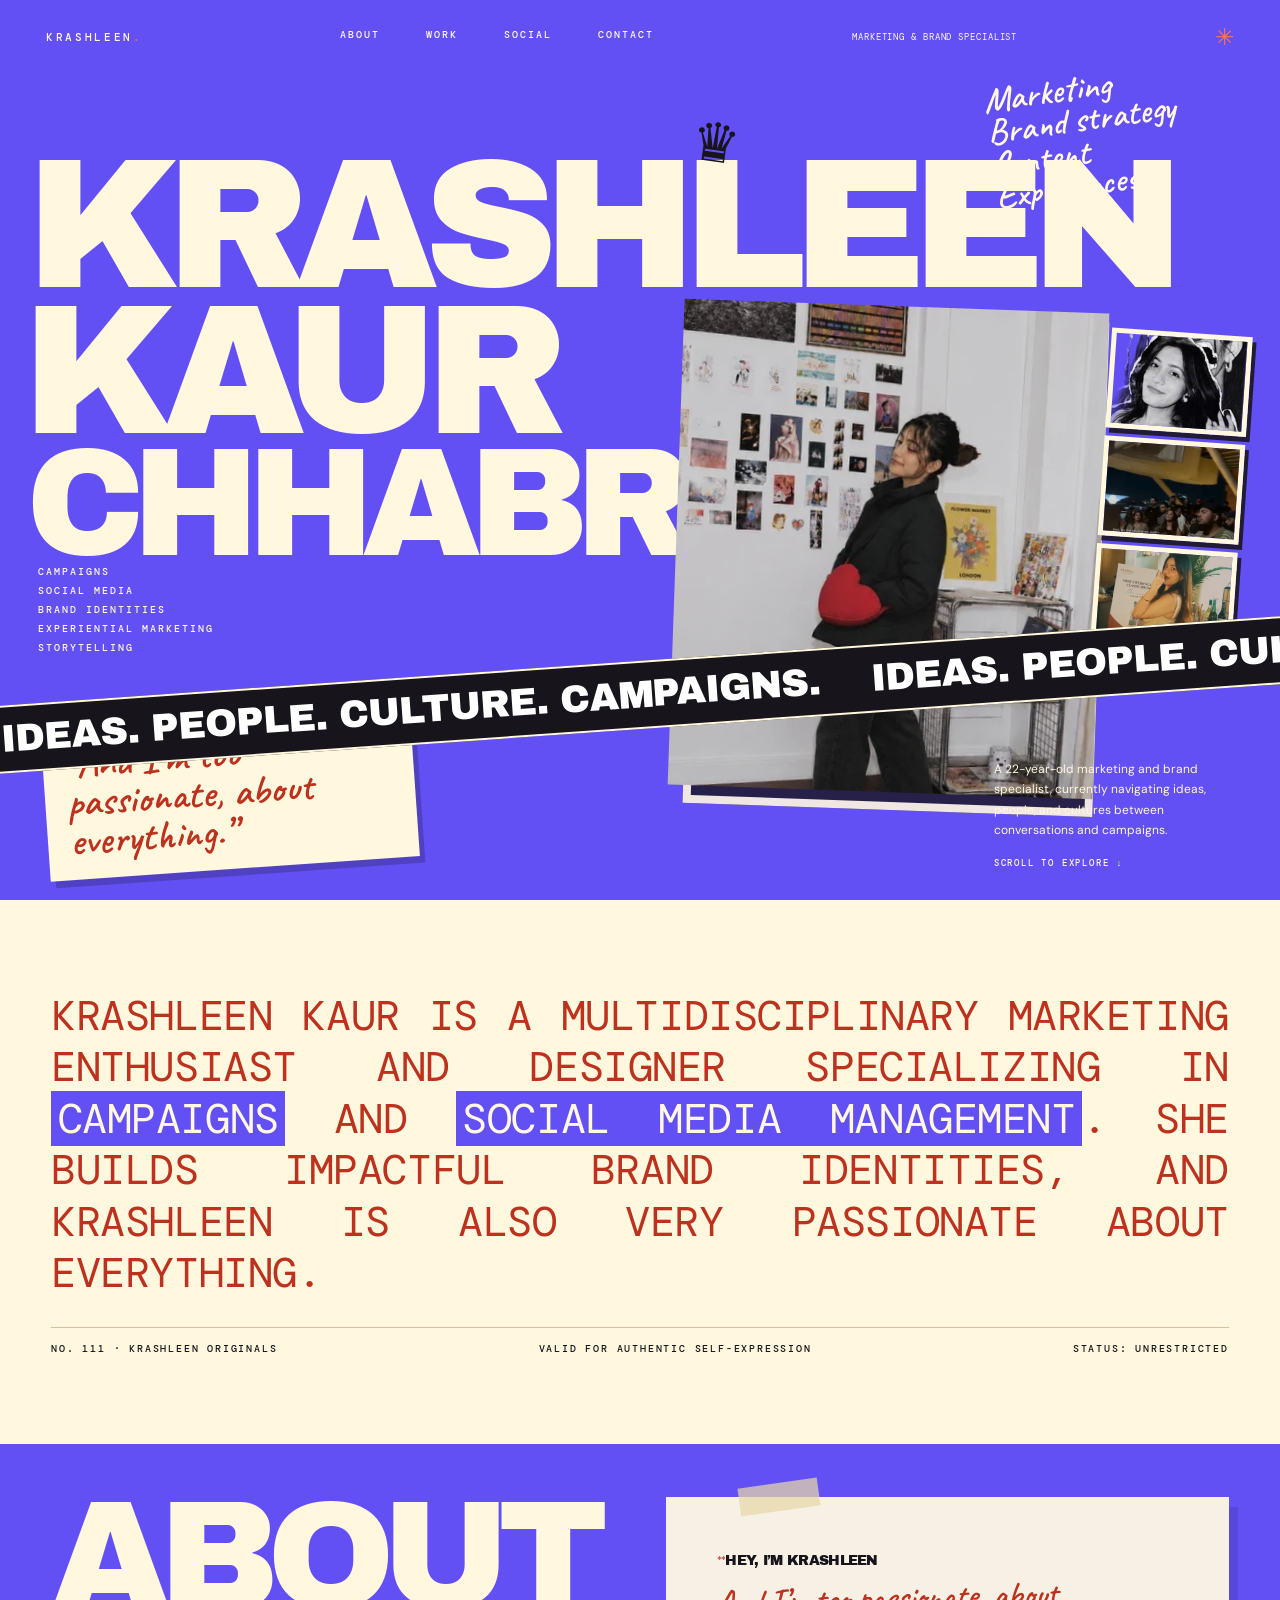
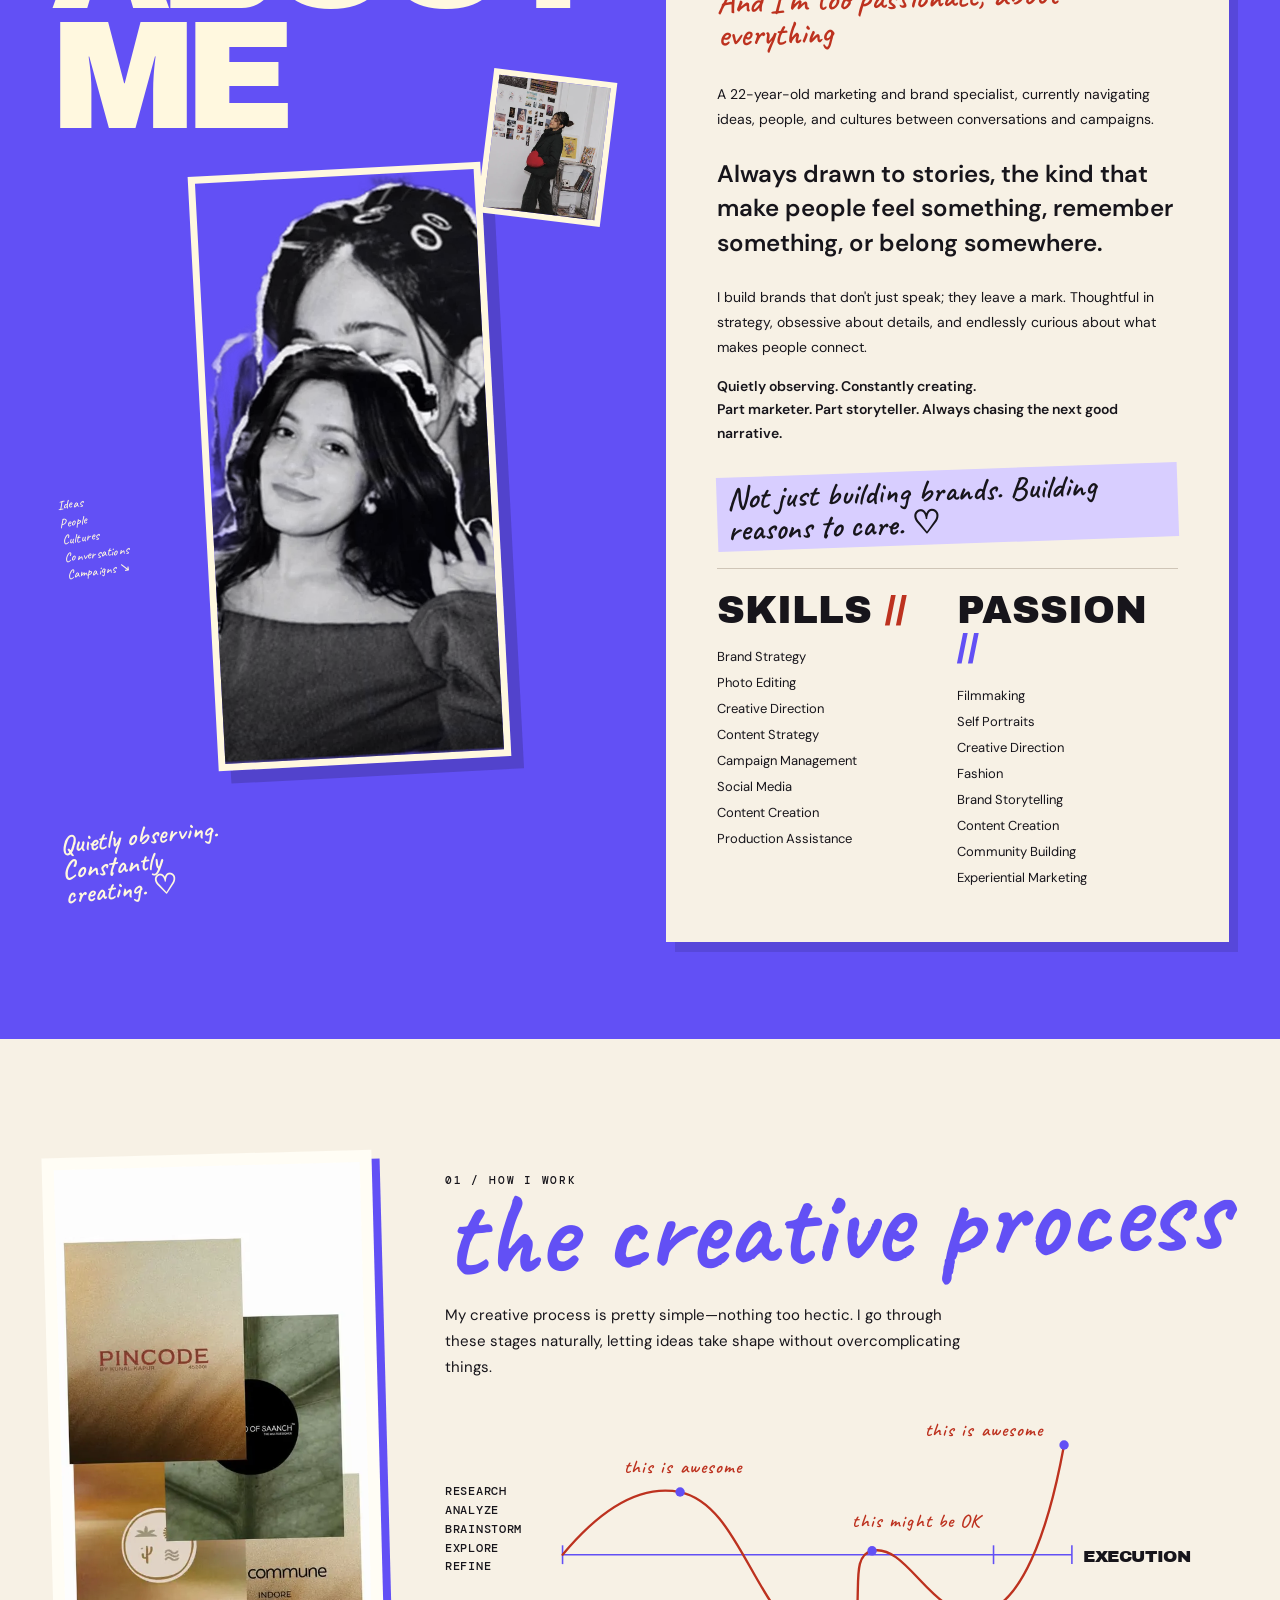
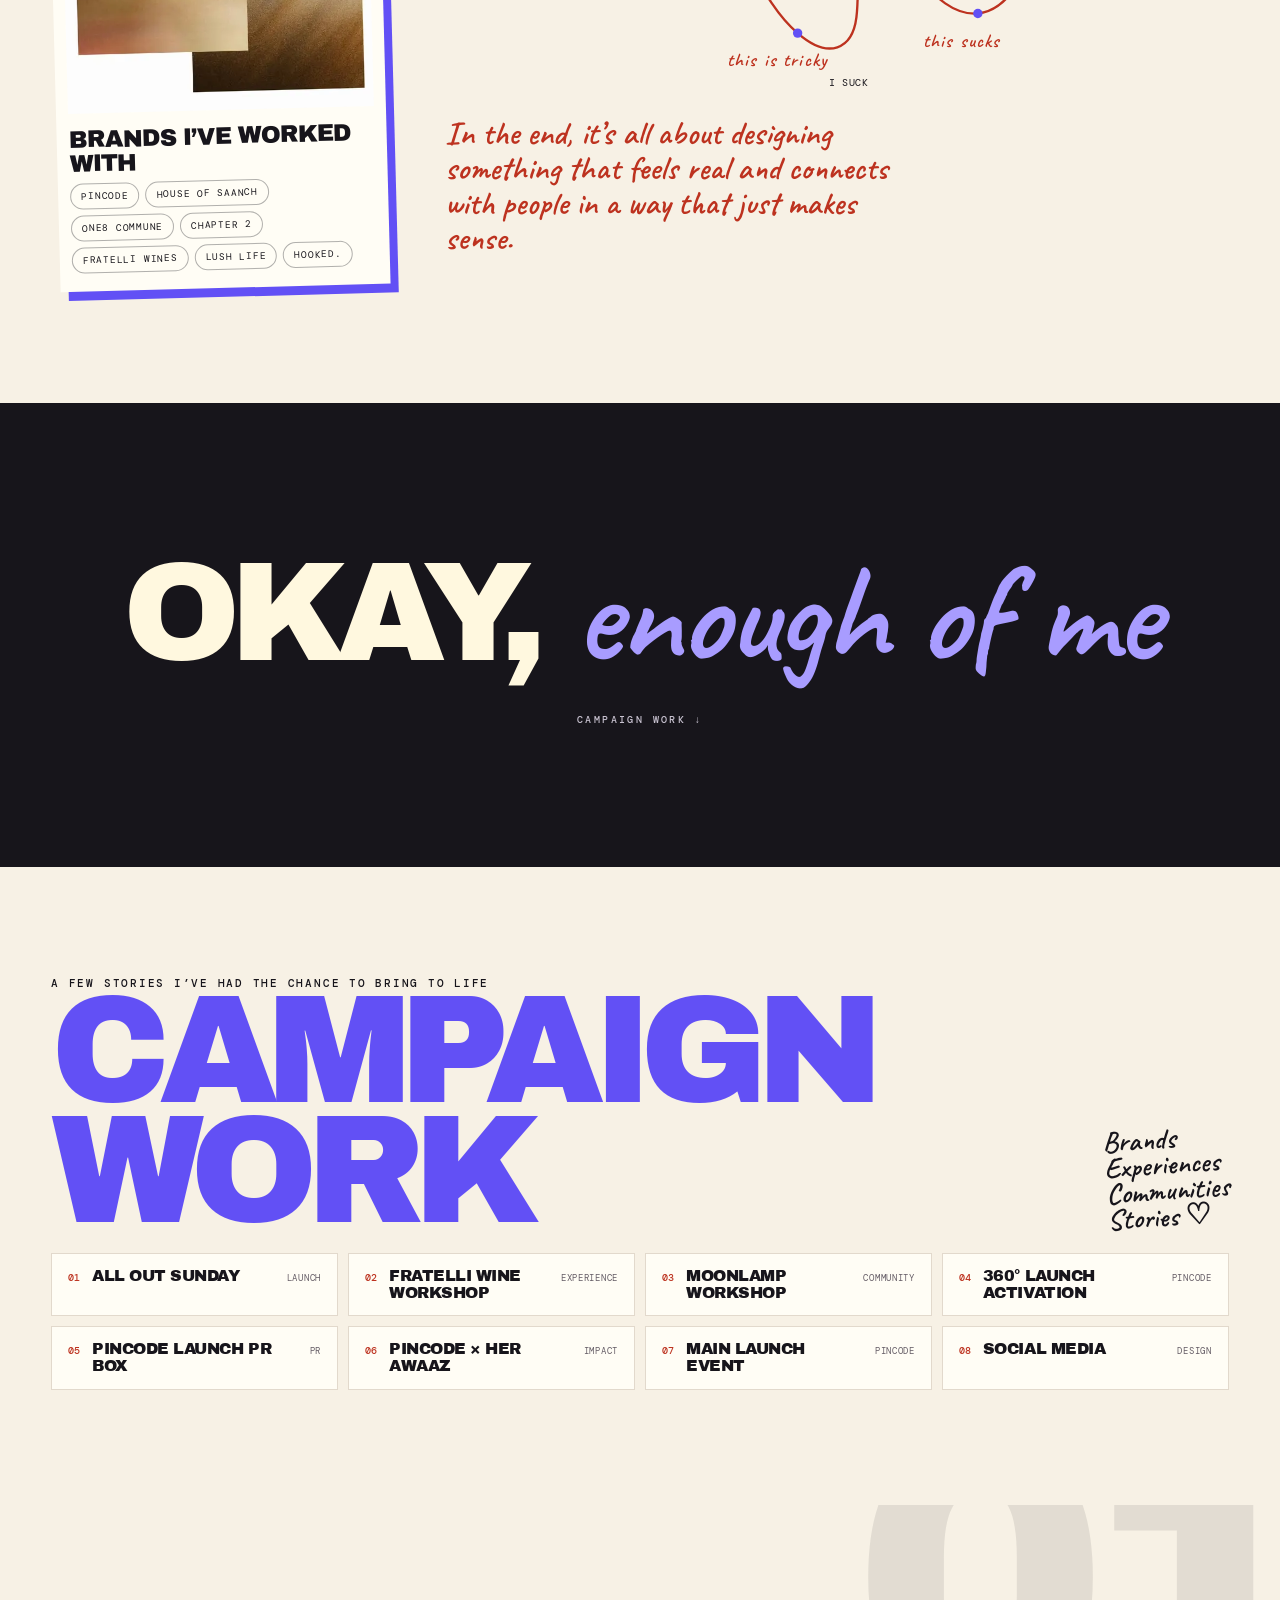
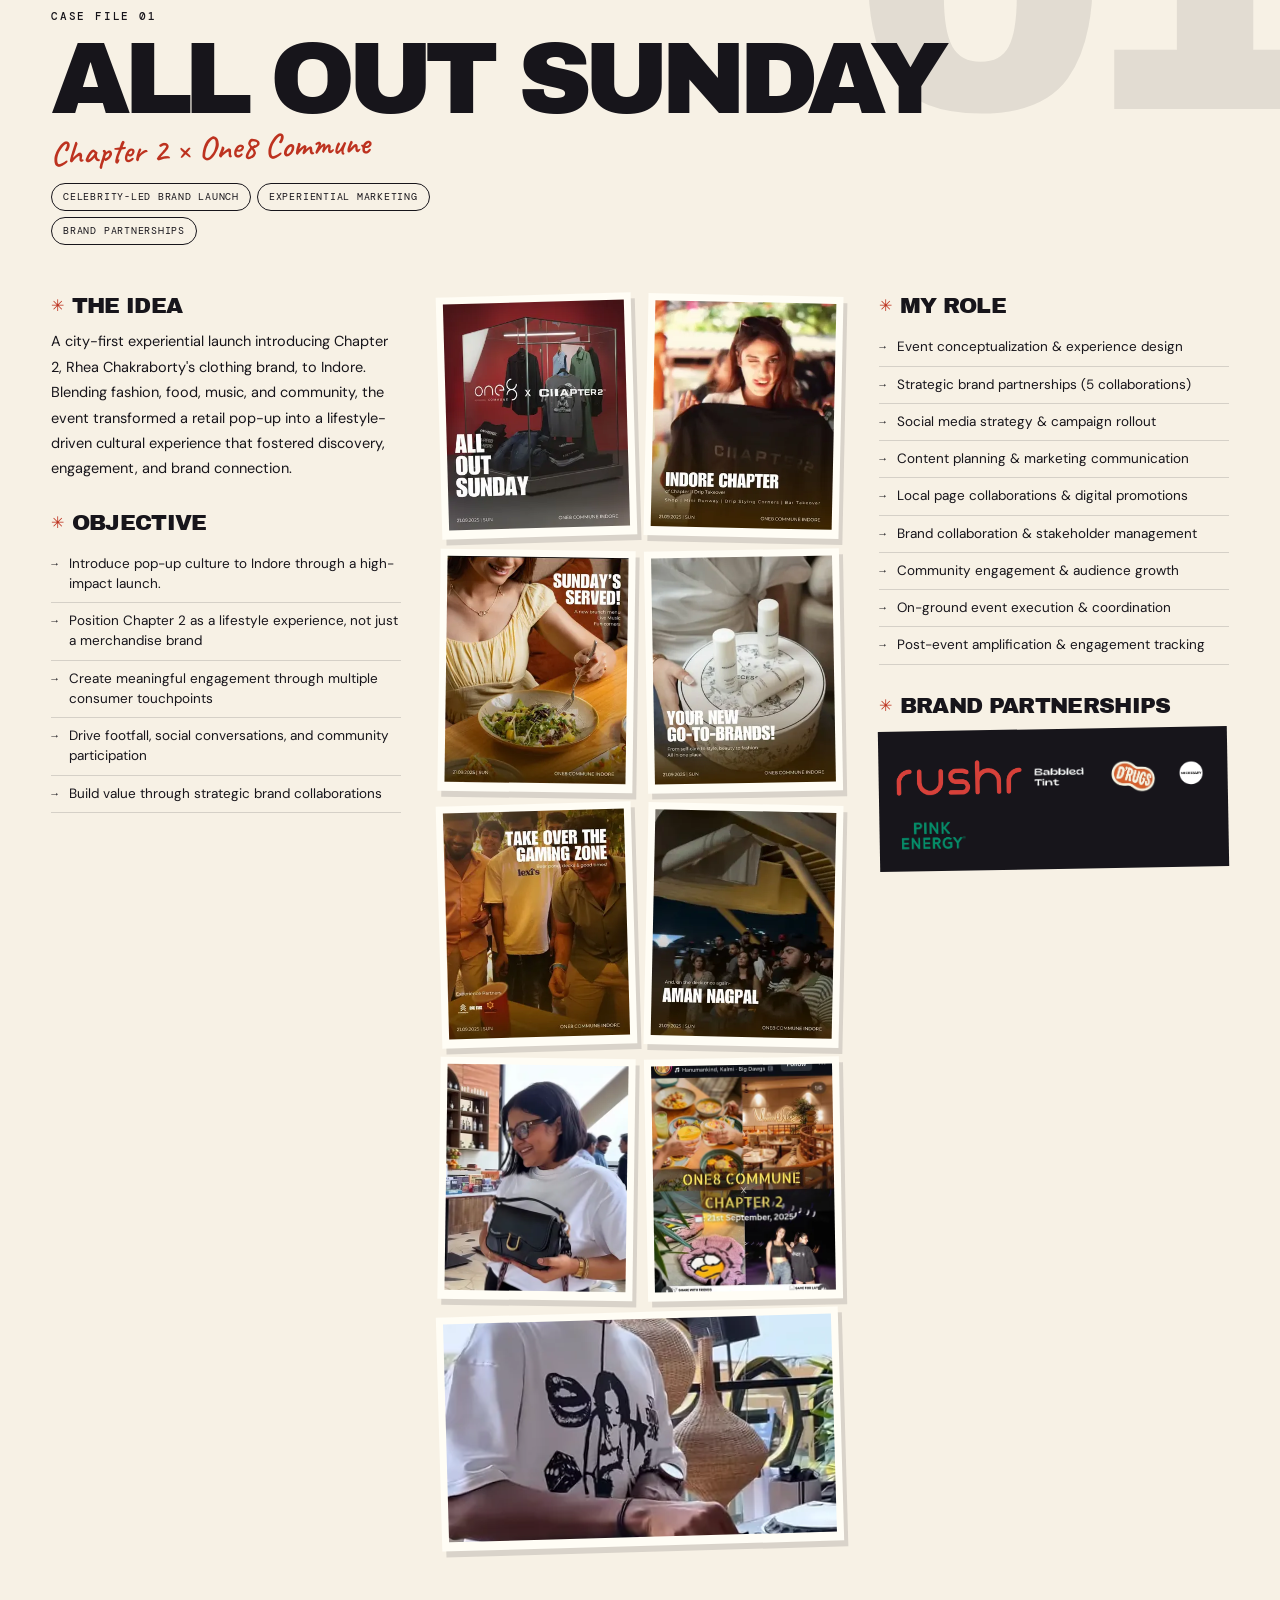
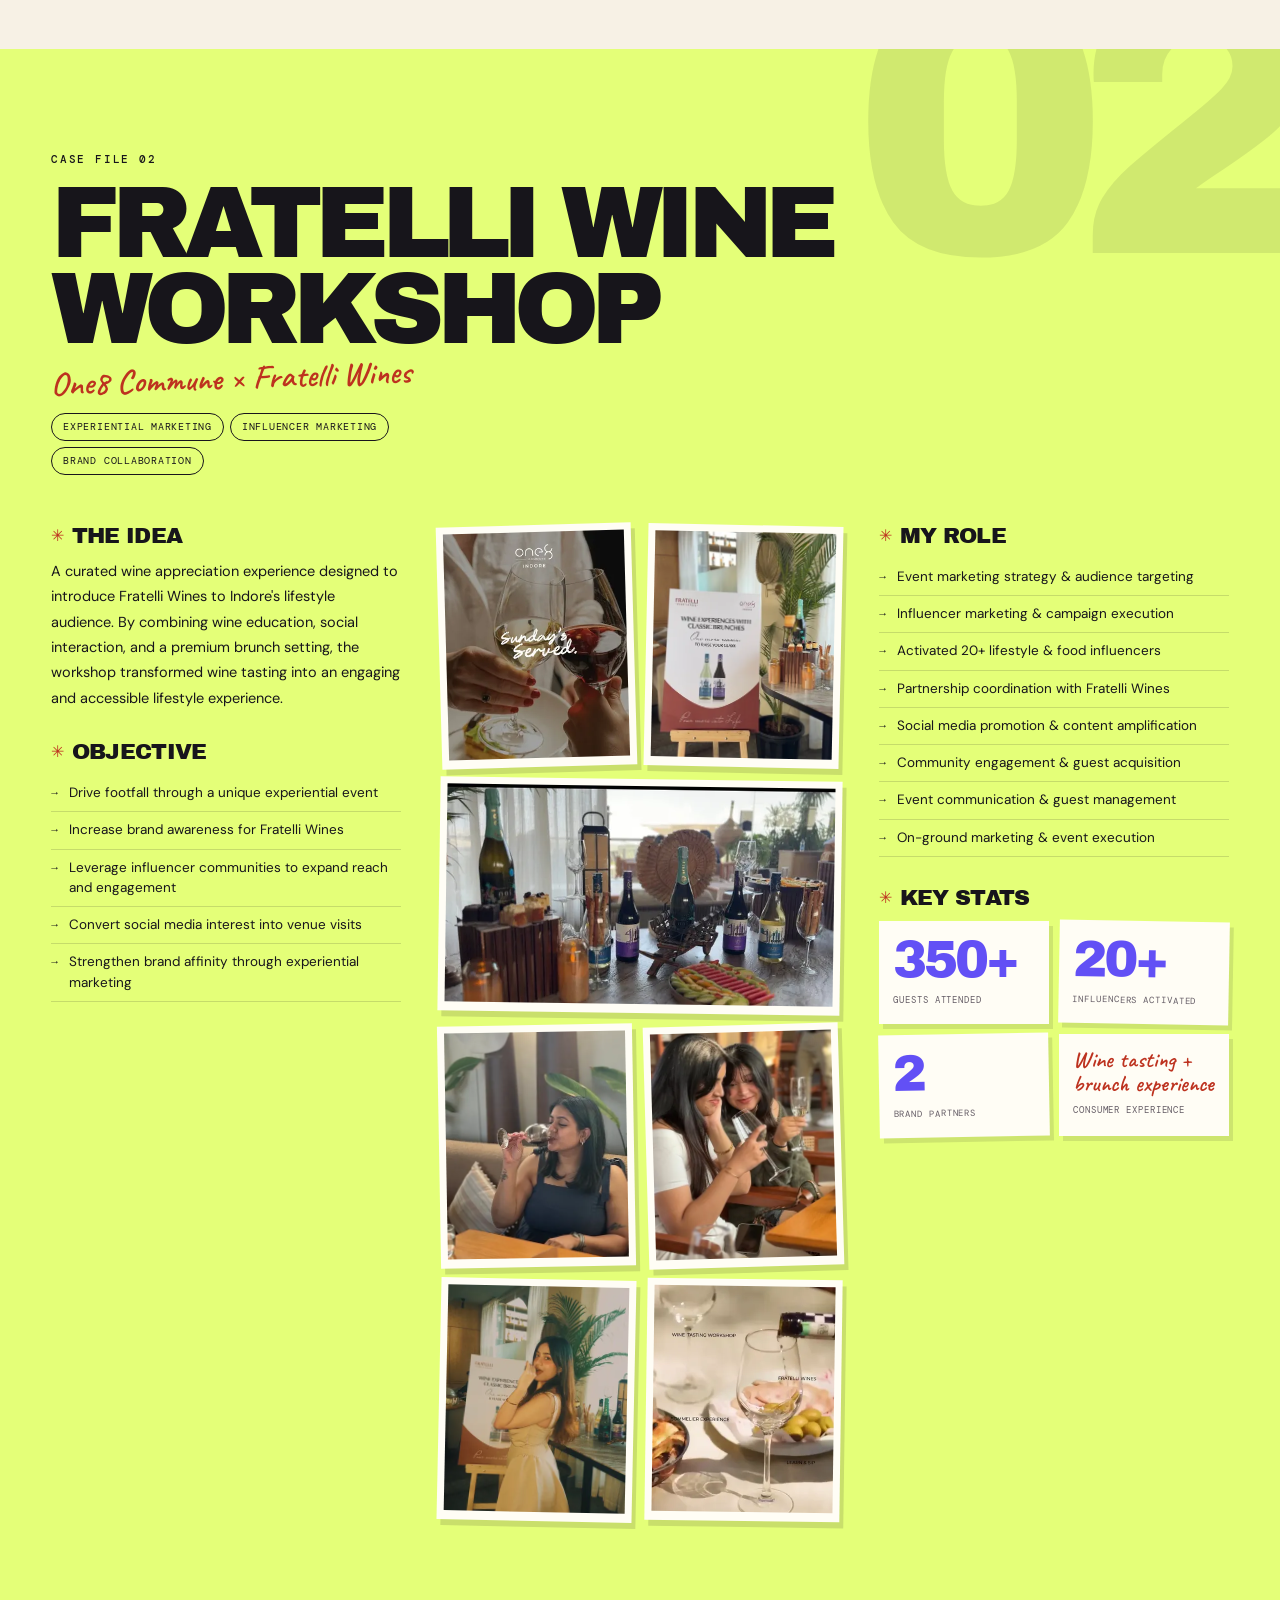
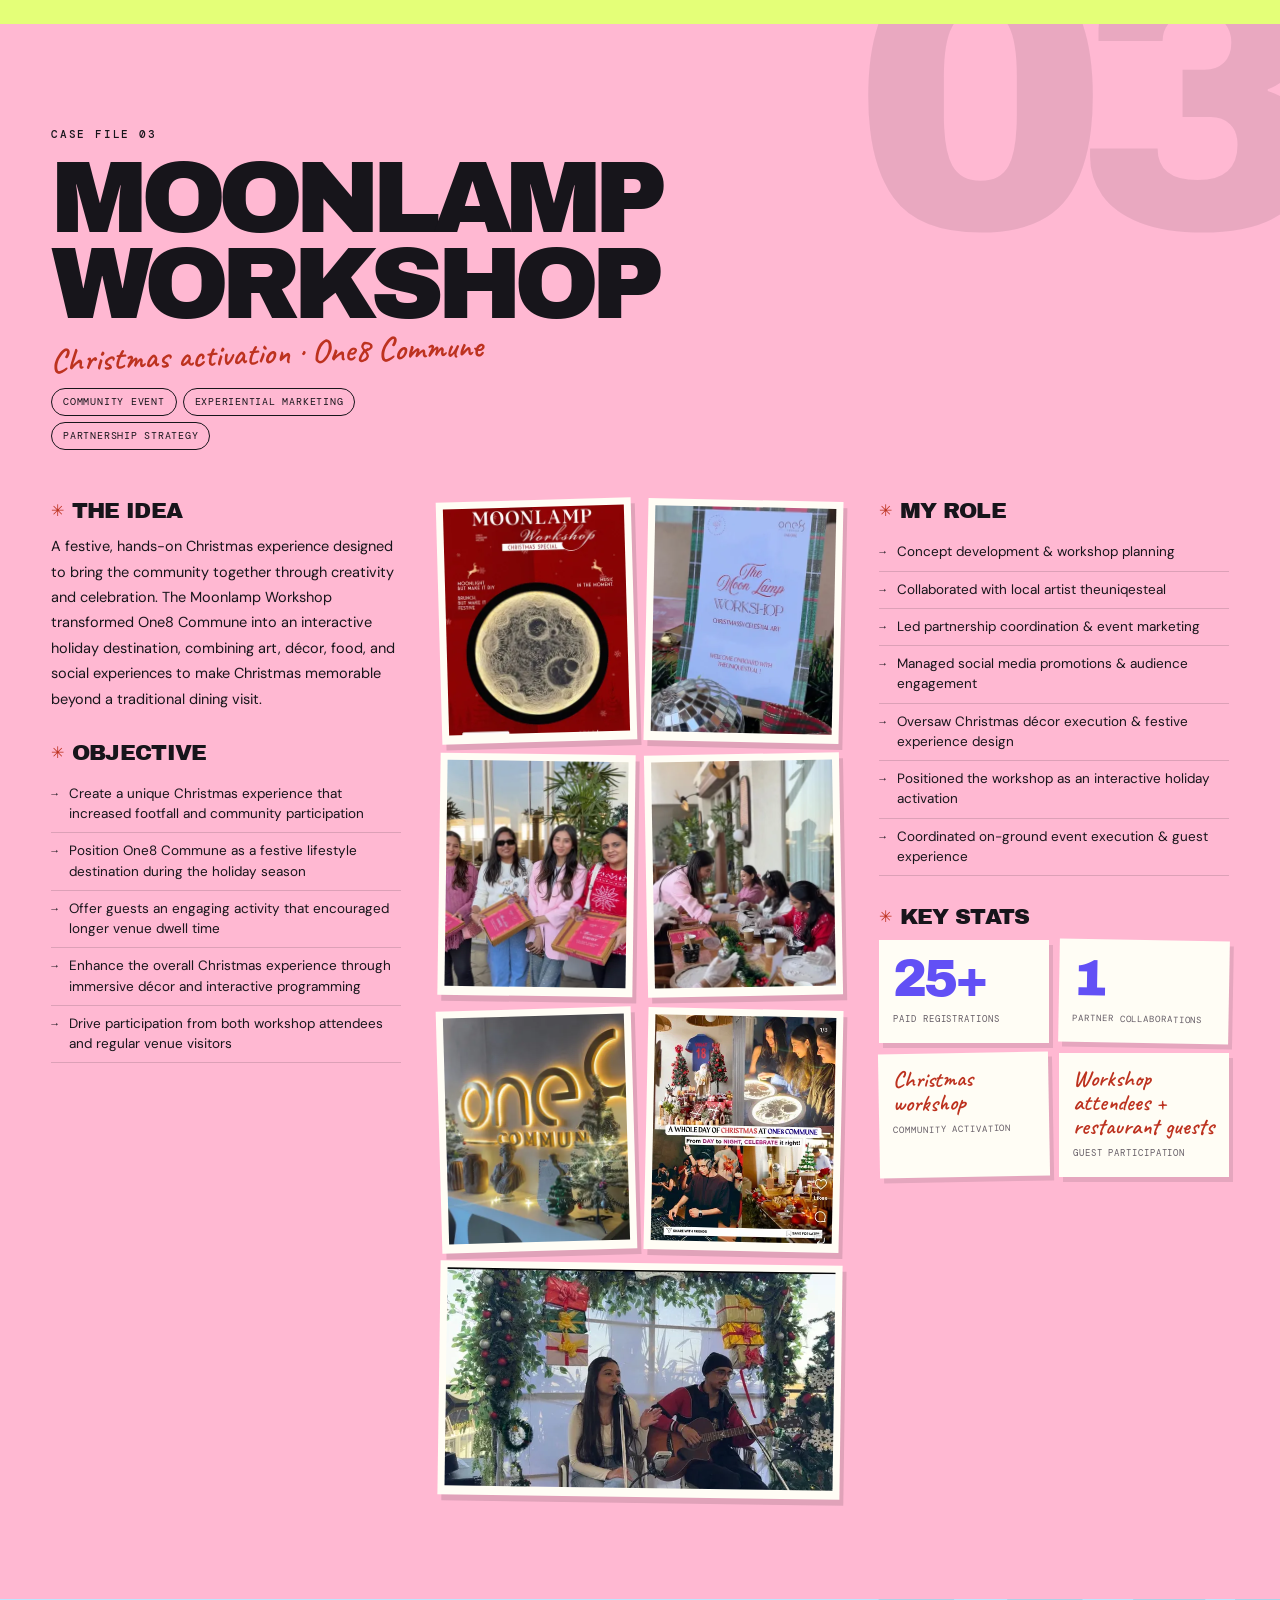
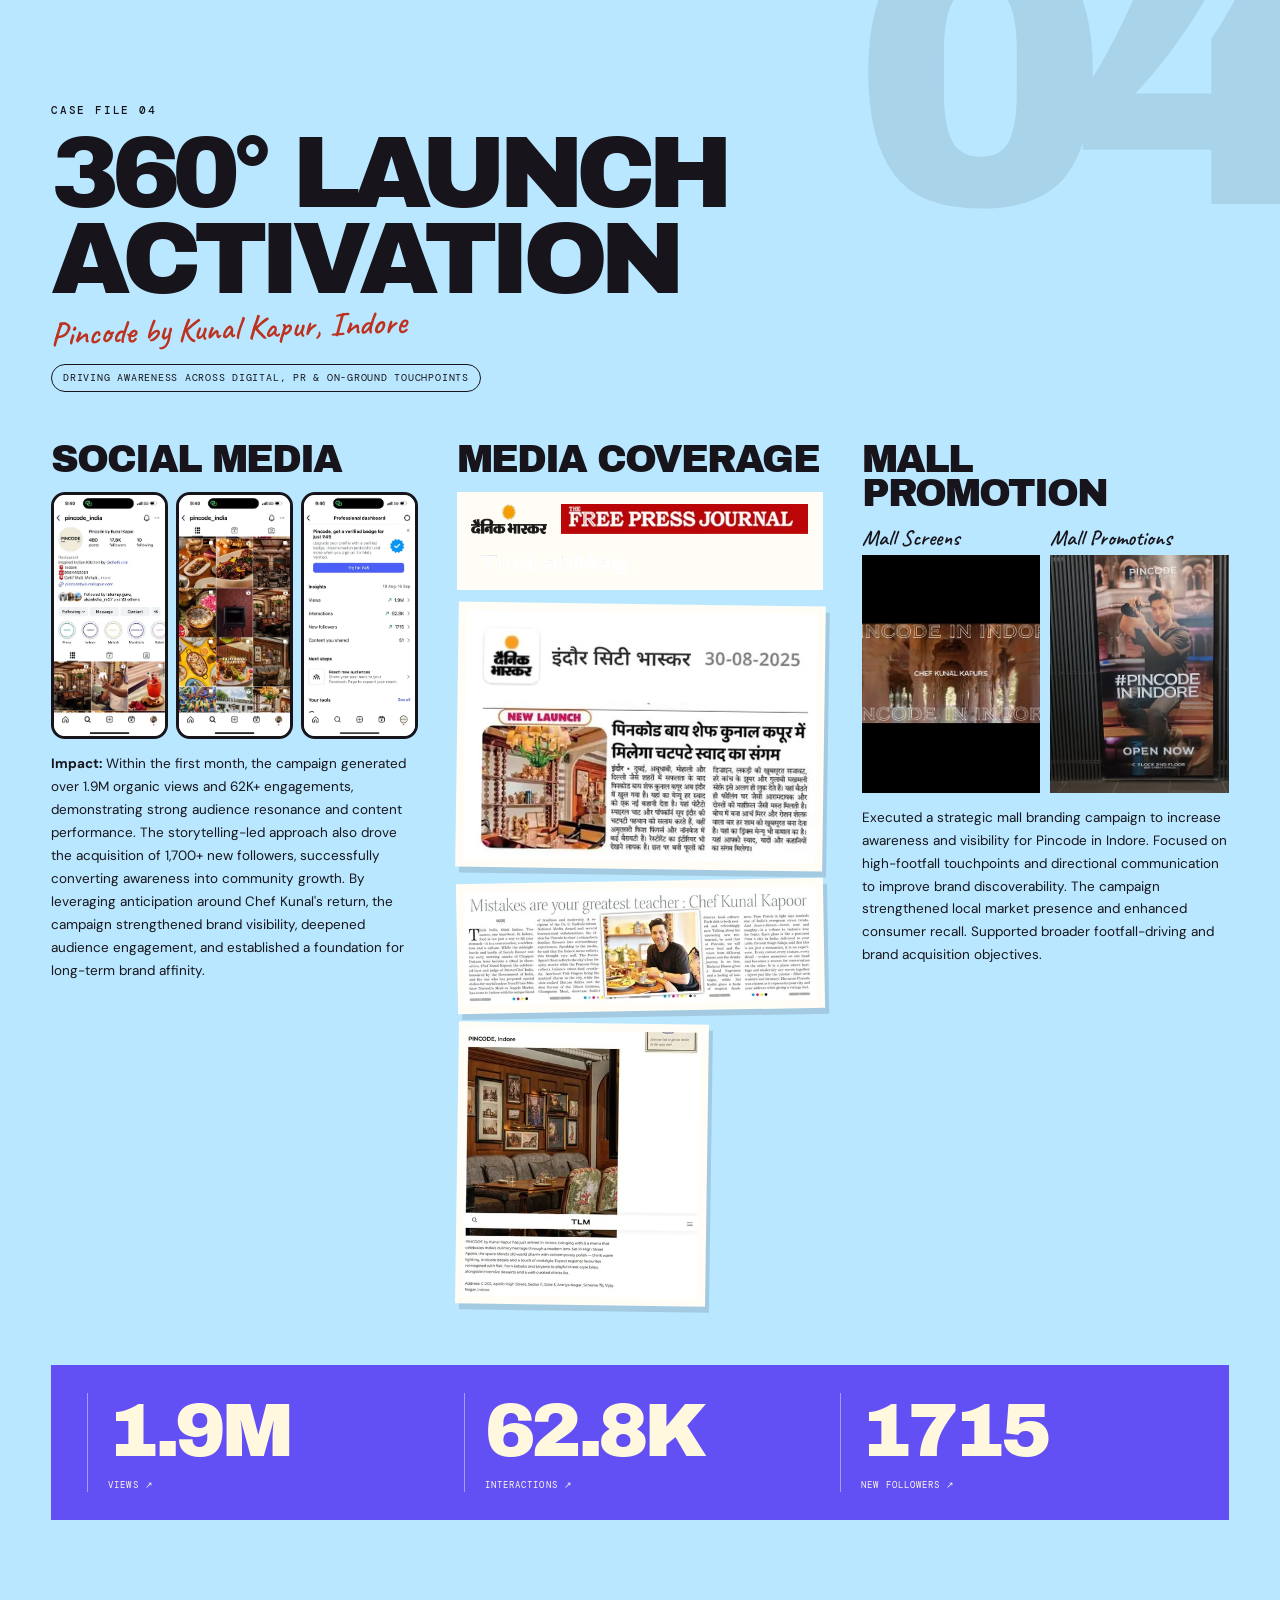
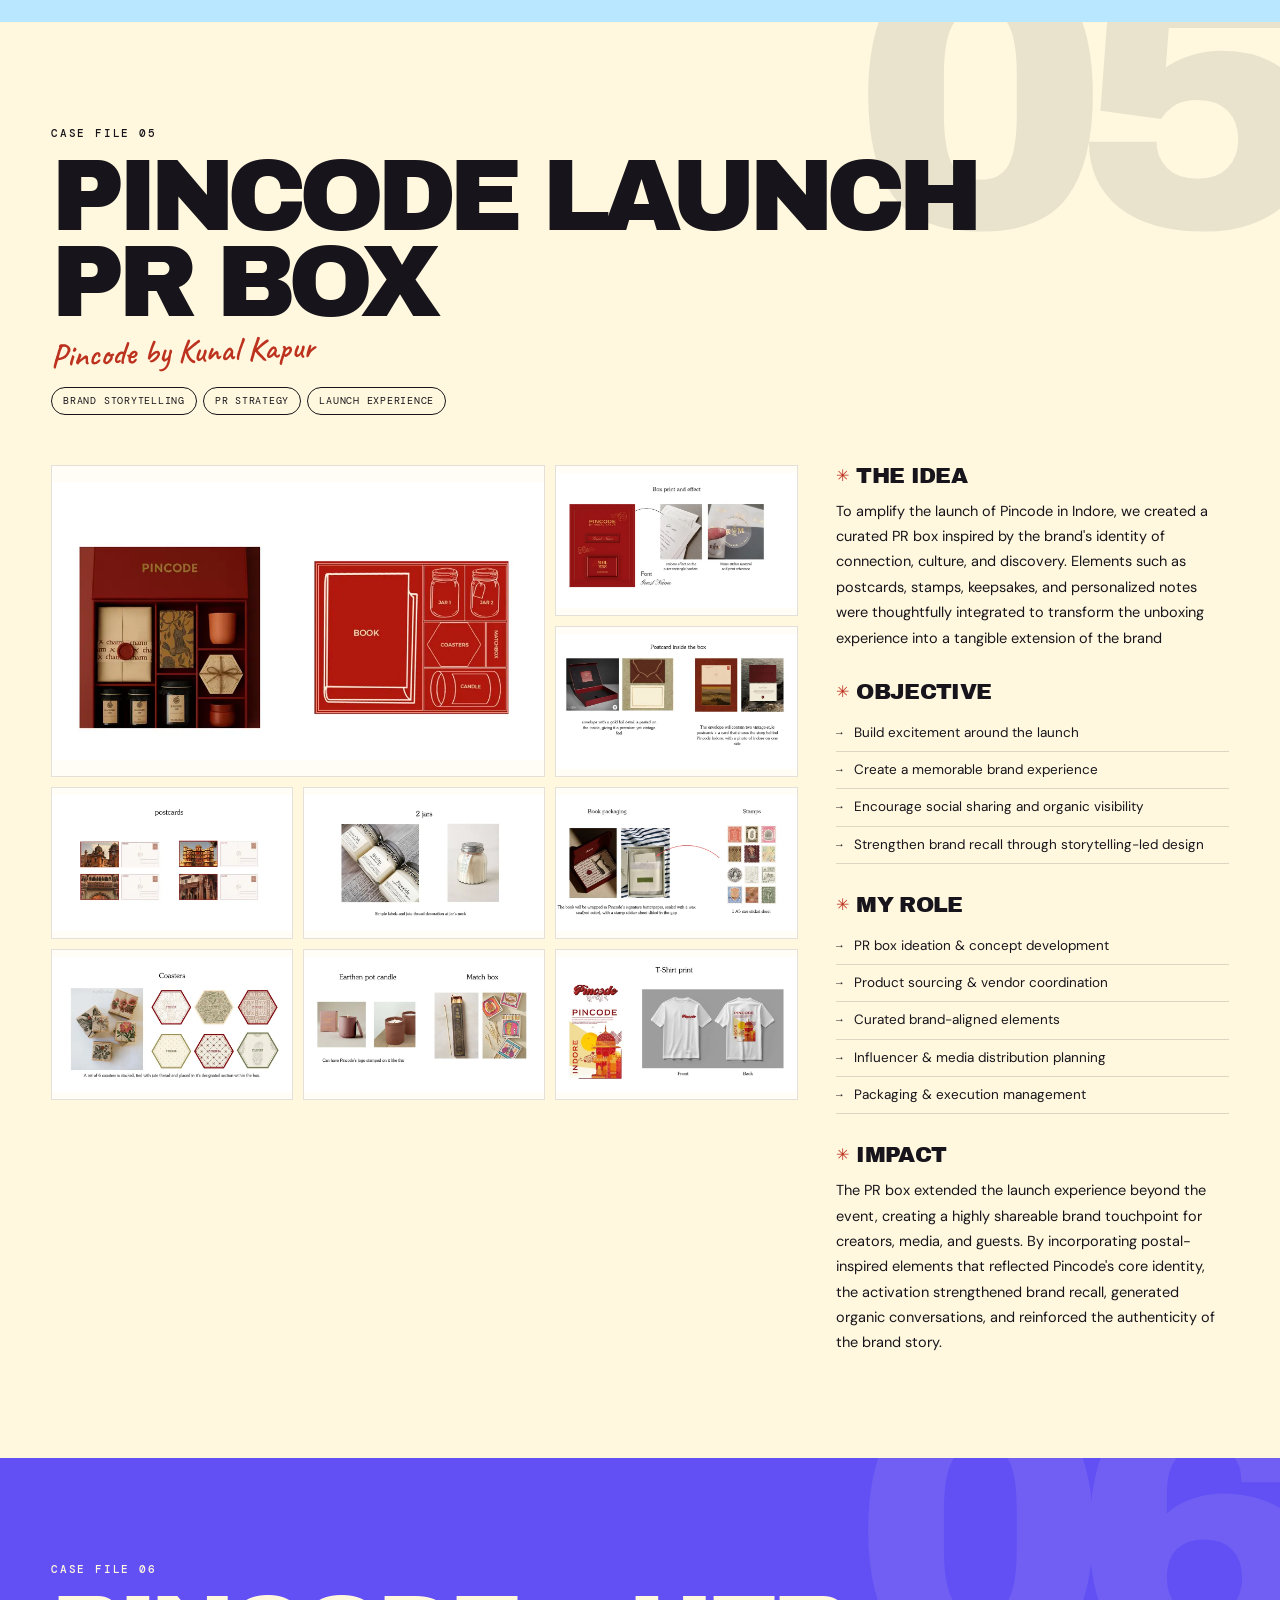
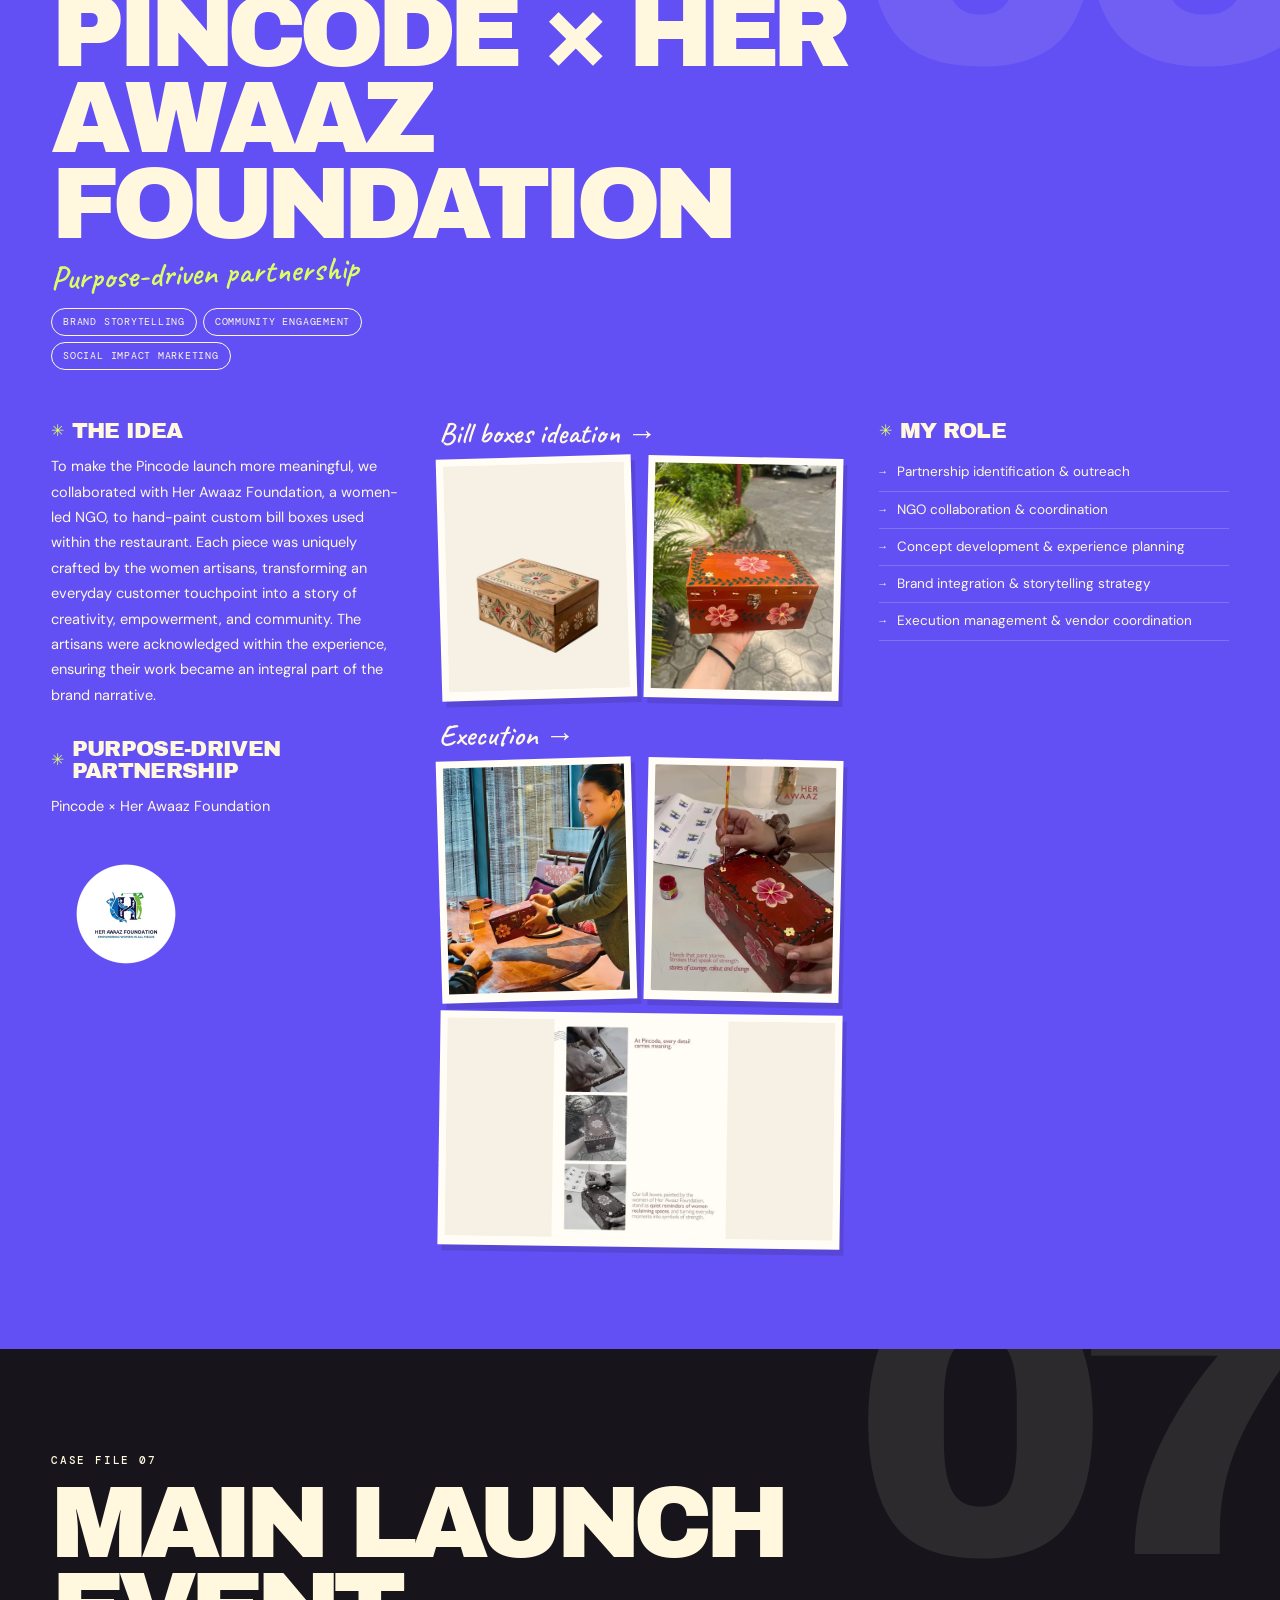
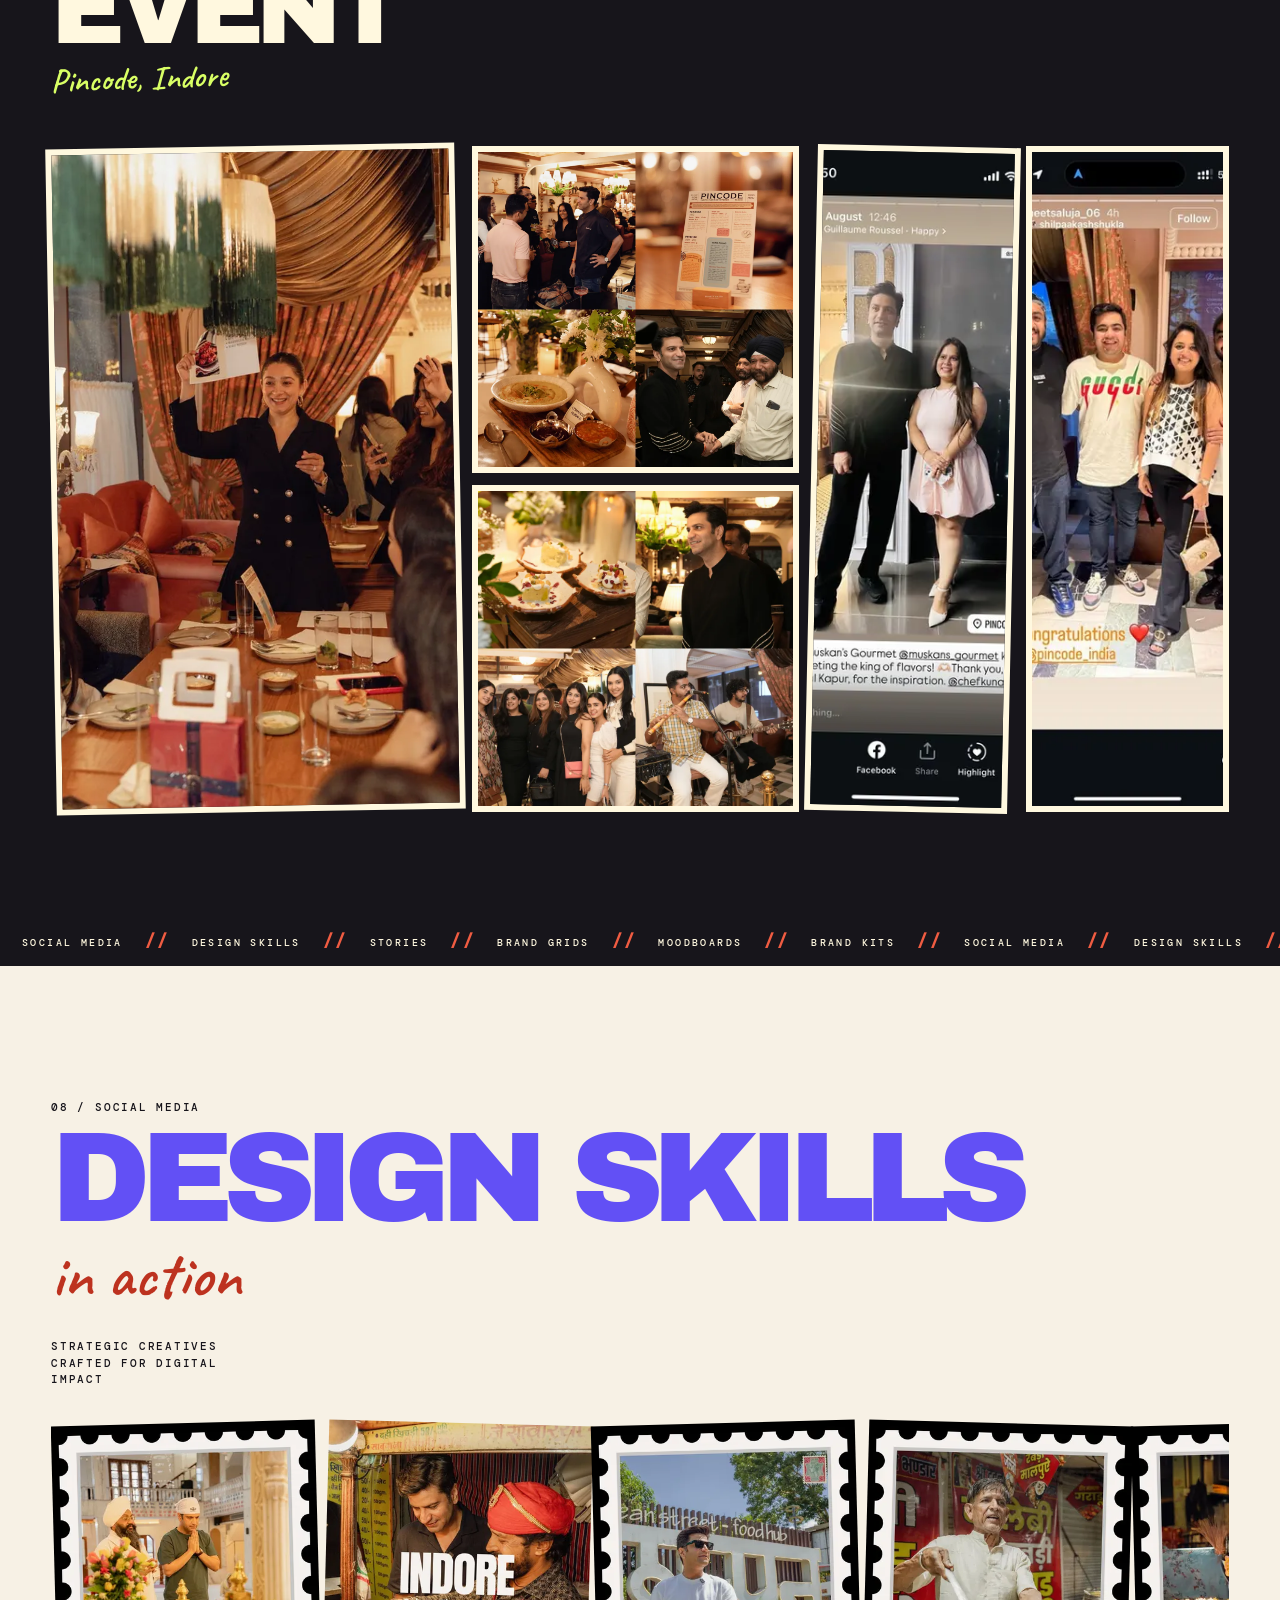
==== index.html @ bed69d8a "Launch Krashleen portfolio site Co-Authored-By: Claude Opus 5.5 <noreply@anthropic.com> Claude-Sessi" ====
<!doctype html>
<html lang="en">
<head>
<meta charset="utf-8"><meta name="viewport" content="width=device-width, initial-scale=1">
<title>Krashleen Kaur Chhabra</title>
<meta name="description" content="Krashleen Kaur Chhabra — marketing and brand specialist. Campaigns, experiential launches, social media and brand identity.">
<meta name="theme-color" content="#6250f5">
<link rel="preconnect" href="https://fonts.googleapis.com"><link rel="preconnect" href="https://fonts.gstatic.com" crossorigin>
<link href="https://fonts.googleapis.com/css2?family=Archivo+Black&family=DM+Mono:wght@400;500&family=DM+Sans:wght@400;500;600;700&family=Caveat:wght@500;600;700&display=swap" rel="stylesheet">
<style>
:root{--violet:#6250f5;--violet-dark:#4938dc;--cream:#fff8df;--paper:#f7f1e5;--ink:#17151b;--red:#bd321f;--coral:#ff7058;--lime:#d9ff65;--sky:#b9e7ff;--pink:#ffb8d2;--muted:#655d66;--display:'Archivo Black',Impact,sans-serif;--body:'DM Sans',Arial,sans-serif;--mono:'DM Mono',monospace;--hand:'Caveat',cursive}
*{box-sizing:border-box}html{scroll-behavior:smooth;scroll-padding-top:70px}body{margin:0;background:var(--violet);color:var(--ink);font-family:var(--body);-webkit-font-smoothing:antialiased}a{color:inherit;text-decoration:none}img{max-width:100%;display:block}::selection{background:var(--red);color:var(--cream)}
.nav{position:absolute;z-index:20;top:0;left:0;right:0;padding:22px clamp(18px,3.6vw,56px);display:flex;align-items:center;justify-content:space-between;color:var(--cream)}.brand{font:500 11px var(--mono);letter-spacing:.24em;text-transform:uppercase}.navlinks{display:flex;gap:clamp(16px,3.6vw,52px);font:500 10px var(--mono);letter-spacing:.2em;text-transform:uppercase}.navlinks a{padding-bottom:5px;border-bottom:1px solid transparent}.navlinks a:hover,.navlinks a.active{border-color:currentColor}.nav-role{font:9px var(--mono);letter-spacing:.1em;text-transform:uppercase}.nav-star{font-size:23px;color:var(--coral)}
.hero{position:relative;isolation:isolate;overflow:hidden;min-height:900px;height:100svh;max-height:1100px;background:var(--violet);color:var(--cream);padding:110px clamp(18px,3.5vw,54px) 26px}.hero-title{position:absolute;z-index:1;top:17%;left:2%;width:95%;font:normal clamp(78px,14.4vw,205px)/.79 var(--display);letter-spacing:-.075em;text-transform:uppercase;margin:0}.hero-title span{display:block;white-space:nowrap}.hero-title .middle{margin-left:-.02em}.hero-title .last{font-size:.83em;letter-spacing:-.08em}.hero-portrait{position:absolute;z-index:3;right:14%;top:34%;height:54%;width:auto;max-width:43%;object-fit:contain;object-position:center bottom;filter:drop-shadow(0 0 0 var(--cream));border:0;transform:rotate(2deg)}.portrait-frame{position:absolute;z-index:2;right:14%;top:35%;width:clamp(230px,32vw,460px);height:55%;border:8px solid var(--cream);transform:rotate(2deg);background:#211b36;opacity:.9}.hand{font:600 clamp(22px,2.8vw,38px)/.9 var(--hand);position:absolute;z-index:5;color:var(--cream)}.hand.skills-note{right:8%;top:8%;transform:rotate(-8deg)}.crown{position:absolute;z-index:4;left:54%;top:12%;font-size:54px;color:var(--ink);transform:rotate(8deg)}.hero-role{position:absolute;z-index:4;left:3%;bottom:27%;font:500 10px/1.9 var(--mono);letter-spacing:.2em;text-transform:uppercase;max-width:230px}.hero-small-photos{position:absolute;z-index:5;right:3%;bottom:28%;display:flex;flex-direction:column;gap:8px;width:11%;transform:rotate(4deg)}.hero-small-photos img{width:100%;height:100px;object-fit:cover;border:5px solid var(--cream);box-shadow:4px 5px 0 #211b36}.hero-strip{position:absolute;z-index:6;left:-2%;right:-2%;bottom:19%;background:var(--ink);color:white;padding:12px 0 14px;transform:rotate(-4deg);border-top:2px solid var(--cream);border-bottom:2px solid var(--cream);white-space:nowrap;overflow:hidden}.marquee{font:normal clamp(20px,3vw,40px)/1 var(--display);letter-spacing:-.025em;text-transform:uppercase;animation:slide 26s linear infinite}.marquee span{margin:0 2vw}.hero-bottom{position:absolute;z-index:5;left:3.5%;right:4%;bottom:3.5%;display:flex;justify-content:space-between;align-items:flex-end;gap:20px}.hero-quote{font:600 clamp(25px,3.2vw,44px)/.95 var(--hand);max-width:370px;color:var(--red);background:var(--cream);padding:18px 22px;transform:rotate(-4deg);box-shadow:5px 7px 0 rgba(25,20,42,.25)}.hero-intro{font-size:12px;line-height:1.7;max-width:235px}.hero-intro b{display:block;font:500 9px var(--mono);letter-spacing:.2em;text-transform:uppercase;margin-top:16px}.hero-intro p{margin:0}
.section{padding:clamp(76px,9vw,132px) clamp(18px,4vw,62px)}.about{display:grid;grid-template-columns:1fr 1fr;gap:4vw;align-items:stretch;background:var(--violet);color:var(--cream);padding-top:35px}.about-left{position:relative;min-height:570px}.section-title{font:normal clamp(76px,12vw,165px)/.78 var(--display);letter-spacing:-.08em;text-transform:uppercase;margin:0}.about-left .section-title{position:relative;z-index:1}.about-portrait{position:absolute;z-index:2;left:27%;top:26%;width:52%;height:57%;object-fit:cover;object-position:center;border:7px solid var(--cream);transform:rotate(-3deg);box-shadow:12px 13px 0 rgba(24,19,40,.2)}.about-snapshot{position:absolute;z-index:3;right:1%;top:17%;width:22%;height:145px;object-fit:cover;border:6px solid var(--cream);transform:rotate(7deg)}.about-note{position:absolute;z-index:4;left:2%;bottom:4%;font:600 27px/.95 var(--hand);transform:rotate(-6deg);max-width:180px}.about-list-note{position:absolute;left:2%;top:57%;font:500 13px/1.35 var(--hand);transform:rotate(-8deg);letter-spacing:.02em}.about-right{background:var(--paper);color:var(--ink);padding:clamp(26px,4vw,58px);position:relative;transform:rotate(.5deg);box-shadow:9px 10px 0 rgba(20,15,42,.13)}.about-right:before{content:'';position:absolute;top:-14px;left:13%;width:80px;height:28px;background:#e7d8a8b8;transform:rotate(-8deg)}.scribble{font:600 27px/.9 var(--hand);color:var(--red);border:2px solid var(--red);border-radius:50%;padding:12px 16px;display:inline-block;transform:rotate(8deg);margin-bottom:22px}.about-right p{font-size:14px;line-height:1.8;max-width:620px}.about-right .lead{font-size:clamp(18px,2vw,24px);line-height:1.45;font-weight:600}.highlight{font:600 clamp(22px,2.5vw,34px)/1 var(--hand);background:#d8ceff;padding:5px 10px;display:inline-block;transform:rotate(-2deg);margin:10px 0 24px}.skill-columns{display:grid;grid-template-columns:1fr 1fr;gap:20px;border-top:1px solid #cfc5b7;padding-top:22px}.skill-columns h3{font:normal clamp(26px,3vw,39px)/1 var(--display);margin:0 0 15px;text-transform:uppercase}.skill-columns h3 span{color:var(--red)}.skill-columns ul{list-style:none;padding:0;margin:0;font-size:13px;line-height:2}.about-mini{position:absolute;right:-8px;bottom:22px;width:22%;border:6px solid var(--cream);transform:rotate(5deg)}
.work{background:var(--paper);color:var(--ink);padding-top:90px}.work-heading{display:flex;justify-content:space-between;align-items:flex-end;gap:30px;margin-bottom:40px}.work-heading .section-title{color:var(--violet);font-size:clamp(76px,12vw,158px)}.work-heading .hand{position:static;color:var(--ink);max-width:260px;transform:rotate(-4deg);font-size:29px}.work-grid{display:grid;grid-template-columns:1.05fr 1fr .9fr;gap:16px;align-items:start}.work-card{background:#fffdf5;border:1px solid #e2d9cc;position:relative;padding:12px 12px 18px;box-shadow:4px 6px 0 rgba(22,17,30,.08);transition:transform .25s}.work-card:nth-child(1){transform:rotate(-1.3deg);margin-top:25px}.work-card:nth-child(2){transform:rotate(.8deg)}.work-card:nth-child(3){transform:rotate(1.2deg);margin-top:45px}.work-card:hover{transform:translateY(-6px) rotate(0)}.work-image{width:100%;height:250px;object-fit:cover;background:#ddd}.work-index{display:flex;justify-content:space-between;font:10px var(--mono);letter-spacing:.1em;margin:16px 0 9px}.work-card h3{font:normal clamp(23px,2.5vw,34px)/.95 var(--display);text-transform:uppercase;margin:0 0 8px;letter-spacing:-.04em}.work-client{font-size:11px;font-weight:700;color:var(--red);text-transform:uppercase;letter-spacing:.04em}.work-card p{font-size:12px;line-height:1.65;color:#655c62}.work-card .mini-tag{font:9px var(--mono);text-transform:uppercase;letter-spacing:.06em;border-top:1px solid #ddd3c5;padding-top:12px;margin-top:14px}.impact{background:var(--violet);color:var(--cream);padding:32px clamp(18px,4vw,62px);display:grid;grid-template-columns:repeat(3,1fr);gap:24px}.impact-item{padding-left:20px;border-left:1px solid #ffffff70}.impact strong{display:block;font:normal clamp(43px,6vw,76px)/1 var(--display);letter-spacing:-.06em}.impact span{display:block;font:9px/1.6 var(--mono);text-transform:uppercase;letter-spacing:.12em;margin-top:9px}.ticker{background:var(--ink);color:var(--cream);padding:15px 0;overflow:hidden;white-space:nowrap;font:500 10px var(--mono);letter-spacing:.24em;text-transform:uppercase}.ticker span{margin:0 22px}.ticker b{color:#f05c42;font-size:17px}

/* Expanded archive + color system */
.archive{background:#e4ff78;color:var(--ink);padding-top:clamp(70px,8vw,110px);padding-bottom:clamp(70px,8vw,110px);position:relative;overflow:hidden}
.archive:before{content:"EXTRA EXTRA";position:absolute;right:-.03em;top:-.18em;font:normal clamp(90px,18vw,250px)/.8 var(--display);letter-spacing:-.09em;color:#d3f05d;opacity:.7;pointer-events:none}
.archive-head{position:relative;z-index:1;display:flex;justify-content:space-between;align-items:flex-end;gap:30px;margin-bottom:36px}
.archive-head h2{font:normal clamp(48px,8vw,100px)/.86 var(--display);letter-spacing:-.075em;text-transform:uppercase;margin:12px 0 0;max-width:700px}
.archive-head p{max-width:280px;font-size:13px;line-height:1.65}
.archive-grid{position:relative;z-index:1;display:grid;grid-template-columns:repeat(4,minmax(0,1fr));gap:16px}
.archive-card{position:relative;padding:10px 10px 16px;background:var(--paper);min-width:0;box-shadow:5px 6px 0 #17151b16;transition:transform .25s}
.archive-card:nth-child(4n+1){transform:rotate(-1.4deg)}.archive-card:nth-child(4n+2){background:#ffc3d8;transform:rotate(1.1deg)}.archive-card:nth-child(4n+3){background:#bde8ff;transform:rotate(-.6deg)}.archive-card:nth-child(4n){background:#ff795f;color:#17151b;transform:rotate(1.3deg)}.archive-card:hover{transform:translateY(-5px) rotate(0)}
.archive-card img{width:100%;height:175px;object-fit:cover;background:#ddd}.archive-card .num{font:10px var(--mono);letter-spacing:.08em;display:block;margin:13px 0 7px}.archive-card h3{font:normal clamp(19px,2vw,26px)/.96 var(--display);letter-spacing:-.045em;text-transform:uppercase;margin:0 0 9px}.archive-card p{font-size:11px;line-height:1.6;margin:0}.archive-card .tag{font:9px/1.5 var(--mono);letter-spacing:.05em;text-transform:uppercase;display:block;border-top:1px solid #17151b35;padding-top:10px;margin-top:12px}
.digital-lab{display:grid;grid-template-columns:1fr 1fr;gap:5vw;align-items:center;background:var(--pink);color:var(--ink);padding-top:clamp(70px,8vw,110px);padding-bottom:clamp(70px,8vw,110px)}
.digital-lab h2{font:normal clamp(55px,9vw,120px)/.82 var(--display);letter-spacing:-.08em;text-transform:uppercase;margin:18px 0}.digital-lab p{font-size:14px;line-height:1.8;max-width:510px}.digital-tools{display:flex;gap:8px;flex-wrap:wrap;margin-top:20px}.digital-tools span{border:1px solid #17151b66;border-radius:100px;padding:8px 12px;font:9px var(--mono);letter-spacing:.08em;text-transform:uppercase}.digital-board{background:var(--cream);padding:12px;box-shadow:12px 12px 0 var(--violet);transform:rotate(2deg)}.digital-board img{width:100%;height:340px;object-fit:cover}.digital-board figcaption{display:flex;justify-content:space-between;gap:12px;font:9px var(--mono);text-transform:uppercase;letter-spacing:.08em;padding:12px 3px 3px}
.motion-strip{background:var(--sky);color:var(--ink);display:grid;grid-template-columns:1fr auto;align-items:center;gap:28px;padding:24px clamp(18px,4vw,62px)}.motion-strip h2{font:normal clamp(34px,5vw,64px)/.9 var(--display);letter-spacing:-.06em;text-transform:uppercase;margin:0}.motion-strip p{font-size:12px;line-height:1.6;max-width:540px;margin:10px 0 0}.motion-qr{width:86px;height:86px;background:white;padding:7px;object-fit:contain}
@media(max-width:900px){.archive-grid{grid-template-columns:repeat(2,minmax(0,1fr))}.archive-card img{height:220px}.archive-head{align-items:flex-start;flex-direction:column}.digital-lab{grid-template-columns:1fr}.digital-board img{height:300px}}
@media(max-width:520px){.archive-grid{gap:12px}.archive-card{padding:7px 7px 12px}.archive-card img{height:135px}.archive-card h3{font-size:18px}.archive-card p{font-size:10px}.archive-card .tag{font-size:8px}.archive-head h2{font-size:clamp(44px,13vw,70px)}.motion-strip{grid-template-columns:1fr auto;gap:14px}.motion-qr{width:64px;height:64px}.digital-board img{height:230px}}

.approach{background:var(--violet);color:var(--cream);display:grid;grid-template-columns:.8fr 1.2fr;gap:7vw;align-items:center}.approach h2{font:normal clamp(50px,7vw,95px)/.87 var(--display);letter-spacing:-.07em;text-transform:uppercase;margin:24px 0}.approach-copy{font-size:14px;line-height:1.8;max-width:500px}.process{margin-top:26px;border-top:1px solid #ffffff60}.process-row{display:grid;grid-template-columns:42px 1fr;gap:14px;padding:16px 0;border-bottom:1px solid #ffffff60}.process-row .num{font:11px var(--mono)}.process-row h3{font:600 17px var(--body);margin:0 0 4px}.process-row p{font-size:12px;line-height:1.6;margin:0;opacity:.8}.moodboard{position:relative;background:var(--paper);padding:10px;transform:rotate(2deg);box-shadow:12px 14px 0 rgba(20,15,42,.2)}.moodboard img{width:100%;height:440px;object-fit:cover}.mood-caption{display:flex;justify-content:space-between;color:var(--ink);font:9px var(--mono);letter-spacing:.1em;text-transform:uppercase;padding:12px 4px 4px}.contact{background:var(--ink);color:var(--cream);position:relative;overflow:hidden;padding-bottom:40px}.contact:after{content:'✳';position:absolute;right:-.02em;top:-.25em;color:var(--violet);font-size:clamp(220px,38vw,560px);line-height:1;opacity:.8}.contact-inner{position:relative;z-index:2}.contact h2{font:normal clamp(70px,13vw,180px)/.8 var(--display);letter-spacing:-.09em;text-transform:uppercase;margin:35px 0 45px}.contact h2 em{font-family:var(--hand);font-weight:600;text-transform:none;color:#a89cff}.contact-bottom{display:flex;align-items:flex-end;justify-content:space-between;gap:24px;border-top:1px solid #ffffff50;padding-top:22px}.contact-bottom p{font-size:13px;line-height:1.7;max-width:360px;color:#c8c2d0}.cta{display:inline-flex;align-items:center;gap:20px;background:var(--cream);color:var(--ink);padding:16px 20px;font:500 10px var(--mono);letter-spacing:.1em;text-transform:uppercase;border-radius:100px;transition:transform .2s}.cta:hover{transform:translateY(-3px)}.footer{display:flex;justify-content:space-between;gap:20px;flex-wrap:wrap;background:var(--ink);color:#a9a3b0;border-top:1px solid #ffffff22;padding:18px clamp(18px,4vw,62px);font:9px var(--mono);letter-spacing:.12em;text-transform:uppercase}.reveal{opacity:0;transform:translateY(18px);transition:opacity .65s ease,transform .65s ease}.reveal.visible{opacity:1;transform:translateY(0)}@keyframes slide{to{transform:translateX(-34%)}}@media(prefers-reduced-motion:reduce){*,*:before,*:after{animation:none!important;transition:none!important;scroll-behavior:auto!important}.reveal{opacity:1;transform:none}}
@media(max-width:850px){.nav-role{display:none}.hero{min-height:820px;height:100svh}.hero-title{top:21%;font-size:clamp(68px,14vw,125px)}.hero-portrait{right:13%;top:37%;height:43%;max-width:55%}.portrait-frame{right:13%;top:38%;height:44%;width:40%}.hero-small-photos{width:15%;right:2%;bottom:29%}.hero-small-photos img{height:76px;border-width:3px}.hero-strip{bottom:20%}.hero-role{bottom:28%;font-size:8px}.hero-bottom{bottom:3%}.hero-quote{font-size:22px;max-width:250px;padding:12px}.hero-intro{font-size:10px;max-width:180px}.about{grid-template-columns:1fr;gap:28px}.about-left{min-height:580px}.about-right{margin:0 6px}.work-grid{grid-template-columns:1fr 1fr}.work-card:nth-child(n){margin-top:0}.work-card:nth-child(3){grid-column:1/-1;width:70%;justify-self:center}.work-image{height:220px}.approach{grid-template-columns:1fr}.moodboard{max-width:700px;width:95%;margin:15px auto}.moodboard img{height:360px}}
@media(max-width:560px){.nav{padding:17px 15px}.brand{font-size:9px}.navlinks{gap:12px;font-size:8px;letter-spacing:.08em}.nav-star{display:none}.hero{min-height:800px;padding:90px 14px 20px}.hero-title{top:20%;left:1%;font-size:clamp(55px,14.6vw,86px);line-height:.82}.hero-title .last{font-size:.76em}.crown{left:64%;top:15%;font-size:36px}.hand.skills-note{top:8%;right:4%;font-size:20px}.hero-portrait{right:17%;top:37%;height:40%;max-width:65%;border-width:0}.portrait-frame{right:17%;top:38%;height:41%;width:52%;border-width:5px}.hero-small-photos{width:19%;right:1%;bottom:29%;gap:5px}.hero-small-photos img{height:66px;border-width:3px}.hero-role{left:4%;bottom:29%;font-size:7px;letter-spacing:.13em}.hero-strip{bottom:20%;padding:9px 0;transform:rotate(-5deg)}.marquee{font-size:19px}.hero-bottom{left:4%;right:4%;bottom:2%;gap:12px}.hero-quote{max-width:53%;font-size:20px;padding:10px 12px}.hero-intro{max-width:43%;font-size:9px;line-height:1.55}.hero-intro b{font-size:8px}.section{padding:68px 16px}.about{padding-top:25px}.about-left{min-height:460px}.section-title{font-size:clamp(70px,18vw,105px)}.about-portrait{left:25%;top:29%;width:57%;height:52%;border-width:5px}.about-snapshot{top:18%;width:25%;height:105px;border-width:4px}.about-note{font-size:23px;bottom:3%;max-width:155px}.about-list-note{font-size:12px;top:61%}.about-right{padding:23px 18px}.about-right p{font-size:12px}.about-right .lead{font-size:18px}.scribble{font-size:23px}.skill-columns{gap:12px}.skill-columns h3{font-size:23px}.skill-columns ul{font-size:11px;line-height:1.9}.work-heading{display:block;margin-bottom:28px}.work-heading .section-title{font-size:clamp(66px,17vw,100px)}.work-heading .hand{margin-top:24px;font-size:24px}.work-grid{grid-template-columns:1fr;gap:24px}.work-card:nth-child(3){grid-column:auto;width:100%}.work-image{height:260px}.work-card h3{font-size:30px}.impact{padding:28px 16px;gap:12px}.impact-item{padding-left:10px}.impact strong{font-size:clamp(28px,8vw,42px)}.impact span{font-size:7px;letter-spacing:.06em}.ticker{font-size:8px}.ticker span{margin:0 12px}.approach h2{font-size:clamp(50px,14vw,76px)}.moodboard img{height:260px}.mood-caption{font-size:7px}.contact h2{font-size:clamp(65px,17vw,100px)}.contact-bottom{align-items:flex-start;flex-direction:column}.footer{font-size:8px}}

/* ===== v5 additions — full PDF content in the v4 poster/zine system ===== */
html{color-scheme:light}
body{background:var(--violet)}
.reveal{opacity:1!important}
.section-kicker{font:500 11px/1.5 var(--mono);letter-spacing:.16em;text-transform:uppercase}
:focus-visible{outline:2px solid var(--coral);outline-offset:3px}
.navlinks{flex-wrap:wrap;justify-content:center}

/* manifesto */
.manifesto{background:var(--cream);color:var(--red);padding:clamp(56px,7vw,100px) clamp(18px,4vw,62px)}
.manifesto p{margin:0 auto;max-width:1300px;font:400 clamp(20px,3.3vw,46px)/1.22 var(--mono);text-transform:uppercase;letter-spacing:-.01em;text-align:justify;hyphens:none}
.manifesto p span{background:var(--violet);color:var(--cream);padding:0 .15em}
.manifesto .sig{display:flex;justify-content:space-between;flex-wrap:wrap;gap:12px;max-width:1300px;margin:28px auto 0;border-top:1px solid #bd321f55;padding-top:14px;font:500 10px var(--mono);letter-spacing:.18em;text-transform:uppercase;color:var(--ink)}
.hey{font:normal clamp(30px,3.6vw,52px)/.92 var(--display);letter-spacing:-.05em;text-transform:uppercase;margin:0 0 6px}
.hey b{color:var(--red);font-family:var(--mono);font-weight:500;font-size:.6em;vertical-align:.5em}
.hey-sub{font:600 clamp(24px,2.6vw,34px)/1 var(--hand);color:var(--red);margin:0 0 22px;transform:rotate(-1.5deg);display:inline-block}
.about-right .closing{font-weight:600;line-height:1.7}

/* brands + process */
.process-sec{background:var(--paper);color:var(--ink);display:grid;grid-template-columns:minmax(0,330px) minmax(0,1fr);gap:clamp(30px,5vw,80px);align-items:start}
.brands-card{background:#fffdf5;padding:12px 12px 18px;box-shadow:8px 9px 0 var(--violet);transform:rotate(-1.5deg)}
.brands-card img{width:100%;aspect-ratio:440/782;object-fit:cover}
.brands-card h3{font:normal 24px/1 var(--display);text-transform:uppercase;letter-spacing:-.04em;margin:14px 0 8px}
.chips{display:flex;flex-wrap:wrap;gap:6px}
.chips span{font:9.5px var(--mono);letter-spacing:.08em;text-transform:uppercase;border:1px solid #17151b55;border-radius:100px;padding:6px 10px}
.process-title{font:700 clamp(64px,9vw,130px)/.85 var(--hand);color:var(--violet);margin:0 0 6px;transform:rotate(-2deg);transform-origin:left}
.process-sec .intro{font-size:15px;line-height:1.75;max-width:52ch}
.curve-box{overflow-x:auto;margin:18px 0 6px;padding-bottom:6px}
.curve-box svg{display:block;width:100%;min-width:720px;height:auto}
.curve-box text{font-family:var(--mono);font-size:13px;letter-spacing:.06em;fill:var(--ink)}
.curve-box .st{font-weight:500;font-size:15px}
.curve-box .ex{font-family:var(--display);font-size:22px;letter-spacing:-.02em}
.curve-box .hd{font-family:var(--hand);font-size:24px;font-weight:600;fill:var(--red)}
.process-sec .outro{font:600 clamp(24px,2.6vw,34px)/1.05 var(--hand);color:var(--red);max-width:30ch;margin:14px 0 0}
.swipe{display:none;font:9px var(--mono);letter-spacing:.12em;text-transform:uppercase;color:var(--muted)}

/* interlude */
.enough{background:var(--ink);color:var(--cream);text-align:center;padding:clamp(70px,11vw,150px) clamp(18px,4vw,62px);position:relative;overflow:hidden}
.enough h2{font:normal clamp(54px,11vw,170px)/.82 var(--display);letter-spacing:-.075em;text-transform:uppercase;margin:0}
.enough h2 em{font:600 1em/1 var(--hand);text-transform:none;color:#a89cff;letter-spacing:-.02em}
.enough p{font:500 10px var(--mono);letter-spacing:.24em;text-transform:uppercase;margin:28px 0 0;color:#c8c2d0}

/* work index */
.index{display:grid;grid-template-columns:repeat(auto-fit,minmax(min(100%,250px),1fr));gap:10px;margin-top:6px}
.index a{display:grid;grid-template-columns:auto 1fr auto;gap:12px;align-items:baseline;padding:14px 16px;background:#fffdf5;border:1px solid #e2d9cc;transition:transform .2s,background .2s}
.index a:hover{transform:translateY(-3px) rotate(-.6deg);background:var(--lime)}
.index b{font:500 10px var(--mono);color:var(--red)}
.index span{font:normal 16px/1.05 var(--display);text-transform:uppercase;letter-spacing:-.03em}
.index i{font-style:normal;font:9px var(--mono);letter-spacing:.08em;color:var(--muted);text-transform:uppercase}

/* case files */
.case{padding:clamp(64px,8vw,116px) clamp(18px,4vw,62px);position:relative;overflow:hidden}
.case.c-paper{background:var(--paper);color:var(--ink)}
.case.c-lime{background:#e4ff78;color:var(--ink)}
.case.c-pink{background:var(--pink);color:var(--ink)}
.case.c-sky{background:var(--sky);color:var(--ink)}
.case.c-cream{background:var(--cream);color:var(--ink)}
.case.c-violet{background:var(--violet);color:var(--cream)}
.case.c-ink{background:var(--ink);color:var(--cream)}
.case-num{position:absolute;right:-.04em;top:-.2em;font:normal clamp(160px,30vw,420px)/.8 var(--display);letter-spacing:-.09em;opacity:.09;pointer-events:none}
.case-head{position:relative;display:flex;flex-wrap:wrap;justify-content:space-between;align-items:flex-end;gap:18px 40px;margin-bottom:clamp(28px,4vw,50px)}
.case-head h2{font:normal clamp(48px,8vw,118px)/.84 var(--display);letter-spacing:-.075em;text-transform:uppercase;margin:12px 0 10px;max-width:15ch}
.case-head .client{font:600 clamp(24px,2.6vw,34px)/1 var(--hand);color:var(--red);display:inline-block;transform:rotate(-2deg)}
.c-violet .case-head .client,.c-ink .case-head .client{color:var(--lime)}
.tagrow{display:flex;flex-wrap:wrap;gap:6px;max-width:440px}
.tagrow span{font:9.5px var(--mono);letter-spacing:.08em;text-transform:uppercase;border:1px solid currentColor;border-radius:100px;padding:7px 11px}
.case-body{position:relative;display:grid;grid-template-columns:minmax(0,1fr) minmax(0,1.15fr) minmax(0,1fr);gap:clamp(22px,3vw,48px);align-items:start}
.blk+.blk{margin-top:30px}
.blk h3{font:normal 22px/1 var(--display);letter-spacing:-.03em;text-transform:uppercase;margin:0 0 12px;display:flex;align-items:center;gap:8px}
.blk h3::before{content:"✳";color:var(--red);font-size:16px}
.c-violet .blk h3::before,.c-ink .blk h3::before{color:var(--lime)}
.blk p{font-size:14.5px;line-height:1.75;margin:0}
.blk ul{list-style:none;margin:0;padding:0;display:grid;gap:0}
.blk li{font-size:13.5px;line-height:1.5;padding:8px 0;border-bottom:1px solid #17151b26;display:grid;grid-template-columns:18px 1fr}
.c-violet .blk li,.c-ink .blk li{border-color:#ffffff33}
.blk li::before{content:"→";font:11px var(--mono);padding-top:2px}
.stats{display:grid;grid-template-columns:1fr 1fr;gap:10px}
.stat{background:#fffdf5;color:var(--ink);padding:14px 14px 16px;box-shadow:4px 5px 0 #17151b1c}
.stat:nth-child(2){transform:rotate(1deg)}.stat:nth-child(3){transform:rotate(-1deg)}
.stat strong{display:block;font:normal clamp(36px,4vw,54px)/1 var(--display);letter-spacing:-.06em;color:var(--violet)}
.stat strong.w{font:600 23px/1.05 var(--hand);color:var(--red);letter-spacing:0}
.stat span{display:block;font:9px/1.5 var(--mono);letter-spacing:.1em;text-transform:uppercase;margin-top:8px;color:var(--muted)}
.logos{display:flex;flex-wrap:wrap;gap:12px;align-items:center;background:var(--ink);padding:18px;transform:rotate(-1deg)}
.logos img{height:34px;width:auto}
.logos img.r{height:58px}

/* scrapbook galleries */
.scrap{display:grid;grid-template-columns:1fr 1fr;gap:12px}
.scrap figure{margin:0;background:#fffdf5;padding:7px 7px 9px;box-shadow:4px 6px 0 #17151b22;transition:transform .25s}
.scrap figure:nth-child(4n+1){transform:rotate(-1.6deg)}.scrap figure:nth-child(4n+2){transform:rotate(1.2deg)}.scrap figure:nth-child(4n+3){transform:rotate(.8deg)}.scrap figure:nth-child(4n){transform:rotate(-1deg)}
.scrap figure:hover{transform:rotate(0) scale(1.03);z-index:2;position:relative}
.scrap img{width:100%;aspect-ratio:4/5;object-fit:cover;cursor:zoom-in}
.scrap .wide{grid-column:span 2}.scrap .wide img{aspect-ratio:16/9}
.scrap .fit img{object-fit:contain;background:var(--paper)}
.zoom{cursor:zoom-in}

/* 360 */
.trio{display:grid;grid-template-columns:repeat(3,minmax(0,1fr));gap:clamp(22px,3vw,44px)}
.trio h3.big{font:normal clamp(28px,3vw,42px)/.9 var(--display);letter-spacing:-.05em;text-transform:uppercase;margin:0 0 16px}
.phones{display:grid;grid-template-columns:repeat(3,1fr);gap:8px}
.phones img{width:100%;aspect-ratio:9/19;object-fit:cover;border:3px solid var(--ink);border-radius:14px;background:var(--ink)}
.impact.in-case{margin-top:clamp(28px,4vw,48px);padding:28px clamp(18px,3vw,36px)}
.press-logos{display:flex;flex-wrap:wrap;gap:14px;align-items:center;background:#fffdf5;padding:12px 14px;margin-bottom:14px}
.press-logos img{height:30px;width:auto}
.clip{background:#fffdf5;padding:8px;box-shadow:4px 6px 0 #17151b22;margin-bottom:12px}
.clip:nth-of-type(odd){transform:rotate(-1deg)}.clip:nth-of-type(even){transform:rotate(.8deg)}
.clip img{width:100%}
.mall{display:grid;grid-template-columns:1fr 1fr;gap:10px}
.mall figcaption{font:600 22px/1 var(--hand);margin-bottom:6px}
.mall figure{margin:0}.mall img{width:100%;aspect-ratio:3/4;object-fit:cover}
.note{font-size:13.5px;line-height:1.7;margin:14px 0 0}

/* launch */
.launch{display:grid;grid-template-columns:1.25fr 1fr .62fr .62fr;gap:12px}
.launch img{width:100%;height:100%;object-fit:cover;border:6px solid var(--cream)}
.launch .tall{grid-row:span 2}
.launch .f1{transform:rotate(-1deg)}.launch .f2{transform:rotate(1.2deg)}

/* PR box */
.prgrid{display:grid;grid-template-columns:repeat(3,minmax(0,1fr));gap:10px}
.prgrid img{width:100%;aspect-ratio:16/10;object-fit:contain;background:#fffdf5;border:1px solid #17151b1f}
.prgrid .hero-pr{grid-column:span 2;grid-row:span 2;aspect-ratio:auto;height:100%}

/* social */
.social{background:var(--paper);color:var(--ink)}
.social-head{display:flex;justify-content:space-between;align-items:flex-end;flex-wrap:wrap;gap:20px;margin-bottom:28px}
.social-head h2{font:normal clamp(56px,10vw,150px)/.8 var(--display);letter-spacing:-.08em;text-transform:uppercase;margin:12px 0 0;color:var(--violet)}
.social-head h2 em{font:600 .5em/1 var(--hand);color:var(--red);text-transform:none;letter-spacing:0;display:block;margin-top:.2em}
.stamps{display:flex;gap:6px;overflow-x:auto;padding:14px 4px 18px;scroll-snap-type:x mandatory}
.stamps img{height:clamp(220px,26vw,330px);width:auto;flex:none;scroll-snap-align:start;cursor:zoom-in;transition:transform .25s}
.stamps img:nth-child(odd){transform:rotate(-1.5deg)}.stamps img:nth-child(even){transform:rotate(1.5deg)}
.stamps img:hover{transform:translateY(-8px) rotate(0)}
.food{display:grid;grid-template-columns:repeat(4,minmax(0,1fr)) ;gap:10px;margin-top:12px}
.food img{width:100%;aspect-ratio:4/5;object-fit:cover;cursor:zoom-in}
.toolcard{background:var(--coral);color:var(--ink);padding:22px;display:flex;flex-direction:column;justify-content:space-between;gap:16px;box-shadow:6px 7px 0 var(--ink);transform:rotate(1.2deg)}
.toolcard h4{font:normal 26px/1 var(--display);text-transform:uppercase;letter-spacing:-.04em;margin:0}
.toolcard ol{margin:0;padding-left:24px;font:500 15px/1.9 var(--mono);letter-spacing:.06em}
.toolcard p{font-size:13px;line-height:1.6;margin:0}
.sub-head{display:flex;justify-content:space-between;align-items:flex-end;flex-wrap:wrap;gap:16px;margin:clamp(64px,8vw,110px) 0 26px}
.sub-head h3{font:normal clamp(40px,6vw,84px)/.86 var(--display);letter-spacing:-.07em;text-transform:uppercase;margin:0}
.sub-head h3 em{font:600 .55em/1 var(--hand);color:var(--red);text-transform:none;letter-spacing:0}
.sub-head p{font:500 10px/1.7 var(--mono);letter-spacing:.12em;text-transform:uppercase;max-width:36ch;margin:0}
.stories{display:grid;grid-template-columns:minmax(0,1.55fr) minmax(0,1fr);gap:clamp(24px,4vw,56px);align-items:start}
.reel{display:grid;grid-template-columns:repeat(5,minmax(0,1fr));gap:8px}
.reel img{width:100%;aspect-ratio:9/16;object-fit:cover;border-radius:10px;cursor:zoom-in;transition:transform .25s}
.reel img:nth-child(even){transform:translateY(20px)}
.reel img:hover{transform:translateY(-6px)}
.lush{display:grid;grid-template-columns:minmax(0,.9fr) minmax(0,2.1fr);gap:clamp(16px,3vw,40px);align-items:start}
.lush .feed{border:10px solid #fffdf5;box-shadow:10px 10px 0 var(--sky);transform:rotate(-1.5deg);cursor:zoom-in}
.lush .boards{display:grid;grid-template-columns:repeat(4,minmax(0,1fr));gap:10px}
.lush .boards img{width:100%;aspect-ratio:4/5;object-fit:cover;cursor:zoom-in}
.hooked{display:grid;grid-template-columns:minmax(0,1fr) minmax(0,1fr);gap:clamp(24px,4vw,64px);align-items:center}
.hk-card{border-radius:32px;overflow:hidden;background:#1f3a1c url("img/hk-bg.webp") center/cover;padding:clamp(16px,2.6vw,30px);display:grid;gap:8px;box-shadow:10px 10px 0 var(--violet)}
.hk-card .logo{background:#c6f21e;border-radius:12px;display:grid;place-items:center;aspect-ratio:2.4/1}
.hk-card .logo img{width:60%}
.sw{display:grid;grid-template-columns:repeat(5,1fr);gap:4px}
.sw span{aspect-ratio:2/1;border-radius:4px;display:grid;place-items:center;font:8.5px var(--mono)}
.hk-grid{display:grid;grid-template-columns:repeat(3,1fr);gap:6px}
.hk-grid img{width:100%;aspect-ratio:1;object-fit:cover;border-radius:10px;cursor:zoom-in}

/* moodboard (reuse digital-lab) */
.digital-lab .digital-board img{height:auto;aspect-ratio:auto;cursor:zoom-in}

/* motion */
.motion-strip{grid-template-columns:1fr auto}
.motion-strip a.qr{display:grid;justify-items:center;gap:8px;font:500 9px var(--mono);letter-spacing:.12em;text-transform:uppercase}
.motion-strip .motion-qr{width:120px;height:120px;transition:transform .25s}
.motion-strip a.qr:hover .motion-qr{transform:rotate(-3deg) scale(1.05)}

/* contact */
.contact-grid{display:grid;grid-template-columns:minmax(0,1.1fr) minmax(0,1fr);gap:clamp(24px,4vw,60px);align-items:center;margin-top:10px}
.idcard{background:#f4f1ec;color:#151111;border-radius:22px;padding:clamp(14px,2vw,22px);box-shadow:12px 12px 0 var(--violet);transform:rotate(-2deg);max-width:620px}
.idcard .top{display:flex;align-items:center;gap:12px;margin-bottom:12px}
.idcard .no{font:500 11px var(--mono)}
.idcard .nm{font:normal clamp(20px,2.4vw,28px)/1 var(--display);letter-spacing:-.04em}
.idcard .nm i{font-style:normal;color:#d7263d}
.idcard .dots{flex:1;height:2px;background:repeating-linear-gradient(90deg,#151111 0 8px,transparent 8px 14px)}
.idcard .bd{display:grid;grid-template-columns:minmax(0,.8fr) minmax(0,1.2fr);gap:clamp(12px,2vw,22px)}
.idcard .pic{border:1.5px solid #151111;padding:4px;background:#fff}
.idcard .pic img{width:100%;aspect-ratio:470/567;object-fit:cover;filter:grayscale(1) contrast(1.1)}
.idcard dl{margin:0;display:grid;gap:12px;align-content:start}
.idcard dt{font:500 10px var(--mono);letter-spacing:.14em;text-transform:uppercase;color:#6a5f5a}
.idcard dd{margin:3px 0 0;font:500 13.5px var(--body);overflow-wrap:anywhere;display:flex;align-items:center;gap:8px;flex-wrap:wrap}
.cpy{font:500 9px var(--mono);letter-spacing:.1em;text-transform:uppercase;border:1px solid #151111;background:transparent;color:#151111;padding:3px 7px;cursor:pointer;border-radius:100px}
.cpy:hover{background:#151111;color:#f4f1ec}
.idcard .ft{display:flex;justify-content:space-between;align-items:end;gap:12px;margin-top:12px;border-top:1px dashed #9b918a;padding-top:10px}
.idcard .ft p{font-size:10px;line-height:1.4;margin:0;max-width:40ch;color:#4a403c}
.idcard .sig{font:600 30px/1 var(--hand)}
.thanks{font:normal clamp(26px,3.4vw,46px)/.95 var(--display);letter-spacing:-.05em;text-transform:uppercase;margin:0}
.thanks em{display:block;font:600 1.05em/1 var(--hand);color:#a89cff;text-transform:none;letter-spacing:0;margin-top:6px}
.contact .cta-row{display:flex;flex-wrap:wrap;gap:10px;margin-top:22px}
.contact h2{margin-bottom:30px}

/* lightbox */
.lb{border:0;padding:0;background:transparent;max-width:none;max-height:none;width:100%;height:100%}
.lb::backdrop{background:rgba(23,21,27,.92)}
.lb[open]{display:grid;place-items:center}
.lb img{max-width:92vw;max-height:86vh;object-fit:contain;border:8px solid var(--cream)}
.lb button{position:fixed;top:16px;right:16px;font:500 10px var(--mono);letter-spacing:.14em;text-transform:uppercase;background:var(--cream);color:var(--ink);border:0;padding:10px 14px;cursor:pointer;border-radius:100px}

@media(max-width:1000px){
 .case-body{grid-template-columns:1fr 1fr}.case-body .media{grid-column:1/-1;order:3}
 .trio{grid-template-columns:1fr}
 .launch{grid-template-columns:1fr 1fr}.launch .tall{grid-row:auto}
 .food{grid-template-columns:1fr 1fr}
 .stories{grid-template-columns:1fr}.reel{grid-template-columns:repeat(3,1fr)}.reel img:nth-child(even){transform:none}
 .hooked,.contact-grid{grid-template-columns:1fr}
}
@media(max-width:860px){.process-sec{grid-template-columns:minmax(0,1fr)}.brands-card{max-width:340px}.swipe{display:block}}
@media(max-width:640px){
 .case-body{grid-template-columns:1fr}
 .tagrow{justify-content:flex-start}
 .scrap{grid-template-columns:1fr 1fr}
 .prgrid{grid-template-columns:1fr 1fr}
 .lush{grid-template-columns:1fr}.lush .feed{max-width:300px;margin-inline:auto}.lush .boards{grid-template-columns:1fr 1fr}
 .motion-strip{grid-template-columns:1fr}
 .idcard .bd{grid-template-columns:1fr}.idcard .pic{max-width:180px}
 .manifesto p{text-align:left}
}
#moodboard{grid-template-columns:minmax(0,1fr);gap:40px}
#moodboard>.reveal{display:grid;grid-template-columns:minmax(0,1fr) minmax(0,1fr);gap:0 5vw;align-items:end}
#moodboard>.reveal>.section-kicker,#moodboard>.reveal>h2{grid-column:1}
#moodboard>.reveal>p,#moodboard>.reveal>.digital-tools{grid-column:2}
#moodboard>.reveal>h2{grid-row:2 / span 4}
#moodboard .digital-board{transform:rotate(-1deg)}
@media(max-width:860px){#moodboard>.reveal{grid-template-columns:minmax(0,1fr)}#moodboard>.reveal>*{grid-column:1!important;grid-row:auto!important}}
</style>
</head>
<body>
<header class="nav">
<a class="brand" href="#top">Krashleen<span style="color:#f26a4e">.</span></a>
<nav class="navlinks" aria-label="Main navigation"><a href="#about">About</a><a href="#work">Work</a><a href="#social">Social</a><a href="#contact">Contact</a></nav>
<span class="nav-role">Marketing &amp; Brand Specialist</span>
<span class="nav-star" aria-hidden="true">✳</span>
</header>
<main>
<section class="hero" id="top" aria-label="Krashleen introduction">
<h1 class="hero-title"><span>Krashleen</span><span class="middle">Kaur</span><span class="last">Chhabra</span></h1>
<span class="crown" aria-hidden="true">♛</span>
<div class="hand skills-note">Marketing<br>Brand strategy<br>Content<br>Experiences</div>
<div class="portrait-frame" aria-hidden="true"></div>
<img class="hero-portrait" src="img/hero.webp" alt="Krashleen holding a red heart cushion in front of a wall of pinned postcards">
<div class="hero-role">Campaigns<br>Social media<br>Brand identities<br>Experiential marketing<br>Storytelling</div>
<div class="hero-small-photos" aria-hidden="true"><img src="img/portrait.webp" alt=""><img src="img/aos6.webp" alt=""><img src="img/fr6.webp" alt=""></div>
<div class="hero-strip"><div class="marquee"><span>Ideas. People. Culture. Campaigns.</span><span>Ideas. People. Culture. Campaigns.</span><span>Ideas. People. Culture. Campaigns.</span></div></div>
<div class="hero-bottom">
<div class="hero-quote">“And I’m too passionate, about everything.”</div>
<div class="hero-intro"><p>A 22-year-old marketing and brand specialist, currently navigating ideas, people, and cultures between conversations and campaigns.</p><b>Scroll to explore ↓</b></div>
</div>
</section>

<section class="manifesto" aria-label="Manifesto">
<p>Krashleen Kaur is a multidisciplinary marketing enthusiast and designer specializing in <span>campaigns</span> and <span>social media management</span>. She builds impactful brand identities, and Krashleen is also very passionate about everything.</p>
<div class="sig"><span>No. 111 · Krashleen Originals</span><span>Valid for authentic self-expression</span><span>Status: unrestricted</span></div>
</section>

<section class="section about" id="about">
<div class="about-left reveal">
<h2 class="section-title">About<br>Me</h2>
<img class="about-portrait" src="img/portrait.webp" alt="Torn-paper black and white collage portrait of Krashleen">
<img class="about-snapshot" src="img/hero.webp" alt="Krashleen at home with her pinned postcard wall">
<div class="about-list-note">Ideas<br>People<br>Cultures<br>Conversations<br>Campaigns ↘</div>
<div class="about-note">Quietly observing.<br>Constantly creating. ♡</div>
</div>
<div class="about-right reveal">
<p class="hey"><b>**</b>Hey, I’m Krashleen</p>
<span class="hey-sub">And I’m too passionate, about everything</span>
<p>A 22-year-old marketing and brand specialist, currently navigating ideas, people, and cultures between conversations and campaigns.</p>
<p class="lead">Always drawn to stories, the kind that make people feel something, remember something, or belong somewhere.</p>
<p>I build brands that don't just speak; they leave a mark. Thoughtful in strategy, obsessive about details, and endlessly curious about what makes people connect.</p>
<p class="closing">Quietly observing. Constantly creating.<br>Part marketer. Part storyteller. Always chasing the next good narrative.</p>
<div class="highlight">Not just building brands. Building reasons to care. ♡</div>
<div class="skill-columns">
<div><h3>Skills <span>//</span></h3><ul><li>Brand Strategy</li><li>Photo Editing</li><li>Creative Direction</li><li>Content Strategy</li><li>Campaign Management</li><li>Social Media</li><li>Content Creation</li><li>Production Assistance</li></ul></div>
<div><h3>Passion <span style="color:var(--violet)">//</span></h3><ul><li>Filmmaking</li><li>Self Portraits</li><li>Creative Direction</li><li>Fashion</li><li>Brand Storytelling</li><li>Content Creation</li><li>Community Building</li><li>Experiential Marketing</li></ul></div>
</div>
</div>
</section>

<section class="section process-sec" id="process">
<div class="brands-card reveal">
<img src="img/brands.webp" alt="Brand cards for Pincode by Kunal Kapur, House of Saanch and Commune Indore" class="zoom">
<h3>Brands I’ve Worked With</h3>
<div class="chips"><span>Pincode</span><span>House of Saanch</span><span>One8 Commune</span><span>Chapter 2</span><span>Fratelli Wines</span><span>Lush Life</span><span>Hooked.</span></div>
</div>
<div class="reveal">
<div class="section-kicker">01 / How I work</div>
<p class="process-title">the creative process</p>
<p class="intro">My creative process is pretty simple—nothing too hectic. I go through these stages naturally, letting ideas take shape without overcomplicating things.</p>
<div class="curve-box" role="img" aria-label="Creative process curve: research, analyze, brainstorm, explore and refine, moving through this is awesome, this is tricky, I suck, this might be OK, this sucks, and back to this is awesome at execution.">
<svg viewBox="0 0 1000 380" xmlns="http://www.w3.org/2000/svg" aria-hidden="true">
<text class="st" x="0" y="124">RESEARCH</text><text class="st" x="0" y="148">ANALYZE</text><text class="st" x="0" y="172">BRAINSTORM</text><text class="st" x="0" y="196">EXPLORE</text><text class="st" x="0" y="220">REFINE</text>
<line x1="150" y1="200" x2="800" y2="200" stroke="#6250f5" stroke-width="2"/>
<line x1="150" y1="188" x2="150" y2="212" stroke="#6250f5" stroke-width="2"/><line x1="700" y1="188" x2="700" y2="212" stroke="#6250f5" stroke-width="2"/><line x1="800" y1="188" x2="800" y2="212" stroke="#6250f5" stroke-width="2"/>
<text class="ex" x="814" y="209" fill="#17151b">EXECUTION</text>
<path d="M150,200 C200,140 250,110 300,120 C370,135 390,250 450,300 C490,335 520,320 525,280 C530,240 520,200 545,195 C590,185 620,280 680,275 C735,270 770,170 790,60" fill="none" stroke="#bd321f" stroke-width="3" stroke-linecap="round"/>
<circle cx="300" cy="120" r="6" fill="#6250f5"/><circle cx="450" cy="300" r="6" fill="#6250f5"/><circle cx="545" cy="195" r="6" fill="#6250f5"/><circle cx="680" cy="275" r="6" fill="#6250f5"/><circle cx="790" cy="60" r="6" fill="#6250f5"/>
<text class="hd" x="228" y="96">this is awesome</text>
<text class="hd" x="360" y="342">this is tricky</text>
<text x="490" y="368" fill="#655d66">I SUCK</text>
<text class="hd" x="520" y="164">this might be OK</text>
<text class="hd" x="610" y="318">this sucks</text>
<text class="hd" x="612" y="48">this is awesome</text>
</svg>
</div>
<p class="swipe">Swipe to follow the curve →</p>
<p class="outro">In the end, it’s all about designing something that feels real and connects with people in a way that just makes sense.</p>
</div>
</section>

<section class="enough" aria-label="Interlude">
<h2>Okay, <em>enough of me</em></h2>
<p>Campaign work ↓</p>
</section>

<section class="section work" id="work">
<div class="work-heading reveal">
<div><div class="section-kicker">A few stories I’ve had the chance to bring to life</div><h2 class="section-title">Campaign<br>Work</h2></div>
<div class="hand">Brands<br>Experiences<br>Communities<br>Stories ♡</div>
</div>
<nav class="index" aria-label="Case files">
<a href="#aos"><b>01</b><span>All Out Sunday</span><i>Launch</i></a>
<a href="#fratelli"><b>02</b><span>Fratelli Wine Workshop</span><i>Experience</i></a>
<a href="#moonlamp"><b>03</b><span>Moonlamp Workshop</span><i>Community</i></a>
<a href="#launch360"><b>04</b><span>360° Launch Activation</span><i>Pincode</i></a>
<a href="#prbox"><b>05</b><span>Pincode Launch PR Box</span><i>PR</i></a>
<a href="#herawaaz"><b>06</b><span>Pincode × Her Awaaz</span><i>Impact</i></a>
<a href="#mainlaunch"><b>07</b><span>Main Launch Event</span><i>Pincode</i></a>
<a href="#social"><b>08</b><span>Social Media</span><i>Design</i></a>
</nav>
</section>

<!-- 01 -->
<article class="case c-paper" id="aos">
<span class="case-num" aria-hidden="true">01</span>
<div class="case-head">
<div><div class="section-kicker">Case file 01</div><h2>All Out Sunday</h2><span class="client">Chapter 2 × One8 Commune</span></div>
<div class="tagrow"><span>Celebrity-led brand launch</span><span>Experiential marketing</span><span>Brand partnerships</span></div>
</div>
<div class="case-body">
<div>
<div class="blk"><h3>The Idea</h3><p>A city-first experiential launch introducing Chapter 2, Rhea Chakraborty's clothing brand, to Indore. Blending fashion, food, music, and community, the event transformed a retail pop-up into a lifestyle-driven cultural experience that fostered discovery, engagement, and brand connection.</p></div>
<div class="blk"><h3>Objective</h3><ul>
<li>Introduce pop-up culture to Indore through a high-impact launch.</li>
<li>Position Chapter 2 as a lifestyle experience, not just a merchandise brand</li>
<li>Create meaningful engagement through multiple consumer touchpoints</li>
<li>Drive footfall, social conversations, and community participation</li>
<li>Build value through strategic brand collaborations</li></ul></div>
</div>
<div class="media scrap">
<figure><img src="img/aos1.webp" alt="All Out Sunday key visual, One8 × Chapter 2" loading="lazy"></figure>
<figure><img src="img/aos4.webp" alt="Indore Chapter creative" loading="lazy"></figure>
<figure><img src="img/aos3.webp" alt="Sunday’s Served creative" loading="lazy"></figure>
<figure><img src="img/aos2.webp" alt="Your new go-to brands creative" loading="lazy"></figure>
<figure><img src="img/aos5.webp" alt="Take over the gaming zone creative" loading="lazy"></figure>
<figure><img src="img/aos6.webp" alt="Aman Nagpal performance creative" loading="lazy"></figure>
<figure><img src="img/aos7.webp" alt="Guest at the pop-up" loading="lazy"></figure>
<figure><img src="img/aos9.webp" alt="Local page feature of One8 Commune × Chapter 2" loading="lazy"></figure>
<figure class="wide"><img src="img/aos10.webp" alt="DJ set at the event" loading="lazy"></figure>
</div>
<div>
<div class="blk"><h3>My Role</h3><ul>
<li>Event conceptualization &amp; experience design</li>
<li>Strategic brand partnerships (5 collaborations)</li>
<li>Social media strategy &amp; campaign rollout</li>
<li>Content planning &amp; marketing communication</li>
<li>Local page collaborations &amp; digital promotions</li>
<li>Brand collaboration &amp; stakeholder management</li>
<li>Community engagement &amp; audience growth</li>
<li>On-ground event execution &amp; coordination</li>
<li>Post-event amplification &amp; engagement tracking</li></ul></div>
<div class="blk"><h3>Brand Partnerships</h3>
<div class="logos">
<img src="img/l-rushr.webp" alt="rushr" loading="lazy"><img src="img/l-babbled.webp" alt="Babbled Tint" loading="lazy" style="filter:invert(1)"><img src="img/l-drugs.webp" alt="D'RUGS" class="r" loading="lazy"><img src="img/l-necessary.webp" alt="Necessary" class="r" loading="lazy"><img src="img/l-pinkenergy.webp" alt="Pink Energy" loading="lazy" style="filter:invert(1)">
</div></div>
</div>
</div>
</article>

<!-- 02 -->
<article class="case c-lime" id="fratelli">
<span class="case-num" aria-hidden="true">02</span>
<div class="case-head">
<div><div class="section-kicker">Case file 02</div><h2>Fratelli Wine Workshop</h2><span class="client">One8 Commune × Fratelli Wines</span></div>
<div class="tagrow"><span>Experiential marketing</span><span>Influencer marketing</span><span>Brand collaboration</span></div>
</div>
<div class="case-body">
<div>
<div class="blk"><h3>The Idea</h3><p>A curated wine appreciation experience designed to introduce Fratelli Wines to Indore's lifestyle audience. By combining wine education, social interaction, and a premium brunch setting, the workshop transformed wine tasting into an engaging and accessible lifestyle experience.</p></div>
<div class="blk"><h3>Objective</h3><ul>
<li>Drive footfall through a unique experiential event</li>
<li>Increase brand awareness for Fratelli Wines</li>
<li>Leverage influencer communities to expand reach and engagement</li>
<li>Convert social media interest into venue visits</li>
<li>Strengthen brand affinity through experiential marketing</li></ul></div>
</div>
<div class="media scrap">
<figure><img src="img/fr1.webp" alt="Sunday’s Served wine glass" loading="lazy"></figure>
<figure><img src="img/fr2.webp" alt="Wine experiences with classic brunches standee" loading="lazy"></figure>
<figure class="wide"><img src="img/fr3.webp" alt="Fratelli bottles on display" loading="lazy"></figure>
<figure><img src="img/fr4.webp" alt="Guest tasting wine" loading="lazy"></figure>
<figure><img src="img/fr5.webp" alt="Guests at the workshop" loading="lazy"></figure>
<figure><img src="img/fr6.webp" alt="Guest at the brunch" loading="lazy"></figure>
<figure><img src="img/fr7.webp" alt="Wine tasting workshop pour" loading="lazy"></figure>
</div>
<div>
<div class="blk"><h3>My Role</h3><ul>
<li>Event marketing strategy &amp; audience targeting</li>
<li>Influencer marketing &amp; campaign execution</li>
<li>Activated 20+ lifestyle &amp; food influencers</li>
<li>Partnership coordination with Fratelli Wines</li>
<li>Social media promotion &amp; content amplification</li>
<li>Community engagement &amp; guest acquisition</li>
<li>Event communication &amp; guest management</li>
<li>On-ground marketing &amp; event execution</li></ul></div>
<div class="blk"><h3>Key Stats</h3><div class="stats">
<div class="stat"><strong>350+</strong><span>Guests attended</span></div>
<div class="stat"><strong>20+</strong><span>Influencers activated</span></div>
<div class="stat"><strong>2</strong><span>Brand partners</span></div>
<div class="stat"><strong class="w">Wine tasting + brunch experience</strong><span>Consumer experience</span></div>
</div></div>
</div>
</div>
</article>

<!-- 03 -->
<article class="case c-pink" id="moonlamp">
<span class="case-num" aria-hidden="true">03</span>
<div class="case-head">
<div><div class="section-kicker">Case file 03</div><h2>Moonlamp Workshop</h2><span class="client">Christmas activation · One8 Commune</span></div>
<div class="tagrow"><span>Community event</span><span>Experiential marketing</span><span>Partnership strategy</span></div>
</div>
<div class="case-body">
<div>
<div class="blk"><h3>The Idea</h3><p>A festive, hands-on Christmas experience designed to bring the community together through creativity and celebration. The Moonlamp Workshop transformed One8 Commune into an interactive holiday destination, combining art, décor, food, and social experiences to make Christmas memorable beyond a traditional dining visit.</p></div>
<div class="blk"><h3>Objective</h3><ul>
<li>Create a unique Christmas experience that increased footfall and community participation</li>
<li>Position One8 Commune as a festive lifestyle destination during the holiday season</li>
<li>Offer guests an engaging activity that encouraged longer venue dwell time</li>
<li>Enhance the overall Christmas experience through immersive décor and interactive programming</li>
<li>Drive participation from both workshop attendees and regular venue visitors</li></ul></div>
</div>
<div class="media scrap">
<figure><img src="img/ml5.webp" alt="Moonlamp Workshop Christmas special poster" loading="lazy"></figure>
<figure><img src="img/ml8.webp" alt="The Moon Lamp Workshop standee" loading="lazy"></figure>
<figure><img src="img/ml1.webp" alt="Workshop participants with their moon lamps" loading="lazy"></figure>
<figure><img src="img/ml6.webp" alt="Guests painting moon lamps" loading="lazy"></figure>
<figure><img src="img/ml2.webp" alt="One8 Commune signage" loading="lazy"></figure>
<figure><img src="img/ml4.webp" alt="A whole day of Christmas at One8 Commune" loading="lazy"></figure>
<figure class="wide"><img src="img/ml7.webp" alt="Live music at the activation" loading="lazy"></figure>
</div>
<div>
<div class="blk"><h3>My Role</h3><ul>
<li>Concept development &amp; workshop planning</li>
<li>Collaborated with local artist theuniqesteal</li>
<li>Led partnership coordination &amp; event marketing</li>
<li>Managed social media promotions &amp; audience engagement</li>
<li>Oversaw Christmas décor execution &amp; festive experience design</li>
<li>Positioned the workshop as an interactive holiday activation</li>
<li>Coordinated on-ground event execution &amp; guest experience</li></ul></div>
<div class="blk"><h3>Key Stats</h3><div class="stats">
<div class="stat"><strong>25+</strong><span>Paid registrations</span></div>
<div class="stat"><strong>1</strong><span>Partner collaborations</span></div>
<div class="stat"><strong class="w">Christmas workshop</strong><span>Community activation</span></div>
<div class="stat"><strong class="w">Workshop attendees + restaurant guests</strong><span>Guest participation</span></div>
</div></div>
</div>
</div>
</article>

<!-- 04 -->
<article class="case c-sky" id="launch360">
<span class="case-num" aria-hidden="true">04</span>
<div class="case-head">
<div><div class="section-kicker">Case file 04</div><h2>360° Launch Activation</h2><span class="client">Pincode by Kunal Kapur, Indore</span></div>
<div class="tagrow"><span>Driving awareness across digital, PR &amp; on-ground touchpoints</span></div>
</div>
<div class="trio">
<div>
<h3 class="big">Social Media</h3>
<div class="phones">
<img src="img/ig1.webp" alt="Pincode Instagram profile" loading="lazy" class="zoom">
<img src="img/ig2.webp" alt="Pincode Instagram grid" loading="lazy" class="zoom">
<img src="img/ig4.webp" alt="Professional dashboard insights" loading="lazy" class="zoom">
</div>
<p class="note"><b>Impact:</b> Within the first month, the campaign generated over 1.9M organic views and 62K+ engagements, demonstrating strong audience resonance and content performance. The storytelling-led approach also drove the acquisition of 1,700+ new followers, successfully converting awareness into community growth. By leveraging anticipation around Chef Kunal's return, the campaign strengthened brand visibility, deepened audience engagement, and established a foundation for long-term brand affinity.</p>
</div>
<div>
<h3 class="big">Media Coverage</h3>
<div class="press-logos"><img src="img/l-bhaskar.webp" alt="Dainik Bhaskar" loading="lazy"><img src="img/l-fpj.webp" alt="The Free Press Journal" loading="lazy"><img src="img/l-labmag.webp" alt="TheLabMag" loading="lazy" style="filter:invert(1)"></div>
<div class="clip"><img src="img/press-bhaskar.webp" alt="Dainik Bhaskar Indore City Bhaskar clipping, 30-08-2025" loading="lazy" class="zoom"></div>
<div class="clip"><img src="img/press-fpj.webp" alt="Free Press Journal: Mistakes are your greatest teacher, Chef Kunal Kapoor" loading="lazy" class="zoom"></div>
<div class="clip" style="max-width:250px"><img src="img/press-tlm.webp" alt="TheLabMag feature on Pincode, Indore" loading="lazy" class="zoom"></div>
</div>
<div>
<h3 class="big">Mall Promotion</h3>
<div class="mall">
<figure><figcaption>Mall Screens</figcaption><img src="img/mall1.webp" alt="Pincode in Indore on mall screens" loading="lazy" class="zoom"></figure>
<figure><figcaption>Mall Promotions</figcaption><img src="img/mall2.webp" alt="#PincodeInIndore mall standee, open now" loading="lazy" class="zoom"></figure>
</div>
<p class="note">Executed a strategic mall branding campaign to increase awareness and visibility for Pincode in Indore. Focused on high-footfall touchpoints and directional communication to improve brand discoverability. The campaign strengthened local market presence and enhanced consumer recall. Supported broader footfall-driving and brand acquisition objectives.</p>
</div>
</div>
<section class="impact in-case" aria-label="Pincode first-month Instagram insights">
<div class="impact-item"><strong>1.9M</strong><span>Views ↗</span></div>
<div class="impact-item"><strong>62.8K</strong><span>Interactions ↗</span></div>
<div class="impact-item"><strong>1715</strong><span>New followers ↗</span></div>
</section>
</article>

<!-- 05 -->
<article class="case c-cream" id="prbox">
<span class="case-num" aria-hidden="true">05</span>
<div class="case-head">
<div><div class="section-kicker">Case file 05</div><h2>Pincode Launch PR Box</h2><span class="client">Pincode by Kunal Kapur</span></div>
<div class="tagrow"><span>Brand storytelling</span><span>PR strategy</span><span>Launch experience</span></div>
</div>
<div class="case-body" style="grid-template-columns:minmax(0,1.9fr) minmax(0,1fr)">
<div class="media prgrid">
<img src="img/pr4.webp" alt="Pincode PR box contents and box print" class="hero-pr zoom" loading="lazy">
<img src="img/pr3.webp" alt="Box print and effect" loading="lazy" class="zoom">
<img src="img/pr5.webp" alt="Postcard inside the box" loading="lazy" class="zoom">
<img src="img/pr7.webp" alt="Vintage-style postcards" loading="lazy" class="zoom">
<img src="img/pr8.webp" alt="Two jars with simple labels" loading="lazy" class="zoom">
<img src="img/pr6.webp" alt="Book packaging and stamps" loading="lazy" class="zoom">
<img src="img/pr1.webp" alt="Set of six coasters" loading="lazy" class="zoom">
<img src="img/pr2.webp" alt="Earthen pot candle and match box" loading="lazy" class="zoom">
<img src="img/pr9.webp" alt="Pincode Indore t-shirt print, front and back" loading="lazy" class="zoom">
</div>
<div>
<div class="blk"><h3>The Idea</h3><p>To amplify the launch of Pincode in Indore, we created a curated PR box inspired by the brand's identity of connection, culture, and discovery. Elements such as postcards, stamps, keepsakes, and personalized notes were thoughtfully integrated to transform the unboxing experience into a tangible extension of the brand</p></div>
<div class="blk"><h3>Objective</h3><ul><li>Build excitement around the launch</li><li>Create a memorable brand experience</li><li>Encourage social sharing and organic visibility</li><li>Strengthen brand recall through storytelling-led design</li></ul></div>
<div class="blk"><h3>My Role</h3><ul><li>PR box ideation &amp; concept development</li><li>Product sourcing &amp; vendor coordination</li><li>Curated brand-aligned elements</li><li>Influencer &amp; media distribution planning</li><li>Packaging &amp; execution management</li></ul></div>
<div class="blk"><h3>Impact</h3><p>The PR box extended the launch experience beyond the event, creating a highly shareable brand touchpoint for creators, media, and guests. By incorporating postal-inspired elements that reflected Pincode's core identity, the activation strengthened brand recall, generated organic conversations, and reinforced the authenticity of the brand story.</p></div>
</div>
</div>
</article>

<!-- 06 -->
<article class="case c-violet" id="herawaaz">
<span class="case-num" aria-hidden="true">06</span>
<div class="case-head">
<div><div class="section-kicker">Case file 06</div><h2>Pincode × Her Awaaz Foundation</h2><span class="client">Purpose-driven partnership</span></div>
<div class="tagrow"><span>Brand storytelling</span><span>Community engagement</span><span>Social impact marketing</span></div>
</div>
<div class="case-body">
<div>
<div class="blk"><h3>The Idea</h3><p>To make the Pincode launch more meaningful, we collaborated with Her Awaaz Foundation, a women-led NGO, to hand-paint custom bill boxes used within the restaurant. Each piece was uniquely crafted by the women artisans, transforming an everyday customer touchpoint into a story of creativity, empowerment, and community. The artisans were acknowledged within the experience, ensuring their work became an integral part of the brand narrative.</p></div>
<div class="blk"><h3>Purpose-Driven Partnership</h3><p>Pincode × Her Awaaz Foundation</p><img src="img/l-herawaaz.webp" alt="Her Awaaz Foundation, empowering women in all fields" style="width:150px;margin-top:14px" loading="lazy"></div>
</div>
<div class="media">
<p class="hand" style="position:static;font-size:30px;margin:0 0 10px">Bill boxes ideation →</p>
<div class="scrap" style="margin-bottom:22px">
<figure class="fit"><img src="img/billbox.webp" alt="Reference: hand-painted wooden box" loading="lazy"></figure>
<figure><img src="img/ha1.webp" alt="Hand-painted red bill box with flowers" loading="lazy"></figure>
</div>
<p class="hand" style="position:static;font-size:30px;margin:0 0 10px">Execution →</p>
<div class="scrap">
<figure><img src="img/ha2.webp" alt="Guest receiving the bill box at Pincode" loading="lazy"></figure>
<figure><img src="img/ha4.webp" alt="Artisan hand-painting a bill box" loading="lazy"></figure>
<figure class="wide fit"><img src="img/ha3.webp" alt="Story card: hands that paint stories, strokes that speak of strength" loading="lazy"></figure>
</div>
</div>
<div>
<div class="blk"><h3>My Role</h3><ul>
<li>Partnership identification &amp; outreach</li>
<li>NGO collaboration &amp; coordination</li>
<li>Concept development &amp; experience planning</li>
<li>Brand integration &amp; storytelling strategy</li>
<li>Execution management &amp; vendor coordination</li></ul></div>
</div>
</div>
</article>

<!-- 07 -->
<article class="case c-ink" id="mainlaunch">
<span class="case-num" aria-hidden="true">07</span>
<div class="case-head">
<div><div class="section-kicker">Case file 07</div><h2>Main Launch Event</h2><span class="client">Pincode, Indore</span></div>
</div>
<div class="launch">
<img class="tall f1 zoom" src="img/launch4.webp" alt="Host addressing guests at the Pincode launch dinner" loading="lazy">
<img class="zoom" src="img/launch1.webp" alt="Chef Kunal Kapur and guests at the launch" loading="lazy">
<img class="tall f2 zoom" src="img/launch2.webp" alt="Instagram story from the launch with Chef Kunal Kapur" loading="lazy">
<img class="tall zoom" src="img/launch3.webp" alt="Congratulations story from guests at Pincode" loading="lazy">
<img class="zoom" src="img/launch5.webp" alt="Food, guests and live music at the launch" loading="lazy">
</div>
</article>

<div class="ticker" aria-hidden="true"><span>Social media</span><b>//</b><span>Design skills</span><b>//</b><span>Stories</span><b>//</b><span>Brand grids</span><b>//</b><span>Moodboards</span><b>//</b><span>Brand kits</span><b>//</b><span>Social media</span><b>//</b><span>Design skills</span><b>//</b><span>Stories</span></div>

<section class="section social" id="social">
<div class="social-head reveal">
<div><div class="section-kicker">08 / Social media</div><h2>Design skills<em>in action</em></h2></div>
<p class="section-kicker" style="max-width:32ch">Strategic creatives crafted for digital impact</p>
</div>
<div class="stamps" aria-label="Pincode Indore stamp series">
<img src="img/sm1.webp" alt="Indore — culture, flavour, energy" loading="lazy">
<img src="img/sm2.webp" alt="Stamp series: Chef Kunal at 56 Dukan" loading="lazy">
<img src="img/sm3.webp" alt="Stamp series: jalebi" loading="lazy">
<img src="img/sm4.webp" alt="Stamp series: street food" loading="lazy">
<img src="img/sm5.webp" alt="Stamp series: Indore sweet shop" loading="lazy">
<img src="img/sm6.webp" alt="Stamp series: temple visit" loading="lazy">
<img src="img/sm15.webp" alt="Stamp series: Chef Kunal with a snack" loading="lazy">
</div>
<div class="food">
<img src="img/sm11.webp" alt="Podi masala fish, Alleppey curry" loading="lazy">
<img src="img/sm12.webp" alt="Fish Mahabalipuram" loading="lazy">
<img src="img/sm13.webp" alt="Honey chilli pakoda basket" loading="lazy">
<img src="img/sm14.webp" alt="Paan gulkand" loading="lazy">
<img src="img/sm8.webp" alt="Bombay Express carousel cover" loading="lazy">
<img src="img/sm9.webp" alt="Mumbai Masala Chicken Sando" loading="lazy">
<img src="img/sm10.webp" alt="Bombay Express story slide" loading="lazy">
<div class="toolcard"><h4>Tools used</h4><ol><li>CANVA</li><li>VN</li><li>EDITS (INSTAGRAM)</li></ol><p>Each design was conceptualized, written, and built end-to-end aligning brand voice with platform trends.</p></div>
</div>

<div class="sub-head reveal"><h3>Digital <em>stories</em></h3><p>Design skills in action</p></div>
<div class="stories">
<div class="reel">
<img src="img/st6.webp" alt="Pincode in Indore story" loading="lazy">
<img src="img/st8.webp" alt="The next chapter invite" loading="lazy">
<img src="img/st9.webp" alt="Chef’s table with Kunal Kapur" loading="lazy">
<img src="img/st10.webp" alt="Chef’s table with Kunal Kapur, black and white" loading="lazy">
<img src="img/st7.webp" alt="Lohri story" loading="lazy">
<img src="img/st1.webp" alt="One8 Commune story" loading="lazy">
<img src="img/st2.webp" alt="Coming to the table dessert story" loading="lazy">
<img src="img/st3.webp" alt="One8 Commune chef story" loading="lazy">
<img src="img/st4.webp" alt="New menu story" loading="lazy">
<img src="img/st5.webp" alt="New mocktails story" loading="lazy">
</div>
<div>
<div class="blk"><h3>Design skills in action</h3><p>Story-led creatives crafted to support launches, promotions, and brand storytelling across digital platforms. Designed to capture attention, strengthen brand recall, and create meaningful audience engagement through visually engaging and strategically aligned content.</p></div>
<div class="blk"><h3>Tools used</h3><div class="chips"><span>Canva</span><span>Instagram</span><span>Meta Ads</span></div></div>
<div class="blk"><p>Each story was conceptualized, designed, and optimized to align with objectives, ensuring consistent brand communication while maximizing visibility and audience interaction.</p></div>
</div>
</div>

<div class="sub-head reveal"><h3>Lush Life <em>(brand grid aesthetics)</em></h3><p>Defined visual + voice identity, curated grid layout &amp; moodboards</p></div>
<div class="lush">
<img class="feed" src="img/lush1.webp" alt="Lush Life Instagram grid" loading="lazy">
<div class="boards">
<img src="img/lush2.webp" alt="Quiet days away" loading="lazy">
<img src="img/lush6.webp" alt="Lush Life carousel" loading="lazy">
<img src="img/lush5.webp" alt="Life at Lush rotary dial" loading="lazy">
<img src="img/lush4.webp" alt="Lush Life lounge" loading="lazy">
<img src="img/lush8.webp" alt="Villa mood board" loading="lazy">
<img src="img/lush7.webp" alt="Reading on the villa" loading="lazy">
<img src="img/lush9.webp" alt="Getaway story" loading="lazy">
<img src="img/lush10.webp" alt="More than a space, a feeling" loading="lazy">
</div>
</div>

<div class="sub-head reveal"><h3>Hooked. <em>brand kit</em></h3><p>Brand identity | Visual direction | Digital presence</p></div>
<div class="hooked">
<div class="hk-card">
<div class="logo"><img src="img/hk-logo.webp" alt="hooked media logo" loading="lazy"></div>
<div class="sw" aria-label="Palette: navy, lime, lilac, white, black"><span style="background:#1a1a32;color:#fdfdff">NAVY</span><span style="background:#c6f21e;color:#1a1a32">LIME</span><span style="background:#c5b6f1;color:#1a1a32">LILAC</span><span style="background:#fdfdff;color:#1a1a32">WHITE</span><span style="background:#000;color:#fdfdff">BLACK</span></div>
<div class="hk-grid">
<img src="img/hk6.webp" alt="Typeface: Fractul Variable" loading="lazy"><img src="img/hk7.webp" alt="Orange brand visual" loading="lazy"><img src="img/hk2.webp" alt="Palm brand visual" loading="lazy"><img src="img/hk1.webp" alt="Restaurant content grid" loading="lazy"><img src="img/hk8.webp" alt="Interior visual narrative" loading="lazy"><img src="img/hk3.webp" alt="hookedmedia.in Instagram profile" loading="lazy">
</div>
</div>
<div>
<div class="blk"><h3>The Idea</h3><p>Create a bold and cohesive visual identity that reflects the brand's personality and stands out across digital platforms.</p></div>
<div class="blk"><h3>My Role</h3><ul><li>Brand identity development</li><li>Color palette &amp; typography selection</li><li>Visual direction &amp; moodboarding</li><li>Social media asset creation</li></ul></div>
<div class="blk"><h3>Impact</h3><p>Established a consistent brand presence and a strong visual foundation for future marketing efforts.</p></div>
</div>
</div>
</section>

<section class="section digital-lab" id="moodboard">
<div class="reveal">
<div class="section-kicker">09 / Moodboard ideation</div>
<h2>From a feeling<br>to a frame.</h2>
<p><strong>From inspiration to execution.</strong><br>Every activation starts with a vision. I use moodboards to translate ideas into a cohesive creative direction by exploring global references, visual trends, customer experiences, and storytelling cues. This process helps align design, marketing, events, and brand communication under one unified concept</p>
<p><strong>My role:</strong></p>
<div class="digital-tools"><span>Research &amp; trend analysis</span><span>Moodboard development</span><span>Concept visualization</span><span>Creative direction</span><span>Experience planning</span><span>Brand storytelling</span></div>
</div>
<figure class="digital-board reveal">
<img src="img/moodboard.webp" alt="ROKA Bodrum moodboard: sushi, Aegean coast, robata grill, poolside dining, cocktails" loading="lazy" class="zoom">
<figcaption><span>Moodboard / ROKA Bodrum</span><span>From inspiration to execution ↗</span></figcaption>
</figure>
</section>

<section class="motion-strip" id="motion">
<div>
<h2>Beyond the static.</h2>
<p>While this portfolio highlights selected campaigns and activations, much of my work comes to life through motion.</p>
</div>
<a class="qr" href="https://q.me-qr.com/s5jpunft" target="_blank" rel="noopener"><img class="motion-qr" src="img/qr.webp" alt="QR code linking to Krashleen’s video work" loading="lazy"><span>Scan to view my video work ↗</span></a>
</section>

<section class="section contact" id="contact">
<div class="contact-inner">
<div class="section-kicker" style="color:#c8c0d1">10 / Let’s connect</div>
<h2>Got a good<br><em>story?</em><br>Let’s make it.</h2>
<div class="contact-grid">
<div class="idcard">
<div class="top"><span class="no">NO. 111</span><span class="nm">KR<i>★</i>SHLEEN</span><span class="dots" aria-hidden="true"></span><span aria-hidden="true" style="font-size:24px">★</span></div>
<div class="bd">
<div class="pic"><img src="img/idportrait.webp" alt="Illustrated portrait of Krashleen" loading="lazy"></div>
<dl>
<div><dt>Email</dt><dd><span id="em">Krashleenkaurchhabra15@gmail.com</span><button class="cpy" data-copy="em" type="button">Copy</button></dd></div>
<div><dt>Instagram</dt><dd>Ikrashleen</dd></div>
<div><dt>LinkedIn</dt><dd>krashleen kaur chhabra</dd></div>
<div><dt>Number</dt><dd><span id="ph">9993062897</span><button class="cpy" data-copy="ph" type="button">Copy</button></dd></div>
</dl>
</div>
<div class="ft"><p>ID issued by Krashleen Originals. Valid for authentic self-expression. Status unrestricted. Authorized signature</p><span class="sig">Krashleen</span></div>
</div>
<div>
<p class="thanks">Thanks for watching<em>and don’t forget to *contact me*</em></p>
<div class="contact-bottom" style="margin-top:26px">
<p>For ideas, collaborations, campaigns and the kind of projects that bring people together.</p>
</div>
<div class="cta-row"><a class="cta" href="https://www.linkedin.com/search/results/people/?keywords=Krashleen%20Kaur%20Chhabra" target="_blank" rel="noopener">Find me on LinkedIn <span>↗</span></a></div>
</div>
</div>
</div>
</section>
</main>
<footer class="footer"><span>Krashleen Kaur Chhabra</span><span>Ideas. People. Culture. Campaigns.</span><a href="#top">Back to top ↑</a></footer>

<dialog class="lb" id="lb" aria-label="Image preview"><button type="button" id="lbx">Close ✕</button><img id="lbi" alt=""></dialog>

<script>
(function(){
 document.querySelectorAll('.navlinks a').forEach(function(a){a.addEventListener('click',function(){document.querySelectorAll('.navlinks a').forEach(function(n){n.classList.remove('active')});a.classList.add('active')})});
 var lb=document.getElementById('lb'),lbi=document.getElementById('lbi');
 document.querySelectorAll('.scrap img,.zoom,.stamps img,.food img,.reel img,.lush img,.hk-grid img,.launch img').forEach(function(img){
  img.tabIndex=0;
  function open(){lbi.src=img.currentSrc||img.src;lbi.alt=img.alt;try{lb.showModal()}catch(e){lb.setAttribute('open','')}}
  img.addEventListener('click',open);img.addEventListener('keydown',function(e){if(e.key==='Enter')open()});
 });
 function close(){try{lb.close()}catch(e){lb.removeAttribute('open')}}
 document.getElementById('lbx').addEventListener('click',close);
 lb.addEventListener('click',function(e){if(e.target===lb)close()});
 document.querySelectorAll('.cpy').forEach(function(b){b.addEventListener('click',function(){
  var el=document.getElementById(b.dataset.copy),t=el.textContent;
  function sel(){var r=document.createRange();r.selectNodeContents(el);var s=getSelection();s.removeAllRanges();s.addRange(r);b.textContent='Selected'}
  if(navigator.clipboard&&navigator.clipboard.writeText){navigator.clipboard.writeText(t).then(function(){b.textContent='Copied'},sel)}else sel();
  setTimeout(function(){b.textContent='Copy'},1800);
 })});
})();
</script>

</body>
</html>
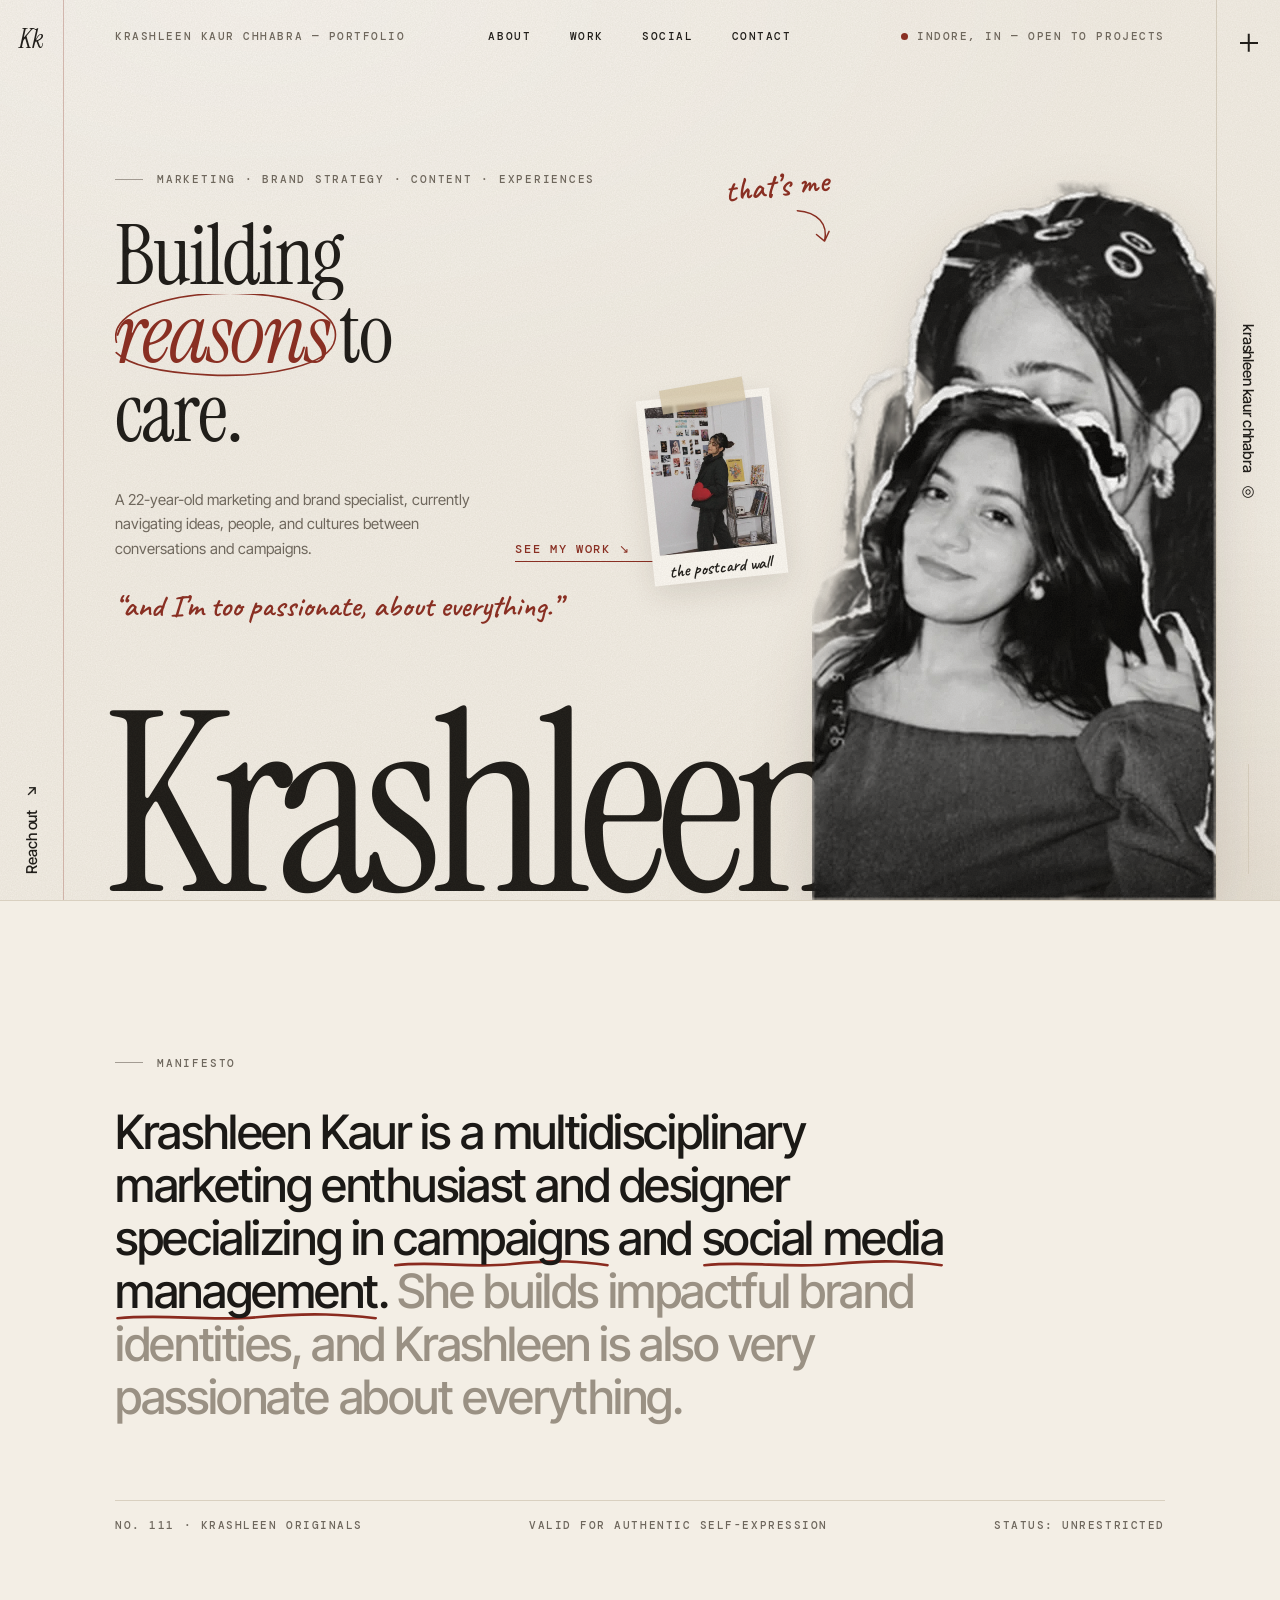
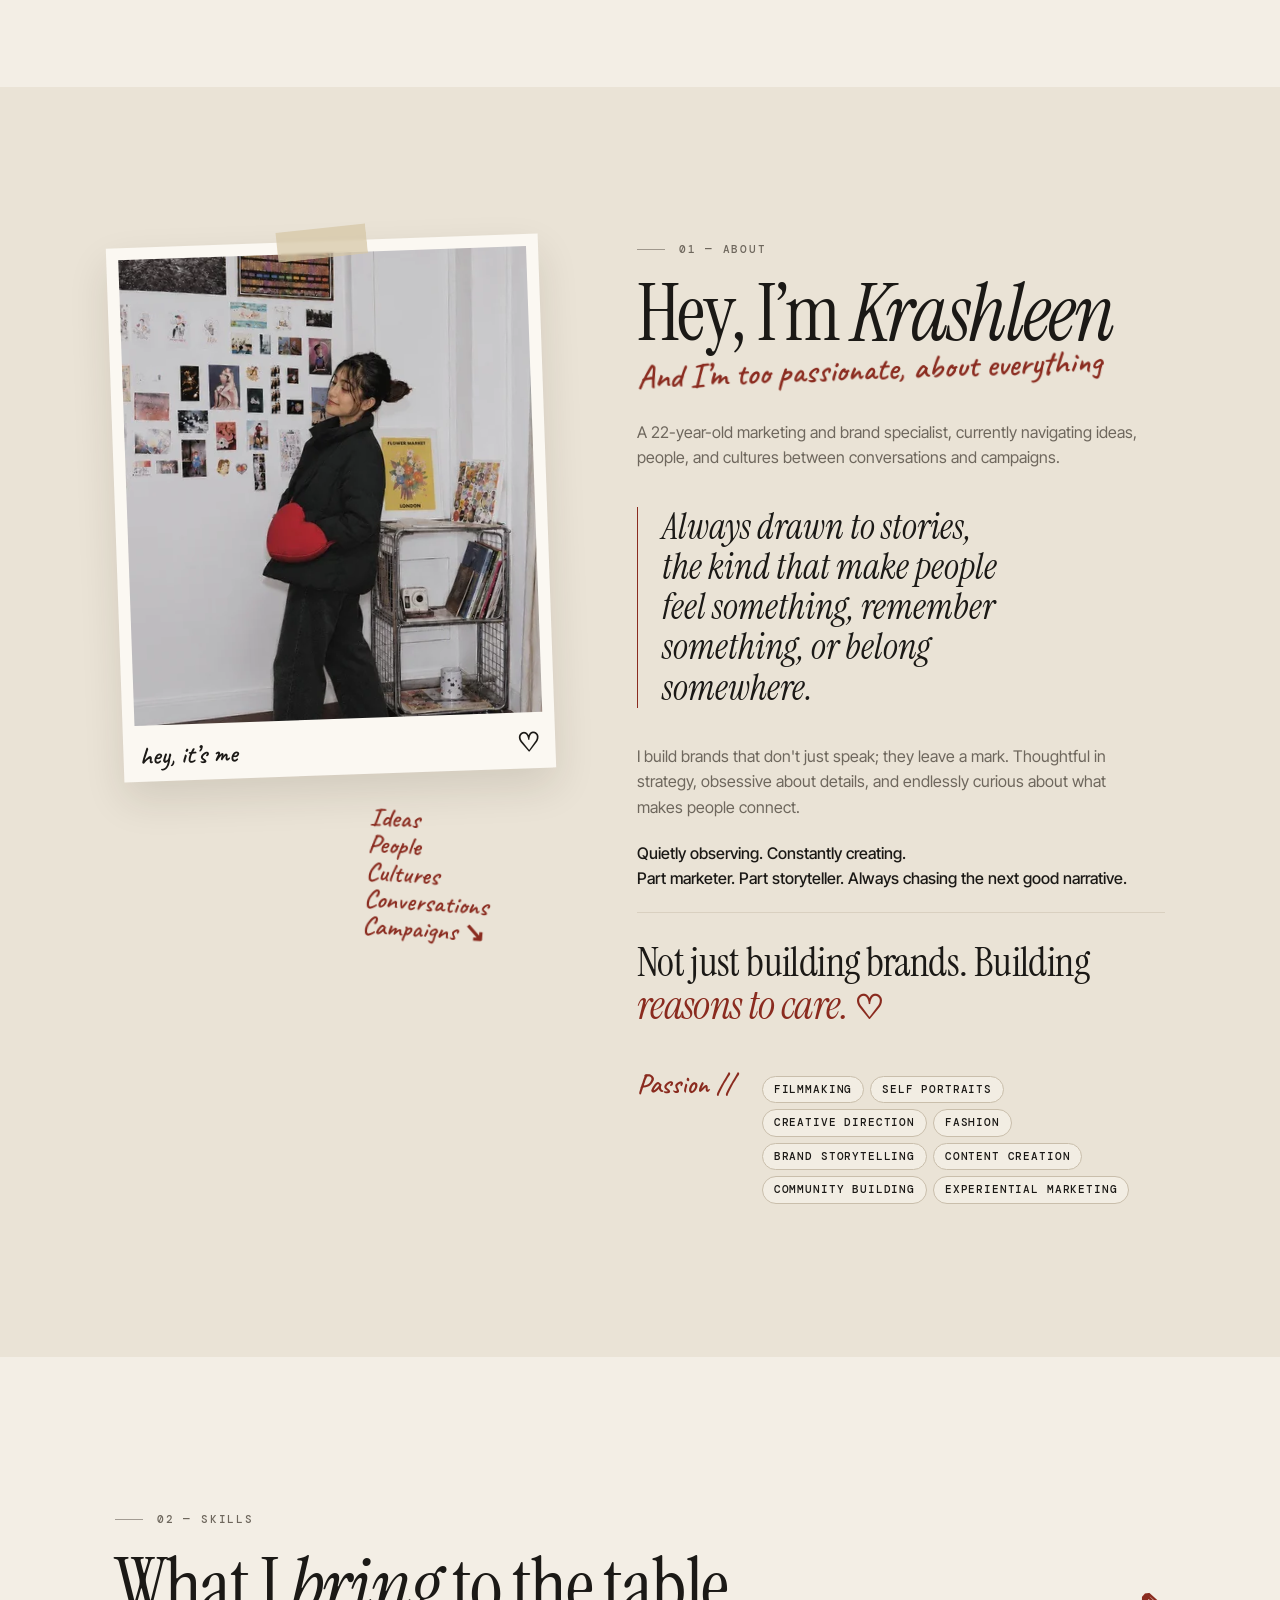
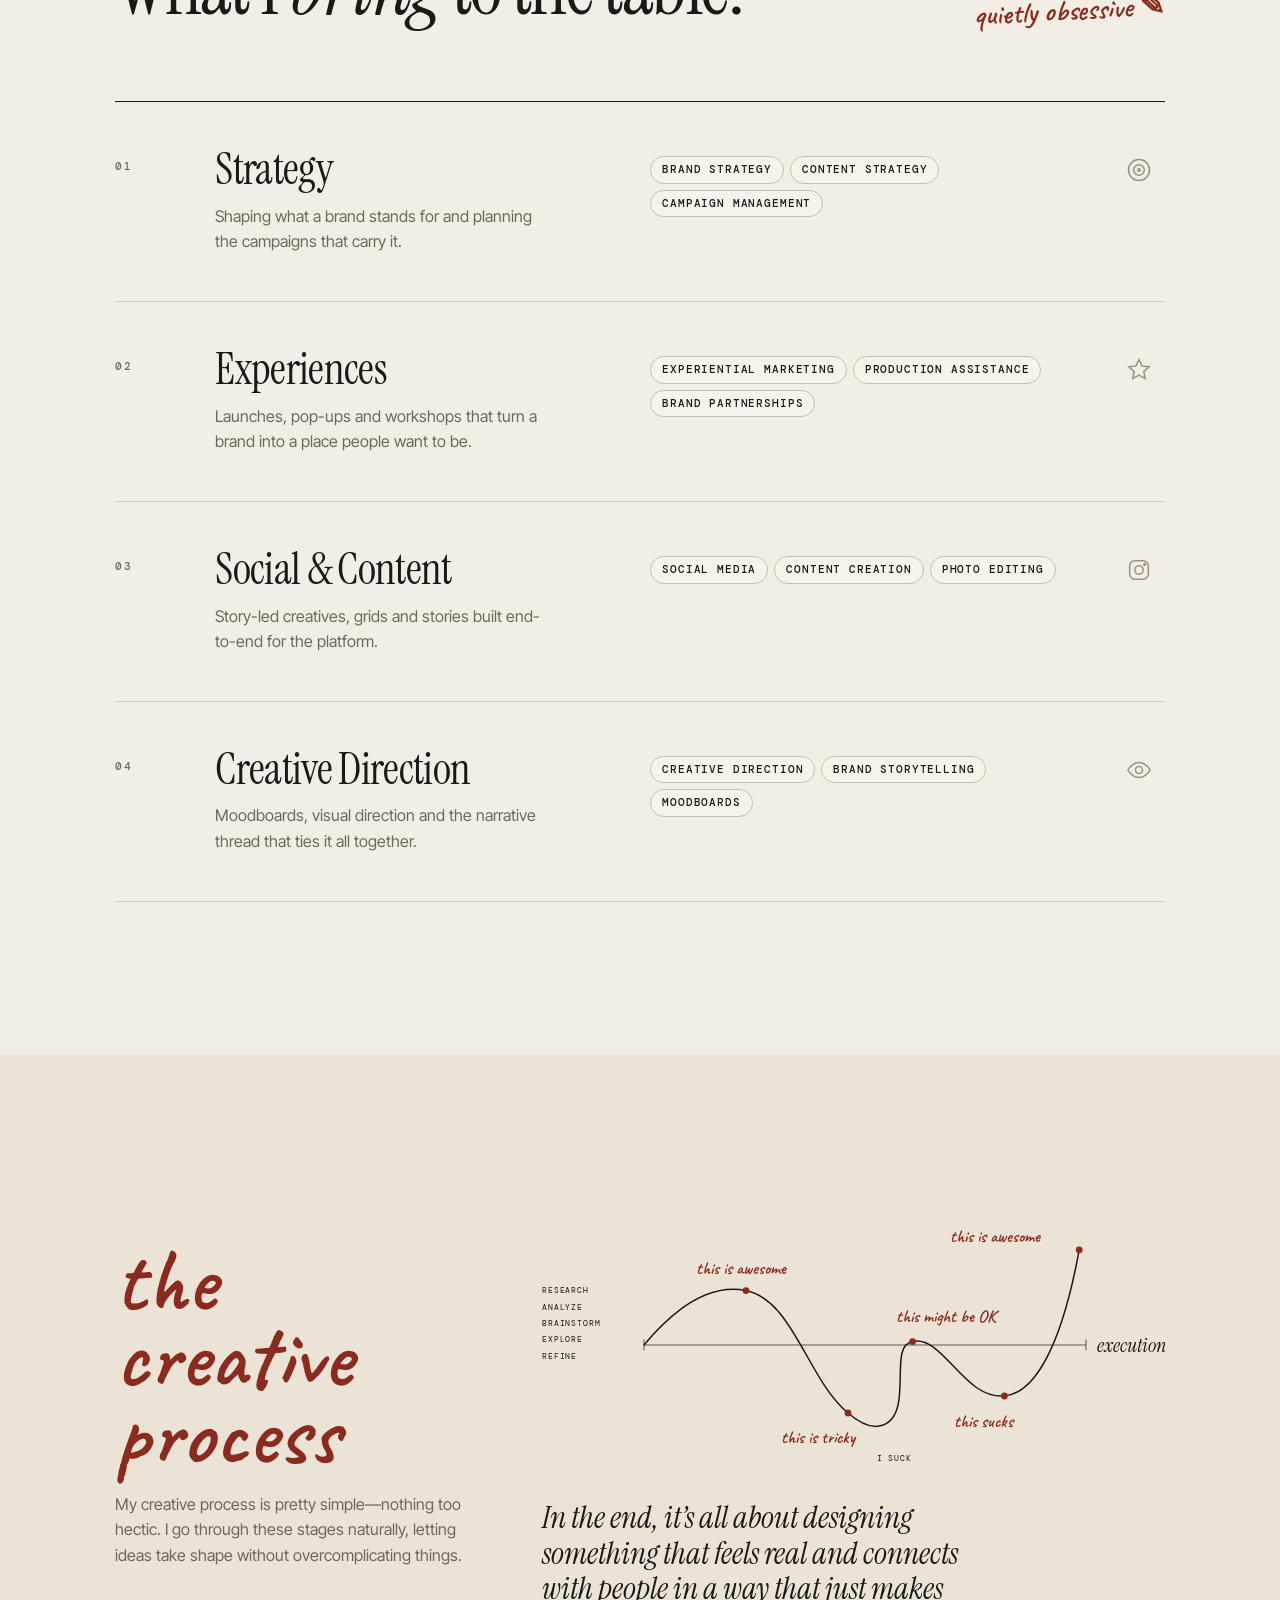
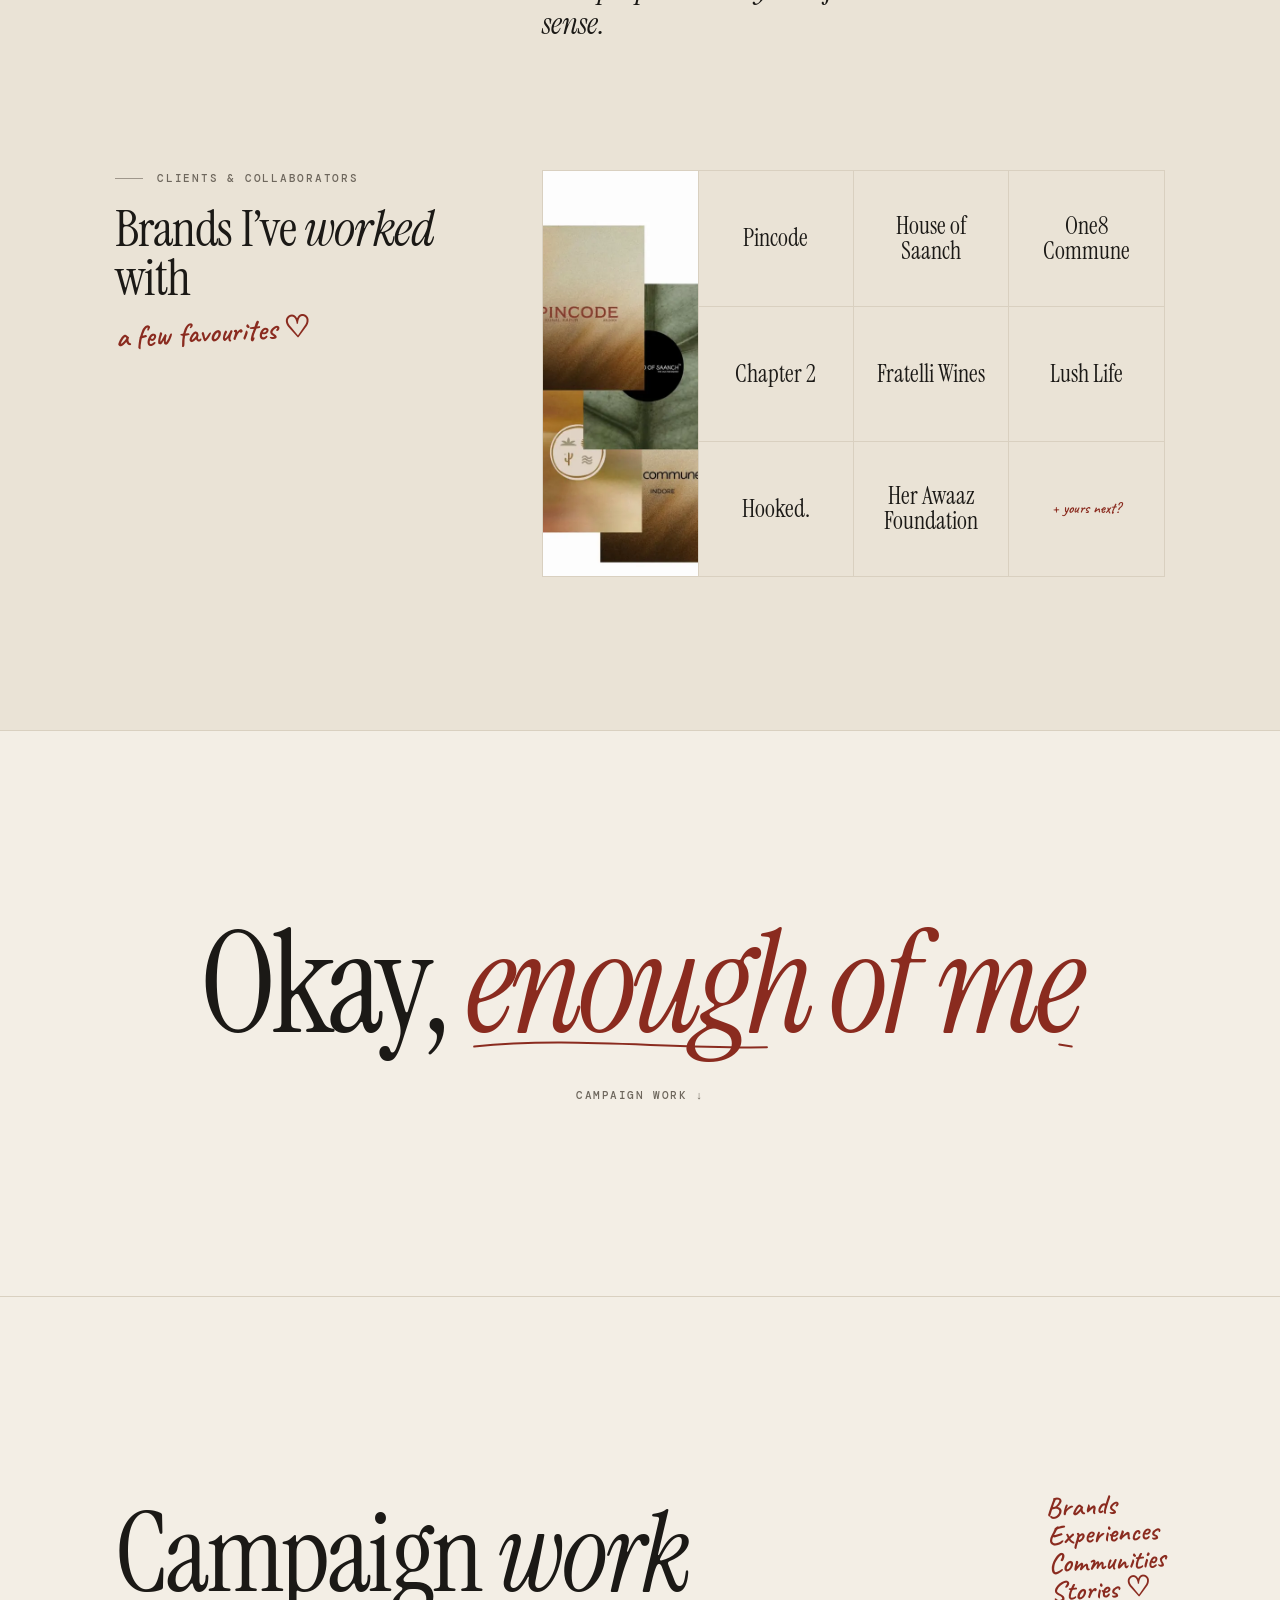
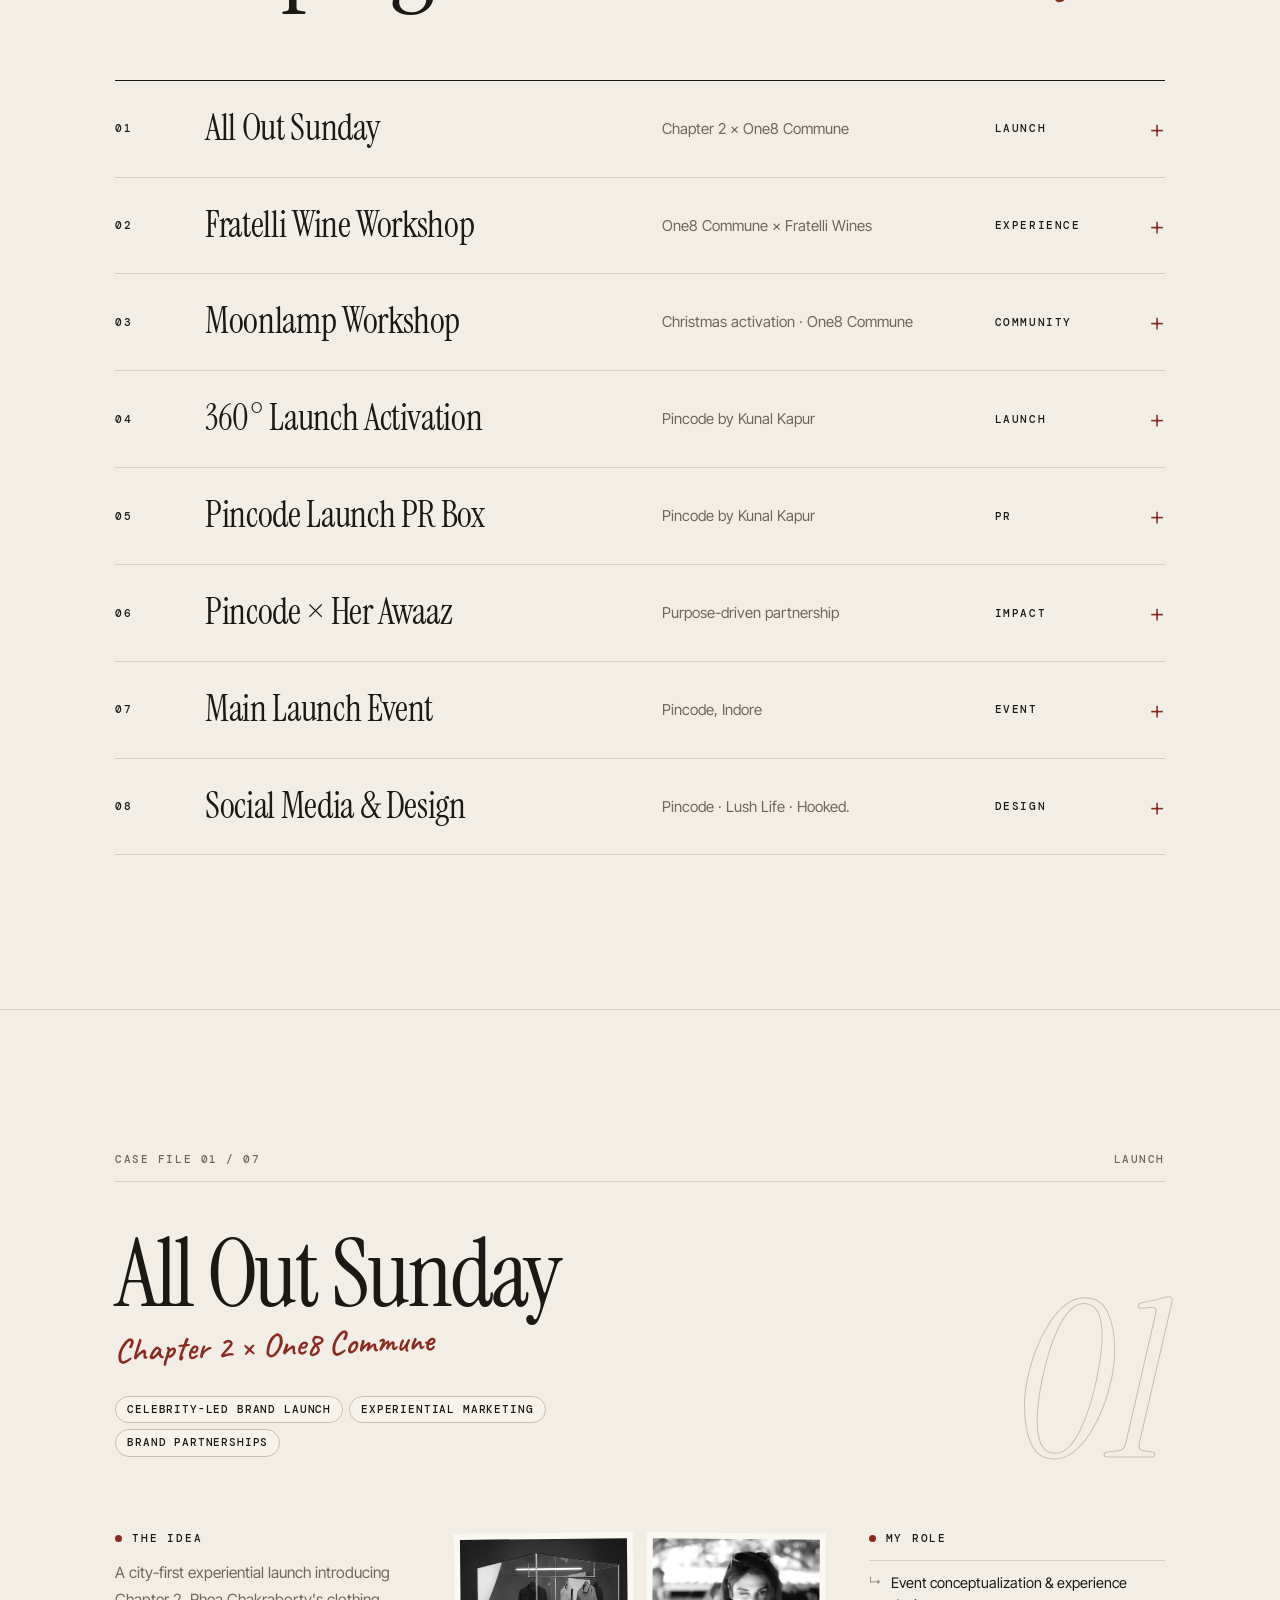
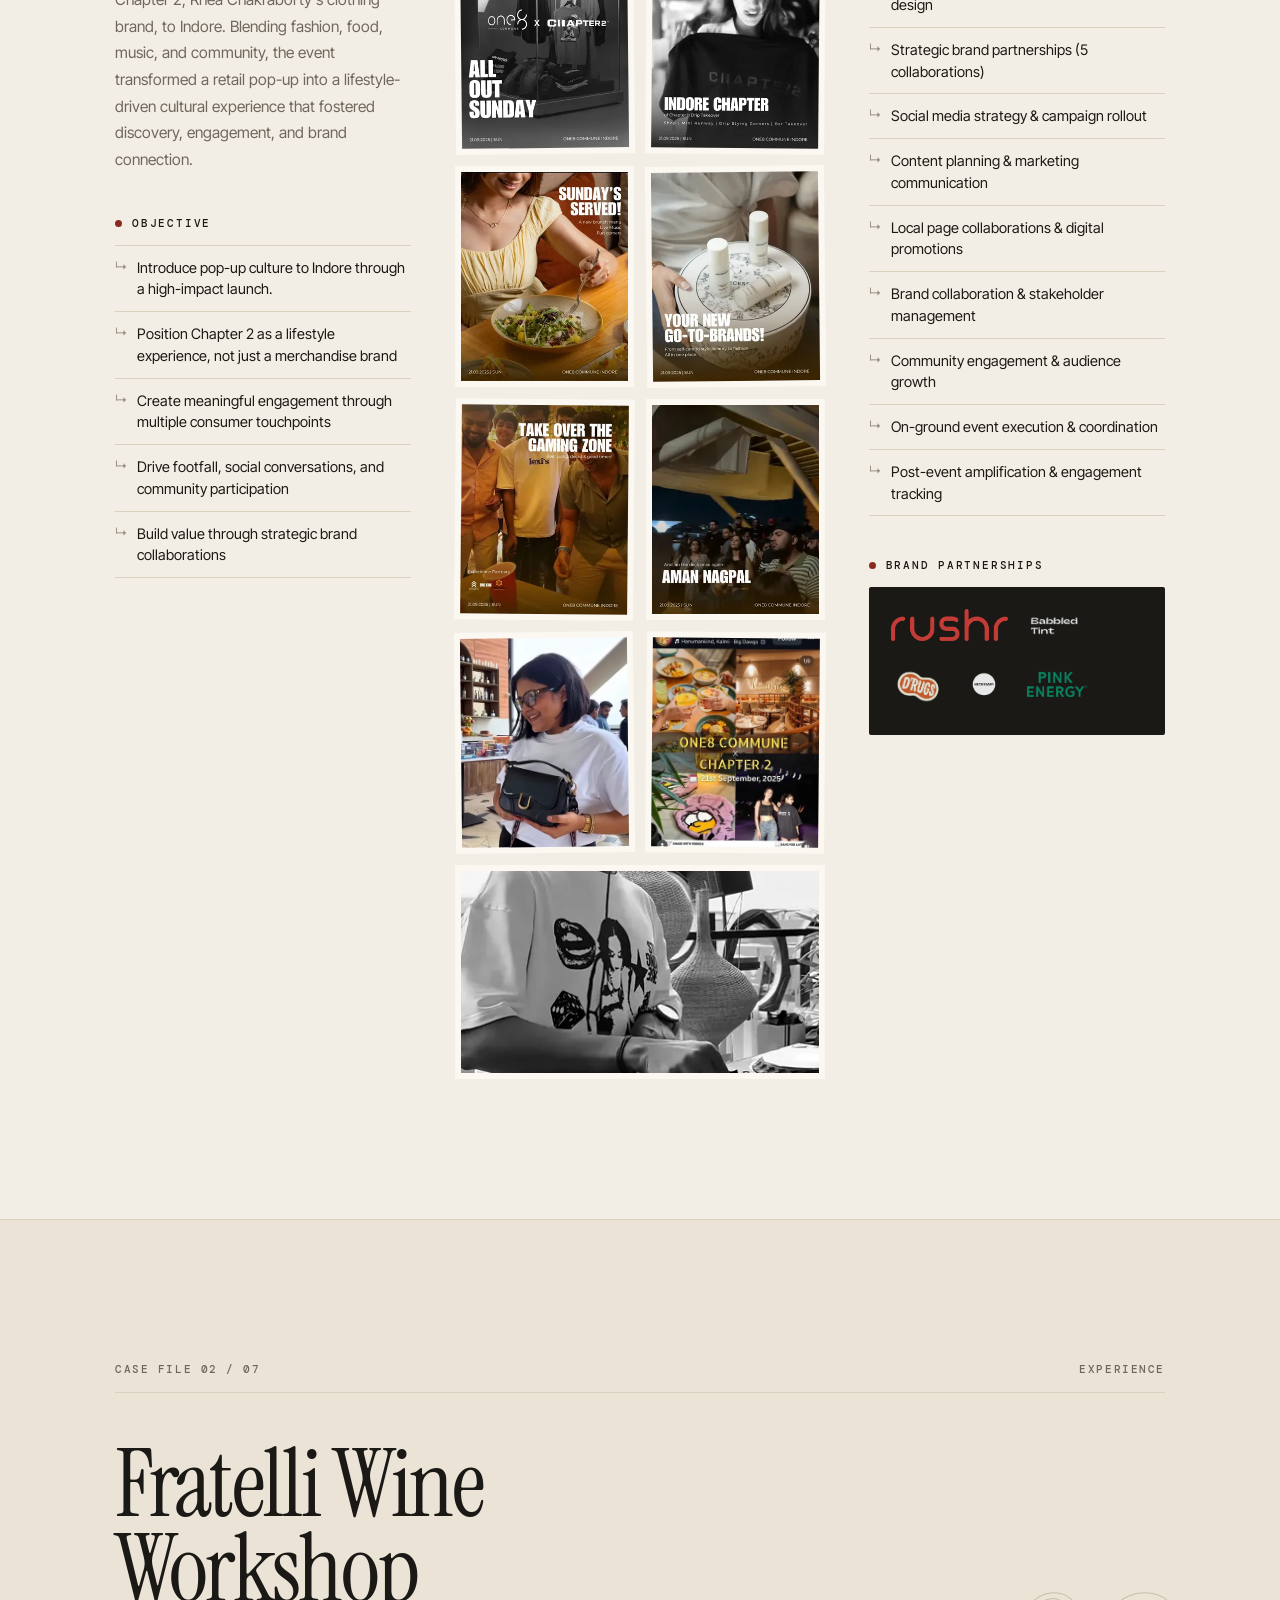
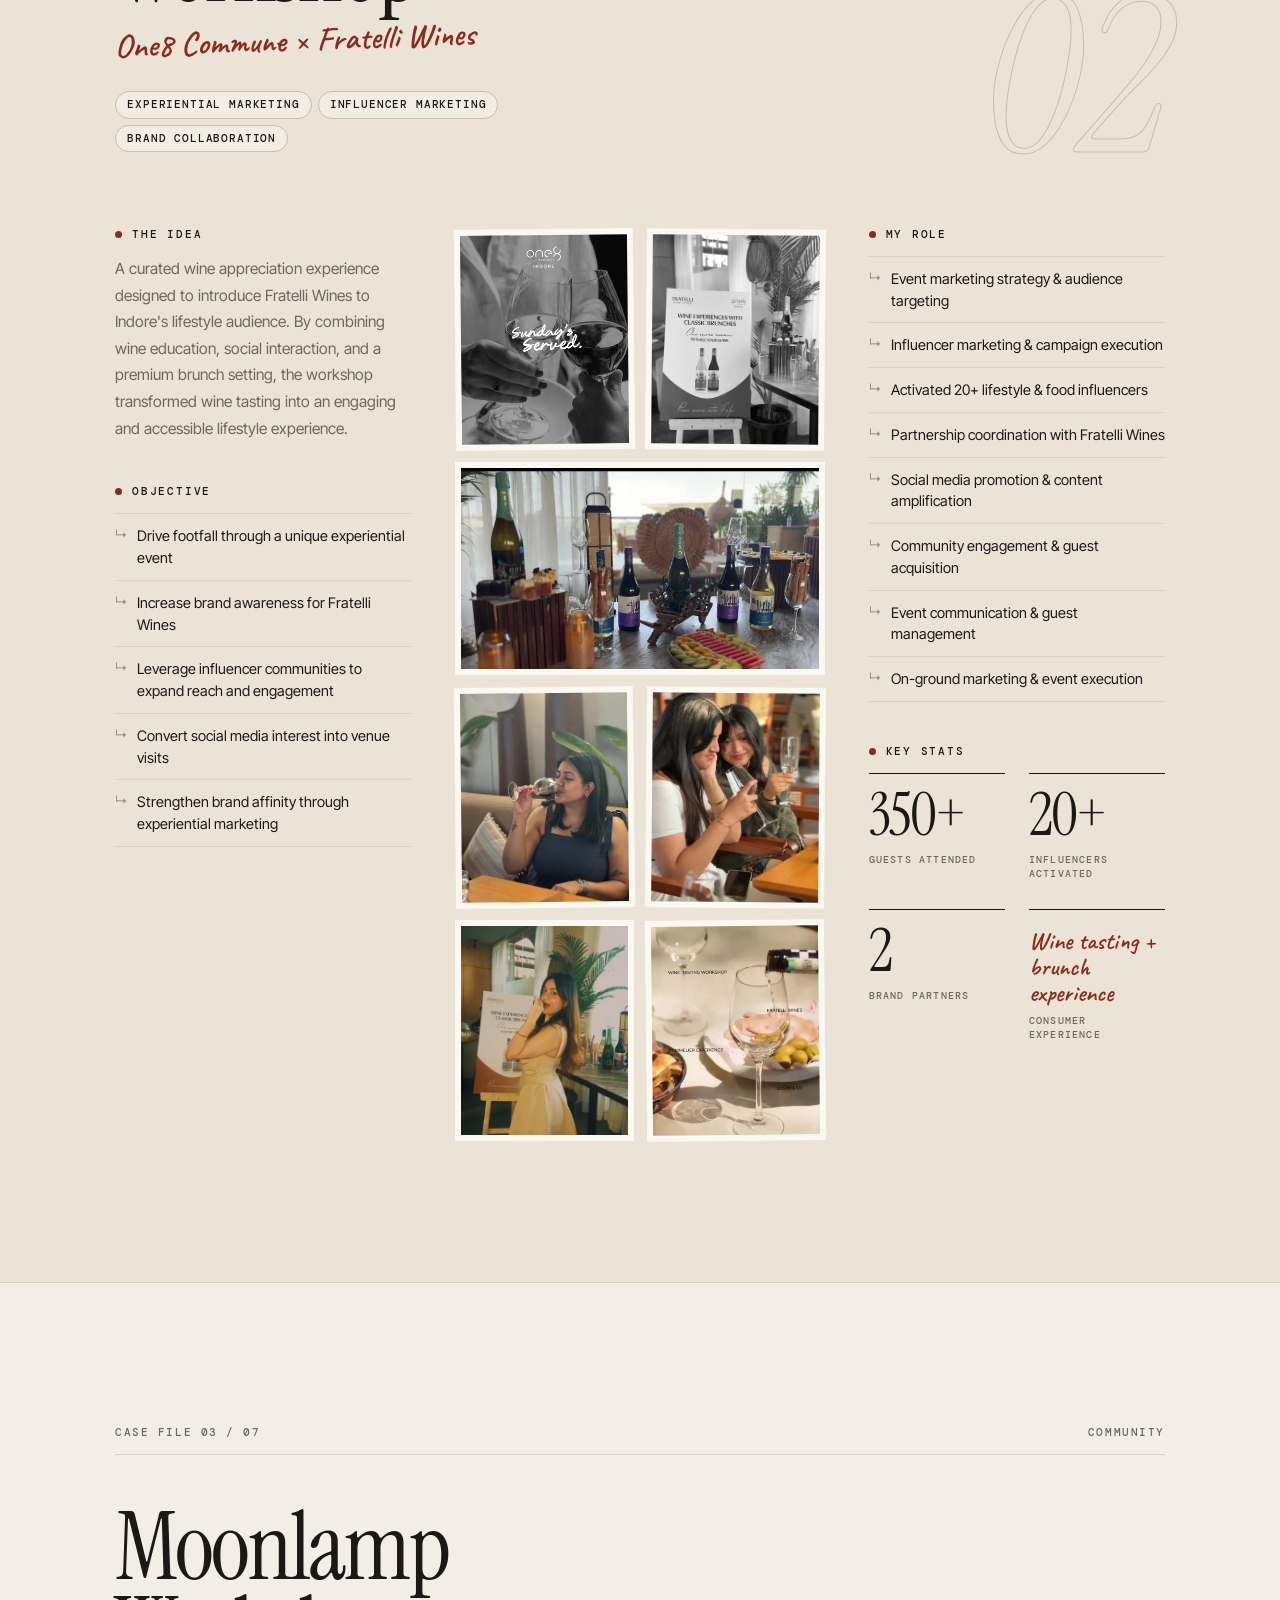
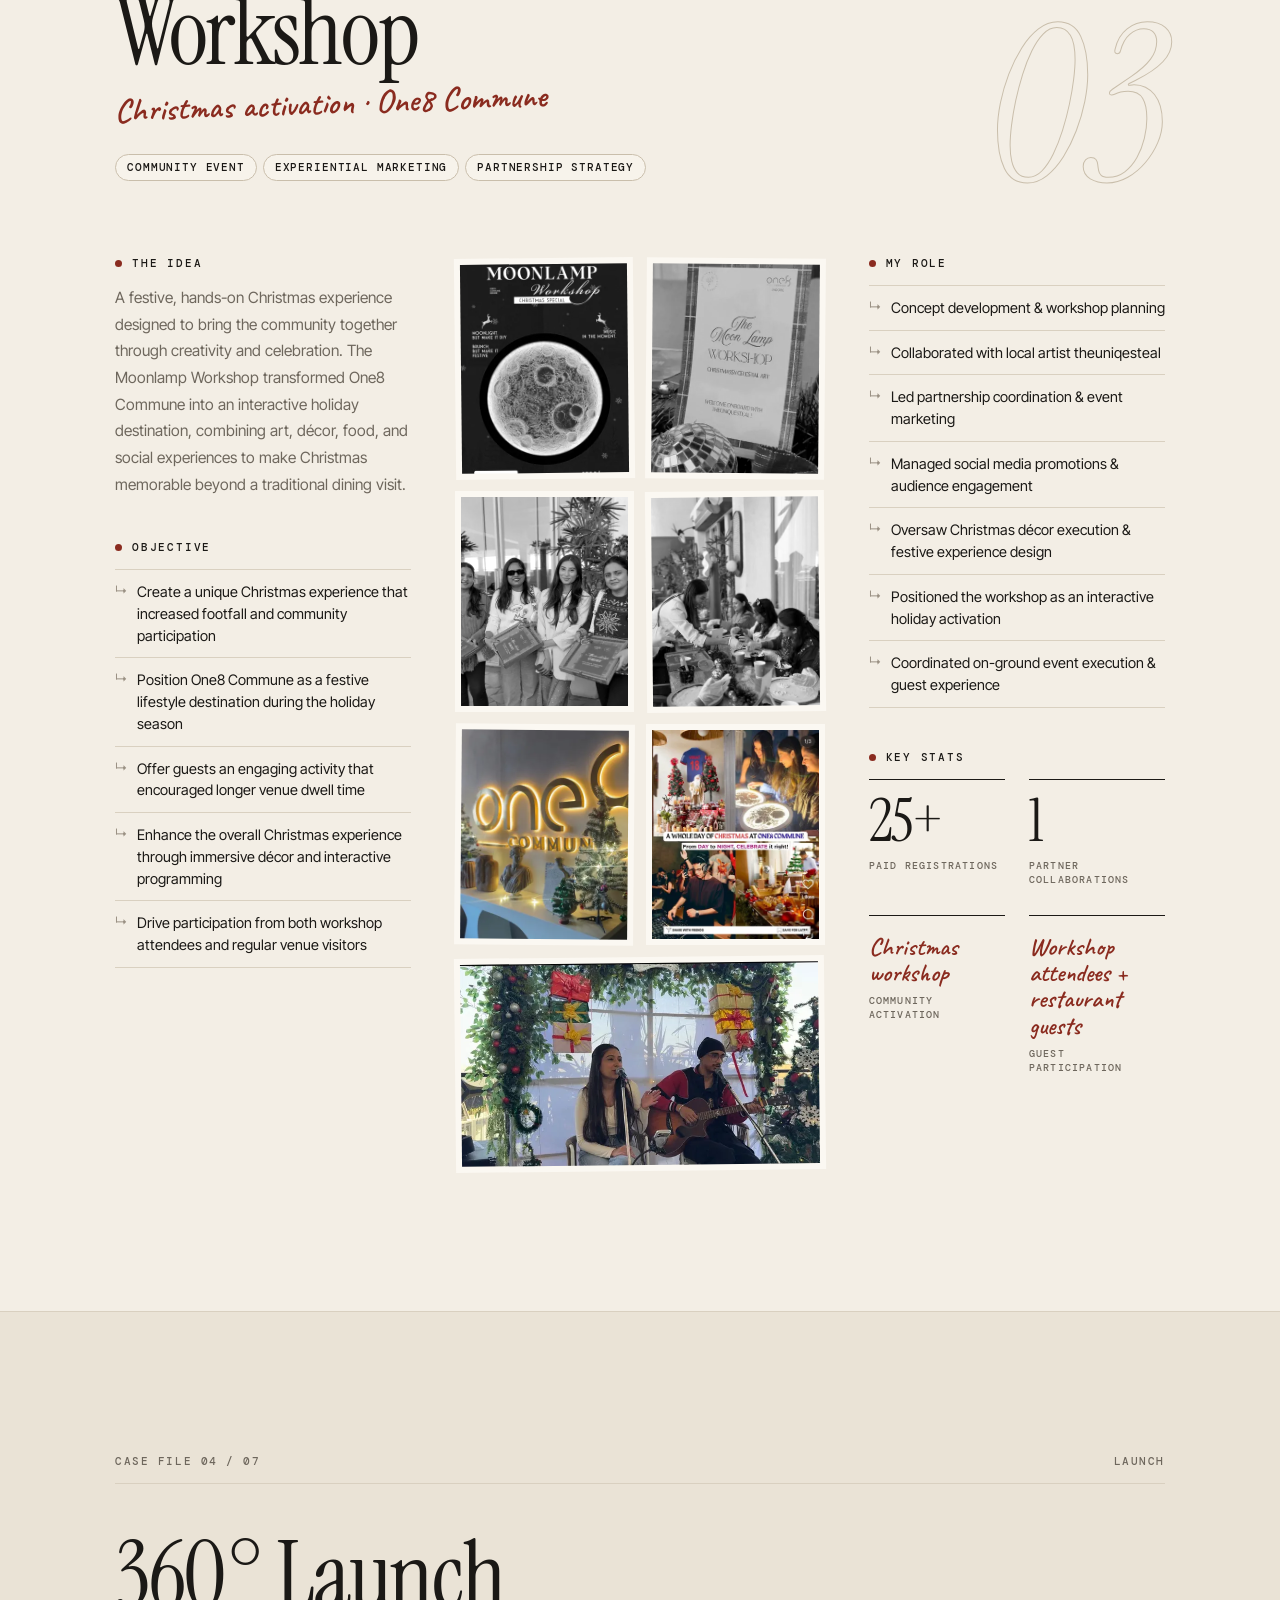
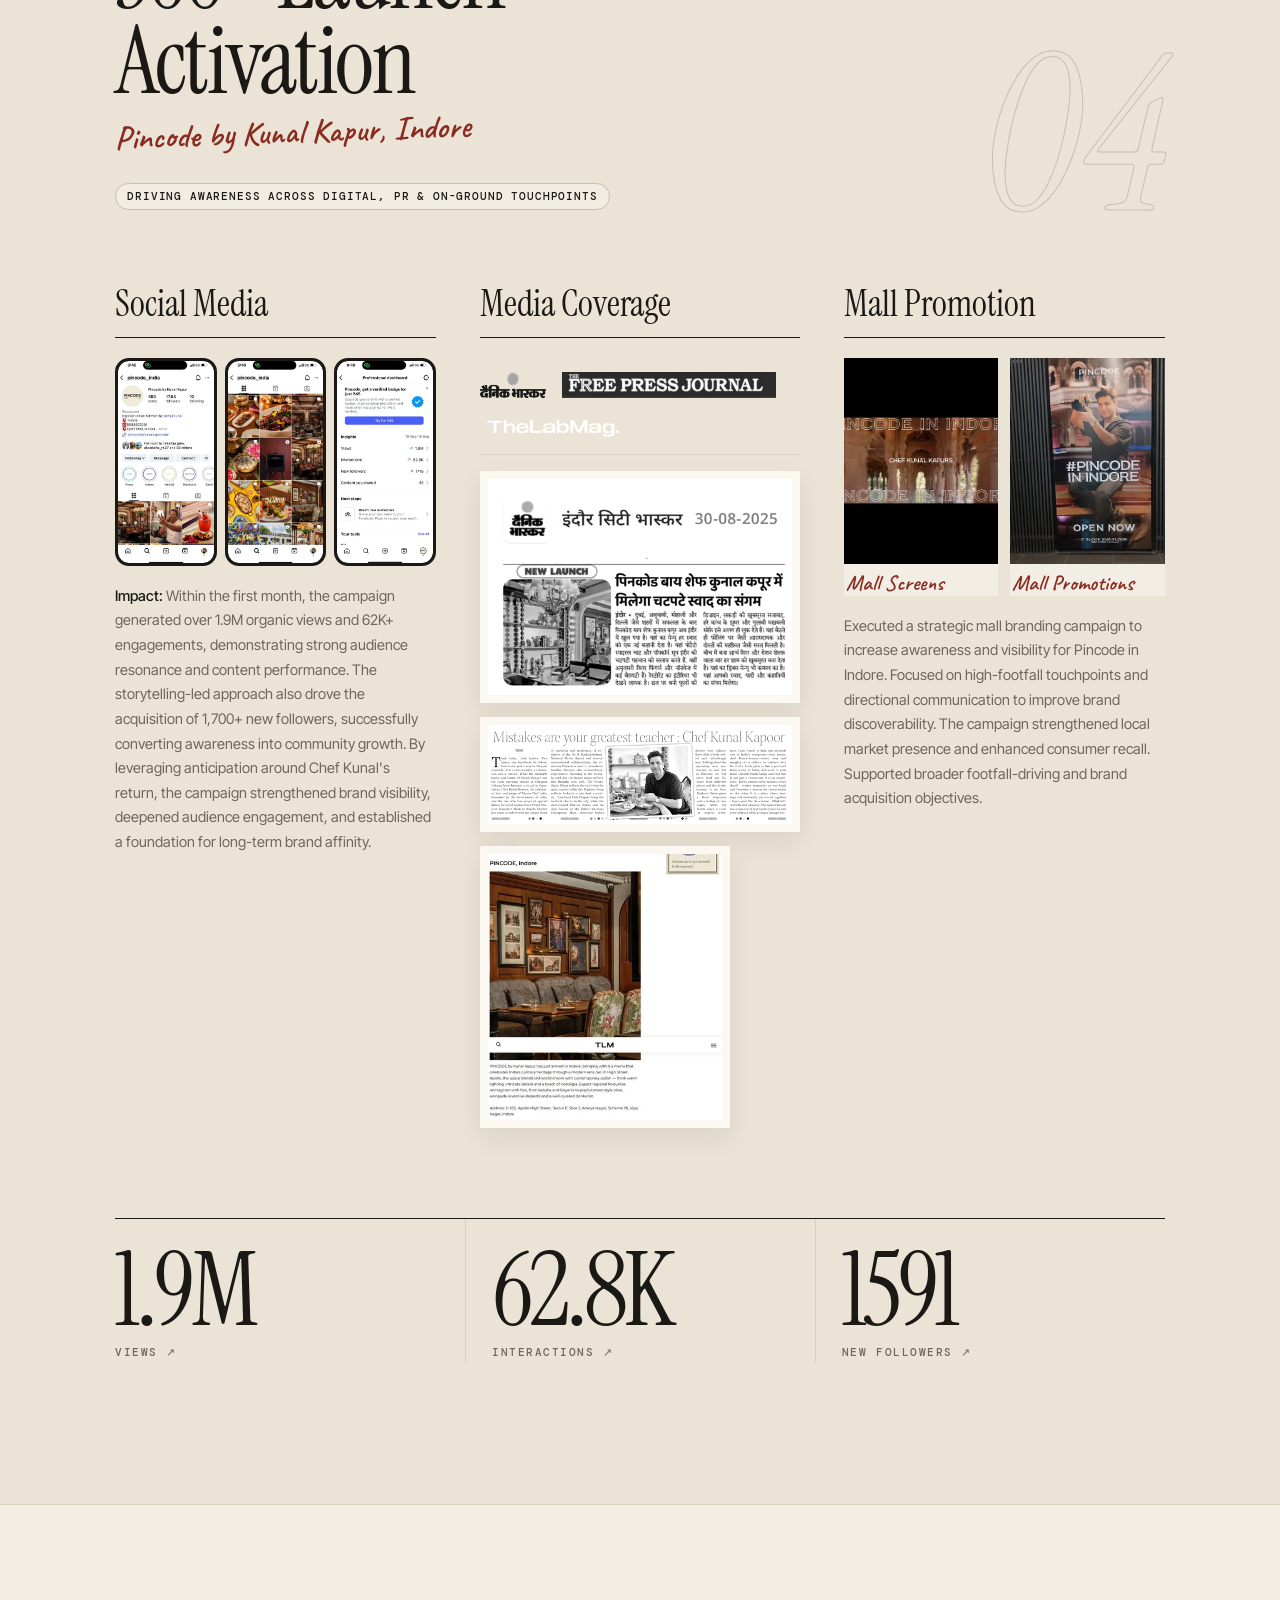
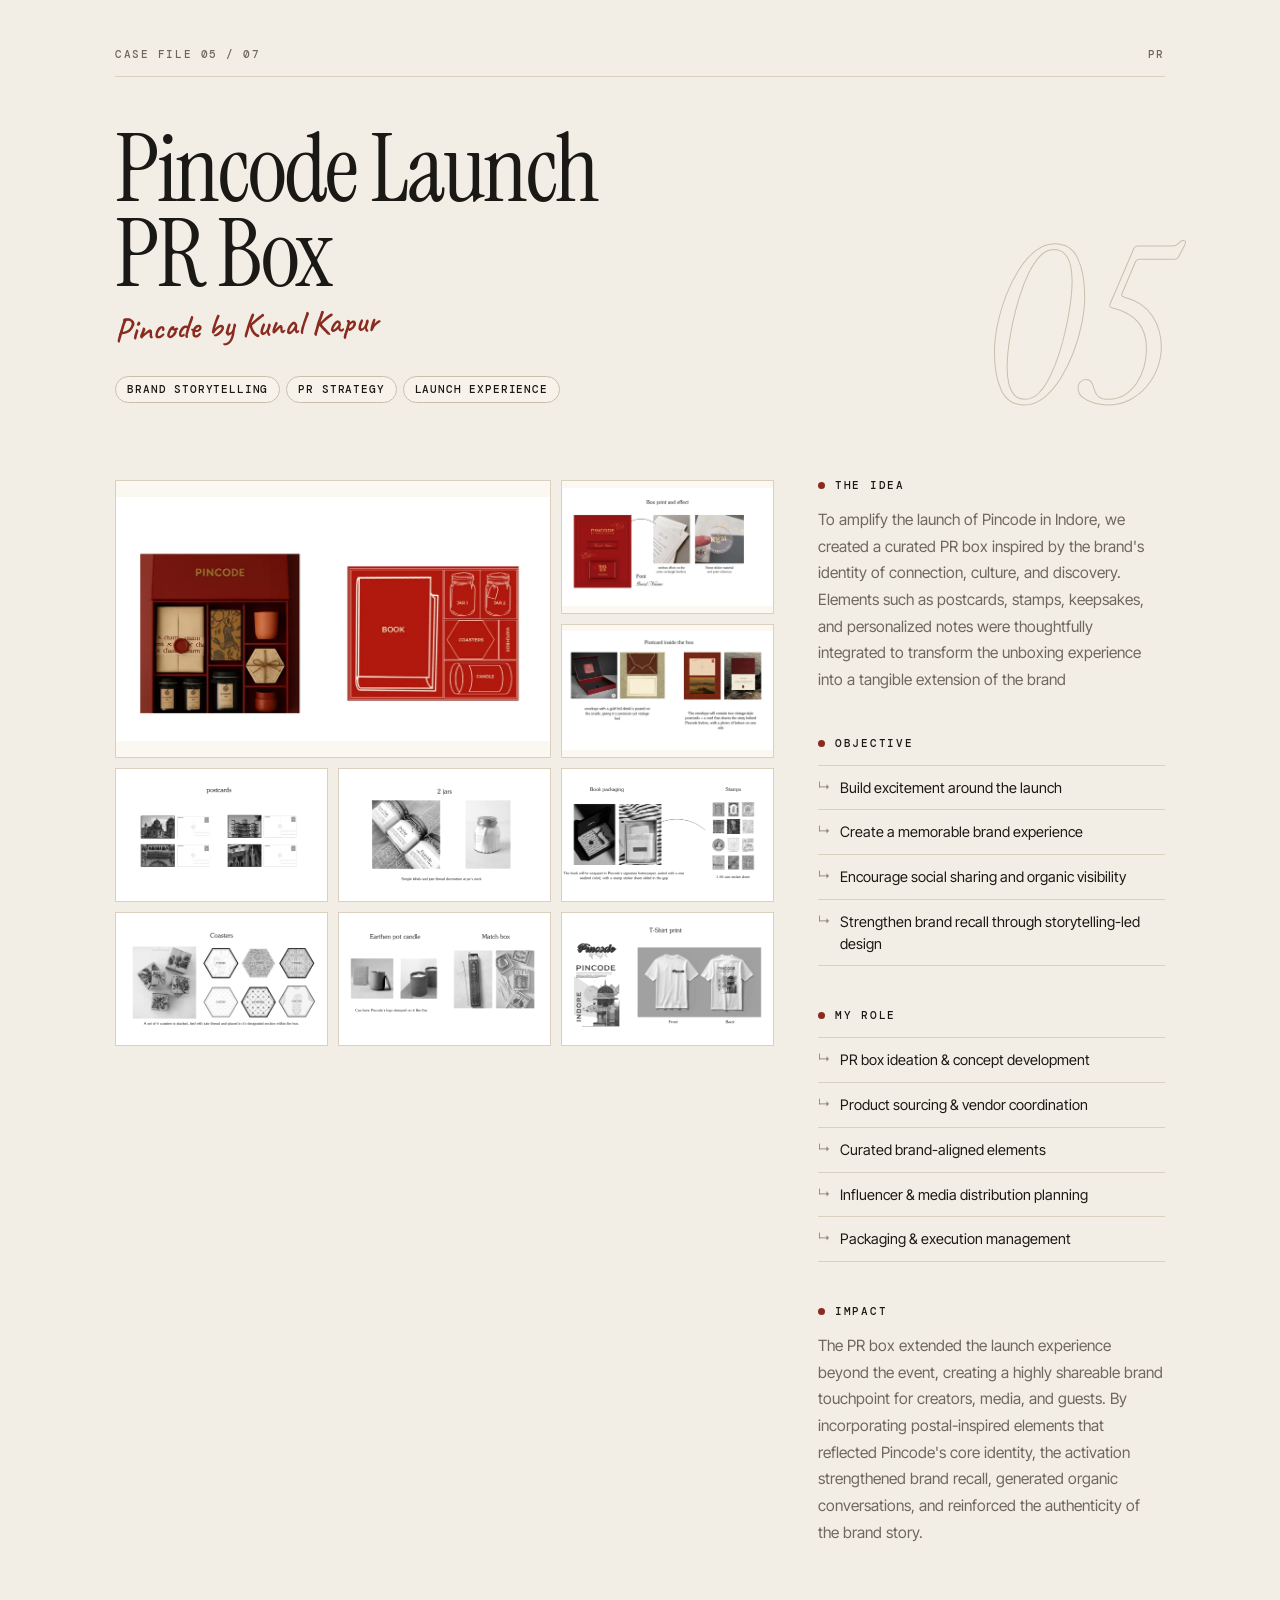
==== commit e26d5e18: "v5: Paper & Ink minimal redesign with Lenis smooth scroll - Monochrome beige palette, single oxblood" ====
--- a/index.html
+++ b/index.html
@@ -2,775 +2,1121 @@
 <html lang="en">
 <head>
 <meta charset="utf-8"><meta name="viewport" content="width=device-width, initial-scale=1">
-<title>Krashleen Kaur Chhabra</title>
-<meta name="description" content="Krashleen Kaur Chhabra — marketing and brand specialist. Campaigns, experiential launches, social media and brand identity.">
-<meta name="theme-color" content="#6250f5">
+<title>Krashleen Kaur Chhabra — Marketing &amp; Brand Specialist</title>
+<meta name="description" content="Krashleen Kaur Chhabra — marketing and brand specialist from Indore. Campaigns, experiential launches, social media and brand identity. Building reasons to care.">
+<meta name="theme-color" content="#F3EEE5">
+<meta property="og:title" content="Krashleen Kaur Chhabra — Building reasons to care.">
+<meta property="og:description" content="Marketing &amp; brand specialist. Campaigns, experiences, social media and brand storytelling.">
+<meta property="og:image" content="img/portrait.webp">
 <link rel="preconnect" href="https://fonts.googleapis.com"><link rel="preconnect" href="https://fonts.gstatic.com" crossorigin>
-<link href="https://fonts.googleapis.com/css2?family=Archivo+Black&family=DM+Mono:wght@400;500&family=DM+Sans:wght@400;500;600;700&family=Caveat:wght@500;600;700&display=swap" rel="stylesheet">
+<link href="https://fonts.googleapis.com/css2?family=Instrument+Serif:ital@0;1&family=Inter+Tight:wght@400;500;600&family=Caveat:wght@500;600;700&family=DM+Mono:wght@400;500&display=swap" rel="stylesheet">
 <style>
-:root{--violet:#6250f5;--violet-dark:#4938dc;--cream:#fff8df;--paper:#f7f1e5;--ink:#17151b;--red:#bd321f;--coral:#ff7058;--lime:#d9ff65;--sky:#b9e7ff;--pink:#ffb8d2;--muted:#655d66;--display:'Archivo Black',Impact,sans-serif;--body:'DM Sans',Arial,sans-serif;--mono:'DM Mono',monospace;--hand:'Caveat',cursive}
-*{box-sizing:border-box}html{scroll-behavior:smooth;scroll-padding-top:70px}body{margin:0;background:var(--violet);color:var(--ink);font-family:var(--body);-webkit-font-smoothing:antialiased}a{color:inherit;text-decoration:none}img{max-width:100%;display:block}::selection{background:var(--red);color:var(--cream)}
-.nav{position:absolute;z-index:20;top:0;left:0;right:0;padding:22px clamp(18px,3.6vw,56px);display:flex;align-items:center;justify-content:space-between;color:var(--cream)}.brand{font:500 11px var(--mono);letter-spacing:.24em;text-transform:uppercase}.navlinks{display:flex;gap:clamp(16px,3.6vw,52px);font:500 10px var(--mono);letter-spacing:.2em;text-transform:uppercase}.navlinks a{padding-bottom:5px;border-bottom:1px solid transparent}.navlinks a:hover,.navlinks a.active{border-color:currentColor}.nav-role{font:9px var(--mono);letter-spacing:.1em;text-transform:uppercase}.nav-star{font-size:23px;color:var(--coral)}
-.hero{position:relative;isolation:isolate;overflow:hidden;min-height:900px;height:100svh;max-height:1100px;background:var(--violet);color:var(--cream);padding:110px clamp(18px,3.5vw,54px) 26px}.hero-title{position:absolute;z-index:1;top:17%;left:2%;width:95%;font:normal clamp(78px,14.4vw,205px)/.79 var(--display);letter-spacing:-.075em;text-transform:uppercase;margin:0}.hero-title span{display:block;white-space:nowrap}.hero-title .middle{margin-left:-.02em}.hero-title .last{font-size:.83em;letter-spacing:-.08em}.hero-portrait{position:absolute;z-index:3;right:14%;top:34%;height:54%;width:auto;max-width:43%;object-fit:contain;object-position:center bottom;filter:drop-shadow(0 0 0 var(--cream));border:0;transform:rotate(2deg)}.portrait-frame{position:absolute;z-index:2;right:14%;top:35%;width:clamp(230px,32vw,460px);height:55%;border:8px solid var(--cream);transform:rotate(2deg);background:#211b36;opacity:.9}.hand{font:600 clamp(22px,2.8vw,38px)/.9 var(--hand);position:absolute;z-index:5;color:var(--cream)}.hand.skills-note{right:8%;top:8%;transform:rotate(-8deg)}.crown{position:absolute;z-index:4;left:54%;top:12%;font-size:54px;color:var(--ink);transform:rotate(8deg)}.hero-role{position:absolute;z-index:4;left:3%;bottom:27%;font:500 10px/1.9 var(--mono);letter-spacing:.2em;text-transform:uppercase;max-width:230px}.hero-small-photos{position:absolute;z-index:5;right:3%;bottom:28%;display:flex;flex-direction:column;gap:8px;width:11%;transform:rotate(4deg)}.hero-small-photos img{width:100%;height:100px;object-fit:cover;border:5px solid var(--cream);box-shadow:4px 5px 0 #211b36}.hero-strip{position:absolute;z-index:6;left:-2%;right:-2%;bottom:19%;background:var(--ink);color:white;padding:12px 0 14px;transform:rotate(-4deg);border-top:2px solid var(--cream);border-bottom:2px solid var(--cream);white-space:nowrap;overflow:hidden}.marquee{font:normal clamp(20px,3vw,40px)/1 var(--display);letter-spacing:-.025em;text-transform:uppercase;animation:slide 26s linear infinite}.marquee span{margin:0 2vw}.hero-bottom{position:absolute;z-index:5;left:3.5%;right:4%;bottom:3.5%;display:flex;justify-content:space-between;align-items:flex-end;gap:20px}.hero-quote{font:600 clamp(25px,3.2vw,44px)/.95 var(--hand);max-width:370px;color:var(--red);background:var(--cream);padding:18px 22px;transform:rotate(-4deg);box-shadow:5px 7px 0 rgba(25,20,42,.25)}.hero-intro{font-size:12px;line-height:1.7;max-width:235px}.hero-intro b{display:block;font:500 9px var(--mono);letter-spacing:.2em;text-transform:uppercase;margin-top:16px}.hero-intro p{margin:0}
-.section{padding:clamp(76px,9vw,132px) clamp(18px,4vw,62px)}.about{display:grid;grid-template-columns:1fr 1fr;gap:4vw;align-items:stretch;background:var(--violet);color:var(--cream);padding-top:35px}.about-left{position:relative;min-height:570px}.section-title{font:normal clamp(76px,12vw,165px)/.78 var(--display);letter-spacing:-.08em;text-transform:uppercase;margin:0}.about-left .section-title{position:relative;z-index:1}.about-portrait{position:absolute;z-index:2;left:27%;top:26%;width:52%;height:57%;object-fit:cover;object-position:center;border:7px solid var(--cream);transform:rotate(-3deg);box-shadow:12px 13px 0 rgba(24,19,40,.2)}.about-snapshot{position:absolute;z-index:3;right:1%;top:17%;width:22%;height:145px;object-fit:cover;border:6px solid var(--cream);transform:rotate(7deg)}.about-note{position:absolute;z-index:4;left:2%;bottom:4%;font:600 27px/.95 var(--hand);transform:rotate(-6deg);max-width:180px}.about-list-note{position:absolute;left:2%;top:57%;font:500 13px/1.35 var(--hand);transform:rotate(-8deg);letter-spacing:.02em}.about-right{background:var(--paper);color:var(--ink);padding:clamp(26px,4vw,58px);position:relative;transform:rotate(.5deg);box-shadow:9px 10px 0 rgba(20,15,42,.13)}.about-right:before{content:'';position:absolute;top:-14px;left:13%;width:80px;height:28px;background:#e7d8a8b8;transform:rotate(-8deg)}.scribble{font:600 27px/.9 var(--hand);color:var(--red);border:2px solid var(--red);border-radius:50%;padding:12px 16px;display:inline-block;transform:rotate(8deg);margin-bottom:22px}.about-right p{font-size:14px;line-height:1.8;max-width:620px}.about-right .lead{font-size:clamp(18px,2vw,24px);line-height:1.45;font-weight:600}.highlight{font:600 clamp(22px,2.5vw,34px)/1 var(--hand);background:#d8ceff;padding:5px 10px;display:inline-block;transform:rotate(-2deg);margin:10px 0 24px}.skill-columns{display:grid;grid-template-columns:1fr 1fr;gap:20px;border-top:1px solid #cfc5b7;padding-top:22px}.skill-columns h3{font:normal clamp(26px,3vw,39px)/1 var(--display);margin:0 0 15px;text-transform:uppercase}.skill-columns h3 span{color:var(--red)}.skill-columns ul{list-style:none;padding:0;margin:0;font-size:13px;line-height:2}.about-mini{position:absolute;right:-8px;bottom:22px;width:22%;border:6px solid var(--cream);transform:rotate(5deg)}
-.work{background:var(--paper);color:var(--ink);padding-top:90px}.work-heading{display:flex;justify-content:space-between;align-items:flex-end;gap:30px;margin-bottom:40px}.work-heading .section-title{color:var(--violet);font-size:clamp(76px,12vw,158px)}.work-heading .hand{position:static;color:var(--ink);max-width:260px;transform:rotate(-4deg);font-size:29px}.work-grid{display:grid;grid-template-columns:1.05fr 1fr .9fr;gap:16px;align-items:start}.work-card{background:#fffdf5;border:1px solid #e2d9cc;position:relative;padding:12px 12px 18px;box-shadow:4px 6px 0 rgba(22,17,30,.08);transition:transform .25s}.work-card:nth-child(1){transform:rotate(-1.3deg);margin-top:25px}.work-card:nth-child(2){transform:rotate(.8deg)}.work-card:nth-child(3){transform:rotate(1.2deg);margin-top:45px}.work-card:hover{transform:translateY(-6px) rotate(0)}.work-image{width:100%;height:250px;object-fit:cover;background:#ddd}.work-index{display:flex;justify-content:space-between;font:10px var(--mono);letter-spacing:.1em;margin:16px 0 9px}.work-card h3{font:normal clamp(23px,2.5vw,34px)/.95 var(--display);text-transform:uppercase;margin:0 0 8px;letter-spacing:-.04em}.work-client{font-size:11px;font-weight:700;color:var(--red);text-transform:uppercase;letter-spacing:.04em}.work-card p{font-size:12px;line-height:1.65;color:#655c62}.work-card .mini-tag{font:9px var(--mono);text-transform:uppercase;letter-spacing:.06em;border-top:1px solid #ddd3c5;padding-top:12px;margin-top:14px}.impact{background:var(--violet);color:var(--cream);padding:32px clamp(18px,4vw,62px);display:grid;grid-template-columns:repeat(3,1fr);gap:24px}.impact-item{padding-left:20px;border-left:1px solid #ffffff70}.impact strong{display:block;font:normal clamp(43px,6vw,76px)/1 var(--display);letter-spacing:-.06em}.impact span{display:block;font:9px/1.6 var(--mono);text-transform:uppercase;letter-spacing:.12em;margin-top:9px}.ticker{background:var(--ink);color:var(--cream);padding:15px 0;overflow:hidden;white-space:nowrap;font:500 10px var(--mono);letter-spacing:.24em;text-transform:uppercase}.ticker span{margin:0 22px}.ticker b{color:#f05c42;font-size:17px}
-
-/* Expanded archive + color system */
-.archive{background:#e4ff78;color:var(--ink);padding-top:clamp(70px,8vw,110px);padding-bottom:clamp(70px,8vw,110px);position:relative;overflow:hidden}
-.archive:before{content:"EXTRA EXTRA";position:absolute;right:-.03em;top:-.18em;font:normal clamp(90px,18vw,250px)/.8 var(--display);letter-spacing:-.09em;color:#d3f05d;opacity:.7;pointer-events:none}
-.archive-head{position:relative;z-index:1;display:flex;justify-content:space-between;align-items:flex-end;gap:30px;margin-bottom:36px}
-.archive-head h2{font:normal clamp(48px,8vw,100px)/.86 var(--display);letter-spacing:-.075em;text-transform:uppercase;margin:12px 0 0;max-width:700px}
-.archive-head p{max-width:280px;font-size:13px;line-height:1.65}
-.archive-grid{position:relative;z-index:1;display:grid;grid-template-columns:repeat(4,minmax(0,1fr));gap:16px}
-.archive-card{position:relative;padding:10px 10px 16px;background:var(--paper);min-width:0;box-shadow:5px 6px 0 #17151b16;transition:transform .25s}
-.archive-card:nth-child(4n+1){transform:rotate(-1.4deg)}.archive-card:nth-child(4n+2){background:#ffc3d8;transform:rotate(1.1deg)}.archive-card:nth-child(4n+3){background:#bde8ff;transform:rotate(-.6deg)}.archive-card:nth-child(4n){background:#ff795f;color:#17151b;transform:rotate(1.3deg)}.archive-card:hover{transform:translateY(-5px) rotate(0)}
-.archive-card img{width:100%;height:175px;object-fit:cover;background:#ddd}.archive-card .num{font:10px var(--mono);letter-spacing:.08em;display:block;margin:13px 0 7px}.archive-card h3{font:normal clamp(19px,2vw,26px)/.96 var(--display);letter-spacing:-.045em;text-transform:uppercase;margin:0 0 9px}.archive-card p{font-size:11px;line-height:1.6;margin:0}.archive-card .tag{font:9px/1.5 var(--mono);letter-spacing:.05em;text-transform:uppercase;display:block;border-top:1px solid #17151b35;padding-top:10px;margin-top:12px}
-.digital-lab{display:grid;grid-template-columns:1fr 1fr;gap:5vw;align-items:center;background:var(--pink);color:var(--ink);padding-top:clamp(70px,8vw,110px);padding-bottom:clamp(70px,8vw,110px)}
-.digital-lab h2{font:normal clamp(55px,9vw,120px)/.82 var(--display);letter-spacing:-.08em;text-transform:uppercase;margin:18px 0}.digital-lab p{font-size:14px;line-height:1.8;max-width:510px}.digital-tools{display:flex;gap:8px;flex-wrap:wrap;margin-top:20px}.digital-tools span{border:1px solid #17151b66;border-radius:100px;padding:8px 12px;font:9px var(--mono);letter-spacing:.08em;text-transform:uppercase}.digital-board{background:var(--cream);padding:12px;box-shadow:12px 12px 0 var(--violet);transform:rotate(2deg)}.digital-board img{width:100%;height:340px;object-fit:cover}.digital-board figcaption{display:flex;justify-content:space-between;gap:12px;font:9px var(--mono);text-transform:uppercase;letter-spacing:.08em;padding:12px 3px 3px}
-.motion-strip{background:var(--sky);color:var(--ink);display:grid;grid-template-columns:1fr auto;align-items:center;gap:28px;padding:24px clamp(18px,4vw,62px)}.motion-strip h2{font:normal clamp(34px,5vw,64px)/.9 var(--display);letter-spacing:-.06em;text-transform:uppercase;margin:0}.motion-strip p{font-size:12px;line-height:1.6;max-width:540px;margin:10px 0 0}.motion-qr{width:86px;height:86px;background:white;padding:7px;object-fit:contain}
-@media(max-width:900px){.archive-grid{grid-template-columns:repeat(2,minmax(0,1fr))}.archive-card img{height:220px}.archive-head{align-items:flex-start;flex-direction:column}.digital-lab{grid-template-columns:1fr}.digital-board img{height:300px}}
-@media(max-width:520px){.archive-grid{gap:12px}.archive-card{padding:7px 7px 12px}.archive-card img{height:135px}.archive-card h3{font-size:18px}.archive-card p{font-size:10px}.archive-card .tag{font-size:8px}.archive-head h2{font-size:clamp(44px,13vw,70px)}.motion-strip{grid-template-columns:1fr auto;gap:14px}.motion-qr{width:64px;height:64px}.digital-board img{height:230px}}
-
-.approach{background:var(--violet);color:var(--cream);display:grid;grid-template-columns:.8fr 1.2fr;gap:7vw;align-items:center}.approach h2{font:normal clamp(50px,7vw,95px)/.87 var(--display);letter-spacing:-.07em;text-transform:uppercase;margin:24px 0}.approach-copy{font-size:14px;line-height:1.8;max-width:500px}.process{margin-top:26px;border-top:1px solid #ffffff60}.process-row{display:grid;grid-template-columns:42px 1fr;gap:14px;padding:16px 0;border-bottom:1px solid #ffffff60}.process-row .num{font:11px var(--mono)}.process-row h3{font:600 17px var(--body);margin:0 0 4px}.process-row p{font-size:12px;line-height:1.6;margin:0;opacity:.8}.moodboard{position:relative;background:var(--paper);padding:10px;transform:rotate(2deg);box-shadow:12px 14px 0 rgba(20,15,42,.2)}.moodboard img{width:100%;height:440px;object-fit:cover}.mood-caption{display:flex;justify-content:space-between;color:var(--ink);font:9px var(--mono);letter-spacing:.1em;text-transform:uppercase;padding:12px 4px 4px}.contact{background:var(--ink);color:var(--cream);position:relative;overflow:hidden;padding-bottom:40px}.contact:after{content:'✳';position:absolute;right:-.02em;top:-.25em;color:var(--violet);font-size:clamp(220px,38vw,560px);line-height:1;opacity:.8}.contact-inner{position:relative;z-index:2}.contact h2{font:normal clamp(70px,13vw,180px)/.8 var(--display);letter-spacing:-.09em;text-transform:uppercase;margin:35px 0 45px}.contact h2 em{font-family:var(--hand);font-weight:600;text-transform:none;color:#a89cff}.contact-bottom{display:flex;align-items:flex-end;justify-content:space-between;gap:24px;border-top:1px solid #ffffff50;padding-top:22px}.contact-bottom p{font-size:13px;line-height:1.7;max-width:360px;color:#c8c2d0}.cta{display:inline-flex;align-items:center;gap:20px;background:var(--cream);color:var(--ink);padding:16px 20px;font:500 10px var(--mono);letter-spacing:.1em;text-transform:uppercase;border-radius:100px;transition:transform .2s}.cta:hover{transform:translateY(-3px)}.footer{display:flex;justify-content:space-between;gap:20px;flex-wrap:wrap;background:var(--ink);color:#a9a3b0;border-top:1px solid #ffffff22;padding:18px clamp(18px,4vw,62px);font:9px var(--mono);letter-spacing:.12em;text-transform:uppercase}.reveal{opacity:0;transform:translateY(18px);transition:opacity .65s ease,transform .65s ease}.reveal.visible{opacity:1;transform:translateY(0)}@keyframes slide{to{transform:translateX(-34%)}}@media(prefers-reduced-motion:reduce){*,*:before,*:after{animation:none!important;transition:none!important;scroll-behavior:auto!important}.reveal{opacity:1;transform:none}}
-@media(max-width:850px){.nav-role{display:none}.hero{min-height:820px;height:100svh}.hero-title{top:21%;font-size:clamp(68px,14vw,125px)}.hero-portrait{right:13%;top:37%;height:43%;max-width:55%}.portrait-frame{right:13%;top:38%;height:44%;width:40%}.hero-small-photos{width:15%;right:2%;bottom:29%}.hero-small-photos img{height:76px;border-width:3px}.hero-strip{bottom:20%}.hero-role{bottom:28%;font-size:8px}.hero-bottom{bottom:3%}.hero-quote{font-size:22px;max-width:250px;padding:12px}.hero-intro{font-size:10px;max-width:180px}.about{grid-template-columns:1fr;gap:28px}.about-left{min-height:580px}.about-right{margin:0 6px}.work-grid{grid-template-columns:1fr 1fr}.work-card:nth-child(n){margin-top:0}.work-card:nth-child(3){grid-column:1/-1;width:70%;justify-self:center}.work-image{height:220px}.approach{grid-template-columns:1fr}.moodboard{max-width:700px;width:95%;margin:15px auto}.moodboard img{height:360px}}
-@media(max-width:560px){.nav{padding:17px 15px}.brand{font-size:9px}.navlinks{gap:12px;font-size:8px;letter-spacing:.08em}.nav-star{display:none}.hero{min-height:800px;padding:90px 14px 20px}.hero-title{top:20%;left:1%;font-size:clamp(55px,14.6vw,86px);line-height:.82}.hero-title .last{font-size:.76em}.crown{left:64%;top:15%;font-size:36px}.hand.skills-note{top:8%;right:4%;font-size:20px}.hero-portrait{right:17%;top:37%;height:40%;max-width:65%;border-width:0}.portrait-frame{right:17%;top:38%;height:41%;width:52%;border-width:5px}.hero-small-photos{width:19%;right:1%;bottom:29%;gap:5px}.hero-small-photos img{height:66px;border-width:3px}.hero-role{left:4%;bottom:29%;font-size:7px;letter-spacing:.13em}.hero-strip{bottom:20%;padding:9px 0;transform:rotate(-5deg)}.marquee{font-size:19px}.hero-bottom{left:4%;right:4%;bottom:2%;gap:12px}.hero-quote{max-width:53%;font-size:20px;padding:10px 12px}.hero-intro{max-width:43%;font-size:9px;line-height:1.55}.hero-intro b{font-size:8px}.section{padding:68px 16px}.about{padding-top:25px}.about-left{min-height:460px}.section-title{font-size:clamp(70px,18vw,105px)}.about-portrait{left:25%;top:29%;width:57%;height:52%;border-width:5px}.about-snapshot{top:18%;width:25%;height:105px;border-width:4px}.about-note{font-size:23px;bottom:3%;max-width:155px}.about-list-note{font-size:12px;top:61%}.about-right{padding:23px 18px}.about-right p{font-size:12px}.about-right .lead{font-size:18px}.scribble{font-size:23px}.skill-columns{gap:12px}.skill-columns h3{font-size:23px}.skill-columns ul{font-size:11px;line-height:1.9}.work-heading{display:block;margin-bottom:28px}.work-heading .section-title{font-size:clamp(66px,17vw,100px)}.work-heading .hand{margin-top:24px;font-size:24px}.work-grid{grid-template-columns:1fr;gap:24px}.work-card:nth-child(3){grid-column:auto;width:100%}.work-image{height:260px}.work-card h3{font-size:30px}.impact{padding:28px 16px;gap:12px}.impact-item{padding-left:10px}.impact strong{font-size:clamp(28px,8vw,42px)}.impact span{font-size:7px;letter-spacing:.06em}.ticker{font-size:8px}.ticker span{margin:0 12px}.approach h2{font-size:clamp(50px,14vw,76px)}.moodboard img{height:260px}.mood-caption{font-size:7px}.contact h2{font-size:clamp(65px,17vw,100px)}.contact-bottom{align-items:flex-start;flex-direction:column}.footer{font-size:8px}}
-
-/* ===== v5 additions — full PDF content in the v4 poster/zine system ===== */
-html{color-scheme:light}
-body{background:var(--violet)}
-.reveal{opacity:1!important}
-.section-kicker{font:500 11px/1.5 var(--mono);letter-spacing:.16em;text-transform:uppercase}
-:focus-visible{outline:2px solid var(--coral);outline-offset:3px}
-.navlinks{flex-wrap:wrap;justify-content:center}
-
-/* manifesto */
-.manifesto{background:var(--cream);color:var(--red);padding:clamp(56px,7vw,100px) clamp(18px,4vw,62px)}
-.manifesto p{margin:0 auto;max-width:1300px;font:400 clamp(20px,3.3vw,46px)/1.22 var(--mono);text-transform:uppercase;letter-spacing:-.01em;text-align:justify;hyphens:none}
-.manifesto p span{background:var(--violet);color:var(--cream);padding:0 .15em}
-.manifesto .sig{display:flex;justify-content:space-between;flex-wrap:wrap;gap:12px;max-width:1300px;margin:28px auto 0;border-top:1px solid #bd321f55;padding-top:14px;font:500 10px var(--mono);letter-spacing:.18em;text-transform:uppercase;color:var(--ink)}
-.hey{font:normal clamp(30px,3.6vw,52px)/.92 var(--display);letter-spacing:-.05em;text-transform:uppercase;margin:0 0 6px}
-.hey b{color:var(--red);font-family:var(--mono);font-weight:500;font-size:.6em;vertical-align:.5em}
-.hey-sub{font:600 clamp(24px,2.6vw,34px)/1 var(--hand);color:var(--red);margin:0 0 22px;transform:rotate(-1.5deg);display:inline-block}
-.about-right .closing{font-weight:600;line-height:1.7}
-
-/* brands + process */
-.process-sec{background:var(--paper);color:var(--ink);display:grid;grid-template-columns:minmax(0,330px) minmax(0,1fr);gap:clamp(30px,5vw,80px);align-items:start}
-.brands-card{background:#fffdf5;padding:12px 12px 18px;box-shadow:8px 9px 0 var(--violet);transform:rotate(-1.5deg)}
-.brands-card img{width:100%;aspect-ratio:440/782;object-fit:cover}
-.brands-card h3{font:normal 24px/1 var(--display);text-transform:uppercase;letter-spacing:-.04em;margin:14px 0 8px}
+:root{
+ --paper:#F3EEE5;--paper-2:#EAE3D6;--card:#FBF8F2;--rule:#D9D0C0;--rule-2:#C9BEAB;
+ --ink:#1B1916;--graphite:#6E675D;--soft:#9A9184;
+ --accent:#8A2B1F;--accent-2:#A8392A;
+ --serif:'Instrument Serif',Georgia,serif;--sans:'Inter Tight',system-ui,sans-serif;--hand:'Caveat',cursive;--mono:'DM Mono',ui-monospace,monospace;
+ --rail:64px;--pad:clamp(20px,4vw,64px);--gut:calc(var(--rail) + var(--pad));
+ --ease:cubic-bezier(.2,.7,.1,1);
+}
+*{box-sizing:border-box}
+html{color-scheme:light;-webkit-text-size-adjust:100%}
+html.lenis,html.lenis body{height:auto}.lenis.lenis-smooth{scroll-behavior:auto!important}.lenis.lenis-smooth [data-lenis-prevent]{overscroll-behavior:contain}.lenis.lenis-stopped{overflow:hidden}
+body{margin:0;background:var(--paper);color:var(--ink);font:400 16px/1.6 var(--sans);-webkit-font-smoothing:antialiased;text-rendering:optimizeLegibility;overflow-x:hidden}
+body::after{content:"";position:fixed;inset:0;pointer-events:none;z-index:90;opacity:.38;background-image:url("data:image/svg+xml;utf8,<svg xmlns='http://www.w3.org/2000/svg' width='240' height='240'><filter id='n'><feTurbulence type='fractalNoise' baseFrequency='.8' numOctaves='3' stitchTiles='stitch'/><feColorMatrix values='0 0 0 0 .22  0 0 0 0 .18  0 0 0 0 .12  0 0 0 .32 0'/></filter><rect width='100%25' height='100%25' filter='url(%23n)'/></svg>")}
+body::before{content:"";position:fixed;inset:0;pointer-events:none;z-index:0;background:radial-gradient(120% 80% at 20% 0%,rgba(255,255,255,.35),transparent 60%),radial-gradient(90% 70% at 100% 100%,rgba(160,140,110,.12),transparent 60%)}
+main,footer{position:relative;z-index:1}
+a{color:inherit;text-decoration:none}
+img{max-width:100%;display:block}
+button{font:inherit;color:inherit}
+::selection{background:var(--accent);color:var(--paper)}
+:focus-visible{outline:1.5px solid var(--accent);outline-offset:4px}
+
+/* ---------- type helpers ---------- */
+.mono{font:500 11px/1.5 var(--mono);letter-spacing:.14em;text-transform:uppercase}
+.kicker{font:500 11px/1.5 var(--mono);letter-spacing:.16em;text-transform:uppercase;color:var(--graphite);display:flex;gap:14px;align-items:center}
+.kicker::before{content:"";width:28px;height:1px;background:currentColor;opacity:.6}
+.hand{font-family:var(--hand);font-weight:600;color:var(--accent);line-height:.95}
+.serif{font-family:var(--serif);font-weight:400}
+.h-xl{font:400 clamp(54px,8.6vw,150px)/.9 var(--serif);letter-spacing:-.025em;margin:0}
+.h-l{font:400 clamp(44px,6.2vw,104px)/.92 var(--serif);letter-spacing:-.02em;margin:0}
+.h-m{font:400 clamp(34px,4vw,62px)/.95 var(--serif);letter-spacing:-.015em;margin:0}
+em{font-style:italic}
+.muted{color:var(--graphite)}
+
+/* ---------- rails ---------- */
+.rail{position:fixed;top:0;bottom:0;width:var(--rail);z-index:60;display:flex;flex-direction:column;align-items:center;justify-content:space-between;padding:26px 0;transition:color .5s var(--ease)}
+.rail-l{left:0;border-right:1px solid rgba(138,43,31,.28)}
+.rail-r{right:0;border-left:1px solid var(--rule)}
+.rail .vt{writing-mode:vertical-rl;transform:rotate(180deg);font:500 15px/1 var(--sans);letter-spacing:-.01em;white-space:nowrap;display:flex;gap:10px;align-items:center}
+.rail-r .vt{transform:none}
+.mono-mark{font:italic 400 26px/1 var(--serif)}
+.reach{transition:color .3s}.reach:hover{color:var(--accent)}
+.reach span{display:inline-block;transform:rotate(90deg)}
+.plus{width:34px;height:34px;display:grid;place-items:center;border:0;background:none;cursor:pointer;position:relative}
+.plus i{position:absolute;width:18px;height:1.5px;background:currentColor;transition:transform .5s var(--ease)}
+.plus i:last-child{transform:rotate(90deg)}
+body.menu-open .plus i:first-child{transform:rotate(45deg)}body.menu-open .plus i:last-child{transform:rotate(135deg)}
+.prog{width:1px;height:110px;background:var(--rule);position:relative;overflow:hidden}
+.prog b{position:absolute;left:0;top:0;width:1px;height:100%;background:var(--accent);transform-origin:top;transform:scaleY(0)}
+body.on-dark .rail{color:var(--paper)}
+body.on-dark .rail-l{border-color:rgba(243,238,229,.25)}body.on-dark .rail-r{border-color:rgba(243,238,229,.2)}
+body.on-dark .prog{background:rgba(243,238,229,.25)}body.on-dark .prog b{background:var(--paper)}
+body.menu-open .rail{color:var(--ink)}
+.mbar{display:none}
+
+/* ---------- menu ---------- */
+.menu{position:fixed;inset:0;z-index:55;background:var(--paper);padding:clamp(80px,12vh,140px) var(--gut) 40px;display:grid;grid-template-columns:1.3fr 1fr;gap:40px;align-items:end;clip-path:inset(0 0 100% 0);transition:clip-path .8s var(--ease);visibility:hidden}
+body.menu-open .menu{clip-path:inset(0 0 0 0);visibility:visible}
+.menu ol{list-style:none;margin:0;padding:0;counter-reset:m}
+.menu li{border-top:1px solid var(--rule);overflow:hidden}
+.menu li:last-child{border-bottom:1px solid var(--rule)}
+.menu a{display:flex;align-items:baseline;gap:22px;padding:10px 0;font:400 clamp(40px,6vw,88px)/1 var(--serif);letter-spacing:-.02em;transform:translateY(105%);transition:transform .8s var(--ease),color .3s}
+.menu a::before{counter-increment:m;content:"0" counter(m);font:500 11px var(--mono);letter-spacing:.14em;color:var(--graphite);transform:translateY(-1.6em)}
+.menu a:hover{color:var(--accent);font-style:italic}
+body.menu-open .menu a{transform:none}
+body.menu-open .menu li:nth-child(2) a{transition-delay:.05s}body.menu-open .menu li:nth-child(3) a{transition-delay:.1s}body.menu-open .menu li:nth-child(4) a{transition-delay:.15s}body.menu-open .menu li:nth-child(5) a{transition-delay:.2s}body.menu-open .menu li:nth-child(6) a{transition-delay:.25s}
+.menu-side{display:grid;gap:22px;align-content:end}
+.menu-side .hand{font-size:clamp(30px,3vw,44px);transform:rotate(-3deg)}
+.menu-side p{margin:0;color:var(--graphite);max-width:34ch}
+
+/* ---------- preloader ---------- */
+.pre{position:fixed;inset:0;z-index:200;background:var(--paper);display:grid;place-items:center;transition:transform 1s var(--ease) .1s}
+.pre.done{transform:translateY(-100%)}
+.pre p{margin:0;font:600 clamp(48px,7vw,96px)/1 var(--hand);color:var(--accent);clip-path:inset(0 100% 0 0);animation:write 1.3s var(--ease) .15s forwards}
+.pre span{position:absolute;bottom:30px;left:50%;transform:translateX(-50%);color:var(--graphite)}
+@keyframes write{to{clip-path:inset(0 0 0 0)}}
+
+/* ---------- reveal ---------- */
+.rv{opacity:0;transform:translateY(28px);transition:opacity 1s var(--ease),transform 1.1s var(--ease)}
+.rv.in{opacity:1;transform:none}
+.rv.d1{transition-delay:.08s}.rv.d2{transition-delay:.16s}.rv.d3{transition-delay:.24s}
+.mask{display:block;overflow:hidden;padding-bottom:.06em;margin-bottom:-.06em}
+.mask>span{display:block;transform:translateY(105%);transition:transform 1.2s var(--ease)}
+.in .mask>span,.mask.in>span{transform:none}
+.draw path{stroke-dasharray:1;stroke-dashoffset:1;transition:stroke-dashoffset 1.6s var(--ease) .3s}
+.draw.in path,.in .draw path{stroke-dashoffset:0}
+.gal img{filter:grayscale(1) contrast(1.04) brightness(1.02);transition:filter 1.6s var(--ease),transform .9s var(--ease)}
+.gal img.dev{filter:none}
+
+/* ---------- section scaffolding ---------- */
+.sec{padding:clamp(90px,12vw,180px) var(--gut);position:relative}
+.alt{background:var(--paper-2)}
+.sec-head{display:grid;grid-template-columns:minmax(0,1fr) auto;gap:24px 40px;align-items:end;margin-bottom:clamp(44px,6vw,90px)}
+.sec-head .kicker{grid-column:1/-1}
+.tape{position:relative}
+.tape::before{content:"";position:absolute;z-index:3;top:-11px;left:50%;width:84px;height:24px;background:rgba(214,198,166,.72);transform:translateX(-50%) rotate(-4deg);box-shadow:0 1px 2px rgba(60,40,10,.08);backdrop-filter:blur(1px)}
+.tape.r::before{transform:translateX(-50%) rotate(5deg);left:62%}
 .chips{display:flex;flex-wrap:wrap;gap:6px}
-.chips span{font:9.5px var(--mono);letter-spacing:.08em;text-transform:uppercase;border:1px solid #17151b55;border-radius:100px;padding:6px 10px}
-.process-title{font:700 clamp(64px,9vw,130px)/.85 var(--hand);color:var(--violet);margin:0 0 6px;transform:rotate(-2deg);transform-origin:left}
-.process-sec .intro{font-size:15px;line-height:1.75;max-width:52ch}
-.curve-box{overflow-x:auto;margin:18px 0 6px;padding-bottom:6px}
-.curve-box svg{display:block;width:100%;min-width:720px;height:auto}
-.curve-box text{font-family:var(--mono);font-size:13px;letter-spacing:.06em;fill:var(--ink)}
-.curve-box .st{font-weight:500;font-size:15px}
-.curve-box .ex{font-family:var(--display);font-size:22px;letter-spacing:-.02em}
-.curve-box .hd{font-family:var(--hand);font-size:24px;font-weight:600;fill:var(--red)}
-.process-sec .outro{font:600 clamp(24px,2.6vw,34px)/1.05 var(--hand);color:var(--red);max-width:30ch;margin:14px 0 0}
-.swipe{display:none;font:9px var(--mono);letter-spacing:.12em;text-transform:uppercase;color:var(--muted)}
-
-/* interlude */
-.enough{background:var(--ink);color:var(--cream);text-align:center;padding:clamp(70px,11vw,150px) clamp(18px,4vw,62px);position:relative;overflow:hidden}
-.enough h2{font:normal clamp(54px,11vw,170px)/.82 var(--display);letter-spacing:-.075em;text-transform:uppercase;margin:0}
-.enough h2 em{font:600 1em/1 var(--hand);text-transform:none;color:#a89cff;letter-spacing:-.02em}
-.enough p{font:500 10px var(--mono);letter-spacing:.24em;text-transform:uppercase;margin:28px 0 0;color:#c8c2d0}
-
-/* work index */
-.index{display:grid;grid-template-columns:repeat(auto-fit,minmax(min(100%,250px),1fr));gap:10px;margin-top:6px}
-.index a{display:grid;grid-template-columns:auto 1fr auto;gap:12px;align-items:baseline;padding:14px 16px;background:#fffdf5;border:1px solid #e2d9cc;transition:transform .2s,background .2s}
-.index a:hover{transform:translateY(-3px) rotate(-.6deg);background:var(--lime)}
-.index b{font:500 10px var(--mono);color:var(--red)}
-.index span{font:normal 16px/1.05 var(--display);text-transform:uppercase;letter-spacing:-.03em}
-.index i{font-style:normal;font:9px var(--mono);letter-spacing:.08em;color:var(--muted);text-transform:uppercase}
-
-/* case files */
-.case{padding:clamp(64px,8vw,116px) clamp(18px,4vw,62px);position:relative;overflow:hidden}
-.case.c-paper{background:var(--paper);color:var(--ink)}
-.case.c-lime{background:#e4ff78;color:var(--ink)}
-.case.c-pink{background:var(--pink);color:var(--ink)}
-.case.c-sky{background:var(--sky);color:var(--ink)}
-.case.c-cream{background:var(--cream);color:var(--ink)}
-.case.c-violet{background:var(--violet);color:var(--cream)}
-.case.c-ink{background:var(--ink);color:var(--cream)}
-.case-num{position:absolute;right:-.04em;top:-.2em;font:normal clamp(160px,30vw,420px)/.8 var(--display);letter-spacing:-.09em;opacity:.09;pointer-events:none}
-.case-head{position:relative;display:flex;flex-wrap:wrap;justify-content:space-between;align-items:flex-end;gap:18px 40px;margin-bottom:clamp(28px,4vw,50px)}
-.case-head h2{font:normal clamp(48px,8vw,118px)/.84 var(--display);letter-spacing:-.075em;text-transform:uppercase;margin:12px 0 10px;max-width:15ch}
-.case-head .client{font:600 clamp(24px,2.6vw,34px)/1 var(--hand);color:var(--red);display:inline-block;transform:rotate(-2deg)}
-.c-violet .case-head .client,.c-ink .case-head .client{color:var(--lime)}
-.tagrow{display:flex;flex-wrap:wrap;gap:6px;max-width:440px}
-.tagrow span{font:9.5px var(--mono);letter-spacing:.08em;text-transform:uppercase;border:1px solid currentColor;border-radius:100px;padding:7px 11px}
-.case-body{position:relative;display:grid;grid-template-columns:minmax(0,1fr) minmax(0,1.15fr) minmax(0,1fr);gap:clamp(22px,3vw,48px);align-items:start}
-.blk+.blk{margin-top:30px}
-.blk h3{font:normal 22px/1 var(--display);letter-spacing:-.03em;text-transform:uppercase;margin:0 0 12px;display:flex;align-items:center;gap:8px}
-.blk h3::before{content:"✳";color:var(--red);font-size:16px}
-.c-violet .blk h3::before,.c-ink .blk h3::before{color:var(--lime)}
-.blk p{font-size:14.5px;line-height:1.75;margin:0}
-.blk ul{list-style:none;margin:0;padding:0;display:grid;gap:0}
-.blk li{font-size:13.5px;line-height:1.5;padding:8px 0;border-bottom:1px solid #17151b26;display:grid;grid-template-columns:18px 1fr}
-.c-violet .blk li,.c-ink .blk li{border-color:#ffffff33}
-.blk li::before{content:"→";font:11px var(--mono);padding-top:2px}
-.stats{display:grid;grid-template-columns:1fr 1fr;gap:10px}
-.stat{background:#fffdf5;color:var(--ink);padding:14px 14px 16px;box-shadow:4px 5px 0 #17151b1c}
-.stat:nth-child(2){transform:rotate(1deg)}.stat:nth-child(3){transform:rotate(-1deg)}
-.stat strong{display:block;font:normal clamp(36px,4vw,54px)/1 var(--display);letter-spacing:-.06em;color:var(--violet)}
-.stat strong.w{font:600 23px/1.05 var(--hand);color:var(--red);letter-spacing:0}
-.stat span{display:block;font:9px/1.5 var(--mono);letter-spacing:.1em;text-transform:uppercase;margin-top:8px;color:var(--muted)}
-.logos{display:flex;flex-wrap:wrap;gap:12px;align-items:center;background:var(--ink);padding:18px;transform:rotate(-1deg)}
-.logos img{height:34px;width:auto}
-.logos img.r{height:58px}
-
-/* scrapbook galleries */
-.scrap{display:grid;grid-template-columns:1fr 1fr;gap:12px}
-.scrap figure{margin:0;background:#fffdf5;padding:7px 7px 9px;box-shadow:4px 6px 0 #17151b22;transition:transform .25s}
-.scrap figure:nth-child(4n+1){transform:rotate(-1.6deg)}.scrap figure:nth-child(4n+2){transform:rotate(1.2deg)}.scrap figure:nth-child(4n+3){transform:rotate(.8deg)}.scrap figure:nth-child(4n){transform:rotate(-1deg)}
-.scrap figure:hover{transform:rotate(0) scale(1.03);z-index:2;position:relative}
-.scrap img{width:100%;aspect-ratio:4/5;object-fit:cover;cursor:zoom-in}
+.chips span{font:500 10.5px/1 var(--mono);letter-spacing:.08em;text-transform:uppercase;color:var(--ink);border:1px solid var(--rule-2);padding:8px 11px 7px;border-radius:100px;background:rgba(251,248,242,.5)}
+
+/* ---------- hero ---------- */
+.hero{min-height:100svh;padding:28px var(--gut) 0;display:grid;grid-template-columns:minmax(0,1fr);grid-template-rows:auto 1fr auto;position:relative;overflow:hidden}
+.htop{display:grid;grid-template-columns:1fr auto 1fr;align-items:center;gap:20px;color:var(--graphite)}
+.htop nav{display:flex;gap:clamp(18px,3vw,44px)}
+.htop nav a{position:relative;color:var(--ink)}
+.htop nav a::after{content:"";position:absolute;left:0;right:0;bottom:-3px;height:1px;background:currentColor;transform:scaleX(0);transform-origin:right;transition:transform .5s var(--ease)}
+.htop nav a:hover::after{transform:scaleX(1);transform-origin:left}
+.htop .r{justify-self:end;display:flex;align-items:center;gap:9px}
+.dot{width:7px;height:7px;border-radius:50%;background:var(--accent);box-shadow:0 0 0 0 rgba(138,43,31,.5);animation:pulse 2.4s infinite}
+@keyframes pulse{70%{box-shadow:0 0 0 9px rgba(138,43,31,0)}100%{box-shadow:0 0 0 0 rgba(138,43,31,0)}}
+.hmid{display:grid;grid-template-columns:minmax(0,1.05fr) minmax(0,1fr);align-items:center;padding:clamp(40px,7vh,90px) 0 clamp(20px,3vh,40px);position:relative;z-index:4}
+.htext .kicker{margin-bottom:28px}
+.hero h1{font:400 clamp(52px,6.6vw,118px)/.93 var(--serif);letter-spacing:-.025em;margin:0}
+.hero h1 em{position:relative;display:inline-block;color:var(--accent)}
+.circle{position:absolute;left:-9%;top:-14%;width:118%;height:132%;overflow:visible;pointer-events:none}
+.circle path{fill:none;stroke:var(--accent);stroke-width:1.6;stroke-linecap:round;vector-effect:non-scaling-stroke}
+.hlede{display:grid;grid-template-columns:minmax(0,40ch) auto;gap:24px 40px;align-items:end;margin-top:clamp(28px,4vh,44px)}
+.hlede p{margin:0;color:var(--graphite);font-size:clamp(15px,1.15vw,17px);line-height:1.65}
+.link{display:inline-flex;align-items:center;gap:10px;font:500 12px var(--mono);letter-spacing:.14em;text-transform:uppercase;color:var(--accent);border-bottom:1px solid currentColor;padding-bottom:4px;white-space:nowrap;transition:gap .4s var(--ease)}
+.link:hover{gap:16px}
+.hnote{font-size:clamp(26px,2.4vw,36px);transform:rotate(-4deg);margin-top:30px;display:inline-block}
+.wordmark{position:relative;z-index:2;font:400 clamp(100px,19.6vw,380px)/.74 var(--serif);letter-spacing:-.045em;margin:0 0 0 -.04em;white-space:nowrap;color:var(--ink);user-select:none}
+.wordmark i{font-style:italic;color:var(--accent);font-size:.32em;letter-spacing:0;vertical-align:.95em;margin-left:.08em}
+.hportrait{position:absolute;z-index:3;right:var(--rail);bottom:0;height:min(80%,820px);width:auto;filter:drop-shadow(0 18px 30px rgba(40,30,20,.14))}
+.hpolaroid{position:absolute;z-index:4;right:calc(var(--rail) + 31%);top:42%;width:clamp(120px,10.5vw,170px);background:var(--card);padding:8px 8px 30px;transform:rotate(-6deg);box-shadow:0 10px 30px rgba(40,30,20,.12)}
+.hpolaroid img{aspect-ratio:4/5;object-fit:cover;width:100%}
+.hpolaroid figcaption{position:absolute;bottom:4px;left:0;right:0;text-align:center;font:600 18px/1 var(--hand);color:var(--ink)}
+.hme{position:absolute;z-index:5;right:calc(var(--rail) + min(30vw,430px));top:19%;font-size:32px;transform:rotate(-6deg);text-align:center}
+.hme svg{width:46px;height:46px;display:block;margin:6px 0 0 60%}
+.hme path{fill:none;stroke:var(--accent);stroke-width:1.6;stroke-linecap:round}
+
+/* ---------- statement ---------- */
+.statement{padding:clamp(90px,12vw,170px) var(--gut);border-top:1px solid var(--rule)}
+.statement p.big{margin:0;font:500 clamp(28px,3.7vw,60px)/1.12 var(--sans);letter-spacing:-.03em;max-width:30ch}
+.statement p.big span.g{color:var(--soft)}
+.ul{background:url("data:image/svg+xml;utf8,<svg xmlns='http://www.w3.org/2000/svg' viewBox='0 0 200 10' preserveAspectRatio='none'><path d='M2 6 C40 2 70 9 110 5 S175 3 198 6' fill='none' stroke='%238A2B1F' stroke-width='2.2' stroke-linecap='round'/></svg>") left bottom/100% .26em no-repeat;-webkit-box-decoration-break:clone;box-decoration-break:clone;padding-bottom:.08em}
+.sig{display:grid;grid-template-columns:repeat(3,auto);justify-content:space-between;gap:12px;margin-top:clamp(50px,6vw,80px);padding-top:16px;border-top:1px solid var(--rule);color:var(--graphite)}
+
+/* ---------- about ---------- */
+.about{display:grid;grid-template-columns:minmax(0,.9fr) minmax(0,1.1fr);gap:clamp(40px,7vw,120px);align-items:start}
+.about-l{position:sticky;top:60px}
+.about-photo{background:var(--card);padding:12px 12px 56px;transform:rotate(-2deg);box-shadow:0 18px 40px rgba(40,30,20,.12);max-width:440px}
+.about-photo img{width:100%;aspect-ratio:440/503;object-fit:cover}
+.about-photo figcaption{position:absolute;left:16px;right:16px;bottom:12px;font:600 26px/1 var(--hand);color:var(--ink);display:flex;justify-content:space-between}
+.margin-list{display:block;margin:34px 0 0 58%;font-size:26px;line-height:1.05;transform:rotate(4deg)}
+.about-r h2{margin:20px 0 4px}
+.about-r .hsub{font-size:clamp(28px,2.6vw,38px);display:inline-block;transform:rotate(-2deg);margin-bottom:34px}
+.about-r p{margin:0 0 20px;max-width:56ch;color:var(--graphite)}
+.about-r blockquote{margin:36px 0;padding:0 0 0 24px;border-left:1px solid var(--accent);font:italic 400 clamp(28px,2.8vw,42px)/1.12 var(--serif);color:var(--ink);max-width:22ch}
+.about-r .closing{color:var(--ink);font-weight:500}
+.care{margin:44px 0 0;padding-top:28px;border-top:1px solid var(--rule);color:var(--ink)!important;font:400 clamp(30px,3.2vw,50px)/1.05 var(--serif);letter-spacing:-.015em}
+.care em{color:var(--accent)}
+.offclock{margin-top:44px;display:grid;grid-template-columns:auto 1fr;gap:16px 28px;align-items:baseline}
+.offclock .hand{font-size:28px}
+
+/* ---------- capabilities ---------- */
+.caps{border-top:1px solid var(--ink)}
+.cap{display:grid;grid-template-columns:60px minmax(0,1fr) minmax(0,1.1fr) 40px;gap:20px 40px;padding:clamp(30px,3.6vw,48px) 0;border-bottom:1px solid var(--rule);align-items:start;transition:background .5s}
+.cap .n{color:var(--graphite);padding-top:10px}
+.cap h3{font:400 clamp(32px,3.4vw,52px)/1 var(--serif);margin:0 0 12px;letter-spacing:-.015em;transition:transform .6s var(--ease),color .4s}
+.cap p{margin:0;color:var(--graphite);max-width:38ch}
+.cap .chips{padding-top:8px}
+.cap svg{width:28px;height:28px;margin-top:8px;color:var(--soft);transition:color .4s,transform .6s var(--ease)}
+.cap:hover h3{transform:translateX(10px);color:var(--accent)}
+.cap:hover svg{color:var(--accent);transform:rotate(-12deg)}
+
+/* ---------- process + brands ---------- */
+.proc-wrap{display:grid;grid-template-columns:minmax(0,.9fr) minmax(0,1.6fr);gap:clamp(40px,6vw,100px);align-items:start}
+.proc-title{font:600 clamp(60px,7vw,108px)/.85 var(--hand);color:var(--accent);margin:18px 0 20px;transform:rotate(-2deg);transform-origin:left}
+.proc-wrap .intro{color:var(--graphite);max-width:40ch;margin:0}
+.curve{margin:0;overflow-x:auto;padding-bottom:6px}
+.curve svg{display:block;width:100%;min-width:680px;height:auto}
+.curve text{font-family:var(--mono);font-size:12.5px;letter-spacing:.1em;fill:var(--ink)}
+.curve .hd{font-family:var(--hand);font-size:26px;font-weight:600;fill:var(--accent);letter-spacing:0}
+.curve .ex{font-family:var(--serif);font-size:30px;letter-spacing:0;font-style:italic}
+.curve .line{fill:none;stroke:var(--ink);stroke-width:2.2;stroke-linecap:round}
+.outro{font:400 clamp(26px,2.4vw,36px)/1.15 var(--serif);font-style:italic;margin:28px 0 0;max-width:30ch}
+.brands{margin-top:clamp(90px,10vw,150px);display:grid;grid-template-columns:minmax(0,.9fr) minmax(0,1.6fr);gap:clamp(40px,6vw,100px);align-items:start}
+.brands h3{margin:18px 0 0}
+.brands .hand{font-size:30px;display:inline-block;margin-top:16px;transform:rotate(-3deg)}
+.bgrid{display:grid;grid-template-columns:repeat(4,minmax(0,1fr));border-top:1px solid var(--rule);border-left:1px solid var(--rule)}
+.bgrid>*{border-right:1px solid var(--rule);border-bottom:1px solid var(--rule);aspect-ratio:1.15;display:grid;place-items:center;text-align:center;padding:14px;font:400 clamp(20px,1.9vw,30px)/1 var(--serif);transition:background .4s,color .4s}
+.bgrid>span:hover{background:var(--ink);color:var(--paper);font-style:italic}
+.bgrid figure{margin:0;padding:0;grid-row:span 3;aspect-ratio:auto;overflow:hidden;cursor:zoom-in}
+.bgrid figure img{width:100%;height:100%;object-fit:cover}
+
+/* ---------- interlude ---------- */
+.enough{text-align:center;padding:clamp(110px,15vw,220px) var(--gut);border-top:1px solid var(--rule);border-bottom:1px solid var(--rule);overflow:hidden}
+.enough h2{font:400 clamp(60px,11vw,200px)/.88 var(--serif);letter-spacing:-.035em;margin:0}
+.enough h2 em{color:var(--accent);position:relative;display:inline-block}
+.enough h2 em svg{position:absolute;left:0;right:0;bottom:-.08em;width:100%;height:.22em;overflow:visible}
+.enough h2 em path{fill:none;stroke:var(--accent);stroke-width:2;stroke-linecap:round;vector-effect:non-scaling-stroke}
+.enough p{margin:40px 0 0;color:var(--graphite)}
+
+/* ---------- work index ---------- */
+.idx{border-top:1px solid var(--ink)}
+.idx a{display:grid;grid-template-columns:70px minmax(0,1.4fr) minmax(0,1fr) 120px 30px;gap:20px;align-items:center;padding:clamp(20px,2.4vw,30px) 0;border-bottom:1px solid var(--rule);position:relative;transition:padding .6s var(--ease)}
+.idx a::before{content:"";position:absolute;inset:0;background:var(--ink);transform:scaleY(0);transform-origin:bottom;transition:transform .6s var(--ease);z-index:-1}
+.idx a:hover{padding-left:20px;padding-right:20px;color:var(--paper)}
+.idx a:hover::before{transform:scaleY(1)}
+.idx a:hover .muted,.idx a:hover .mono{color:rgba(243,238,229,.7)}
+.idx .t{font:400 clamp(26px,2.8vw,44px)/1 var(--serif);letter-spacing:-.01em}
+.idx a:hover .t{font-style:italic}
+.idx .pl{font:300 26px/1 var(--sans);color:var(--accent);justify-self:end;transition:transform .6s var(--ease)}
+.idx a:hover .pl{transform:rotate(90deg);color:var(--paper)}
+.idx .muted{font-size:15px}
+.idxwrap{isolation:isolate}
+
+/* ---------- case files ---------- */
+.case{padding:clamp(90px,11vw,160px) var(--gut);position:relative;border-top:1px solid var(--rule)}
+.case-head{display:grid;grid-template-columns:minmax(0,1fr);gap:10px 40px;align-items:end;margin-bottom:clamp(44px,6vw,80px);position:relative}
+.case-head .meta{grid-column:1/-1;display:flex;justify-content:space-between;gap:20px;color:var(--graphite);border-bottom:1px solid var(--rule);padding-bottom:14px;margin-bottom:clamp(26px,3vw,40px)}
+.case-head h2{font:400 clamp(50px,7.4vw,128px)/.9 var(--serif);letter-spacing:-.025em;margin:0;max-width:13ch}
+.case-head .client{font-size:clamp(28px,2.6vw,38px);margin-top:14px;display:inline-block;transform:rotate(-2deg)}
+.case-head .chips{max-width:560px;justify-content:flex-start;margin-top:22px}
+.cnum{position:absolute;right:-.02em;bottom:-.06em;font:italic 400 clamp(120px,17vw,280px)/.8 var(--serif);color:transparent;-webkit-text-stroke:1px var(--rule-2);pointer-events:none;z-index:0}
+.case-body.pr{grid-template-columns:minmax(0,1.9fr) minmax(0,1fr)}
+.case-body{display:grid;grid-template-columns:minmax(0,1fr) minmax(0,1.25fr) minmax(0,1fr);gap:clamp(26px,3.4vw,56px);align-items:start;position:relative;z-index:1}
+.blk+.blk{margin-top:44px}
+.blk h3{font:500 11px/1 var(--mono);letter-spacing:.16em;text-transform:uppercase;margin:0 0 16px;display:flex;gap:10px;align-items:center;color:var(--ink)}
+.blk h3::before{content:"";width:7px;height:7px;border-radius:50%;background:var(--accent)}
+.blk p{margin:0;color:var(--graphite);font-size:15.5px;line-height:1.72}
+.blk ul{list-style:none;margin:0;padding:0;border-top:1px solid var(--rule)}
+.blk li{padding:11px 0;border-bottom:1px solid var(--rule);font-size:14.5px;line-height:1.5;display:grid;grid-template-columns:22px 1fr}
+.blk li::before{content:"↳";color:var(--soft);font-size:13px}
+.stats{display:grid;grid-template-columns:minmax(0,1fr) minmax(0,1fr);gap:28px 24px}
+.stat{border-top:1px solid var(--ink);padding-top:12px}
+.stat strong{display:block;font:400 clamp(46px,4.6vw,72px)/1 var(--serif);letter-spacing:-.03em}
+.stat strong.w{font:600 25px/1.05 var(--hand);color:var(--accent);letter-spacing:0;padding-top:6px;min-height:52px}
+.stat span{display:block;margin-top:8px;color:var(--graphite);font:500 10px/1.4 var(--mono);letter-spacing:.12em;text-transform:uppercase}
+
+/* galleries */
+.gal figure{margin:0;overflow:hidden;cursor:zoom-in;background:var(--card)}
+.gal figure:hover img{transform:scale(1.04)}
+.scrap{display:grid;grid-template-columns:minmax(0,1fr) minmax(0,1fr);gap:12px}
+.scrap figure{padding:6px}
+.scrap img{width:100%;aspect-ratio:4/5;object-fit:cover}
 .scrap .wide{grid-column:span 2}.scrap .wide img{aspect-ratio:16/9}
-.scrap .fit img{object-fit:contain;background:var(--paper)}
-.zoom{cursor:zoom-in}
-
-/* 360 */
-.trio{display:grid;grid-template-columns:repeat(3,minmax(0,1fr));gap:clamp(22px,3vw,44px)}
-.trio h3.big{font:normal clamp(28px,3vw,42px)/.9 var(--display);letter-spacing:-.05em;text-transform:uppercase;margin:0 0 16px}
+.scrap .fit img{object-fit:contain;background:var(--card)}
+.scrap figure:nth-child(3n+1){transform:rotate(-.6deg)}.scrap figure:nth-child(3n+2){transform:rotate(.5deg)}
+.logos{display:flex;flex-wrap:wrap;gap:16px 22px;align-items:center;background:var(--ink);padding:22px;border-radius:2px}
+.logos img{height:32px;width:auto;opacity:.9}.logos img.r{height:56px}
+.trio{display:grid;grid-template-columns:repeat(3,minmax(0,1fr));gap:clamp(26px,3.4vw,56px);align-items:start}
+.trio h3.big{font:400 clamp(30px,2.8vw,44px)/1 var(--serif);margin:0 0 20px;padding-bottom:14px;border-bottom:1px solid var(--ink)}
 .phones{display:grid;grid-template-columns:repeat(3,1fr);gap:8px}
-.phones img{width:100%;aspect-ratio:9/19;object-fit:cover;border:3px solid var(--ink);border-radius:14px;background:var(--ink)}
-.impact.in-case{margin-top:clamp(28px,4vw,48px);padding:28px clamp(18px,3vw,36px)}
-.press-logos{display:flex;flex-wrap:wrap;gap:14px;align-items:center;background:#fffdf5;padding:12px 14px;margin-bottom:14px}
-.press-logos img{height:30px;width:auto}
-.clip{background:#fffdf5;padding:8px;box-shadow:4px 6px 0 #17151b22;margin-bottom:12px}
-.clip:nth-of-type(odd){transform:rotate(-1deg)}.clip:nth-of-type(even){transform:rotate(.8deg)}
+.phones figure{border-radius:14px;padding:0;background:var(--ink);border:3px solid var(--ink)}
+.phones img{width:100%;aspect-ratio:9/19;object-fit:cover;border-radius:11px}
+.note{font-size:14.5px;line-height:1.7;margin:18px 0 0;color:var(--graphite)}.note b{color:var(--ink);font-weight:500}
+.press{display:flex;flex-wrap:wrap;gap:16px;align-items:center;padding:14px 0;margin-bottom:16px;border-bottom:1px solid var(--rule)}
+.press img{height:26px;width:auto;filter:grayscale(1)}
+.clip{padding:8px!important;margin-bottom:14px!important;box-shadow:0 10px 24px rgba(40,30,20,.08)}
 .clip img{width:100%}
-.mall{display:grid;grid-template-columns:1fr 1fr;gap:10px}
-.mall figcaption{font:600 22px/1 var(--hand);margin-bottom:6px}
-.mall figure{margin:0}.mall img{width:100%;aspect-ratio:3/4;object-fit:cover}
-.note{font-size:13.5px;line-height:1.7;margin:14px 0 0}
-
-/* launch */
-.launch{display:grid;grid-template-columns:1.25fr 1fr .62fr .62fr;gap:12px}
-.launch img{width:100%;height:100%;object-fit:cover;border:6px solid var(--cream)}
+.mall{display:grid;grid-template-columns:minmax(0,1fr) minmax(0,1fr);gap:12px}
+.mall figcaption{font:600 22px/1 var(--hand);color:var(--accent);padding:8px 2px 2px;background:var(--paper)}
+.mall figure{background:transparent}
+.mall img{width:100%;aspect-ratio:3/4;object-fit:cover}
+.impact{display:grid;grid-template-columns:repeat(3,1fr);margin-top:clamp(50px,6vw,90px);border-top:1px solid var(--ink)}
+.impact div{padding:26px 26px 0 0}
+.impact div+div{padding-left:26px;border-left:1px solid var(--rule)}
+.impact strong{display:block;font:400 clamp(60px,8vw,140px)/.9 var(--serif);letter-spacing:-.04em}
+.impact span{color:var(--graphite)}
+.launch{display:grid;grid-template-columns:1.3fr 1fr .65fr .65fr;grid-auto-rows:clamp(180px,20vw,330px);gap:12px}
+.launch figure{padding:0}
+.launch img{width:100%;height:100%;object-fit:cover}
 .launch .tall{grid-row:span 2}
-.launch .f1{transform:rotate(-1deg)}.launch .f2{transform:rotate(1.2deg)}
-
-/* PR box */
 .prgrid{display:grid;grid-template-columns:repeat(3,minmax(0,1fr));gap:10px}
-.prgrid img{width:100%;aspect-ratio:16/10;object-fit:contain;background:#fffdf5;border:1px solid #17151b1f}
-.prgrid .hero-pr{grid-column:span 2;grid-row:span 2;aspect-ratio:auto;height:100%}
-
-/* social */
-.social{background:var(--paper);color:var(--ink)}
-.social-head{display:flex;justify-content:space-between;align-items:flex-end;flex-wrap:wrap;gap:20px;margin-bottom:28px}
-.social-head h2{font:normal clamp(56px,10vw,150px)/.8 var(--display);letter-spacing:-.08em;text-transform:uppercase;margin:12px 0 0;color:var(--violet)}
-.social-head h2 em{font:600 .5em/1 var(--hand);color:var(--red);text-transform:none;letter-spacing:0;display:block;margin-top:.2em}
-.stamps{display:flex;gap:6px;overflow-x:auto;padding:14px 4px 18px;scroll-snap-type:x mandatory}
-.stamps img{height:clamp(220px,26vw,330px);width:auto;flex:none;scroll-snap-align:start;cursor:zoom-in;transition:transform .25s}
-.stamps img:nth-child(odd){transform:rotate(-1.5deg)}.stamps img:nth-child(even){transform:rotate(1.5deg)}
-.stamps img:hover{transform:translateY(-8px) rotate(0)}
-.food{display:grid;grid-template-columns:repeat(4,minmax(0,1fr)) ;gap:10px;margin-top:12px}
-.food img{width:100%;aspect-ratio:4/5;object-fit:cover;cursor:zoom-in}
-.toolcard{background:var(--coral);color:var(--ink);padding:22px;display:flex;flex-direction:column;justify-content:space-between;gap:16px;box-shadow:6px 7px 0 var(--ink);transform:rotate(1.2deg)}
-.toolcard h4{font:normal 26px/1 var(--display);text-transform:uppercase;letter-spacing:-.04em;margin:0}
-.toolcard ol{margin:0;padding-left:24px;font:500 15px/1.9 var(--mono);letter-spacing:.06em}
-.toolcard p{font-size:13px;line-height:1.6;margin:0}
-.sub-head{display:flex;justify-content:space-between;align-items:flex-end;flex-wrap:wrap;gap:16px;margin:clamp(64px,8vw,110px) 0 26px}
-.sub-head h3{font:normal clamp(40px,6vw,84px)/.86 var(--display);letter-spacing:-.07em;text-transform:uppercase;margin:0}
-.sub-head h3 em{font:600 .55em/1 var(--hand);color:var(--red);text-transform:none;letter-spacing:0}
-.sub-head p{font:500 10px/1.7 var(--mono);letter-spacing:.12em;text-transform:uppercase;max-width:36ch;margin:0}
-.stories{display:grid;grid-template-columns:minmax(0,1.55fr) minmax(0,1fr);gap:clamp(24px,4vw,56px);align-items:start}
-.reel{display:grid;grid-template-columns:repeat(5,minmax(0,1fr));gap:8px}
-.reel img{width:100%;aspect-ratio:9/16;object-fit:cover;border-radius:10px;cursor:zoom-in;transition:transform .25s}
-.reel img:nth-child(even){transform:translateY(20px)}
-.reel img:hover{transform:translateY(-6px)}
-.lush{display:grid;grid-template-columns:minmax(0,.9fr) minmax(0,2.1fr);gap:clamp(16px,3vw,40px);align-items:start}
-.lush .feed{border:10px solid #fffdf5;box-shadow:10px 10px 0 var(--sky);transform:rotate(-1.5deg);cursor:zoom-in}
+.prgrid figure{padding:0;border:1px solid var(--rule)}
+.prgrid img{width:100%;aspect-ratio:16/10;object-fit:contain;background:var(--card)}
+.prgrid .big{grid-column:span 2;grid-row:span 2}.prgrid .big img{height:100%;aspect-ratio:auto}
+.label{font-size:30px;margin:0 0 12px;display:inline-block;transform:rotate(-2deg)}
+
+/* ---------- social ---------- */
+.stamps{display:flex;gap:14px;overflow-x:auto;padding:20px 0 26px;scroll-snap-type:x mandatory;scrollbar-width:thin;scrollbar-color:var(--rule-2) transparent;cursor:grab}
+.stamps figure{flex:none;scroll-snap-align:start;padding:0;background:transparent}
+.stamps img{height:clamp(240px,26vw,360px);width:auto}
+.stamps figure:nth-child(odd){transform:rotate(-1.2deg)}.stamps figure:nth-child(even){transform:rotate(1deg) translateY(10px)}
+.drag{display:flex;justify-content:space-between;color:var(--graphite);margin-top:6px}
+.food{display:grid;grid-template-columns:repeat(4,minmax(0,1fr));gap:12px;margin-top:40px}
+.food figure{padding:0}
+.food img{width:100%;aspect-ratio:4/5;object-fit:cover}
+.toolcard{background:var(--card);padding:26px 24px;display:flex;flex-direction:column;justify-content:space-between;gap:18px;box-shadow:0 14px 30px rgba(40,30,20,.08);transform:rotate(1.4deg)}
+.toolcard h4{margin:0}
+.toolcard ol{margin:0;padding:0;list-style:none;font:600 32px/1.15 var(--hand);color:var(--accent);counter-reset:t}
+.toolcard li{counter-increment:t}.toolcard li::before{content:counter(t) ". ";color:var(--soft)}
+.toolcard p{margin:0;font-size:13.5px;color:var(--graphite)}
+.sub{display:grid;grid-template-columns:minmax(0,1fr) auto;gap:16px 40px;align-items:end;margin:clamp(110px,12vw,180px) 0 clamp(36px,4vw,56px);padding-top:22px;border-top:1px solid var(--ink)}
+.sub h3{font:400 clamp(44px,5.6vw,92px)/.92 var(--serif);letter-spacing:-.02em;margin:0}
+.sub h3 em{font:600 .5em/1 var(--hand);color:var(--accent);font-style:normal;letter-spacing:0;margin-left:.2em}
+.sub p{margin:0;color:var(--graphite);text-align:right;max-width:34ch}
+.stories{display:grid;grid-template-columns:minmax(0,1.6fr) minmax(0,1fr);gap:clamp(30px,4vw,70px);align-items:start}
+.reel{display:grid;grid-template-columns:repeat(5,minmax(0,1fr));gap:10px}
+.reel figure{padding:0;border-radius:12px}
+.reel img{width:100%;aspect-ratio:9/16;object-fit:cover}
+.reel figure:nth-child(even){transform:translateY(26px)}
+.lush{display:grid;grid-template-columns:minmax(0,.85fr) minmax(0,2.15fr);gap:clamp(20px,3vw,44px);align-items:start}
+.lush .feed{padding:12px;box-shadow:0 18px 40px rgba(40,30,20,.12);transform:rotate(-1.5deg)}
 .lush .boards{display:grid;grid-template-columns:repeat(4,minmax(0,1fr));gap:10px}
-.lush .boards img{width:100%;aspect-ratio:4/5;object-fit:cover;cursor:zoom-in}
-.hooked{display:grid;grid-template-columns:minmax(0,1fr) minmax(0,1fr);gap:clamp(24px,4vw,64px);align-items:center}
-.hk-card{border-radius:32px;overflow:hidden;background:#1f3a1c url("img/hk-bg.webp") center/cover;padding:clamp(16px,2.6vw,30px);display:grid;gap:8px;box-shadow:10px 10px 0 var(--violet)}
+.lush .boards figure{padding:0}
+.lush .boards img{width:100%;aspect-ratio:4/5;object-fit:cover}
+.hooked{display:grid;grid-template-columns:minmax(0,1fr) minmax(0,1fr);gap:clamp(30px,5vw,80px);align-items:center}
+.hk-card{border-radius:28px;overflow:hidden;background:#1f3a1c url("img/hk-bg.webp") center/cover;padding:clamp(16px,2.4vw,28px);display:grid;gap:8px;box-shadow:0 30px 60px rgba(30,40,20,.22)}
 .hk-card .logo{background:#c6f21e;border-radius:12px;display:grid;place-items:center;aspect-ratio:2.4/1}
 .hk-card .logo img{width:60%}
 .sw{display:grid;grid-template-columns:repeat(5,1fr);gap:4px}
-.sw span{aspect-ratio:2/1;border-radius:4px;display:grid;place-items:center;font:8.5px var(--mono)}
+.sw span{aspect-ratio:2/1;border-radius:4px;display:grid;place-items:center;font:9px var(--mono)}
 .hk-grid{display:grid;grid-template-columns:repeat(3,1fr);gap:6px}
 .hk-grid img{width:100%;aspect-ratio:1;object-fit:cover;border-radius:10px;cursor:zoom-in}
-
-/* moodboard (reuse digital-lab) */
-.digital-lab .digital-board img{height:auto;aspect-ratio:auto;cursor:zoom-in}
-
-/* motion */
-.motion-strip{grid-template-columns:1fr auto}
-.motion-strip a.qr{display:grid;justify-items:center;gap:8px;font:500 9px var(--mono);letter-spacing:.12em;text-transform:uppercase}
-.motion-strip .motion-qr{width:120px;height:120px;transition:transform .25s}
-.motion-strip a.qr:hover .motion-qr{transform:rotate(-3deg) scale(1.05)}
-
-/* contact */
-.contact-grid{display:grid;grid-template-columns:minmax(0,1.1fr) minmax(0,1fr);gap:clamp(24px,4vw,60px);align-items:center;margin-top:10px}
-.idcard{background:#f4f1ec;color:#151111;border-radius:22px;padding:clamp(14px,2vw,22px);box-shadow:12px 12px 0 var(--violet);transform:rotate(-2deg);max-width:620px}
-.idcard .top{display:flex;align-items:center;gap:12px;margin-bottom:12px}
-.idcard .no{font:500 11px var(--mono)}
-.idcard .nm{font:normal clamp(20px,2.4vw,28px)/1 var(--display);letter-spacing:-.04em}
-.idcard .nm i{font-style:normal;color:#d7263d}
-.idcard .dots{flex:1;height:2px;background:repeating-linear-gradient(90deg,#151111 0 8px,transparent 8px 14px)}
-.idcard .bd{display:grid;grid-template-columns:minmax(0,.8fr) minmax(0,1.2fr);gap:clamp(12px,2vw,22px)}
-.idcard .pic{border:1.5px solid #151111;padding:4px;background:#fff}
+.colourful{font-size:24px;display:inline-block;transform:rotate(-3deg);margin-top:18px}
+
+/* ---------- moodboard ---------- */
+.mood-head{display:grid;grid-template-columns:minmax(0,1fr) minmax(0,1fr);gap:30px clamp(40px,6vw,100px);align-items:end;margin-bottom:clamp(44px,5vw,70px)}
+.mood-head .kicker{grid-column:1/-1}
+.mood-head p{margin:0 0 16px;color:var(--graphite)}
+.mood-head p strong{color:var(--ink);font-weight:500}
+.board{background:var(--card);padding:14px 14px 0;box-shadow:0 24px 50px rgba(40,30,20,.12);cursor:zoom-in}
+.board img{width:100%;height:auto}
+.board figcaption{display:flex;justify-content:space-between;gap:12px;padding:14px 2px;color:var(--graphite)}
+
+/* ---------- motion ---------- */
+.motion{display:grid;grid-template-columns:auto minmax(0,1fr) auto;gap:clamp(30px,5vw,80px);align-items:center;padding:clamp(70px,8vw,120px) var(--gut);border-top:1px solid var(--rule)}
+.year{font:500 clamp(46px,5vw,72px)/.82 var(--sans);letter-spacing:-.04em;display:grid}
+.year small{font:500 9px var(--mono);letter-spacing:.2em;text-transform:uppercase;margin-top:10px;color:var(--graphite)}
+.motion h2{margin:0 0 14px}
+.motion p{margin:0;color:var(--graphite);max-width:52ch}
+.qr{display:grid;justify-items:center;gap:12px;background:var(--card);padding:14px 14px 16px;transform:rotate(2deg);box-shadow:0 14px 30px rgba(40,30,20,.1);transition:transform .6s var(--ease)}
+.qr:hover{transform:rotate(0) translateY(-6px)}
+.qr img{width:128px;height:128px}
+.qr span{color:var(--accent)}
+
+/* ---------- contact ---------- */
+.contact{background:var(--accent);color:var(--paper);padding:clamp(100px,12vw,180px) var(--gut) 34px;position:relative;overflow:hidden;z-index:1}
+.contact .kicker{color:rgba(243,238,229,.75)}
+.contact h2{font:400 clamp(60px,10vw,180px)/.88 var(--serif);letter-spacing:-.03em;margin:26px 0 0}
+.contact h2 em{font:600 1em/.8 var(--hand);letter-spacing:0;font-style:normal;color:#F6D9CC}
+.email{display:inline-block;margin:clamp(50px,6vw,90px) 0 0;font:400 clamp(22px,4.4vw,78px)/1.05 var(--sans);letter-spacing:-.045em;border-bottom:1px solid rgba(243,238,229,.45);padding-bottom:10px;overflow-wrap:anywhere;transition:border-color .4s}
+.email:hover{border-color:var(--paper)}
+.c-grid{display:grid;grid-template-columns:minmax(0,1.05fr) minmax(0,1fr);gap:clamp(40px,6vw,100px);align-items:end;margin-top:clamp(60px,7vw,110px)}
+.idcard{background:var(--paper);color:var(--ink);border-radius:18px;padding:clamp(16px,2vw,24px);transform:rotate(-2deg);max-width:600px;box-shadow:0 30px 60px rgba(30,8,4,.35)}
+.idcard .top{display:flex;align-items:center;gap:12px;margin-bottom:14px}
+.idcard .nm{font:400 28px/1 var(--serif)}
+.idcard .nm i{font-style:normal;color:var(--accent)}
+.idcard .dots{flex:1;height:1px;background:repeating-linear-gradient(90deg,var(--ink) 0 6px,transparent 6px 11px)}
+.idcard .bd{display:grid;grid-template-columns:minmax(0,.8fr) minmax(0,1.2fr);gap:clamp(14px,2vw,24px)}
+.idcard .pic{border:1px solid var(--ink);padding:4px;background:#fff}
 .idcard .pic img{width:100%;aspect-ratio:470/567;object-fit:cover;filter:grayscale(1) contrast(1.1)}
-.idcard dl{margin:0;display:grid;gap:12px;align-content:start}
-.idcard dt{font:500 10px var(--mono);letter-spacing:.14em;text-transform:uppercase;color:#6a5f5a}
-.idcard dd{margin:3px 0 0;font:500 13.5px var(--body);overflow-wrap:anywhere;display:flex;align-items:center;gap:8px;flex-wrap:wrap}
-.cpy{font:500 9px var(--mono);letter-spacing:.1em;text-transform:uppercase;border:1px solid #151111;background:transparent;color:#151111;padding:3px 7px;cursor:pointer;border-radius:100px}
-.cpy:hover{background:#151111;color:#f4f1ec}
-.idcard .ft{display:flex;justify-content:space-between;align-items:end;gap:12px;margin-top:12px;border-top:1px dashed #9b918a;padding-top:10px}
-.idcard .ft p{font-size:10px;line-height:1.4;margin:0;max-width:40ch;color:#4a403c}
-.idcard .sig{font:600 30px/1 var(--hand)}
-.thanks{font:normal clamp(26px,3.4vw,46px)/.95 var(--display);letter-spacing:-.05em;text-transform:uppercase;margin:0}
-.thanks em{display:block;font:600 1.05em/1 var(--hand);color:#a89cff;text-transform:none;letter-spacing:0;margin-top:6px}
-.contact .cta-row{display:flex;flex-wrap:wrap;gap:10px;margin-top:22px}
-.contact h2{margin-bottom:30px}
-
-/* lightbox */
+.idcard dl{margin:0;display:grid;gap:13px;align-content:start}
+.idcard dt{font:500 10px var(--mono);letter-spacing:.14em;text-transform:uppercase;color:var(--graphite)}
+.idcard dd{margin:3px 0 0;font:500 14px var(--sans);overflow-wrap:anywhere;display:flex;align-items:center;gap:8px;flex-wrap:wrap}
+.cpy{font:500 9px var(--mono);letter-spacing:.1em;text-transform:uppercase;border:1px solid var(--ink);background:transparent;padding:4px 8px;cursor:pointer;border-radius:100px}
+.cpy:hover{background:var(--ink);color:var(--paper)}
+.idcard .ft{display:flex;justify-content:space-between;align-items:end;gap:12px;margin-top:14px;border-top:1px dashed var(--soft);padding-top:10px}
+.idcard .ft p{font-size:10.5px;line-height:1.45;margin:0;max-width:38ch;color:var(--graphite)}
+.idcard .sg{font:600 32px/1 var(--hand);color:var(--accent)}
+.thanks{font:400 clamp(30px,3vw,46px)/1 var(--serif);margin:0}
+.thanks em{display:block;font:600 1.05em/1 var(--hand);font-style:normal;color:#F6D9CC;margin-top:8px}
+.c-grid p.lead{color:rgba(243,238,229,.78);max-width:40ch;margin:24px 0 0}
+.btn{display:inline-flex;align-items:center;gap:16px;margin-top:30px;background:var(--paper);color:var(--ink);padding:16px 22px;border-radius:100px;font:500 11px var(--mono);letter-spacing:.14em;text-transform:uppercase;transition:transform .5s var(--ease),gap .5s var(--ease)}
+.btn:hover{transform:translateY(-3px);gap:24px}
+.fcols{display:grid;grid-template-columns:repeat(3,minmax(0,1fr)) auto;gap:30px;margin-top:clamp(80px,9vw,140px);padding-top:26px;border-top:1px solid rgba(243,238,229,.3)}
+.fcols h4{margin:0 0 14px;color:rgba(243,238,229,.6)}
+.fcols ul{list-style:none;margin:0;padding:0;display:grid;gap:6px}
+.fcols a{transition:opacity .3s}.fcols a:hover{opacity:.6}
+.fbot{display:flex;justify-content:space-between;flex-wrap:wrap;gap:14px;margin-top:60px;color:rgba(243,238,229,.6)}
+.giant{font:italic 400 clamp(90px,19vw,340px)/.75 var(--serif);letter-spacing:-.04em;margin:60px 0 -.12em -.04em;color:rgba(243,238,229,.1);white-space:nowrap;user-select:none}
+
+/* ---------- lightbox ---------- */
 .lb{border:0;padding:0;background:transparent;max-width:none;max-height:none;width:100%;height:100%}
-.lb::backdrop{background:rgba(23,21,27,.92)}
+.lb::backdrop{background:rgba(27,25,22,.94)}
 .lb[open]{display:grid;place-items:center}
-.lb img{max-width:92vw;max-height:86vh;object-fit:contain;border:8px solid var(--cream)}
-.lb button{position:fixed;top:16px;right:16px;font:500 10px var(--mono);letter-spacing:.14em;text-transform:uppercase;background:var(--cream);color:var(--ink);border:0;padding:10px 14px;cursor:pointer;border-radius:100px}
-
-@media(max-width:1000px){
- .case-body{grid-template-columns:1fr 1fr}.case-body .media{grid-column:1/-1;order:3}
- .trio{grid-template-columns:1fr}
- .launch{grid-template-columns:1fr 1fr}.launch .tall{grid-row:auto}
- .food{grid-template-columns:1fr 1fr}
- .stories{grid-template-columns:1fr}.reel{grid-template-columns:repeat(3,1fr)}.reel img:nth-child(even){transform:none}
- .hooked,.contact-grid{grid-template-columns:1fr}
+.lb img{max-width:92vw;max-height:86vh;object-fit:contain;background:var(--card);padding:8px}
+.lb button{position:fixed;top:18px;right:18px;font:500 10px var(--mono);letter-spacing:.14em;text-transform:uppercase;background:var(--paper);color:var(--ink);border:0;padding:11px 15px;cursor:pointer;border-radius:100px}
+
+/* ---------- responsive ---------- */
+@media(max-width:1200px){
+ .hpolaroid{display:none}
+ .case-body{grid-template-columns:minmax(0,1fr) minmax(0,1fr)}.case-body .media{grid-column:1/-1;order:3}
+ .trio{grid-template-columns:minmax(0,1fr) minmax(0,1fr)}.trio>div:last-child{grid-column:1/-1}
+ .launch{grid-template-columns:1fr 1fr 1fr}
+ .stories{grid-template-columns:minmax(0,1fr)}
 }
-@media(max-width:860px){.process-sec{grid-template-columns:minmax(0,1fr)}.brands-card{max-width:340px}.swipe{display:block}}
+@media(max-width:900px){
+ :root{--rail:0px;--pad:20px}
+ .rail{display:none}
+ .mbar{display:flex;position:fixed;top:0;left:0;right:0;z-index:60;justify-content:space-between;align-items:center;padding:14px 20px;background:rgba(243,238,229,.86);backdrop-filter:blur(10px);-webkit-backdrop-filter:blur(10px);border-bottom:1px solid var(--rule);transition:transform .5s var(--ease)}
+ .mbar.hide{transform:translateY(-100%)}
+ .mbar .nm{font:italic 400 24px/1 var(--serif)}
+ .mbar button{display:flex;align-items:center;gap:8px;border:0;background:none;cursor:pointer;font:500 11px var(--mono);letter-spacing:.14em;text-transform:uppercase}
+ .mbar .plus{width:20px;height:20px}
+ .mbar .bar{position:absolute;left:0;bottom:-1px;height:1px;width:100%;background:var(--accent);transform-origin:left;transform:scaleX(0)}
+ body.menu-open .mbar{background:var(--paper);transform:none}
+ .menu{grid-template-columns:minmax(0,1fr);align-content:end;padding-top:90px}
+ .htop{display:none}
+ .hero{padding-top:84px;grid-template-rows:auto auto auto}
+ .hmid{grid-template-columns:minmax(0,1fr);padding:20px 0 0}
+ .hlede{grid-template-columns:minmax(0,1fr)}
+ .hportrait{position:relative;right:auto;height:auto;width:min(72%,360px);margin:26px auto -9vw;bottom:auto;z-index:1}
+ .hme{top:auto;bottom:41%;right:6%}
+ .wordmark{font-size:30vw;margin-top:0;z-index:2}
+ .about{grid-template-columns:minmax(0,1fr)}.about-l{position:relative;top:0}.about-photo{max-width:340px}.margin-list{right:2%}
+ .cap{grid-template-columns:40px 1fr;gap:12px 16px}.cap .chips{grid-column:2}.cap svg{display:none}
+ .proc-wrap,.brands{grid-template-columns:minmax(0,1fr)}
+ .bgrid{grid-template-columns:repeat(3,minmax(0,1fr))}.bgrid figure{grid-column:1/-1;grid-row:auto;aspect-ratio:16/10}
+ .idx a{grid-template-columns:44px minmax(0,1fr) 24px;gap:12px}.idx .muted,.idx .cat{display:none}
+ .case-head{grid-template-columns:minmax(0,1fr)}.sec-head{grid-template-columns:minmax(0,1fr)}.sec-head>p.mono{text-align:left!important}.case-body.pr{grid-template-columns:minmax(0,1fr)}.case-head .chips{justify-content:flex-start}
+ .food{grid-template-columns:minmax(0,1fr) minmax(0,1fr)}
+ .reel{grid-template-columns:repeat(3,1fr)}.reel figure:nth-child(even){transform:none}
+ .lush{grid-template-columns:minmax(0,1fr)}.lush .feed{max-width:320px;margin-inline:auto}
+ .hooked,.mood-head,.c-grid{grid-template-columns:minmax(0,1fr)}
+ .motion{grid-template-columns:1fr auto}.motion .year{display:none}
+ .fcols{grid-template-columns:minmax(0,1fr) minmax(0,1fr)}
+ .sub{grid-template-columns:minmax(0,1fr)}.sub p{text-align:left}
+ .sig{grid-template-columns:minmax(0,1fr)}
+}
 @media(max-width:640px){
- .case-body{grid-template-columns:1fr}
- .tagrow{justify-content:flex-start}
- .scrap{grid-template-columns:1fr 1fr}
- .prgrid{grid-template-columns:1fr 1fr}
- .lush{grid-template-columns:1fr}.lush .feed{max-width:300px;margin-inline:auto}.lush .boards{grid-template-columns:1fr 1fr}
- .motion-strip{grid-template-columns:1fr}
- .idcard .bd{grid-template-columns:1fr}.idcard .pic{max-width:180px}
- .manifesto p{text-align:left}
+ .case-body{grid-template-columns:minmax(0,1fr)}
+ .trio{grid-template-columns:minmax(0,1fr)}
+ .launch{grid-template-columns:minmax(0,1fr) minmax(0,1fr);grid-auto-rows:200px}.launch .tall{grid-row:auto}
+ .prgrid{grid-template-columns:minmax(0,1fr) minmax(0,1fr)}
+ .lush .boards{grid-template-columns:minmax(0,1fr) minmax(0,1fr)}
+ .impact{grid-template-columns:minmax(0,1fr)}.impact div+div{padding-left:0;border-left:0;border-top:1px solid var(--rule)}.impact div{padding:18px 0}
+ .idcard .bd{grid-template-columns:minmax(0,1fr)}.idcard .pic{max-width:170px}
+ .motion{grid-template-columns:minmax(0,1fr)}
+ .bgrid{grid-template-columns:minmax(0,1fr) minmax(0,1fr)}.bgrid>span:last-child{grid-column:span 2;aspect-ratio:auto;padding:22px}
+ .stats{gap:22px 16px}
 }
-#moodboard{grid-template-columns:minmax(0,1fr);gap:40px}
-#moodboard>.reveal{display:grid;grid-template-columns:minmax(0,1fr) minmax(0,1fr);gap:0 5vw;align-items:end}
-#moodboard>.reveal>.section-kicker,#moodboard>.reveal>h2{grid-column:1}
-#moodboard>.reveal>p,#moodboard>.reveal>.digital-tools{grid-column:2}
-#moodboard>.reveal>h2{grid-row:2 / span 4}
-#moodboard .digital-board{transform:rotate(-1deg)}
-@media(max-width:860px){#moodboard>.reveal{grid-template-columns:minmax(0,1fr)}#moodboard>.reveal>*{grid-column:1!important;grid-row:auto!important}}
+@media(prefers-reduced-motion:reduce){
+ *,*::before,*::after{animation:none!important;transition:none!important}
+ .rv{opacity:1;transform:none}.mask>span{transform:none}.draw path{stroke-dashoffset:0}.pre{display:none}.gal img{filter:none}
+}
 </style>
 </head>
 <body>
-<header class="nav">
-<a class="brand" href="#top">Krashleen<span style="color:#f26a4e">.</span></a>
-<nav class="navlinks" aria-label="Main navigation"><a href="#about">About</a><a href="#work">Work</a><a href="#social">Social</a><a href="#contact">Contact</a></nav>
-<span class="nav-role">Marketing &amp; Brand Specialist</span>
-<span class="nav-star" aria-hidden="true">✳</span>
-</header>
+
+<div class="pre" id="pre" aria-hidden="true"><p>hello, I’m Krashleen</p><span class="mono">Portfolio — Indore</span></div>
+
+<!-- rails -->
+<aside class="rail rail-l" aria-label="Quick links">
+ <a href="#top" class="mono-mark" aria-label="Back to top">Kk</a>
+ <a href="#contact" class="vt reach">Reach out <span>↗</span></a>
+</aside>
+<aside class="rail rail-r" aria-label="Menu">
+ <button class="plus" id="menuBtn" aria-label="Open menu" aria-expanded="false"><i></i><i></i></button>
+ <span class="vt">krashleen kaur chhabra <span aria-hidden="true">◎</span></span>
+ <span class="prog" aria-hidden="true"><b id="prog"></b></span>
+</aside>
+<div class="mbar" id="mbar">
+ <a href="#top" class="nm">Krashleen.</a>
+ <button id="menuBtn2" aria-label="Open menu" aria-expanded="false">Menu <span class="plus"><i></i><i></i></span></button>
+ <span class="bar" id="mprog"></span>
+</div>
+
+<nav class="menu" id="menu" aria-label="Main">
+ <ol>
+  <li><a href="#about">About</a></li>
+  <li><a href="#capabilities">What I do</a></li>
+  <li><a href="#process">Process</a></li>
+  <li><a href="#work">Campaign work</a></li>
+  <li><a href="#social">Social &amp; design</a></li>
+  <li><a href="#contact">Contact</a></li>
+ </ol>
+ <div class="menu-side">
+  <span class="hand">building reasons to care ♡</span>
+  <p>Marketing &amp; brand specialist from Indore — campaigns, experiences, social media and brand storytelling.</p>
+  <a class="link" href="mailto:Krashleenkaurchhabra15@gmail.com">Say hello ↗</a>
+ </div>
+</nav>
+
 <main>
-<section class="hero" id="top" aria-label="Krashleen introduction">
-<h1 class="hero-title"><span>Krashleen</span><span class="middle">Kaur</span><span class="last">Chhabra</span></h1>
-<span class="crown" aria-hidden="true">♛</span>
-<div class="hand skills-note">Marketing<br>Brand strategy<br>Content<br>Experiences</div>
-<div class="portrait-frame" aria-hidden="true"></div>
-<img class="hero-portrait" src="img/hero.webp" alt="Krashleen holding a red heart cushion in front of a wall of pinned postcards">
-<div class="hero-role">Campaigns<br>Social media<br>Brand identities<br>Experiential marketing<br>Storytelling</div>
-<div class="hero-small-photos" aria-hidden="true"><img src="img/portrait.webp" alt=""><img src="img/aos6.webp" alt=""><img src="img/fr6.webp" alt=""></div>
-<div class="hero-strip"><div class="marquee"><span>Ideas. People. Culture. Campaigns.</span><span>Ideas. People. Culture. Campaigns.</span><span>Ideas. People. Culture. Campaigns.</span></div></div>
-<div class="hero-bottom">
-<div class="hero-quote">“And I’m too passionate, about everything.”</div>
-<div class="hero-intro"><p>A 22-year-old marketing and brand specialist, currently navigating ideas, people, and cultures between conversations and campaigns.</p><b>Scroll to explore ↓</b></div>
-</div>
+<!-- ============ HERO ============ -->
+<section class="hero" id="top" aria-label="Introduction">
+ <div class="htop mono">
+  <span>Krashleen Kaur Chhabra — Portfolio</span>
+  <nav aria-label="Primary"><a href="#about">About</a><a href="#work">Work</a><a href="#social">Social</a><a href="#contact">Contact</a></nav>
+  <span class="r"><i class="dot"></i>Indore, IN — Open to projects</span>
+ </div>
+ <div class="hmid">
+  <div class="htext">
+   <div class="kicker rv">Marketing · Brand strategy · Content · Experiences</div>
+   <h1 aria-label="Building reasons to care.">
+    <span class="mask"><span>Building</span></span>
+    <span class="mask"><span><em>reasons<svg class="circle draw" viewBox="0 0 220 70" preserveAspectRatio="none" aria-hidden="true"><path pathLength="1" d="M18 40 C10 18 70 6 125 7 C185 8 214 22 210 38 C206 56 150 64 98 62 C44 60 8 52 12 34 C15 22 38 12 66 9"/></svg></em> to</span></span>
+    <span class="mask"><span>care.</span></span>
+   </h1>
+   <div class="hlede rv d2">
+    <p>A 22-year-old marketing and brand specialist, currently navigating ideas, people, and cultures between conversations and campaigns.</p>
+    <a class="link" href="#work">See my work ↘</a>
+   </div>
+   <span class="hand hnote rv d3">“and I’m too passionate, about everything.”</span>
+  </div>
+ </div>
+ <figure class="hpolaroid tape" aria-hidden="true"><img src="img/hero.webp" alt=""><figcaption>the postcard wall</figcaption></figure>
+ <img class="hportrait" data-speed="-0.06" src="img/portrait.webp" alt="Black and white torn-paper collage portrait of Krashleen">
+ <span class="hand hme" aria-hidden="true">that’s me<svg viewBox="0 0 50 50" class="draw"><path pathLength="1" d="M8 6 C30 10 40 24 34 42 M34 42 L26 34 M34 42 L40 32"/></svg></span>
+ <p class="wordmark" data-speed="0.08" aria-hidden="true">Krashleen</p>
 </section>
 
-<section class="manifesto" aria-label="Manifesto">
-<p>Krashleen Kaur is a multidisciplinary marketing enthusiast and designer specializing in <span>campaigns</span> and <span>social media management</span>. She builds impactful brand identities, and Krashleen is also very passionate about everything.</p>
-<div class="sig"><span>No. 111 · Krashleen Originals</span><span>Valid for authentic self-expression</span><span>Status: unrestricted</span></div>
+<!-- ============ STATEMENT ============ -->
+<section class="statement" aria-label="Manifesto">
+ <div class="kicker rv">Manifesto</div>
+ <p class="big rv" style="margin-top:34px">Krashleen Kaur is a multidisciplinary marketing enthusiast and designer specializing in <span class="ul">campaigns</span> and <span class="ul">social media management</span>. <span class="g">She builds impactful brand identities, and Krashleen is also very passionate about everything.</span></p>
+ <div class="sig mono rv"><span>No. 111 · Krashleen Originals</span><span>Valid for authentic self-expression</span><span>Status: unrestricted</span></div>
 </section>
 
-<section class="section about" id="about">
-<div class="about-left reveal">
-<h2 class="section-title">About<br>Me</h2>
-<img class="about-portrait" src="img/portrait.webp" alt="Torn-paper black and white collage portrait of Krashleen">
-<img class="about-snapshot" src="img/hero.webp" alt="Krashleen at home with her pinned postcard wall">
-<div class="about-list-note">Ideas<br>People<br>Cultures<br>Conversations<br>Campaigns ↘</div>
-<div class="about-note">Quietly observing.<br>Constantly creating. ♡</div>
-</div>
-<div class="about-right reveal">
-<p class="hey"><b>**</b>Hey, I’m Krashleen</p>
-<span class="hey-sub">And I’m too passionate, about everything</span>
-<p>A 22-year-old marketing and brand specialist, currently navigating ideas, people, and cultures between conversations and campaigns.</p>
-<p class="lead">Always drawn to stories, the kind that make people feel something, remember something, or belong somewhere.</p>
-<p>I build brands that don't just speak; they leave a mark. Thoughtful in strategy, obsessive about details, and endlessly curious about what makes people connect.</p>
-<p class="closing">Quietly observing. Constantly creating.<br>Part marketer. Part storyteller. Always chasing the next good narrative.</p>
-<div class="highlight">Not just building brands. Building reasons to care. ♡</div>
-<div class="skill-columns">
-<div><h3>Skills <span>//</span></h3><ul><li>Brand Strategy</li><li>Photo Editing</li><li>Creative Direction</li><li>Content Strategy</li><li>Campaign Management</li><li>Social Media</li><li>Content Creation</li><li>Production Assistance</li></ul></div>
-<div><h3>Passion <span style="color:var(--violet)">//</span></h3><ul><li>Filmmaking</li><li>Self Portraits</li><li>Creative Direction</li><li>Fashion</li><li>Brand Storytelling</li><li>Content Creation</li><li>Community Building</li><li>Experiential Marketing</li></ul></div>
-</div>
-</div>
+<!-- ============ ABOUT ============ -->
+<section class="sec alt" id="about">
+ <div class="about">
+  <div class="about-l rv">
+   <figure class="about-photo tape gal" style="position:relative;margin:0">
+    <img src="img/hero.webp" alt="Krashleen holding a red heart cushion in front of her wall of pinned postcards">
+    <figcaption><span>hey, it’s me</span><span>♡</span></figcaption>
+   </figure>
+   <span class="hand margin-list">Ideas<br>People<br>Cultures<br>Conversations<br>Campaigns ↘</span>
+  </div>
+  <div class="about-r">
+   <div class="kicker rv">01 — About</div>
+   <h2 class="h-l rv">Hey, I’m <em>Krashleen</em></h2>
+   <span class="hand hsub rv">And I’m too passionate, about everything</span>
+   <p class="rv">A 22-year-old marketing and brand specialist, currently navigating ideas, people, and cultures between conversations and campaigns.</p>
+   <blockquote class="rv">Always drawn to stories, the kind that make people feel something, remember something, or belong somewhere.</blockquote>
+   <p class="rv">I build brands that don't just speak; they leave a mark. Thoughtful in strategy, obsessive about details, and endlessly curious about what makes people connect.</p>
+   <p class="closing rv">Quietly observing. Constantly creating.<br>Part marketer. Part storyteller. Always chasing the next good narrative.</p>
+   <p class="care rv">Not just building brands. Building <em>reasons to care.</em> <span class="hand" style="font-size:.8em">♡</span></p>
+   <div class="offclock rv">
+    <span class="hand">Passion //</span>
+    <div class="chips"><span>Filmmaking</span><span>Self portraits</span><span>Creative direction</span><span>Fashion</span><span>Brand storytelling</span><span>Content creation</span><span>Community building</span><span>Experiential marketing</span></div>
+   </div>
+  </div>
+ </div>
 </section>
 
-<section class="section process-sec" id="process">
-<div class="brands-card reveal">
-<img src="img/brands.webp" alt="Brand cards for Pincode by Kunal Kapur, House of Saanch and Commune Indore" class="zoom">
-<h3>Brands I’ve Worked With</h3>
-<div class="chips"><span>Pincode</span><span>House of Saanch</span><span>One8 Commune</span><span>Chapter 2</span><span>Fratelli Wines</span><span>Lush Life</span><span>Hooked.</span></div>
-</div>
-<div class="reveal">
-<div class="section-kicker">01 / How I work</div>
-<p class="process-title">the creative process</p>
-<p class="intro">My creative process is pretty simple—nothing too hectic. I go through these stages naturally, letting ideas take shape without overcomplicating things.</p>
-<div class="curve-box" role="img" aria-label="Creative process curve: research, analyze, brainstorm, explore and refine, moving through this is awesome, this is tricky, I suck, this might be OK, this sucks, and back to this is awesome at execution.">
-<svg viewBox="0 0 1000 380" xmlns="http://www.w3.org/2000/svg" aria-hidden="true">
-<text class="st" x="0" y="124">RESEARCH</text><text class="st" x="0" y="148">ANALYZE</text><text class="st" x="0" y="172">BRAINSTORM</text><text class="st" x="0" y="196">EXPLORE</text><text class="st" x="0" y="220">REFINE</text>
-<line x1="150" y1="200" x2="800" y2="200" stroke="#6250f5" stroke-width="2"/>
-<line x1="150" y1="188" x2="150" y2="212" stroke="#6250f5" stroke-width="2"/><line x1="700" y1="188" x2="700" y2="212" stroke="#6250f5" stroke-width="2"/><line x1="800" y1="188" x2="800" y2="212" stroke="#6250f5" stroke-width="2"/>
-<text class="ex" x="814" y="209" fill="#17151b">EXECUTION</text>
-<path d="M150,200 C200,140 250,110 300,120 C370,135 390,250 450,300 C490,335 520,320 525,280 C530,240 520,200 545,195 C590,185 620,280 680,275 C735,270 770,170 790,60" fill="none" stroke="#bd321f" stroke-width="3" stroke-linecap="round"/>
-<circle cx="300" cy="120" r="6" fill="#6250f5"/><circle cx="450" cy="300" r="6" fill="#6250f5"/><circle cx="545" cy="195" r="6" fill="#6250f5"/><circle cx="680" cy="275" r="6" fill="#6250f5"/><circle cx="790" cy="60" r="6" fill="#6250f5"/>
-<text class="hd" x="228" y="96">this is awesome</text>
-<text class="hd" x="360" y="342">this is tricky</text>
-<text x="490" y="368" fill="#655d66">I SUCK</text>
-<text class="hd" x="520" y="164">this might be OK</text>
-<text class="hd" x="610" y="318">this sucks</text>
-<text class="hd" x="612" y="48">this is awesome</text>
-</svg>
-</div>
-<p class="swipe">Swipe to follow the curve →</p>
-<p class="outro">In the end, it’s all about designing something that feels real and connects with people in a way that just makes sense.</p>
-</div>
+<!-- ============ CAPABILITIES ============ -->
+<section class="sec" id="capabilities">
+ <div class="sec-head">
+  <div class="kicker rv">02 — Skills</div>
+  <h2 class="h-l rv">What I <em>bring</em> to the table.</h2>
+  <span class="hand rv" style="font-size:30px;transform:rotate(-3deg);display:inline-block">quietly obsessive ✎</span>
+ </div>
+ <div class="caps">
+  <div class="cap rv"><span class="n mono">01</span><div><h3>Strategy</h3><p>Shaping what a brand stands for and planning the campaigns that carry it.</p></div><div class="chips"><span>Brand strategy</span><span>Content strategy</span><span>Campaign management</span></div><svg viewBox="0 0 24 24" fill="none" stroke="currentColor" stroke-width="1.3"><circle cx="12" cy="12" r="9"/><circle cx="12" cy="12" r="4.5"/><circle cx="12" cy="12" r="1"/></svg></div>
+  <div class="cap rv"><span class="n mono">02</span><div><h3>Experiences</h3><p>Launches, pop-ups and workshops that turn a brand into a place people want to be.</p></div><div class="chips"><span>Experiential marketing</span><span>Production assistance</span><span>Brand partnerships</span></div><svg viewBox="0 0 24 24" fill="none" stroke="currentColor" stroke-width="1.3"><path d="M12 3l2.6 5.6 6 .7-4.5 4.1 1.2 6L12 16.4 6.7 19.4l1.2-6L3.4 9.3l6-.7z"/></svg></div>
+  <div class="cap rv"><span class="n mono">03</span><div><h3>Social &amp; Content</h3><p>Story-led creatives, grids and stories built end-to-end for the platform.</p></div><div class="chips"><span>Social media</span><span>Content creation</span><span>Photo editing</span></div><svg viewBox="0 0 24 24" fill="none" stroke="currentColor" stroke-width="1.3"><rect x="4" y="4" width="16" height="16" rx="4.5"/><circle cx="12" cy="12" r="3.6"/><circle cx="16.8" cy="7.2" r=".7" fill="currentColor"/></svg></div>
+  <div class="cap rv"><span class="n mono">04</span><div><h3>Creative Direction</h3><p>Moodboards, visual direction and the narrative thread that ties it all together.</p></div><div class="chips"><span>Creative direction</span><span>Brand storytelling</span><span>Moodboards</span></div><svg viewBox="0 0 24 24" fill="none" stroke="currentColor" stroke-width="1.3"><path d="M2.5 12s3.5-6.5 9.5-6.5S21.5 12 21.5 12s-3.5 6.5-9.5 6.5S2.5 12 2.5 12z"/><circle cx="12" cy="12" r="3"/></svg></div>
+ </div>
 </section>
 
+<!-- ============ PROCESS + BRANDS ============ -->
+<section class="sec alt" id="process">
+ <div class="proc-wrap">
+  <div>
+   <div class="kicker rv">03 — How I work</div>
+   <p class="proc-title rv">the creative process</p>
+   <p class="intro rv">My creative process is pretty simple—nothing too hectic. I go through these stages naturally, letting ideas take shape without overcomplicating things.</p>
+  </div>
+  <div>
+   <figure class="curve rv" role="img" aria-label="Creative process curve: research, analyze, brainstorm, explore and refine, moving through this is awesome, this is tricky, I suck, this might be OK, this sucks, and back to this is awesome at execution.">
+    <svg viewBox="0 0 1000 380" xmlns="http://www.w3.org/2000/svg" aria-hidden="true" class="draw">
+     <text x="0" y="124">RESEARCH</text><text x="0" y="148">ANALYZE</text><text x="0" y="172">BRAINSTORM</text><text x="0" y="196">EXPLORE</text><text x="0" y="220">REFINE</text>
+     <line x1="150" y1="200" x2="800" y2="200" stroke="#1B1916" stroke-width="1"/>
+     <line x1="150" y1="192" x2="150" y2="208" stroke="#1B1916"/><line x1="800" y1="192" x2="800" y2="208" stroke="#1B1916"/>
+     <text class="ex" x="816" y="210">execution</text>
+     <path class="line" pathLength="1" d="M150,200 C200,140 250,110 300,120 C370,135 390,250 450,300 C490,335 520,320 525,280 C530,240 520,200 545,195 C590,185 620,280 680,275 C735,270 770,170 790,60"/>
+     <g fill="#8A2B1F"><circle cx="300" cy="120" r="5"/><circle cx="450" cy="300" r="5"/><circle cx="545" cy="195" r="5"/><circle cx="680" cy="275" r="5"/><circle cx="790" cy="60" r="5"/></g>
+     <text class="hd" x="226" y="96">this is awesome</text>
+     <text class="hd" x="352" y="344">this is tricky</text>
+     <text x="492" y="370" fill="#6E675D">I SUCK</text>
+     <text class="hd" x="520" y="166">this might be OK</text>
+     <text class="hd" x="606" y="320">this sucks</text>
+     <text class="hd" x="600" y="48">this is awesome</text>
+    </svg>
+   </figure>
+   <p class="outro rv">In the end, it’s all about designing something that feels real and connects with people in a way that just makes sense.</p>
+  </div>
+ </div>
+ <div class="brands">
+  <div>
+   <div class="kicker rv">Clients &amp; collaborators</div>
+   <h3 class="h-m rv">Brands I’ve <em>worked</em> with</h3>
+   <span class="hand rv">a few favourites ♡</span>
+  </div>
+  <div class="bgrid rv">
+   <figure class="gal"><img src="img/brands.webp" alt="Brand cards for Pincode by Kunal Kapur, House of Saanch and Commune Indore" loading="lazy"></figure>
+   <span>Pincode</span><span>House of Saanch</span><span>One8 Commune</span><span>Chapter 2</span><span>Fratelli Wines</span><span>Lush Life</span>
+   <span>Hooked.</span><span>Her Awaaz Foundation</span><span style="font-size:15px;font-family:var(--hand);font-weight:600;color:var(--accent)">+ yours next?</span>
+  </div>
+ </div>
+</section>
+
+<!-- ============ INTERLUDE ============ -->
 <section class="enough" aria-label="Interlude">
-<h2>Okay, <em>enough of me</em></h2>
-<p>Campaign work ↓</p>
+ <h2 class="rv">Okay, <em>enough of me<svg class="draw" viewBox="0 0 300 20" preserveAspectRatio="none"><path pathLength="1" d="M4 12 C60 4 120 18 180 10 S270 6 296 12"/></svg></em></h2>
+ <p class="mono rv">Campaign work ↓</p>
 </section>
 
-<section class="section work" id="work">
-<div class="work-heading reveal">
-<div><div class="section-kicker">A few stories I’ve had the chance to bring to life</div><h2 class="section-title">Campaign<br>Work</h2></div>
-<div class="hand">Brands<br>Experiences<br>Communities<br>Stories ♡</div>
-</div>
-<nav class="index" aria-label="Case files">
-<a href="#aos"><b>01</b><span>All Out Sunday</span><i>Launch</i></a>
-<a href="#fratelli"><b>02</b><span>Fratelli Wine Workshop</span><i>Experience</i></a>
-<a href="#moonlamp"><b>03</b><span>Moonlamp Workshop</span><i>Community</i></a>
-<a href="#launch360"><b>04</b><span>360° Launch Activation</span><i>Pincode</i></a>
-<a href="#prbox"><b>05</b><span>Pincode Launch PR Box</span><i>PR</i></a>
-<a href="#herawaaz"><b>06</b><span>Pincode × Her Awaaz</span><i>Impact</i></a>
-<a href="#mainlaunch"><b>07</b><span>Main Launch Event</span><i>Pincode</i></a>
-<a href="#social"><b>08</b><span>Social Media</span><i>Design</i></a>
-</nav>
+<!-- ============ WORK INDEX ============ -->
+<section class="sec" id="work">
+ <div class="sec-head">
+  <div class="kicker rv">04 — A few stories I’ve had the chance to bring to life</div>
+  <h2 class="h-xl rv">Campaign <em>work</em></h2>
+  <span class="hand rv" style="font-size:28px;line-height:1;transform:rotate(-3deg);display:inline-block">Brands<br>Experiences<br>Communities<br>Stories ♡</span>
+ </div>
+ <nav class="idx idxwrap" aria-label="Case files">
+  <a href="#aos" class="rv"><span class="mono">01</span><span class="t">All Out Sunday</span><span class="muted">Chapter 2 × One8 Commune</span><span class="mono cat">Launch</span><span class="pl">+</span></a>
+  <a href="#fratelli" class="rv"><span class="mono">02</span><span class="t">Fratelli Wine Workshop</span><span class="muted">One8 Commune × Fratelli Wines</span><span class="mono cat">Experience</span><span class="pl">+</span></a>
+  <a href="#moonlamp" class="rv"><span class="mono">03</span><span class="t">Moonlamp Workshop</span><span class="muted">Christmas activation · One8 Commune</span><span class="mono cat">Community</span><span class="pl">+</span></a>
+  <a href="#launch360" class="rv"><span class="mono">04</span><span class="t">360° Launch Activation</span><span class="muted">Pincode by Kunal Kapur</span><span class="mono cat">Launch</span><span class="pl">+</span></a>
+  <a href="#prbox" class="rv"><span class="mono">05</span><span class="t">Pincode Launch PR Box</span><span class="muted">Pincode by Kunal Kapur</span><span class="mono cat">PR</span><span class="pl">+</span></a>
+  <a href="#herawaaz" class="rv"><span class="mono">06</span><span class="t">Pincode × Her Awaaz</span><span class="muted">Purpose-driven partnership</span><span class="mono cat">Impact</span><span class="pl">+</span></a>
+  <a href="#mainlaunch" class="rv"><span class="mono">07</span><span class="t">Main Launch Event</span><span class="muted">Pincode, Indore</span><span class="mono cat">Event</span><span class="pl">+</span></a>
+  <a href="#social" class="rv"><span class="mono">08</span><span class="t">Social Media &amp; Design</span><span class="muted">Pincode · Lush Life · Hooked.</span><span class="mono cat">Design</span><span class="pl">+</span></a>
+ </nav>
 </section>
 
 <!-- 01 -->
-<article class="case c-paper" id="aos">
-<span class="case-num" aria-hidden="true">01</span>
-<div class="case-head">
-<div><div class="section-kicker">Case file 01</div><h2>All Out Sunday</h2><span class="client">Chapter 2 × One8 Commune</span></div>
-<div class="tagrow"><span>Celebrity-led brand launch</span><span>Experiential marketing</span><span>Brand partnerships</span></div>
-</div>
-<div class="case-body">
-<div>
-<div class="blk"><h3>The Idea</h3><p>A city-first experiential launch introducing Chapter 2, Rhea Chakraborty's clothing brand, to Indore. Blending fashion, food, music, and community, the event transformed a retail pop-up into a lifestyle-driven cultural experience that fostered discovery, engagement, and brand connection.</p></div>
-<div class="blk"><h3>Objective</h3><ul>
-<li>Introduce pop-up culture to Indore through a high-impact launch.</li>
-<li>Position Chapter 2 as a lifestyle experience, not just a merchandise brand</li>
-<li>Create meaningful engagement through multiple consumer touchpoints</li>
-<li>Drive footfall, social conversations, and community participation</li>
-<li>Build value through strategic brand collaborations</li></ul></div>
-</div>
-<div class="media scrap">
-<figure><img src="img/aos1.webp" alt="All Out Sunday key visual, One8 × Chapter 2" loading="lazy"></figure>
-<figure><img src="img/aos4.webp" alt="Indore Chapter creative" loading="lazy"></figure>
-<figure><img src="img/aos3.webp" alt="Sunday’s Served creative" loading="lazy"></figure>
-<figure><img src="img/aos2.webp" alt="Your new go-to brands creative" loading="lazy"></figure>
-<figure><img src="img/aos5.webp" alt="Take over the gaming zone creative" loading="lazy"></figure>
-<figure><img src="img/aos6.webp" alt="Aman Nagpal performance creative" loading="lazy"></figure>
-<figure><img src="img/aos7.webp" alt="Guest at the pop-up" loading="lazy"></figure>
-<figure><img src="img/aos9.webp" alt="Local page feature of One8 Commune × Chapter 2" loading="lazy"></figure>
-<figure class="wide"><img src="img/aos10.webp" alt="DJ set at the event" loading="lazy"></figure>
-</div>
-<div>
-<div class="blk"><h3>My Role</h3><ul>
-<li>Event conceptualization &amp; experience design</li>
-<li>Strategic brand partnerships (5 collaborations)</li>
-<li>Social media strategy &amp; campaign rollout</li>
-<li>Content planning &amp; marketing communication</li>
-<li>Local page collaborations &amp; digital promotions</li>
-<li>Brand collaboration &amp; stakeholder management</li>
-<li>Community engagement &amp; audience growth</li>
-<li>On-ground event execution &amp; coordination</li>
-<li>Post-event amplification &amp; engagement tracking</li></ul></div>
-<div class="blk"><h3>Brand Partnerships</h3>
-<div class="logos">
-<img src="img/l-rushr.webp" alt="rushr" loading="lazy"><img src="img/l-babbled.webp" alt="Babbled Tint" loading="lazy" style="filter:invert(1)"><img src="img/l-drugs.webp" alt="D'RUGS" class="r" loading="lazy"><img src="img/l-necessary.webp" alt="Necessary" class="r" loading="lazy"><img src="img/l-pinkenergy.webp" alt="Pink Energy" loading="lazy" style="filter:invert(1)">
-</div></div>
-</div>
-</div>
+<article class="case" id="aos">
+ <header class="case-head">
+  <div class="meta mono"><span>Case file 01 / 07</span><span>Launch</span></div>
+  <div><h2 class="rv">All Out Sunday</h2><span class="hand client rv">Chapter 2 × One8 Commune</span></div>
+  <div class="chips rv"><span>Celebrity-led brand launch</span><span>Experiential marketing</span><span>Brand partnerships</span></div>
+  <span class="cnum" aria-hidden="true">01</span>
+ </header>
+ <div class="case-body">
+  <div class="rv">
+   <div class="blk"><h3>The Idea</h3><p>A city-first experiential launch introducing Chapter 2, Rhea Chakraborty's clothing brand, to Indore. Blending fashion, food, music, and community, the event transformed a retail pop-up into a lifestyle-driven cultural experience that fostered discovery, engagement, and brand connection.</p></div>
+   <div class="blk"><h3>Objective</h3><ul>
+    <li>Introduce pop-up culture to Indore through a high-impact launch.</li>
+    <li>Position Chapter 2 as a lifestyle experience, not just a merchandise brand</li>
+    <li>Create meaningful engagement through multiple consumer touchpoints</li>
+    <li>Drive footfall, social conversations, and community participation</li>
+    <li>Build value through strategic brand collaborations</li></ul></div>
+  </div>
+  <div class="media scrap gal">
+   <figure><img src="img/aos1.webp" alt="All Out Sunday key visual, One8 × Chapter 2" loading="lazy"></figure>
+   <figure><img src="img/aos4.webp" alt="Indore Chapter creative" loading="lazy"></figure>
+   <figure><img src="img/aos3.webp" alt="Sunday’s Served creative" loading="lazy"></figure>
+   <figure><img src="img/aos2.webp" alt="Your new go-to brands creative" loading="lazy"></figure>
+   <figure><img src="img/aos5.webp" alt="Take over the gaming zone creative" loading="lazy"></figure>
+   <figure><img src="img/aos6.webp" alt="Aman Nagpal performance creative" loading="lazy"></figure>
+   <figure><img src="img/aos7.webp" alt="Guest at the pop-up" loading="lazy"></figure>
+   <figure><img src="img/aos9.webp" alt="Local page feature of One8 Commune × Chapter 2" loading="lazy"></figure>
+   <figure class="wide"><img src="img/aos10.webp" alt="DJ set at the event" loading="lazy"></figure>
+  </div>
+  <div class="rv">
+   <div class="blk"><h3>My Role</h3><ul>
+    <li>Event conceptualization &amp; experience design</li>
+    <li>Strategic brand partnerships (5 collaborations)</li>
+    <li>Social media strategy &amp; campaign rollout</li>
+    <li>Content planning &amp; marketing communication</li>
+    <li>Local page collaborations &amp; digital promotions</li>
+    <li>Brand collaboration &amp; stakeholder management</li>
+    <li>Community engagement &amp; audience growth</li>
+    <li>On-ground event execution &amp; coordination</li>
+    <li>Post-event amplification &amp; engagement tracking</li></ul></div>
+   <div class="blk"><h3>Brand Partnerships</h3>
+    <div class="logos">
+     <img src="img/l-rushr.webp" alt="rushr" loading="lazy"><img src="img/l-babbled.webp" alt="Babbled Tint" loading="lazy" style="filter:invert(1)"><img src="img/l-drugs.webp" alt="D'RUGS" class="r" loading="lazy"><img src="img/l-necessary.webp" alt="Necessary" class="r" loading="lazy"><img src="img/l-pinkenergy.webp" alt="Pink Energy" loading="lazy" style="filter:invert(1)">
+    </div></div>
+  </div>
+ </div>
 </article>
 
 <!-- 02 -->
-<article class="case c-lime" id="fratelli">
-<span class="case-num" aria-hidden="true">02</span>
-<div class="case-head">
-<div><div class="section-kicker">Case file 02</div><h2>Fratelli Wine Workshop</h2><span class="client">One8 Commune × Fratelli Wines</span></div>
-<div class="tagrow"><span>Experiential marketing</span><span>Influencer marketing</span><span>Brand collaboration</span></div>
-</div>
-<div class="case-body">
-<div>
-<div class="blk"><h3>The Idea</h3><p>A curated wine appreciation experience designed to introduce Fratelli Wines to Indore's lifestyle audience. By combining wine education, social interaction, and a premium brunch setting, the workshop transformed wine tasting into an engaging and accessible lifestyle experience.</p></div>
-<div class="blk"><h3>Objective</h3><ul>
-<li>Drive footfall through a unique experiential event</li>
-<li>Increase brand awareness for Fratelli Wines</li>
-<li>Leverage influencer communities to expand reach and engagement</li>
-<li>Convert social media interest into venue visits</li>
-<li>Strengthen brand affinity through experiential marketing</li></ul></div>
-</div>
-<div class="media scrap">
-<figure><img src="img/fr1.webp" alt="Sunday’s Served wine glass" loading="lazy"></figure>
-<figure><img src="img/fr2.webp" alt="Wine experiences with classic brunches standee" loading="lazy"></figure>
-<figure class="wide"><img src="img/fr3.webp" alt="Fratelli bottles on display" loading="lazy"></figure>
-<figure><img src="img/fr4.webp" alt="Guest tasting wine" loading="lazy"></figure>
-<figure><img src="img/fr5.webp" alt="Guests at the workshop" loading="lazy"></figure>
-<figure><img src="img/fr6.webp" alt="Guest at the brunch" loading="lazy"></figure>
-<figure><img src="img/fr7.webp" alt="Wine tasting workshop pour" loading="lazy"></figure>
-</div>
-<div>
-<div class="blk"><h3>My Role</h3><ul>
-<li>Event marketing strategy &amp; audience targeting</li>
-<li>Influencer marketing &amp; campaign execution</li>
-<li>Activated 20+ lifestyle &amp; food influencers</li>
-<li>Partnership coordination with Fratelli Wines</li>
-<li>Social media promotion &amp; content amplification</li>
-<li>Community engagement &amp; guest acquisition</li>
-<li>Event communication &amp; guest management</li>
-<li>On-ground marketing &amp; event execution</li></ul></div>
-<div class="blk"><h3>Key Stats</h3><div class="stats">
-<div class="stat"><strong>350+</strong><span>Guests attended</span></div>
-<div class="stat"><strong>20+</strong><span>Influencers activated</span></div>
-<div class="stat"><strong>2</strong><span>Brand partners</span></div>
-<div class="stat"><strong class="w">Wine tasting + brunch experience</strong><span>Consumer experience</span></div>
-</div></div>
-</div>
-</div>
+<article class="case alt" id="fratelli">
+ <header class="case-head">
+  <div class="meta mono"><span>Case file 02 / 07</span><span>Experience</span></div>
+  <div><h2 class="rv">Fratelli Wine Workshop</h2><span class="hand client rv">One8 Commune × Fratelli Wines</span></div>
+  <div class="chips rv"><span>Experiential marketing</span><span>Influencer marketing</span><span>Brand collaboration</span></div>
+  <span class="cnum" aria-hidden="true">02</span>
+ </header>
+ <div class="case-body">
+  <div class="rv">
+   <div class="blk"><h3>The Idea</h3><p>A curated wine appreciation experience designed to introduce Fratelli Wines to Indore's lifestyle audience. By combining wine education, social interaction, and a premium brunch setting, the workshop transformed wine tasting into an engaging and accessible lifestyle experience.</p></div>
+   <div class="blk"><h3>Objective</h3><ul>
+    <li>Drive footfall through a unique experiential event</li>
+    <li>Increase brand awareness for Fratelli Wines</li>
+    <li>Leverage influencer communities to expand reach and engagement</li>
+    <li>Convert social media interest into venue visits</li>
+    <li>Strengthen brand affinity through experiential marketing</li></ul></div>
+  </div>
+  <div class="media scrap gal">
+   <figure><img src="img/fr1.webp" alt="Sunday’s Served wine glass" loading="lazy"></figure>
+   <figure><img src="img/fr2.webp" alt="Wine experiences with classic brunches standee" loading="lazy"></figure>
+   <figure class="wide"><img src="img/fr3.webp" alt="Fratelli bottles on display" loading="lazy"></figure>
+   <figure><img src="img/fr4.webp" alt="Guest tasting wine" loading="lazy"></figure>
+   <figure><img src="img/fr5.webp" alt="Guests at the workshop" loading="lazy"></figure>
+   <figure><img src="img/fr6.webp" alt="Guest at the brunch" loading="lazy"></figure>
+   <figure><img src="img/fr7.webp" alt="Wine tasting workshop pour" loading="lazy"></figure>
+  </div>
+  <div class="rv">
+   <div class="blk"><h3>My Role</h3><ul>
+    <li>Event marketing strategy &amp; audience targeting</li>
+    <li>Influencer marketing &amp; campaign execution</li>
+    <li>Activated 20+ lifestyle &amp; food influencers</li>
+    <li>Partnership coordination with Fratelli Wines</li>
+    <li>Social media promotion &amp; content amplification</li>
+    <li>Community engagement &amp; guest acquisition</li>
+    <li>Event communication &amp; guest management</li>
+    <li>On-ground marketing &amp; event execution</li></ul></div>
+   <div class="blk"><h3>Key Stats</h3><div class="stats">
+    <div class="stat"><strong data-count="350">350+</strong><span>Guests attended</span></div>
+    <div class="stat"><strong data-count="20">20+</strong><span>Influencers activated</span></div>
+    <div class="stat"><strong data-count="2">2</strong><span>Brand partners</span></div>
+    <div class="stat"><strong class="w">Wine tasting + brunch experience</strong><span>Consumer experience</span></div>
+   </div></div>
+  </div>
+ </div>
 </article>
 
 <!-- 03 -->
-<article class="case c-pink" id="moonlamp">
-<span class="case-num" aria-hidden="true">03</span>
-<div class="case-head">
-<div><div class="section-kicker">Case file 03</div><h2>Moonlamp Workshop</h2><span class="client">Christmas activation · One8 Commune</span></div>
-<div class="tagrow"><span>Community event</span><span>Experiential marketing</span><span>Partnership strategy</span></div>
-</div>
-<div class="case-body">
-<div>
-<div class="blk"><h3>The Idea</h3><p>A festive, hands-on Christmas experience designed to bring the community together through creativity and celebration. The Moonlamp Workshop transformed One8 Commune into an interactive holiday destination, combining art, décor, food, and social experiences to make Christmas memorable beyond a traditional dining visit.</p></div>
-<div class="blk"><h3>Objective</h3><ul>
-<li>Create a unique Christmas experience that increased footfall and community participation</li>
-<li>Position One8 Commune as a festive lifestyle destination during the holiday season</li>
-<li>Offer guests an engaging activity that encouraged longer venue dwell time</li>
-<li>Enhance the overall Christmas experience through immersive décor and interactive programming</li>
-<li>Drive participation from both workshop attendees and regular venue visitors</li></ul></div>
-</div>
-<div class="media scrap">
-<figure><img src="img/ml5.webp" alt="Moonlamp Workshop Christmas special poster" loading="lazy"></figure>
-<figure><img src="img/ml8.webp" alt="The Moon Lamp Workshop standee" loading="lazy"></figure>
-<figure><img src="img/ml1.webp" alt="Workshop participants with their moon lamps" loading="lazy"></figure>
-<figure><img src="img/ml6.webp" alt="Guests painting moon lamps" loading="lazy"></figure>
-<figure><img src="img/ml2.webp" alt="One8 Commune signage" loading="lazy"></figure>
-<figure><img src="img/ml4.webp" alt="A whole day of Christmas at One8 Commune" loading="lazy"></figure>
-<figure class="wide"><img src="img/ml7.webp" alt="Live music at the activation" loading="lazy"></figure>
-</div>
-<div>
-<div class="blk"><h3>My Role</h3><ul>
-<li>Concept development &amp; workshop planning</li>
-<li>Collaborated with local artist theuniqesteal</li>
-<li>Led partnership coordination &amp; event marketing</li>
-<li>Managed social media promotions &amp; audience engagement</li>
-<li>Oversaw Christmas décor execution &amp; festive experience design</li>
-<li>Positioned the workshop as an interactive holiday activation</li>
-<li>Coordinated on-ground event execution &amp; guest experience</li></ul></div>
-<div class="blk"><h3>Key Stats</h3><div class="stats">
-<div class="stat"><strong>25+</strong><span>Paid registrations</span></div>
-<div class="stat"><strong>1</strong><span>Partner collaborations</span></div>
-<div class="stat"><strong class="w">Christmas workshop</strong><span>Community activation</span></div>
-<div class="stat"><strong class="w">Workshop attendees + restaurant guests</strong><span>Guest participation</span></div>
-</div></div>
-</div>
-</div>
+<article class="case" id="moonlamp">
+ <header class="case-head">
+  <div class="meta mono"><span>Case file 03 / 07</span><span>Community</span></div>
+  <div><h2 class="rv">Moonlamp Workshop</h2><span class="hand client rv">Christmas activation · One8 Commune</span></div>
+  <div class="chips rv"><span>Community event</span><span>Experiential marketing</span><span>Partnership strategy</span></div>
+  <span class="cnum" aria-hidden="true">03</span>
+ </header>
+ <div class="case-body">
+  <div class="rv">
+   <div class="blk"><h3>The Idea</h3><p>A festive, hands-on Christmas experience designed to bring the community together through creativity and celebration. The Moonlamp Workshop transformed One8 Commune into an interactive holiday destination, combining art, décor, food, and social experiences to make Christmas memorable beyond a traditional dining visit.</p></div>
+   <div class="blk"><h3>Objective</h3><ul>
+    <li>Create a unique Christmas experience that increased footfall and community participation</li>
+    <li>Position One8 Commune as a festive lifestyle destination during the holiday season</li>
+    <li>Offer guests an engaging activity that encouraged longer venue dwell time</li>
+    <li>Enhance the overall Christmas experience through immersive décor and interactive programming</li>
+    <li>Drive participation from both workshop attendees and regular venue visitors</li></ul></div>
+  </div>
+  <div class="media scrap gal">
+   <figure><img src="img/ml5.webp" alt="Moonlamp Workshop Christmas special poster" loading="lazy"></figure>
+   <figure><img src="img/ml8.webp" alt="The Moon Lamp Workshop standee" loading="lazy"></figure>
+   <figure><img src="img/ml1.webp" alt="Workshop participants with their moon lamps" loading="lazy"></figure>
+   <figure><img src="img/ml6.webp" alt="Guests painting moon lamps" loading="lazy"></figure>
+   <figure><img src="img/ml2.webp" alt="One8 Commune signage" loading="lazy"></figure>
+   <figure><img src="img/ml4.webp" alt="A whole day of Christmas at One8 Commune" loading="lazy"></figure>
+   <figure class="wide"><img src="img/ml7.webp" alt="Live music at the activation" loading="lazy"></figure>
+  </div>
+  <div class="rv">
+   <div class="blk"><h3>My Role</h3><ul>
+    <li>Concept development &amp; workshop planning</li>
+    <li>Collaborated with local artist theuniqesteal</li>
+    <li>Led partnership coordination &amp; event marketing</li>
+    <li>Managed social media promotions &amp; audience engagement</li>
+    <li>Oversaw Christmas décor execution &amp; festive experience design</li>
+    <li>Positioned the workshop as an interactive holiday activation</li>
+    <li>Coordinated on-ground event execution &amp; guest experience</li></ul></div>
+   <div class="blk"><h3>Key Stats</h3><div class="stats">
+    <div class="stat"><strong data-count="25">25+</strong><span>Paid registrations</span></div>
+    <div class="stat"><strong data-count="1">1</strong><span>Partner collaborations</span></div>
+    <div class="stat"><strong class="w">Christmas workshop</strong><span>Community activation</span></div>
+    <div class="stat"><strong class="w">Workshop attendees + restaurant guests</strong><span>Guest participation</span></div>
+   </div></div>
+  </div>
+ </div>
 </article>
 
 <!-- 04 -->
-<article class="case c-sky" id="launch360">
-<span class="case-num" aria-hidden="true">04</span>
-<div class="case-head">
-<div><div class="section-kicker">Case file 04</div><h2>360° Launch Activation</h2><span class="client">Pincode by Kunal Kapur, Indore</span></div>
-<div class="tagrow"><span>Driving awareness across digital, PR &amp; on-ground touchpoints</span></div>
-</div>
-<div class="trio">
-<div>
-<h3 class="big">Social Media</h3>
-<div class="phones">
-<img src="img/ig1.webp" alt="Pincode Instagram profile" loading="lazy" class="zoom">
-<img src="img/ig2.webp" alt="Pincode Instagram grid" loading="lazy" class="zoom">
-<img src="img/ig4.webp" alt="Professional dashboard insights" loading="lazy" class="zoom">
-</div>
-<p class="note"><b>Impact:</b> Within the first month, the campaign generated over 1.9M organic views and 62K+ engagements, demonstrating strong audience resonance and content performance. The storytelling-led approach also drove the acquisition of 1,700+ new followers, successfully converting awareness into community growth. By leveraging anticipation around Chef Kunal's return, the campaign strengthened brand visibility, deepened audience engagement, and established a foundation for long-term brand affinity.</p>
-</div>
-<div>
-<h3 class="big">Media Coverage</h3>
-<div class="press-logos"><img src="img/l-bhaskar.webp" alt="Dainik Bhaskar" loading="lazy"><img src="img/l-fpj.webp" alt="The Free Press Journal" loading="lazy"><img src="img/l-labmag.webp" alt="TheLabMag" loading="lazy" style="filter:invert(1)"></div>
-<div class="clip"><img src="img/press-bhaskar.webp" alt="Dainik Bhaskar Indore City Bhaskar clipping, 30-08-2025" loading="lazy" class="zoom"></div>
-<div class="clip"><img src="img/press-fpj.webp" alt="Free Press Journal: Mistakes are your greatest teacher, Chef Kunal Kapoor" loading="lazy" class="zoom"></div>
-<div class="clip" style="max-width:250px"><img src="img/press-tlm.webp" alt="TheLabMag feature on Pincode, Indore" loading="lazy" class="zoom"></div>
-</div>
-<div>
-<h3 class="big">Mall Promotion</h3>
-<div class="mall">
-<figure><figcaption>Mall Screens</figcaption><img src="img/mall1.webp" alt="Pincode in Indore on mall screens" loading="lazy" class="zoom"></figure>
-<figure><figcaption>Mall Promotions</figcaption><img src="img/mall2.webp" alt="#PincodeInIndore mall standee, open now" loading="lazy" class="zoom"></figure>
-</div>
-<p class="note">Executed a strategic mall branding campaign to increase awareness and visibility for Pincode in Indore. Focused on high-footfall touchpoints and directional communication to improve brand discoverability. The campaign strengthened local market presence and enhanced consumer recall. Supported broader footfall-driving and brand acquisition objectives.</p>
-</div>
-</div>
-<section class="impact in-case" aria-label="Pincode first-month Instagram insights">
-<div class="impact-item"><strong>1.9M</strong><span>Views ↗</span></div>
-<div class="impact-item"><strong>62.8K</strong><span>Interactions ↗</span></div>
-<div class="impact-item"><strong>1715</strong><span>New followers ↗</span></div>
+<article class="case alt" id="launch360">
+ <header class="case-head">
+  <div class="meta mono"><span>Case file 04 / 07</span><span>Launch</span></div>
+  <div><h2 class="rv">360° Launch Activation</h2><span class="hand client rv">Pincode by Kunal Kapur, Indore</span></div>
+  <div class="chips rv"><span>Driving awareness across digital, PR &amp; on-ground touchpoints</span></div>
+  <span class="cnum" aria-hidden="true">04</span>
+ </header>
+ <div class="trio">
+  <div class="rv">
+   <h3 class="big">Social Media</h3>
+   <div class="phones gal">
+    <figure><img src="img/ig1.webp" alt="Pincode Instagram profile" loading="lazy"></figure>
+    <figure><img src="img/ig2.webp" alt="Pincode Instagram grid" loading="lazy"></figure>
+    <figure><img src="img/ig4.webp" alt="Professional dashboard insights" loading="lazy"></figure>
+   </div>
+   <p class="note"><b>Impact:</b> Within the first month, the campaign generated over 1.9M organic views and 62K+ engagements, demonstrating strong audience resonance and content performance. The storytelling-led approach also drove the acquisition of 1,700+ new followers, successfully converting awareness into community growth. By leveraging anticipation around Chef Kunal's return, the campaign strengthened brand visibility, deepened audience engagement, and established a foundation for long-term brand affinity.</p>
+  </div>
+  <div class="rv d1">
+   <h3 class="big">Media Coverage</h3>
+   <div class="press"><img src="img/l-bhaskar.webp" alt="Dainik Bhaskar" loading="lazy"><img src="img/l-fpj.webp" alt="The Free Press Journal" loading="lazy"><img src="img/l-labmag.webp" alt="TheLabMag" loading="lazy" style="filter:invert(1)"></div>
+   <div class="gal">
+    <figure class="clip"><img src="img/press-bhaskar.webp" alt="Dainik Bhaskar Indore City Bhaskar clipping, 30-08-2025" loading="lazy"></figure>
+    <figure class="clip"><img src="img/press-fpj.webp" alt="Free Press Journal: Mistakes are your greatest teacher, Chef Kunal Kapoor" loading="lazy"></figure>
+    <figure class="clip" style="max-width:250px"><img src="img/press-tlm.webp" alt="TheLabMag feature on Pincode, Indore" loading="lazy"></figure>
+   </div>
+  </div>
+  <div class="rv d2">
+   <h3 class="big">Mall Promotion</h3>
+   <div class="mall gal">
+    <figure><img src="img/mall1.webp" alt="Pincode in Indore on mall screens" loading="lazy"><figcaption>Mall Screens</figcaption></figure>
+    <figure><img src="img/mall2.webp" alt="#PincodeInIndore mall standee, open now" loading="lazy"><figcaption>Mall Promotions</figcaption></figure>
+   </div>
+   <p class="note">Executed a strategic mall branding campaign to increase awareness and visibility for Pincode in Indore. Focused on high-footfall touchpoints and directional communication to improve brand discoverability. The campaign strengthened local market presence and enhanced consumer recall. Supported broader footfall-driving and brand acquisition objectives.</p>
+  </div>
+ </div>
+ <div class="impact rv" aria-label="Pincode first-month Instagram insights">
+  <div><strong>1.9M</strong><span class="mono">Views ↗</span></div>
+  <div><strong>62.8K</strong><span class="mono">Interactions ↗</span></div>
+  <div><strong data-count="1715">1715</strong><span class="mono">New followers ↗</span></div>
+ </div>
+</article>
+
+<!-- 05 -->
+<article class="case" id="prbox">
+ <header class="case-head">
+  <div class="meta mono"><span>Case file 05 / 07</span><span>PR</span></div>
+  <div><h2 class="rv">Pincode Launch PR Box</h2><span class="hand client rv">Pincode by Kunal Kapur</span></div>
+  <div class="chips rv"><span>Brand storytelling</span><span>PR strategy</span><span>Launch experience</span></div>
+  <span class="cnum" aria-hidden="true">05</span>
+ </header>
+ <div class="case-body pr">
+  <div class="media prgrid gal" style="order:0;grid-column:auto">
+   <figure class="big"><img src="img/pr4.webp" alt="Pincode PR box contents and box print" loading="lazy"></figure>
+   <figure><img src="img/pr3.webp" alt="Box print and effect" loading="lazy"></figure>
+   <figure><img src="img/pr5.webp" alt="Postcard inside the box" loading="lazy"></figure>
+   <figure><img src="img/pr7.webp" alt="Vintage-style postcards" loading="lazy"></figure>
+   <figure><img src="img/pr8.webp" alt="Two jars with simple labels" loading="lazy"></figure>
+   <figure><img src="img/pr6.webp" alt="Book packaging and stamps" loading="lazy"></figure>
+   <figure><img src="img/pr1.webp" alt="Set of six coasters" loading="lazy"></figure>
+   <figure><img src="img/pr2.webp" alt="Earthen pot candle and match box" loading="lazy"></figure>
+   <figure><img src="img/pr9.webp" alt="Pincode Indore t-shirt print, front and back" loading="lazy"></figure>
+  </div>
+  <div class="rv">
+   <div class="blk"><h3>The Idea</h3><p>To amplify the launch of Pincode in Indore, we created a curated PR box inspired by the brand's identity of connection, culture, and discovery. Elements such as postcards, stamps, keepsakes, and personalized notes were thoughtfully integrated to transform the unboxing experience into a tangible extension of the brand</p></div>
+   <div class="blk"><h3>Objective</h3><ul><li>Build excitement around the launch</li><li>Create a memorable brand experience</li><li>Encourage social sharing and organic visibility</li><li>Strengthen brand recall through storytelling-led design</li></ul></div>
+   <div class="blk"><h3>My Role</h3><ul><li>PR box ideation &amp; concept development</li><li>Product sourcing &amp; vendor coordination</li><li>Curated brand-aligned elements</li><li>Influencer &amp; media distribution planning</li><li>Packaging &amp; execution management</li></ul></div>
+   <div class="blk"><h3>Impact</h3><p>The PR box extended the launch experience beyond the event, creating a highly shareable brand touchpoint for creators, media, and guests. By incorporating postal-inspired elements that reflected Pincode's core identity, the activation strengthened brand recall, generated organic conversations, and reinforced the authenticity of the brand story.</p></div>
+  </div>
+ </div>
+</article>
+
+<!-- 06 -->
+<article class="case alt" id="herawaaz">
+ <header class="case-head">
+  <div class="meta mono"><span>Case file 06 / 07</span><span>Impact</span></div>
+  <div><h2 class="rv">Pincode × Her Awaaz Foundation</h2><span class="hand client rv">Purpose-driven partnership</span></div>
+  <div class="chips rv"><span>Brand storytelling</span><span>Community engagement</span><span>Social impact marketing</span></div>
+  <span class="cnum" aria-hidden="true">06</span>
+ </header>
+ <div class="case-body">
+  <div class="rv">
+   <div class="blk"><h3>The Idea</h3><p>To make the Pincode launch more meaningful, we collaborated with Her Awaaz Foundation, a women-led NGO, to hand-paint custom bill boxes used within the restaurant. Each piece was uniquely crafted by the women artisans, transforming an everyday customer touchpoint into a story of creativity, empowerment, and community. The artisans were acknowledged within the experience, ensuring their work became an integral part of the brand narrative.</p></div>
+   <div class="blk"><h3>Purpose-Driven Partnership</h3><p>Pincode × Her Awaaz Foundation</p><img src="img/l-herawaaz.webp" alt="Her Awaaz Foundation, empowering women in all fields" style="width:140px;margin-top:16px;filter:grayscale(1)" loading="lazy"></div>
+  </div>
+  <div class="media">
+   <span class="hand label">Bill boxes ideation →</span>
+   <div class="scrap gal" style="margin-bottom:30px">
+    <figure class="fit"><img src="img/billbox.webp" alt="Reference: hand-painted wooden box" loading="lazy"></figure>
+    <figure><img src="img/ha1.webp" alt="Hand-painted red bill box with flowers" loading="lazy"></figure>
+   </div>
+   <span class="hand label">Execution →</span>
+   <div class="scrap gal">
+    <figure><img src="img/ha2.webp" alt="Guest receiving the bill box at Pincode" loading="lazy"></figure>
+    <figure><img src="img/ha4.webp" alt="Artisan hand-painting a bill box" loading="lazy"></figure>
+    <figure class="wide fit"><img src="img/ha3.webp" alt="Story card: hands that paint stories, strokes that speak of strength" loading="lazy"></figure>
+   </div>
+  </div>
+  <div class="rv">
+   <div class="blk"><h3>My Role</h3><ul>
+    <li>Partnership identification &amp; outreach</li>
+    <li>NGO collaboration &amp; coordination</li>
+    <li>Concept development &amp; experience planning</li>
+    <li>Brand integration &amp; storytelling strategy</li>
+    <li>Execution management &amp; vendor coordination</li></ul></div>
+  </div>
+ </div>
+</article>
+
+<!-- 07 -->
+<article class="case" id="mainlaunch">
+ <header class="case-head">
+  <div class="meta mono"><span>Case file 07 / 07</span><span>Event</span></div>
+  <div><h2 class="rv">Main Launch Event</h2><span class="hand client rv">Pincode, Indore</span></div>
+  <span class="cnum" aria-hidden="true">07</span>
+ </header>
+ <div class="launch gal">
+  <figure class="tall"><img src="img/launch4.webp" alt="Host addressing guests at the Pincode launch dinner" loading="lazy"></figure>
+  <figure><img src="img/launch1.webp" alt="Chef Kunal Kapur and guests at the launch" loading="lazy"></figure>
+  <figure class="tall"><img src="img/launch2.webp" alt="Instagram story from the launch with Chef Kunal Kapur" loading="lazy"></figure>
+  <figure class="tall"><img src="img/launch3.webp" alt="Congratulations story from guests at Pincode" loading="lazy"></figure>
+  <figure><img src="img/launch5.webp" alt="Food, guests and live music at the launch" loading="lazy"></figure>
+ </div>
+</article>
+
+<!-- ============ SOCIAL ============ -->
+<section class="sec alt" id="social">
+ <div class="sec-head">
+  <div class="kicker rv">05 — Social media</div>
+  <h2 class="h-xl rv">Design skills <em>in action</em></h2>
+  <p class="mono muted rv" style="max-width:26ch;text-align:right;margin:0">Strategic creatives crafted for digital impact</p>
+ </div>
+ <div class="stamps gal" id="stamps" aria-label="Pincode Indore stamp series">
+  <figure><img src="img/sm1.webp" alt="Indore — culture, flavour, energy" loading="lazy"></figure>
+  <figure><img src="img/sm2.webp" alt="Stamp series: Chef Kunal at 56 Dukan" loading="lazy"></figure>
+  <figure><img src="img/sm3.webp" alt="Stamp series: jalebi" loading="lazy"></figure>
+  <figure><img src="img/sm4.webp" alt="Stamp series: street food" loading="lazy"></figure>
+  <figure><img src="img/sm5.webp" alt="Stamp series: Indore sweet shop" loading="lazy"></figure>
+  <figure><img src="img/sm6.webp" alt="Stamp series: temple visit" loading="lazy"></figure>
+  <figure><img src="img/sm15.webp" alt="Stamp series: Chef Kunal with a snack" loading="lazy"></figure>
+ </div>
+ <div class="drag mono"><span>Pincode — Indore stamp series</span><span>Drag / scroll →</span></div>
+ <div class="food gal">
+  <figure><img src="img/sm11.webp" alt="Podi masala fish, Alleppey curry" loading="lazy"></figure>
+  <figure><img src="img/sm12.webp" alt="Fish Mahabalipuram" loading="lazy"></figure>
+  <figure><img src="img/sm13.webp" alt="Honey chilli pakoda basket" loading="lazy"></figure>
+  <figure><img src="img/sm14.webp" alt="Paan gulkand" loading="lazy"></figure>
+  <figure><img src="img/sm8.webp" alt="Bombay Express carousel cover" loading="lazy"></figure>
+  <figure><img src="img/sm9.webp" alt="Mumbai Masala Chicken Sando" loading="lazy"></figure>
+  <figure><img src="img/sm10.webp" alt="Bombay Express story slide" loading="lazy"></figure>
+  <div class="toolcard tape r"><h4 class="mono">Tools used</h4><ol><li>Canva</li><li>VN</li><li>Edits (Instagram)</li></ol><p>Each design was conceptualized, written, and built end-to-end aligning brand voice with platform trends.</p></div>
+ </div>
+
+ <div class="sub"><h3 class="rv">Digital <em>stories</em></h3><p class="mono rv">Design skills in action</p></div>
+ <div class="stories">
+  <div class="reel gal">
+   <figure><img src="img/st6.webp" alt="Pincode in Indore story" loading="lazy"></figure>
+   <figure><img src="img/st8.webp" alt="The next chapter invite" loading="lazy"></figure>
+   <figure><img src="img/st9.webp" alt="Chef’s table with Kunal Kapur" loading="lazy"></figure>
+   <figure><img src="img/st10.webp" alt="Chef’s table with Kunal Kapur, black and white" loading="lazy"></figure>
+   <figure><img src="img/st7.webp" alt="Lohri story" loading="lazy"></figure>
+   <figure><img src="img/st1.webp" alt="One8 Commune story" loading="lazy"></figure>
+   <figure><img src="img/st2.webp" alt="Coming to the table dessert story" loading="lazy"></figure>
+   <figure><img src="img/st3.webp" alt="One8 Commune chef story" loading="lazy"></figure>
+   <figure><img src="img/st4.webp" alt="New menu story" loading="lazy"></figure>
+   <figure><img src="img/st5.webp" alt="New mocktails story" loading="lazy"></figure>
+  </div>
+  <div class="rv">
+   <div class="blk"><h3>Design skills in action</h3><p>Story-led creatives crafted to support launches, promotions, and brand storytelling across digital platforms. Designed to capture attention, strengthen brand recall, and create meaningful audience engagement through visually engaging and strategically aligned content.</p></div>
+   <div class="blk"><h3>Tools used</h3><div class="chips"><span>Canva</span><span>Instagram</span><span>Meta Ads</span></div></div>
+   <div class="blk"><p>Each story was conceptualized, designed, and optimized to align with objectives, ensuring consistent brand communication while maximizing visibility and audience interaction.</p></div>
+  </div>
+ </div>
+
+ <div class="sub"><h3 class="rv">Lush Life <em>(brand grid aesthetics)</em></h3><p class="mono rv">Defined visual + voice identity, curated grid layout &amp; moodboards</p></div>
+ <div class="lush">
+  <div class="gal"><figure class="feed tape"><img src="img/lush1.webp" alt="Lush Life Instagram grid" loading="lazy"></figure></div>
+  <div class="boards gal">
+   <figure><img src="img/lush2.webp" alt="Quiet days away" loading="lazy"></figure>
+   <figure><img src="img/lush6.webp" alt="Lush Life carousel" loading="lazy"></figure>
+   <figure><img src="img/lush5.webp" alt="Life at Lush rotary dial" loading="lazy"></figure>
+   <figure><img src="img/lush4.webp" alt="Lush Life lounge" loading="lazy"></figure>
+   <figure><img src="img/lush8.webp" alt="Villa mood board" loading="lazy"></figure>
+   <figure><img src="img/lush7.webp" alt="Reading on the villa" loading="lazy"></figure>
+   <figure><img src="img/lush9.webp" alt="Getaway story" loading="lazy"></figure>
+   <figure><img src="img/lush10.webp" alt="More than a space, a feeling" loading="lazy"></figure>
+  </div>
+ </div>
+
+ <div class="sub"><h3 class="rv">Hooked. <em>brand kit</em></h3><p class="mono rv">Brand identity | Visual direction | Digital presence</p></div>
+ <div class="hooked">
+  <div class="hk-card rv">
+   <div class="logo"><img src="img/hk-logo.webp" alt="hooked media logo" loading="lazy"></div>
+   <div class="sw" aria-label="Palette: navy, lime, lilac, white, black"><span style="background:#1a1a32;color:#fdfdff">NAVY</span><span style="background:#c6f21e;color:#1a1a32">LIME</span><span style="background:#c5b6f1;color:#1a1a32">LILAC</span><span style="background:#fdfdff;color:#1a1a32">WHITE</span><span style="background:#000;color:#fdfdff">BLACK</span></div>
+   <div class="hk-grid">
+    <img src="img/hk6.webp" alt="Typeface: Fractul Variable" loading="lazy"><img src="img/hk7.webp" alt="Orange brand visual" loading="lazy"><img src="img/hk2.webp" alt="Palm brand visual" loading="lazy"><img src="img/hk1.webp" alt="Restaurant content grid" loading="lazy"><img src="img/hk8.webp" alt="Interior visual narrative" loading="lazy"><img src="img/hk3.webp" alt="hookedmedia.in Instagram profile" loading="lazy">
+   </div>
+  </div>
+  <div class="rv d1">
+   <div class="blk"><h3>The Idea</h3><p>Create a bold and cohesive visual identity that reflects the brand's personality and stands out across digital platforms.</p></div>
+   <div class="blk"><h3>My Role</h3><ul><li>Brand identity development</li><li>Color palette &amp; typography selection</li><li>Visual direction &amp; moodboarding</li><li>Social media asset creation</li></ul></div>
+   <div class="blk"><h3>Impact</h3><p>Established a consistent brand presence and a strong visual foundation for future marketing efforts.</p></div>
+   <span class="hand colourful">the loud one, on purpose ↖</span>
+  </div>
+ </div>
 </section>
-</article>
-
-<!-- 05 -->
-<article class="case c-cream" id="prbox">
-<span class="case-num" aria-hidden="true">05</span>
-<div class="case-head">
-<div><div class="section-kicker">Case file 05</div><h2>Pincode Launch PR Box</h2><span class="client">Pincode by Kunal Kapur</span></div>
-<div class="tagrow"><span>Brand storytelling</span><span>PR strategy</span><span>Launch experience</span></div>
-</div>
-<div class="case-body" style="grid-template-columns:minmax(0,1.9fr) minmax(0,1fr)">
-<div class="media prgrid">
-<img src="img/pr4.webp" alt="Pincode PR box contents and box print" class="hero-pr zoom" loading="lazy">
-<img src="img/pr3.webp" alt="Box print and effect" loading="lazy" class="zoom">
-<img src="img/pr5.webp" alt="Postcard inside the box" loading="lazy" class="zoom">
-<img src="img/pr7.webp" alt="Vintage-style postcards" loading="lazy" class="zoom">
-<img src="img/pr8.webp" alt="Two jars with simple labels" loading="lazy" class="zoom">
-<img src="img/pr6.webp" alt="Book packaging and stamps" loading="lazy" class="zoom">
-<img src="img/pr1.webp" alt="Set of six coasters" loading="lazy" class="zoom">
-<img src="img/pr2.webp" alt="Earthen pot candle and match box" loading="lazy" class="zoom">
-<img src="img/pr9.webp" alt="Pincode Indore t-shirt print, front and back" loading="lazy" class="zoom">
-</div>
-<div>
-<div class="blk"><h3>The Idea</h3><p>To amplify the launch of Pincode in Indore, we created a curated PR box inspired by the brand's identity of connection, culture, and discovery. Elements such as postcards, stamps, keepsakes, and personalized notes were thoughtfully integrated to transform the unboxing experience into a tangible extension of the brand</p></div>
-<div class="blk"><h3>Objective</h3><ul><li>Build excitement around the launch</li><li>Create a memorable brand experience</li><li>Encourage social sharing and organic visibility</li><li>Strengthen brand recall through storytelling-led design</li></ul></div>
-<div class="blk"><h3>My Role</h3><ul><li>PR box ideation &amp; concept development</li><li>Product sourcing &amp; vendor coordination</li><li>Curated brand-aligned elements</li><li>Influencer &amp; media distribution planning</li><li>Packaging &amp; execution management</li></ul></div>
-<div class="blk"><h3>Impact</h3><p>The PR box extended the launch experience beyond the event, creating a highly shareable brand touchpoint for creators, media, and guests. By incorporating postal-inspired elements that reflected Pincode's core identity, the activation strengthened brand recall, generated organic conversations, and reinforced the authenticity of the brand story.</p></div>
-</div>
-</div>
-</article>
-
-<!-- 06 -->
-<article class="case c-violet" id="herawaaz">
-<span class="case-num" aria-hidden="true">06</span>
-<div class="case-head">
-<div><div class="section-kicker">Case file 06</div><h2>Pincode × Her Awaaz Foundation</h2><span class="client">Purpose-driven partnership</span></div>
-<div class="tagrow"><span>Brand storytelling</span><span>Community engagement</span><span>Social impact marketing</span></div>
-</div>
-<div class="case-body">
-<div>
-<div class="blk"><h3>The Idea</h3><p>To make the Pincode launch more meaningful, we collaborated with Her Awaaz Foundation, a women-led NGO, to hand-paint custom bill boxes used within the restaurant. Each piece was uniquely crafted by the women artisans, transforming an everyday customer touchpoint into a story of creativity, empowerment, and community. The artisans were acknowledged within the experience, ensuring their work became an integral part of the brand narrative.</p></div>
-<div class="blk"><h3>Purpose-Driven Partnership</h3><p>Pincode × Her Awaaz Foundation</p><img src="img/l-herawaaz.webp" alt="Her Awaaz Foundation, empowering women in all fields" style="width:150px;margin-top:14px" loading="lazy"></div>
-</div>
-<div class="media">
-<p class="hand" style="position:static;font-size:30px;margin:0 0 10px">Bill boxes ideation →</p>
-<div class="scrap" style="margin-bottom:22px">
-<figure class="fit"><img src="img/billbox.webp" alt="Reference: hand-painted wooden box" loading="lazy"></figure>
-<figure><img src="img/ha1.webp" alt="Hand-painted red bill box with flowers" loading="lazy"></figure>
-</div>
-<p class="hand" style="position:static;font-size:30px;margin:0 0 10px">Execution →</p>
-<div class="scrap">
-<figure><img src="img/ha2.webp" alt="Guest receiving the bill box at Pincode" loading="lazy"></figure>
-<figure><img src="img/ha4.webp" alt="Artisan hand-painting a bill box" loading="lazy"></figure>
-<figure class="wide fit"><img src="img/ha3.webp" alt="Story card: hands that paint stories, strokes that speak of strength" loading="lazy"></figure>
-</div>
-</div>
-<div>
-<div class="blk"><h3>My Role</h3><ul>
-<li>Partnership identification &amp; outreach</li>
-<li>NGO collaboration &amp; coordination</li>
-<li>Concept development &amp; experience planning</li>
-<li>Brand integration &amp; storytelling strategy</li>
-<li>Execution management &amp; vendor coordination</li></ul></div>
-</div>
-</div>
-</article>
-
-<!-- 07 -->
-<article class="case c-ink" id="mainlaunch">
-<span class="case-num" aria-hidden="true">07</span>
-<div class="case-head">
-<div><div class="section-kicker">Case file 07</div><h2>Main Launch Event</h2><span class="client">Pincode, Indore</span></div>
-</div>
-<div class="launch">
-<img class="tall f1 zoom" src="img/launch4.webp" alt="Host addressing guests at the Pincode launch dinner" loading="lazy">
-<img class="zoom" src="img/launch1.webp" alt="Chef Kunal Kapur and guests at the launch" loading="lazy">
-<img class="tall f2 zoom" src="img/launch2.webp" alt="Instagram story from the launch with Chef Kunal Kapur" loading="lazy">
-<img class="tall zoom" src="img/launch3.webp" alt="Congratulations story from guests at Pincode" loading="lazy">
-<img class="zoom" src="img/launch5.webp" alt="Food, guests and live music at the launch" loading="lazy">
-</div>
-</article>
-
-<div class="ticker" aria-hidden="true"><span>Social media</span><b>//</b><span>Design skills</span><b>//</b><span>Stories</span><b>//</b><span>Brand grids</span><b>//</b><span>Moodboards</span><b>//</b><span>Brand kits</span><b>//</b><span>Social media</span><b>//</b><span>Design skills</span><b>//</b><span>Stories</span></div>
-
-<section class="section social" id="social">
-<div class="social-head reveal">
-<div><div class="section-kicker">08 / Social media</div><h2>Design skills<em>in action</em></h2></div>
-<p class="section-kicker" style="max-width:32ch">Strategic creatives crafted for digital impact</p>
-</div>
-<div class="stamps" aria-label="Pincode Indore stamp series">
-<img src="img/sm1.webp" alt="Indore — culture, flavour, energy" loading="lazy">
-<img src="img/sm2.webp" alt="Stamp series: Chef Kunal at 56 Dukan" loading="lazy">
-<img src="img/sm3.webp" alt="Stamp series: jalebi" loading="lazy">
-<img src="img/sm4.webp" alt="Stamp series: street food" loading="lazy">
-<img src="img/sm5.webp" alt="Stamp series: Indore sweet shop" loading="lazy">
-<img src="img/sm6.webp" alt="Stamp series: temple visit" loading="lazy">
-<img src="img/sm15.webp" alt="Stamp series: Chef Kunal with a snack" loading="lazy">
-</div>
-<div class="food">
-<img src="img/sm11.webp" alt="Podi masala fish, Alleppey curry" loading="lazy">
-<img src="img/sm12.webp" alt="Fish Mahabalipuram" loading="lazy">
-<img src="img/sm13.webp" alt="Honey chilli pakoda basket" loading="lazy">
-<img src="img/sm14.webp" alt="Paan gulkand" loading="lazy">
-<img src="img/sm8.webp" alt="Bombay Express carousel cover" loading="lazy">
-<img src="img/sm9.webp" alt="Mumbai Masala Chicken Sando" loading="lazy">
-<img src="img/sm10.webp" alt="Bombay Express story slide" loading="lazy">
-<div class="toolcard"><h4>Tools used</h4><ol><li>CANVA</li><li>VN</li><li>EDITS (INSTAGRAM)</li></ol><p>Each design was conceptualized, written, and built end-to-end aligning brand voice with platform trends.</p></div>
-</div>
-
-<div class="sub-head reveal"><h3>Digital <em>stories</em></h3><p>Design skills in action</p></div>
-<div class="stories">
-<div class="reel">
-<img src="img/st6.webp" alt="Pincode in Indore story" loading="lazy">
-<img src="img/st8.webp" alt="The next chapter invite" loading="lazy">
-<img src="img/st9.webp" alt="Chef’s table with Kunal Kapur" loading="lazy">
-<img src="img/st10.webp" alt="Chef’s table with Kunal Kapur, black and white" loading="lazy">
-<img src="img/st7.webp" alt="Lohri story" loading="lazy">
-<img src="img/st1.webp" alt="One8 Commune story" loading="lazy">
-<img src="img/st2.webp" alt="Coming to the table dessert story" loading="lazy">
-<img src="img/st3.webp" alt="One8 Commune chef story" loading="lazy">
-<img src="img/st4.webp" alt="New menu story" loading="lazy">
-<img src="img/st5.webp" alt="New mocktails story" loading="lazy">
-</div>
-<div>
-<div class="blk"><h3>Design skills in action</h3><p>Story-led creatives crafted to support launches, promotions, and brand storytelling across digital platforms. Designed to capture attention, strengthen brand recall, and create meaningful audience engagement through visually engaging and strategically aligned content.</p></div>
-<div class="blk"><h3>Tools used</h3><div class="chips"><span>Canva</span><span>Instagram</span><span>Meta Ads</span></div></div>
-<div class="blk"><p>Each story was conceptualized, designed, and optimized to align with objectives, ensuring consistent brand communication while maximizing visibility and audience interaction.</p></div>
-</div>
-</div>
-
-<div class="sub-head reveal"><h3>Lush Life <em>(brand grid aesthetics)</em></h3><p>Defined visual + voice identity, curated grid layout &amp; moodboards</p></div>
-<div class="lush">
-<img class="feed" src="img/lush1.webp" alt="Lush Life Instagram grid" loading="lazy">
-<div class="boards">
-<img src="img/lush2.webp" alt="Quiet days away" loading="lazy">
-<img src="img/lush6.webp" alt="Lush Life carousel" loading="lazy">
-<img src="img/lush5.webp" alt="Life at Lush rotary dial" loading="lazy">
-<img src="img/lush4.webp" alt="Lush Life lounge" loading="lazy">
-<img src="img/lush8.webp" alt="Villa mood board" loading="lazy">
-<img src="img/lush7.webp" alt="Reading on the villa" loading="lazy">
-<img src="img/lush9.webp" alt="Getaway story" loading="lazy">
-<img src="img/lush10.webp" alt="More than a space, a feeling" loading="lazy">
-</div>
-</div>
-
-<div class="sub-head reveal"><h3>Hooked. <em>brand kit</em></h3><p>Brand identity | Visual direction | Digital presence</p></div>
-<div class="hooked">
-<div class="hk-card">
-<div class="logo"><img src="img/hk-logo.webp" alt="hooked media logo" loading="lazy"></div>
-<div class="sw" aria-label="Palette: navy, lime, lilac, white, black"><span style="background:#1a1a32;color:#fdfdff">NAVY</span><span style="background:#c6f21e;color:#1a1a32">LIME</span><span style="background:#c5b6f1;color:#1a1a32">LILAC</span><span style="background:#fdfdff;color:#1a1a32">WHITE</span><span style="background:#000;color:#fdfdff">BLACK</span></div>
-<div class="hk-grid">
-<img src="img/hk6.webp" alt="Typeface: Fractul Variable" loading="lazy"><img src="img/hk7.webp" alt="Orange brand visual" loading="lazy"><img src="img/hk2.webp" alt="Palm brand visual" loading="lazy"><img src="img/hk1.webp" alt="Restaurant content grid" loading="lazy"><img src="img/hk8.webp" alt="Interior visual narrative" loading="lazy"><img src="img/hk3.webp" alt="hookedmedia.in Instagram profile" loading="lazy">
-</div>
-</div>
-<div>
-<div class="blk"><h3>The Idea</h3><p>Create a bold and cohesive visual identity that reflects the brand's personality and stands out across digital platforms.</p></div>
-<div class="blk"><h3>My Role</h3><ul><li>Brand identity development</li><li>Color palette &amp; typography selection</li><li>Visual direction &amp; moodboarding</li><li>Social media asset creation</li></ul></div>
-<div class="blk"><h3>Impact</h3><p>Established a consistent brand presence and a strong visual foundation for future marketing efforts.</p></div>
-</div>
-</div>
+
+<!-- ============ MOODBOARD ============ -->
+<section class="sec" id="moodboard">
+ <div class="mood-head">
+  <div class="kicker rv">06 — Moodboard ideation</div>
+  <h2 class="h-l rv">From a feeling<br><em>to a frame.</em></h2>
+  <div class="rv d1">
+   <p><strong>From inspiration to execution.</strong><br>Every activation starts with a vision. I use moodboards to translate ideas into a cohesive creative direction by exploring global references, visual trends, customer experiences, and storytelling cues. This process helps align design, marketing, events, and brand communication under one unified concept</p>
+   <p class="mono" style="color:var(--ink);margin:22px 0 12px">My role</p>
+   <div class="chips"><span>Research &amp; trend analysis</span><span>Moodboard development</span><span>Concept visualization</span><span>Creative direction</span><span>Experience planning</span><span>Brand storytelling</span></div>
+  </div>
+ </div>
+ <figure class="board gal rv" style="margin:0">
+  <img src="img/moodboard.webp" alt="ROKA Bodrum moodboard: sushi, Aegean coast, robata grill, poolside dining, cocktails" loading="lazy">
+  <figcaption class="mono"><span>Moodboard / ROKA Bodrum</span><span>From inspiration to execution ↗</span></figcaption>
+ </figure>
 </section>
 
-<section class="section digital-lab" id="moodboard">
-<div class="reveal">
-<div class="section-kicker">09 / Moodboard ideation</div>
-<h2>From a feeling<br>to a frame.</h2>
-<p><strong>From inspiration to execution.</strong><br>Every activation starts with a vision. I use moodboards to translate ideas into a cohesive creative direction by exploring global references, visual trends, customer experiences, and storytelling cues. This process helps align design, marketing, events, and brand communication under one unified concept</p>
-<p><strong>My role:</strong></p>
-<div class="digital-tools"><span>Research &amp; trend analysis</span><span>Moodboard development</span><span>Concept visualization</span><span>Creative direction</span><span>Experience planning</span><span>Brand storytelling</span></div>
-</div>
-<figure class="digital-board reveal">
-<img src="img/moodboard.webp" alt="ROKA Bodrum moodboard: sushi, Aegean coast, robata grill, poolside dining, cocktails" loading="lazy" class="zoom">
-<figcaption><span>Moodboard / ROKA Bodrum</span><span>From inspiration to execution ↗</span></figcaption>
-</figure>
+<!-- ============ MOTION ============ -->
+<section class="motion" id="motion">
+ <div class="year rv" aria-hidden="true"><span>20</span><span>25</span><small>Motion reel</small></div>
+ <div class="rv">
+  <h2 class="h-m">Beyond the <em>static.</em></h2>
+  <p>While this portfolio highlights selected campaigns and activations, much of my work comes to life through motion.</p>
+ </div>
+ <a class="qr tape rv" href="https://q.me-qr.com/s5jpunft" target="_blank" rel="noopener"><img src="img/qr.webp" alt="QR code linking to Krashleen’s video work" loading="lazy"><span class="mono">Scan or tap to view ↗</span></a>
 </section>
 
-<section class="motion-strip" id="motion">
-<div>
-<h2>Beyond the static.</h2>
-<p>While this portfolio highlights selected campaigns and activations, much of my work comes to life through motion.</p>
-</div>
-<a class="qr" href="https://q.me-qr.com/s5jpunft" target="_blank" rel="noopener"><img class="motion-qr" src="img/qr.webp" alt="QR code linking to Krashleen’s video work" loading="lazy"><span>Scan to view my video work ↗</span></a>
-</section>
-
-<section class="section contact" id="contact">
-<div class="contact-inner">
-<div class="section-kicker" style="color:#c8c0d1">10 / Let’s connect</div>
-<h2>Got a good<br><em>story?</em><br>Let’s make it.</h2>
-<div class="contact-grid">
-<div class="idcard">
-<div class="top"><span class="no">NO. 111</span><span class="nm">KR<i>★</i>SHLEEN</span><span class="dots" aria-hidden="true"></span><span aria-hidden="true" style="font-size:24px">★</span></div>
-<div class="bd">
-<div class="pic"><img src="img/idportrait.webp" alt="Illustrated portrait of Krashleen" loading="lazy"></div>
-<dl>
-<div><dt>Email</dt><dd><span id="em">Krashleenkaurchhabra15@gmail.com</span><button class="cpy" data-copy="em" type="button">Copy</button></dd></div>
-<div><dt>Instagram</dt><dd>Ikrashleen</dd></div>
-<div><dt>LinkedIn</dt><dd>krashleen kaur chhabra</dd></div>
-<div><dt>Number</dt><dd><span id="ph">9993062897</span><button class="cpy" data-copy="ph" type="button">Copy</button></dd></div>
-</dl>
-</div>
-<div class="ft"><p>ID issued by Krashleen Originals. Valid for authentic self-expression. Status unrestricted. Authorized signature</p><span class="sig">Krashleen</span></div>
-</div>
-<div>
-<p class="thanks">Thanks for watching<em>and don’t forget to *contact me*</em></p>
-<div class="contact-bottom" style="margin-top:26px">
-<p>For ideas, collaborations, campaigns and the kind of projects that bring people together.</p>
-</div>
-<div class="cta-row"><a class="cta" href="https://www.linkedin.com/search/results/people/?keywords=Krashleen%20Kaur%20Chhabra" target="_blank" rel="noopener">Find me on LinkedIn <span>↗</span></a></div>
-</div>
-</div>
-</div>
+<!-- ============ CONTACT ============ -->
+<section class="contact" id="contact">
+ <div class="kicker">07 — Let’s connect</div>
+ <h2>Got a good <em>story?</em><br>Let’s make it.</h2>
+ <a class="email" href="mailto:Krashleenkaurchhabra15@gmail.com">krashleenkaurchhabra15@gmail.com</a>
+ <div class="c-grid">
+  <div class="idcard">
+   <div class="top"><span class="mono">No. 111</span><span class="nm">Kr<i>★</i>shleen</span><span class="dots" aria-hidden="true"></span><span aria-hidden="true" style="color:var(--accent)">★</span></div>
+   <div class="bd">
+    <div class="pic"><img src="img/idportrait.webp" alt="Illustrated portrait of Krashleen" loading="lazy"></div>
+    <dl>
+     <div><dt>Email</dt><dd><span id="em">Krashleenkaurchhabra15@gmail.com</span><button class="cpy" data-copy="em" type="button">Copy</button></dd></div>
+     <div><dt>Instagram</dt><dd>Ikrashleen</dd></div>
+     <div><dt>LinkedIn</dt><dd>krashleen kaur chhabra</dd></div>
+     <div><dt>Number</dt><dd><span id="ph">9993062897</span><button class="cpy" data-copy="ph" type="button">Copy</button></dd></div>
+    </dl>
+   </div>
+   <div class="ft"><p>ID issued by Krashleen Originals. Valid for authentic self-expression. Status unrestricted. Authorized signature</p><span class="sg">Krashleen</span></div>
+  </div>
+  <div>
+   <p class="thanks">Thanks for watching<em>and don’t forget to *contact me*</em></p>
+   <p class="lead">For ideas, collaborations, campaigns and the kind of projects that bring people together.</p>
+   <a class="btn" href="https://www.linkedin.com/search/results/people/?keywords=Krashleen%20Kaur%20Chhabra" target="_blank" rel="noopener">Find me on LinkedIn <span>↗</span></a>
+  </div>
+ </div>
+ <div class="fcols">
+  <div><h4 class="mono">Index</h4><ul><li><a href="#top">Home</a></li><li><a href="#about">About</a></li><li><a href="#work">Campaign work</a></li><li><a href="#social">Social &amp; design</a></li></ul></div>
+  <div><h4 class="mono">Elsewhere</h4><ul><li><a href="https://www.linkedin.com/search/results/people/?keywords=Krashleen%20Kaur%20Chhabra" target="_blank" rel="noopener">LinkedIn ↗</a></li><li>Instagram — Ikrashleen</li><li><a href="https://q.me-qr.com/s5jpunft" target="_blank" rel="noopener">Video work ↗</a></li></ul></div>
+  <div><h4 class="mono">Based in</h4><ul><li>Indore, India</li><li>Open to collaborations</li></ul></div>
+  <a href="#top" class="mono" style="align-self:start">Back to top ↑</a>
+ </div>
+ <p class="giant" aria-hidden="true">Krashleen</p>
+ <div class="fbot mono"><span>Krashleen Kaur Chhabra</span><span>Ideas. People. Culture. Campaigns.</span></div>
 </section>
 </main>
-<footer class="footer"><span>Krashleen Kaur Chhabra</span><span>Ideas. People. Culture. Campaigns.</span><a href="#top">Back to top ↑</a></footer>
 
 <dialog class="lb" id="lb" aria-label="Image preview"><button type="button" id="lbx">Close ✕</button><img id="lbi" alt=""></dialog>
 
+<script>/* Lenis 1.1.13 — MIT — darkroom.engineering */
+!function(t,i){"object"==typeof exports&&"undefined"!=typeof module?module.exports=i():"function"==typeof define&&define.amd?define(i):(t="undefined"!=typeof globalThis?globalThis:t||self).Lenis=i()}(this,(function(){"use strict";function clamp(t,i,e){return Math.max(t,Math.min(i,e))}class Animate{constructor(){this.isRunning=!1,this.value=0,this.from=0,this.to=0,this.currentTime=0}advance(t){var i;if(!this.isRunning)return;let e=!1;if(this.duration&&this.easing){this.currentTime+=t;const i=clamp(0,this.currentTime/this.duration,1);e=i>=1;const s=e?1:this.easing(i);this.value=this.from+(this.to-this.from)*s}else this.lerp?(this.value=function damp(t,i,e,s){return function lerp(t,i,e){return(1-e)*t+e*i}(t,i,1-Math.exp(-e*s))}(this.value,this.to,60*this.lerp,t),Math.round(this.value)===this.to&&(this.value=this.to,e=!0)):(this.value=this.to,e=!0);e&&this.stop(),null===(i=this.onUpdate)||void 0===i||i.call(this,this.value,e)}stop(){this.isRunning=!1}fromTo(t,i,{lerp:e,duration:s,easing:o,onStart:n,onUpdate:l}){this.from=this.value=t,this.to=i,this.lerp=e,this.duration=s,this.easing=o,this.currentTime=0,this.isRunning=!0,null==n||n(),this.onUpdate=l}}class Dimensions{constructor(t,i,{autoResize:e=!0,debounce:s=250}={}){this.wrapper=t,this.content=i,this.width=0,this.height=0,this.scrollHeight=0,this.scrollWidth=0,this.resize=()=>{this.onWrapperResize(),this.onContentResize()},this.onWrapperResize=()=>{this.wrapper instanceof Window?(this.width=window.innerWidth,this.height=window.innerHeight):(this.width=this.wrapper.clientWidth,this.height=this.wrapper.clientHeight)},this.onContentResize=()=>{this.wrapper instanceof Window?(this.scrollHeight=this.content.scrollHeight,this.scrollWidth=this.content.scrollWidth):(this.scrollHeight=this.wrapper.scrollHeight,this.scrollWidth=this.wrapper.scrollWidth)},e&&(this.debouncedResize=function debounce(t,i){let e;return function(...s){let o=this;clearTimeout(e),e=setTimeout((()=>{e=void 0,t.apply(o,s)}),i)}}(this.resize,s),this.wrapper instanceof Window?window.addEventListener("resize",this.debouncedResize,!1):(this.wrapperResizeObserver=new ResizeObserver(this.debouncedResize),this.wrapperResizeObserver.observe(this.wrapper)),this.contentResizeObserver=new ResizeObserver(this.debouncedResize),this.contentResizeObserver.observe(this.content)),this.resize()}destroy(){var t,i;null===(t=this.wrapperResizeObserver)||void 0===t||t.disconnect(),null===(i=this.contentResizeObserver)||void 0===i||i.disconnect(),this.wrapper===window&&this.debouncedResize&&window.removeEventListener("resize",this.debouncedResize,!1)}get limit(){return{x:this.scrollWidth-this.width,y:this.scrollHeight-this.height}}}class Emitter{constructor(){this.events={}}emit(t,...i){var e;let s=this.events[t]||[];for(let t=0,o=s.length;t<o;t++)null===(e=s[t])||void 0===e||e.call(s,...i)}on(t,i){var e;return(null===(e=this.events[t])||void 0===e?void 0:e.push(i))||(this.events[t]=[i]),()=>{var e;this.events[t]=null===(e=this.events[t])||void 0===e?void 0:e.filter((t=>i!==t))}}off(t,i){var e;this.events[t]=null===(e=this.events[t])||void 0===e?void 0:e.filter((t=>i!==t))}destroy(){this.events={}}}const t=100/6,i={passive:!1};class VirtualScroll{constructor(e,s={wheelMultiplier:1,touchMultiplier:1}){this.element=e,this.options=s,this.touchStart={x:0,y:0},this.lastDelta={x:0,y:0},this.window={width:0,height:0},this.emitter=new Emitter,this.onTouchStart=t=>{const{clientX:i,clientY:e}=t.targetTouches?t.targetTouches[0]:t;this.touchStart.x=i,this.touchStart.y=e,this.lastDelta={x:0,y:0},this.emitter.emit("scroll",{deltaX:0,deltaY:0,event:t})},this.onTouchMove=t=>{const{clientX:i,clientY:e}=t.targetTouches?t.targetTouches[0]:t,s=-(i-this.touchStart.x)*this.options.touchMultiplier,o=-(e-this.touchStart.y)*this.options.touchMultiplier;this.touchStart.x=i,this.touchStart.y=e,this.lastDelta={x:s,y:o},this.emitter.emit("scroll",{deltaX:s,deltaY:o,event:t})},this.onTouchEnd=t=>{this.emitter.emit("scroll",{deltaX:this.lastDelta.x,deltaY:this.lastDelta.y,event:t})},this.onWheel=i=>{let{deltaX:e,deltaY:s,deltaMode:o}=i;e*=1===o?t:2===o?this.window.width:1,s*=1===o?t:2===o?this.window.height:1,e*=this.options.wheelMultiplier,s*=this.options.wheelMultiplier,this.emitter.emit("scroll",{deltaX:e,deltaY:s,event:i})},this.onWindowResize=()=>{this.window={width:window.innerWidth,height:window.innerHeight}},window.addEventListener("resize",this.onWindowResize,!1),this.onWindowResize(),this.element.addEventListener("wheel",this.onWheel,i),this.element.addEventListener("touchstart",this.onTouchStart,i),this.element.addEventListener("touchmove",this.onTouchMove,i),this.element.addEventListener("touchend",this.onTouchEnd,i)}on(t,i){return this.emitter.on(t,i)}destroy(){this.emitter.destroy(),window.removeEventListener("resize",this.onWindowResize,!1),this.element.removeEventListener("wheel",this.onWheel,i),this.element.removeEventListener("touchstart",this.onTouchStart,i),this.element.removeEventListener("touchmove",this.onTouchMove,i),this.element.removeEventListener("touchend",this.onTouchEnd,i)}}return class Lenis{constructor({wrapper:t=window,content:i=document.documentElement,eventsTarget:e=t,smoothWheel:s=!0,syncTouch:o=!1,syncTouchLerp:n=.075,touchInertiaMultiplier:l=35,duration:r,easing:h=(t=>Math.min(1,1.001-Math.pow(2,-10*t))),lerp:a=.1,infinite:c=!1,orientation:u="vertical",gestureOrientation:d="vertical",touchMultiplier:p=1,wheelMultiplier:m=1,autoResize:v=!0,prevent:g,virtualScroll:S,__experimental__naiveDimensions:w=!1}={}){this._isScrolling=!1,this._isStopped=!1,this._isLocked=!1,this._preventNextNativeScrollEvent=!1,this._resetVelocityTimeout=null,this.time=0,this.userData={},this.lastVelocity=0,this.velocity=0,this.direction=0,this.animate=new Animate,this.emitter=new Emitter,this.onPointerDown=t=>{1===t.button&&this.reset()},this.onVirtualScroll=t=>{if("function"==typeof this.options.virtualScroll&&!1===this.options.virtualScroll(t))return;const{deltaX:i,deltaY:e,event:s}=t;if(this.emitter.emit("virtual-scroll",{deltaX:i,deltaY:e,event:s}),s.ctrlKey)return;const o=s.type.includes("touch"),n=s.type.includes("wheel");this.isTouching="touchstart"===s.type||"touchmove"===s.type;if(this.options.syncTouch&&o&&"touchstart"===s.type&&!this.isStopped&&!this.isLocked)return void this.reset();const l=0===i&&0===e,r="vertical"===this.options.gestureOrientation&&0===e||"horizontal"===this.options.gestureOrientation&&0===i;if(l||r)return;let h=s.composedPath();h=h.slice(0,h.indexOf(this.rootElement));const a=this.options.prevent;if(h.find((t=>{var i,e,s,l,r;return t instanceof HTMLElement&&("function"==typeof a&&(null==a?void 0:a(t))||(null===(i=t.hasAttribute)||void 0===i?void 0:i.call(t,"data-lenis-prevent"))||o&&(null===(e=t.hasAttribute)||void 0===e?void 0:e.call(t,"data-lenis-prevent-touch"))||n&&(null===(s=t.hasAttribute)||void 0===s?void 0:s.call(t,"data-lenis-prevent-wheel"))||(null===(l=t.classList)||void 0===l?void 0:l.contains("lenis"))&&!(null===(r=t.classList)||void 0===r?void 0:r.contains("lenis-stopped")))})))return;if(this.isStopped||this.isLocked)return void s.preventDefault();if(!(this.options.syncTouch&&o||this.options.smoothWheel&&n))return this.isScrolling="native",void this.animate.stop();s.preventDefault();let c=e;"both"===this.options.gestureOrientation?c=Math.abs(e)>Math.abs(i)?e:i:"horizontal"===this.options.gestureOrientation&&(c=i);const u=o&&this.options.syncTouch,d=o&&"touchend"===s.type&&Math.abs(c)>5;d&&(c=this.velocity*this.options.touchInertiaMultiplier),this.scrollTo(this.targetScroll+c,Object.assign({programmatic:!1},u?{lerp:d?this.options.syncTouchLerp:1}:{lerp:this.options.lerp,duration:this.options.duration,easing:this.options.easing}))},this.onNativeScroll=()=>{if(null!==this._resetVelocityTimeout&&(clearTimeout(this._resetVelocityTimeout),this._resetVelocityTimeout=null),this._preventNextNativeScrollEvent)this._preventNextNativeScrollEvent=!1;else if(!1===this.isScrolling||"native"===this.isScrolling){const t=this.animatedScroll;this.animatedScroll=this.targetScroll=this.actualScroll,this.lastVelocity=this.velocity,this.velocity=this.animatedScroll-t,this.direction=Math.sign(this.animatedScroll-t),this.isScrolling="native",this.emit(),0!==this.velocity&&(this._resetVelocityTimeout=setTimeout((()=>{this.lastVelocity=this.velocity,this.velocity=0,this.isScrolling=!1,this.emit()}),400))}},window.lenisVersion="1.1.13",t&&t!==document.documentElement&&t!==document.body||(t=window),this.options={wrapper:t,content:i,eventsTarget:e,smoothWheel:s,syncTouch:o,syncTouchLerp:n,touchInertiaMultiplier:l,duration:r,easing:h,lerp:a,infinite:c,gestureOrientation:d,orientation:u,touchMultiplier:p,wheelMultiplier:m,autoResize:v,prevent:g,virtualScroll:S,__experimental__naiveDimensions:w},this.dimensions=new Dimensions(t,i,{autoResize:v}),this.updateClassName(),this.targetScroll=this.animatedScroll=this.actualScroll,this.options.wrapper.addEventListener("scroll",this.onNativeScroll,!1),this.options.wrapper.addEventListener("pointerdown",this.onPointerDown,!1),this.virtualScroll=new VirtualScroll(e,{touchMultiplier:p,wheelMultiplier:m}),this.virtualScroll.on("scroll",this.onVirtualScroll)}destroy(){this.emitter.destroy(),this.options.wrapper.removeEventListener("scroll",this.onNativeScroll,!1),this.options.wrapper.removeEventListener("pointerdown",this.onPointerDown,!1),this.virtualScroll.destroy(),this.dimensions.destroy(),this.cleanUpClassName()}on(t,i){return this.emitter.on(t,i)}off(t,i){return this.emitter.off(t,i)}setScroll(t){this.isHorizontal?this.rootElement.scrollLeft=t:this.rootElement.scrollTop=t}resize(){this.dimensions.resize(),this.animatedScroll=this.targetScroll=this.actualScroll,this.emit()}emit(){this.emitter.emit("scroll",this)}reset(){this.isLocked=!1,this.isScrolling=!1,this.animatedScroll=this.targetScroll=this.actualScroll,this.lastVelocity=this.velocity=0,this.animate.stop()}start(){this.isStopped&&(this.isStopped=!1,this.reset())}stop(){this.isStopped||(this.isStopped=!0,this.animate.stop(),this.reset())}raf(t){const i=t-(this.time||t);this.time=t,this.animate.advance(.001*i)}scrollTo(t,{offset:i=0,immediate:e=!1,lock:s=!1,duration:o=this.options.duration,easing:n=this.options.easing,lerp:l=this.options.lerp,onStart:r,onComplete:h,force:a=!1,programmatic:c=!0,userData:u}={}){if(!this.isStopped&&!this.isLocked||a){if("string"==typeof t&&["top","left","start"].includes(t))t=0;else if("string"==typeof t&&["bottom","right","end"].includes(t))t=this.limit;else{let e;if("string"==typeof t?e=document.querySelector(t):t instanceof HTMLElement&&(null==t?void 0:t.nodeType)&&(e=t),e){if(this.options.wrapper!==window){const t=this.rootElement.getBoundingClientRect();i-=this.isHorizontal?t.left:t.top}const s=e.getBoundingClientRect();t=(this.isHorizontal?s.left:s.top)+this.animatedScroll}}if("number"==typeof t){if(t+=i,t=Math.round(t),this.options.infinite?c&&(this.targetScroll=this.animatedScroll=this.scroll):t=clamp(0,t,this.limit),t===this.targetScroll)return null==r||r(this),void(null==h||h(this));if(this.userData=null!=u?u:{},e)return this.animatedScroll=this.targetScroll=t,this.setScroll(this.scroll),this.reset(),this.preventNextNativeScrollEvent(),this.emit(),null==h||h(this),void(this.userData={});c||(this.targetScroll=t),this.animate.fromTo(this.animatedScroll,t,{duration:o,easing:n,lerp:l,onStart:()=>{s&&(this.isLocked=!0),this.isScrolling="smooth",null==r||r(this)},onUpdate:(t,i)=>{this.isScrolling="smooth",this.lastVelocity=this.velocity,this.velocity=t-this.animatedScroll,this.direction=Math.sign(this.velocity),this.animatedScroll=t,this.setScroll(this.scroll),c&&(this.targetScroll=t),i||this.emit(),i&&(this.reset(),this.emit(),null==h||h(this),this.userData={},this.preventNextNativeScrollEvent())}})}}}preventNextNativeScrollEvent(){this._preventNextNativeScrollEvent=!0,requestAnimationFrame((()=>{this._preventNextNativeScrollEvent=!1}))}get rootElement(){return this.options.wrapper===window?document.documentElement:this.options.wrapper}get limit(){return this.options.__experimental__naiveDimensions?this.isHorizontal?this.rootElement.scrollWidth-this.rootElement.clientWidth:this.rootElement.scrollHeight-this.rootElement.clientHeight:this.dimensions.limit[this.isHorizontal?"x":"y"]}get isHorizontal(){return"horizontal"===this.options.orientation}get actualScroll(){return this.isHorizontal?this.rootElement.scrollLeft:this.rootElement.scrollTop}get scroll(){return this.options.infinite?function modulo(t,i){return(t%i+i)%i}(this.animatedScroll,this.limit):this.animatedScroll}get progress(){return 0===this.limit?1:this.scroll/this.limit}get isScrolling(){return this._isScrolling}set isScrolling(t){this._isScrolling!==t&&(this._isScrolling=t,this.updateClassName())}get isStopped(){return this._isStopped}set isStopped(t){this._isStopped!==t&&(this._isStopped=t,this.updateClassName())}get isLocked(){return this._isLocked}set isLocked(t){this._isLocked!==t&&(this._isLocked=t,this.updateClassName())}get isSmooth(){return"smooth"===this.isScrolling}get className(){let t="lenis";return this.isStopped&&(t+=" lenis-stopped"),this.isLocked&&(t+=" lenis-locked"),this.isScrolling&&(t+=" lenis-scrolling"),"smooth"===this.isScrolling&&(t+=" lenis-smooth"),t}updateClassName(){this.cleanUpClassName(),this.rootElement.className=`${this.rootElement.className} ${this.className}`.trim()}cleanUpClassName(){this.rootElement.className=this.rootElement.className.replace(/lenis(-\w+)?/g,"").trim()}}}));
+</script>
 <script>
 (function(){
- document.querySelectorAll('.navlinks a').forEach(function(a){a.addEventListener('click',function(){document.querySelectorAll('.navlinks a').forEach(function(n){n.classList.remove('active')});a.classList.add('active')})});
+ var reduce=matchMedia('(prefers-reduced-motion: reduce)').matches;
+ var root=document.documentElement,body=document.body;
+
+ /* preloader */
+ var pre=document.getElementById('pre');
+ function endPre(){pre.classList.add('done');setTimeout(function(){pre.style.display='none'},1200);heroIn()}
+ if(reduce||sessionStorageGet()){pre.style.display='none';heroIn()}else{setTimeout(endPre,1600)}
+ function sessionStorageGet(){try{var v=sessionStorage.getItem('kk-pre');sessionStorage.setItem('kk-pre','1');return v}catch(e){return null}}
+ function heroIn(){document.querySelectorAll('.hero .mask,.hero .rv,.hero .draw').forEach(function(el,i){setTimeout(function(){el.classList.add('in')},80+i*90)})}
+
+ /* lenis */
+ var lenis=null;
+ if(window.Lenis&&!reduce){
+  lenis=new Lenis({lerp:.085,smoothWheel:true,wheelMultiplier:1,touchMultiplier:1.4});
+  (function raf(t){lenis.raf(t);requestAnimationFrame(raf)})(0);
+ }
+ function go(target){
+  var el=target==='#top'?0:document.querySelector(target);if(el===null)return;
+  if(lenis){lenis.scrollTo(el,{offset:innerWidth<=900?-56:0,duration:1.6})}
+  else{(el===0?window:el).scrollIntoView?(el===0?scrollTo({top:0,behavior:'smooth'}):el.scrollIntoView({behavior:'smooth'})):0}
+ }
+ document.querySelectorAll('a[href^="#"]').forEach(function(a){a.addEventListener('click',function(e){var h=a.getAttribute('href');if(h.length<2)return;e.preventDefault();closeMenu();go(h)})});
+
+ /* menu */
+ var btns=[document.getElementById('menuBtn'),document.getElementById('menuBtn2')];
+ function setMenu(open){body.classList.toggle('menu-open',open);btns.forEach(function(b){b.setAttribute('aria-expanded',open)});if(lenis){open?lenis.stop():lenis.start()}}
+ function closeMenu(){if(body.classList.contains('menu-open'))setMenu(false)}
+ btns.forEach(function(b){b.addEventListener('click',function(){setMenu(!body.classList.contains('menu-open'))})});
+ addEventListener('keydown',function(e){if(e.key==='Escape')closeMenu()});
+
+ /* reveals */
+ var io=new IntersectionObserver(function(es){es.forEach(function(e){if(e.isIntersecting){e.target.classList.add('in');io.unobserve(e.target)}})},{rootMargin:'0px 0px -10% 0px',threshold:.08});
+ document.querySelectorAll('.rv,.mask,.draw').forEach(function(el){if(!el.closest('.hero'))io.observe(el)});
+
+ /* colour develops in view */
+ var dev=new IntersectionObserver(function(es){es.forEach(function(e){if(e.isIntersecting){e.target.classList.add('dev');dev.unobserve(e.target)}})},{rootMargin:'-28% 0px -28% 0px'});
+ document.querySelectorAll('.gal img').forEach(function(img){dev.observe(img)});
+ // horizontal strip: develop when the strip itself is in view
+ var st=document.getElementById('stamps');
+ new IntersectionObserver(function(es){if(es[0].isIntersecting)st.querySelectorAll('img').forEach(function(i,k){setTimeout(function(){i.classList.add('dev')},k*120)})},{rootMargin:'-25% 0px'}).observe(st);
+
+ /* counters */
+ var cio=new IntersectionObserver(function(es){es.forEach(function(e){if(!e.isIntersecting)return;cio.unobserve(e.target);var el=e.target,end=+el.dataset.count,suf=el.textContent.replace(/[0-9]/g,''),t0=null;if(reduce)return;function step(t){t0=t0||t;var p=Math.min((t-t0)/1400,1),v=Math.round(end*(1-Math.pow(1-p,3)));el.textContent=v+suf;if(p<1)requestAnimationFrame(step)}requestAnimationFrame(step)})},{threshold:.6});
+ document.querySelectorAll('[data-count]').forEach(function(el){cio.observe(el)});
+
+ /* parallax + progress + rails colour + mobile bar */
+ var par=[].slice.call(document.querySelectorAll('[data-speed]')),prog=document.getElementById('prog'),mprog=document.getElementById('mprog'),mbar=document.getElementById('mbar'),contact=document.getElementById('contact'),lastY=0;
+ function tick(){
+  var y=lenis?lenis.scroll:scrollY,h=document.documentElement.scrollHeight-innerHeight,p=h>0?y/h:0;
+  prog.style.transform='scaleY('+p+')';mprog.style.transform='scaleX('+p+')';
+  if(!reduce&&innerWidth>900)par.forEach(function(el){el.style.transform='translate3d(0,'+(y*parseFloat(el.dataset.speed))+'px,0)'});
+  var c=contact.getBoundingClientRect();body.classList.toggle('on-dark',c.top<innerHeight*.5&&c.bottom>innerHeight*.5);
+  if(innerWidth<=900&&!body.classList.contains('menu-open')){mbar.classList.toggle('hide',y>lastY&&y>200)}lastY=y;
+ }
+ if(lenis)lenis.on('scroll',tick);else addEventListener('scroll',tick,{passive:true});
+ tick();
+
+ /* drag-to-scroll for stamp strip */
+ var down=false,sx=0,sl=0,moved=false;
+ st.addEventListener('pointerdown',function(e){if(e.pointerType!=='mouse')return;down=true;moved=false;sx=e.clientX;sl=st.scrollLeft;st.style.cursor='grabbing'});
+ addEventListener('pointerup',function(){down=false;st.style.cursor=''});
+ addEventListener('pointermove',function(e){if(!down)return;st.scrollLeft=sl-(e.clientX-sx)});
+
+ /* lightbox */
  var lb=document.getElementById('lb'),lbi=document.getElementById('lbi');
- document.querySelectorAll('.scrap img,.zoom,.stamps img,.food img,.reel img,.lush img,.hk-grid img,.launch img').forEach(function(img){
+ st.addEventListener('pointermove',function(){if(down)moved=true});
+ document.querySelectorAll('.gal img,.hk-grid img').forEach(function(img){
   img.tabIndex=0;
-  function open(){lbi.src=img.currentSrc||img.src;lbi.alt=img.alt;try{lb.showModal()}catch(e){lb.setAttribute('open','')}}
+  function open(){if(moved){moved=false;return}lbi.src=img.currentSrc||img.src;lbi.alt=img.alt;try{lb.showModal()}catch(e){lb.setAttribute('open','')}if(lenis)lenis.stop()}
   img.addEventListener('click',open);img.addEventListener('keydown',function(e){if(e.key==='Enter')open()});
  });
  function close(){try{lb.close()}catch(e){lb.removeAttribute('open')}}
+ lb.addEventListener('close',function(){if(lenis)lenis.start()});
  document.getElementById('lbx').addEventListener('click',close);
  lb.addEventListener('click',function(e){if(e.target===lb)close()});
+
+ /* copy */
  document.querySelectorAll('.cpy').forEach(function(b){b.addEventListener('click',function(){
   var el=document.getElementById(b.dataset.copy),t=el.textContent;
   function sel(){var r=document.createRange();r.selectNodeContents(el);var s=getSelection();s.removeAllRanges();s.addRange(r);b.textContent='Selected'}
@@ -779,6 +1125,5 @@
  })});
 })();
 </script>
-
 </body>
 </html>
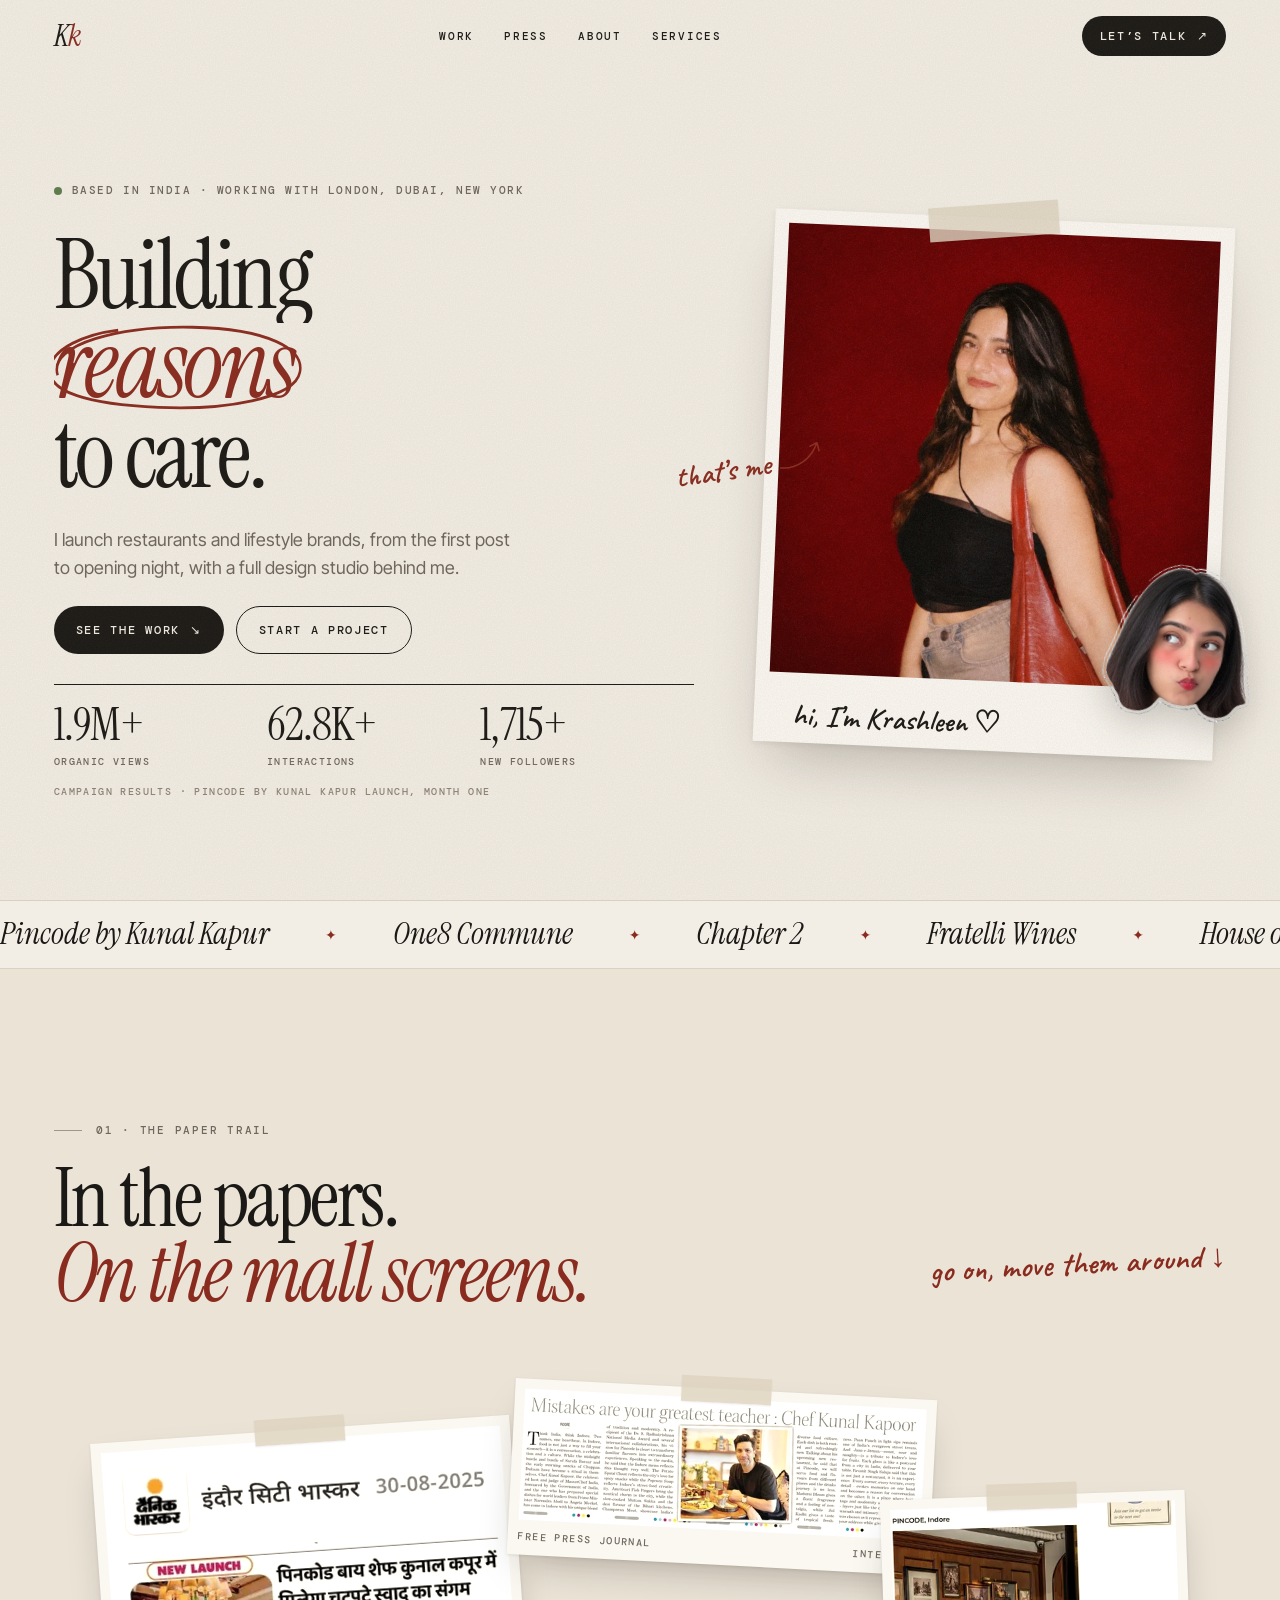
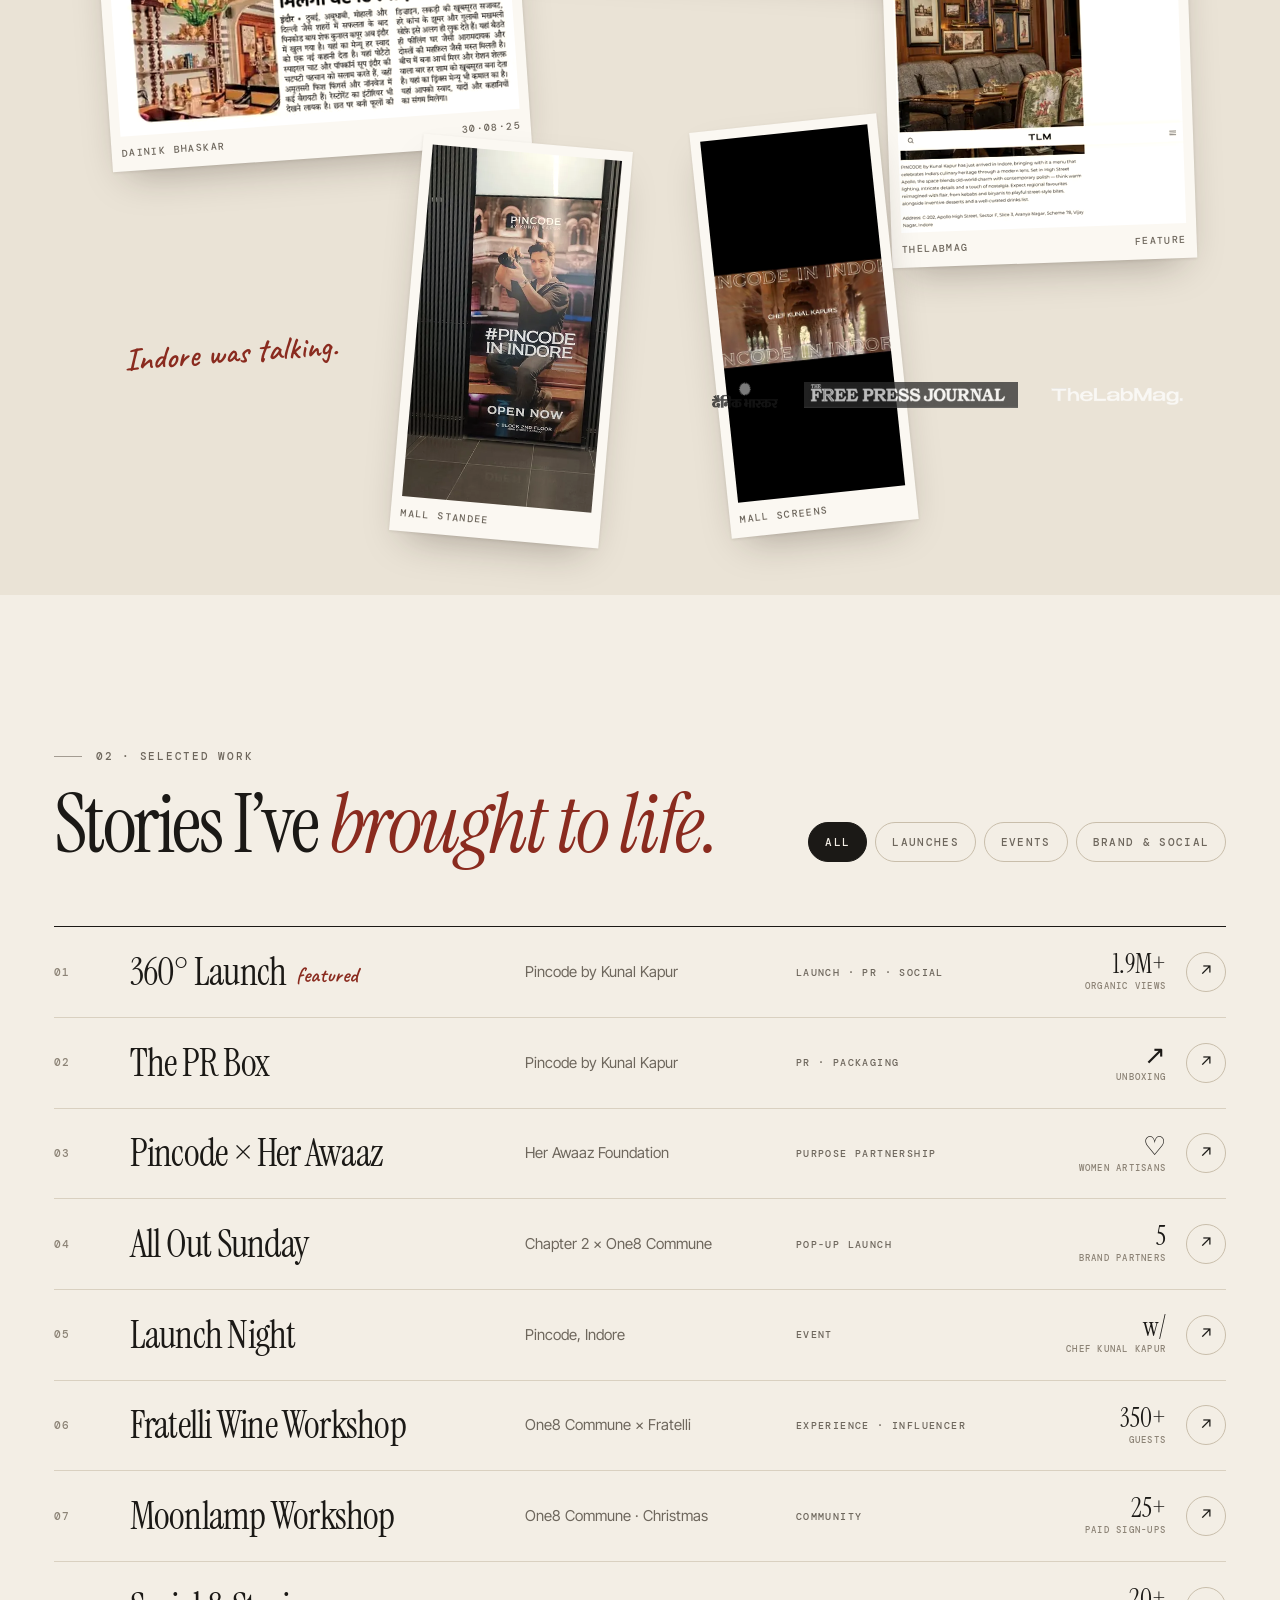
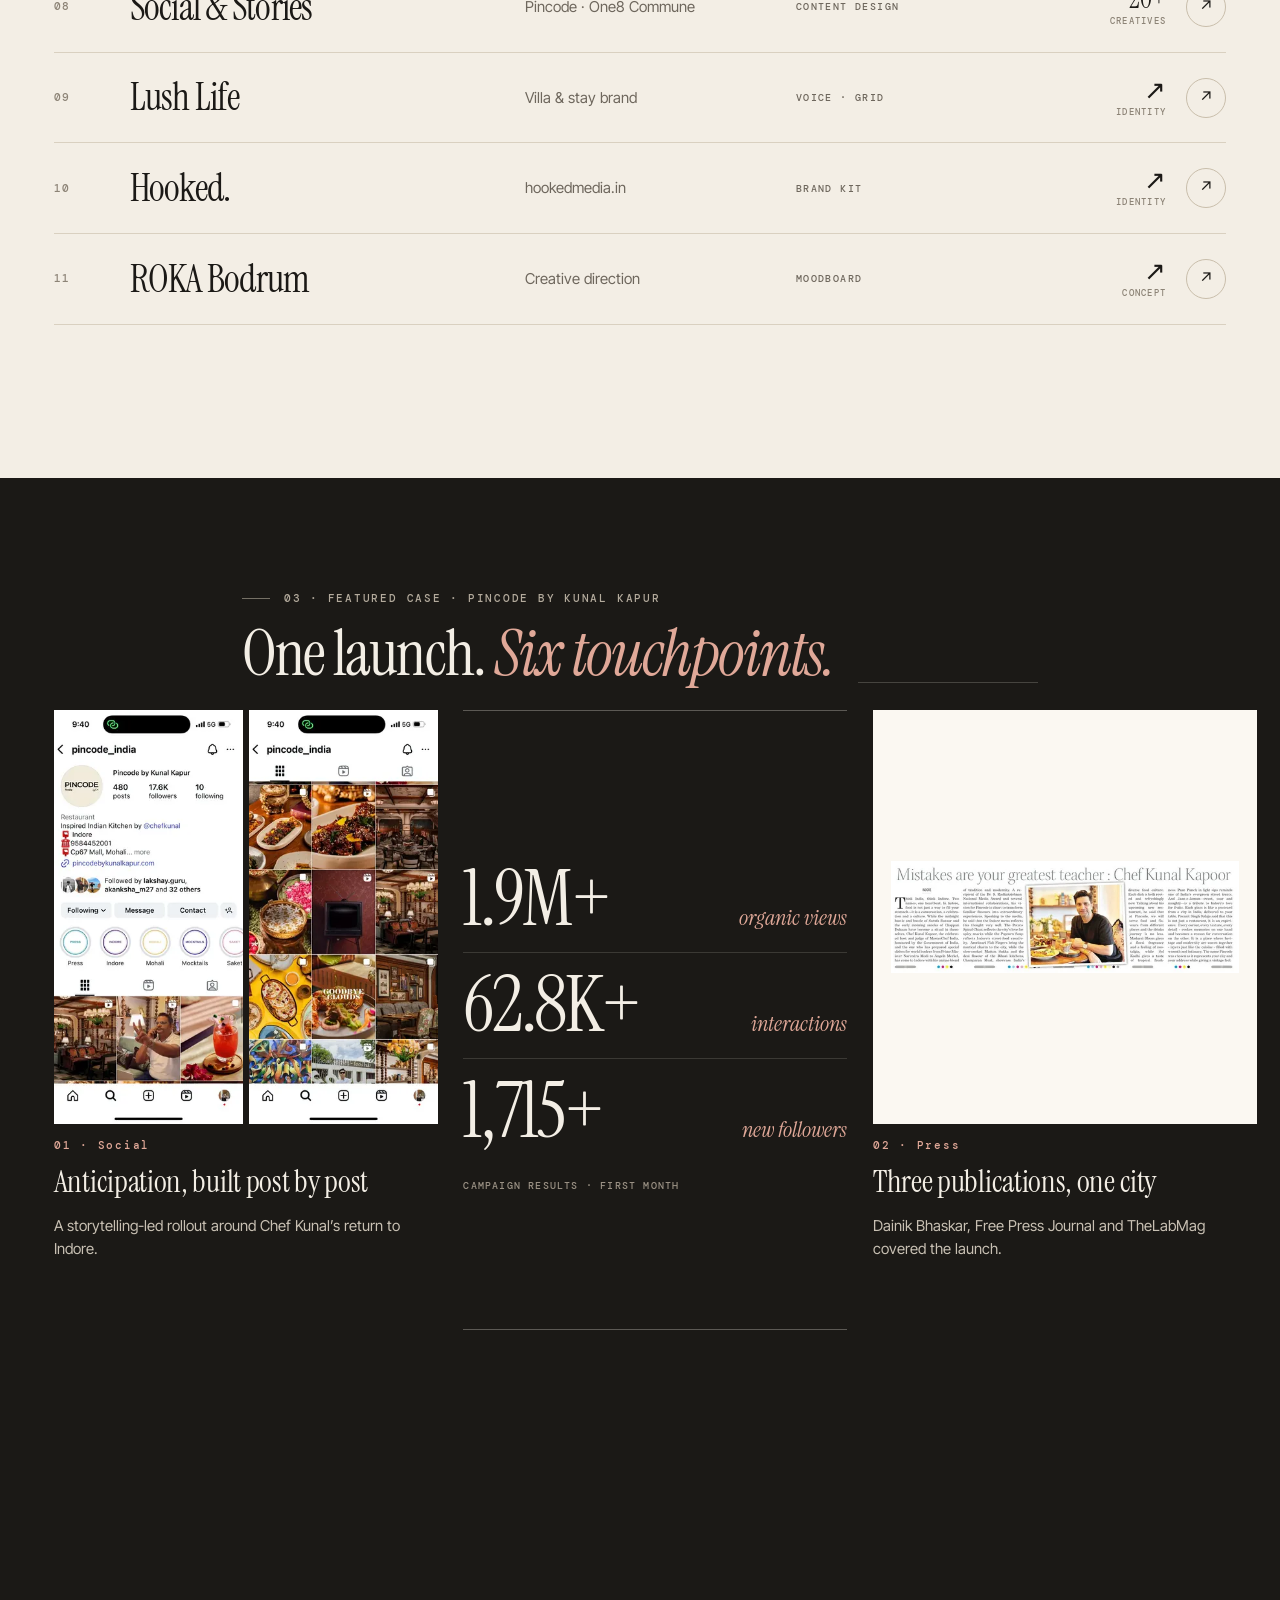
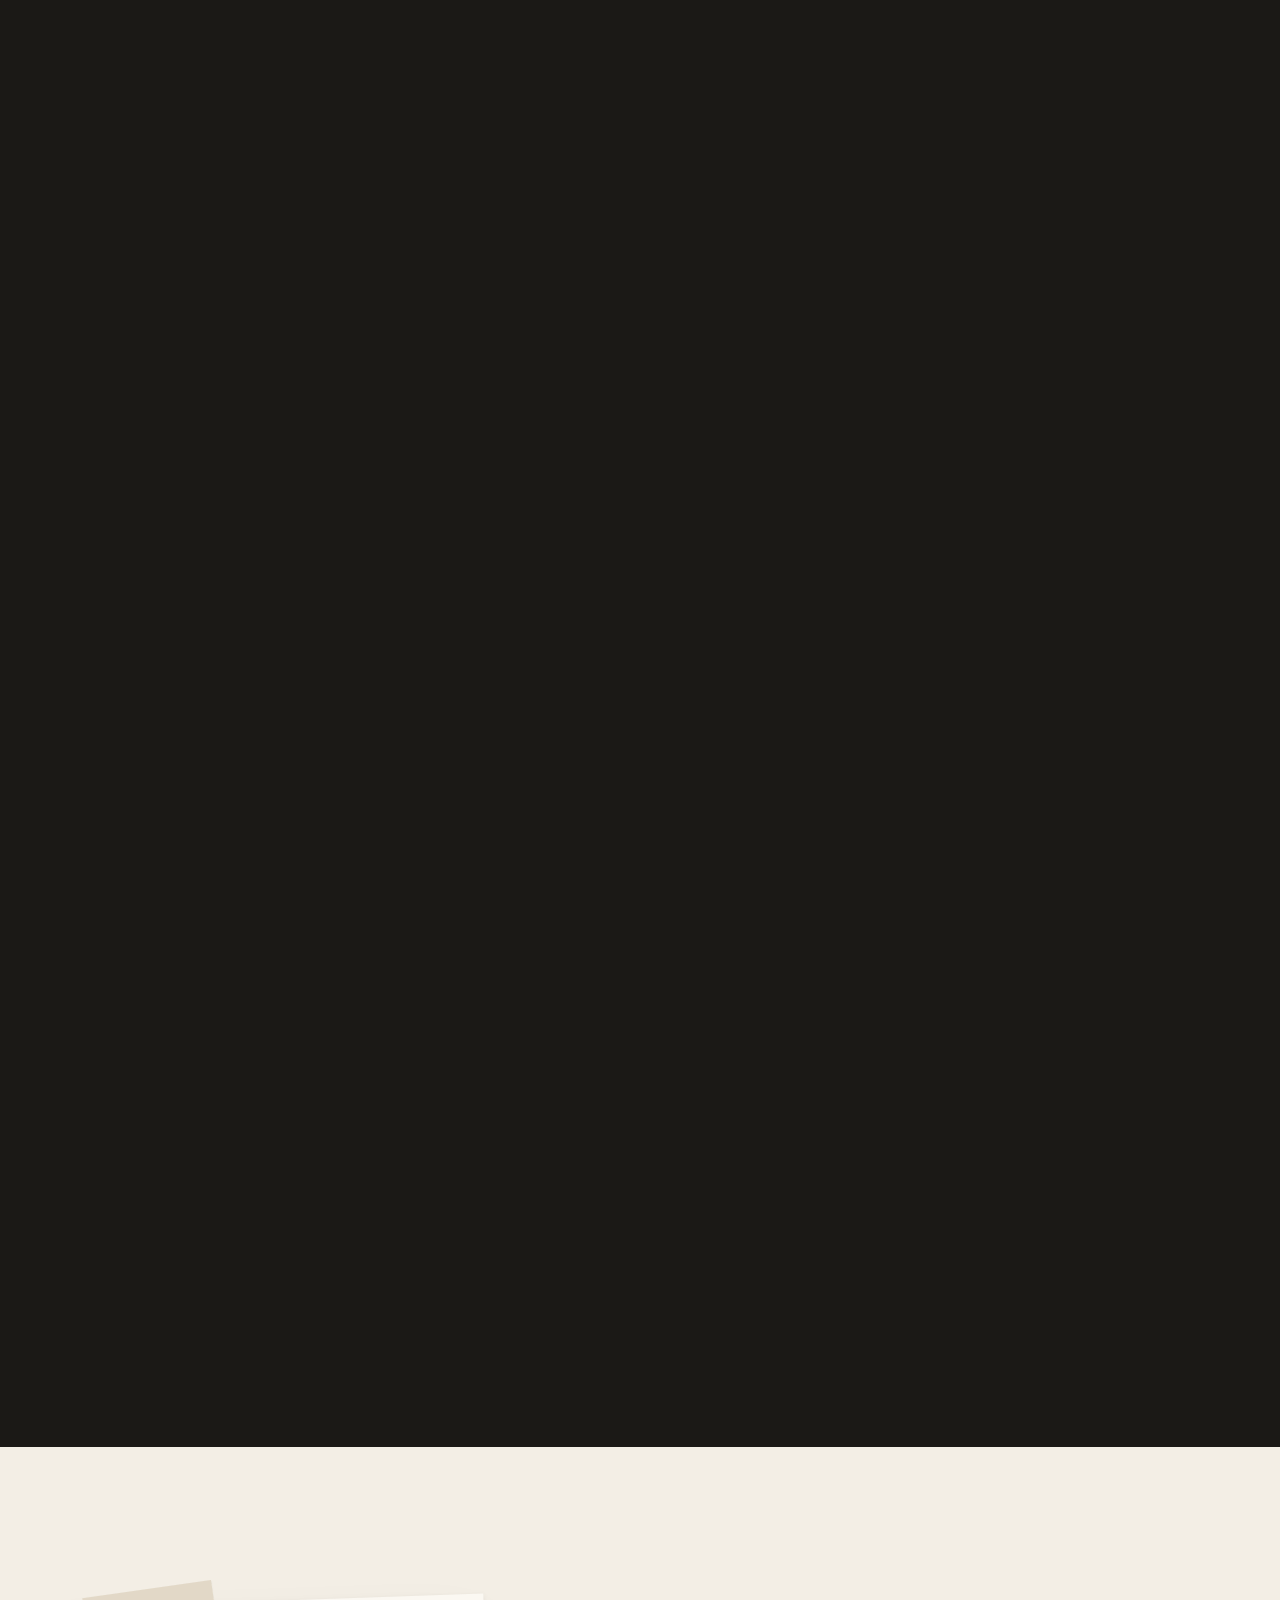
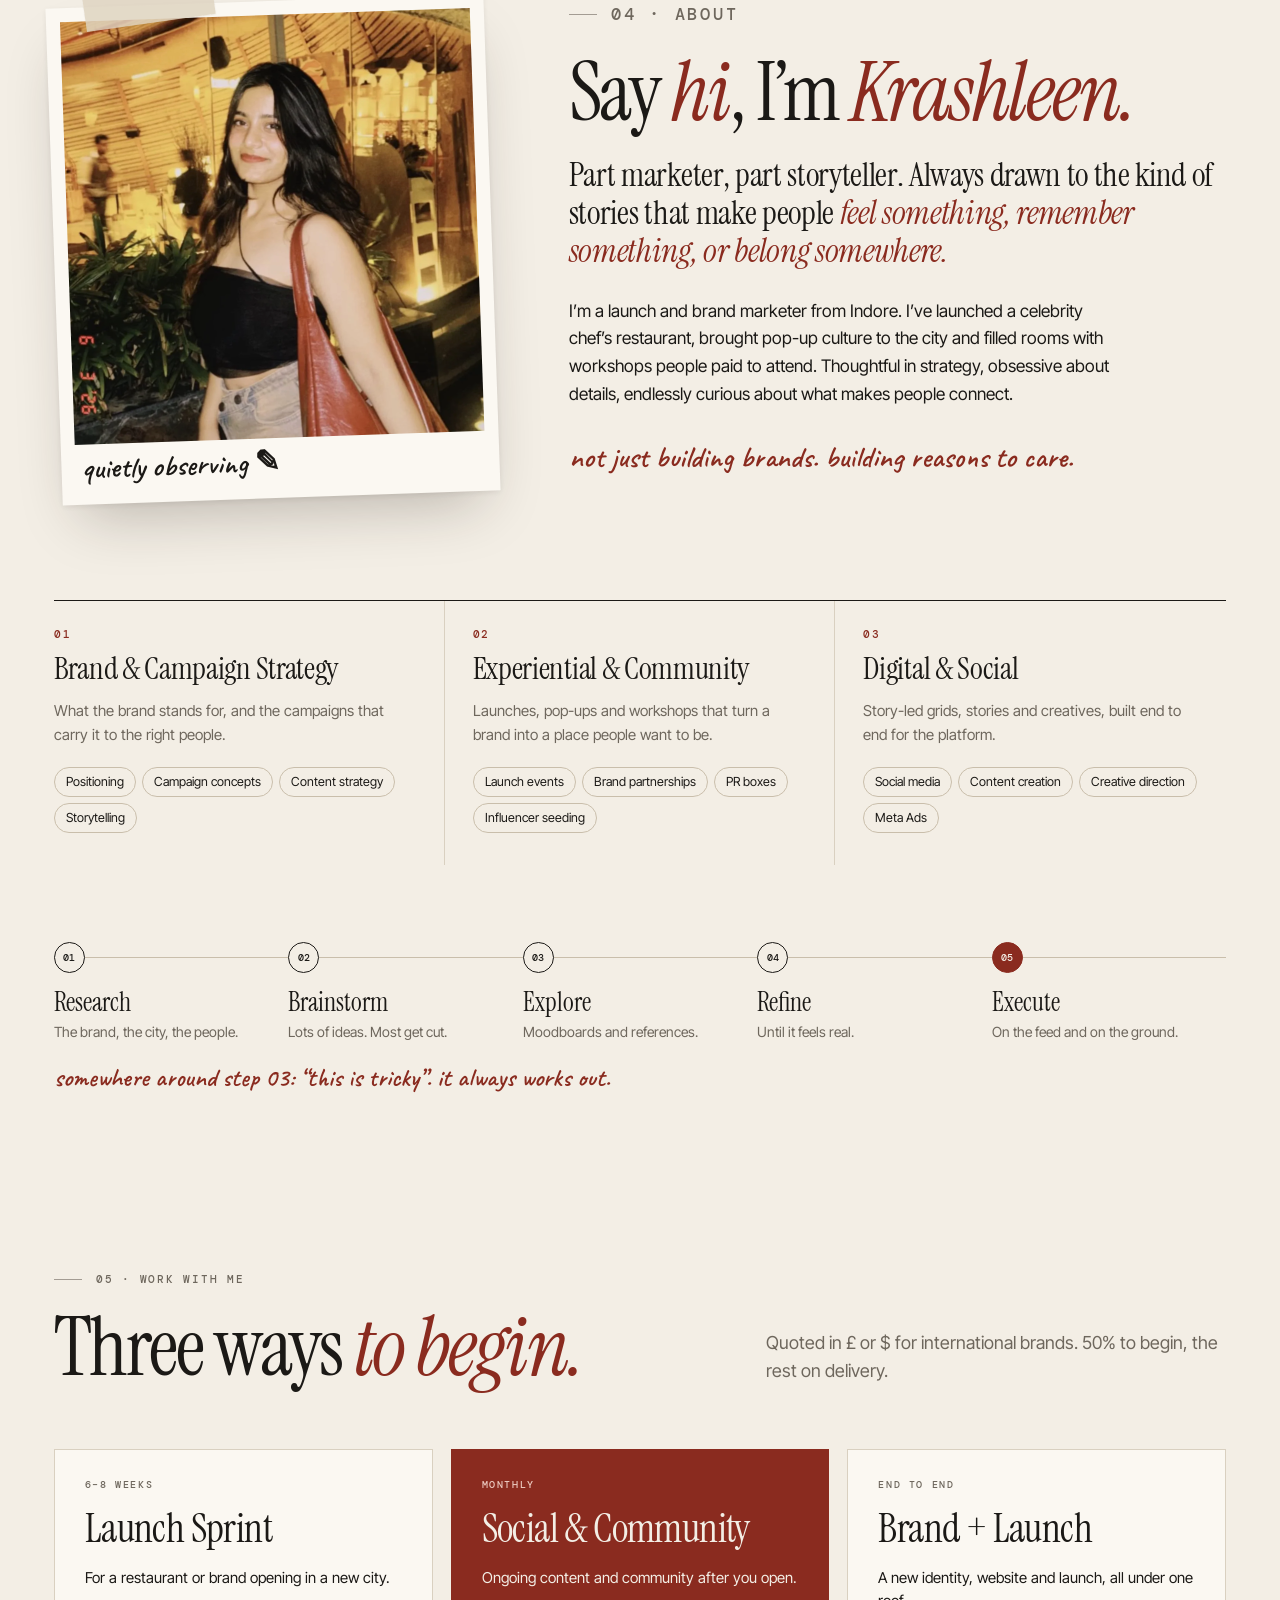
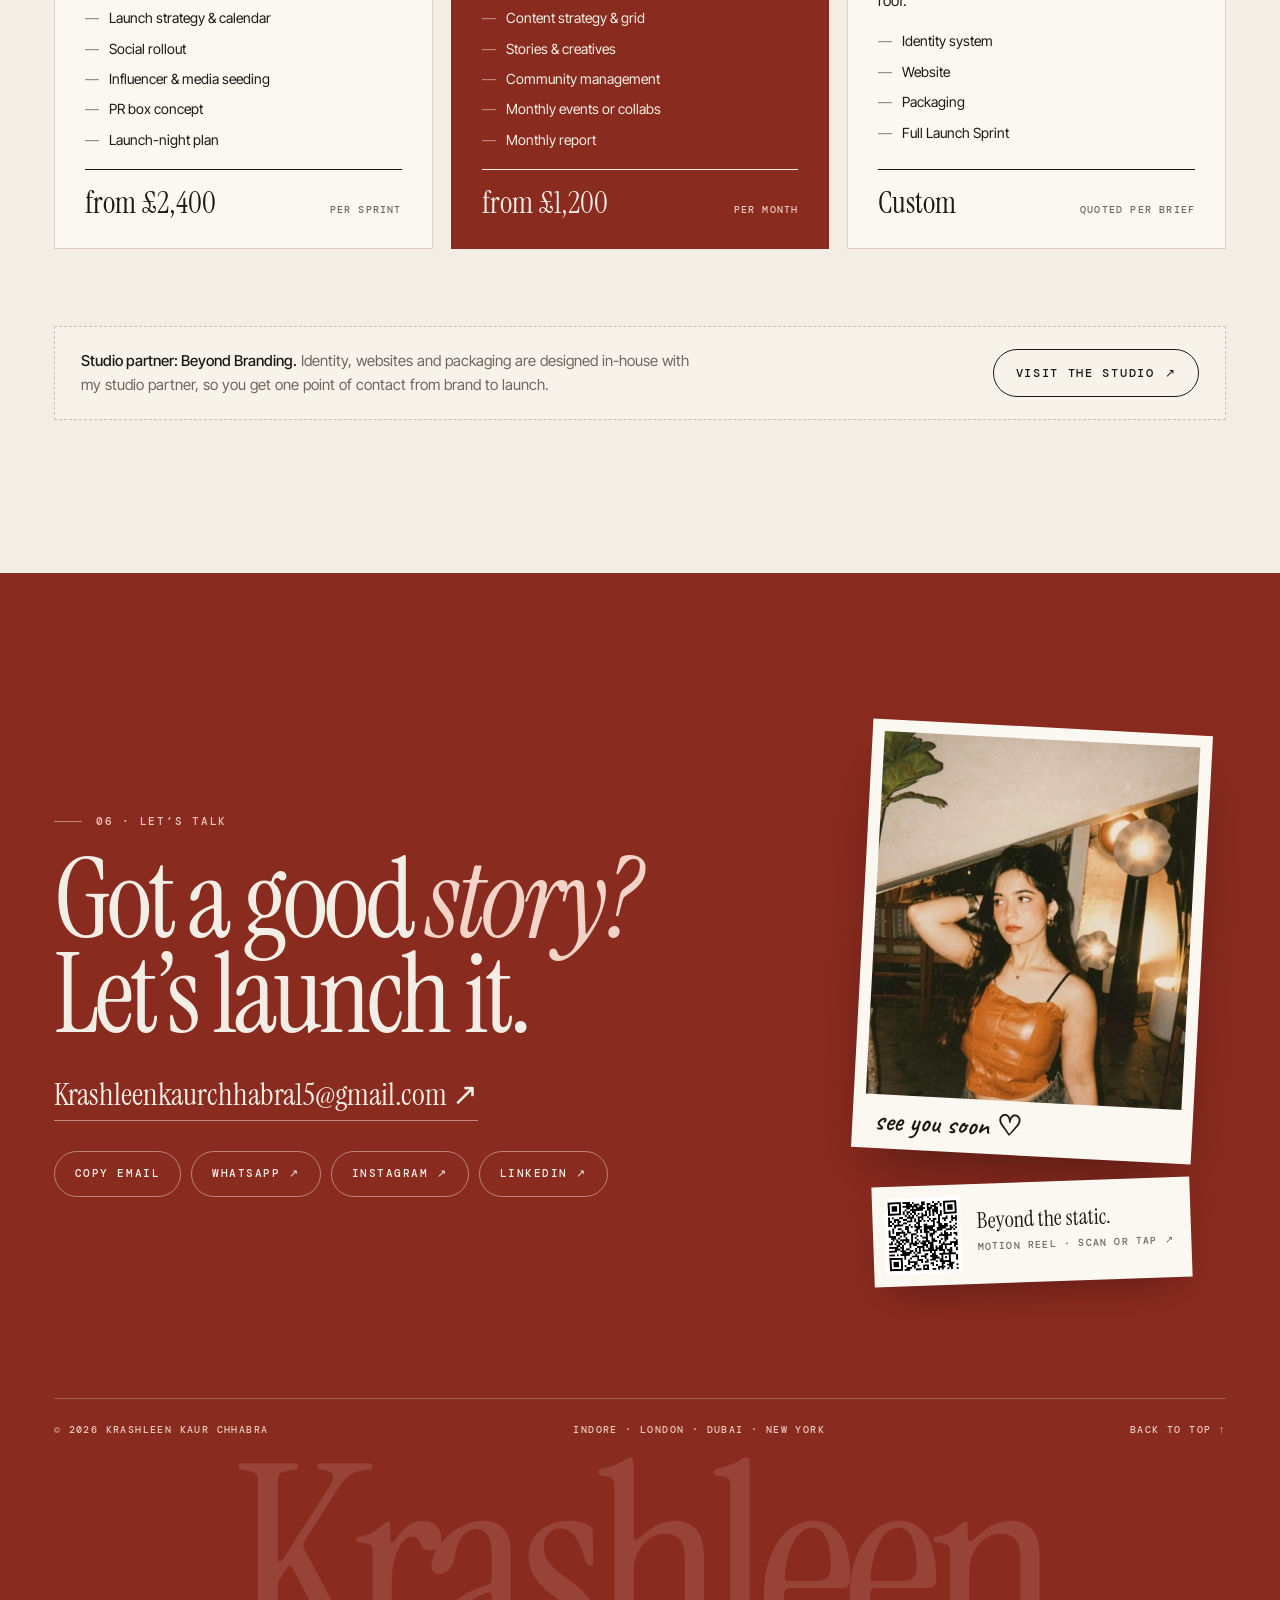
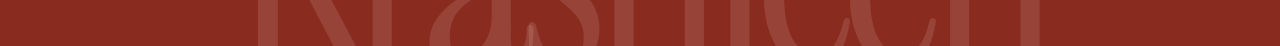
==== commit a449969f: "Redesign: proof-first structure, press paper trail, work index with case sheets, featured Pincode sc" ====
--- a/index.html
+++ b/index.html
@@ -1,1129 +1,436 @@
 <!doctype html>
 <html lang="en">
 <head>
-<meta charset="utf-8"><meta name="viewport" content="width=device-width, initial-scale=1">
-<title>Krashleen Kaur Chhabra — Marketing &amp; Brand Specialist</title>
-<meta name="description" content="Krashleen Kaur Chhabra — marketing and brand specialist from Indore. Campaigns, experiential launches, social media and brand identity. Building reasons to care.">
+<meta charset="utf-8"><meta name="viewport" content="width=device-width, initial-scale=1, viewport-fit=cover">
+<title>Krashleen Kaur Chhabra · Launch &amp; Brand Marketer</title>
+<meta name="description" content="Krashleen Kaur Chhabra launches restaurants and lifestyle brands: launch strategy, events, influencer &amp; PR, and social. Based in India, working with London, Dubai and New York.">
+<link rel="canonical" href="https://krashleen.in/">
 <meta name="theme-color" content="#F3EEE5">
-<meta property="og:title" content="Krashleen Kaur Chhabra — Building reasons to care.">
-<meta property="og:description" content="Marketing &amp; brand specialist. Campaigns, experiences, social media and brand storytelling.">
-<meta property="og:image" content="img/portrait.webp">
+<meta property="og:type" content="website">
+<meta property="og:url" content="https://krashleen.in/">
+<meta property="og:title" content="Krashleen Kaur Chhabra · Building reasons to care.">
+<meta property="og:description" content="Launch &amp; brand marketer for restaurants and lifestyle brands. 1.9M+ organic views for the Pincode by Kunal Kapur launch.">
+<meta property="og:image" content="https://krashleen.in/img/og.jpg">
+<meta property="og:image:width" content="1200"><meta property="og:image:height" content="630">
+<meta name="twitter:card" content="summary_large_image">
+<meta name="twitter:image" content="https://krashleen.in/img/og.jpg">
+<link rel="icon" href="data:image/svg+xml,<svg xmlns='http://www.w3.org/2000/svg' viewBox='0 0 64 64'><rect width='64' height='64' rx='14' fill='%238A2B1F'/><text x='32' y='45' font-family='Georgia,serif' font-style='italic' font-size='36' fill='%23F3EEE5' text-anchor='middle'>Kk</text></svg>">
+<script type="application/ld+json">{"@context":"https://schema.org","@type":"Person","name":"Krashleen Kaur Chhabra","url":"https://krashleen.in/","jobTitle":"Launch & Brand Marketer","address":{"@type":"PostalAddress","addressLocality":"Indore","addressCountry":"IN"},"email":"mailto:Krashleenkaurchhabra15@gmail.com","sameAs":["https://www.instagram.com/ikrashleen/"]}</script>
 <link rel="preconnect" href="https://fonts.googleapis.com"><link rel="preconnect" href="https://fonts.gstatic.com" crossorigin>
 <link href="https://fonts.googleapis.com/css2?family=Instrument+Serif:ital@0;1&family=Inter+Tight:wght@400;500;600&family=Caveat:wght@500;600;700&family=DM+Mono:wght@400;500&display=swap" rel="stylesheet">
-<style>
-:root{
- --paper:#F3EEE5;--paper-2:#EAE3D6;--card:#FBF8F2;--rule:#D9D0C0;--rule-2:#C9BEAB;
- --ink:#1B1916;--graphite:#6E675D;--soft:#9A9184;
- --accent:#8A2B1F;--accent-2:#A8392A;
- --serif:'Instrument Serif',Georgia,serif;--sans:'Inter Tight',system-ui,sans-serif;--hand:'Caveat',cursive;--mono:'DM Mono',ui-monospace,monospace;
- --rail:64px;--pad:clamp(20px,4vw,64px);--gut:calc(var(--rail) + var(--pad));
- --ease:cubic-bezier(.2,.7,.1,1);
-}
-*{box-sizing:border-box}
-html{color-scheme:light;-webkit-text-size-adjust:100%}
-html.lenis,html.lenis body{height:auto}.lenis.lenis-smooth{scroll-behavior:auto!important}.lenis.lenis-smooth [data-lenis-prevent]{overscroll-behavior:contain}.lenis.lenis-stopped{overflow:hidden}
-body{margin:0;background:var(--paper);color:var(--ink);font:400 16px/1.6 var(--sans);-webkit-font-smoothing:antialiased;text-rendering:optimizeLegibility;overflow-x:hidden}
-body::after{content:"";position:fixed;inset:0;pointer-events:none;z-index:90;opacity:.38;background-image:url("data:image/svg+xml;utf8,<svg xmlns='http://www.w3.org/2000/svg' width='240' height='240'><filter id='n'><feTurbulence type='fractalNoise' baseFrequency='.8' numOctaves='3' stitchTiles='stitch'/><feColorMatrix values='0 0 0 0 .22  0 0 0 0 .18  0 0 0 0 .12  0 0 0 .32 0'/></filter><rect width='100%25' height='100%25' filter='url(%23n)'/></svg>")}
-body::before{content:"";position:fixed;inset:0;pointer-events:none;z-index:0;background:radial-gradient(120% 80% at 20% 0%,rgba(255,255,255,.35),transparent 60%),radial-gradient(90% 70% at 100% 100%,rgba(160,140,110,.12),transparent 60%)}
-main,footer{position:relative;z-index:1}
-a{color:inherit;text-decoration:none}
-img{max-width:100%;display:block}
-button{font:inherit;color:inherit}
-::selection{background:var(--accent);color:var(--paper)}
-:focus-visible{outline:1.5px solid var(--accent);outline-offset:4px}
-
-/* ---------- type helpers ---------- */
-.mono{font:500 11px/1.5 var(--mono);letter-spacing:.14em;text-transform:uppercase}
-.kicker{font:500 11px/1.5 var(--mono);letter-spacing:.16em;text-transform:uppercase;color:var(--graphite);display:flex;gap:14px;align-items:center}
-.kicker::before{content:"";width:28px;height:1px;background:currentColor;opacity:.6}
-.hand{font-family:var(--hand);font-weight:600;color:var(--accent);line-height:.95}
-.serif{font-family:var(--serif);font-weight:400}
-.h-xl{font:400 clamp(54px,8.6vw,150px)/.9 var(--serif);letter-spacing:-.025em;margin:0}
-.h-l{font:400 clamp(44px,6.2vw,104px)/.92 var(--serif);letter-spacing:-.02em;margin:0}
-.h-m{font:400 clamp(34px,4vw,62px)/.95 var(--serif);letter-spacing:-.015em;margin:0}
-em{font-style:italic}
-.muted{color:var(--graphite)}
-
-/* ---------- rails ---------- */
-.rail{position:fixed;top:0;bottom:0;width:var(--rail);z-index:60;display:flex;flex-direction:column;align-items:center;justify-content:space-between;padding:26px 0;transition:color .5s var(--ease)}
-.rail-l{left:0;border-right:1px solid rgba(138,43,31,.28)}
-.rail-r{right:0;border-left:1px solid var(--rule)}
-.rail .vt{writing-mode:vertical-rl;transform:rotate(180deg);font:500 15px/1 var(--sans);letter-spacing:-.01em;white-space:nowrap;display:flex;gap:10px;align-items:center}
-.rail-r .vt{transform:none}
-.mono-mark{font:italic 400 26px/1 var(--serif)}
-.reach{transition:color .3s}.reach:hover{color:var(--accent)}
-.reach span{display:inline-block;transform:rotate(90deg)}
-.plus{width:34px;height:34px;display:grid;place-items:center;border:0;background:none;cursor:pointer;position:relative}
-.plus i{position:absolute;width:18px;height:1.5px;background:currentColor;transition:transform .5s var(--ease)}
-.plus i:last-child{transform:rotate(90deg)}
-body.menu-open .plus i:first-child{transform:rotate(45deg)}body.menu-open .plus i:last-child{transform:rotate(135deg)}
-.prog{width:1px;height:110px;background:var(--rule);position:relative;overflow:hidden}
-.prog b{position:absolute;left:0;top:0;width:1px;height:100%;background:var(--accent);transform-origin:top;transform:scaleY(0)}
-body.on-dark .rail{color:var(--paper)}
-body.on-dark .rail-l{border-color:rgba(243,238,229,.25)}body.on-dark .rail-r{border-color:rgba(243,238,229,.2)}
-body.on-dark .prog{background:rgba(243,238,229,.25)}body.on-dark .prog b{background:var(--paper)}
-body.menu-open .rail{color:var(--ink)}
-.mbar{display:none}
-
-/* ---------- menu ---------- */
-.menu{position:fixed;inset:0;z-index:55;background:var(--paper);padding:clamp(80px,12vh,140px) var(--gut) 40px;display:grid;grid-template-columns:1.3fr 1fr;gap:40px;align-items:end;clip-path:inset(0 0 100% 0);transition:clip-path .8s var(--ease);visibility:hidden}
-body.menu-open .menu{clip-path:inset(0 0 0 0);visibility:visible}
-.menu ol{list-style:none;margin:0;padding:0;counter-reset:m}
-.menu li{border-top:1px solid var(--rule);overflow:hidden}
-.menu li:last-child{border-bottom:1px solid var(--rule)}
-.menu a{display:flex;align-items:baseline;gap:22px;padding:10px 0;font:400 clamp(40px,6vw,88px)/1 var(--serif);letter-spacing:-.02em;transform:translateY(105%);transition:transform .8s var(--ease),color .3s}
-.menu a::before{counter-increment:m;content:"0" counter(m);font:500 11px var(--mono);letter-spacing:.14em;color:var(--graphite);transform:translateY(-1.6em)}
-.menu a:hover{color:var(--accent);font-style:italic}
-body.menu-open .menu a{transform:none}
-body.menu-open .menu li:nth-child(2) a{transition-delay:.05s}body.menu-open .menu li:nth-child(3) a{transition-delay:.1s}body.menu-open .menu li:nth-child(4) a{transition-delay:.15s}body.menu-open .menu li:nth-child(5) a{transition-delay:.2s}body.menu-open .menu li:nth-child(6) a{transition-delay:.25s}
-.menu-side{display:grid;gap:22px;align-content:end}
-.menu-side .hand{font-size:clamp(30px,3vw,44px);transform:rotate(-3deg)}
-.menu-side p{margin:0;color:var(--graphite);max-width:34ch}
-
-/* ---------- preloader ---------- */
-.pre{position:fixed;inset:0;z-index:200;background:var(--paper);display:grid;place-items:center;transition:transform 1s var(--ease) .1s}
-.pre.done{transform:translateY(-100%)}
-.pre p{margin:0;font:600 clamp(48px,7vw,96px)/1 var(--hand);color:var(--accent);clip-path:inset(0 100% 0 0);animation:write 1.3s var(--ease) .15s forwards}
-.pre span{position:absolute;bottom:30px;left:50%;transform:translateX(-50%);color:var(--graphite)}
-@keyframes write{to{clip-path:inset(0 0 0 0)}}
-
-/* ---------- reveal ---------- */
-.rv{opacity:0;transform:translateY(28px);transition:opacity 1s var(--ease),transform 1.1s var(--ease)}
-.rv.in{opacity:1;transform:none}
-.rv.d1{transition-delay:.08s}.rv.d2{transition-delay:.16s}.rv.d3{transition-delay:.24s}
-.mask{display:block;overflow:hidden;padding-bottom:.06em;margin-bottom:-.06em}
-.mask>span{display:block;transform:translateY(105%);transition:transform 1.2s var(--ease)}
-.in .mask>span,.mask.in>span{transform:none}
-.draw path{stroke-dasharray:1;stroke-dashoffset:1;transition:stroke-dashoffset 1.6s var(--ease) .3s}
-.draw.in path,.in .draw path{stroke-dashoffset:0}
-.gal img{filter:grayscale(1) contrast(1.04) brightness(1.02);transition:filter 1.6s var(--ease),transform .9s var(--ease)}
-.gal img.dev{filter:none}
-
-/* ---------- section scaffolding ---------- */
-.sec{padding:clamp(90px,12vw,180px) var(--gut);position:relative}
-.alt{background:var(--paper-2)}
-.sec-head{display:grid;grid-template-columns:minmax(0,1fr) auto;gap:24px 40px;align-items:end;margin-bottom:clamp(44px,6vw,90px)}
-.sec-head .kicker{grid-column:1/-1}
-.tape{position:relative}
-.tape::before{content:"";position:absolute;z-index:3;top:-11px;left:50%;width:84px;height:24px;background:rgba(214,198,166,.72);transform:translateX(-50%) rotate(-4deg);box-shadow:0 1px 2px rgba(60,40,10,.08);backdrop-filter:blur(1px)}
-.tape.r::before{transform:translateX(-50%) rotate(5deg);left:62%}
-.chips{display:flex;flex-wrap:wrap;gap:6px}
-.chips span{font:500 10.5px/1 var(--mono);letter-spacing:.08em;text-transform:uppercase;color:var(--ink);border:1px solid var(--rule-2);padding:8px 11px 7px;border-radius:100px;background:rgba(251,248,242,.5)}
-
-/* ---------- hero ---------- */
-.hero{min-height:100svh;padding:28px var(--gut) 0;display:grid;grid-template-columns:minmax(0,1fr);grid-template-rows:auto 1fr auto;position:relative;overflow:hidden}
-.htop{display:grid;grid-template-columns:1fr auto 1fr;align-items:center;gap:20px;color:var(--graphite)}
-.htop nav{display:flex;gap:clamp(18px,3vw,44px)}
-.htop nav a{position:relative;color:var(--ink)}
-.htop nav a::after{content:"";position:absolute;left:0;right:0;bottom:-3px;height:1px;background:currentColor;transform:scaleX(0);transform-origin:right;transition:transform .5s var(--ease)}
-.htop nav a:hover::after{transform:scaleX(1);transform-origin:left}
-.htop .r{justify-self:end;display:flex;align-items:center;gap:9px}
-.dot{width:7px;height:7px;border-radius:50%;background:var(--accent);box-shadow:0 0 0 0 rgba(138,43,31,.5);animation:pulse 2.4s infinite}
-@keyframes pulse{70%{box-shadow:0 0 0 9px rgba(138,43,31,0)}100%{box-shadow:0 0 0 0 rgba(138,43,31,0)}}
-.hmid{display:grid;grid-template-columns:minmax(0,1.05fr) minmax(0,1fr);align-items:center;padding:clamp(40px,7vh,90px) 0 clamp(20px,3vh,40px);position:relative;z-index:4}
-.htext .kicker{margin-bottom:28px}
-.hero h1{font:400 clamp(52px,6.6vw,118px)/.93 var(--serif);letter-spacing:-.025em;margin:0}
-.hero h1 em{position:relative;display:inline-block;color:var(--accent)}
-.circle{position:absolute;left:-9%;top:-14%;width:118%;height:132%;overflow:visible;pointer-events:none}
-.circle path{fill:none;stroke:var(--accent);stroke-width:1.6;stroke-linecap:round;vector-effect:non-scaling-stroke}
-.hlede{display:grid;grid-template-columns:minmax(0,40ch) auto;gap:24px 40px;align-items:end;margin-top:clamp(28px,4vh,44px)}
-.hlede p{margin:0;color:var(--graphite);font-size:clamp(15px,1.15vw,17px);line-height:1.65}
-.link{display:inline-flex;align-items:center;gap:10px;font:500 12px var(--mono);letter-spacing:.14em;text-transform:uppercase;color:var(--accent);border-bottom:1px solid currentColor;padding-bottom:4px;white-space:nowrap;transition:gap .4s var(--ease)}
-.link:hover{gap:16px}
-.hnote{font-size:clamp(26px,2.4vw,36px);transform:rotate(-4deg);margin-top:30px;display:inline-block}
-.wordmark{position:relative;z-index:2;font:400 clamp(100px,19.6vw,380px)/.74 var(--serif);letter-spacing:-.045em;margin:0 0 0 -.04em;white-space:nowrap;color:var(--ink);user-select:none}
-.wordmark i{font-style:italic;color:var(--accent);font-size:.32em;letter-spacing:0;vertical-align:.95em;margin-left:.08em}
-.hportrait{position:absolute;z-index:3;right:var(--rail);bottom:0;height:min(80%,820px);width:auto;filter:drop-shadow(0 18px 30px rgba(40,30,20,.14))}
-.hpolaroid{position:absolute;z-index:4;right:calc(var(--rail) + 31%);top:42%;width:clamp(120px,10.5vw,170px);background:var(--card);padding:8px 8px 30px;transform:rotate(-6deg);box-shadow:0 10px 30px rgba(40,30,20,.12)}
-.hpolaroid img{aspect-ratio:4/5;object-fit:cover;width:100%}
-.hpolaroid figcaption{position:absolute;bottom:4px;left:0;right:0;text-align:center;font:600 18px/1 var(--hand);color:var(--ink)}
-.hme{position:absolute;z-index:5;right:calc(var(--rail) + min(30vw,430px));top:19%;font-size:32px;transform:rotate(-6deg);text-align:center}
-.hme svg{width:46px;height:46px;display:block;margin:6px 0 0 60%}
-.hme path{fill:none;stroke:var(--accent);stroke-width:1.6;stroke-linecap:round}
-
-/* ---------- statement ---------- */
-.statement{padding:clamp(90px,12vw,170px) var(--gut);border-top:1px solid var(--rule)}
-.statement p.big{margin:0;font:500 clamp(28px,3.7vw,60px)/1.12 var(--sans);letter-spacing:-.03em;max-width:30ch}
-.statement p.big span.g{color:var(--soft)}
-.ul{background:url("data:image/svg+xml;utf8,<svg xmlns='http://www.w3.org/2000/svg' viewBox='0 0 200 10' preserveAspectRatio='none'><path d='M2 6 C40 2 70 9 110 5 S175 3 198 6' fill='none' stroke='%238A2B1F' stroke-width='2.2' stroke-linecap='round'/></svg>") left bottom/100% .26em no-repeat;-webkit-box-decoration-break:clone;box-decoration-break:clone;padding-bottom:.08em}
-.sig{display:grid;grid-template-columns:repeat(3,auto);justify-content:space-between;gap:12px;margin-top:clamp(50px,6vw,80px);padding-top:16px;border-top:1px solid var(--rule);color:var(--graphite)}
-
-/* ---------- about ---------- */
-.about{display:grid;grid-template-columns:minmax(0,.9fr) minmax(0,1.1fr);gap:clamp(40px,7vw,120px);align-items:start}
-.about-l{position:sticky;top:60px}
-.about-photo{background:var(--card);padding:12px 12px 56px;transform:rotate(-2deg);box-shadow:0 18px 40px rgba(40,30,20,.12);max-width:440px}
-.about-photo img{width:100%;aspect-ratio:440/503;object-fit:cover}
-.about-photo figcaption{position:absolute;left:16px;right:16px;bottom:12px;font:600 26px/1 var(--hand);color:var(--ink);display:flex;justify-content:space-between}
-.margin-list{display:block;margin:34px 0 0 58%;font-size:26px;line-height:1.05;transform:rotate(4deg)}
-.about-r h2{margin:20px 0 4px}
-.about-r .hsub{font-size:clamp(28px,2.6vw,38px);display:inline-block;transform:rotate(-2deg);margin-bottom:34px}
-.about-r p{margin:0 0 20px;max-width:56ch;color:var(--graphite)}
-.about-r blockquote{margin:36px 0;padding:0 0 0 24px;border-left:1px solid var(--accent);font:italic 400 clamp(28px,2.8vw,42px)/1.12 var(--serif);color:var(--ink);max-width:22ch}
-.about-r .closing{color:var(--ink);font-weight:500}
-.care{margin:44px 0 0;padding-top:28px;border-top:1px solid var(--rule);color:var(--ink)!important;font:400 clamp(30px,3.2vw,50px)/1.05 var(--serif);letter-spacing:-.015em}
-.care em{color:var(--accent)}
-.offclock{margin-top:44px;display:grid;grid-template-columns:auto 1fr;gap:16px 28px;align-items:baseline}
-.offclock .hand{font-size:28px}
-
-/* ---------- capabilities ---------- */
-.caps{border-top:1px solid var(--ink)}
-.cap{display:grid;grid-template-columns:60px minmax(0,1fr) minmax(0,1.1fr) 40px;gap:20px 40px;padding:clamp(30px,3.6vw,48px) 0;border-bottom:1px solid var(--rule);align-items:start;transition:background .5s}
-.cap .n{color:var(--graphite);padding-top:10px}
-.cap h3{font:400 clamp(32px,3.4vw,52px)/1 var(--serif);margin:0 0 12px;letter-spacing:-.015em;transition:transform .6s var(--ease),color .4s}
-.cap p{margin:0;color:var(--graphite);max-width:38ch}
-.cap .chips{padding-top:8px}
-.cap svg{width:28px;height:28px;margin-top:8px;color:var(--soft);transition:color .4s,transform .6s var(--ease)}
-.cap:hover h3{transform:translateX(10px);color:var(--accent)}
-.cap:hover svg{color:var(--accent);transform:rotate(-12deg)}
-
-/* ---------- process + brands ---------- */
-.proc-wrap{display:grid;grid-template-columns:minmax(0,.9fr) minmax(0,1.6fr);gap:clamp(40px,6vw,100px);align-items:start}
-.proc-title{font:600 clamp(60px,7vw,108px)/.85 var(--hand);color:var(--accent);margin:18px 0 20px;transform:rotate(-2deg);transform-origin:left}
-.proc-wrap .intro{color:var(--graphite);max-width:40ch;margin:0}
-.curve{margin:0;overflow-x:auto;padding-bottom:6px}
-.curve svg{display:block;width:100%;min-width:680px;height:auto}
-.curve text{font-family:var(--mono);font-size:12.5px;letter-spacing:.1em;fill:var(--ink)}
-.curve .hd{font-family:var(--hand);font-size:26px;font-weight:600;fill:var(--accent);letter-spacing:0}
-.curve .ex{font-family:var(--serif);font-size:30px;letter-spacing:0;font-style:italic}
-.curve .line{fill:none;stroke:var(--ink);stroke-width:2.2;stroke-linecap:round}
-.outro{font:400 clamp(26px,2.4vw,36px)/1.15 var(--serif);font-style:italic;margin:28px 0 0;max-width:30ch}
-.brands{margin-top:clamp(90px,10vw,150px);display:grid;grid-template-columns:minmax(0,.9fr) minmax(0,1.6fr);gap:clamp(40px,6vw,100px);align-items:start}
-.brands h3{margin:18px 0 0}
-.brands .hand{font-size:30px;display:inline-block;margin-top:16px;transform:rotate(-3deg)}
-.bgrid{display:grid;grid-template-columns:repeat(4,minmax(0,1fr));border-top:1px solid var(--rule);border-left:1px solid var(--rule)}
-.bgrid>*{border-right:1px solid var(--rule);border-bottom:1px solid var(--rule);aspect-ratio:1.15;display:grid;place-items:center;text-align:center;padding:14px;font:400 clamp(20px,1.9vw,30px)/1 var(--serif);transition:background .4s,color .4s}
-.bgrid>span:hover{background:var(--ink);color:var(--paper);font-style:italic}
-.bgrid figure{margin:0;padding:0;grid-row:span 3;aspect-ratio:auto;overflow:hidden;cursor:zoom-in}
-.bgrid figure img{width:100%;height:100%;object-fit:cover}
-
-/* ---------- interlude ---------- */
-.enough{text-align:center;padding:clamp(110px,15vw,220px) var(--gut);border-top:1px solid var(--rule);border-bottom:1px solid var(--rule);overflow:hidden}
-.enough h2{font:400 clamp(60px,11vw,200px)/.88 var(--serif);letter-spacing:-.035em;margin:0}
-.enough h2 em{color:var(--accent);position:relative;display:inline-block}
-.enough h2 em svg{position:absolute;left:0;right:0;bottom:-.08em;width:100%;height:.22em;overflow:visible}
-.enough h2 em path{fill:none;stroke:var(--accent);stroke-width:2;stroke-linecap:round;vector-effect:non-scaling-stroke}
-.enough p{margin:40px 0 0;color:var(--graphite)}
-
-/* ---------- work index ---------- */
-.idx{border-top:1px solid var(--ink)}
-.idx a{display:grid;grid-template-columns:70px minmax(0,1.4fr) minmax(0,1fr) 120px 30px;gap:20px;align-items:center;padding:clamp(20px,2.4vw,30px) 0;border-bottom:1px solid var(--rule);position:relative;transition:padding .6s var(--ease)}
-.idx a::before{content:"";position:absolute;inset:0;background:var(--ink);transform:scaleY(0);transform-origin:bottom;transition:transform .6s var(--ease);z-index:-1}
-.idx a:hover{padding-left:20px;padding-right:20px;color:var(--paper)}
-.idx a:hover::before{transform:scaleY(1)}
-.idx a:hover .muted,.idx a:hover .mono{color:rgba(243,238,229,.7)}
-.idx .t{font:400 clamp(26px,2.8vw,44px)/1 var(--serif);letter-spacing:-.01em}
-.idx a:hover .t{font-style:italic}
-.idx .pl{font:300 26px/1 var(--sans);color:var(--accent);justify-self:end;transition:transform .6s var(--ease)}
-.idx a:hover .pl{transform:rotate(90deg);color:var(--paper)}
-.idx .muted{font-size:15px}
-.idxwrap{isolation:isolate}
-
-/* ---------- case files ---------- */
-.case{padding:clamp(90px,11vw,160px) var(--gut);position:relative;border-top:1px solid var(--rule)}
-.case-head{display:grid;grid-template-columns:minmax(0,1fr);gap:10px 40px;align-items:end;margin-bottom:clamp(44px,6vw,80px);position:relative}
-.case-head .meta{grid-column:1/-1;display:flex;justify-content:space-between;gap:20px;color:var(--graphite);border-bottom:1px solid var(--rule);padding-bottom:14px;margin-bottom:clamp(26px,3vw,40px)}
-.case-head h2{font:400 clamp(50px,7.4vw,128px)/.9 var(--serif);letter-spacing:-.025em;margin:0;max-width:13ch}
-.case-head .client{font-size:clamp(28px,2.6vw,38px);margin-top:14px;display:inline-block;transform:rotate(-2deg)}
-.case-head .chips{max-width:560px;justify-content:flex-start;margin-top:22px}
-.cnum{position:absolute;right:-.02em;bottom:-.06em;font:italic 400 clamp(120px,17vw,280px)/.8 var(--serif);color:transparent;-webkit-text-stroke:1px var(--rule-2);pointer-events:none;z-index:0}
-.case-body.pr{grid-template-columns:minmax(0,1.9fr) minmax(0,1fr)}
-.case-body{display:grid;grid-template-columns:minmax(0,1fr) minmax(0,1.25fr) minmax(0,1fr);gap:clamp(26px,3.4vw,56px);align-items:start;position:relative;z-index:1}
-.blk+.blk{margin-top:44px}
-.blk h3{font:500 11px/1 var(--mono);letter-spacing:.16em;text-transform:uppercase;margin:0 0 16px;display:flex;gap:10px;align-items:center;color:var(--ink)}
-.blk h3::before{content:"";width:7px;height:7px;border-radius:50%;background:var(--accent)}
-.blk p{margin:0;color:var(--graphite);font-size:15.5px;line-height:1.72}
-.blk ul{list-style:none;margin:0;padding:0;border-top:1px solid var(--rule)}
-.blk li{padding:11px 0;border-bottom:1px solid var(--rule);font-size:14.5px;line-height:1.5;display:grid;grid-template-columns:22px 1fr}
-.blk li::before{content:"↳";color:var(--soft);font-size:13px}
-.stats{display:grid;grid-template-columns:minmax(0,1fr) minmax(0,1fr);gap:28px 24px}
-.stat{border-top:1px solid var(--ink);padding-top:12px}
-.stat strong{display:block;font:400 clamp(46px,4.6vw,72px)/1 var(--serif);letter-spacing:-.03em}
-.stat strong.w{font:600 25px/1.05 var(--hand);color:var(--accent);letter-spacing:0;padding-top:6px;min-height:52px}
-.stat span{display:block;margin-top:8px;color:var(--graphite);font:500 10px/1.4 var(--mono);letter-spacing:.12em;text-transform:uppercase}
-
-/* galleries */
-.gal figure{margin:0;overflow:hidden;cursor:zoom-in;background:var(--card)}
-.gal figure:hover img{transform:scale(1.04)}
-.scrap{display:grid;grid-template-columns:minmax(0,1fr) minmax(0,1fr);gap:12px}
-.scrap figure{padding:6px}
-.scrap img{width:100%;aspect-ratio:4/5;object-fit:cover}
-.scrap .wide{grid-column:span 2}.scrap .wide img{aspect-ratio:16/9}
-.scrap .fit img{object-fit:contain;background:var(--card)}
-.scrap figure:nth-child(3n+1){transform:rotate(-.6deg)}.scrap figure:nth-child(3n+2){transform:rotate(.5deg)}
-.logos{display:flex;flex-wrap:wrap;gap:16px 22px;align-items:center;background:var(--ink);padding:22px;border-radius:2px}
-.logos img{height:32px;width:auto;opacity:.9}.logos img.r{height:56px}
-.trio{display:grid;grid-template-columns:repeat(3,minmax(0,1fr));gap:clamp(26px,3.4vw,56px);align-items:start}
-.trio h3.big{font:400 clamp(30px,2.8vw,44px)/1 var(--serif);margin:0 0 20px;padding-bottom:14px;border-bottom:1px solid var(--ink)}
-.phones{display:grid;grid-template-columns:repeat(3,1fr);gap:8px}
-.phones figure{border-radius:14px;padding:0;background:var(--ink);border:3px solid var(--ink)}
-.phones img{width:100%;aspect-ratio:9/19;object-fit:cover;border-radius:11px}
-.note{font-size:14.5px;line-height:1.7;margin:18px 0 0;color:var(--graphite)}.note b{color:var(--ink);font-weight:500}
-.press{display:flex;flex-wrap:wrap;gap:16px;align-items:center;padding:14px 0;margin-bottom:16px;border-bottom:1px solid var(--rule)}
-.press img{height:26px;width:auto;filter:grayscale(1)}
-.clip{padding:8px!important;margin-bottom:14px!important;box-shadow:0 10px 24px rgba(40,30,20,.08)}
-.clip img{width:100%}
-.mall{display:grid;grid-template-columns:minmax(0,1fr) minmax(0,1fr);gap:12px}
-.mall figcaption{font:600 22px/1 var(--hand);color:var(--accent);padding:8px 2px 2px;background:var(--paper)}
-.mall figure{background:transparent}
-.mall img{width:100%;aspect-ratio:3/4;object-fit:cover}
-.impact{display:grid;grid-template-columns:repeat(3,1fr);margin-top:clamp(50px,6vw,90px);border-top:1px solid var(--ink)}
-.impact div{padding:26px 26px 0 0}
-.impact div+div{padding-left:26px;border-left:1px solid var(--rule)}
-.impact strong{display:block;font:400 clamp(60px,8vw,140px)/.9 var(--serif);letter-spacing:-.04em}
-.impact span{color:var(--graphite)}
-.launch{display:grid;grid-template-columns:1.3fr 1fr .65fr .65fr;grid-auto-rows:clamp(180px,20vw,330px);gap:12px}
-.launch figure{padding:0}
-.launch img{width:100%;height:100%;object-fit:cover}
-.launch .tall{grid-row:span 2}
-.prgrid{display:grid;grid-template-columns:repeat(3,minmax(0,1fr));gap:10px}
-.prgrid figure{padding:0;border:1px solid var(--rule)}
-.prgrid img{width:100%;aspect-ratio:16/10;object-fit:contain;background:var(--card)}
-.prgrid .big{grid-column:span 2;grid-row:span 2}.prgrid .big img{height:100%;aspect-ratio:auto}
-.label{font-size:30px;margin:0 0 12px;display:inline-block;transform:rotate(-2deg)}
-
-/* ---------- social ---------- */
-.stamps{display:flex;gap:14px;overflow-x:auto;padding:20px 0 26px;scroll-snap-type:x mandatory;scrollbar-width:thin;scrollbar-color:var(--rule-2) transparent;cursor:grab}
-.stamps figure{flex:none;scroll-snap-align:start;padding:0;background:transparent}
-.stamps img{height:clamp(240px,26vw,360px);width:auto}
-.stamps figure:nth-child(odd){transform:rotate(-1.2deg)}.stamps figure:nth-child(even){transform:rotate(1deg) translateY(10px)}
-.drag{display:flex;justify-content:space-between;color:var(--graphite);margin-top:6px}
-.food{display:grid;grid-template-columns:repeat(4,minmax(0,1fr));gap:12px;margin-top:40px}
-.food figure{padding:0}
-.food img{width:100%;aspect-ratio:4/5;object-fit:cover}
-.toolcard{background:var(--card);padding:26px 24px;display:flex;flex-direction:column;justify-content:space-between;gap:18px;box-shadow:0 14px 30px rgba(40,30,20,.08);transform:rotate(1.4deg)}
-.toolcard h4{margin:0}
-.toolcard ol{margin:0;padding:0;list-style:none;font:600 32px/1.15 var(--hand);color:var(--accent);counter-reset:t}
-.toolcard li{counter-increment:t}.toolcard li::before{content:counter(t) ". ";color:var(--soft)}
-.toolcard p{margin:0;font-size:13.5px;color:var(--graphite)}
-.sub{display:grid;grid-template-columns:minmax(0,1fr) auto;gap:16px 40px;align-items:end;margin:clamp(110px,12vw,180px) 0 clamp(36px,4vw,56px);padding-top:22px;border-top:1px solid var(--ink)}
-.sub h3{font:400 clamp(44px,5.6vw,92px)/.92 var(--serif);letter-spacing:-.02em;margin:0}
-.sub h3 em{font:600 .5em/1 var(--hand);color:var(--accent);font-style:normal;letter-spacing:0;margin-left:.2em}
-.sub p{margin:0;color:var(--graphite);text-align:right;max-width:34ch}
-.stories{display:grid;grid-template-columns:minmax(0,1.6fr) minmax(0,1fr);gap:clamp(30px,4vw,70px);align-items:start}
-.reel{display:grid;grid-template-columns:repeat(5,minmax(0,1fr));gap:10px}
-.reel figure{padding:0;border-radius:12px}
-.reel img{width:100%;aspect-ratio:9/16;object-fit:cover}
-.reel figure:nth-child(even){transform:translateY(26px)}
-.lush{display:grid;grid-template-columns:minmax(0,.85fr) minmax(0,2.15fr);gap:clamp(20px,3vw,44px);align-items:start}
-.lush .feed{padding:12px;box-shadow:0 18px 40px rgba(40,30,20,.12);transform:rotate(-1.5deg)}
-.lush .boards{display:grid;grid-template-columns:repeat(4,minmax(0,1fr));gap:10px}
-.lush .boards figure{padding:0}
-.lush .boards img{width:100%;aspect-ratio:4/5;object-fit:cover}
-.hooked{display:grid;grid-template-columns:minmax(0,1fr) minmax(0,1fr);gap:clamp(30px,5vw,80px);align-items:center}
-.hk-card{border-radius:28px;overflow:hidden;background:#1f3a1c url("img/hk-bg.webp") center/cover;padding:clamp(16px,2.4vw,28px);display:grid;gap:8px;box-shadow:0 30px 60px rgba(30,40,20,.22)}
-.hk-card .logo{background:#c6f21e;border-radius:12px;display:grid;place-items:center;aspect-ratio:2.4/1}
-.hk-card .logo img{width:60%}
-.sw{display:grid;grid-template-columns:repeat(5,1fr);gap:4px}
-.sw span{aspect-ratio:2/1;border-radius:4px;display:grid;place-items:center;font:9px var(--mono)}
-.hk-grid{display:grid;grid-template-columns:repeat(3,1fr);gap:6px}
-.hk-grid img{width:100%;aspect-ratio:1;object-fit:cover;border-radius:10px;cursor:zoom-in}
-.colourful{font-size:24px;display:inline-block;transform:rotate(-3deg);margin-top:18px}
-
-/* ---------- moodboard ---------- */
-.mood-head{display:grid;grid-template-columns:minmax(0,1fr) minmax(0,1fr);gap:30px clamp(40px,6vw,100px);align-items:end;margin-bottom:clamp(44px,5vw,70px)}
-.mood-head .kicker{grid-column:1/-1}
-.mood-head p{margin:0 0 16px;color:var(--graphite)}
-.mood-head p strong{color:var(--ink);font-weight:500}
-.board{background:var(--card);padding:14px 14px 0;box-shadow:0 24px 50px rgba(40,30,20,.12);cursor:zoom-in}
-.board img{width:100%;height:auto}
-.board figcaption{display:flex;justify-content:space-between;gap:12px;padding:14px 2px;color:var(--graphite)}
-
-/* ---------- motion ---------- */
-.motion{display:grid;grid-template-columns:auto minmax(0,1fr) auto;gap:clamp(30px,5vw,80px);align-items:center;padding:clamp(70px,8vw,120px) var(--gut);border-top:1px solid var(--rule)}
-.year{font:500 clamp(46px,5vw,72px)/.82 var(--sans);letter-spacing:-.04em;display:grid}
-.year small{font:500 9px var(--mono);letter-spacing:.2em;text-transform:uppercase;margin-top:10px;color:var(--graphite)}
-.motion h2{margin:0 0 14px}
-.motion p{margin:0;color:var(--graphite);max-width:52ch}
-.qr{display:grid;justify-items:center;gap:12px;background:var(--card);padding:14px 14px 16px;transform:rotate(2deg);box-shadow:0 14px 30px rgba(40,30,20,.1);transition:transform .6s var(--ease)}
-.qr:hover{transform:rotate(0) translateY(-6px)}
-.qr img{width:128px;height:128px}
-.qr span{color:var(--accent)}
-
-/* ---------- contact ---------- */
-.contact{background:var(--accent);color:var(--paper);padding:clamp(100px,12vw,180px) var(--gut) 34px;position:relative;overflow:hidden;z-index:1}
-.contact .kicker{color:rgba(243,238,229,.75)}
-.contact h2{font:400 clamp(60px,10vw,180px)/.88 var(--serif);letter-spacing:-.03em;margin:26px 0 0}
-.contact h2 em{font:600 1em/.8 var(--hand);letter-spacing:0;font-style:normal;color:#F6D9CC}
-.email{display:inline-block;margin:clamp(50px,6vw,90px) 0 0;font:400 clamp(22px,4.4vw,78px)/1.05 var(--sans);letter-spacing:-.045em;border-bottom:1px solid rgba(243,238,229,.45);padding-bottom:10px;overflow-wrap:anywhere;transition:border-color .4s}
-.email:hover{border-color:var(--paper)}
-.c-grid{display:grid;grid-template-columns:minmax(0,1.05fr) minmax(0,1fr);gap:clamp(40px,6vw,100px);align-items:end;margin-top:clamp(60px,7vw,110px)}
-.idcard{background:var(--paper);color:var(--ink);border-radius:18px;padding:clamp(16px,2vw,24px);transform:rotate(-2deg);max-width:600px;box-shadow:0 30px 60px rgba(30,8,4,.35)}
-.idcard .top{display:flex;align-items:center;gap:12px;margin-bottom:14px}
-.idcard .nm{font:400 28px/1 var(--serif)}
-.idcard .nm i{font-style:normal;color:var(--accent)}
-.idcard .dots{flex:1;height:1px;background:repeating-linear-gradient(90deg,var(--ink) 0 6px,transparent 6px 11px)}
-.idcard .bd{display:grid;grid-template-columns:minmax(0,.8fr) minmax(0,1.2fr);gap:clamp(14px,2vw,24px)}
-.idcard .pic{border:1px solid var(--ink);padding:4px;background:#fff}
-.idcard .pic img{width:100%;aspect-ratio:470/567;object-fit:cover;filter:grayscale(1) contrast(1.1)}
-.idcard dl{margin:0;display:grid;gap:13px;align-content:start}
-.idcard dt{font:500 10px var(--mono);letter-spacing:.14em;text-transform:uppercase;color:var(--graphite)}
-.idcard dd{margin:3px 0 0;font:500 14px var(--sans);overflow-wrap:anywhere;display:flex;align-items:center;gap:8px;flex-wrap:wrap}
-.cpy{font:500 9px var(--mono);letter-spacing:.1em;text-transform:uppercase;border:1px solid var(--ink);background:transparent;padding:4px 8px;cursor:pointer;border-radius:100px}
-.cpy:hover{background:var(--ink);color:var(--paper)}
-.idcard .ft{display:flex;justify-content:space-between;align-items:end;gap:12px;margin-top:14px;border-top:1px dashed var(--soft);padding-top:10px}
-.idcard .ft p{font-size:10.5px;line-height:1.45;margin:0;max-width:38ch;color:var(--graphite)}
-.idcard .sg{font:600 32px/1 var(--hand);color:var(--accent)}
-.thanks{font:400 clamp(30px,3vw,46px)/1 var(--serif);margin:0}
-.thanks em{display:block;font:600 1.05em/1 var(--hand);font-style:normal;color:#F6D9CC;margin-top:8px}
-.c-grid p.lead{color:rgba(243,238,229,.78);max-width:40ch;margin:24px 0 0}
-.btn{display:inline-flex;align-items:center;gap:16px;margin-top:30px;background:var(--paper);color:var(--ink);padding:16px 22px;border-radius:100px;font:500 11px var(--mono);letter-spacing:.14em;text-transform:uppercase;transition:transform .5s var(--ease),gap .5s var(--ease)}
-.btn:hover{transform:translateY(-3px);gap:24px}
-.fcols{display:grid;grid-template-columns:repeat(3,minmax(0,1fr)) auto;gap:30px;margin-top:clamp(80px,9vw,140px);padding-top:26px;border-top:1px solid rgba(243,238,229,.3)}
-.fcols h4{margin:0 0 14px;color:rgba(243,238,229,.6)}
-.fcols ul{list-style:none;margin:0;padding:0;display:grid;gap:6px}
-.fcols a{transition:opacity .3s}.fcols a:hover{opacity:.6}
-.fbot{display:flex;justify-content:space-between;flex-wrap:wrap;gap:14px;margin-top:60px;color:rgba(243,238,229,.6)}
-.giant{font:italic 400 clamp(90px,19vw,340px)/.75 var(--serif);letter-spacing:-.04em;margin:60px 0 -.12em -.04em;color:rgba(243,238,229,.1);white-space:nowrap;user-select:none}
-
-/* ---------- lightbox ---------- */
-.lb{border:0;padding:0;background:transparent;max-width:none;max-height:none;width:100%;height:100%}
-.lb::backdrop{background:rgba(27,25,22,.94)}
-.lb[open]{display:grid;place-items:center}
-.lb img{max-width:92vw;max-height:86vh;object-fit:contain;background:var(--card);padding:8px}
-.lb button{position:fixed;top:18px;right:18px;font:500 10px var(--mono);letter-spacing:.14em;text-transform:uppercase;background:var(--paper);color:var(--ink);border:0;padding:11px 15px;cursor:pointer;border-radius:100px}
-
-/* ---------- responsive ---------- */
-@media(max-width:1200px){
- .hpolaroid{display:none}
- .case-body{grid-template-columns:minmax(0,1fr) minmax(0,1fr)}.case-body .media{grid-column:1/-1;order:3}
- .trio{grid-template-columns:minmax(0,1fr) minmax(0,1fr)}.trio>div:last-child{grid-column:1/-1}
- .launch{grid-template-columns:1fr 1fr 1fr}
- .stories{grid-template-columns:minmax(0,1fr)}
-}
-@media(max-width:900px){
- :root{--rail:0px;--pad:20px}
- .rail{display:none}
- .mbar{display:flex;position:fixed;top:0;left:0;right:0;z-index:60;justify-content:space-between;align-items:center;padding:14px 20px;background:rgba(243,238,229,.86);backdrop-filter:blur(10px);-webkit-backdrop-filter:blur(10px);border-bottom:1px solid var(--rule);transition:transform .5s var(--ease)}
- .mbar.hide{transform:translateY(-100%)}
- .mbar .nm{font:italic 400 24px/1 var(--serif)}
- .mbar button{display:flex;align-items:center;gap:8px;border:0;background:none;cursor:pointer;font:500 11px var(--mono);letter-spacing:.14em;text-transform:uppercase}
- .mbar .plus{width:20px;height:20px}
- .mbar .bar{position:absolute;left:0;bottom:-1px;height:1px;width:100%;background:var(--accent);transform-origin:left;transform:scaleX(0)}
- body.menu-open .mbar{background:var(--paper);transform:none}
- .menu{grid-template-columns:minmax(0,1fr);align-content:end;padding-top:90px}
- .htop{display:none}
- .hero{padding-top:84px;grid-template-rows:auto auto auto}
- .hmid{grid-template-columns:minmax(0,1fr);padding:20px 0 0}
- .hlede{grid-template-columns:minmax(0,1fr)}
- .hportrait{position:relative;right:auto;height:auto;width:min(72%,360px);margin:26px auto -9vw;bottom:auto;z-index:1}
- .hme{top:auto;bottom:41%;right:6%}
- .wordmark{font-size:30vw;margin-top:0;z-index:2}
- .about{grid-template-columns:minmax(0,1fr)}.about-l{position:relative;top:0}.about-photo{max-width:340px}.margin-list{right:2%}
- .cap{grid-template-columns:40px 1fr;gap:12px 16px}.cap .chips{grid-column:2}.cap svg{display:none}
- .proc-wrap,.brands{grid-template-columns:minmax(0,1fr)}
- .bgrid{grid-template-columns:repeat(3,minmax(0,1fr))}.bgrid figure{grid-column:1/-1;grid-row:auto;aspect-ratio:16/10}
- .idx a{grid-template-columns:44px minmax(0,1fr) 24px;gap:12px}.idx .muted,.idx .cat{display:none}
- .case-head{grid-template-columns:minmax(0,1fr)}.sec-head{grid-template-columns:minmax(0,1fr)}.sec-head>p.mono{text-align:left!important}.case-body.pr{grid-template-columns:minmax(0,1fr)}.case-head .chips{justify-content:flex-start}
- .food{grid-template-columns:minmax(0,1fr) minmax(0,1fr)}
- .reel{grid-template-columns:repeat(3,1fr)}.reel figure:nth-child(even){transform:none}
- .lush{grid-template-columns:minmax(0,1fr)}.lush .feed{max-width:320px;margin-inline:auto}
- .hooked,.mood-head,.c-grid{grid-template-columns:minmax(0,1fr)}
- .motion{grid-template-columns:1fr auto}.motion .year{display:none}
- .fcols{grid-template-columns:minmax(0,1fr) minmax(0,1fr)}
- .sub{grid-template-columns:minmax(0,1fr)}.sub p{text-align:left}
- .sig{grid-template-columns:minmax(0,1fr)}
-}
-@media(max-width:640px){
- .case-body{grid-template-columns:minmax(0,1fr)}
- .trio{grid-template-columns:minmax(0,1fr)}
- .launch{grid-template-columns:minmax(0,1fr) minmax(0,1fr);grid-auto-rows:200px}.launch .tall{grid-row:auto}
- .prgrid{grid-template-columns:minmax(0,1fr) minmax(0,1fr)}
- .lush .boards{grid-template-columns:minmax(0,1fr) minmax(0,1fr)}
- .impact{grid-template-columns:minmax(0,1fr)}.impact div+div{padding-left:0;border-left:0;border-top:1px solid var(--rule)}.impact div{padding:18px 0}
- .idcard .bd{grid-template-columns:minmax(0,1fr)}.idcard .pic{max-width:170px}
- .motion{grid-template-columns:minmax(0,1fr)}
- .bgrid{grid-template-columns:minmax(0,1fr) minmax(0,1fr)}.bgrid>span:last-child{grid-column:span 2;aspect-ratio:auto;padding:22px}
- .stats{gap:22px 16px}
-}
-@media(prefers-reduced-motion:reduce){
- *,*::before,*::after{animation:none!important;transition:none!important}
- .rv{opacity:1;transform:none}.mask>span{transform:none}.draw path{stroke-dashoffset:0}.pre{display:none}.gal img{filter:none}
-}
-</style>
+<link rel="preload" as="image" href="img/k-red.webp">
+<link rel="stylesheet" href="css/site.css">
 </head>
 <body>
-
-<div class="pre" id="pre" aria-hidden="true"><p>hello, I’m Krashleen</p><span class="mono">Portfolio — Indore</span></div>
-
-<!-- rails -->
-<aside class="rail rail-l" aria-label="Quick links">
- <a href="#top" class="mono-mark" aria-label="Back to top">Kk</a>
- <a href="#contact" class="vt reach">Reach out <span>↗</span></a>
-</aside>
-<aside class="rail rail-r" aria-label="Menu">
- <button class="plus" id="menuBtn" aria-label="Open menu" aria-expanded="false"><i></i><i></i></button>
- <span class="vt">krashleen kaur chhabra <span aria-hidden="true">◎</span></span>
- <span class="prog" aria-hidden="true"><b id="prog"></b></span>
-</aside>
-<div class="mbar" id="mbar">
- <a href="#top" class="nm">Krashleen.</a>
- <button id="menuBtn2" aria-label="Open menu" aria-expanded="false">Menu <span class="plus"><i></i><i></i></span></button>
- <span class="bar" id="mprog"></span>
+<a class="skip" href="#main">Skip to content</a>
+
+<header class="nav" id="nav">
+ <a class="logo" href="#top" aria-label="Krashleen, home">K<b>k</b></a>
+ <nav class="nav-links" aria-label="Primary">
+  <a href="#work">Work</a><a href="#press">Press</a><a href="#about">About</a><a href="#services">Services</a>
+ </nav>
+ <a class="btn btn-ink" href="#contact">Let’s talk <span class="arr">↗</span></a>
+ <button class="menu-btn" id="menuBtn" aria-label="Open menu" aria-expanded="false" aria-controls="mobileMenu"><span></span></button>
+</header>
+<div class="mobile-menu" id="mobileMenu" aria-hidden="true">
+ <button class="icon-btn close" id="menuClose">Close ✕</button>
+ <a href="#work">Work</a><a href="#press">Press</a><a href="#about">About</a><a href="#services">Services</a><a href="#contact">Contact</a>
 </div>
 
-<nav class="menu" id="menu" aria-label="Main">
- <ol>
-  <li><a href="#about">About</a></li>
-  <li><a href="#capabilities">What I do</a></li>
-  <li><a href="#process">Process</a></li>
-  <li><a href="#work">Campaign work</a></li>
-  <li><a href="#social">Social &amp; design</a></li>
-  <li><a href="#contact">Contact</a></li>
- </ol>
- <div class="menu-side">
-  <span class="hand">building reasons to care ♡</span>
-  <p>Marketing &amp; brand specialist from Indore — campaigns, experiences, social media and brand storytelling.</p>
-  <a class="link" href="mailto:Krashleenkaurchhabra15@gmail.com">Say hello ↗</a>
- </div>
-</nav>
-
-<main>
+<main id="main">
+
 <!-- ============ HERO ============ -->
-<section class="hero" id="top" aria-label="Introduction">
- <div class="htop mono">
-  <span>Krashleen Kaur Chhabra — Portfolio</span>
-  <nav aria-label="Primary"><a href="#about">About</a><a href="#work">Work</a><a href="#social">Social</a><a href="#contact">Contact</a></nav>
-  <span class="r"><i class="dot"></i>Indore, IN — Open to projects</span>
- </div>
- <div class="hmid">
-  <div class="htext">
-   <div class="kicker rv">Marketing · Brand strategy · Content · Experiences</div>
-   <h1 aria-label="Building reasons to care.">
-    <span class="mask"><span>Building</span></span>
-    <span class="mask"><span><em>reasons<svg class="circle draw" viewBox="0 0 220 70" preserveAspectRatio="none" aria-hidden="true"><path pathLength="1" d="M18 40 C10 18 70 6 125 7 C185 8 214 22 210 38 C206 56 150 64 98 62 C44 60 8 52 12 34 C15 22 38 12 66 9"/></svg></em> to</span></span>
-    <span class="mask"><span>care.</span></span>
-   </h1>
-   <div class="hlede rv d2">
-    <p>A 22-year-old marketing and brand specialist, currently navigating ideas, people, and cultures between conversations and campaigns.</p>
-    <a class="link" href="#work">See my work ↘</a>
-   </div>
-   <span class="hand hnote rv d3">“and I’m too passionate, about everything.”</span>
-  </div>
- </div>
- <figure class="hpolaroid tape" aria-hidden="true"><img src="img/hero.webp" alt=""><figcaption>the postcard wall</figcaption></figure>
- <img class="hportrait" data-speed="-0.06" src="img/portrait.webp" alt="Black and white torn-paper collage portrait of Krashleen">
- <span class="hand hme" aria-hidden="true">that’s me<svg viewBox="0 0 50 50" class="draw"><path pathLength="1" d="M8 6 C30 10 40 24 34 42 M34 42 L26 34 M34 42 L40 32"/></svg></span>
- <p class="wordmark" data-speed="0.08" aria-hidden="true">Krashleen</p>
-</section>
-
-<!-- ============ STATEMENT ============ -->
-<section class="statement" aria-label="Manifesto">
- <div class="kicker rv">Manifesto</div>
- <p class="big rv" style="margin-top:34px">Krashleen Kaur is a multidisciplinary marketing enthusiast and designer specializing in <span class="ul">campaigns</span> and <span class="ul">social media management</span>. <span class="g">She builds impactful brand identities, and Krashleen is also very passionate about everything.</span></p>
- <div class="sig mono rv"><span>No. 111 · Krashleen Originals</span><span>Valid for authentic self-expression</span><span>Status: unrestricted</span></div>
+<section class="wrap hero" id="top">
+ <div class="hero-copy">
+  <p class="status"><i aria-hidden="true"></i>Based in India · working with London, Dubai, New York</p>
+  <h1 class="h-xl" aria-label="Building reasons to care.">
+   <span class="line"><span>Building</span></span>
+   <span class="line"><span><em class="circled">reasons<svg viewBox="0 0 220 70" preserveAspectRatio="none" aria-hidden="true"><path pathLength="1" d="M18 40 C10 18 70 6 125 7 C185 8 214 22 210 38 C206 56 150 64 98 62 C44 60 8 52 12 34 C15 22 38 12 66 9"/></svg></em></span></span>
+   <span class="line"><span>to care.</span></span>
+  </h1>
+  <p class="lede rv">I launch restaurants and lifestyle brands, from the first post to opening night, with a full design studio behind me.</p>
+  <div class="hero-ctas rv">
+   <a class="btn btn-ink" href="#work">See the work <span class="arr">↘</span></a>
+   <a class="btn btn-line" href="#contact">Start a project</a>
+  </div>
+  <div class="rv">
+   <div class="proof">
+    <div><strong data-count="1.9" data-suffix="M+" data-dec="1">1.9M+</strong><span>Organic views</span></div>
+    <div><strong data-count="62.8" data-suffix="K+" data-dec="1">62.8K+</strong><span>Interactions</span></div>
+    <div><strong data-count="1715" data-suffix="+">1,715+</strong><span>New followers</span></div>
+   </div>
+   <p class="proof-note" style="margin-top:12px">Campaign results · Pincode by Kunal Kapur launch, month one</p>
+  </div>
+ </div>
+ <div class="hero-photo rv">
+  <span class="tape" aria-hidden="true"></span>
+  <figure class="polaroid" style="margin:0">
+   <img src="img/k-red.webp" alt="Krashleen Kaur Chhabra against a deep red wall" width="1200" height="1162" fetchpriority="high">
+  </figure>
+  <span class="polaroid-cap">hi, I’m Krashleen ♡</span>
+  <img class="sticker" id="heroSticker" src="img/k-sticker.webp" alt="" aria-hidden="true">
+  <span class="hero-note" aria-hidden="true">that’s me<svg viewBox="0 0 50 40"><path d="M4 30 C20 34 36 26 44 10 M44 10 L36 13 M44 10 L45 19"/></svg></span>
+ </div>
+</section>
+
+<div class="marquee" aria-label="Brands worked with">
+ <div class="marquee-track">
+  <span>Pincode by Kunal Kapur</span><span>One8 Commune</span><span>Chapter 2</span><span>Fratelli Wines</span><span>House of Saanch</span><span>Her Awaaz Foundation</span><span>Lush Life</span><span>Hooked.</span>
+  <span aria-hidden="true">Pincode by Kunal Kapur</span><span aria-hidden="true">One8 Commune</span><span aria-hidden="true">Chapter 2</span><span aria-hidden="true">Fratelli Wines</span><span aria-hidden="true">House of Saanch</span><span aria-hidden="true">Her Awaaz Foundation</span><span aria-hidden="true">Lush Life</span><span aria-hidden="true">Hooked.</span>
+ </div>
+</div>
+
+<!-- ============ PAPER TRAIL ============ -->
+<section class="sec trail" id="press" aria-labelledby="press-h">
+ <div class="wrap">
+  <div class="sec-head">
+   <div class="left">
+    <p class="kicker rv">01 · The paper trail</p>
+    <h2 class="h-l rv" id="press-h">In the papers.<br><em>On the mall screens.</em></h2>
+   </div>
+   <p class="hand rv">go on, move them around ↓</p>
+  </div>
+  <div class="board" id="board">
+   <figure class="clip c1" data-full="img/press-bhaskar.webp"><span class="tape" aria-hidden="true"></span><img src="img/press-bhaskar.webp" alt="Dainik Bhaskar, Indore City Bhaskar clipping on the Pincode launch, 30 August 2025" loading="lazy"><figcaption><span>Dainik Bhaskar</span><span>30·08·25</span></figcaption></figure>
+   <figure class="clip c2" data-full="img/press-fpj.webp"><span class="tape" aria-hidden="true"></span><img src="img/press-fpj.webp" alt="Free Press Journal: Mistakes are your greatest teacher, Chef Kunal Kapur" loading="lazy"><figcaption><span>Free Press Journal</span><span>Interview</span></figcaption></figure>
+   <figure class="clip c3" data-full="img/press-tlm.webp"><span class="tape" aria-hidden="true"></span><img src="img/press-tlm.webp" alt="TheLabMag feature on Pincode, Indore" loading="lazy"><figcaption><span>TheLabMag</span><span>Feature</span></figcaption></figure>
+   <figure class="clip c4" data-full="img/mall2.webp"><img src="img/mall2.webp" alt="#PincodeInIndore mall standee, open now" loading="lazy"><figcaption><span>Mall standee</span></figcaption></figure>
+   <figure class="clip c5" data-full="img/mall1.webp"><img src="img/mall1.webp" alt="Pincode in Indore on mall screens" loading="lazy"><figcaption><span>Mall screens</span></figcaption></figure>
+   <p class="board-note">Indore was talking.</p>
+   <div class="board-logos" aria-label="Media coverage"><img src="img/l-bhaskar.webp" alt="Dainik Bhaskar"><img src="img/l-fpj.webp" alt="The Free Press Journal"><img src="img/l-labmag.webp" alt="TheLabMag" style="filter:grayscale(1) invert(1)"></div>
+  </div>
+ </div>
+</section>
+
+<!-- ============ WORK INDEX ============ -->
+<section class="sec" id="work" aria-labelledby="work-h">
+ <div class="wrap">
+  <div class="sec-head">
+   <div class="left">
+    <p class="kicker rv">02 · Selected work</p>
+    <h2 class="h-l rv" id="work-h">Stories I’ve <em>brought to life.</em></h2>
+   </div>
+   <div class="filters rv" role="group" aria-label="Filter work">
+    <button class="chip" data-filter="all" aria-pressed="true">All</button>
+    <button class="chip" data-filter="launch" aria-pressed="false">Launches</button>
+    <button class="chip" data-filter="event" aria-pressed="false">Events</button>
+    <button class="chip" data-filter="brand" aria-pressed="false">Brand &amp; social</button>
+   </div>
+  </div>
+  <ol class="index" id="index">
+   <li class="row" data-cat="launch"><button data-case="pincode" data-img="img/launch1.webp"><span class="no">01</span><span class="title">360° Launch<small>featured</small></span><span class="client">Pincode by Kunal Kapur</span><span class="cat">Launch · PR · Social</span><span class="stat">1.9M+<span>organic views</span></span><span class="go" aria-hidden="true">↗</span></button></li>
+   <li class="row" data-cat="launch"><button data-case="prbox" data-img="img/pr4.webp"><span class="no">02</span><span class="title">The PR Box</span><span class="client">Pincode by Kunal Kapur</span><span class="cat">PR · Packaging</span><span class="stat">↗<span>unboxing</span></span><span class="go" aria-hidden="true">↗</span></button></li>
+   <li class="row" data-cat="launch"><button data-case="herawaaz" data-img="img/ha1.webp"><span class="no">03</span><span class="title">Pincode × Her Awaaz</span><span class="client">Her Awaaz Foundation</span><span class="cat">Purpose partnership</span><span class="stat">♡<span>women artisans</span></span><span class="go" aria-hidden="true">↗</span></button></li>
+   <li class="row" data-cat="launch"><button data-case="aos" data-img="img/aos1.webp"><span class="no">04</span><span class="title">All Out Sunday</span><span class="client">Chapter 2 × One8 Commune</span><span class="cat">Pop-up launch</span><span class="stat">5<span>brand partners</span></span><span class="go" aria-hidden="true">↗</span></button></li>
+   <li class="row" data-cat="event"><button data-case="launchnight" data-img="img/launch4.webp"><span class="no">05</span><span class="title">Launch Night</span><span class="client">Pincode, Indore</span><span class="cat">Event</span><span class="stat">w/<span>Chef Kunal Kapur</span></span><span class="go" aria-hidden="true">↗</span></button></li>
+   <li class="row" data-cat="event"><button data-case="fratelli" data-img="img/fr3.webp"><span class="no">06</span><span class="title">Fratelli Wine Workshop</span><span class="client">One8 Commune × Fratelli</span><span class="cat">Experience · Influencer</span><span class="stat">350+<span>guests</span></span><span class="go" aria-hidden="true">↗</span></button></li>
+   <li class="row" data-cat="event"><button data-case="moonlamp" data-img="img/ml1.webp"><span class="no">07</span><span class="title">Moonlamp Workshop</span><span class="client">One8 Commune · Christmas</span><span class="cat">Community</span><span class="stat">25+<span>paid sign-ups</span></span><span class="go" aria-hidden="true">↗</span></button></li>
+   <li class="row" data-cat="brand"><button data-case="social" data-img="img/sm2.webp"><span class="no">08</span><span class="title">Social &amp; Stories</span><span class="client">Pincode · One8 Commune</span><span class="cat">Content design</span><span class="stat">20+<span>creatives</span></span><span class="go" aria-hidden="true">↗</span></button></li>
+   <li class="row" data-cat="brand"><button data-case="lush" data-img="img/lush1.webp"><span class="no">09</span><span class="title">Lush Life</span><span class="client">Villa &amp; stay brand</span><span class="cat">Voice · Grid</span><span class="stat">↗<span>identity</span></span><span class="go" aria-hidden="true">↗</span></button></li>
+   <li class="row" data-cat="brand"><button data-case="hooked" data-img="img/hk-bg.webp"><span class="no">10</span><span class="title">Hooked.</span><span class="client">hookedmedia.in</span><span class="cat">Brand kit</span><span class="stat">↗<span>identity</span></span><span class="go" aria-hidden="true">↗</span></button></li>
+   <li class="row" data-cat="brand"><button data-case="roka" data-img="img/moodboard.webp"><span class="no">11</span><span class="title">ROKA Bodrum</span><span class="client">Creative direction</span><span class="cat">Moodboard</span><span class="stat">↗<span>concept</span></span><span class="go" aria-hidden="true">↗</span></button></li>
+  </ol>
+ </div>
+ <div class="preview" id="preview" aria-hidden="true"></div>
+</section>
+
+<!-- ============ FEATURED: PINCODE ============ -->
+<section class="feat" id="featured" aria-labelledby="feat-h">
+ <div class="feat-pin" id="featPin">
+  <div class="feat-sticky">
+   <div class="wrap feat-head">
+    <div style="display:flex;flex-direction:column;gap:18px">
+     <p class="kicker">03 · Featured case · Pincode by Kunal Kapur</p>
+     <h2 class="h-l" id="feat-h">One launch. <em>Six touchpoints.</em></h2>
+    </div>
+    <div class="feat-progress" aria-hidden="true"><i id="featBar"></i></div>
+   </div>
+   <div class="feat-track" id="featTrack">
+    <article class="panel">
+     <div class="ph split"><img src="img/ig1.webp" alt="Pincode Instagram profile" loading="lazy"><img src="img/ig2.webp" alt="Pincode Instagram grid" loading="lazy"></div>
+     <span class="num">01 · Social</span><h3>Anticipation, built post by post</h3>
+     <p>A storytelling-led rollout around Chef Kunal’s return to Indore.</p>
+    </article>
+    <article class="panel stats-panel">
+     <div><strong>1.9M+</strong><span>organic views</span></div>
+     <div><strong>62.8K+</strong><span>interactions</span></div>
+     <div><strong>1,715+</strong><span>new followers</span></div>
+     <small>Campaign results · first month</small>
+    </article>
+    <article class="panel">
+     <div class="ph contain"><img src="img/press-fpj.webp" alt="Free Press Journal interview with Chef Kunal Kapur" loading="lazy"></div>
+     <span class="num">02 · Press</span><h3>Three publications, one city</h3>
+     <p>Dainik Bhaskar, Free Press Journal and TheLabMag covered the launch.</p>
+    </article>
+    <article class="panel">
+     <div class="ph"><img src="img/mall2.webp" alt="#PincodeInIndore mall standee" loading="lazy" style="object-position:50% 30%"></div>
+     <span class="num">03 · Mall</span><h3>Where the footfall already was</h3>
+     <p>Screens and standees at high-footfall touchpoints for discoverability and recall.</p>
+    </article>
+    <article class="panel">
+     <div class="ph"><img src="img/pr4.webp" alt="Pincode PR box contents" loading="lazy"></div>
+     <span class="num">04 · PR box</span><h3>A box people wanted to post</h3>
+     <p>Postcards, stamps and keepsakes, sourced and sent to creators and media.</p>
+    </article>
+    <article class="panel">
+     <div class="ph"><img src="img/ha4.webp" alt="Artisan hand-painting a bill box" loading="lazy"></div>
+     <span class="num">05 · Purpose</span><h3>Bill boxes, hand-painted</h3>
+     <p>With Her Awaaz Foundation, women artisans turned the bill into a story.</p>
+    </article>
+    <article class="panel">
+     <div class="ph"><img src="img/launch1.webp" alt="Chef Kunal Kapur and guests at the launch" loading="lazy"></div>
+     <span class="num">06 · Launch night</span><h3>The room, on the night</h3>
+     <p>Launch dinner with Chef Kunal Kapur and Indore’s tastemakers.</p>
+     <button class="btn btn-line" data-case="pincode" style="border-color:var(--paper);align-self:flex-start;margin-top:6px">Open full case <span class="arr">↗</span></button>
+    </article>
+   </div>
+  </div>
+ </div>
 </section>
 
 <!-- ============ ABOUT ============ -->
-<section class="sec alt" id="about">
- <div class="about">
-  <div class="about-l rv">
-   <figure class="about-photo tape gal" style="position:relative;margin:0">
-    <img src="img/hero.webp" alt="Krashleen holding a red heart cushion in front of her wall of pinned postcards">
-    <figcaption><span>hey, it’s me</span><span>♡</span></figcaption>
-   </figure>
-   <span class="hand margin-list">Ideas<br>People<br>Cultures<br>Conversations<br>Campaigns ↘</span>
-  </div>
-  <div class="about-r">
-   <div class="kicker rv">01 — About</div>
-   <h2 class="h-l rv">Hey, I’m <em>Krashleen</em></h2>
-   <span class="hand hsub rv">And I’m too passionate, about everything</span>
-   <p class="rv">A 22-year-old marketing and brand specialist, currently navigating ideas, people, and cultures between conversations and campaigns.</p>
-   <blockquote class="rv">Always drawn to stories, the kind that make people feel something, remember something, or belong somewhere.</blockquote>
-   <p class="rv">I build brands that don't just speak; they leave a mark. Thoughtful in strategy, obsessive about details, and endlessly curious about what makes people connect.</p>
-   <p class="closing rv">Quietly observing. Constantly creating.<br>Part marketer. Part storyteller. Always chasing the next good narrative.</p>
-   <p class="care rv">Not just building brands. Building <em>reasons to care.</em> <span class="hand" style="font-size:.8em">♡</span></p>
-   <div class="offclock rv">
-    <span class="hand">Passion //</span>
-    <div class="chips"><span>Filmmaking</span><span>Self portraits</span><span>Creative direction</span><span>Fashion</span><span>Brand storytelling</span><span>Content creation</span><span>Community building</span><span>Experiential marketing</span></div>
-   </div>
-  </div>
- </div>
-</section>
-
-<!-- ============ CAPABILITIES ============ -->
-<section class="sec" id="capabilities">
- <div class="sec-head">
-  <div class="kicker rv">02 — Skills</div>
-  <h2 class="h-l rv">What I <em>bring</em> to the table.</h2>
-  <span class="hand rv" style="font-size:30px;transform:rotate(-3deg);display:inline-block">quietly obsessive ✎</span>
- </div>
- <div class="caps">
-  <div class="cap rv"><span class="n mono">01</span><div><h3>Strategy</h3><p>Shaping what a brand stands for and planning the campaigns that carry it.</p></div><div class="chips"><span>Brand strategy</span><span>Content strategy</span><span>Campaign management</span></div><svg viewBox="0 0 24 24" fill="none" stroke="currentColor" stroke-width="1.3"><circle cx="12" cy="12" r="9"/><circle cx="12" cy="12" r="4.5"/><circle cx="12" cy="12" r="1"/></svg></div>
-  <div class="cap rv"><span class="n mono">02</span><div><h3>Experiences</h3><p>Launches, pop-ups and workshops that turn a brand into a place people want to be.</p></div><div class="chips"><span>Experiential marketing</span><span>Production assistance</span><span>Brand partnerships</span></div><svg viewBox="0 0 24 24" fill="none" stroke="currentColor" stroke-width="1.3"><path d="M12 3l2.6 5.6 6 .7-4.5 4.1 1.2 6L12 16.4 6.7 19.4l1.2-6L3.4 9.3l6-.7z"/></svg></div>
-  <div class="cap rv"><span class="n mono">03</span><div><h3>Social &amp; Content</h3><p>Story-led creatives, grids and stories built end-to-end for the platform.</p></div><div class="chips"><span>Social media</span><span>Content creation</span><span>Photo editing</span></div><svg viewBox="0 0 24 24" fill="none" stroke="currentColor" stroke-width="1.3"><rect x="4" y="4" width="16" height="16" rx="4.5"/><circle cx="12" cy="12" r="3.6"/><circle cx="16.8" cy="7.2" r=".7" fill="currentColor"/></svg></div>
-  <div class="cap rv"><span class="n mono">04</span><div><h3>Creative Direction</h3><p>Moodboards, visual direction and the narrative thread that ties it all together.</p></div><div class="chips"><span>Creative direction</span><span>Brand storytelling</span><span>Moodboards</span></div><svg viewBox="0 0 24 24" fill="none" stroke="currentColor" stroke-width="1.3"><path d="M2.5 12s3.5-6.5 9.5-6.5S21.5 12 21.5 12s-3.5 6.5-9.5 6.5S2.5 12 2.5 12z"/><circle cx="12" cy="12" r="3"/></svg></div>
- </div>
-</section>
-
-<!-- ============ PROCESS + BRANDS ============ -->
-<section class="sec alt" id="process">
- <div class="proc-wrap">
-  <div>
-   <div class="kicker rv">03 — How I work</div>
-   <p class="proc-title rv">the creative process</p>
-   <p class="intro rv">My creative process is pretty simple—nothing too hectic. I go through these stages naturally, letting ideas take shape without overcomplicating things.</p>
-  </div>
-  <div>
-   <figure class="curve rv" role="img" aria-label="Creative process curve: research, analyze, brainstorm, explore and refine, moving through this is awesome, this is tricky, I suck, this might be OK, this sucks, and back to this is awesome at execution.">
-    <svg viewBox="0 0 1000 380" xmlns="http://www.w3.org/2000/svg" aria-hidden="true" class="draw">
-     <text x="0" y="124">RESEARCH</text><text x="0" y="148">ANALYZE</text><text x="0" y="172">BRAINSTORM</text><text x="0" y="196">EXPLORE</text><text x="0" y="220">REFINE</text>
-     <line x1="150" y1="200" x2="800" y2="200" stroke="#1B1916" stroke-width="1"/>
-     <line x1="150" y1="192" x2="150" y2="208" stroke="#1B1916"/><line x1="800" y1="192" x2="800" y2="208" stroke="#1B1916"/>
-     <text class="ex" x="816" y="210">execution</text>
-     <path class="line" pathLength="1" d="M150,200 C200,140 250,110 300,120 C370,135 390,250 450,300 C490,335 520,320 525,280 C530,240 520,200 545,195 C590,185 620,280 680,275 C735,270 770,170 790,60"/>
-     <g fill="#8A2B1F"><circle cx="300" cy="120" r="5"/><circle cx="450" cy="300" r="5"/><circle cx="545" cy="195" r="5"/><circle cx="680" cy="275" r="5"/><circle cx="790" cy="60" r="5"/></g>
-     <text class="hd" x="226" y="96">this is awesome</text>
-     <text class="hd" x="352" y="344">this is tricky</text>
-     <text x="492" y="370" fill="#6E675D">I SUCK</text>
-     <text class="hd" x="520" y="166">this might be OK</text>
-     <text class="hd" x="606" y="320">this sucks</text>
-     <text class="hd" x="600" y="48">this is awesome</text>
-    </svg>
-   </figure>
-   <p class="outro rv">In the end, it’s all about designing something that feels real and connects with people in a way that just makes sense.</p>
-  </div>
- </div>
- <div class="brands">
-  <div>
-   <div class="kicker rv">Clients &amp; collaborators</div>
-   <h3 class="h-m rv">Brands I’ve <em>worked</em> with</h3>
-   <span class="hand rv">a few favourites ♡</span>
-  </div>
-  <div class="bgrid rv">
-   <figure class="gal"><img src="img/brands.webp" alt="Brand cards for Pincode by Kunal Kapur, House of Saanch and Commune Indore" loading="lazy"></figure>
-   <span>Pincode</span><span>House of Saanch</span><span>One8 Commune</span><span>Chapter 2</span><span>Fratelli Wines</span><span>Lush Life</span>
-   <span>Hooked.</span><span>Her Awaaz Foundation</span><span style="font-size:15px;font-family:var(--hand);font-weight:600;color:var(--accent)">+ yours next?</span>
-  </div>
- </div>
-</section>
-
-<!-- ============ INTERLUDE ============ -->
-<section class="enough" aria-label="Interlude">
- <h2 class="rv">Okay, <em>enough of me<svg class="draw" viewBox="0 0 300 20" preserveAspectRatio="none"><path pathLength="1" d="M4 12 C60 4 120 18 180 10 S270 6 296 12"/></svg></em></h2>
- <p class="mono rv">Campaign work ↓</p>
-</section>
-
-<!-- ============ WORK INDEX ============ -->
-<section class="sec" id="work">
- <div class="sec-head">
-  <div class="kicker rv">04 — A few stories I’ve had the chance to bring to life</div>
-  <h2 class="h-xl rv">Campaign <em>work</em></h2>
-  <span class="hand rv" style="font-size:28px;line-height:1;transform:rotate(-3deg);display:inline-block">Brands<br>Experiences<br>Communities<br>Stories ♡</span>
- </div>
- <nav class="idx idxwrap" aria-label="Case files">
-  <a href="#aos" class="rv"><span class="mono">01</span><span class="t">All Out Sunday</span><span class="muted">Chapter 2 × One8 Commune</span><span class="mono cat">Launch</span><span class="pl">+</span></a>
-  <a href="#fratelli" class="rv"><span class="mono">02</span><span class="t">Fratelli Wine Workshop</span><span class="muted">One8 Commune × Fratelli Wines</span><span class="mono cat">Experience</span><span class="pl">+</span></a>
-  <a href="#moonlamp" class="rv"><span class="mono">03</span><span class="t">Moonlamp Workshop</span><span class="muted">Christmas activation · One8 Commune</span><span class="mono cat">Community</span><span class="pl">+</span></a>
-  <a href="#launch360" class="rv"><span class="mono">04</span><span class="t">360° Launch Activation</span><span class="muted">Pincode by Kunal Kapur</span><span class="mono cat">Launch</span><span class="pl">+</span></a>
-  <a href="#prbox" class="rv"><span class="mono">05</span><span class="t">Pincode Launch PR Box</span><span class="muted">Pincode by Kunal Kapur</span><span class="mono cat">PR</span><span class="pl">+</span></a>
-  <a href="#herawaaz" class="rv"><span class="mono">06</span><span class="t">Pincode × Her Awaaz</span><span class="muted">Purpose-driven partnership</span><span class="mono cat">Impact</span><span class="pl">+</span></a>
-  <a href="#mainlaunch" class="rv"><span class="mono">07</span><span class="t">Main Launch Event</span><span class="muted">Pincode, Indore</span><span class="mono cat">Event</span><span class="pl">+</span></a>
-  <a href="#social" class="rv"><span class="mono">08</span><span class="t">Social Media &amp; Design</span><span class="muted">Pincode · Lush Life · Hooked.</span><span class="mono cat">Design</span><span class="pl">+</span></a>
- </nav>
-</section>
-
-<!-- 01 -->
-<article class="case" id="aos">
- <header class="case-head">
-  <div class="meta mono"><span>Case file 01 / 07</span><span>Launch</span></div>
-  <div><h2 class="rv">All Out Sunday</h2><span class="hand client rv">Chapter 2 × One8 Commune</span></div>
-  <div class="chips rv"><span>Celebrity-led brand launch</span><span>Experiential marketing</span><span>Brand partnerships</span></div>
-  <span class="cnum" aria-hidden="true">01</span>
- </header>
- <div class="case-body">
-  <div class="rv">
-   <div class="blk"><h3>The Idea</h3><p>A city-first experiential launch introducing Chapter 2, Rhea Chakraborty's clothing brand, to Indore. Blending fashion, food, music, and community, the event transformed a retail pop-up into a lifestyle-driven cultural experience that fostered discovery, engagement, and brand connection.</p></div>
-   <div class="blk"><h3>Objective</h3><ul>
-    <li>Introduce pop-up culture to Indore through a high-impact launch.</li>
-    <li>Position Chapter 2 as a lifestyle experience, not just a merchandise brand</li>
-    <li>Create meaningful engagement through multiple consumer touchpoints</li>
-    <li>Drive footfall, social conversations, and community participation</li>
-    <li>Build value through strategic brand collaborations</li></ul></div>
-  </div>
-  <div class="media scrap gal">
-   <figure><img src="img/aos1.webp" alt="All Out Sunday key visual, One8 × Chapter 2" loading="lazy"></figure>
-   <figure><img src="img/aos4.webp" alt="Indore Chapter creative" loading="lazy"></figure>
-   <figure><img src="img/aos3.webp" alt="Sunday’s Served creative" loading="lazy"></figure>
-   <figure><img src="img/aos2.webp" alt="Your new go-to brands creative" loading="lazy"></figure>
-   <figure><img src="img/aos5.webp" alt="Take over the gaming zone creative" loading="lazy"></figure>
-   <figure><img src="img/aos6.webp" alt="Aman Nagpal performance creative" loading="lazy"></figure>
-   <figure><img src="img/aos7.webp" alt="Guest at the pop-up" loading="lazy"></figure>
-   <figure><img src="img/aos9.webp" alt="Local page feature of One8 Commune × Chapter 2" loading="lazy"></figure>
-   <figure class="wide"><img src="img/aos10.webp" alt="DJ set at the event" loading="lazy"></figure>
-  </div>
-  <div class="rv">
-   <div class="blk"><h3>My Role</h3><ul>
-    <li>Event conceptualization &amp; experience design</li>
-    <li>Strategic brand partnerships (5 collaborations)</li>
-    <li>Social media strategy &amp; campaign rollout</li>
-    <li>Content planning &amp; marketing communication</li>
-    <li>Local page collaborations &amp; digital promotions</li>
-    <li>Brand collaboration &amp; stakeholder management</li>
-    <li>Community engagement &amp; audience growth</li>
-    <li>On-ground event execution &amp; coordination</li>
-    <li>Post-event amplification &amp; engagement tracking</li></ul></div>
-   <div class="blk"><h3>Brand Partnerships</h3>
-    <div class="logos">
-     <img src="img/l-rushr.webp" alt="rushr" loading="lazy"><img src="img/l-babbled.webp" alt="Babbled Tint" loading="lazy" style="filter:invert(1)"><img src="img/l-drugs.webp" alt="D'RUGS" class="r" loading="lazy"><img src="img/l-necessary.webp" alt="Necessary" class="r" loading="lazy"><img src="img/l-pinkenergy.webp" alt="Pink Energy" loading="lazy" style="filter:invert(1)">
-    </div></div>
-  </div>
- </div>
-</article>
-
-<!-- 02 -->
-<article class="case alt" id="fratelli">
- <header class="case-head">
-  <div class="meta mono"><span>Case file 02 / 07</span><span>Experience</span></div>
-  <div><h2 class="rv">Fratelli Wine Workshop</h2><span class="hand client rv">One8 Commune × Fratelli Wines</span></div>
-  <div class="chips rv"><span>Experiential marketing</span><span>Influencer marketing</span><span>Brand collaboration</span></div>
-  <span class="cnum" aria-hidden="true">02</span>
- </header>
- <div class="case-body">
-  <div class="rv">
-   <div class="blk"><h3>The Idea</h3><p>A curated wine appreciation experience designed to introduce Fratelli Wines to Indore's lifestyle audience. By combining wine education, social interaction, and a premium brunch setting, the workshop transformed wine tasting into an engaging and accessible lifestyle experience.</p></div>
-   <div class="blk"><h3>Objective</h3><ul>
-    <li>Drive footfall through a unique experiential event</li>
-    <li>Increase brand awareness for Fratelli Wines</li>
-    <li>Leverage influencer communities to expand reach and engagement</li>
-    <li>Convert social media interest into venue visits</li>
-    <li>Strengthen brand affinity through experiential marketing</li></ul></div>
-  </div>
-  <div class="media scrap gal">
-   <figure><img src="img/fr1.webp" alt="Sunday’s Served wine glass" loading="lazy"></figure>
-   <figure><img src="img/fr2.webp" alt="Wine experiences with classic brunches standee" loading="lazy"></figure>
-   <figure class="wide"><img src="img/fr3.webp" alt="Fratelli bottles on display" loading="lazy"></figure>
-   <figure><img src="img/fr4.webp" alt="Guest tasting wine" loading="lazy"></figure>
-   <figure><img src="img/fr5.webp" alt="Guests at the workshop" loading="lazy"></figure>
-   <figure><img src="img/fr6.webp" alt="Guest at the brunch" loading="lazy"></figure>
-   <figure><img src="img/fr7.webp" alt="Wine tasting workshop pour" loading="lazy"></figure>
-  </div>
-  <div class="rv">
-   <div class="blk"><h3>My Role</h3><ul>
-    <li>Event marketing strategy &amp; audience targeting</li>
-    <li>Influencer marketing &amp; campaign execution</li>
-    <li>Activated 20+ lifestyle &amp; food influencers</li>
-    <li>Partnership coordination with Fratelli Wines</li>
-    <li>Social media promotion &amp; content amplification</li>
-    <li>Community engagement &amp; guest acquisition</li>
-    <li>Event communication &amp; guest management</li>
-    <li>On-ground marketing &amp; event execution</li></ul></div>
-   <div class="blk"><h3>Key Stats</h3><div class="stats">
-    <div class="stat"><strong data-count="350">350+</strong><span>Guests attended</span></div>
-    <div class="stat"><strong data-count="20">20+</strong><span>Influencers activated</span></div>
-    <div class="stat"><strong data-count="2">2</strong><span>Brand partners</span></div>
-    <div class="stat"><strong class="w">Wine tasting + brunch experience</strong><span>Consumer experience</span></div>
-   </div></div>
-  </div>
- </div>
-</article>
-
-<!-- 03 -->
-<article class="case" id="moonlamp">
- <header class="case-head">
-  <div class="meta mono"><span>Case file 03 / 07</span><span>Community</span></div>
-  <div><h2 class="rv">Moonlamp Workshop</h2><span class="hand client rv">Christmas activation · One8 Commune</span></div>
-  <div class="chips rv"><span>Community event</span><span>Experiential marketing</span><span>Partnership strategy</span></div>
-  <span class="cnum" aria-hidden="true">03</span>
- </header>
- <div class="case-body">
-  <div class="rv">
-   <div class="blk"><h3>The Idea</h3><p>A festive, hands-on Christmas experience designed to bring the community together through creativity and celebration. The Moonlamp Workshop transformed One8 Commune into an interactive holiday destination, combining art, décor, food, and social experiences to make Christmas memorable beyond a traditional dining visit.</p></div>
-   <div class="blk"><h3>Objective</h3><ul>
-    <li>Create a unique Christmas experience that increased footfall and community participation</li>
-    <li>Position One8 Commune as a festive lifestyle destination during the holiday season</li>
-    <li>Offer guests an engaging activity that encouraged longer venue dwell time</li>
-    <li>Enhance the overall Christmas experience through immersive décor and interactive programming</li>
-    <li>Drive participation from both workshop attendees and regular venue visitors</li></ul></div>
-  </div>
-  <div class="media scrap gal">
-   <figure><img src="img/ml5.webp" alt="Moonlamp Workshop Christmas special poster" loading="lazy"></figure>
-   <figure><img src="img/ml8.webp" alt="The Moon Lamp Workshop standee" loading="lazy"></figure>
-   <figure><img src="img/ml1.webp" alt="Workshop participants with their moon lamps" loading="lazy"></figure>
-   <figure><img src="img/ml6.webp" alt="Guests painting moon lamps" loading="lazy"></figure>
-   <figure><img src="img/ml2.webp" alt="One8 Commune signage" loading="lazy"></figure>
-   <figure><img src="img/ml4.webp" alt="A whole day of Christmas at One8 Commune" loading="lazy"></figure>
-   <figure class="wide"><img src="img/ml7.webp" alt="Live music at the activation" loading="lazy"></figure>
-  </div>
-  <div class="rv">
-   <div class="blk"><h3>My Role</h3><ul>
-    <li>Concept development &amp; workshop planning</li>
-    <li>Collaborated with local artist theuniqesteal</li>
-    <li>Led partnership coordination &amp; event marketing</li>
-    <li>Managed social media promotions &amp; audience engagement</li>
-    <li>Oversaw Christmas décor execution &amp; festive experience design</li>
-    <li>Positioned the workshop as an interactive holiday activation</li>
-    <li>Coordinated on-ground event execution &amp; guest experience</li></ul></div>
-   <div class="blk"><h3>Key Stats</h3><div class="stats">
-    <div class="stat"><strong data-count="25">25+</strong><span>Paid registrations</span></div>
-    <div class="stat"><strong data-count="1">1</strong><span>Partner collaborations</span></div>
-    <div class="stat"><strong class="w">Christmas workshop</strong><span>Community activation</span></div>
-    <div class="stat"><strong class="w">Workshop attendees + restaurant guests</strong><span>Guest participation</span></div>
-   </div></div>
-  </div>
- </div>
-</article>
-
-<!-- 04 -->
-<article class="case alt" id="launch360">
- <header class="case-head">
-  <div class="meta mono"><span>Case file 04 / 07</span><span>Launch</span></div>
-  <div><h2 class="rv">360° Launch Activation</h2><span class="hand client rv">Pincode by Kunal Kapur, Indore</span></div>
-  <div class="chips rv"><span>Driving awareness across digital, PR &amp; on-ground touchpoints</span></div>
-  <span class="cnum" aria-hidden="true">04</span>
- </header>
- <div class="trio">
-  <div class="rv">
-   <h3 class="big">Social Media</h3>
-   <div class="phones gal">
-    <figure><img src="img/ig1.webp" alt="Pincode Instagram profile" loading="lazy"></figure>
-    <figure><img src="img/ig2.webp" alt="Pincode Instagram grid" loading="lazy"></figure>
-    <figure><img src="img/ig4.webp" alt="Professional dashboard insights" loading="lazy"></figure>
-   </div>
-   <p class="note"><b>Impact:</b> Within the first month, the campaign generated over 1.9M organic views and 62K+ engagements, demonstrating strong audience resonance and content performance. The storytelling-led approach also drove the acquisition of 1,700+ new followers, successfully converting awareness into community growth. By leveraging anticipation around Chef Kunal's return, the campaign strengthened brand visibility, deepened audience engagement, and established a foundation for long-term brand affinity.</p>
-  </div>
-  <div class="rv d1">
-   <h3 class="big">Media Coverage</h3>
-   <div class="press"><img src="img/l-bhaskar.webp" alt="Dainik Bhaskar" loading="lazy"><img src="img/l-fpj.webp" alt="The Free Press Journal" loading="lazy"><img src="img/l-labmag.webp" alt="TheLabMag" loading="lazy" style="filter:invert(1)"></div>
-   <div class="gal">
-    <figure class="clip"><img src="img/press-bhaskar.webp" alt="Dainik Bhaskar Indore City Bhaskar clipping, 30-08-2025" loading="lazy"></figure>
-    <figure class="clip"><img src="img/press-fpj.webp" alt="Free Press Journal: Mistakes are your greatest teacher, Chef Kunal Kapoor" loading="lazy"></figure>
-    <figure class="clip" style="max-width:250px"><img src="img/press-tlm.webp" alt="TheLabMag feature on Pincode, Indore" loading="lazy"></figure>
-   </div>
-  </div>
-  <div class="rv d2">
-   <h3 class="big">Mall Promotion</h3>
-   <div class="mall gal">
-    <figure><img src="img/mall1.webp" alt="Pincode in Indore on mall screens" loading="lazy"><figcaption>Mall Screens</figcaption></figure>
-    <figure><img src="img/mall2.webp" alt="#PincodeInIndore mall standee, open now" loading="lazy"><figcaption>Mall Promotions</figcaption></figure>
-   </div>
-   <p class="note">Executed a strategic mall branding campaign to increase awareness and visibility for Pincode in Indore. Focused on high-footfall touchpoints and directional communication to improve brand discoverability. The campaign strengthened local market presence and enhanced consumer recall. Supported broader footfall-driving and brand acquisition objectives.</p>
-  </div>
- </div>
- <div class="impact rv" aria-label="Pincode first-month Instagram insights">
-  <div><strong>1.9M</strong><span class="mono">Views ↗</span></div>
-  <div><strong>62.8K</strong><span class="mono">Interactions ↗</span></div>
-  <div><strong data-count="1715">1715</strong><span class="mono">New followers ↗</span></div>
- </div>
-</article>
-
-<!-- 05 -->
-<article class="case" id="prbox">
- <header class="case-head">
-  <div class="meta mono"><span>Case file 05 / 07</span><span>PR</span></div>
-  <div><h2 class="rv">Pincode Launch PR Box</h2><span class="hand client rv">Pincode by Kunal Kapur</span></div>
-  <div class="chips rv"><span>Brand storytelling</span><span>PR strategy</span><span>Launch experience</span></div>
-  <span class="cnum" aria-hidden="true">05</span>
- </header>
- <div class="case-body pr">
-  <div class="media prgrid gal" style="order:0;grid-column:auto">
-   <figure class="big"><img src="img/pr4.webp" alt="Pincode PR box contents and box print" loading="lazy"></figure>
-   <figure><img src="img/pr3.webp" alt="Box print and effect" loading="lazy"></figure>
-   <figure><img src="img/pr5.webp" alt="Postcard inside the box" loading="lazy"></figure>
-   <figure><img src="img/pr7.webp" alt="Vintage-style postcards" loading="lazy"></figure>
-   <figure><img src="img/pr8.webp" alt="Two jars with simple labels" loading="lazy"></figure>
-   <figure><img src="img/pr6.webp" alt="Book packaging and stamps" loading="lazy"></figure>
-   <figure><img src="img/pr1.webp" alt="Set of six coasters" loading="lazy"></figure>
-   <figure><img src="img/pr2.webp" alt="Earthen pot candle and match box" loading="lazy"></figure>
-   <figure><img src="img/pr9.webp" alt="Pincode Indore t-shirt print, front and back" loading="lazy"></figure>
-  </div>
-  <div class="rv">
-   <div class="blk"><h3>The Idea</h3><p>To amplify the launch of Pincode in Indore, we created a curated PR box inspired by the brand's identity of connection, culture, and discovery. Elements such as postcards, stamps, keepsakes, and personalized notes were thoughtfully integrated to transform the unboxing experience into a tangible extension of the brand</p></div>
-   <div class="blk"><h3>Objective</h3><ul><li>Build excitement around the launch</li><li>Create a memorable brand experience</li><li>Encourage social sharing and organic visibility</li><li>Strengthen brand recall through storytelling-led design</li></ul></div>
-   <div class="blk"><h3>My Role</h3><ul><li>PR box ideation &amp; concept development</li><li>Product sourcing &amp; vendor coordination</li><li>Curated brand-aligned elements</li><li>Influencer &amp; media distribution planning</li><li>Packaging &amp; execution management</li></ul></div>
-   <div class="blk"><h3>Impact</h3><p>The PR box extended the launch experience beyond the event, creating a highly shareable brand touchpoint for creators, media, and guests. By incorporating postal-inspired elements that reflected Pincode's core identity, the activation strengthened brand recall, generated organic conversations, and reinforced the authenticity of the brand story.</p></div>
-  </div>
- </div>
-</article>
-
-<!-- 06 -->
-<article class="case alt" id="herawaaz">
- <header class="case-head">
-  <div class="meta mono"><span>Case file 06 / 07</span><span>Impact</span></div>
-  <div><h2 class="rv">Pincode × Her Awaaz Foundation</h2><span class="hand client rv">Purpose-driven partnership</span></div>
-  <div class="chips rv"><span>Brand storytelling</span><span>Community engagement</span><span>Social impact marketing</span></div>
-  <span class="cnum" aria-hidden="true">06</span>
- </header>
- <div class="case-body">
-  <div class="rv">
-   <div class="blk"><h3>The Idea</h3><p>To make the Pincode launch more meaningful, we collaborated with Her Awaaz Foundation, a women-led NGO, to hand-paint custom bill boxes used within the restaurant. Each piece was uniquely crafted by the women artisans, transforming an everyday customer touchpoint into a story of creativity, empowerment, and community. The artisans were acknowledged within the experience, ensuring their work became an integral part of the brand narrative.</p></div>
-   <div class="blk"><h3>Purpose-Driven Partnership</h3><p>Pincode × Her Awaaz Foundation</p><img src="img/l-herawaaz.webp" alt="Her Awaaz Foundation, empowering women in all fields" style="width:140px;margin-top:16px;filter:grayscale(1)" loading="lazy"></div>
-  </div>
-  <div class="media">
-   <span class="hand label">Bill boxes ideation →</span>
-   <div class="scrap gal" style="margin-bottom:30px">
-    <figure class="fit"><img src="img/billbox.webp" alt="Reference: hand-painted wooden box" loading="lazy"></figure>
-    <figure><img src="img/ha1.webp" alt="Hand-painted red bill box with flowers" loading="lazy"></figure>
-   </div>
-   <span class="hand label">Execution →</span>
-   <div class="scrap gal">
-    <figure><img src="img/ha2.webp" alt="Guest receiving the bill box at Pincode" loading="lazy"></figure>
-    <figure><img src="img/ha4.webp" alt="Artisan hand-painting a bill box" loading="lazy"></figure>
-    <figure class="wide fit"><img src="img/ha3.webp" alt="Story card: hands that paint stories, strokes that speak of strength" loading="lazy"></figure>
-   </div>
-  </div>
-  <div class="rv">
-   <div class="blk"><h3>My Role</h3><ul>
-    <li>Partnership identification &amp; outreach</li>
-    <li>NGO collaboration &amp; coordination</li>
-    <li>Concept development &amp; experience planning</li>
-    <li>Brand integration &amp; storytelling strategy</li>
-    <li>Execution management &amp; vendor coordination</li></ul></div>
-  </div>
- </div>
-</article>
-
-<!-- 07 -->
-<article class="case" id="mainlaunch">
- <header class="case-head">
-  <div class="meta mono"><span>Case file 07 / 07</span><span>Event</span></div>
-  <div><h2 class="rv">Main Launch Event</h2><span class="hand client rv">Pincode, Indore</span></div>
-  <span class="cnum" aria-hidden="true">07</span>
- </header>
- <div class="launch gal">
-  <figure class="tall"><img src="img/launch4.webp" alt="Host addressing guests at the Pincode launch dinner" loading="lazy"></figure>
-  <figure><img src="img/launch1.webp" alt="Chef Kunal Kapur and guests at the launch" loading="lazy"></figure>
-  <figure class="tall"><img src="img/launch2.webp" alt="Instagram story from the launch with Chef Kunal Kapur" loading="lazy"></figure>
-  <figure class="tall"><img src="img/launch3.webp" alt="Congratulations story from guests at Pincode" loading="lazy"></figure>
-  <figure><img src="img/launch5.webp" alt="Food, guests and live music at the launch" loading="lazy"></figure>
- </div>
-</article>
-
-<!-- ============ SOCIAL ============ -->
-<section class="sec alt" id="social">
- <div class="sec-head">
-  <div class="kicker rv">05 — Social media</div>
-  <h2 class="h-xl rv">Design skills <em>in action</em></h2>
-  <p class="mono muted rv" style="max-width:26ch;text-align:right;margin:0">Strategic creatives crafted for digital impact</p>
- </div>
- <div class="stamps gal" id="stamps" aria-label="Pincode Indore stamp series">
-  <figure><img src="img/sm1.webp" alt="Indore — culture, flavour, energy" loading="lazy"></figure>
-  <figure><img src="img/sm2.webp" alt="Stamp series: Chef Kunal at 56 Dukan" loading="lazy"></figure>
-  <figure><img src="img/sm3.webp" alt="Stamp series: jalebi" loading="lazy"></figure>
-  <figure><img src="img/sm4.webp" alt="Stamp series: street food" loading="lazy"></figure>
-  <figure><img src="img/sm5.webp" alt="Stamp series: Indore sweet shop" loading="lazy"></figure>
-  <figure><img src="img/sm6.webp" alt="Stamp series: temple visit" loading="lazy"></figure>
-  <figure><img src="img/sm15.webp" alt="Stamp series: Chef Kunal with a snack" loading="lazy"></figure>
- </div>
- <div class="drag mono"><span>Pincode — Indore stamp series</span><span>Drag / scroll →</span></div>
- <div class="food gal">
-  <figure><img src="img/sm11.webp" alt="Podi masala fish, Alleppey curry" loading="lazy"></figure>
-  <figure><img src="img/sm12.webp" alt="Fish Mahabalipuram" loading="lazy"></figure>
-  <figure><img src="img/sm13.webp" alt="Honey chilli pakoda basket" loading="lazy"></figure>
-  <figure><img src="img/sm14.webp" alt="Paan gulkand" loading="lazy"></figure>
-  <figure><img src="img/sm8.webp" alt="Bombay Express carousel cover" loading="lazy"></figure>
-  <figure><img src="img/sm9.webp" alt="Mumbai Masala Chicken Sando" loading="lazy"></figure>
-  <figure><img src="img/sm10.webp" alt="Bombay Express story slide" loading="lazy"></figure>
-  <div class="toolcard tape r"><h4 class="mono">Tools used</h4><ol><li>Canva</li><li>VN</li><li>Edits (Instagram)</li></ol><p>Each design was conceptualized, written, and built end-to-end aligning brand voice with platform trends.</p></div>
- </div>
-
- <div class="sub"><h3 class="rv">Digital <em>stories</em></h3><p class="mono rv">Design skills in action</p></div>
- <div class="stories">
-  <div class="reel gal">
-   <figure><img src="img/st6.webp" alt="Pincode in Indore story" loading="lazy"></figure>
-   <figure><img src="img/st8.webp" alt="The next chapter invite" loading="lazy"></figure>
-   <figure><img src="img/st9.webp" alt="Chef’s table with Kunal Kapur" loading="lazy"></figure>
-   <figure><img src="img/st10.webp" alt="Chef’s table with Kunal Kapur, black and white" loading="lazy"></figure>
-   <figure><img src="img/st7.webp" alt="Lohri story" loading="lazy"></figure>
-   <figure><img src="img/st1.webp" alt="One8 Commune story" loading="lazy"></figure>
-   <figure><img src="img/st2.webp" alt="Coming to the table dessert story" loading="lazy"></figure>
-   <figure><img src="img/st3.webp" alt="One8 Commune chef story" loading="lazy"></figure>
-   <figure><img src="img/st4.webp" alt="New menu story" loading="lazy"></figure>
-   <figure><img src="img/st5.webp" alt="New mocktails story" loading="lazy"></figure>
-  </div>
-  <div class="rv">
-   <div class="blk"><h3>Design skills in action</h3><p>Story-led creatives crafted to support launches, promotions, and brand storytelling across digital platforms. Designed to capture attention, strengthen brand recall, and create meaningful audience engagement through visually engaging and strategically aligned content.</p></div>
-   <div class="blk"><h3>Tools used</h3><div class="chips"><span>Canva</span><span>Instagram</span><span>Meta Ads</span></div></div>
-   <div class="blk"><p>Each story was conceptualized, designed, and optimized to align with objectives, ensuring consistent brand communication while maximizing visibility and audience interaction.</p></div>
-  </div>
- </div>
-
- <div class="sub"><h3 class="rv">Lush Life <em>(brand grid aesthetics)</em></h3><p class="mono rv">Defined visual + voice identity, curated grid layout &amp; moodboards</p></div>
- <div class="lush">
-  <div class="gal"><figure class="feed tape"><img src="img/lush1.webp" alt="Lush Life Instagram grid" loading="lazy"></figure></div>
-  <div class="boards gal">
-   <figure><img src="img/lush2.webp" alt="Quiet days away" loading="lazy"></figure>
-   <figure><img src="img/lush6.webp" alt="Lush Life carousel" loading="lazy"></figure>
-   <figure><img src="img/lush5.webp" alt="Life at Lush rotary dial" loading="lazy"></figure>
-   <figure><img src="img/lush4.webp" alt="Lush Life lounge" loading="lazy"></figure>
-   <figure><img src="img/lush8.webp" alt="Villa mood board" loading="lazy"></figure>
-   <figure><img src="img/lush7.webp" alt="Reading on the villa" loading="lazy"></figure>
-   <figure><img src="img/lush9.webp" alt="Getaway story" loading="lazy"></figure>
-   <figure><img src="img/lush10.webp" alt="More than a space, a feeling" loading="lazy"></figure>
-  </div>
- </div>
-
- <div class="sub"><h3 class="rv">Hooked. <em>brand kit</em></h3><p class="mono rv">Brand identity | Visual direction | Digital presence</p></div>
- <div class="hooked">
-  <div class="hk-card rv">
-   <div class="logo"><img src="img/hk-logo.webp" alt="hooked media logo" loading="lazy"></div>
-   <div class="sw" aria-label="Palette: navy, lime, lilac, white, black"><span style="background:#1a1a32;color:#fdfdff">NAVY</span><span style="background:#c6f21e;color:#1a1a32">LIME</span><span style="background:#c5b6f1;color:#1a1a32">LILAC</span><span style="background:#fdfdff;color:#1a1a32">WHITE</span><span style="background:#000;color:#fdfdff">BLACK</span></div>
-   <div class="hk-grid">
-    <img src="img/hk6.webp" alt="Typeface: Fractul Variable" loading="lazy"><img src="img/hk7.webp" alt="Orange brand visual" loading="lazy"><img src="img/hk2.webp" alt="Palm brand visual" loading="lazy"><img src="img/hk1.webp" alt="Restaurant content grid" loading="lazy"><img src="img/hk8.webp" alt="Interior visual narrative" loading="lazy"><img src="img/hk3.webp" alt="hookedmedia.in Instagram profile" loading="lazy">
-   </div>
-  </div>
-  <div class="rv d1">
-   <div class="blk"><h3>The Idea</h3><p>Create a bold and cohesive visual identity that reflects the brand's personality and stands out across digital platforms.</p></div>
-   <div class="blk"><h3>My Role</h3><ul><li>Brand identity development</li><li>Color palette &amp; typography selection</li><li>Visual direction &amp; moodboarding</li><li>Social media asset creation</li></ul></div>
-   <div class="blk"><h3>Impact</h3><p>Established a consistent brand presence and a strong visual foundation for future marketing efforts.</p></div>
-   <span class="hand colourful">the loud one, on purpose ↖</span>
-  </div>
- </div>
-</section>
-
-<!-- ============ MOODBOARD ============ -->
-<section class="sec" id="moodboard">
- <div class="mood-head">
-  <div class="kicker rv">06 — Moodboard ideation</div>
-  <h2 class="h-l rv">From a feeling<br><em>to a frame.</em></h2>
-  <div class="rv d1">
-   <p><strong>From inspiration to execution.</strong><br>Every activation starts with a vision. I use moodboards to translate ideas into a cohesive creative direction by exploring global references, visual trends, customer experiences, and storytelling cues. This process helps align design, marketing, events, and brand communication under one unified concept</p>
-   <p class="mono" style="color:var(--ink);margin:22px 0 12px">My role</p>
-   <div class="chips"><span>Research &amp; trend analysis</span><span>Moodboard development</span><span>Concept visualization</span><span>Creative direction</span><span>Experience planning</span><span>Brand storytelling</span></div>
-  </div>
- </div>
- <figure class="board gal rv" style="margin:0">
-  <img src="img/moodboard.webp" alt="ROKA Bodrum moodboard: sushi, Aegean coast, robata grill, poolside dining, cocktails" loading="lazy">
-  <figcaption class="mono"><span>Moodboard / ROKA Bodrum</span><span>From inspiration to execution ↗</span></figcaption>
- </figure>
-</section>
-
-<!-- ============ MOTION ============ -->
-<section class="motion" id="motion">
- <div class="year rv" aria-hidden="true"><span>20</span><span>25</span><small>Motion reel</small></div>
- <div class="rv">
-  <h2 class="h-m">Beyond the <em>static.</em></h2>
-  <p>While this portfolio highlights selected campaigns and activations, much of my work comes to life through motion.</p>
- </div>
- <a class="qr tape rv" href="https://q.me-qr.com/s5jpunft" target="_blank" rel="noopener"><img src="img/qr.webp" alt="QR code linking to Krashleen’s video work" loading="lazy"><span class="mono">Scan or tap to view ↗</span></a>
+<section class="sec" id="about" aria-labelledby="about-h">
+ <div class="wrap">
+  <div class="about-grid">
+   <div class="about-photo rv">
+    <span class="tape" aria-hidden="true"></span>
+    <figure class="polaroid" style="margin:0"><img src="img/k-mall.webp" alt="Krashleen smiling, warm evening light" loading="lazy" width="1200" height="1163"></figure>
+    <span class="polaroid-cap">quietly observing ✎</span>
+   </div>
+   <div class="about-copy">
+    <p class="kicker rv">04 · About</p>
+    <h2 class="h-l rv" id="about-h">Say <span class="hi" tabindex="0">hi<img class="hi-sticker" src="img/k-sticker.webp" alt="" aria-hidden="true"></span>, I’m <em>Krashleen.</em></h2>
+    <p class="big rv">Part marketer, part storyteller. Always drawn to the kind of stories that make people <em>feel something, remember something, or belong somewhere.</em></p>
+    <p class="rv">I’m a launch and brand marketer from Indore. I’ve launched a celebrity chef’s restaurant, brought pop-up culture to the city and filled rooms with workshops people paid to attend. Thoughtful in strategy, obsessive about details, endlessly curious about what makes people connect.</p>
+    <p class="hand rv" style="font-size:30px">not just building brands. building reasons to care.</p>
+   </div>
+  </div>
+
+  <div class="pillars" id="services">
+   <div class="pillar rv"><span class="n">01</span><h3>Brand &amp; Campaign Strategy</h3><p>What the brand stands for, and the campaigns that carry it to the right people.</p><ul><li>Positioning</li><li>Campaign concepts</li><li>Content strategy</li><li>Storytelling</li></ul></div>
+   <div class="pillar rv"><span class="n">02</span><h3>Experiential &amp; Community</h3><p>Launches, pop-ups and workshops that turn a brand into a place people want to be.</p><ul><li>Launch events</li><li>Brand partnerships</li><li>PR boxes</li><li>Influencer seeding</li></ul></div>
+   <div class="pillar rv"><span class="n">03</span><h3>Digital &amp; Social</h3><p>Story-led grids, stories and creatives, built end to end for the platform.</p><ul><li>Social media</li><li>Content creation</li><li>Creative direction</li><li>Meta Ads</li></ul></div>
+  </div>
+
+  <div class="process rv" aria-label="How I work">
+   <div class="step"><i>01</i><h4>Research</h4><p>The brand, the city, the people.</p></div>
+   <div class="step"><i>02</i><h4>Brainstorm</h4><p>Lots of ideas. Most get cut.</p></div>
+   <div class="step"><i>03</i><h4>Explore</h4><p>Moodboards and references.</p></div>
+   <div class="step"><i>04</i><h4>Refine</h4><p>Until it feels real.</p></div>
+   <div class="step"><i>05</i><h4>Execute</h4><p>On the feed and on the ground.</p></div>
+  </div>
+  <p class="process-note rv">somewhere around step 03: “this is tricky”. it always works out.</p>
+ </div>
+</section>
+
+<!-- ============ WORK WITH ME ============ -->
+<section class="sec" style="padding-top:0" aria-labelledby="packs-h">
+ <div class="wrap">
+  <div class="sec-head">
+   <div class="left">
+    <p class="kicker rv">05 · Work with me</p>
+    <h2 class="h-l rv" id="packs-h">Three ways <em>to begin.</em></h2>
+   </div>
+   <p class="lede rv">Quoted in £ or $ for international brands. 50% to begin, the rest on delivery.</p>
+  </div>
+  <div class="packs">
+   <article class="pack rv"><span class="tag">6–8 weeks</span><h3>Launch Sprint</h3><p>For a restaurant or brand opening in a new city.</p><ul><li>Launch strategy &amp; calendar</li><li>Social rollout</li><li>Influencer &amp; media seeding</li><li>PR box concept</li><li>Launch-night plan</li></ul><div class="price">from £2,400<span class="meta">per sprint</span></div></article>
+   <article class="pack hl rv"><span class="tag">Monthly</span><h3>Social &amp; Community</h3><p>Ongoing content and community after you open.</p><ul><li>Content strategy &amp; grid</li><li>Stories &amp; creatives</li><li>Community management</li><li>Monthly events or collabs</li><li>Monthly report</li></ul><div class="price">from £1,200<span class="meta">per month</span></div></article>
+   <article class="pack rv"><span class="tag">End to end</span><h3>Brand + Launch</h3><p>A new identity, website and launch, all under one roof.</p><ul><li>Identity system</li><li>Website</li><li>Packaging</li><li>Full Launch Sprint</li></ul><div class="price">Custom<span class="meta">quoted per brief</span></div></article>
+  </div>
+  <div class="studio rv">
+   <p><b>Studio partner: Beyond Branding.</b> Identity, websites and packaging are designed in-house with my studio partner, so you get one point of contact from brand to launch.</p>
+   <a class="btn btn-line" href="https://thebeyondbranding.com" target="_blank" rel="noopener">Visit the studio <span class="arr">↗</span></a>
+  </div>
+ </div>
 </section>
 
 <!-- ============ CONTACT ============ -->
-<section class="contact" id="contact">
- <div class="kicker">07 — Let’s connect</div>
- <h2>Got a good <em>story?</em><br>Let’s make it.</h2>
- <a class="email" href="mailto:Krashleenkaurchhabra15@gmail.com">krashleenkaurchhabra15@gmail.com</a>
- <div class="c-grid">
-  <div class="idcard">
-   <div class="top"><span class="mono">No. 111</span><span class="nm">Kr<i>★</i>shleen</span><span class="dots" aria-hidden="true"></span><span aria-hidden="true" style="color:var(--accent)">★</span></div>
-   <div class="bd">
-    <div class="pic"><img src="img/idportrait.webp" alt="Illustrated portrait of Krashleen" loading="lazy"></div>
-    <dl>
-     <div><dt>Email</dt><dd><span id="em">Krashleenkaurchhabra15@gmail.com</span><button class="cpy" data-copy="em" type="button">Copy</button></dd></div>
-     <div><dt>Instagram</dt><dd>Ikrashleen</dd></div>
-     <div><dt>LinkedIn</dt><dd>krashleen kaur chhabra</dd></div>
-     <div><dt>Number</dt><dd><span id="ph">9993062897</span><button class="cpy" data-copy="ph" type="button">Copy</button></dd></div>
-    </dl>
-   </div>
-   <div class="ft"><p>ID issued by Krashleen Originals. Valid for authentic self-expression. Status unrestricted. Authorized signature</p><span class="sg">Krashleen</span></div>
-  </div>
-  <div>
-   <p class="thanks">Thanks for watching<em>and don’t forget to *contact me*</em></p>
-   <p class="lead">For ideas, collaborations, campaigns and the kind of projects that bring people together.</p>
-   <a class="btn" href="https://www.linkedin.com/search/results/people/?keywords=Krashleen%20Kaur%20Chhabra" target="_blank" rel="noopener">Find me on LinkedIn <span>↗</span></a>
-  </div>
- </div>
- <div class="fcols">
-  <div><h4 class="mono">Index</h4><ul><li><a href="#top">Home</a></li><li><a href="#about">About</a></li><li><a href="#work">Campaign work</a></li><li><a href="#social">Social &amp; design</a></li></ul></div>
-  <div><h4 class="mono">Elsewhere</h4><ul><li><a href="https://www.linkedin.com/search/results/people/?keywords=Krashleen%20Kaur%20Chhabra" target="_blank" rel="noopener">LinkedIn ↗</a></li><li>Instagram — Ikrashleen</li><li><a href="https://q.me-qr.com/s5jpunft" target="_blank" rel="noopener">Video work ↗</a></li></ul></div>
-  <div><h4 class="mono">Based in</h4><ul><li>Indore, India</li><li>Open to collaborations</li></ul></div>
-  <a href="#top" class="mono" style="align-self:start">Back to top ↑</a>
- </div>
- <p class="giant" aria-hidden="true">Krashleen</p>
- <div class="fbot mono"><span>Krashleen Kaur Chhabra</span><span>Ideas. People. Culture. Campaigns.</span></div>
+<section class="sec contact" id="contact" aria-labelledby="contact-h">
+ <div class="wrap">
+  <div class="contact-grid">
+   <div>
+    <p class="kicker">06 · Let’s talk</p>
+    <h2 id="contact-h">Got a good <em>story?</em><br>Let’s launch it.</h2>
+    <a class="mail" href="mailto:Krashleenkaurchhabra15@gmail.com">Krashleenkaurchhabra15@gmail.com ↗</a>
+    <div class="contact-links">
+     <button type="button" id="copyMail">Copy email</button>
+     <a href="https://wa.me/919993062897" target="_blank" rel="noopener">WhatsApp ↗</a>
+     <a href="https://www.instagram.com/ikrashleen/" target="_blank" rel="noopener">Instagram ↗</a>
+     <a href="https://www.linkedin.com/search/results/people/?keywords=Krashleen%20Kaur%20Chhabra" target="_blank" rel="noopener">LinkedIn ↗</a>
+    </div>
+   </div>
+   <div class="contact-side">
+    <figure class="contact-photo" style="margin:0"><img src="img/k-orange.webp" alt="Krashleen in an orange top under warm lights" loading="lazy"><span>see you soon ♡</span></figure>
+    <a class="qr-card" href="https://drive.google.com/drive/folders/1Rnk-Yv6Nh4spkgphS3VcNXA43lX5YY7t" target="_blank" rel="noopener"><img src="img/qr.webp" alt="QR code to Krashleen’s motion reel"><div><b>Beyond the static.</b><span>Motion reel · scan or tap ↗</span></div></a>
+   </div>
+  </div>
+  <div class="foot"><span>© 2026 Krashleen Kaur Chhabra</span><span>Indore · London · Dubai · New York</span><a href="#top">Back to top ↑</a></div>
+ </div>
+ <p class="wordmark" aria-hidden="true">Krashleen</p>
 </section>
 </main>
 
-<dialog class="lb" id="lb" aria-label="Image preview"><button type="button" id="lbx">Close ✕</button><img id="lbi" alt=""></dialog>
-
-<script>/* Lenis 1.1.13 — MIT — darkroom.engineering */
-!function(t,i){"object"==typeof exports&&"undefined"!=typeof module?module.exports=i():"function"==typeof define&&define.amd?define(i):(t="undefined"!=typeof globalThis?globalThis:t||self).Lenis=i()}(this,(function(){"use strict";function clamp(t,i,e){return Math.max(t,Math.min(i,e))}class Animate{constructor(){this.isRunning=!1,this.value=0,this.from=0,this.to=0,this.currentTime=0}advance(t){var i;if(!this.isRunning)return;let e=!1;if(this.duration&&this.easing){this.currentTime+=t;const i=clamp(0,this.currentTime/this.duration,1);e=i>=1;const s=e?1:this.easing(i);this.value=this.from+(this.to-this.from)*s}else this.lerp?(this.value=function damp(t,i,e,s){return function lerp(t,i,e){return(1-e)*t+e*i}(t,i,1-Math.exp(-e*s))}(this.value,this.to,60*this.lerp,t),Math.round(this.value)===this.to&&(this.value=this.to,e=!0)):(this.value=this.to,e=!0);e&&this.stop(),null===(i=this.onUpdate)||void 0===i||i.call(this,this.value,e)}stop(){this.isRunning=!1}fromTo(t,i,{lerp:e,duration:s,easing:o,onStart:n,onUpdate:l}){this.from=this.value=t,this.to=i,this.lerp=e,this.duration=s,this.easing=o,this.currentTime=0,this.isRunning=!0,null==n||n(),this.onUpdate=l}}class Dimensions{constructor(t,i,{autoResize:e=!0,debounce:s=250}={}){this.wrapper=t,this.content=i,this.width=0,this.height=0,this.scrollHeight=0,this.scrollWidth=0,this.resize=()=>{this.onWrapperResize(),this.onContentResize()},this.onWrapperResize=()=>{this.wrapper instanceof Window?(this.width=window.innerWidth,this.height=window.innerHeight):(this.width=this.wrapper.clientWidth,this.height=this.wrapper.clientHeight)},this.onContentResize=()=>{this.wrapper instanceof Window?(this.scrollHeight=this.content.scrollHeight,this.scrollWidth=this.content.scrollWidth):(this.scrollHeight=this.wrapper.scrollHeight,this.scrollWidth=this.wrapper.scrollWidth)},e&&(this.debouncedResize=function debounce(t,i){let e;return function(...s){let o=this;clearTimeout(e),e=setTimeout((()=>{e=void 0,t.apply(o,s)}),i)}}(this.resize,s),this.wrapper instanceof Window?window.addEventListener("resize",this.debouncedResize,!1):(this.wrapperResizeObserver=new ResizeObserver(this.debouncedResize),this.wrapperResizeObserver.observe(this.wrapper)),this.contentResizeObserver=new ResizeObserver(this.debouncedResize),this.contentResizeObserver.observe(this.content)),this.resize()}destroy(){var t,i;null===(t=this.wrapperResizeObserver)||void 0===t||t.disconnect(),null===(i=this.contentResizeObserver)||void 0===i||i.disconnect(),this.wrapper===window&&this.debouncedResize&&window.removeEventListener("resize",this.debouncedResize,!1)}get limit(){return{x:this.scrollWidth-this.width,y:this.scrollHeight-this.height}}}class Emitter{constructor(){this.events={}}emit(t,...i){var e;let s=this.events[t]||[];for(let t=0,o=s.length;t<o;t++)null===(e=s[t])||void 0===e||e.call(s,...i)}on(t,i){var e;return(null===(e=this.events[t])||void 0===e?void 0:e.push(i))||(this.events[t]=[i]),()=>{var e;this.events[t]=null===(e=this.events[t])||void 0===e?void 0:e.filter((t=>i!==t))}}off(t,i){var e;this.events[t]=null===(e=this.events[t])||void 0===e?void 0:e.filter((t=>i!==t))}destroy(){this.events={}}}const t=100/6,i={passive:!1};class VirtualScroll{constructor(e,s={wheelMultiplier:1,touchMultiplier:1}){this.element=e,this.options=s,this.touchStart={x:0,y:0},this.lastDelta={x:0,y:0},this.window={width:0,height:0},this.emitter=new Emitter,this.onTouchStart=t=>{const{clientX:i,clientY:e}=t.targetTouches?t.targetTouches[0]:t;this.touchStart.x=i,this.touchStart.y=e,this.lastDelta={x:0,y:0},this.emitter.emit("scroll",{deltaX:0,deltaY:0,event:t})},this.onTouchMove=t=>{const{clientX:i,clientY:e}=t.targetTouches?t.targetTouches[0]:t,s=-(i-this.touchStart.x)*this.options.touchMultiplier,o=-(e-this.touchStart.y)*this.options.touchMultiplier;this.touchStart.x=i,this.touchStart.y=e,this.lastDelta={x:s,y:o},this.emitter.emit("scroll",{deltaX:s,deltaY:o,event:t})},this.onTouchEnd=t=>{this.emitter.emit("scroll",{deltaX:this.lastDelta.x,deltaY:this.lastDelta.y,event:t})},this.onWheel=i=>{let{deltaX:e,deltaY:s,deltaMode:o}=i;e*=1===o?t:2===o?this.window.width:1,s*=1===o?t:2===o?this.window.height:1,e*=this.options.wheelMultiplier,s*=this.options.wheelMultiplier,this.emitter.emit("scroll",{deltaX:e,deltaY:s,event:i})},this.onWindowResize=()=>{this.window={width:window.innerWidth,height:window.innerHeight}},window.addEventListener("resize",this.onWindowResize,!1),this.onWindowResize(),this.element.addEventListener("wheel",this.onWheel,i),this.element.addEventListener("touchstart",this.onTouchStart,i),this.element.addEventListener("touchmove",this.onTouchMove,i),this.element.addEventListener("touchend",this.onTouchEnd,i)}on(t,i){return this.emitter.on(t,i)}destroy(){this.emitter.destroy(),window.removeEventListener("resize",this.onWindowResize,!1),this.element.removeEventListener("wheel",this.onWheel,i),this.element.removeEventListener("touchstart",this.onTouchStart,i),this.element.removeEventListener("touchmove",this.onTouchMove,i),this.element.removeEventListener("touchend",this.onTouchEnd,i)}}return class Lenis{constructor({wrapper:t=window,content:i=document.documentElement,eventsTarget:e=t,smoothWheel:s=!0,syncTouch:o=!1,syncTouchLerp:n=.075,touchInertiaMultiplier:l=35,duration:r,easing:h=(t=>Math.min(1,1.001-Math.pow(2,-10*t))),lerp:a=.1,infinite:c=!1,orientation:u="vertical",gestureOrientation:d="vertical",touchMultiplier:p=1,wheelMultiplier:m=1,autoResize:v=!0,prevent:g,virtualScroll:S,__experimental__naiveDimensions:w=!1}={}){this._isScrolling=!1,this._isStopped=!1,this._isLocked=!1,this._preventNextNativeScrollEvent=!1,this._resetVelocityTimeout=null,this.time=0,this.userData={},this.lastVelocity=0,this.velocity=0,this.direction=0,this.animate=new Animate,this.emitter=new Emitter,this.onPointerDown=t=>{1===t.button&&this.reset()},this.onVirtualScroll=t=>{if("function"==typeof this.options.virtualScroll&&!1===this.options.virtualScroll(t))return;const{deltaX:i,deltaY:e,event:s}=t;if(this.emitter.emit("virtual-scroll",{deltaX:i,deltaY:e,event:s}),s.ctrlKey)return;const o=s.type.includes("touch"),n=s.type.includes("wheel");this.isTouching="touchstart"===s.type||"touchmove"===s.type;if(this.options.syncTouch&&o&&"touchstart"===s.type&&!this.isStopped&&!this.isLocked)return void this.reset();const l=0===i&&0===e,r="vertical"===this.options.gestureOrientation&&0===e||"horizontal"===this.options.gestureOrientation&&0===i;if(l||r)return;let h=s.composedPath();h=h.slice(0,h.indexOf(this.rootElement));const a=this.options.prevent;if(h.find((t=>{var i,e,s,l,r;return t instanceof HTMLElement&&("function"==typeof a&&(null==a?void 0:a(t))||(null===(i=t.hasAttribute)||void 0===i?void 0:i.call(t,"data-lenis-prevent"))||o&&(null===(e=t.hasAttribute)||void 0===e?void 0:e.call(t,"data-lenis-prevent-touch"))||n&&(null===(s=t.hasAttribute)||void 0===s?void 0:s.call(t,"data-lenis-prevent-wheel"))||(null===(l=t.classList)||void 0===l?void 0:l.contains("lenis"))&&!(null===(r=t.classList)||void 0===r?void 0:r.contains("lenis-stopped")))})))return;if(this.isStopped||this.isLocked)return void s.preventDefault();if(!(this.options.syncTouch&&o||this.options.smoothWheel&&n))return this.isScrolling="native",void this.animate.stop();s.preventDefault();let c=e;"both"===this.options.gestureOrientation?c=Math.abs(e)>Math.abs(i)?e:i:"horizontal"===this.options.gestureOrientation&&(c=i);const u=o&&this.options.syncTouch,d=o&&"touchend"===s.type&&Math.abs(c)>5;d&&(c=this.velocity*this.options.touchInertiaMultiplier),this.scrollTo(this.targetScroll+c,Object.assign({programmatic:!1},u?{lerp:d?this.options.syncTouchLerp:1}:{lerp:this.options.lerp,duration:this.options.duration,easing:this.options.easing}))},this.onNativeScroll=()=>{if(null!==this._resetVelocityTimeout&&(clearTimeout(this._resetVelocityTimeout),this._resetVelocityTimeout=null),this._preventNextNativeScrollEvent)this._preventNextNativeScrollEvent=!1;else if(!1===this.isScrolling||"native"===this.isScrolling){const t=this.animatedScroll;this.animatedScroll=this.targetScroll=this.actualScroll,this.lastVelocity=this.velocity,this.velocity=this.animatedScroll-t,this.direction=Math.sign(this.animatedScroll-t),this.isScrolling="native",this.emit(),0!==this.velocity&&(this._resetVelocityTimeout=setTimeout((()=>{this.lastVelocity=this.velocity,this.velocity=0,this.isScrolling=!1,this.emit()}),400))}},window.lenisVersion="1.1.13",t&&t!==document.documentElement&&t!==document.body||(t=window),this.options={wrapper:t,content:i,eventsTarget:e,smoothWheel:s,syncTouch:o,syncTouchLerp:n,touchInertiaMultiplier:l,duration:r,easing:h,lerp:a,infinite:c,gestureOrientation:d,orientation:u,touchMultiplier:p,wheelMultiplier:m,autoResize:v,prevent:g,virtualScroll:S,__experimental__naiveDimensions:w},this.dimensions=new Dimensions(t,i,{autoResize:v}),this.updateClassName(),this.targetScroll=this.animatedScroll=this.actualScroll,this.options.wrapper.addEventListener("scroll",this.onNativeScroll,!1),this.options.wrapper.addEventListener("pointerdown",this.onPointerDown,!1),this.virtualScroll=new VirtualScroll(e,{touchMultiplier:p,wheelMultiplier:m}),this.virtualScroll.on("scroll",this.onVirtualScroll)}destroy(){this.emitter.destroy(),this.options.wrapper.removeEventListener("scroll",this.onNativeScroll,!1),this.options.wrapper.removeEventListener("pointerdown",this.onPointerDown,!1),this.virtualScroll.destroy(),this.dimensions.destroy(),this.cleanUpClassName()}on(t,i){return this.emitter.on(t,i)}off(t,i){return this.emitter.off(t,i)}setScroll(t){this.isHorizontal?this.rootElement.scrollLeft=t:this.rootElement.scrollTop=t}resize(){this.dimensions.resize(),this.animatedScroll=this.targetScroll=this.actualScroll,this.emit()}emit(){this.emitter.emit("scroll",this)}reset(){this.isLocked=!1,this.isScrolling=!1,this.animatedScroll=this.targetScroll=this.actualScroll,this.lastVelocity=this.velocity=0,this.animate.stop()}start(){this.isStopped&&(this.isStopped=!1,this.reset())}stop(){this.isStopped||(this.isStopped=!0,this.animate.stop(),this.reset())}raf(t){const i=t-(this.time||t);this.time=t,this.animate.advance(.001*i)}scrollTo(t,{offset:i=0,immediate:e=!1,lock:s=!1,duration:o=this.options.duration,easing:n=this.options.easing,lerp:l=this.options.lerp,onStart:r,onComplete:h,force:a=!1,programmatic:c=!0,userData:u}={}){if(!this.isStopped&&!this.isLocked||a){if("string"==typeof t&&["top","left","start"].includes(t))t=0;else if("string"==typeof t&&["bottom","right","end"].includes(t))t=this.limit;else{let e;if("string"==typeof t?e=document.querySelector(t):t instanceof HTMLElement&&(null==t?void 0:t.nodeType)&&(e=t),e){if(this.options.wrapper!==window){const t=this.rootElement.getBoundingClientRect();i-=this.isHorizontal?t.left:t.top}const s=e.getBoundingClientRect();t=(this.isHorizontal?s.left:s.top)+this.animatedScroll}}if("number"==typeof t){if(t+=i,t=Math.round(t),this.options.infinite?c&&(this.targetScroll=this.animatedScroll=this.scroll):t=clamp(0,t,this.limit),t===this.targetScroll)return null==r||r(this),void(null==h||h(this));if(this.userData=null!=u?u:{},e)return this.animatedScroll=this.targetScroll=t,this.setScroll(this.scroll),this.reset(),this.preventNextNativeScrollEvent(),this.emit(),null==h||h(this),void(this.userData={});c||(this.targetScroll=t),this.animate.fromTo(this.animatedScroll,t,{duration:o,easing:n,lerp:l,onStart:()=>{s&&(this.isLocked=!0),this.isScrolling="smooth",null==r||r(this)},onUpdate:(t,i)=>{this.isScrolling="smooth",this.lastVelocity=this.velocity,this.velocity=t-this.animatedScroll,this.direction=Math.sign(this.velocity),this.animatedScroll=t,this.setScroll(this.scroll),c&&(this.targetScroll=t),i||this.emit(),i&&(this.reset(),this.emit(),null==h||h(this),this.userData={},this.preventNextNativeScrollEvent())}})}}}preventNextNativeScrollEvent(){this._preventNextNativeScrollEvent=!0,requestAnimationFrame((()=>{this._preventNextNativeScrollEvent=!1}))}get rootElement(){return this.options.wrapper===window?document.documentElement:this.options.wrapper}get limit(){return this.options.__experimental__naiveDimensions?this.isHorizontal?this.rootElement.scrollWidth-this.rootElement.clientWidth:this.rootElement.scrollHeight-this.rootElement.clientHeight:this.dimensions.limit[this.isHorizontal?"x":"y"]}get isHorizontal(){return"horizontal"===this.options.orientation}get actualScroll(){return this.isHorizontal?this.rootElement.scrollLeft:this.rootElement.scrollTop}get scroll(){return this.options.infinite?function modulo(t,i){return(t%i+i)%i}(this.animatedScroll,this.limit):this.animatedScroll}get progress(){return 0===this.limit?1:this.scroll/this.limit}get isScrolling(){return this._isScrolling}set isScrolling(t){this._isScrolling!==t&&(this._isScrolling=t,this.updateClassName())}get isStopped(){return this._isStopped}set isStopped(t){this._isStopped!==t&&(this._isStopped=t,this.updateClassName())}get isLocked(){return this._isLocked}set isLocked(t){this._isLocked!==t&&(this._isLocked=t,this.updateClassName())}get isSmooth(){return"smooth"===this.isScrolling}get className(){let t="lenis";return this.isStopped&&(t+=" lenis-stopped"),this.isLocked&&(t+=" lenis-locked"),this.isScrolling&&(t+=" lenis-scrolling"),"smooth"===this.isScrolling&&(t+=" lenis-smooth"),t}updateClassName(){this.cleanUpClassName(),this.rootElement.className=`${this.rootElement.className} ${this.className}`.trim()}cleanUpClassName(){this.rootElement.className=this.rootElement.className.replace(/lenis(-\w+)?/g,"").trim()}}}));
-</script>
-<script>
-(function(){
- var reduce=matchMedia('(prefers-reduced-motion: reduce)').matches;
- var root=document.documentElement,body=document.body;
-
- /* preloader */
- var pre=document.getElementById('pre');
- function endPre(){pre.classList.add('done');setTimeout(function(){pre.style.display='none'},1200);heroIn()}
- if(reduce||sessionStorageGet()){pre.style.display='none';heroIn()}else{setTimeout(endPre,1600)}
- function sessionStorageGet(){try{var v=sessionStorage.getItem('kk-pre');sessionStorage.setItem('kk-pre','1');return v}catch(e){return null}}
- function heroIn(){document.querySelectorAll('.hero .mask,.hero .rv,.hero .draw').forEach(function(el,i){setTimeout(function(){el.classList.add('in')},80+i*90)})}
-
- /* lenis */
- var lenis=null;
- if(window.Lenis&&!reduce){
-  lenis=new Lenis({lerp:.085,smoothWheel:true,wheelMultiplier:1,touchMultiplier:1.4});
-  (function raf(t){lenis.raf(t);requestAnimationFrame(raf)})(0);
- }
- function go(target){
-  var el=target==='#top'?0:document.querySelector(target);if(el===null)return;
-  if(lenis){lenis.scrollTo(el,{offset:innerWidth<=900?-56:0,duration:1.6})}
-  else{(el===0?window:el).scrollIntoView?(el===0?scrollTo({top:0,behavior:'smooth'}):el.scrollIntoView({behavior:'smooth'})):0}
- }
- document.querySelectorAll('a[href^="#"]').forEach(function(a){a.addEventListener('click',function(e){var h=a.getAttribute('href');if(h.length<2)return;e.preventDefault();closeMenu();go(h)})});
-
- /* menu */
- var btns=[document.getElementById('menuBtn'),document.getElementById('menuBtn2')];
- function setMenu(open){body.classList.toggle('menu-open',open);btns.forEach(function(b){b.setAttribute('aria-expanded',open)});if(lenis){open?lenis.stop():lenis.start()}}
- function closeMenu(){if(body.classList.contains('menu-open'))setMenu(false)}
- btns.forEach(function(b){b.addEventListener('click',function(){setMenu(!body.classList.contains('menu-open'))})});
- addEventListener('keydown',function(e){if(e.key==='Escape')closeMenu()});
-
- /* reveals */
- var io=new IntersectionObserver(function(es){es.forEach(function(e){if(e.isIntersecting){e.target.classList.add('in');io.unobserve(e.target)}})},{rootMargin:'0px 0px -10% 0px',threshold:.08});
- document.querySelectorAll('.rv,.mask,.draw').forEach(function(el){if(!el.closest('.hero'))io.observe(el)});
-
- /* colour develops in view */
- var dev=new IntersectionObserver(function(es){es.forEach(function(e){if(e.isIntersecting){e.target.classList.add('dev');dev.unobserve(e.target)}})},{rootMargin:'-28% 0px -28% 0px'});
- document.querySelectorAll('.gal img').forEach(function(img){dev.observe(img)});
- // horizontal strip: develop when the strip itself is in view
- var st=document.getElementById('stamps');
- new IntersectionObserver(function(es){if(es[0].isIntersecting)st.querySelectorAll('img').forEach(function(i,k){setTimeout(function(){i.classList.add('dev')},k*120)})},{rootMargin:'-25% 0px'}).observe(st);
-
- /* counters */
- var cio=new IntersectionObserver(function(es){es.forEach(function(e){if(!e.isIntersecting)return;cio.unobserve(e.target);var el=e.target,end=+el.dataset.count,suf=el.textContent.replace(/[0-9]/g,''),t0=null;if(reduce)return;function step(t){t0=t0||t;var p=Math.min((t-t0)/1400,1),v=Math.round(end*(1-Math.pow(1-p,3)));el.textContent=v+suf;if(p<1)requestAnimationFrame(step)}requestAnimationFrame(step)})},{threshold:.6});
- document.querySelectorAll('[data-count]').forEach(function(el){cio.observe(el)});
-
- /* parallax + progress + rails colour + mobile bar */
- var par=[].slice.call(document.querySelectorAll('[data-speed]')),prog=document.getElementById('prog'),mprog=document.getElementById('mprog'),mbar=document.getElementById('mbar'),contact=document.getElementById('contact'),lastY=0;
- function tick(){
-  var y=lenis?lenis.scroll:scrollY,h=document.documentElement.scrollHeight-innerHeight,p=h>0?y/h:0;
-  prog.style.transform='scaleY('+p+')';mprog.style.transform='scaleX('+p+')';
-  if(!reduce&&innerWidth>900)par.forEach(function(el){el.style.transform='translate3d(0,'+(y*parseFloat(el.dataset.speed))+'px,0)'});
-  var c=contact.getBoundingClientRect();body.classList.toggle('on-dark',c.top<innerHeight*.5&&c.bottom>innerHeight*.5);
-  if(innerWidth<=900&&!body.classList.contains('menu-open')){mbar.classList.toggle('hide',y>lastY&&y>200)}lastY=y;
- }
- if(lenis)lenis.on('scroll',tick);else addEventListener('scroll',tick,{passive:true});
- tick();
-
- /* drag-to-scroll for stamp strip */
- var down=false,sx=0,sl=0,moved=false;
- st.addEventListener('pointerdown',function(e){if(e.pointerType!=='mouse')return;down=true;moved=false;sx=e.clientX;sl=st.scrollLeft;st.style.cursor='grabbing'});
- addEventListener('pointerup',function(){down=false;st.style.cursor=''});
- addEventListener('pointermove',function(e){if(!down)return;st.scrollLeft=sl-(e.clientX-sx)});
-
- /* lightbox */
- var lb=document.getElementById('lb'),lbi=document.getElementById('lbi');
- st.addEventListener('pointermove',function(){if(down)moved=true});
- document.querySelectorAll('.gal img,.hk-grid img').forEach(function(img){
-  img.tabIndex=0;
-  function open(){if(moved){moved=false;return}lbi.src=img.currentSrc||img.src;lbi.alt=img.alt;try{lb.showModal()}catch(e){lb.setAttribute('open','')}if(lenis)lenis.stop()}
-  img.addEventListener('click',open);img.addEventListener('keydown',function(e){if(e.key==='Enter')open()});
- });
- function close(){try{lb.close()}catch(e){lb.removeAttribute('open')}}
- lb.addEventListener('close',function(){if(lenis)lenis.start()});
- document.getElementById('lbx').addEventListener('click',close);
- lb.addEventListener('click',function(e){if(e.target===lb)close()});
-
- /* copy */
- document.querySelectorAll('.cpy').forEach(function(b){b.addEventListener('click',function(){
-  var el=document.getElementById(b.dataset.copy),t=el.textContent;
-  function sel(){var r=document.createRange();r.selectNodeContents(el);var s=getSelection();s.removeAllRanges();s.addRange(r);b.textContent='Selected'}
-  if(navigator.clipboard&&navigator.clipboard.writeText){navigator.clipboard.writeText(t).then(function(){b.textContent='Copied'},sel)}else sel();
-  setTimeout(function(){b.textContent='Copy'},1800);
- })});
-})();
-</script>
+<!-- CASE SHEET -->
+<div class="sheet" id="sheet" role="dialog" aria-modal="true" aria-labelledby="caseTitle" aria-hidden="true">
+ <div class="sheet-bg" data-close></div>
+ <div class="sheet-panel">
+  <div class="sheet-bar">
+   <button class="icon-btn" data-close>Close ✕</button>
+   <div class="nav-case"><button class="icon-btn" id="prevCase" aria-label="Previous case">← Prev</button><button class="icon-btn" id="nextCase" aria-label="Next case">Next →</button></div>
+  </div>
+  <div class="sheet-body" id="sheetBody" data-lenis-prevent></div>
+ </div>
+</div>
+<div class="lb" id="lb" role="dialog" aria-modal="true" aria-label="Image preview"><button class="icon-btn" id="lbClose">Close ✕</button><img id="lbImg" alt=""></div>
+
+<!-- ============ CASE CONTENT ============ -->
+<template id="case-pincode"><div class="case">
+ <aside class="case-meta"><h2 id="caseTitle">360° Launch Activation</h2>
+  <dl><dt>Client</dt><dd>Pincode by Kunal Kapur, Indore</dd><dt>Scope</dt><dd>Social, press, mall promotion</dd><dt>Year</dt><dd>2025</dd></dl>
+  <div class="case-stats"><div><strong>1.9M+</strong><span>Organic views</span></div><div><strong>62.8K+</strong><span>Interactions</span></div><div><strong>1,715+</strong><span>New followers</span></div><div><strong>3</strong><span>Publications</span></div></div>
+  <p class="case-note">Campaign results, first month after launch</p>
+  <div><h3>The idea</h3><p>Use the anticipation around Chef Kunal Kapur’s return to drive awareness across digital, PR and on-ground touchpoints at once.</p></div>
+  <div><h3>My role</h3><ul><li>Social strategy</li><li>Content rollout</li><li>Media coverage</li><li>Mall branding</li></ul></div>
+ </aside>
+ <div class="case-media">
+  <figure><img src="img/ig1.webp" alt="Pincode Instagram profile" loading="lazy"></figure><figure><img src="img/ig2.webp" alt="Pincode Instagram grid" loading="lazy"></figure>
+  <figure class="w"><img src="img/press-bhaskar.webp" alt="Dainik Bhaskar clipping" loading="lazy"></figure>
+  <figure><img src="img/press-tlm.webp" alt="TheLabMag feature" loading="lazy"></figure><figure><img src="img/ig4.webp" alt="Professional dashboard insights" loading="lazy"></figure>
+  <figure class="w"><img src="img/press-fpj.webp" alt="Free Press Journal clipping" loading="lazy"></figure>
+  <figure><img src="img/mall1.webp" alt="Pincode on mall screens" loading="lazy"></figure><figure><img src="img/mall2.webp" alt="Mall standee" loading="lazy"></figure>
+ </div></div></template>
+
+<template id="case-prbox"><div class="case">
+ <aside class="case-meta"><h2 id="caseTitle">The PR Box</h2>
+  <dl><dt>Client</dt><dd>Pincode by Kunal Kapur</dd><dt>Scope</dt><dd>PR, packaging, distribution</dd></dl>
+  <div><h3>The idea</h3><p>A curated box inspired by Pincode’s identity of connection, culture and discovery. Postcards, stamps, keepsakes and personal notes turned the unboxing into an extension of the brand.</p></div>
+  <div><h3>Impact</h3><p>A highly shareable touchpoint for creators, media and guests that carried the launch beyond the event and kept the conversation organic.</p></div>
+  <div><h3>My role</h3><ul><li>Ideation</li><li>Sourcing</li><li>Vendor coordination</li><li>Influencer &amp; media distribution</li></ul></div>
+ </aside>
+ <div class="case-media">
+  <figure class="w"><img src="img/pr4.webp" alt="PR box contents and box print" loading="lazy"></figure>
+  <figure><img src="img/pr3.webp" alt="Box print" loading="lazy"></figure><figure><img src="img/pr5.webp" alt="Postcard inside the box" loading="lazy"></figure>
+  <figure><img src="img/pr7.webp" alt="Vintage-style postcards" loading="lazy"></figure><figure><img src="img/pr6.webp" alt="Book packaging and stamps" loading="lazy"></figure>
+  <figure><img src="img/pr8.webp" alt="Two jars with labels" loading="lazy"></figure><figure><img src="img/pr1.webp" alt="Set of six coasters" loading="lazy"></figure>
+  <figure><img src="img/pr2.webp" alt="Earthen pot candle and matchbox" loading="lazy"></figure><figure><img src="img/pr9.webp" alt="Pincode Indore t-shirt print" loading="lazy"></figure>
+ </div></div></template>
+
+<template id="case-herawaaz"><div class="case">
+ <aside class="case-meta"><h2 id="caseTitle">Pincode × Her Awaaz</h2>
+  <dl><dt>Partners</dt><dd>Pincode, Her Awaaz Foundation</dd><dt>Scope</dt><dd>Purpose partnership</dd></dl>
+  <div><h3>The idea</h3><p>Women artisans from Her Awaaz Foundation hand-painted the bill boxes used in the restaurant, turning an everyday touchpoint into a story of creativity and empowerment. The artisans were credited within the experience itself.</p></div>
+  <div><h3>My role</h3><ul><li>Partner outreach</li><li>NGO coordination</li><li>Concept</li><li>Storytelling</li><li>Execution</li></ul></div>
+ </aside>
+ <div class="case-media">
+  <figure><img src="img/ha1.webp" alt="Hand-painted red bill box with flowers" loading="lazy"></figure><figure><img src="img/ha4.webp" alt="Artisan painting a bill box" loading="lazy"></figure>
+  <figure class="w"><img src="img/ha2.webp" alt="Guest receiving the bill box" loading="lazy"></figure>
+  <figure><img src="img/ha3.webp" alt="Story card for the artisans" loading="lazy"></figure><figure><img src="img/billbox.webp" alt="Reference: hand-painted wooden box" loading="lazy"></figure>
+ </div></div></template>
+
+<template id="case-aos"><div class="case">
+ <aside class="case-meta"><h2 id="caseTitle">All Out Sunday</h2>
+  <dl><dt>Client</dt><dd>Chapter 2 (Rhea Chakraborty’s label) × One8 Commune</dd><dt>Scope</dt><dd>Pop-up launch</dd></dl>
+  <div class="case-stats"><div><strong>5</strong><span>Brand partnerships</span></div></div>
+  <div><h3>The idea</h3><p>A city-first launch introducing Chapter 2 to Indore. Fashion, food, music and community turned a retail pop-up into a lifestyle experience.</p></div>
+  <div><h3>My role</h3><ul><li>Experience design</li><li>5 brand partnerships</li><li>Social rollout</li><li>Local page collabs</li><li>On-ground execution</li></ul></div>
+ </aside>
+ <div class="case-media">
+  <figure><img src="img/aos1.webp" alt="All Out Sunday key visual" loading="lazy"></figure><figure><img src="img/aos4.webp" alt="Indore Chapter creative" loading="lazy"></figure>
+  <figure><img src="img/aos3.webp" alt="Sunday’s Served creative" loading="lazy"></figure><figure><img src="img/aos2.webp" alt="Your new go-to brands creative" loading="lazy"></figure>
+  <figure class="w"><img src="img/aos10.webp" alt="DJ set at the event" loading="lazy"></figure>
+  <figure><img src="img/aos7.webp" alt="Guest at the pop-up" loading="lazy"></figure><figure><img src="img/aos9.webp" alt="Local page feature" loading="lazy"></figure>
+  <div class="logos"><img src="img/l-rushr.webp" alt="rushr"><img src="img/l-babbled.webp" alt="Babbled Tint" style="filter:grayscale(1) invert(1)"><img src="img/l-drugs.webp" alt="D'RUGS"><img src="img/l-necessary.webp" alt="Necessary"><img src="img/l-pinkenergy.webp" alt="Pink Energy" style="filter:grayscale(1) invert(1)"></div>
+ </div></div></template>
+
+<template id="case-launchnight"><div class="case">
+ <aside class="case-meta"><h2 id="caseTitle">Launch Night</h2>
+  <dl><dt>Client</dt><dd>Pincode, Indore</dd><dt>Scope</dt><dd>Launch event</dd><dt>Year</dt><dd>2025</dd></dl>
+  <div><h3>The night</h3><p>The opening dinner with Chef Kunal Kapur: guests, food, live music and the stories that followed on everyone’s feeds.</p></div>
+ </aside>
+ <div class="case-media">
+  <figure class="w"><img src="img/launch4.webp" alt="Host addressing guests at the launch dinner" loading="lazy"></figure>
+  <figure><img src="img/launch1.webp" alt="Chef Kunal Kapur and guests" loading="lazy"></figure><figure><img src="img/launch5.webp" alt="Food, guests and live music" loading="lazy"></figure>
+  <figure><img src="img/launch2.webp" alt="Instagram story from the launch" loading="lazy"></figure><figure><img src="img/launch3.webp" alt="Congratulations story" loading="lazy"></figure>
+ </div></div></template>
+
+<template id="case-fratelli"><div class="case">
+ <aside class="case-meta"><h2 id="caseTitle">Fratelli Wine Workshop</h2>
+  <dl><dt>Client</dt><dd>One8 Commune × Fratelli Wines</dd><dt>Scope</dt><dd>Event &amp; influencer marketing</dd></dl>
+  <div class="case-stats"><div><strong>350+</strong><span>Guests</span></div><div><strong>20+</strong><span>Influencers activated</span></div><div><strong>2</strong><span>Brand partners</span></div></div>
+  <div><h3>The idea</h3><p>Wine education, social interaction and a premium brunch, making wine tasting feel accessible for Indore’s lifestyle crowd.</p></div>
+  <div><h3>My role</h3><ul><li>Audience targeting</li><li>Influencer campaign</li><li>Partner coordination</li><li>Guest acquisition</li><li>On-ground execution</li></ul></div>
+ </aside>
+ <div class="case-media">
+  <figure class="w"><img src="img/fr3.webp" alt="Fratelli bottles on display" loading="lazy"></figure>
+  <figure><img src="img/fr1.webp" alt="Sunday’s Served wine glass" loading="lazy"></figure><figure><img src="img/fr2.webp" alt="Wine and brunch standee" loading="lazy"></figure>
+  <figure><img src="img/fr4.webp" alt="Guest tasting wine" loading="lazy"></figure><figure><img src="img/fr5.webp" alt="Guests at the workshop" loading="lazy"></figure>
+  <figure><img src="img/fr6.webp" alt="Guest at the brunch" loading="lazy"></figure><figure><img src="img/fr7.webp" alt="Wine pour" loading="lazy"></figure>
+ </div></div></template>
+
+<template id="case-moonlamp"><div class="case">
+ <aside class="case-meta"><h2 id="caseTitle">Moonlamp Workshop</h2>
+  <dl><dt>Client</dt><dd>One8 Commune</dd><dt>Scope</dt><dd>Christmas activation</dd></dl>
+  <div class="case-stats"><div><strong>25+</strong><span>Paid registrations</span></div><div><strong>1</strong><span>Artist collab</span></div></div>
+  <div><h3>The idea</h3><p>A hands-on Christmas workshop that turned the venue into a festive destination: art, décor, food and music, with longer dwell time for everyone.</p></div>
+  <div><h3>My role</h3><ul><li>Concept</li><li>Artist collab (theuniqesteal)</li><li>Décor</li><li>Promotion</li><li>Guest experience</li></ul></div>
+ </aside>
+ <div class="case-media">
+  <figure><img src="img/ml5.webp" alt="Moonlamp Workshop poster" loading="lazy"></figure><figure><img src="img/ml1.webp" alt="Participants with moon lamps" loading="lazy"></figure>
+  <figure><img src="img/ml6.webp" alt="Guests painting moon lamps" loading="lazy"></figure><figure><img src="img/ml8.webp" alt="Workshop standee" loading="lazy"></figure>
+  <figure><img src="img/ml4.webp" alt="A whole day of Christmas" loading="lazy"></figure><figure><img src="img/ml7.webp" alt="Live music" loading="lazy"></figure>
+ </div></div></template>
+
+<template id="case-social"><div class="case">
+ <aside class="case-meta"><h2 id="caseTitle">Social &amp; Stories</h2>
+  <dl><dt>Brands</dt><dd>Pincode, One8 Commune</dd><dt>Tools</dt><dd>Canva, VN, Instagram Edits, Meta Ads</dd></dl>
+  <div><h3>The work</h3><p>Story-led creatives for launches, menus and promotions, including the Pincode Indore stamp series and the Bombay Express carousel. Each was written, designed and built end to end.</p></div>
+ </aside>
+ <div class="case-media">
+  <figure><img src="img/sm2.webp" alt="Stamp series: Chef Kunal" loading="lazy"></figure><figure><img src="img/sm3.webp" alt="Stamp series: jalebi" loading="lazy"></figure>
+  <figure><img src="img/sm4.webp" alt="Stamp series: street food" loading="lazy"></figure><figure><img src="img/sm5.webp" alt="Stamp series: sweet shop" loading="lazy"></figure>
+  <figure><img src="img/sm8.webp" alt="Bombay Express carousel cover" loading="lazy"></figure><figure><img src="img/sm9.webp" alt="Mumbai Masala Chicken Sando" loading="lazy"></figure>
+  <figure><img src="img/sm11.webp" alt="Podi masala fish" loading="lazy"></figure><figure><img src="img/sm13.webp" alt="Honey chilli pakoda" loading="lazy"></figure>
+  <figure><img src="img/st6.webp" alt="Pincode in Indore story" loading="lazy"></figure><figure><img src="img/st9.webp" alt="Chef’s table story" loading="lazy"></figure>
+  <figure><img src="img/st1.webp" alt="One8 Commune story" loading="lazy"></figure><figure><img src="img/st5.webp" alt="New mocktails story" loading="lazy"></figure>
+ </div></div></template>
+
+<template id="case-lush"><div class="case">
+ <aside class="case-meta"><h2 id="caseTitle">Lush Life</h2>
+  <dl><dt>Client</dt><dd>Villa &amp; stay brand</dd><dt>Scope</dt><dd>Visual + voice identity, grid, moodboards</dd></dl>
+  <div><h3>The idea</h3><p>A slower, softer voice for a stay brand: <em>more than a space, a feeling.</em> A curated grid and moodboards set the tone for every post.</p></div>
+ </aside>
+ <div class="case-media">
+  <figure class="w"><img src="img/lush1.webp" alt="Lush Life Instagram grid" loading="lazy"></figure>
+  <figure><img src="img/lush2.webp" alt="Quiet days away" loading="lazy"></figure><figure><img src="img/lush5.webp" alt="Rotary dial" loading="lazy"></figure>
+  <figure><img src="img/lush4.webp" alt="Lounge" loading="lazy"></figure><figure><img src="img/lush8.webp" alt="Villa moodboard" loading="lazy"></figure>
+  <figure><img src="img/lush7.webp" alt="Reading at the villa" loading="lazy"></figure><figure><img src="img/lush10.webp" alt="More than a space, a feeling" loading="lazy"></figure>
+ </div></div></template>
+
+<template id="case-hooked"><div class="case">
+ <aside class="case-meta"><h2 id="caseTitle">Hooked.</h2>
+  <dl><dt>Client</dt><dd>hookedmedia.in</dd><dt>Scope</dt><dd>Brand kit, visual direction, social assets</dd></dl>
+  <div><h3>The idea</h3><p>A bold, cohesive identity that stands out across digital platforms: the loud one, on purpose.</p></div>
+  <div><h3>My role</h3><ul><li>Palette</li><li>Typography</li><li>Moodboards</li><li>Social assets</li></ul></div>
+ </aside>
+ <div class="case-media">
+  <figure class="w"><img src="img/hk-bg.webp" alt="Hooked brand visual" loading="lazy"></figure>
+  <div class="swatches"><span style="background:#1F2A5A;color:#fff">NAVY</span><span style="background:#C9F24B">LIME</span><span style="background:#C7B6F2">LILAC</span><span style="background:#fff">WHITE</span><span style="background:#111;color:#fff">BLACK</span></div>
+  <figure><img src="img/hk1.webp" alt="Restaurant content grid" loading="lazy"></figure><figure><img src="img/hk8.webp" alt="Interior visual" loading="lazy"></figure>
+  <figure><img src="img/hk2.webp" alt="Palm brand visual" loading="lazy"></figure><figure><img src="img/hk3.webp" alt="Instagram profile" loading="lazy"></figure>
+ </div></div></template>
+
+<template id="case-roka"><div class="case">
+ <aside class="case-meta"><h2 id="caseTitle">ROKA Bodrum</h2>
+  <dl><dt>Type</dt><dd>Creative direction moodboard</dd></dl>
+  <div><h3>From a feeling to a frame</h3><p>Every activation starts with a moodboard: global references, trends and storytelling cues that align design, events and communication under one concept.</p></div>
+  <div><h3>My role</h3><ul><li>Trend research</li><li>Moodboard</li><li>Concept visualisation</li><li>Experience planning</li></ul></div>
+ </aside>
+ <div class="case-media">
+  <figure class="w"><img src="img/moodboard.webp" alt="ROKA Bodrum moodboard" loading="lazy"></figure>
+ </div></div></template>
+
+<script src="js/lenis.min.js" defer></script>
+<script src="js/site.js" defer></script>
 </body>
 </html>
--- a/css/site.css
+++ b/css/site.css
@@ -0,0 +1,331 @@
+:root{
+ --paper:#F3EEE5;--paper-2:#EAE3D6;--card:#FBF8F2;--rule:#D9D0C0;--rule-2:#C9BEAB;
+ --ink:#1B1916;--graphite:#6E675D;--soft:#8C8376;
+ --accent:#8A2B1F;--accent-2:#A8392A;--blush:#E0A898;
+ --serif:'Instrument Serif',Georgia,serif;--sans:'Inter Tight',system-ui,sans-serif;--hand:'Caveat',cursive;--mono:'DM Mono',ui-monospace,monospace;
+ --pad:clamp(18px,4.2vw,72px);--max:1440px;
+ --ease:cubic-bezier(.2,.7,.1,1);--ease-out:cubic-bezier(.16,1,.3,1);
+}
+*{box-sizing:border-box}
+html{-webkit-text-size-adjust:100%;color-scheme:light}
+html.lenis,html.lenis body{height:auto}.lenis.lenis-smooth{scroll-behavior:auto!important}.lenis.lenis-stopped{overflow:hidden}
+body{margin:0;background:var(--paper);color:var(--ink);font:400 16px/1.6 var(--sans);-webkit-font-smoothing:antialiased;overflow-x:clip}
+html{overflow-x:clip}
+body::after{content:"";position:fixed;inset:0;pointer-events:none;z-index:200;opacity:.34;background-image:url("data:image/svg+xml;utf8,<svg xmlns='http://www.w3.org/2000/svg' width='240' height='240'><filter id='n'><feTurbulence type='fractalNoise' baseFrequency='.8' numOctaves='3' stitchTiles='stitch'/><feColorMatrix values='0 0 0 0 .22  0 0 0 0 .18  0 0 0 0 .12  0 0 0 .32 0'/></filter><rect width='100%25' height='100%25' filter='url(%23n)'/></svg>")}
+a{color:inherit;text-decoration:none}
+img{max-width:100%;height:auto;display:block}
+figure{margin:0}
+button{font:inherit;color:inherit;background:none;border:0;padding:0;cursor:pointer}
+::selection{background:var(--accent);color:var(--paper)}
+:focus-visible{outline:1.5px solid var(--accent);outline-offset:4px;border-radius:2px}
+.wrap{max-width:var(--max);margin:0 auto;padding:0 var(--pad)}
+.skip{position:absolute;left:-999px;top:8px;background:var(--ink);color:var(--paper);padding:8px 14px;z-index:300}.skip:focus{left:8px}
+
+/* type */
+.mono{font:500 11px/1.5 var(--mono);letter-spacing:.16em;text-transform:uppercase}
+.kicker{font:500 11px/1.5 var(--mono);letter-spacing:.16em;text-transform:uppercase;color:var(--graphite);display:flex;gap:14px;align-items:center;margin:0}
+.kicker::before{content:"";width:28px;height:1px;background:currentColor;opacity:.6}
+.hand{font-family:var(--hand);font-weight:600;color:var(--accent);line-height:1}
+.h-xl{font:400 clamp(54px,9.4vw,158px)/.86 var(--serif);letter-spacing:-.035em;margin:0}
+.h-l{font:400 clamp(44px,6.4vw,104px)/.92 var(--serif);letter-spacing:-.03em;margin:0}
+.h-m{font:400 clamp(32px,3.8vw,58px)/.98 var(--serif);letter-spacing:-.02em;margin:0}
+em{font-style:italic}
+.h-xl em,.h-l em,.h-m em{color:var(--accent)}
+.lede{font-size:clamp(17px,1.4vw,20px);line-height:1.55;color:var(--graphite);max-width:46ch;margin:0}
+
+/* buttons */
+.btn{display:inline-flex;align-items:center;gap:10px;min-height:48px;padding:0 22px;border-radius:999px;font:500 12px/1 var(--mono);letter-spacing:.14em;text-transform:uppercase;transition:background .35s var(--ease),color .35s var(--ease),transform .35s var(--ease)}
+.btn-ink{background:var(--ink);color:var(--paper)}.btn-ink:hover{background:var(--accent)}
+.btn-line{border:1px solid var(--ink)}.btn-line:hover{background:var(--ink);color:var(--paper)}
+.btn .arr{transition:transform .35s var(--ease)}.btn:hover .arr{transform:translate(3px,-3px)}
+
+/* ---------- NAV ---------- */
+.nav{position:fixed;top:0;left:0;right:0;z-index:100;padding:16px var(--pad);display:flex;align-items:center;justify-content:space-between;gap:20px;transition:transform .5s var(--ease),background .4s}
+.nav.scrolled{background:rgba(243,238,229,.82);backdrop-filter:blur(12px);-webkit-backdrop-filter:blur(12px);border-bottom:1px solid rgba(201,190,171,.5)}
+.nav.hide{transform:translateY(-100%)}
+.logo{font:italic 400 30px/1 var(--serif);letter-spacing:-.04em}
+.logo b{font-weight:400;color:var(--accent)}
+.nav-links{display:flex;gap:30px;font:500 11px/1 var(--mono);letter-spacing:.16em;text-transform:uppercase}
+.nav-links a{position:relative;padding:6px 0}
+.nav-links a::after{content:"";position:absolute;left:0;right:0;bottom:0;height:1px;background:var(--accent);transform:scaleX(0);transform-origin:right;transition:transform .45s var(--ease)}
+.nav-links a:hover::after{transform:scaleX(1);transform-origin:left}
+.nav .btn{min-height:40px;padding:0 18px}
+.menu-btn{display:none;width:44px;height:44px;align-items:center;justify-content:center}
+.menu-btn span{display:block;width:22px;height:1.5px;background:var(--ink);box-shadow:0 6px 0 var(--ink)}
+@media(max-width:860px){.nav-links,.nav .btn{display:none}.menu-btn{display:flex}}
+.mobile-menu{position:fixed;inset:0;z-index:150;background:var(--paper);display:flex;flex-direction:column;justify-content:center;gap:8px;padding:var(--pad);transform:translateY(-100%);transition:transform .6s var(--ease-out)}
+.mobile-menu.open{transform:none}
+.mobile-menu a{font:400 54px/1.05 var(--serif);letter-spacing:-.02em}
+.mobile-menu .close{position:absolute;top:18px;right:var(--pad);min-height:44px}
+
+/* ---------- HERO ---------- */
+.hero{min-height:100svh;padding-top:110px;padding-bottom:40px;display:grid;grid-template-columns:minmax(0,1.25fr) minmax(0,.9fr);gap:clamp(28px,5vw,90px);align-items:center;position:relative}
+.hero-copy{display:flex;flex-direction:column;gap:24px;position:relative;z-index:2}
+.status{display:inline-flex;align-items:center;gap:10px;font:500 11px/1.5 var(--mono);letter-spacing:.14em;text-transform:uppercase;color:var(--graphite)}
+.status i{width:8px;height:8px;border-radius:50%;background:#5E7D4F;box-shadow:0 0 0 0 rgba(94,125,79,.5);animation:pulse 2.4s infinite}
+@keyframes pulse{70%{box-shadow:0 0 0 9px rgba(94,125,79,0)}100%{box-shadow:0 0 0 0 rgba(94,125,79,0)}}
+.hero h1 .line{display:block;overflow:hidden;padding-bottom:.06em}
+.hero h1 .line>span{display:inline-block;transform:translateY(105%);transition:transform 1.2s var(--ease-out)}
+.ready .hero h1 .line>span{transform:none}
+.hero h1 .line:nth-child(2)>span{transition-delay:.1s}.hero h1 .line:nth-child(3)>span{transition-delay:.2s}
+.circled{position:relative;display:inline-block}
+.circled svg{position:absolute;left:-8%;top:-8%;width:116%;height:122%;overflow:visible;pointer-events:none}
+.circled path{fill:none;stroke:var(--accent);stroke-width:2;stroke-dasharray:1;stroke-dashoffset:1;transition:stroke-dashoffset 1.6s var(--ease) 1s}
+.ready .circled path{stroke-dashoffset:0}
+.hero-ctas{display:flex;gap:12px;flex-wrap:wrap}
+.proof{display:grid;grid-template-columns:repeat(3,minmax(0,1fr));border-top:1px solid var(--ink);max-width:640px;margin-top:6px}
+.proof div{padding:16px 16px 0 0}
+.proof strong{display:block;font:400 clamp(34px,3.6vw,54px)/1 var(--serif);letter-spacing:-.02em}
+.proof span{font:500 10px/1.4 var(--mono);letter-spacing:.14em;text-transform:uppercase;color:var(--graphite)}
+.proof-note{font:500 10px/1.4 var(--mono);letter-spacing:.14em;text-transform:uppercase;color:var(--soft);margin:0}
+.hero-photo{position:relative;justify-self:center;width:min(100%,460px)}
+.hero .h-xl{font-size:clamp(58px,7.6vw,128px)}
+.polaroid{background:var(--card);padding:14px 14px 70px;box-shadow:0 30px 60px -20px rgba(40,30,20,.28),0 2px 6px rgba(40,30,20,.08);transform:rotate(2.5deg);transition:transform .9s var(--ease)}
+.polaroid img{aspect-ratio:1/1.04;height:auto;object-fit:cover;width:100%;filter:saturate(1.02) contrast(1.02)}
+.hero-photo:hover .polaroid{transform:rotate(.5deg) translateY(-6px)}
+.tape{position:absolute;width:130px;height:34px;background:rgba(222,212,192,.82);box-shadow:0 1px 2px rgba(0,0,0,.06);z-index:3}
+.hero-photo .tape{top:-14px;left:50%;margin-left:-65px;transform:rotate(-4deg)}
+.polaroid-cap{position:absolute;left:28px;bottom:18px;font:600 30px/1 var(--hand);color:var(--ink);transform:rotate(2.5deg)}
+.sticker{position:absolute;width:150px;right:-34px;bottom:30px;transform:rotate(14deg) scale(.4);opacity:0;transition:transform .6s cubic-bezier(.34,1.56,.64,1),opacity .3s;z-index:4;filter:drop-shadow(0 10px 18px rgba(40,30,20,.25));pointer-events:none}
+.hero-photo:hover .sticker,.sticker.peek{transform:rotate(10deg) scale(1);opacity:1}
+.hero-note{position:absolute;left:-90px;top:42%;font:600 30px/1 var(--hand);color:var(--accent);transform:rotate(-8deg);display:flex;align-items:flex-end;gap:4px}
+.hero-note svg{width:52px;height:40px;fill:none;stroke:var(--accent);stroke-width:1.6}
+@media(max-width:960px){.hero{grid-template-columns:1fr;padding-top:96px;min-height:0}.hero-photo{width:min(78%,380px);order:-1;margin-top:10px}.hero-note{display:none}.sticker{width:84px;right:-14px;bottom:44px}.hero-photo .polaroid{padding-bottom:52px}.polaroid-cap{font-size:22px;left:20px;bottom:14px}}
+
+/* marquee */
+.marquee{border-top:1px solid var(--rule);border-bottom:1px solid var(--rule);overflow:hidden;padding:18px 0}
+.marquee-track{display:flex;gap:56px;width:max-content;animation:mq 38s linear infinite}
+.marquee:hover .marquee-track{animation-play-state:paused}
+.marquee span{font:italic 400 clamp(24px,2.4vw,36px)/1 var(--serif);white-space:nowrap;display:flex;align-items:center;gap:56px}
+.marquee span::after{content:"✦";font:normal 14px var(--sans);color:var(--accent)}
+@keyframes mq{to{transform:translateX(-50%)}}
+
+/* ---------- SECTION SHELL ---------- */
+.sec{padding:clamp(90px,12vw,170px) 0;position:relative}
+.sec-head{display:flex;justify-content:space-between;align-items:flex-end;gap:30px;flex-wrap:wrap;margin-bottom:clamp(36px,5vw,70px)}
+.sec-head .left{display:flex;flex-direction:column;gap:22px}
+
+/* ---------- PAPER TRAIL ---------- */
+.trail{background:var(--paper-2);overflow:hidden}
+.trail .sec-head .hand{font-size:32px;transform:rotate(-3deg)}
+.board{position:relative;height:clamp(560px,52vw,680px);touch-action:pan-y}
+.clip{position:absolute;background:var(--card);padding:10px 10px 12px;box-shadow:0 18px 40px -16px rgba(40,30,20,.35),0 1px 3px rgba(40,30,20,.1);cursor:grab;user-select:none;-webkit-user-select:none;transition:box-shadow .3s,transform .5s var(--ease);touch-action:none}
+.clip img{pointer-events:none;width:100%;filter:sepia(.12) contrast(1.03)}
+.clip .tape{width:90px;height:26px;top:-12px;left:50%;margin-left:-45px}
+.clip figcaption{font:500 10px/1.3 var(--mono);letter-spacing:.14em;text-transform:uppercase;color:var(--graphite);margin-top:10px;display:flex;justify-content:space-between;gap:10px}
+.clip.dragging{cursor:grabbing;box-shadow:0 34px 60px -18px rgba(40,30,20,.45);transition:box-shadow .3s}
+.clip:hover{box-shadow:0 26px 50px -16px rgba(40,30,20,.42)}
+.clip.c1{width:min(38%,420px);left:4%;top:8%;transform:rotate(-4deg)}
+.clip.c2{width:min(36%,440px);left:39%;top:2%;transform:rotate(3deg)}
+.clip.c3{width:min(26%,320px);right:3%;top:18%;transform:rotate(-2deg)}
+.clip.c4{width:min(18%,210px);left:30%;top:55%;transform:rotate(5deg)}
+.clip.c5{width:min(16%,190px);left:56%;top:52%;transform:rotate(-6deg)}
+.board-note{position:absolute;left:6%;bottom:6%;font:600 32px/1 var(--hand);color:var(--accent);transform:rotate(-4deg);pointer-events:none}
+.board-logos{position:absolute;right:3%;bottom:5%;display:flex;gap:26px;align-items:center;opacity:.75}
+.board-logos img{height:26px;width:auto;filter:grayscale(1)}
+@media(max-width:760px){
+ .board{height:auto;display:grid;grid-template-columns:repeat(2,minmax(0,1fr));gap:22px 16px;padding:10px 0 20px}
+ .clip{position:relative;inset:auto!important;width:auto!important;cursor:pointer}
+ .clip.c1,.clip.c2{grid-column:1/-1}
+ .board-note{position:static;grid-column:1/-1;margin-top:8px}
+ .board-logos{position:static;grid-column:1/-1;justify-content:flex-start;flex-wrap:wrap}
+}
+
+/* ---------- WORK INDEX ---------- */
+.filters{display:flex;gap:8px;flex-wrap:wrap}
+.chip{min-height:40px;padding:0 16px;border:1px solid var(--rule-2);border-radius:999px;font:500 11px/1 var(--mono);letter-spacing:.12em;text-transform:uppercase;color:var(--graphite);transition:all .3s var(--ease)}
+.chip:hover{border-color:var(--ink);color:var(--ink)}
+.chip[aria-pressed="true"]{background:var(--ink);border-color:var(--ink);color:var(--paper)}
+.index{list-style:none;margin:0;padding:0;border-top:1px solid var(--ink)}
+.row{border-bottom:1px solid var(--rule);transition:opacity .4s var(--ease)}
+.row[hidden]{display:none}
+.row button{width:100%;display:grid;grid-template-columns:56px minmax(0,1.5fr) minmax(0,1fr) minmax(0,.8fr) 150px 40px;gap:20px;align-items:center;padding:24px 0;text-align:left;position:relative}
+.row .no{font:500 11px/1 var(--mono);letter-spacing:.12em;color:var(--soft)}
+.row .title{font:400 clamp(28px,3vw,46px)/1 var(--serif);letter-spacing:-.02em;transition:transform .5s var(--ease),color .3s}
+.row .title small{font:600 22px/1 var(--hand);color:var(--accent);margin-left:10px;letter-spacing:0;vertical-align:middle}
+.row .client{font-size:15px;color:var(--graphite)}
+.row .cat{font:500 10px/1.3 var(--mono);letter-spacing:.14em;text-transform:uppercase;color:var(--graphite)}
+.row .stat{font:400 26px/1 var(--serif);text-align:right}
+.row .stat span{display:block;font:500 9px/1.3 var(--mono);letter-spacing:.14em;text-transform:uppercase;color:var(--soft);margin-top:4px}
+.row .go{width:40px;height:40px;border:1px solid var(--rule-2);border-radius:50%;display:grid;place-items:center;transition:all .4s var(--ease)}
+.row button:hover .title{transform:translateX(14px);color:var(--accent)}
+.row button:hover .go{background:var(--accent);border-color:var(--accent);color:var(--paper);transform:rotate(-45deg)}
+.index:hover .row:not(:hover){opacity:.42}
+@media(max-width:900px){
+ .row button{grid-template-columns:34px minmax(0,1fr) auto;gap:6px 14px;padding:20px 0}
+ .row .client{grid-column:2;grid-row:2}
+ .row .cat,.row .go{display:none}
+ .row .stat{grid-column:3;grid-row:1/3;font-size:22px}
+}
+.preview{position:fixed;left:0;top:0;width:300px;aspect-ratio:4/5;pointer-events:none;z-index:90;overflow:hidden;opacity:0;transform:translate3d(-50%,-50%,0) scale(.85) rotate(-3deg);transition:opacity .35s var(--ease),transform .5s var(--ease-out);box-shadow:0 30px 60px -20px rgba(40,30,20,.4)}
+.preview.on{opacity:1;transform:translate3d(-50%,-50%,0) scale(1) rotate(-3deg)}
+.preview img{position:absolute;inset:0;width:100%;height:100%;object-fit:cover;opacity:0;transition:opacity .3s}
+.preview img.cur{opacity:1}
+@media(hover:none),(max-width:900px){.preview{display:none}}
+
+/* ---------- CASE SHEET ---------- */
+.sheet{position:fixed;inset:0;z-index:160;visibility:hidden;pointer-events:none}
+.sheet.open{visibility:visible;pointer-events:auto}
+.sheet-bg{position:absolute;inset:0;background:rgba(27,25,22,.5);opacity:0;transition:opacity .5s var(--ease)}
+.sheet.open .sheet-bg{opacity:1}
+.sheet-panel{position:absolute;top:0;right:0;bottom:0;width:min(1240px,100%);background:var(--paper);transform:translateX(100%);transition:transform .8s var(--ease-out);display:flex;flex-direction:column}
+.sheet.open .sheet-panel{transform:none}
+.sheet-bar{display:flex;justify-content:space-between;align-items:center;padding:14px clamp(18px,3vw,40px);border-bottom:1px solid var(--rule);gap:12px}
+.sheet-bar .nav-case{display:flex;gap:8px}
+.icon-btn{min-width:44px;min-height:44px;padding:0 14px;border:1px solid var(--rule-2);border-radius:999px;display:inline-flex;align-items:center;justify-content:center;gap:8px;font:500 11px/1 var(--mono);letter-spacing:.12em;text-transform:uppercase;transition:all .3s}
+.icon-btn:hover{background:var(--ink);color:var(--paper);border-color:var(--ink)}
+.sheet-body{flex:1;overflow-y:auto;overscroll-behavior:contain}
+.case{display:grid;grid-template-columns:minmax(0,.85fr) minmax(0,1.15fr);gap:clamp(24px,3vw,48px);padding:clamp(22px,3vw,40px)}
+.case-meta{position:sticky;top:clamp(22px,3vw,40px);align-self:start;display:flex;flex-direction:column;gap:26px;padding:clamp(22px,2.6vw,36px);background:var(--card);border:1px solid var(--rule)}
+.case-meta h2{font:400 clamp(40px,4.4vw,68px)/.92 var(--serif);letter-spacing:-.025em;margin:0}
+.case-meta dl{display:grid;grid-template-columns:96px minmax(0,1fr);gap:8px 14px;margin:0;font-size:14px}
+.case-meta dt{font:500 10px/1.9 var(--mono);letter-spacing:.14em;text-transform:uppercase;color:var(--soft)}
+.case-meta dd{margin:0}
+.case-meta p{margin:0;color:var(--graphite);line-height:1.6}
+.case-meta h3{font:500 10px/1 var(--mono);letter-spacing:.16em;text-transform:uppercase;color:var(--accent);margin:0 0 10px}
+.case-meta ul{margin:0;padding:0;list-style:none;display:flex;flex-wrap:wrap;gap:6px}
+.case-meta li{font-size:13px;border:1px solid var(--rule-2);border-radius:999px;padding:5px 12px}
+.case-stats{display:grid;grid-template-columns:repeat(2,minmax(0,1fr));border-top:1px solid var(--ink)}
+.case-stats div{padding:14px 10px 4px 0}
+.case-stats strong{display:block;font:400 40px/1 var(--serif);color:var(--accent);letter-spacing:-.02em}
+.case-stats span{font:500 10px/1.4 var(--mono);letter-spacing:.12em;text-transform:uppercase;color:var(--graphite)}
+.case-note{font:500 10px/1.5 var(--mono);letter-spacing:.1em;text-transform:uppercase;color:var(--soft)}
+.case-media{display:grid;grid-template-columns:repeat(2,minmax(0,1fr));gap:14px}
+.case-media figure{margin:0;overflow:hidden;background:var(--paper-2);cursor:zoom-in}
+.case-media figure.w{grid-column:1/-1}
+.case-media img{width:100%;height:100%;object-fit:cover;transition:transform 1s var(--ease)}
+.case-media figure:hover img{transform:scale(1.03)}
+.case-media .logos{grid-column:1/-1;display:flex;flex-wrap:wrap;gap:26px;align-items:center;padding:22px;background:var(--card);border:1px solid var(--rule);cursor:default}
+.case-media .logos img{height:30px;width:auto;filter:grayscale(1)}
+.case-media .logos:hover img{transform:none}
+.case-media .swatches{grid-column:1/-1;display:flex;cursor:default}
+.case-media .swatches span{flex:1;height:90px;display:flex;align-items:flex-end;padding:10px;font:500 10px/1 var(--mono);letter-spacing:.12em}
+@media(max-width:860px){.case{grid-template-columns:1fr}.case-meta{position:static}}
+
+/* ---------- FEATURED (horizontal) ---------- */
+.feat{background:var(--ink);color:var(--paper)}
+.feat .kicker{color:#B3AA9C}
+.feat .h-l em{color:var(--blush)}
+.feat-pin{height:var(--feat-h,400vh);position:relative}
+.feat-sticky{position:sticky;top:0;height:100vh;height:100svh;display:flex;flex-direction:column;justify-content:center;overflow:hidden;gap:clamp(18px,3vh,36px);padding-top:64px}
+.feat .h-l{font-size:clamp(40px,5vw,84px)}
+.feat-head{display:flex;justify-content:space-between;align-items:flex-end;gap:24px;flex-wrap:wrap}
+.feat-progress{width:180px;height:1px;background:rgba(243,238,229,.2);position:relative}
+.feat-progress i{position:absolute;inset:0;background:var(--blush);transform-origin:left;transform:scaleX(var(--p,0))}
+.feat-track{display:flex;gap:clamp(18px,2vw,32px);padding:0 var(--pad);width:max-content;will-change:transform}
+.panel{width:clamp(280px,30vw,460px);flex-shrink:0;display:flex;flex-direction:column;gap:16px}
+.panel .ph{height:clamp(220px,46vh,460px);overflow:hidden;background:#2a2622;position:relative}
+.panel .ph img{width:100%;height:100%;object-fit:cover}
+.panel .ph.split{display:grid;grid-template-columns:1fr 1fr;gap:6px;background:none}
+.panel .ph.contain{background:var(--card);padding:18px;display:grid;place-items:center}
+.panel .ph.contain img{object-fit:contain;height:auto;max-height:100%}
+.panel .num{font:500 11px/1 var(--mono);letter-spacing:.16em;color:var(--blush)}
+.panel h3{font:400 clamp(28px,2.4vw,40px)/1 var(--serif);margin:0;letter-spacing:-.01em}
+.panel p{margin:0;color:#C8C0B3;font-size:15px;line-height:1.55;max-width:42ch}
+.panel.stats-panel{justify-content:center;gap:0;border-top:1px solid rgba(243,238,229,.3);border-bottom:1px solid rgba(243,238,229,.3)}
+.stats-panel div{display:flex;justify-content:space-between;align-items:baseline;padding:18px 0;border-bottom:1px solid rgba(243,238,229,.15)}
+.stats-panel div:last-of-type{border-bottom:0}
+.stats-panel strong{font:400 clamp(56px,6vw,96px)/.9 var(--serif);letter-spacing:-.03em}
+.stats-panel span{font:italic 400 22px var(--serif);color:var(--blush)}
+.stats-panel small{font:500 10px/1.5 var(--mono);letter-spacing:.12em;text-transform:uppercase;color:#9A9184;padding-top:14px}
+@media(max-width:860px),(prefers-reduced-motion:reduce){
+ .feat-pin{height:auto!important}
+ .feat-sticky{position:static;height:auto;padding:90px 0}
+ .feat-track{width:auto;overflow-x:auto;scroll-snap-type:x mandatory;transform:none!important;padding-bottom:12px;scrollbar-width:none}
+ .feat-track::-webkit-scrollbar{display:none}
+ .panel{width:78vw;scroll-snap-align:start}
+ .panel .ph{height:auto;aspect-ratio:4/4.4}
+ .feat-progress{display:none}
+}
+
+/* ---------- ABOUT ---------- */
+.about-grid{display:grid;grid-template-columns:minmax(0,.8fr) minmax(0,1.2fr);gap:clamp(30px,6vw,110px);align-items:start}
+.about-photo{position:relative;max-width:460px}
+.about-photo .polaroid{transform:rotate(-2deg);padding-bottom:60px}
+.about-photo .polaroid img{aspect-ratio:1/1.03}
+.about-photo .tape{top:-12px;left:30px;transform:rotate(-8deg)}
+.about-photo .polaroid-cap{transform:rotate(-2deg)}
+.about-copy{display:flex;flex-direction:column;gap:26px}
+.about-copy p{margin:0;font-size:clamp(17px,1.35vw,20px);line-height:1.6;max-width:56ch}
+.about-copy .big{font:400 clamp(28px,2.6vw,40px)/1.15 var(--serif);letter-spacing:-.01em;color:var(--ink)}
+.about-copy .big em{color:var(--accent)}
+.hi{position:relative;color:var(--accent);font-style:italic;cursor:default}
+.hi-sticker{position:absolute;width:120px;left:50%;bottom:110%;transform:translateX(-50%) rotate(-8deg) scale(.3);opacity:0;transition:transform .5s cubic-bezier(.34,1.56,.64,1),opacity .25s;pointer-events:none;filter:drop-shadow(0 8px 14px rgba(40,30,20,.25))}
+.hi:hover .hi-sticker,.hi:focus .hi-sticker{transform:translateX(-50%) rotate(-8deg) scale(1);opacity:1}
+.pillars{display:grid;grid-template-columns:repeat(3,minmax(0,1fr));border-top:1px solid var(--ink);margin-top:clamp(60px,8vw,110px)}
+.pillar{padding:28px 28px 32px 0;display:flex;flex-direction:column;gap:14px;border-right:1px solid var(--rule)}
+.pillar+.pillar{padding-left:28px}
+.pillar:last-child{border-right:0}
+.pillar .n{font:500 11px/1 var(--mono);letter-spacing:.16em;color:var(--accent)}
+.pillar h3{font:400 clamp(28px,2.4vw,38px)/1.02 var(--serif);margin:0;letter-spacing:-.01em}
+.pillar p{margin:0;color:var(--graphite);font-size:15px}
+.pillar ul{list-style:none;margin:6px 0 0;padding:0;display:flex;flex-wrap:wrap;gap:6px}
+.pillar li{font-size:12.5px;border:1px solid var(--rule-2);border-radius:999px;padding:4px 11px}
+@media(max-width:860px){.about-grid{grid-template-columns:1fr}.pillars{grid-template-columns:1fr}.pillar,.pillar+.pillar{padding:24px 0;border-right:0;border-bottom:1px solid var(--rule)}}
+.process{display:grid;grid-template-columns:repeat(5,minmax(0,1fr));gap:0;margin-top:clamp(50px,6vw,80px);position:relative}
+.process::before{content:"";position:absolute;left:0;right:0;top:15px;height:1px;background:var(--rule-2)}
+.step{position:relative;padding-right:18px}
+.step i{display:block;width:31px;height:31px;border-radius:50%;background:var(--paper);border:1px solid var(--ink);font:normal 500 10px/29px var(--mono);text-align:center;position:relative}
+.step:last-child i{background:var(--accent);border-color:var(--accent);color:var(--paper)}
+.step h4{font:400 26px/1 var(--serif);margin:16px 0 6px}
+.step p{margin:0;font-size:14px;color:var(--graphite)}
+.process-note{font:600 26px/1 var(--hand);color:var(--accent);margin-top:22px;transform:rotate(-1.5deg)}
+@media(max-width:760px){.process{grid-template-columns:1fr 1fr;gap:28px 16px}.process::before{display:none}}
+
+/* ---------- STUDIO + PACKAGES ---------- */
+.studio{display:flex;align-items:center;justify-content:space-between;gap:20px;flex-wrap:wrap;padding:22px 26px;border:1px dashed var(--rule-2);margin-top:clamp(50px,6vw,80px);background:rgba(251,248,242,.5)}
+.studio p{margin:0;font-size:15px;color:var(--graphite);max-width:70ch}
+.studio p b{color:var(--ink);font-weight:500}
+.packs{display:grid;grid-template-columns:repeat(3,minmax(0,1fr));gap:18px}
+.pack{background:var(--card);border:1px solid var(--rule);padding:30px;display:flex;flex-direction:column;gap:18px;transition:transform .5s var(--ease),box-shadow .5s var(--ease)}
+.pack:hover{transform:translateY(-6px);box-shadow:0 24px 50px -24px rgba(40,30,20,.3)}
+.pack.hl{background:var(--accent);color:var(--paper);border-color:var(--accent)}
+.pack .tag{font:500 10px/1 var(--mono);letter-spacing:.16em;text-transform:uppercase;color:var(--graphite)}
+.pack.hl .tag,.pack.hl .meta{color:#EBC9BF}
+.pack h3{font:400 40px/1 var(--serif);margin:0;letter-spacing:-.015em}
+.pack p{margin:0;font-size:15px;line-height:1.55}
+.pack ul{margin:0;padding:0;list-style:none;font-size:14px;display:flex;flex-direction:column;gap:8px;flex:1}
+.pack li{display:flex;gap:10px}.pack li::before{content:"—";opacity:.5}
+.pack .price{font:400 30px/1 var(--serif);border-top:1px solid currentColor;padding-top:18px;display:flex;justify-content:space-between;align-items:baseline;gap:10px}
+.pack .meta{font:500 10px/1.3 var(--mono);letter-spacing:.12em;text-transform:uppercase;color:var(--graphite)}
+@media(max-width:960px){.packs{grid-template-columns:1fr}}
+
+/* ---------- CONTACT ---------- */
+.contact{background:var(--accent);color:var(--paper);overflow:hidden;padding-bottom:0}
+.contact .kicker{color:#EBC9BF}
+.contact-grid{display:grid;grid-template-columns:minmax(0,1.3fr) minmax(0,.7fr);gap:clamp(30px,5vw,80px);align-items:center}
+.contact h2{font:400 clamp(56px,8.6vw,146px)/.86 var(--serif);letter-spacing:-.035em;margin:24px 0 34px}
+.contact h2 em{color:#F1D3C8}
+.mail{display:inline-flex;align-items:center;gap:12px;font:400 clamp(20px,2.4vw,34px)/1.2 var(--serif);border-bottom:1px solid rgba(243,238,229,.5);padding-bottom:6px;word-break:break-all;transition:border-color .3s}
+.mail:hover{border-color:var(--paper)}
+.contact-links{display:flex;flex-wrap:wrap;gap:10px;margin-top:30px}
+.contact-links a,.contact-links button{min-height:46px;padding:0 20px;border:1px solid rgba(243,238,229,.45);border-radius:999px;display:inline-flex;align-items:center;gap:8px;font:500 11px/1 var(--mono);letter-spacing:.14em;text-transform:uppercase;transition:all .3s}
+.contact-links a:hover,.contact-links button:hover{background:var(--paper);color:var(--accent)}
+.contact-side{display:flex;flex-direction:column;gap:26px;align-items:center}
+.contact-photo{width:min(100%,340px);background:var(--card);padding:12px 12px 54px;transform:rotate(3deg);position:relative;box-shadow:0 30px 60px -20px rgba(0,0,0,.4)}
+.contact-photo img{aspect-ratio:4/4.6;object-fit:cover;width:100%;object-position:50% 30%}
+.contact-photo span{position:absolute;left:22px;bottom:14px;font:600 28px/1 var(--hand);color:var(--ink)}
+.qr-card{display:flex;gap:16px;align-items:center;background:var(--card);color:var(--ink);padding:12px 18px 12px 12px;transform:rotate(-2deg);box-shadow:0 18px 40px -16px rgba(0,0,0,.35);transition:transform .5s var(--ease)}
+.qr-card:hover{transform:rotate(0) translateY(-4px)}
+.qr-card img{width:76px;height:76px}
+.qr-card b{display:block;font:400 22px/1 var(--serif)}
+.qr-card span{font:500 10px/1.4 var(--mono);letter-spacing:.12em;text-transform:uppercase;color:var(--graphite)}
+@media(max-width:860px){.contact-grid{grid-template-columns:1fr}}
+.foot{border-top:1px solid rgba(243,238,229,.25);margin-top:clamp(70px,9vw,120px);padding:24px 0;display:flex;justify-content:space-between;gap:16px;flex-wrap:wrap;font:500 10px/1.4 var(--mono);letter-spacing:.14em;text-transform:uppercase;color:#EBC9BF}
+.foot a:hover{color:var(--paper)}
+.wordmark{font:400 clamp(90px,22vw,380px)/.78 var(--serif);letter-spacing:-.05em;text-align:center;margin:0 0 -.12em;color:rgba(243,238,229,.12);user-select:none;white-space:nowrap}
+
+/* ---------- LIGHTBOX ---------- */
+.lb{position:fixed;inset:0;z-index:250;background:rgba(27,25,22,.92);display:none;align-items:center;justify-content:center;padding:clamp(16px,4vw,60px);cursor:zoom-out}
+.lb.open{display:flex}
+.lb img{max-width:100%;max-height:100%;object-fit:contain;box-shadow:0 30px 80px rgba(0,0,0,.5)}
+.lb button{position:absolute;top:16px;right:16px;color:var(--paper);border-color:rgba(243,238,229,.4)}
+
+/* reveal */
+.rv{opacity:0;transform:translateY(28px);transition:opacity 1s var(--ease),transform 1.1s var(--ease-out)}
+.rv.in{opacity:1;transform:none}
+@media(prefers-reduced-motion:reduce){
+ *,*::before,*::after{animation-duration:.01ms!important;transition-duration:.01ms!important}
+ .rv{opacity:1;transform:none}
+ .hero h1 .line>span{transform:none}
+}
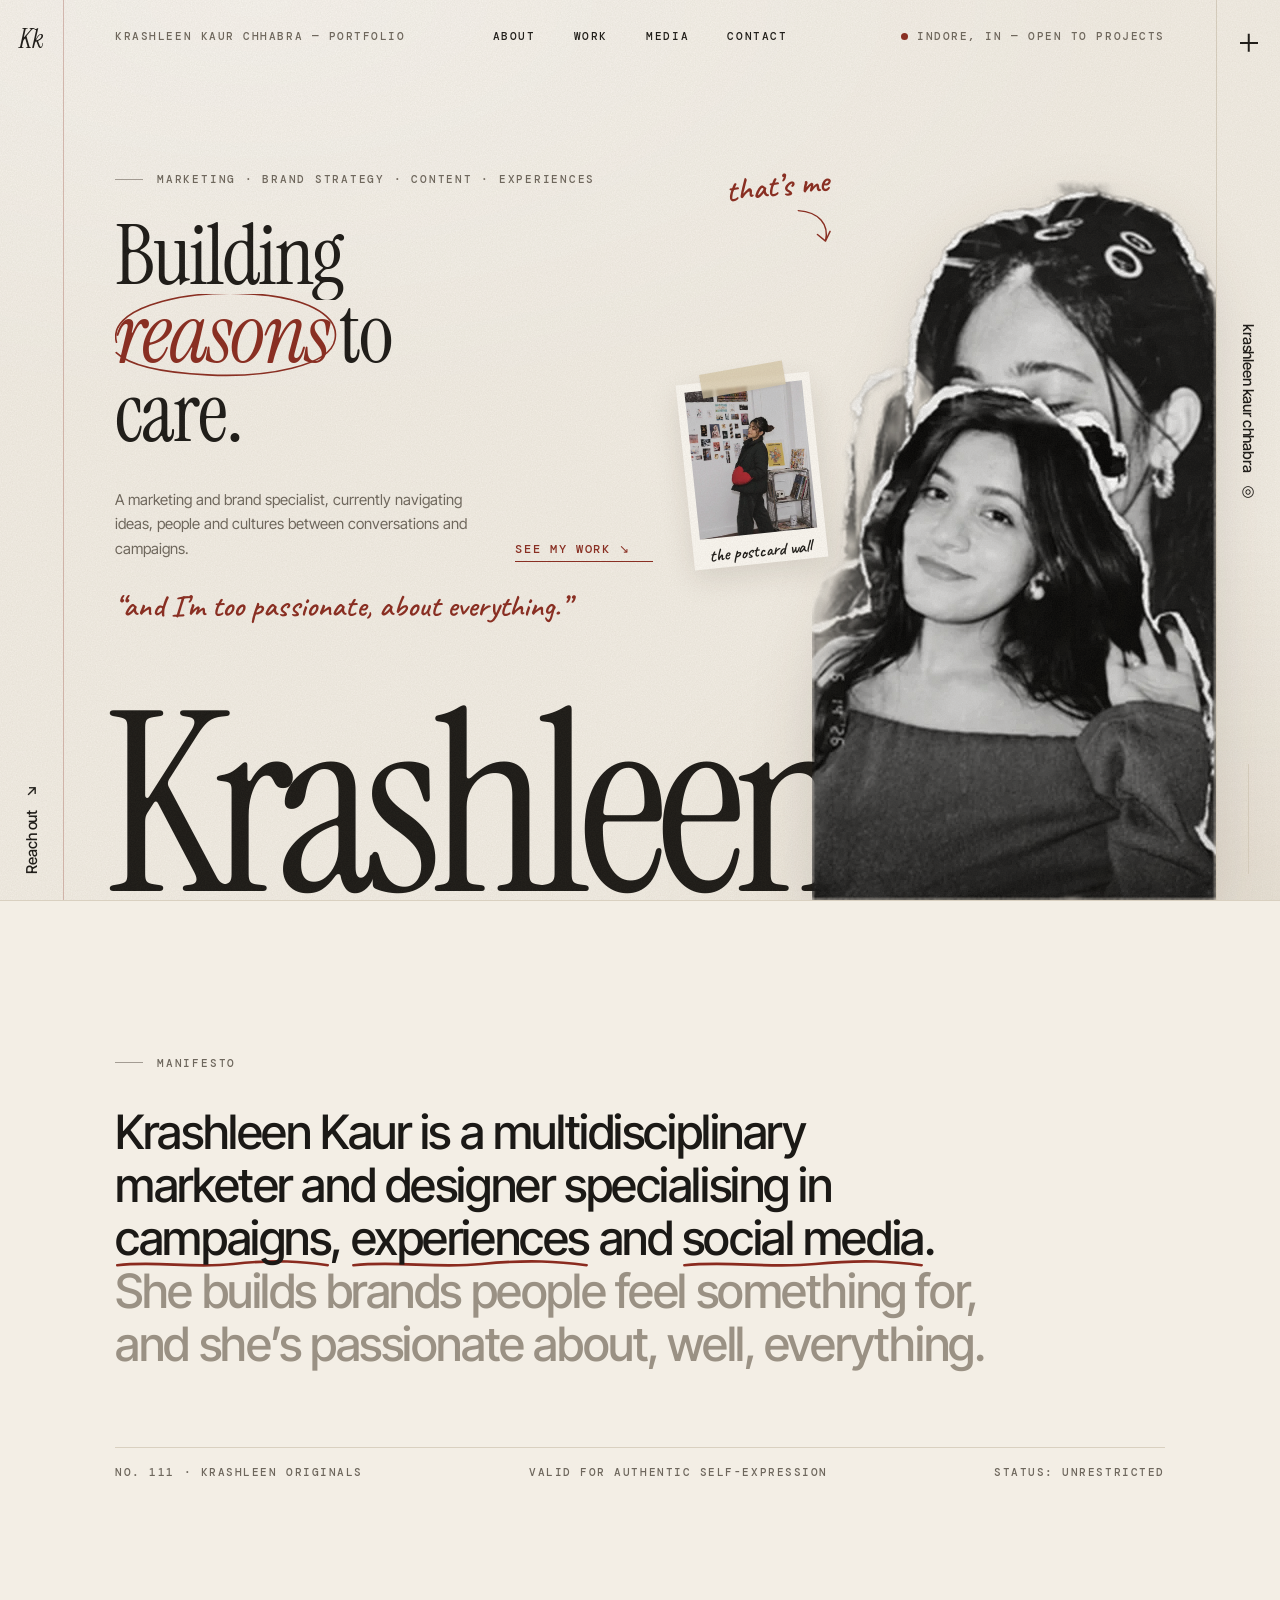
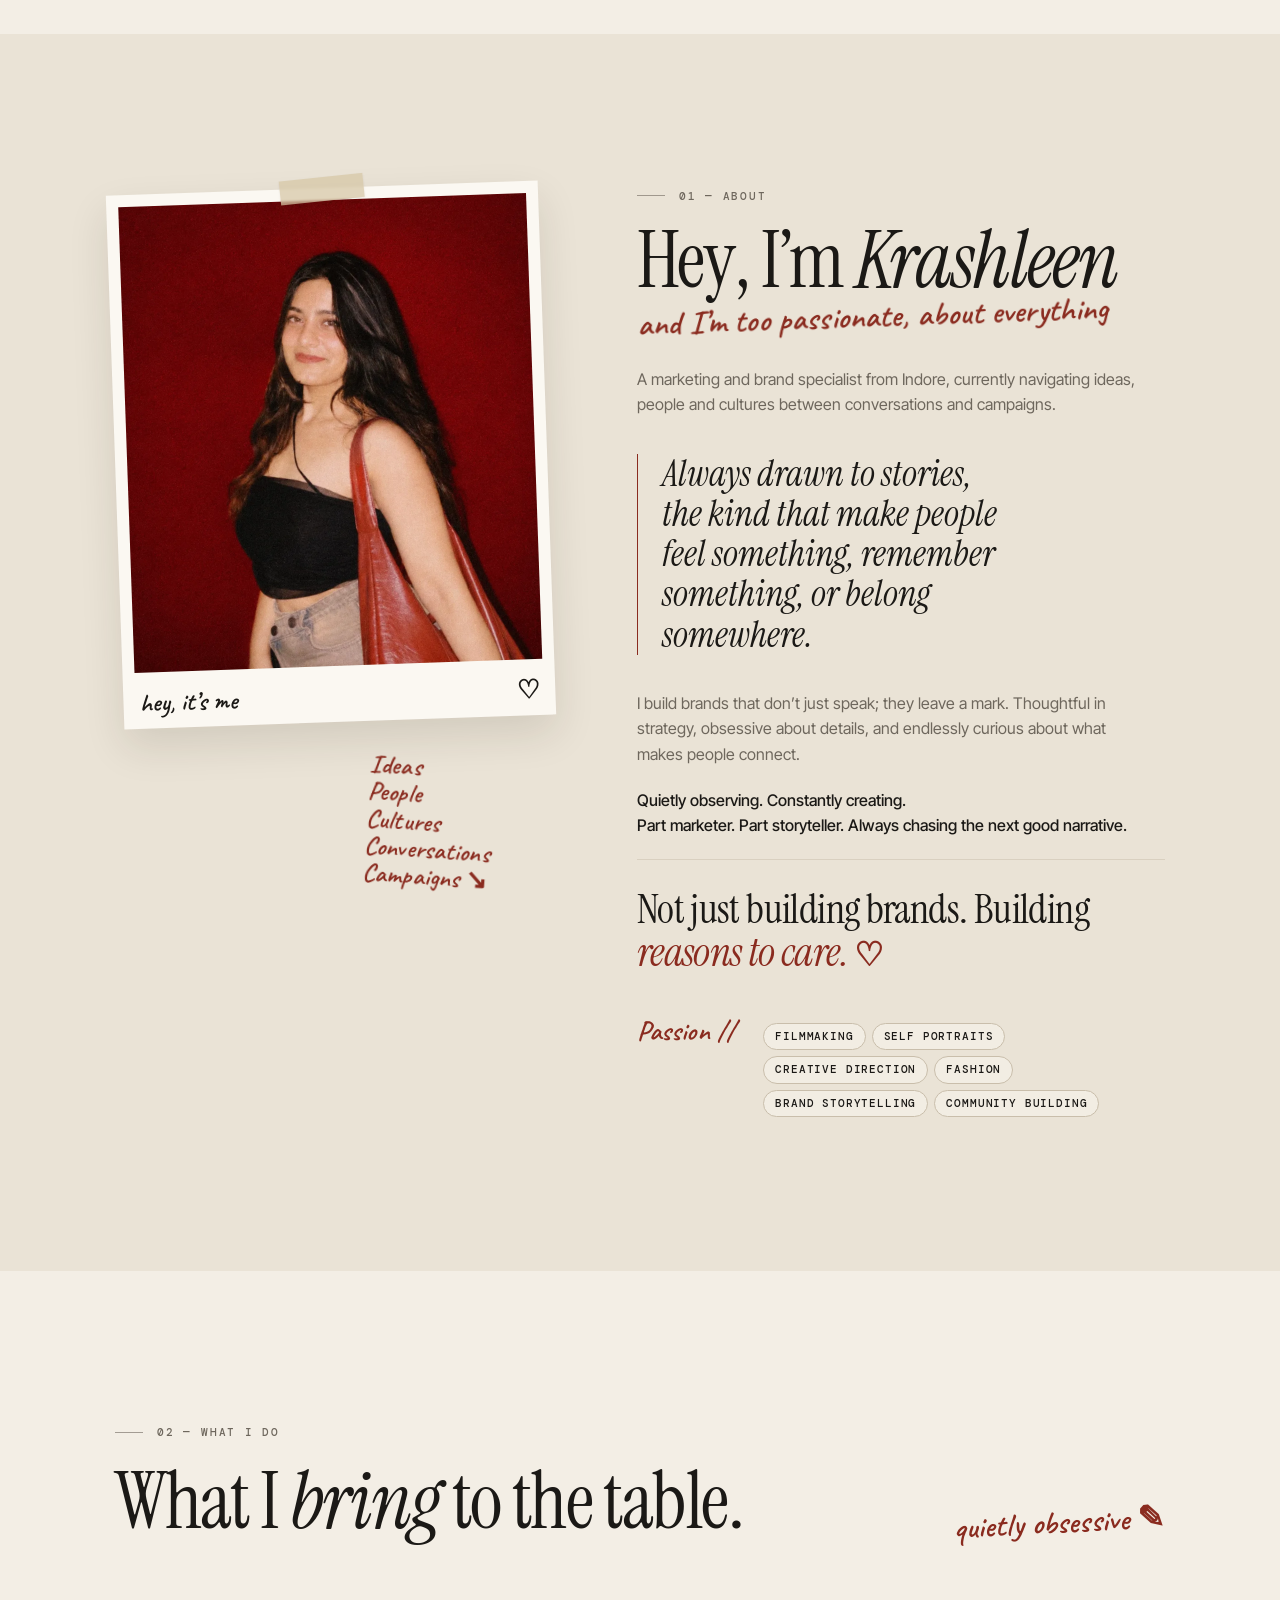
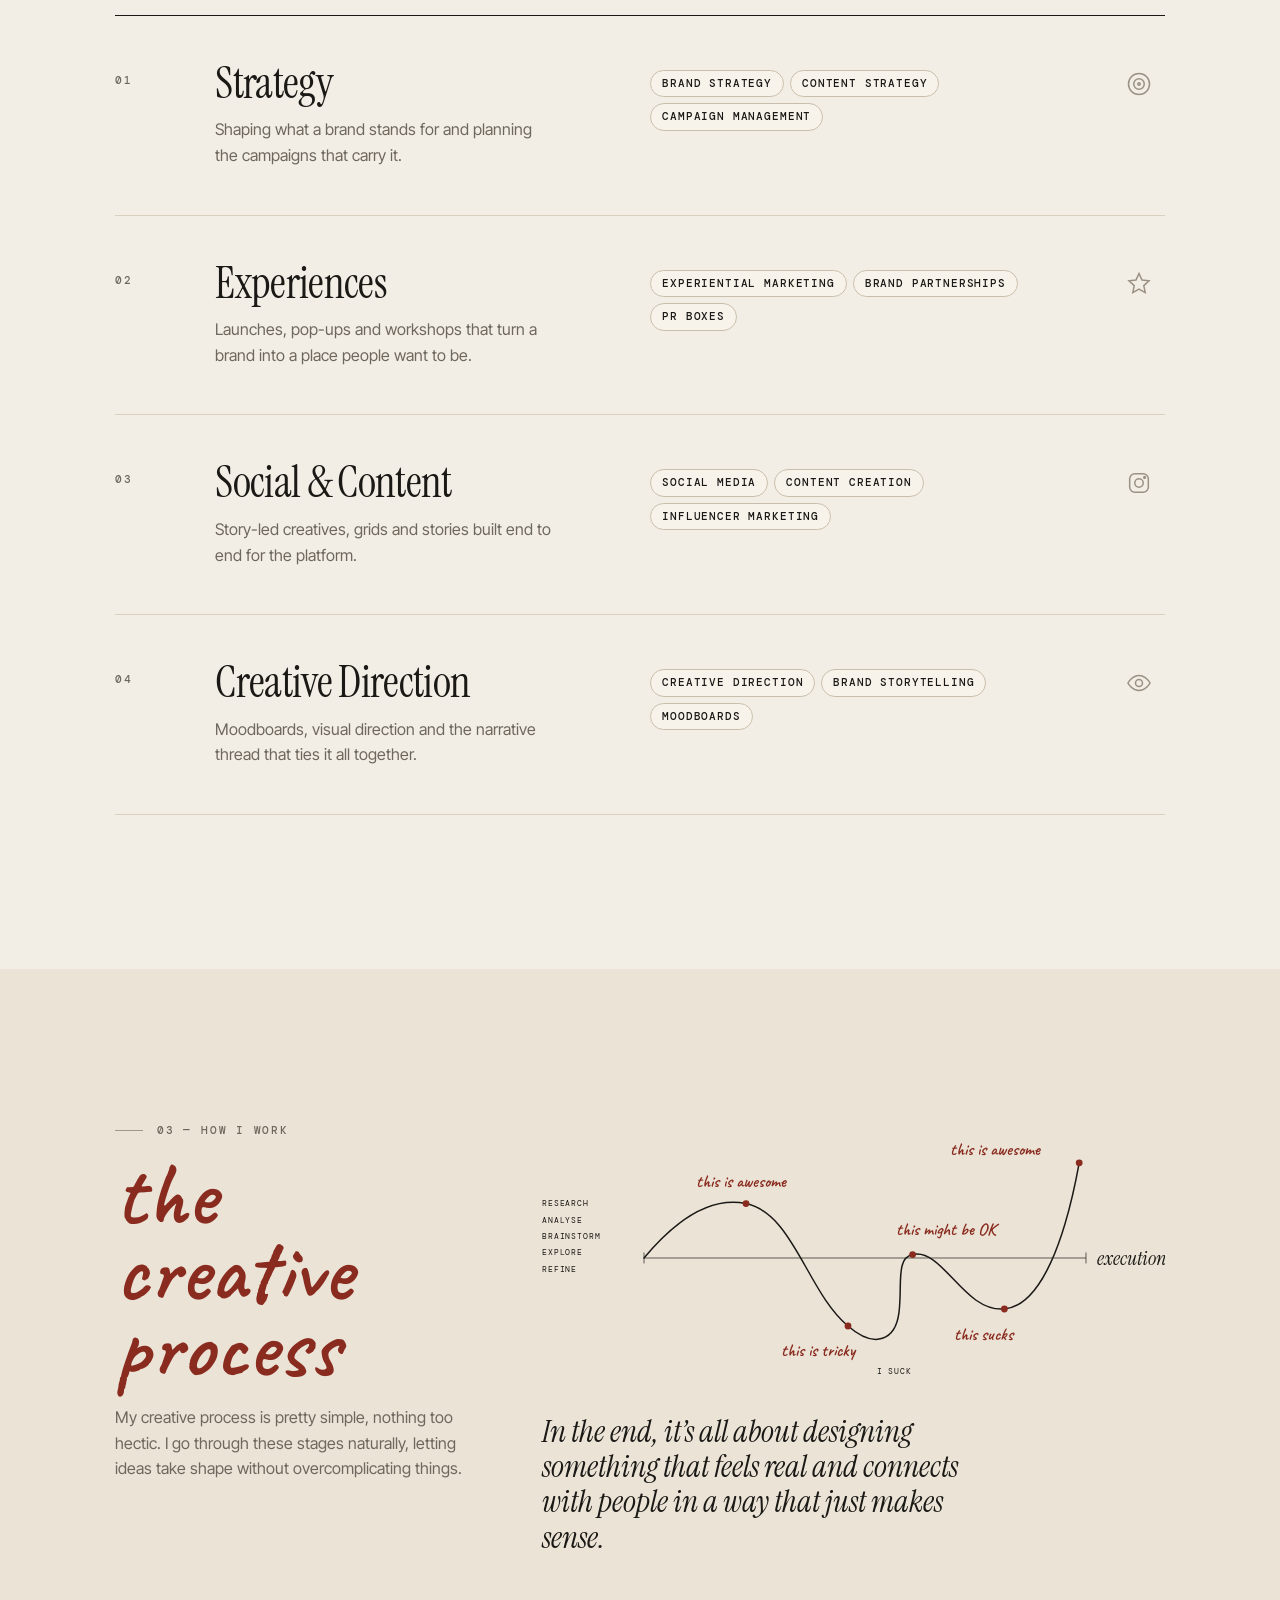
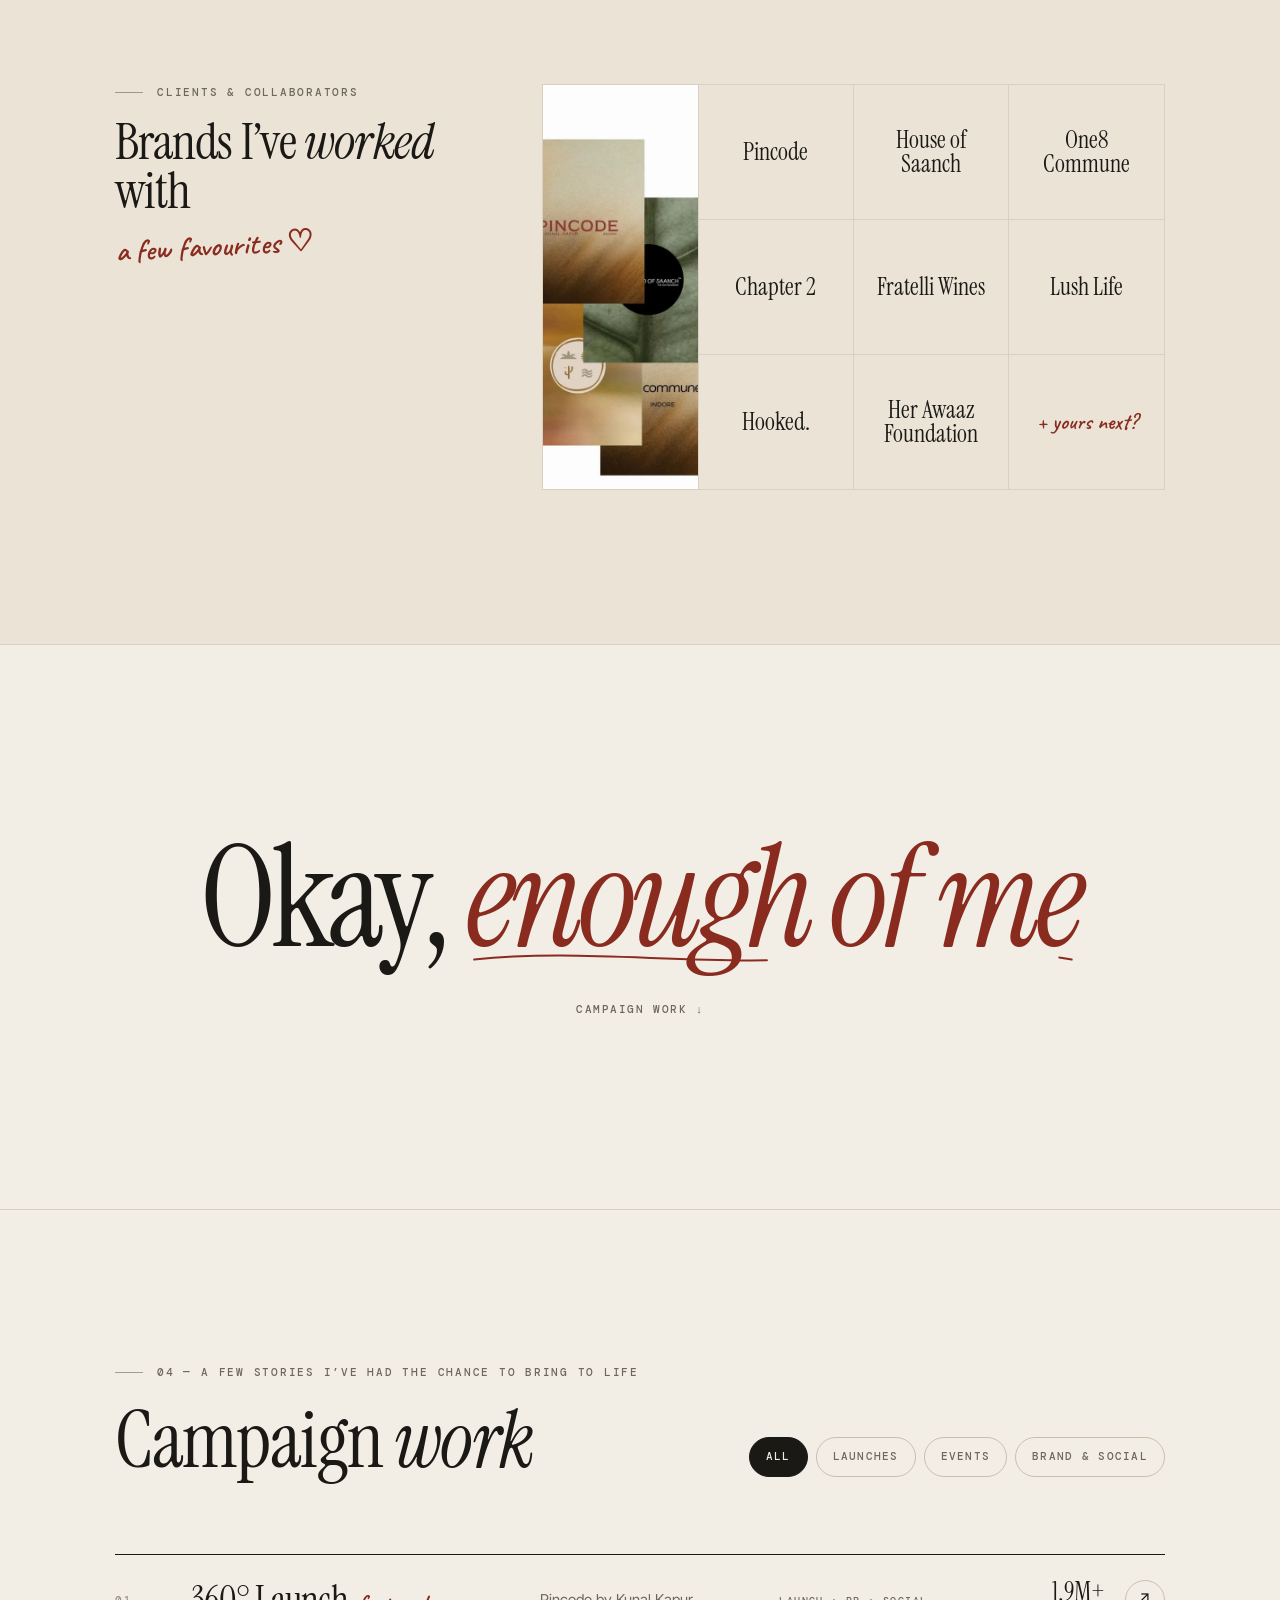
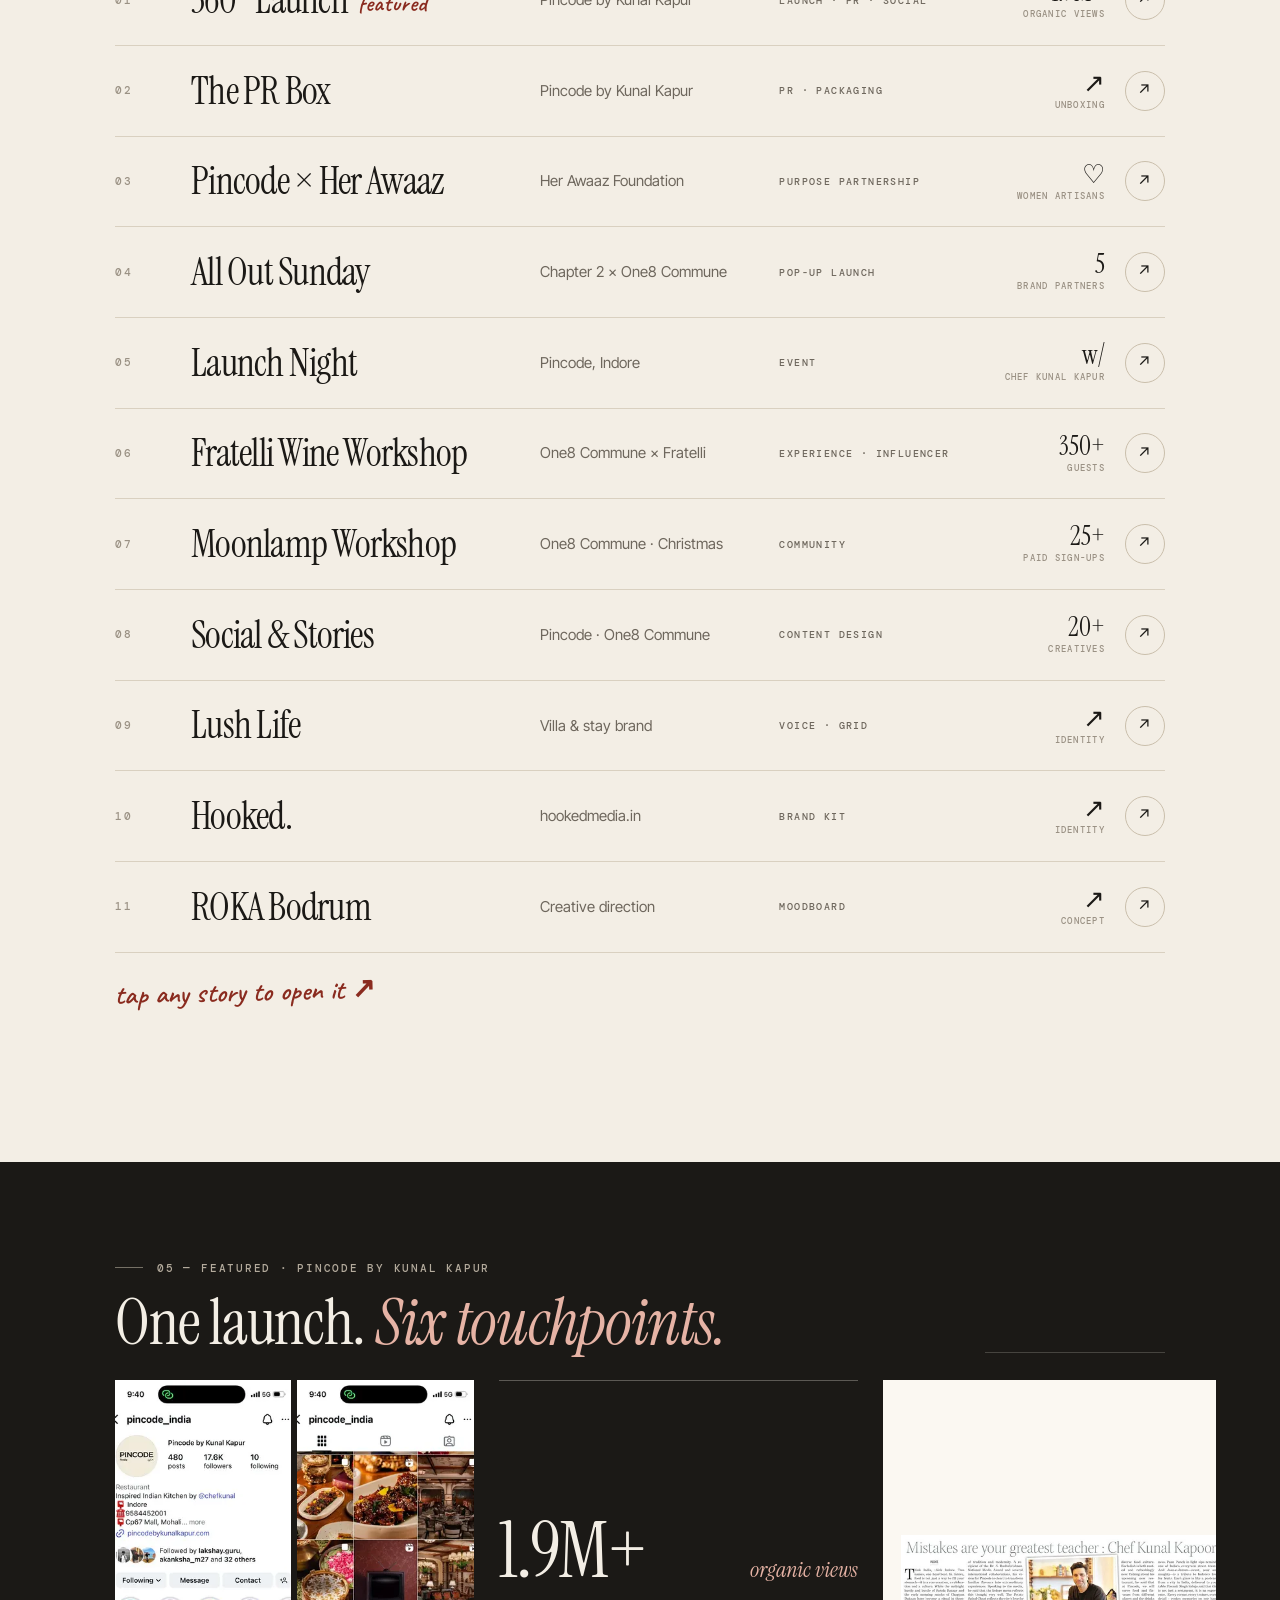
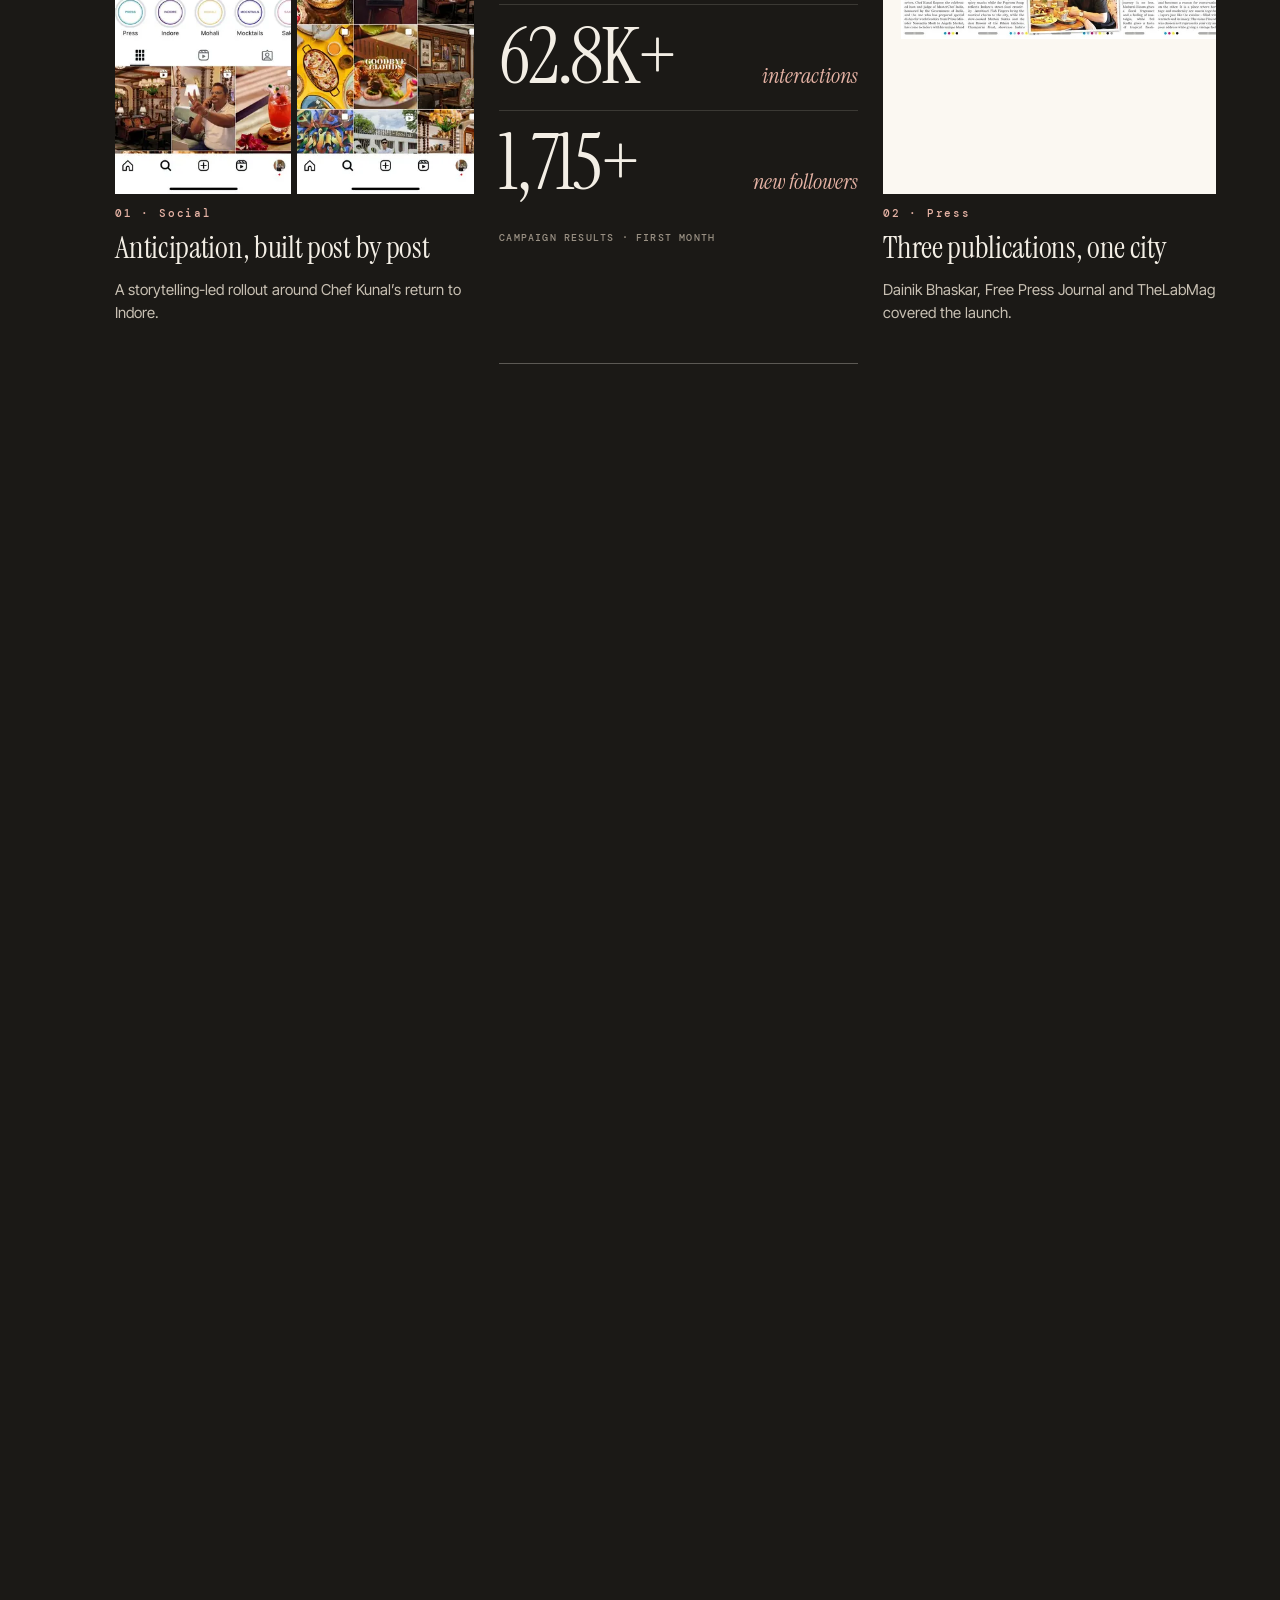
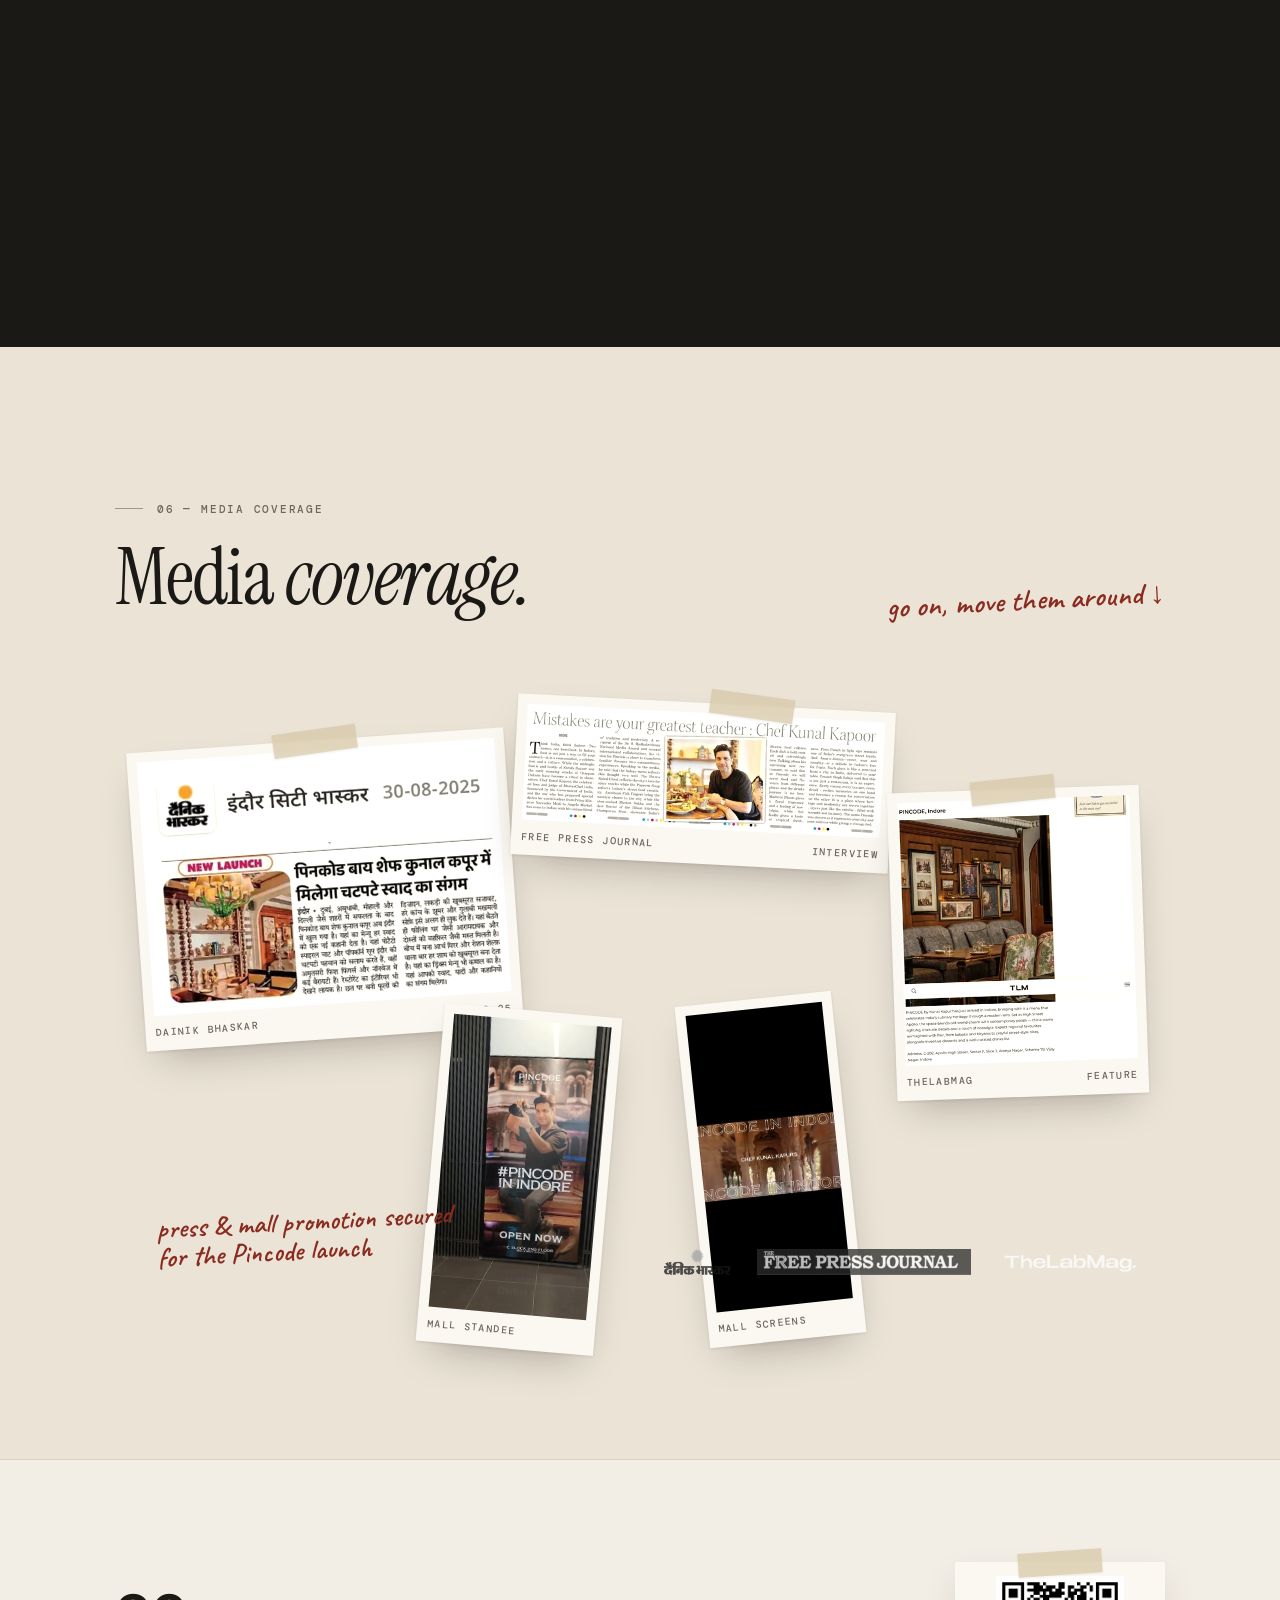
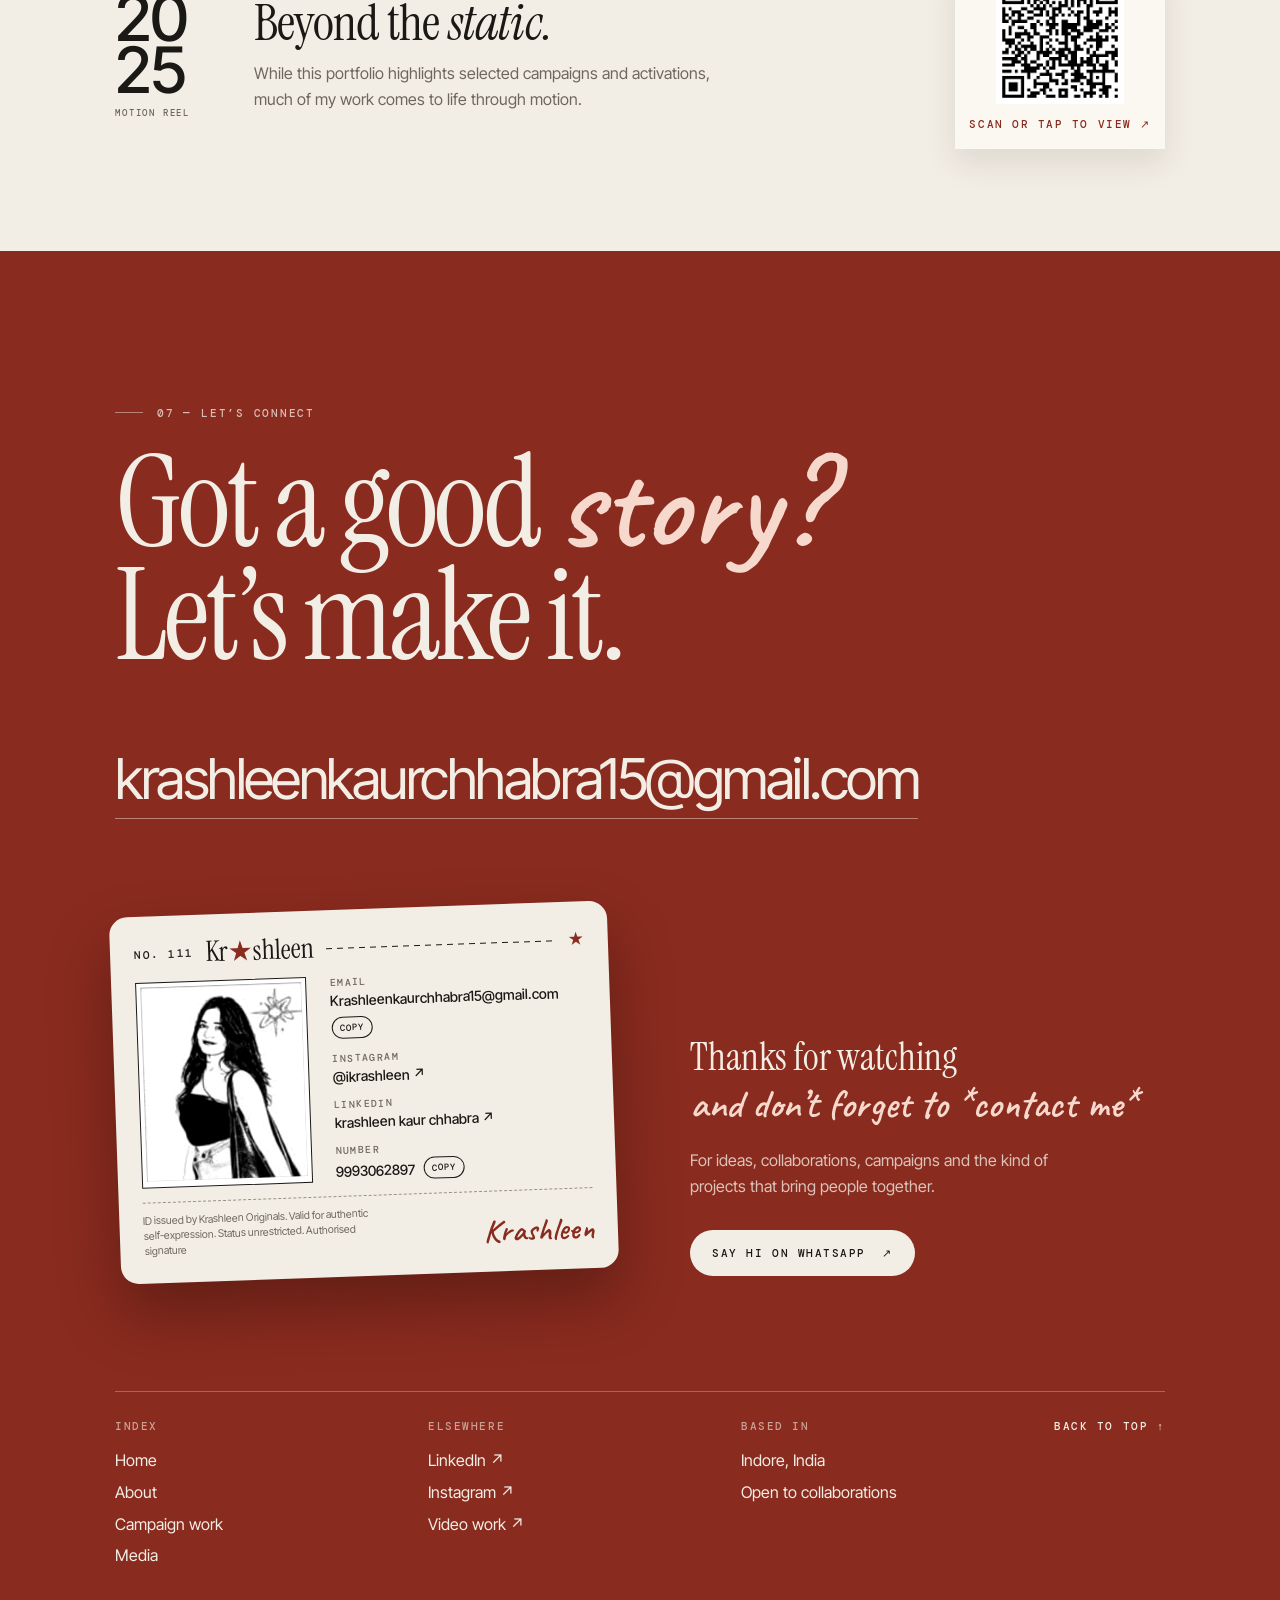
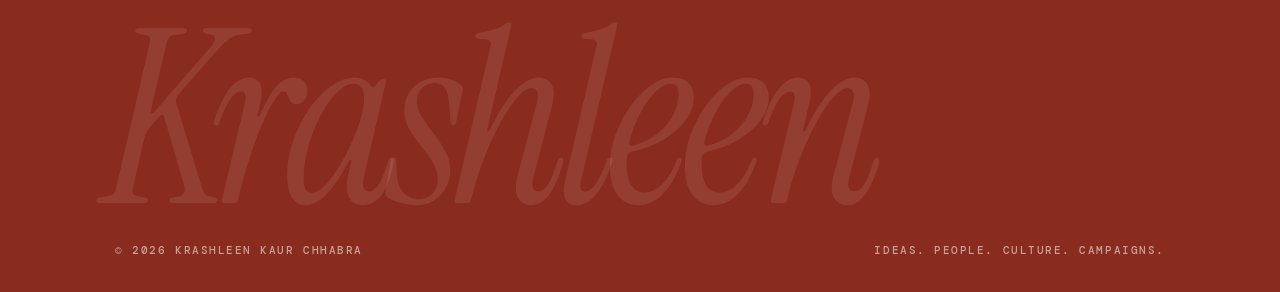
==== commit fa4e4952: "Bring back original header, hero, manifesto, about, skills and process; remove pricing and city line" ====
--- a/index.html
+++ b/index.html
@@ -2,122 +2,199 @@
 <html lang="en">
 <head>
 <meta charset="utf-8"><meta name="viewport" content="width=device-width, initial-scale=1, viewport-fit=cover">
-<title>Krashleen Kaur Chhabra · Launch &amp; Brand Marketer</title>
-<meta name="description" content="Krashleen Kaur Chhabra launches restaurants and lifestyle brands: launch strategy, events, influencer &amp; PR, and social. Based in India, working with London, Dubai and New York.">
+<title>Krashleen Kaur Chhabra · Marketing &amp; Brand Specialist</title>
+<meta name="description" content="Krashleen Kaur Chhabra, marketing and brand specialist from Indore. Campaigns, experiential launches, social media and brand storytelling. Building reasons to care.">
 <link rel="canonical" href="https://krashleen.in/">
 <meta name="theme-color" content="#F3EEE5">
 <meta property="og:type" content="website">
 <meta property="og:url" content="https://krashleen.in/">
 <meta property="og:title" content="Krashleen Kaur Chhabra · Building reasons to care.">
-<meta property="og:description" content="Launch &amp; brand marketer for restaurants and lifestyle brands. 1.9M+ organic views for the Pincode by Kunal Kapur launch.">
+<meta property="og:description" content="Marketing &amp; brand specialist. Campaigns, experiences, social media and brand storytelling.">
 <meta property="og:image" content="https://krashleen.in/img/og.jpg">
 <meta property="og:image:width" content="1200"><meta property="og:image:height" content="630">
 <meta name="twitter:card" content="summary_large_image">
 <meta name="twitter:image" content="https://krashleen.in/img/og.jpg">
 <link rel="icon" href="data:image/svg+xml,<svg xmlns='http://www.w3.org/2000/svg' viewBox='0 0 64 64'><rect width='64' height='64' rx='14' fill='%238A2B1F'/><text x='32' y='45' font-family='Georgia,serif' font-style='italic' font-size='36' fill='%23F3EEE5' text-anchor='middle'>Kk</text></svg>">
-<script type="application/ld+json">{"@context":"https://schema.org","@type":"Person","name":"Krashleen Kaur Chhabra","url":"https://krashleen.in/","jobTitle":"Launch & Brand Marketer","address":{"@type":"PostalAddress","addressLocality":"Indore","addressCountry":"IN"},"email":"mailto:Krashleenkaurchhabra15@gmail.com","sameAs":["https://www.instagram.com/ikrashleen/"]}</script>
+<script type="application/ld+json">{"@context":"https://schema.org","@type":"Person","name":"Krashleen Kaur Chhabra","url":"https://krashleen.in/","jobTitle":"Marketing & Brand Specialist","address":{"@type":"PostalAddress","addressLocality":"Indore","addressCountry":"IN"},"email":"mailto:Krashleenkaurchhabra15@gmail.com","sameAs":["https://www.instagram.com/ikrashleen/"]}</script>
 <link rel="preconnect" href="https://fonts.googleapis.com"><link rel="preconnect" href="https://fonts.gstatic.com" crossorigin>
 <link href="https://fonts.googleapis.com/css2?family=Instrument+Serif:ital@0;1&family=Inter+Tight:wght@400;500;600&family=Caveat:wght@500;600;700&family=DM+Mono:wght@400;500&display=swap" rel="stylesheet">
-<link rel="preload" as="image" href="img/k-red.webp">
 <link rel="stylesheet" href="css/site.css">
 </head>
 <body>
-<a class="skip" href="#main">Skip to content</a>
-
-<header class="nav" id="nav">
- <a class="logo" href="#top" aria-label="Krashleen, home">K<b>k</b></a>
- <nav class="nav-links" aria-label="Primary">
-  <a href="#work">Work</a><a href="#press">Press</a><a href="#about">About</a><a href="#services">Services</a>
- </nav>
- <a class="btn btn-ink" href="#contact">Let’s talk <span class="arr">↗</span></a>
- <button class="menu-btn" id="menuBtn" aria-label="Open menu" aria-expanded="false" aria-controls="mobileMenu"><span></span></button>
-</header>
-<div class="mobile-menu" id="mobileMenu" aria-hidden="true">
- <button class="icon-btn close" id="menuClose">Close ✕</button>
- <a href="#work">Work</a><a href="#press">Press</a><a href="#about">About</a><a href="#services">Services</a><a href="#contact">Contact</a>
+
+<div class="pre" id="pre" aria-hidden="true"><p>hello, I’m Krashleen</p><span class="mono">Portfolio — Indore</span></div>
+
+<aside class="rail rail-l" aria-label="Quick links">
+ <a href="#top" class="mono-mark" aria-label="Back to top">Kk</a>
+ <a href="#contact" class="vt reach">Reach out <span>↗</span></a>
+</aside>
+<aside class="rail rail-r" aria-label="Menu">
+ <button class="plus" id="menuBtn" aria-label="Open menu" aria-expanded="false"><i></i><i></i></button>
+ <span class="vt">krashleen kaur chhabra <span aria-hidden="true">◎</span></span>
+ <span class="prog" aria-hidden="true"><b id="prog"></b></span>
+</aside>
+<div class="mbar" id="mbar">
+ <a href="#top" class="nm">Krashleen.</a>
+ <button id="menuBtn2" aria-label="Open menu" aria-expanded="false">Menu <span class="plus"><i></i><i></i></span></button>
+ <span class="bar" id="mprog"></span>
 </div>
 
+<nav class="menu" id="menu" aria-label="Main">
+ <ol>
+  <li><a href="#about">About</a></li>
+  <li><a href="#capabilities">What I do</a></li>
+  <li><a href="#process">Process</a></li>
+  <li><a href="#work">Campaign work</a></li>
+  <li><a href="#press">Media</a></li>
+  <li><a href="#contact">Contact</a></li>
+ </ol>
+ <div class="menu-side">
+  <span class="hand">building reasons to care ♡</span>
+  <p>Marketing &amp; brand specialist from Indore. Campaigns, experiences, social media and brand storytelling.</p>
+  <a class="link" href="mailto:Krashleenkaurchhabra15@gmail.com">Say hello ↗</a>
+ </div>
+</nav>
+
 <main id="main">
-
 <!-- ============ HERO ============ -->
-<section class="wrap hero" id="top">
- <div class="hero-copy">
-  <p class="status"><i aria-hidden="true"></i>Based in India · working with London, Dubai, New York</p>
-  <h1 class="h-xl" aria-label="Building reasons to care.">
-   <span class="line"><span>Building</span></span>
-   <span class="line"><span><em class="circled">reasons<svg viewBox="0 0 220 70" preserveAspectRatio="none" aria-hidden="true"><path pathLength="1" d="M18 40 C10 18 70 6 125 7 C185 8 214 22 210 38 C206 56 150 64 98 62 C44 60 8 52 12 34 C15 22 38 12 66 9"/></svg></em></span></span>
-   <span class="line"><span>to care.</span></span>
-  </h1>
-  <p class="lede rv">I launch restaurants and lifestyle brands, from the first post to opening night, with a full design studio behind me.</p>
-  <div class="hero-ctas rv">
-   <a class="btn btn-ink" href="#work">See the work <span class="arr">↘</span></a>
-   <a class="btn btn-line" href="#contact">Start a project</a>
-  </div>
-  <div class="rv">
-   <div class="proof">
-    <div><strong data-count="1.9" data-suffix="M+" data-dec="1">1.9M+</strong><span>Organic views</span></div>
-    <div><strong data-count="62.8" data-suffix="K+" data-dec="1">62.8K+</strong><span>Interactions</span></div>
-    <div><strong data-count="1715" data-suffix="+">1,715+</strong><span>New followers</span></div>
+<section class="hero" id="top" aria-label="Introduction">
+ <div class="htop mono">
+  <span>Krashleen Kaur Chhabra — Portfolio</span>
+  <nav aria-label="Primary"><a href="#about">About</a><a href="#work">Work</a><a href="#press">Media</a><a href="#contact">Contact</a></nav>
+  <span class="r"><i class="dot"></i>Indore, IN — Open to projects</span>
+ </div>
+ <div class="hmid">
+  <div class="htext">
+   <div class="kicker rv">Marketing · Brand strategy · Content · Experiences</div>
+   <h1 id="h1" aria-label="Building reasons to care.">
+    <span class="mask"><span>Building</span></span>
+    <span class="mask"><span><em>reasons<svg class="circle draw" viewBox="0 0 220 70" preserveAspectRatio="none" aria-hidden="true"><path pathLength="1" d="M18 40 C10 18 70 6 125 7 C185 8 214 22 210 38 C206 56 150 64 98 62 C44 60 8 52 12 34 C15 22 38 12 66 9"/></svg></em> to</span></span>
+    <span class="mask"><span>care.</span></span>
+   </h1>
+   <div class="hlede rv d2">
+    <p>A marketing and brand specialist, currently navigating ideas, people and cultures between conversations and campaigns.</p>
+    <a class="link" href="#work">See my work ↘</a>
    </div>
-   <p class="proof-note" style="margin-top:12px">Campaign results · Pincode by Kunal Kapur launch, month one</p>
-  </div>
- </div>
- <div class="hero-photo rv">
-  <span class="tape" aria-hidden="true"></span>
-  <figure class="polaroid" style="margin:0">
-   <img src="img/k-red.webp" alt="Krashleen Kaur Chhabra against a deep red wall" width="1200" height="1162" fetchpriority="high">
-  </figure>
-  <span class="polaroid-cap">hi, I’m Krashleen ♡</span>
-  <img class="sticker" id="heroSticker" src="img/k-sticker.webp" alt="" aria-hidden="true">
-  <span class="hero-note" aria-hidden="true">that’s me<svg viewBox="0 0 50 40"><path d="M4 30 C20 34 36 26 44 10 M44 10 L36 13 M44 10 L45 19"/></svg></span>
- </div>
-</section>
-
-<div class="marquee" aria-label="Brands worked with">
- <div class="marquee-track">
-  <span>Pincode by Kunal Kapur</span><span>One8 Commune</span><span>Chapter 2</span><span>Fratelli Wines</span><span>House of Saanch</span><span>Her Awaaz Foundation</span><span>Lush Life</span><span>Hooked.</span>
-  <span aria-hidden="true">Pincode by Kunal Kapur</span><span aria-hidden="true">One8 Commune</span><span aria-hidden="true">Chapter 2</span><span aria-hidden="true">Fratelli Wines</span><span aria-hidden="true">House of Saanch</span><span aria-hidden="true">Her Awaaz Foundation</span><span aria-hidden="true">Lush Life</span><span aria-hidden="true">Hooked.</span>
- </div>
-</div>
-
-<!-- ============ PAPER TRAIL ============ -->
-<section class="sec trail" id="press" aria-labelledby="press-h">
- <div class="wrap">
-  <div class="sec-head">
-   <div class="left">
-    <p class="kicker rv">01 · The paper trail</p>
-    <h2 class="h-l rv" id="press-h">In the papers.<br><em>On the mall screens.</em></h2>
+   <span class="hand hnote rv d3">“and I’m too passionate, about everything.”</span>
+  </div>
+ </div>
+ <figure class="hpolaroid tape" aria-hidden="true"><img src="img/hero.webp" alt=""><figcaption>the postcard wall</figcaption></figure>
+ <img class="hportrait" data-speed="-0.06" src="img/portrait.webp" alt="Black and white torn-paper collage portrait of Krashleen">
+ <img class="hsticker" id="hsticker" src="img/k-sticker.webp" alt="" aria-hidden="true">
+ <span class="hand hme" aria-hidden="true">that’s me<svg viewBox="0 0 50 50" class="draw"><path pathLength="1" d="M8 6 C30 10 40 24 34 42 M34 42 L26 34 M34 42 L40 32"/></svg></span>
+ <p class="wordmark" data-speed="0.08" aria-hidden="true">Krashleen</p>
+</section>
+
+<!-- ============ STATEMENT ============ -->
+<section class="statement" aria-label="Manifesto">
+ <div class="kicker rv">Manifesto</div>
+ <p class="big rv" style="margin-top:34px">Krashleen Kaur is a multidisciplinary marketer and designer specialising in <span class="ul">campaigns</span>, <span class="ul">experiences</span> and <span class="ul">social media</span>. <span class="g">She builds brands people feel something for, and she’s passionate about, well, everything.</span></p>
+ <div class="sig mono rv"><span>No. 111 · Krashleen Originals</span><span>Valid for authentic self-expression</span><span>Status: unrestricted</span></div>
+</section>
+
+<!-- ============ ABOUT ============ -->
+<section class="sec alt" id="about">
+ <div class="about">
+  <div class="about-l rv">
+   <figure class="about-photo tape gal" style="position:relative">
+    <img src="img/k-red.webp" alt="Krashleen against a deep red wall" loading="lazy" style="aspect-ratio:440/503;object-position:50% 30%">
+    <figcaption><span>hey, it’s me</span><span>♡</span></figcaption>
+   </figure>
+   <span class="hand margin-list">Ideas<br>People<br>Cultures<br>Conversations<br>Campaigns ↘</span>
+  </div>
+  <div class="about-r">
+   <div class="kicker rv">01 — About</div>
+   <h2 class="h-l rv"><span class="hey" tabindex="0">Hey<img src="img/k-sticker.webp" alt="" aria-hidden="true"></span>, I’m <em>Krashleen</em></h2>
+   <span class="hand hsub rv">and I’m too passionate, about everything</span>
+   <p class="rv">A marketing and brand specialist from Indore, currently navigating ideas, people and cultures between conversations and campaigns.</p>
+   <blockquote class="rv">Always drawn to stories, the kind that make people feel something, remember something, or belong somewhere.</blockquote>
+   <p class="rv">I build brands that don’t just speak; they leave a mark. Thoughtful in strategy, obsessive about details, and endlessly curious about what makes people connect.</p>
+   <p class="closing rv">Quietly observing. Constantly creating.<br>Part marketer. Part storyteller. Always chasing the next good narrative.</p>
+   <p class="care rv">Not just building brands. Building <em>reasons to care.</em> <span class="hand" style="font-size:.8em">♡</span></p>
+   <div class="offclock rv">
+    <span class="hand">Passion //</span>
+    <div class="chips"><span>Filmmaking</span><span>Self portraits</span><span>Creative direction</span><span>Fashion</span><span>Brand storytelling</span><span>Community building</span></div>
    </div>
-   <p class="hand rv">go on, move them around ↓</p>
-  </div>
-  <div class="board" id="board">
-   <figure class="clip c1" data-full="img/press-bhaskar.webp"><span class="tape" aria-hidden="true"></span><img src="img/press-bhaskar.webp" alt="Dainik Bhaskar, Indore City Bhaskar clipping on the Pincode launch, 30 August 2025" loading="lazy"><figcaption><span>Dainik Bhaskar</span><span>30·08·25</span></figcaption></figure>
-   <figure class="clip c2" data-full="img/press-fpj.webp"><span class="tape" aria-hidden="true"></span><img src="img/press-fpj.webp" alt="Free Press Journal: Mistakes are your greatest teacher, Chef Kunal Kapur" loading="lazy"><figcaption><span>Free Press Journal</span><span>Interview</span></figcaption></figure>
-   <figure class="clip c3" data-full="img/press-tlm.webp"><span class="tape" aria-hidden="true"></span><img src="img/press-tlm.webp" alt="TheLabMag feature on Pincode, Indore" loading="lazy"><figcaption><span>TheLabMag</span><span>Feature</span></figcaption></figure>
-   <figure class="clip c4" data-full="img/mall2.webp"><img src="img/mall2.webp" alt="#PincodeInIndore mall standee, open now" loading="lazy"><figcaption><span>Mall standee</span></figcaption></figure>
-   <figure class="clip c5" data-full="img/mall1.webp"><img src="img/mall1.webp" alt="Pincode in Indore on mall screens" loading="lazy"><figcaption><span>Mall screens</span></figcaption></figure>
-   <p class="board-note">Indore was talking.</p>
-   <div class="board-logos" aria-label="Media coverage"><img src="img/l-bhaskar.webp" alt="Dainik Bhaskar"><img src="img/l-fpj.webp" alt="The Free Press Journal"><img src="img/l-labmag.webp" alt="TheLabMag" style="filter:grayscale(1) invert(1)"></div>
-  </div>
- </div>
+  </div>
+ </div>
+</section>
+
+<!-- ============ CAPABILITIES ============ -->
+<section class="sec" id="capabilities">
+ <div class="sec-head">
+  <div class="kicker rv">02 — What I do</div>
+  <h2 class="h-l rv">What I <em>bring</em> to the table.</h2>
+  <span class="hand rv" style="font-size:32px;transform:rotate(-3deg);display:inline-block">quietly obsessive ✎</span>
+ </div>
+ <div class="caps">
+  <div class="cap rv"><span class="n mono">01</span><div><h3>Strategy</h3><p>Shaping what a brand stands for and planning the campaigns that carry it.</p></div><div class="chips"><span>Brand strategy</span><span>Content strategy</span><span>Campaign management</span></div><svg viewBox="0 0 24 24" fill="none" stroke="currentColor" stroke-width="1.3" aria-hidden="true"><circle cx="12" cy="12" r="9"/><circle cx="12" cy="12" r="4.5"/><circle cx="12" cy="12" r="1"/></svg></div>
+  <div class="cap rv"><span class="n mono">02</span><div><h3>Experiences</h3><p>Launches, pop-ups and workshops that turn a brand into a place people want to be.</p></div><div class="chips"><span>Experiential marketing</span><span>Brand partnerships</span><span>PR boxes</span></div><svg viewBox="0 0 24 24" fill="none" stroke="currentColor" stroke-width="1.3" aria-hidden="true"><path d="M12 3l2.6 5.6 6 .7-4.5 4.1 1.2 6L12 16.4 6.7 19.4l1.2-6L3.4 9.3l6-.7z"/></svg></div>
+  <div class="cap rv"><span class="n mono">03</span><div><h3>Social &amp; Content</h3><p>Story-led creatives, grids and stories built end to end for the platform.</p></div><div class="chips"><span>Social media</span><span>Content creation</span><span>Influencer marketing</span></div><svg viewBox="0 0 24 24" fill="none" stroke="currentColor" stroke-width="1.3" aria-hidden="true"><rect x="4" y="4" width="16" height="16" rx="4.5"/><circle cx="12" cy="12" r="3.6"/><circle cx="16.8" cy="7.2" r=".7" fill="currentColor"/></svg></div>
+  <div class="cap rv"><span class="n mono">04</span><div><h3>Creative Direction</h3><p>Moodboards, visual direction and the narrative thread that ties it all together.</p></div><div class="chips"><span>Creative direction</span><span>Brand storytelling</span><span>Moodboards</span></div><svg viewBox="0 0 24 24" fill="none" stroke="currentColor" stroke-width="1.3" aria-hidden="true"><path d="M2.5 12s3.5-6.5 9.5-6.5S21.5 12 21.5 12s-3.5 6.5-9.5 6.5S2.5 12 2.5 12z"/><circle cx="12" cy="12" r="3"/></svg></div>
+ </div>
+</section>
+
+<!-- ============ PROCESS + BRANDS ============ -->
+<section class="sec alt" id="process">
+ <div class="proc-wrap">
+  <div>
+   <div class="kicker rv">03 — How I work</div>
+   <p class="proc-title rv">the creative process</p>
+   <p class="intro rv">My creative process is pretty simple, nothing too hectic. I go through these stages naturally, letting ideas take shape without overcomplicating things.</p>
+  </div>
+  <div>
+   <figure class="curve rv" role="img" aria-label="Creative process curve: research, analyse, brainstorm, explore and refine, moving through this is awesome, this is tricky, I suck, this might be OK, this sucks, and back to this is awesome at execution.">
+    <svg viewBox="0 0 1000 380" xmlns="http://www.w3.org/2000/svg" aria-hidden="true" class="draw">
+     <text x="0" y="124">RESEARCH</text><text x="0" y="148">ANALYSE</text><text x="0" y="172">BRAINSTORM</text><text x="0" y="196">EXPLORE</text><text x="0" y="220">REFINE</text>
+     <line x1="150" y1="200" x2="800" y2="200" stroke="#1B1916" stroke-width="1"/>
+     <line x1="150" y1="192" x2="150" y2="208" stroke="#1B1916"/><line x1="800" y1="192" x2="800" y2="208" stroke="#1B1916"/>
+     <text class="ex" x="816" y="210">execution</text>
+     <path class="line" pathLength="1" d="M150,200 C200,140 250,110 300,120 C370,135 390,250 450,300 C490,335 520,320 525,280 C530,240 520,200 545,195 C590,185 620,280 680,275 C735,270 770,170 790,60"/>
+     <g fill="#8A2B1F"><circle cx="300" cy="120" r="5"/><circle cx="450" cy="300" r="5"/><circle cx="545" cy="195" r="5"/><circle cx="680" cy="275" r="5"/><circle cx="790" cy="60" r="5"/></g>
+     <text class="hd" x="226" y="96">this is awesome</text>
+     <text class="hd" x="352" y="344">this is tricky</text>
+     <text x="492" y="370" fill="#6E675D">I SUCK</text>
+     <text class="hd" x="520" y="166">this might be OK</text>
+     <text class="hd" x="606" y="320">this sucks</text>
+     <text class="hd" x="600" y="48">this is awesome</text>
+    </svg>
+   </figure>
+   <p class="outro rv">In the end, it’s all about designing something that feels real and connects with people in a way that just makes sense.</p>
+  </div>
+ </div>
+ <div class="brands">
+  <div>
+   <div class="kicker rv">Clients &amp; collaborators</div>
+   <h3 class="h-m rv">Brands I’ve <em>worked</em> with</h3>
+   <span class="hand rv">a few favourites ♡</span>
+  </div>
+  <div class="bgrid rv">
+   <figure class="gal"><img src="img/brands.webp" alt="Brand cards for Pincode by Kunal Kapur, House of Saanch and Commune Indore" loading="lazy"></figure>
+   <span>Pincode</span><span>House of Saanch</span><span>One8 Commune</span><span>Chapter 2</span><span>Fratelli Wines</span><span>Lush Life</span>
+   <span>Hooked.</span><span>Her Awaaz Foundation</span><span style="font-size:22px;font-family:var(--hand);font-weight:600;color:var(--accent)">+ yours next?</span>
+  </div>
+ </div>
+</section>
+
+<!-- ============ INTERLUDE ============ -->
+<section class="enough" aria-label="Interlude">
+ <h2 class="rv">Okay, <em>enough of me<svg class="draw" viewBox="0 0 300 20" preserveAspectRatio="none" aria-hidden="true"><path pathLength="1" d="M4 12 C60 4 120 18 180 10 S270 6 296 12"/></svg></em></h2>
+ <p class="mono rv">Campaign work ↓</p>
 </section>
 
 <!-- ============ WORK INDEX ============ -->
 <section class="sec" id="work" aria-labelledby="work-h">
- <div class="wrap">
-  <div class="sec-head">
-   <div class="left">
-    <p class="kicker rv">02 · Selected work</p>
-    <h2 class="h-l rv" id="work-h">Stories I’ve <em>brought to life.</em></h2>
-   </div>
-   <div class="filters rv" role="group" aria-label="Filter work">
-    <button class="chip" data-filter="all" aria-pressed="true">All</button>
-    <button class="chip" data-filter="launch" aria-pressed="false">Launches</button>
-    <button class="chip" data-filter="event" aria-pressed="false">Events</button>
-    <button class="chip" data-filter="brand" aria-pressed="false">Brand &amp; social</button>
-   </div>
-  </div>
-  <ol class="index" id="index">
+ <div class="sec-head">
+  <div class="kicker rv">04 — A few stories I’ve had the chance to bring to life</div>
+  <h2 class="h-l rv" id="work-h">Campaign <em>work</em></h2>
+  <div class="filters rv" role="group" aria-label="Filter work">
+   <button class="chip" data-filter="all" aria-pressed="true">All</button>
+   <button class="chip" data-filter="launch" aria-pressed="false">Launches</button>
+   <button class="chip" data-filter="event" aria-pressed="false">Events</button>
+   <button class="chip" data-filter="brand" aria-pressed="false">Brand &amp; social</button>
+  </div>
+ </div>
+ <ol class="index" id="index">
    <li class="row" data-cat="launch"><button data-case="pincode" data-img="img/launch1.webp"><span class="no">01</span><span class="title">360° Launch<small>featured</small></span><span class="client">Pincode by Kunal Kapur</span><span class="cat">Launch · PR · Social</span><span class="stat">1.9M+<span>organic views</span></span><span class="go" aria-hidden="true">↗</span></button></li>
    <li class="row" data-cat="launch"><button data-case="prbox" data-img="img/pr4.webp"><span class="no">02</span><span class="title">The PR Box</span><span class="client">Pincode by Kunal Kapur</span><span class="cat">PR · Packaging</span><span class="stat">↗<span>unboxing</span></span><span class="go" aria-hidden="true">↗</span></button></li>
    <li class="row" data-cat="launch"><button data-case="herawaaz" data-img="img/ha1.webp"><span class="no">03</span><span class="title">Pincode × Her Awaaz</span><span class="client">Her Awaaz Foundation</span><span class="cat">Purpose partnership</span><span class="stat">♡<span>women artisans</span></span><span class="go" aria-hidden="true">↗</span></button></li>
@@ -130,17 +207,17 @@
    <li class="row" data-cat="brand"><button data-case="hooked" data-img="img/hk-bg.webp"><span class="no">10</span><span class="title">Hooked.</span><span class="client">hookedmedia.in</span><span class="cat">Brand kit</span><span class="stat">↗<span>identity</span></span><span class="go" aria-hidden="true">↗</span></button></li>
    <li class="row" data-cat="brand"><button data-case="roka" data-img="img/moodboard.webp"><span class="no">11</span><span class="title">ROKA Bodrum</span><span class="client">Creative direction</span><span class="cat">Moodboard</span><span class="stat">↗<span>concept</span></span><span class="go" aria-hidden="true">↗</span></button></li>
   </ol>
- </div>
+ <p class="hand rv" style="font-size:28px;margin:26px 0 0;transform:rotate(-1.5deg);display:inline-block">tap any story to open it ↗</p>
  <div class="preview" id="preview" aria-hidden="true"></div>
 </section>
 
 <!-- ============ FEATURED: PINCODE ============ -->
-<section class="feat" id="featured" aria-labelledby="feat-h">
+<section class="feat" id="featured" data-dark aria-labelledby="feat-h">
  <div class="feat-pin" id="featPin">
   <div class="feat-sticky">
    <div class="wrap feat-head">
     <div style="display:flex;flex-direction:column;gap:18px">
-     <p class="kicker">03 · Featured case · Pincode by Kunal Kapur</p>
+     <div class="kicker">05 — Featured · Pincode by Kunal Kapur</div>
      <h2 class="h-l" id="feat-h">One launch. <em>Six touchpoints.</em></h2>
     </div>
     <div class="feat-progress" aria-hidden="true"><i id="featBar"></i></div>
@@ -181,93 +258,75 @@
      <div class="ph"><img src="img/launch1.webp" alt="Chef Kunal Kapur and guests at the launch" loading="lazy"></div>
      <span class="num">06 · Launch night</span><h3>The room, on the night</h3>
      <p>Launch dinner with Chef Kunal Kapur and Indore’s tastemakers.</p>
-     <button class="btn btn-line" data-case="pincode" style="border-color:var(--paper);align-self:flex-start;margin-top:6px">Open full case <span class="arr">↗</span></button>
-    </article>
+     <button class="link" data-case="pincode">Open full case ↗</button>
+    </article>
+   
    </div>
   </div>
  </div>
 </section>
 
-<!-- ============ ABOUT ============ -->
-<section class="sec" id="about" aria-labelledby="about-h">
- <div class="wrap">
-  <div class="about-grid">
-   <div class="about-photo rv">
-    <span class="tape" aria-hidden="true"></span>
-    <figure class="polaroid" style="margin:0"><img src="img/k-mall.webp" alt="Krashleen smiling, warm evening light" loading="lazy" width="1200" height="1163"></figure>
-    <span class="polaroid-cap">quietly observing ✎</span>
+<!-- ============ MEDIA COVERAGE ============ -->
+<section class="sec alt" id="press" aria-labelledby="press-h">
+ <div class="sec-head">
+  <div class="kicker rv">06 — Media coverage</div>
+  <h2 class="h-l rv" id="press-h">Media <em>coverage.</em></h2>
+  <span class="hand rv drag-hint" style="font-size:30px;transform:rotate(-3deg)">go on, move them around ↓</span>
+ </div>
+ <div class="board" id="board">
+  <figure class="clip c1 tape" data-full="img/press-bhaskar.webp"><img src="img/press-bhaskar.webp" alt="Dainik Bhaskar, Indore City Bhaskar, on the Pincode launch, 30 August 2025" loading="lazy"><figcaption><span>Dainik Bhaskar</span><span>30·08·25</span></figcaption></figure>
+  <figure class="clip c2 tape r" data-full="img/press-fpj.webp"><img src="img/press-fpj.webp" alt="Free Press Journal interview with Chef Kunal Kapur" loading="lazy"><figcaption><span>Free Press Journal</span><span>Interview</span></figcaption></figure>
+  <figure class="clip c3 tape" data-full="img/press-tlm.webp"><img src="img/press-tlm.webp" alt="TheLabMag feature on Pincode, Indore" loading="lazy"><figcaption><span>TheLabMag</span><span>Feature</span></figcaption></figure>
+  <figure class="clip c4" data-full="img/mall2.webp"><img src="img/mall2.webp" alt="#PincodeInIndore mall standee" loading="lazy"><figcaption><span>Mall standee</span></figcaption></figure>
+  <figure class="clip c5" data-full="img/mall1.webp"><img src="img/mall1.webp" alt="Pincode on mall screens" loading="lazy"><figcaption><span>Mall screens</span></figcaption></figure>
+  <p class="board-note">press &amp; mall promotion secured for the Pincode launch</p>
+  <div class="board-logos" aria-label="Publications"><img src="img/l-bhaskar.webp" alt="Dainik Bhaskar"><img src="img/l-fpj.webp" alt="The Free Press Journal"><img src="img/l-labmag.webp" alt="TheLabMag" style="filter:grayscale(1) invert(1)"></div>
+ </div>
+</section>
+
+<!-- ============ MOTION ============ -->
+<section class="motion" id="motion">
+ <div class="year rv" aria-hidden="true"><span>20</span><span>25</span><small>Motion reel</small></div>
+ <div class="rv">
+  <h2 class="h-m">Beyond the <em>static.</em></h2>
+  <p>While this portfolio highlights selected campaigns and activations, much of my work comes to life through motion.</p>
+ </div>
+ <a class="qr tape rv" href="https://drive.google.com/drive/folders/1Rnk-Yv6Nh4spkgphS3VcNXA43lX5YY7t" target="_blank" rel="noopener"><img src="img/qr.webp" alt="QR code linking to Krashleen’s video work" loading="lazy"><span class="mono">Scan or tap to view ↗</span></a>
+</section>
+
+<!-- ============ CONTACT ============ -->
+<section class="contact" id="contact" data-dark>
+ <div class="kicker">07 — Let’s connect</div>
+ <h2>Got a good <em>story?</em><br>Let’s make it.</h2>
+ <a class="email" href="mailto:Krashleenkaurchhabra15@gmail.com">krashleenkaurchhabra15@gmail.com</a>
+ <div class="c-grid">
+  <div class="idcard">
+   <div class="top"><span class="mono">No. 111</span><span class="nm">Kr<i>★</i>shleen</span><span class="dots" aria-hidden="true"></span><span aria-hidden="true" style="color:var(--accent)">★</span></div>
+   <div class="bd">
+    <div class="pic"><img src="img/idportrait.webp" alt="Illustrated portrait of Krashleen" loading="lazy"></div>
+    <dl>
+     <div><dt>Email</dt><dd><span id="em">Krashleenkaurchhabra15@gmail.com</span><button class="cpy" data-copy="em" type="button">Copy</button></dd></div>
+     <div><dt>Instagram</dt><dd><a href="https://www.instagram.com/ikrashleen/" target="_blank" rel="noopener">@ikrashleen ↗</a></dd></div>
+     <div><dt>LinkedIn</dt><dd><a href="https://www.linkedin.com/search/results/people/?keywords=Krashleen%20Kaur%20Chhabra" target="_blank" rel="noopener">krashleen kaur chhabra ↗</a></dd></div>
+     <div><dt>Number</dt><dd><span id="ph">9993062897</span><button class="cpy" data-copy="ph" type="button">Copy</button></dd></div>
+    </dl>
    </div>
-   <div class="about-copy">
-    <p class="kicker rv">04 · About</p>
-    <h2 class="h-l rv" id="about-h">Say <span class="hi" tabindex="0">hi<img class="hi-sticker" src="img/k-sticker.webp" alt="" aria-hidden="true"></span>, I’m <em>Krashleen.</em></h2>
-    <p class="big rv">Part marketer, part storyteller. Always drawn to the kind of stories that make people <em>feel something, remember something, or belong somewhere.</em></p>
-    <p class="rv">I’m a launch and brand marketer from Indore. I’ve launched a celebrity chef’s restaurant, brought pop-up culture to the city and filled rooms with workshops people paid to attend. Thoughtful in strategy, obsessive about details, endlessly curious about what makes people connect.</p>
-    <p class="hand rv" style="font-size:30px">not just building brands. building reasons to care.</p>
-   </div>
-  </div>
-
-  <div class="pillars" id="services">
-   <div class="pillar rv"><span class="n">01</span><h3>Brand &amp; Campaign Strategy</h3><p>What the brand stands for, and the campaigns that carry it to the right people.</p><ul><li>Positioning</li><li>Campaign concepts</li><li>Content strategy</li><li>Storytelling</li></ul></div>
-   <div class="pillar rv"><span class="n">02</span><h3>Experiential &amp; Community</h3><p>Launches, pop-ups and workshops that turn a brand into a place people want to be.</p><ul><li>Launch events</li><li>Brand partnerships</li><li>PR boxes</li><li>Influencer seeding</li></ul></div>
-   <div class="pillar rv"><span class="n">03</span><h3>Digital &amp; Social</h3><p>Story-led grids, stories and creatives, built end to end for the platform.</p><ul><li>Social media</li><li>Content creation</li><li>Creative direction</li><li>Meta Ads</li></ul></div>
-  </div>
-
-  <div class="process rv" aria-label="How I work">
-   <div class="step"><i>01</i><h4>Research</h4><p>The brand, the city, the people.</p></div>
-   <div class="step"><i>02</i><h4>Brainstorm</h4><p>Lots of ideas. Most get cut.</p></div>
-   <div class="step"><i>03</i><h4>Explore</h4><p>Moodboards and references.</p></div>
-   <div class="step"><i>04</i><h4>Refine</h4><p>Until it feels real.</p></div>
-   <div class="step"><i>05</i><h4>Execute</h4><p>On the feed and on the ground.</p></div>
-  </div>
-  <p class="process-note rv">somewhere around step 03: “this is tricky”. it always works out.</p>
- </div>
-</section>
-
-<!-- ============ WORK WITH ME ============ -->
-<section class="sec" style="padding-top:0" aria-labelledby="packs-h">
- <div class="wrap">
-  <div class="sec-head">
-   <div class="left">
-    <p class="kicker rv">05 · Work with me</p>
-    <h2 class="h-l rv" id="packs-h">Three ways <em>to begin.</em></h2>
-   </div>
-   <p class="lede rv">Quoted in £ or $ for international brands. 50% to begin, the rest on delivery.</p>
-  </div>
-  <div class="packs">
-   <article class="pack rv"><span class="tag">6–8 weeks</span><h3>Launch Sprint</h3><p>For a restaurant or brand opening in a new city.</p><ul><li>Launch strategy &amp; calendar</li><li>Social rollout</li><li>Influencer &amp; media seeding</li><li>PR box concept</li><li>Launch-night plan</li></ul><div class="price">from £2,400<span class="meta">per sprint</span></div></article>
-   <article class="pack hl rv"><span class="tag">Monthly</span><h3>Social &amp; Community</h3><p>Ongoing content and community after you open.</p><ul><li>Content strategy &amp; grid</li><li>Stories &amp; creatives</li><li>Community management</li><li>Monthly events or collabs</li><li>Monthly report</li></ul><div class="price">from £1,200<span class="meta">per month</span></div></article>
-   <article class="pack rv"><span class="tag">End to end</span><h3>Brand + Launch</h3><p>A new identity, website and launch, all under one roof.</p><ul><li>Identity system</li><li>Website</li><li>Packaging</li><li>Full Launch Sprint</li></ul><div class="price">Custom<span class="meta">quoted per brief</span></div></article>
-  </div>
-  <div class="studio rv">
-   <p><b>Studio partner: Beyond Branding.</b> Identity, websites and packaging are designed in-house with my studio partner, so you get one point of contact from brand to launch.</p>
-   <a class="btn btn-line" href="https://thebeyondbranding.com" target="_blank" rel="noopener">Visit the studio <span class="arr">↗</span></a>
-  </div>
- </div>
-</section>
-
-<!-- ============ CONTACT ============ -->
-<section class="sec contact" id="contact" aria-labelledby="contact-h">
- <div class="wrap">
-  <div class="contact-grid">
-   <div>
-    <p class="kicker">06 · Let’s talk</p>
-    <h2 id="contact-h">Got a good <em>story?</em><br>Let’s launch it.</h2>
-    <a class="mail" href="mailto:Krashleenkaurchhabra15@gmail.com">Krashleenkaurchhabra15@gmail.com ↗</a>
-    <div class="contact-links">
-     <button type="button" id="copyMail">Copy email</button>
-     <a href="https://wa.me/919993062897" target="_blank" rel="noopener">WhatsApp ↗</a>
-     <a href="https://www.instagram.com/ikrashleen/" target="_blank" rel="noopener">Instagram ↗</a>
-     <a href="https://www.linkedin.com/search/results/people/?keywords=Krashleen%20Kaur%20Chhabra" target="_blank" rel="noopener">LinkedIn ↗</a>
-    </div>
-   </div>
-   <div class="contact-side">
-    <figure class="contact-photo" style="margin:0"><img src="img/k-orange.webp" alt="Krashleen in an orange top under warm lights" loading="lazy"><span>see you soon ♡</span></figure>
-    <a class="qr-card" href="https://drive.google.com/drive/folders/1Rnk-Yv6Nh4spkgphS3VcNXA43lX5YY7t" target="_blank" rel="noopener"><img src="img/qr.webp" alt="QR code to Krashleen’s motion reel"><div><b>Beyond the static.</b><span>Motion reel · scan or tap ↗</span></div></a>
-   </div>
-  </div>
-  <div class="foot"><span>© 2026 Krashleen Kaur Chhabra</span><span>Indore · London · Dubai · New York</span><a href="#top">Back to top ↑</a></div>
- </div>
- <p class="wordmark" aria-hidden="true">Krashleen</p>
+   <div class="ft"><p>ID issued by Krashleen Originals. Valid for authentic self-expression. Status unrestricted. Authorised signature</p><span class="sg">Krashleen</span></div>
+  </div>
+  <div>
+   <p class="thanks">Thanks for watching<em>and don’t forget to *contact me*</em></p>
+   <p class="lead">For ideas, collaborations, campaigns and the kind of projects that bring people together.</p>
+   <a class="btn" href="https://wa.me/919993062897" target="_blank" rel="noopener">Say hi on WhatsApp <span>↗</span></a>
+  </div>
+ </div>
+ <div class="fcols">
+  <div><h4 class="mono">Index</h4><ul><li><a href="#top">Home</a></li><li><a href="#about">About</a></li><li><a href="#work">Campaign work</a></li><li><a href="#press">Media</a></li></ul></div>
+  <div><h4 class="mono">Elsewhere</h4><ul><li><a href="https://www.linkedin.com/search/results/people/?keywords=Krashleen%20Kaur%20Chhabra" target="_blank" rel="noopener">LinkedIn ↗</a></li><li><a href="https://www.instagram.com/ikrashleen/" target="_blank" rel="noopener">Instagram ↗</a></li><li><a href="https://drive.google.com/drive/folders/1Rnk-Yv6Nh4spkgphS3VcNXA43lX5YY7t" target="_blank" rel="noopener">Video work ↗</a></li></ul></div>
+  <div><h4 class="mono">Based in</h4><ul><li>Indore, India</li><li>Open to collaborations</li></ul></div>
+  <a href="#top" class="mono" style="align-self:start">Back to top ↑</a>
+ </div>
+ <p class="giant" aria-hidden="true">Krashleen</p>
+ <div class="fbot mono"><span>© 2026 Krashleen Kaur Chhabra</span><span>Ideas. People. Culture. Campaigns.</span></div>
 </section>
 </main>
 
@@ -276,13 +335,13 @@
  <div class="sheet-bg" data-close></div>
  <div class="sheet-panel">
   <div class="sheet-bar">
-   <button class="icon-btn" data-close>Close ✕</button>
-   <div class="nav-case"><button class="icon-btn" id="prevCase" aria-label="Previous case">← Prev</button><button class="icon-btn" id="nextCase" aria-label="Next case">Next →</button></div>
+   <button class="pill" data-close>Close ✕</button>
+   <div><button class="pill" id="prevCase" aria-label="Previous case">← Prev</button><button class="pill" id="nextCase" aria-label="Next case">Next →</button></div>
   </div>
   <div class="sheet-body" id="sheetBody" data-lenis-prevent></div>
  </div>
 </div>
-<div class="lb" id="lb" role="dialog" aria-modal="true" aria-label="Image preview"><button class="icon-btn" id="lbClose">Close ✕</button><img id="lbImg" alt=""></div>
+<div class="lbx" id="lb" role="dialog" aria-modal="true" aria-label="Image preview"><button id="lbClose" type="button">Close ✕</button><img id="lbImg" alt=""></div>
 
 <!-- ============ CASE CONTENT ============ -->
 <template id="case-pincode"><div class="case">
@@ -430,6 +489,7 @@
   <figure class="w"><img src="img/moodboard.webp" alt="ROKA Bodrum moodboard" loading="lazy"></figure>
  </div></div></template>
 
+
 <script src="js/lenis.min.js" defer></script>
 <script src="js/site.js" defer></script>
 </body>
--- a/css/site.css
+++ b/css/site.css
@@ -1,236 +1,416 @@
 :root{
  --paper:#F3EEE5;--paper-2:#EAE3D6;--card:#FBF8F2;--rule:#D9D0C0;--rule-2:#C9BEAB;
- --ink:#1B1916;--graphite:#6E675D;--soft:#8C8376;
- --accent:#8A2B1F;--accent-2:#A8392A;--blush:#E0A898;
+ --ink:#1B1916;--graphite:#6E675D;--soft:#9A9184;
+ --accent:#8A2B1F;--accent-2:#A8392A;
  --serif:'Instrument Serif',Georgia,serif;--sans:'Inter Tight',system-ui,sans-serif;--hand:'Caveat',cursive;--mono:'DM Mono',ui-monospace,monospace;
- --pad:clamp(18px,4.2vw,72px);--max:1440px;
- --ease:cubic-bezier(.2,.7,.1,1);--ease-out:cubic-bezier(.16,1,.3,1);
+ --rail:64px;--pad:clamp(20px,4vw,64px);--gut:calc(var(--rail) + var(--pad));
+ --ease:cubic-bezier(.2,.7,.1,1);
 }
 *{box-sizing:border-box}
-html{-webkit-text-size-adjust:100%;color-scheme:light}
-html.lenis,html.lenis body{height:auto}.lenis.lenis-smooth{scroll-behavior:auto!important}.lenis.lenis-stopped{overflow:hidden}
-body{margin:0;background:var(--paper);color:var(--ink);font:400 16px/1.6 var(--sans);-webkit-font-smoothing:antialiased;overflow-x:clip}
-html{overflow-x:clip}
-body::after{content:"";position:fixed;inset:0;pointer-events:none;z-index:200;opacity:.34;background-image:url("data:image/svg+xml;utf8,<svg xmlns='http://www.w3.org/2000/svg' width='240' height='240'><filter id='n'><feTurbulence type='fractalNoise' baseFrequency='.8' numOctaves='3' stitchTiles='stitch'/><feColorMatrix values='0 0 0 0 .22  0 0 0 0 .18  0 0 0 0 .12  0 0 0 .32 0'/></filter><rect width='100%25' height='100%25' filter='url(%23n)'/></svg>")}
+html{color-scheme:light;-webkit-text-size-adjust:100%}
+html.lenis,html.lenis body{height:auto}.lenis.lenis-smooth{scroll-behavior:auto!important}.lenis.lenis-smooth [data-lenis-prevent]{overscroll-behavior:contain}.lenis.lenis-stopped{overflow:hidden}
+body{margin:0;background:var(--paper);color:var(--ink);font:400 16px/1.6 var(--sans);-webkit-font-smoothing:antialiased;text-rendering:optimizeLegibility;overflow-x:hidden}
+body::after{content:"";position:fixed;inset:0;pointer-events:none;z-index:90;opacity:.38;background-image:url("data:image/svg+xml;utf8,<svg xmlns='http://www.w3.org/2000/svg' width='240' height='240'><filter id='n'><feTurbulence type='fractalNoise' baseFrequency='.8' numOctaves='3' stitchTiles='stitch'/><feColorMatrix values='0 0 0 0 .22  0 0 0 0 .18  0 0 0 0 .12  0 0 0 .32 0'/></filter><rect width='100%25' height='100%25' filter='url(%23n)'/></svg>")}
+body::before{content:"";position:fixed;inset:0;pointer-events:none;z-index:0;background:radial-gradient(120% 80% at 20% 0%,rgba(255,255,255,.35),transparent 60%),radial-gradient(90% 70% at 100% 100%,rgba(160,140,110,.12),transparent 60%)}
+main,footer{position:relative;z-index:1}
 a{color:inherit;text-decoration:none}
-img{max-width:100%;height:auto;display:block}
+img{max-width:100%;display:block}
+button{font:inherit;color:inherit}
+::selection{background:var(--accent);color:var(--paper)}
+:focus-visible{outline:1.5px solid var(--accent);outline-offset:4px}
+
+/* ---------- type helpers ---------- */
+.mono{font:500 11px/1.5 var(--mono);letter-spacing:.14em;text-transform:uppercase}
+.kicker{font:500 11px/1.5 var(--mono);letter-spacing:.16em;text-transform:uppercase;color:var(--graphite);display:flex;gap:14px;align-items:center}
+.kicker::before{content:"";width:28px;height:1px;background:currentColor;opacity:.6}
+.hand{font-family:var(--hand);font-weight:600;color:var(--accent);line-height:.95}
+.serif{font-family:var(--serif);font-weight:400}
+.h-xl{font:400 clamp(54px,8.6vw,150px)/.9 var(--serif);letter-spacing:-.025em;margin:0}
+.h-l{font:400 clamp(44px,6.2vw,104px)/.92 var(--serif);letter-spacing:-.02em;margin:0}
+.h-m{font:400 clamp(34px,4vw,62px)/.95 var(--serif);letter-spacing:-.015em;margin:0}
+em{font-style:italic}
+.muted{color:var(--graphite)}
+
+/* ---------- rails ---------- */
+.rail{position:fixed;top:0;bottom:0;width:var(--rail);z-index:60;display:flex;flex-direction:column;align-items:center;justify-content:space-between;padding:26px 0;transition:color .5s var(--ease)}
+.rail-l{left:0;border-right:1px solid rgba(138,43,31,.28)}
+.rail-r{right:0;border-left:1px solid var(--rule)}
+.rail .vt{writing-mode:vertical-rl;transform:rotate(180deg);font:500 15px/1 var(--sans);letter-spacing:-.01em;white-space:nowrap;display:flex;gap:10px;align-items:center}
+.rail-r .vt{transform:none}
+.mono-mark{font:italic 400 26px/1 var(--serif)}
+.reach{transition:color .3s}.reach:hover{color:var(--accent)}
+.reach span{display:inline-block;transform:rotate(90deg)}
+.plus{width:34px;height:34px;display:grid;place-items:center;border:0;background:none;cursor:pointer;position:relative}
+.plus i{position:absolute;width:18px;height:1.5px;background:currentColor;transition:transform .5s var(--ease)}
+.plus i:last-child{transform:rotate(90deg)}
+body.menu-open .plus i:first-child{transform:rotate(45deg)}body.menu-open .plus i:last-child{transform:rotate(135deg)}
+.prog{width:1px;height:110px;background:var(--rule);position:relative;overflow:hidden}
+.prog b{position:absolute;left:0;top:0;width:1px;height:100%;background:var(--accent);transform-origin:top;transform:scaleY(0)}
+body.on-dark .rail{color:var(--paper)}
+body.on-dark .rail-l{border-color:rgba(243,238,229,.25)}body.on-dark .rail-r{border-color:rgba(243,238,229,.2)}
+body.on-dark .prog{background:rgba(243,238,229,.25)}body.on-dark .prog b{background:var(--paper)}
+body.menu-open .rail{color:var(--ink)}
+.mbar{display:none}
+
+/* ---------- menu ---------- */
+.menu{position:fixed;inset:0;z-index:55;background:var(--paper);padding:clamp(80px,12vh,140px) var(--gut) 40px;display:grid;grid-template-columns:1.3fr 1fr;gap:40px;align-items:end;clip-path:inset(0 0 100% 0);transition:clip-path .8s var(--ease);visibility:hidden}
+body.menu-open .menu{clip-path:inset(0 0 0 0);visibility:visible}
+.menu ol{list-style:none;margin:0;padding:0;counter-reset:m}
+.menu li{border-top:1px solid var(--rule);overflow:hidden}
+.menu li:last-child{border-bottom:1px solid var(--rule)}
+.menu a{display:flex;align-items:baseline;gap:22px;padding:10px 0;font:400 clamp(40px,6vw,88px)/1 var(--serif);letter-spacing:-.02em;transform:translateY(105%);transition:transform .8s var(--ease),color .3s}
+.menu a::before{counter-increment:m;content:"0" counter(m);font:500 11px var(--mono);letter-spacing:.14em;color:var(--graphite);transform:translateY(-1.6em)}
+.menu a:hover{color:var(--accent);font-style:italic}
+body.menu-open .menu a{transform:none}
+body.menu-open .menu li:nth-child(2) a{transition-delay:.05s}body.menu-open .menu li:nth-child(3) a{transition-delay:.1s}body.menu-open .menu li:nth-child(4) a{transition-delay:.15s}body.menu-open .menu li:nth-child(5) a{transition-delay:.2s}body.menu-open .menu li:nth-child(6) a{transition-delay:.25s}
+.menu-side{display:grid;gap:22px;align-content:end}
+.menu-side .hand{font-size:clamp(30px,3vw,44px);transform:rotate(-3deg)}
+.menu-side p{margin:0;color:var(--graphite);max-width:34ch}
+
+/* ---------- preloader ---------- */
+.pre{position:fixed;inset:0;z-index:200;background:var(--paper);display:grid;place-items:center;transition:transform 1s var(--ease) .1s}
+.pre.done{transform:translateY(-100%)}
+.pre p{margin:0;font:600 clamp(48px,7vw,96px)/1 var(--hand);color:var(--accent);clip-path:inset(0 100% 0 0);animation:write 1.3s var(--ease) .15s forwards}
+.pre span{position:absolute;bottom:30px;left:50%;transform:translateX(-50%);color:var(--graphite)}
+@keyframes write{to{clip-path:inset(0 0 0 0)}}
+
+/* ---------- reveal ---------- */
+.rv{opacity:0;transform:translateY(28px);transition:opacity 1s var(--ease),transform 1.1s var(--ease)}
+.rv.in{opacity:1;transform:none}
+.rv.d1{transition-delay:.08s}.rv.d2{transition-delay:.16s}.rv.d3{transition-delay:.24s}
+.mask{display:block;overflow:hidden;padding-bottom:.06em;margin-bottom:-.06em}
+.mask>span{display:block;transform:translateY(105%);transition:transform 1.2s var(--ease)}
+.in .mask>span,.mask.in>span{transform:none}
+.draw path{stroke-dasharray:1;stroke-dashoffset:1;transition:stroke-dashoffset 1.6s var(--ease) .3s}
+.draw.in path,.in .draw path{stroke-dashoffset:0}
+.gal img{filter:grayscale(1) contrast(1.04) brightness(1.02);transition:filter 1.6s var(--ease),transform .9s var(--ease)}
+.gal img.dev{filter:none}
+
+/* ---------- section scaffolding ---------- */
+.sec{padding:clamp(90px,12vw,180px) var(--gut);position:relative}
+.alt{background:var(--paper-2)}
+.sec-head{display:grid;grid-template-columns:minmax(0,1fr) auto;gap:24px 40px;align-items:end;margin-bottom:clamp(44px,6vw,90px)}
+.sec-head .kicker{grid-column:1/-1}
+.tape{position:relative}
+.tape::before{content:"";position:absolute;z-index:3;top:-11px;left:50%;width:84px;height:24px;background:rgba(214,198,166,.72);transform:translateX(-50%) rotate(-4deg);box-shadow:0 1px 2px rgba(60,40,10,.08);backdrop-filter:blur(1px)}
+.tape.r::before{transform:translateX(-50%) rotate(5deg);left:62%}
+.chips{display:flex;flex-wrap:wrap;gap:6px}
+.chips span{font:500 10.5px/1 var(--mono);letter-spacing:.08em;text-transform:uppercase;color:var(--ink);border:1px solid var(--rule-2);padding:8px 11px 7px;border-radius:100px;background:rgba(251,248,242,.5)}
+
+/* ---------- hero ---------- */
+.hero{min-height:100svh;padding:28px var(--gut) 0;display:grid;grid-template-columns:minmax(0,1fr);grid-template-rows:auto 1fr auto;position:relative;overflow:hidden}
+.htop{display:grid;grid-template-columns:1fr auto 1fr;align-items:center;gap:20px;color:var(--graphite)}
+.htop nav{display:flex;gap:clamp(18px,3vw,44px)}
+.htop nav a{position:relative;color:var(--ink)}
+.htop nav a::after{content:"";position:absolute;left:0;right:0;bottom:-3px;height:1px;background:currentColor;transform:scaleX(0);transform-origin:right;transition:transform .5s var(--ease)}
+.htop nav a:hover::after{transform:scaleX(1);transform-origin:left}
+.htop .r{justify-self:end;display:flex;align-items:center;gap:9px}
+.dot{width:7px;height:7px;border-radius:50%;background:var(--accent);box-shadow:0 0 0 0 rgba(138,43,31,.5);animation:pulse 2.4s infinite}
+@keyframes pulse{70%{box-shadow:0 0 0 9px rgba(138,43,31,0)}100%{box-shadow:0 0 0 0 rgba(138,43,31,0)}}
+.hmid{display:grid;grid-template-columns:minmax(0,1.05fr) minmax(0,1fr);align-items:center;padding:clamp(40px,7vh,90px) 0 clamp(20px,3vh,40px);position:relative;z-index:4}
+.htext .kicker{margin-bottom:28px}
+.hero h1{font:400 clamp(52px,6.6vw,118px)/.93 var(--serif);letter-spacing:-.025em;margin:0}
+.hero h1 em{position:relative;display:inline-block;color:var(--accent)}
+.circle{position:absolute;left:-9%;top:-14%;width:118%;height:132%;overflow:visible;pointer-events:none}
+.circle path{fill:none;stroke:var(--accent);stroke-width:1.6;stroke-linecap:round;vector-effect:non-scaling-stroke}
+.hlede{display:grid;grid-template-columns:minmax(0,40ch) auto;gap:24px 40px;align-items:end;margin-top:clamp(28px,4vh,44px)}
+.hlede p{margin:0;color:var(--graphite);font-size:clamp(15px,1.15vw,17px);line-height:1.65}
+.link{display:inline-flex;align-items:center;gap:10px;font:500 12px var(--mono);letter-spacing:.14em;text-transform:uppercase;color:var(--accent);border-bottom:1px solid currentColor;padding-bottom:4px;white-space:nowrap;transition:gap .4s var(--ease)}
+.link:hover{gap:16px}
+.hnote{font-size:clamp(26px,2.4vw,36px);transform:rotate(-4deg);margin-top:30px;display:inline-block}
+.wordmark{position:relative;z-index:2;font:400 clamp(100px,19.6vw,380px)/.74 var(--serif);letter-spacing:-.045em;margin:0 0 0 -.04em;white-space:nowrap;color:var(--ink);user-select:none}
+.wordmark i{font-style:italic;color:var(--accent);font-size:.32em;letter-spacing:0;vertical-align:.95em;margin-left:.08em}
+.hportrait{position:absolute;z-index:3;right:var(--rail);bottom:0;height:min(80%,820px);width:auto;filter:drop-shadow(0 18px 30px rgba(40,30,20,.14))}
+.hpolaroid{position:absolute;z-index:4;right:calc(var(--rail) + 31%);top:42%;width:clamp(120px,10.5vw,170px);background:var(--card);padding:8px 8px 30px;transform:rotate(-6deg);box-shadow:0 10px 30px rgba(40,30,20,.12)}
+.hpolaroid img{aspect-ratio:4/5;object-fit:cover;width:100%}
+.hpolaroid figcaption{position:absolute;bottom:4px;left:0;right:0;text-align:center;font:600 18px/1 var(--hand);color:var(--ink)}
+.hme{position:absolute;z-index:5;right:calc(var(--rail) + min(30vw,430px));top:19%;font-size:32px;transform:rotate(-6deg);text-align:center}
+.hme svg{width:46px;height:46px;display:block;margin:6px 0 0 60%}
+.hme path{fill:none;stroke:var(--accent);stroke-width:1.6;stroke-linecap:round}
+
+/* ---------- statement ---------- */
+.statement{padding:clamp(90px,12vw,170px) var(--gut);border-top:1px solid var(--rule)}
+.statement p.big{margin:0;font:500 clamp(28px,3.7vw,60px)/1.12 var(--sans);letter-spacing:-.03em;max-width:30ch}
+.statement p.big span.g{color:var(--soft)}
+.ul{background:url("data:image/svg+xml;utf8,<svg xmlns='http://www.w3.org/2000/svg' viewBox='0 0 200 10' preserveAspectRatio='none'><path d='M2 6 C40 2 70 9 110 5 S175 3 198 6' fill='none' stroke='%238A2B1F' stroke-width='2.2' stroke-linecap='round'/></svg>") left bottom/100% .26em no-repeat;-webkit-box-decoration-break:clone;box-decoration-break:clone;padding-bottom:.08em}
+.sig{display:grid;grid-template-columns:repeat(3,auto);justify-content:space-between;gap:12px;margin-top:clamp(50px,6vw,80px);padding-top:16px;border-top:1px solid var(--rule);color:var(--graphite)}
+
+/* ---------- about ---------- */
+.about{display:grid;grid-template-columns:minmax(0,.9fr) minmax(0,1.1fr);gap:clamp(40px,7vw,120px);align-items:start}
+.about-l{position:sticky;top:60px}
+.about-photo{background:var(--card);padding:12px 12px 56px;transform:rotate(-2deg);box-shadow:0 18px 40px rgba(40,30,20,.12);max-width:440px}
+.about-photo img{width:100%;aspect-ratio:440/503;object-fit:cover}
+.about-photo figcaption{position:absolute;left:16px;right:16px;bottom:12px;font:600 26px/1 var(--hand);color:var(--ink);display:flex;justify-content:space-between}
+.margin-list{display:block;margin:34px 0 0 58%;font-size:26px;line-height:1.05;transform:rotate(4deg)}
+.about-r h2{margin:20px 0 4px}
+.about-r .hsub{font-size:clamp(28px,2.6vw,38px);display:inline-block;transform:rotate(-2deg);margin-bottom:34px}
+.about-r p{margin:0 0 20px;max-width:56ch;color:var(--graphite)}
+.about-r blockquote{margin:36px 0;padding:0 0 0 24px;border-left:1px solid var(--accent);font:italic 400 clamp(28px,2.8vw,42px)/1.12 var(--serif);color:var(--ink);max-width:22ch}
+.about-r .closing{color:var(--ink);font-weight:500}
+.care{margin:44px 0 0;padding-top:28px;border-top:1px solid var(--rule);color:var(--ink)!important;font:400 clamp(30px,3.2vw,50px)/1.05 var(--serif);letter-spacing:-.015em}
+.care em{color:var(--accent)}
+.offclock{margin-top:44px;display:grid;grid-template-columns:auto 1fr;gap:16px 28px;align-items:baseline}
+.offclock .hand{font-size:28px}
+
+/* ---------- capabilities ---------- */
+.caps{border-top:1px solid var(--ink)}
+.cap{display:grid;grid-template-columns:60px minmax(0,1fr) minmax(0,1.1fr) 40px;gap:20px 40px;padding:clamp(30px,3.6vw,48px) 0;border-bottom:1px solid var(--rule);align-items:start;transition:background .5s}
+.cap .n{color:var(--graphite);padding-top:10px}
+.cap h3{font:400 clamp(32px,3.4vw,52px)/1 var(--serif);margin:0 0 12px;letter-spacing:-.015em;transition:transform .6s var(--ease),color .4s}
+.cap p{margin:0;color:var(--graphite);max-width:38ch}
+.cap .chips{padding-top:8px}
+.cap svg{width:28px;height:28px;margin-top:8px;color:var(--soft);transition:color .4s,transform .6s var(--ease)}
+.cap:hover h3{transform:translateX(10px);color:var(--accent)}
+.cap:hover svg{color:var(--accent);transform:rotate(-12deg)}
+
+/* ---------- process + brands ---------- */
+.proc-wrap{display:grid;grid-template-columns:minmax(0,.9fr) minmax(0,1.6fr);gap:clamp(40px,6vw,100px);align-items:start}
+.proc-title{font:600 clamp(60px,7vw,108px)/.85 var(--hand);color:var(--accent);margin:18px 0 20px;transform:rotate(-2deg);transform-origin:left}
+.proc-wrap .intro{color:var(--graphite);max-width:40ch;margin:0}
+.curve{margin:0;overflow-x:auto;padding-bottom:6px}
+.curve svg{display:block;width:100%;min-width:680px;height:auto}
+.curve text{font-family:var(--mono);font-size:12.5px;letter-spacing:.1em;fill:var(--ink)}
+.curve .hd{font-family:var(--hand);font-size:26px;font-weight:600;fill:var(--accent);letter-spacing:0}
+.curve .ex{font-family:var(--serif);font-size:30px;letter-spacing:0;font-style:italic}
+.curve .line{fill:none;stroke:var(--ink);stroke-width:2.2;stroke-linecap:round}
+.outro{font:400 clamp(26px,2.4vw,36px)/1.15 var(--serif);font-style:italic;margin:28px 0 0;max-width:30ch}
+.brands{margin-top:clamp(90px,10vw,150px);display:grid;grid-template-columns:minmax(0,.9fr) minmax(0,1.6fr);gap:clamp(40px,6vw,100px);align-items:start}
+.brands h3{margin:18px 0 0}
+.brands .hand{font-size:30px;display:inline-block;margin-top:16px;transform:rotate(-3deg)}
+.bgrid{display:grid;grid-template-columns:repeat(4,minmax(0,1fr));border-top:1px solid var(--rule);border-left:1px solid var(--rule)}
+.bgrid>*{border-right:1px solid var(--rule);border-bottom:1px solid var(--rule);aspect-ratio:1.15;display:grid;place-items:center;text-align:center;padding:14px;font:400 clamp(20px,1.9vw,30px)/1 var(--serif);transition:background .4s,color .4s}
+.bgrid>span:hover{background:var(--ink);color:var(--paper);font-style:italic}
+.bgrid figure{margin:0;padding:0;grid-row:span 3;aspect-ratio:auto;overflow:hidden;cursor:zoom-in}
+.bgrid figure img{width:100%;height:100%;object-fit:cover}
+
+/* ---------- interlude ---------- */
+.enough{text-align:center;padding:clamp(110px,15vw,220px) var(--gut);border-top:1px solid var(--rule);border-bottom:1px solid var(--rule);overflow:hidden}
+.enough h2{font:400 clamp(60px,11vw,200px)/.88 var(--serif);letter-spacing:-.035em;margin:0}
+.enough h2 em{color:var(--accent);position:relative;display:inline-block}
+.enough h2 em svg{position:absolute;left:0;right:0;bottom:-.08em;width:100%;height:.22em;overflow:visible}
+.enough h2 em path{fill:none;stroke:var(--accent);stroke-width:2;stroke-linecap:round;vector-effect:non-scaling-stroke}
+.enough p{margin:40px 0 0;color:var(--graphite)}
+
+/* ---------- motion ---------- */
+.motion{display:grid;grid-template-columns:auto minmax(0,1fr) auto;gap:clamp(30px,5vw,80px);align-items:center;padding:clamp(70px,8vw,120px) var(--gut);border-top:1px solid var(--rule)}
+.year{font:500 clamp(46px,5vw,72px)/.82 var(--sans);letter-spacing:-.04em;display:grid}
+.year small{font:500 9px var(--mono);letter-spacing:.2em;text-transform:uppercase;margin-top:10px;color:var(--graphite)}
+.motion h2{margin:0 0 14px}
+.motion p{margin:0;color:var(--graphite);max-width:52ch}
+.qr{display:grid;justify-items:center;gap:12px;background:var(--card);padding:14px 14px 16px;transform:rotate(2deg);box-shadow:0 14px 30px rgba(40,30,20,.1);transition:transform .6s var(--ease)}
+.qr:hover{transform:rotate(0) translateY(-6px)}
+.qr img{width:128px;height:128px}
+.qr span{color:var(--accent)}
+
+/* ---------- contact ---------- */
+.contact{background:var(--accent);color:var(--paper);padding:clamp(100px,12vw,180px) var(--gut) 34px;position:relative;overflow:hidden;z-index:1}
+.contact .kicker{color:rgba(243,238,229,.75)}
+.contact h2{font:400 clamp(60px,10vw,180px)/.88 var(--serif);letter-spacing:-.03em;margin:26px 0 0}
+.contact h2 em{font:600 1em/.8 var(--hand);letter-spacing:0;font-style:normal;color:#F6D9CC}
+.email{display:inline-block;margin:clamp(50px,6vw,90px) 0 0;font:400 clamp(22px,4.4vw,78px)/1.05 var(--sans);letter-spacing:-.045em;border-bottom:1px solid rgba(243,238,229,.45);padding-bottom:10px;overflow-wrap:anywhere;transition:border-color .4s}
+.email:hover{border-color:var(--paper)}
+.c-grid{display:grid;grid-template-columns:minmax(0,1.05fr) minmax(0,1fr);gap:clamp(40px,6vw,100px);align-items:end;margin-top:clamp(60px,7vw,110px)}
+.idcard{background:var(--paper);color:var(--ink);border-radius:18px;padding:clamp(16px,2vw,24px);transform:rotate(-2deg);max-width:600px;box-shadow:0 30px 60px rgba(30,8,4,.35)}
+.idcard .top{display:flex;align-items:center;gap:12px;margin-bottom:14px}
+.idcard .nm{font:400 28px/1 var(--serif)}
+.idcard .nm i{font-style:normal;color:var(--accent)}
+.idcard .dots{flex:1;height:1px;background:repeating-linear-gradient(90deg,var(--ink) 0 6px,transparent 6px 11px)}
+.idcard .bd{display:grid;grid-template-columns:minmax(0,.8fr) minmax(0,1.2fr);gap:clamp(14px,2vw,24px)}
+.idcard .pic{border:1px solid var(--ink);padding:4px;background:#fff}
+.idcard .pic img{width:100%;aspect-ratio:470/567;object-fit:cover;filter:grayscale(1) contrast(1.1)}
+.idcard dl{margin:0;display:grid;gap:13px;align-content:start}
+.idcard dt{font:500 10px var(--mono);letter-spacing:.14em;text-transform:uppercase;color:var(--graphite)}
+.idcard dd{margin:3px 0 0;font:500 14px var(--sans);overflow-wrap:anywhere;display:flex;align-items:center;gap:8px;flex-wrap:wrap}
+.cpy{font:500 9px var(--mono);letter-spacing:.1em;text-transform:uppercase;border:1px solid var(--ink);background:transparent;padding:4px 8px;cursor:pointer;border-radius:100px}
+.cpy:hover{background:var(--ink);color:var(--paper)}
+.idcard .ft{display:flex;justify-content:space-between;align-items:end;gap:12px;margin-top:14px;border-top:1px dashed var(--soft);padding-top:10px}
+.idcard .ft p{font-size:10.5px;line-height:1.45;margin:0;max-width:38ch;color:var(--graphite)}
+.idcard .sg{font:600 32px/1 var(--hand);color:var(--accent)}
+.thanks{font:400 clamp(30px,3vw,46px)/1 var(--serif);margin:0}
+.thanks em{display:block;font:600 1.05em/1 var(--hand);font-style:normal;color:#F6D9CC;margin-top:8px}
+.c-grid p.lead{color:rgba(243,238,229,.78);max-width:40ch;margin:24px 0 0}
+.btn{display:inline-flex;align-items:center;gap:16px;margin-top:30px;background:var(--paper);color:var(--ink);padding:16px 22px;border-radius:100px;font:500 11px var(--mono);letter-spacing:.14em;text-transform:uppercase;transition:transform .5s var(--ease),gap .5s var(--ease)}
+.btn:hover{transform:translateY(-3px);gap:24px}
+.fcols{display:grid;grid-template-columns:repeat(3,minmax(0,1fr)) auto;gap:30px;margin-top:clamp(80px,9vw,140px);padding-top:26px;border-top:1px solid rgba(243,238,229,.3)}
+.fcols h4{margin:0 0 14px;color:rgba(243,238,229,.6)}
+.fcols ul{list-style:none;margin:0;padding:0;display:grid;gap:6px}
+.fcols a{transition:opacity .3s}.fcols a:hover{opacity:.6}
+.fbot{display:flex;justify-content:space-between;flex-wrap:wrap;gap:14px;margin-top:60px;color:rgba(243,238,229,.6)}
+.giant{font:italic 400 clamp(90px,19vw,340px)/.75 var(--serif);letter-spacing:-.04em;margin:60px 0 -.12em -.04em;color:rgba(243,238,229,.1);white-space:nowrap;user-select:none}
+
+/* ---------- responsive ---------- */
+@media(max-width:1200px){
+ .hpolaroid{display:none}
+ .case-body{grid-template-columns:minmax(0,1fr) minmax(0,1fr)}.case-body .media{grid-column:1/-1;order:3}
+ .trio{grid-template-columns:minmax(0,1fr) minmax(0,1fr)}.trio>div:last-child{grid-column:1/-1}
+ .launch{grid-template-columns:1fr 1fr 1fr}
+ .stories{grid-template-columns:minmax(0,1fr)}
+}
+@media(max-width:900px){
+ :root{--rail:0px;--pad:20px}
+ .rail{display:none}
+ .mbar{display:flex;position:fixed;top:0;left:0;right:0;z-index:60;justify-content:space-between;align-items:center;padding:14px 20px;background:rgba(243,238,229,.86);backdrop-filter:blur(10px);-webkit-backdrop-filter:blur(10px);border-bottom:1px solid var(--rule);transition:transform .5s var(--ease)}
+ .mbar.hide{transform:translateY(-100%)}
+ .mbar .nm{font:italic 400 24px/1 var(--serif)}
+ .mbar button{display:flex;align-items:center;gap:8px;border:0;background:none;cursor:pointer;font:500 11px var(--mono);letter-spacing:.14em;text-transform:uppercase}
+ .mbar .plus{width:20px;height:20px}
+ .mbar .bar{position:absolute;left:0;bottom:-1px;height:1px;width:100%;background:var(--accent);transform-origin:left;transform:scaleX(0)}
+ body.menu-open .mbar{background:var(--paper);transform:none}
+ .menu{grid-template-columns:minmax(0,1fr);align-content:end;padding-top:90px}
+ .htop{display:none}
+ .hero{padding-top:84px;grid-template-rows:auto auto auto}
+ .hmid{grid-template-columns:minmax(0,1fr);padding:20px 0 0}
+ .hlede{grid-template-columns:minmax(0,1fr)}
+ .hportrait{position:relative;right:auto;height:auto;width:min(72%,360px);margin:26px auto -9vw;bottom:auto;z-index:1}
+ .hme{top:auto;bottom:41%;right:6%}
+ .wordmark{font-size:30vw;margin-top:0;z-index:2}
+ .about{grid-template-columns:minmax(0,1fr)}.about-l{position:relative;top:0}.about-photo{max-width:340px}.margin-list{right:2%}
+ .cap{grid-template-columns:40px 1fr;gap:12px 16px}.cap .chips{grid-column:2}.cap svg{display:none}
+ .proc-wrap,.brands{grid-template-columns:minmax(0,1fr)}
+ .bgrid{grid-template-columns:repeat(3,minmax(0,1fr))}.bgrid figure{grid-column:1/-1;grid-row:auto;aspect-ratio:16/10}
+ .idx a{grid-template-columns:44px minmax(0,1fr) 24px;gap:12px}.idx .muted,.idx .cat{display:none}
+ .case-head{grid-template-columns:minmax(0,1fr)}.sec-head{grid-template-columns:minmax(0,1fr)}.sec-head>p.mono{text-align:left!important}.case-body.pr{grid-template-columns:minmax(0,1fr)}.case-head .chips{justify-content:flex-start}
+ .food{grid-template-columns:minmax(0,1fr) minmax(0,1fr)}
+ .reel{grid-template-columns:repeat(3,1fr)}.reel figure:nth-child(even){transform:none}
+ .lush{grid-template-columns:minmax(0,1fr)}.lush .feed{max-width:320px;margin-inline:auto}
+ .hooked,.mood-head,.c-grid{grid-template-columns:minmax(0,1fr)}
+ .motion{grid-template-columns:1fr auto}.motion .year{display:none}
+ .fcols{grid-template-columns:minmax(0,1fr) minmax(0,1fr)}
+ .sub{grid-template-columns:minmax(0,1fr)}.sub p{text-align:left}
+ .sig{grid-template-columns:minmax(0,1fr)}
+}
+@media(max-width:640px){
+ .case-body{grid-template-columns:minmax(0,1fr)}
+ .trio{grid-template-columns:minmax(0,1fr)}
+ .launch{grid-template-columns:minmax(0,1fr) minmax(0,1fr);grid-auto-rows:200px}.launch .tall{grid-row:auto}
+ .prgrid{grid-template-columns:minmax(0,1fr) minmax(0,1fr)}
+ .lush .boards{grid-template-columns:minmax(0,1fr) minmax(0,1fr)}
+ .impact{grid-template-columns:minmax(0,1fr)}.impact div+div{padding-left:0;border-left:0;border-top:1px solid var(--rule)}.impact div{padding:18px 0}
+ .idcard .bd{grid-template-columns:minmax(0,1fr)}.idcard .pic{max-width:170px}
+ .motion{grid-template-columns:minmax(0,1fr)}
+ .bgrid{grid-template-columns:minmax(0,1fr) minmax(0,1fr)}.bgrid>span:last-child{grid-column:span 2;aspect-ratio:auto;padding:22px}
+ .stats{gap:22px 16px}
+}
+@media(prefers-reduced-motion:reduce){
+ *,*::before,*::after{animation:none!important;transition:none!important}
+ .rv{opacity:1;transform:none}.mask>span{transform:none}.draw path{stroke-dashoffset:0}.pre{display:none}.gal img{filter:none}
+}
+
+/* ================= v2 additions ================= */
+img{height:auto}
 figure{margin:0}
-button{font:inherit;color:inherit;background:none;border:0;padding:0;cursor:pointer}
-::selection{background:var(--accent);color:var(--paper)}
-:focus-visible{outline:1.5px solid var(--accent);outline-offset:4px;border-radius:2px}
-.wrap{max-width:var(--max);margin:0 auto;padding:0 var(--pad)}
-.skip{position:absolute;left:-999px;top:8px;background:var(--ink);color:var(--paper);padding:8px 14px;z-index:300}.skip:focus{left:8px}
-
-/* type */
-.mono{font:500 11px/1.5 var(--mono);letter-spacing:.16em;text-transform:uppercase}
-.kicker{font:500 11px/1.5 var(--mono);letter-spacing:.16em;text-transform:uppercase;color:var(--graphite);display:flex;gap:14px;align-items:center;margin:0}
-.kicker::before{content:"";width:28px;height:1px;background:currentColor;opacity:.6}
-.hand{font-family:var(--hand);font-weight:600;color:var(--accent);line-height:1}
-.h-xl{font:400 clamp(54px,9.4vw,158px)/.86 var(--serif);letter-spacing:-.035em;margin:0}
-.h-l{font:400 clamp(44px,6.4vw,104px)/.92 var(--serif);letter-spacing:-.03em;margin:0}
-.h-m{font:400 clamp(32px,3.8vw,58px)/.98 var(--serif);letter-spacing:-.02em;margin:0}
-em{font-style:italic}
-.h-xl em,.h-l em,.h-m em{color:var(--accent)}
-.lede{font-size:clamp(17px,1.4vw,20px);line-height:1.55;color:var(--graphite);max-width:46ch;margin:0}
-
-/* buttons */
-.btn{display:inline-flex;align-items:center;gap:10px;min-height:48px;padding:0 22px;border-radius:999px;font:500 12px/1 var(--mono);letter-spacing:.14em;text-transform:uppercase;transition:background .35s var(--ease),color .35s var(--ease),transform .35s var(--ease)}
-.btn-ink{background:var(--ink);color:var(--paper)}.btn-ink:hover{background:var(--accent)}
-.btn-line{border:1px solid var(--ink)}.btn-line:hover{background:var(--ink);color:var(--paper)}
-.btn .arr{transition:transform .35s var(--ease)}.btn:hover .arr{transform:translate(3px,-3px)}
-
-/* ---------- NAV ---------- */
-.nav{position:fixed;top:0;left:0;right:0;z-index:100;padding:16px var(--pad);display:flex;align-items:center;justify-content:space-between;gap:20px;transition:transform .5s var(--ease),background .4s}
-.nav.scrolled{background:rgba(243,238,229,.82);backdrop-filter:blur(12px);-webkit-backdrop-filter:blur(12px);border-bottom:1px solid rgba(201,190,171,.5)}
-.nav.hide{transform:translateY(-100%)}
-.logo{font:italic 400 30px/1 var(--serif);letter-spacing:-.04em}
-.logo b{font-weight:400;color:var(--accent)}
-.nav-links{display:flex;gap:30px;font:500 11px/1 var(--mono);letter-spacing:.16em;text-transform:uppercase}
-.nav-links a{position:relative;padding:6px 0}
-.nav-links a::after{content:"";position:absolute;left:0;right:0;bottom:0;height:1px;background:var(--accent);transform:scaleX(0);transform-origin:right;transition:transform .45s var(--ease)}
-.nav-links a:hover::after{transform:scaleX(1);transform-origin:left}
-.nav .btn{min-height:40px;padding:0 18px}
-.menu-btn{display:none;width:44px;height:44px;align-items:center;justify-content:center}
-.menu-btn span{display:block;width:22px;height:1.5px;background:var(--ink);box-shadow:0 6px 0 var(--ink)}
-@media(max-width:860px){.nav-links,.nav .btn{display:none}.menu-btn{display:flex}}
-.mobile-menu{position:fixed;inset:0;z-index:150;background:var(--paper);display:flex;flex-direction:column;justify-content:center;gap:8px;padding:var(--pad);transform:translateY(-100%);transition:transform .6s var(--ease-out)}
-.mobile-menu.open{transform:none}
-.mobile-menu a{font:400 54px/1.05 var(--serif);letter-spacing:-.02em}
-.mobile-menu .close{position:absolute;top:18px;right:var(--pad);min-height:44px}
-
-/* ---------- HERO ---------- */
-.hero{min-height:100svh;padding-top:110px;padding-bottom:40px;display:grid;grid-template-columns:minmax(0,1.25fr) minmax(0,.9fr);gap:clamp(28px,5vw,90px);align-items:center;position:relative}
-.hero-copy{display:flex;flex-direction:column;gap:24px;position:relative;z-index:2}
-.status{display:inline-flex;align-items:center;gap:10px;font:500 11px/1.5 var(--mono);letter-spacing:.14em;text-transform:uppercase;color:var(--graphite)}
-.status i{width:8px;height:8px;border-radius:50%;background:#5E7D4F;box-shadow:0 0 0 0 rgba(94,125,79,.5);animation:pulse 2.4s infinite}
-@keyframes pulse{70%{box-shadow:0 0 0 9px rgba(94,125,79,0)}100%{box-shadow:0 0 0 0 rgba(94,125,79,0)}}
-.hero h1 .line{display:block;overflow:hidden;padding-bottom:.06em}
-.hero h1 .line>span{display:inline-block;transform:translateY(105%);transition:transform 1.2s var(--ease-out)}
-.ready .hero h1 .line>span{transform:none}
-.hero h1 .line:nth-child(2)>span{transition-delay:.1s}.hero h1 .line:nth-child(3)>span{transition-delay:.2s}
-.circled{position:relative;display:inline-block}
-.circled svg{position:absolute;left:-8%;top:-8%;width:116%;height:122%;overflow:visible;pointer-events:none}
-.circled path{fill:none;stroke:var(--accent);stroke-width:2;stroke-dasharray:1;stroke-dashoffset:1;transition:stroke-dashoffset 1.6s var(--ease) 1s}
-.ready .circled path{stroke-dashoffset:0}
-.hero-ctas{display:flex;gap:12px;flex-wrap:wrap}
-.proof{display:grid;grid-template-columns:repeat(3,minmax(0,1fr));border-top:1px solid var(--ink);max-width:640px;margin-top:6px}
-.proof div{padding:16px 16px 0 0}
-.proof strong{display:block;font:400 clamp(34px,3.6vw,54px)/1 var(--serif);letter-spacing:-.02em}
-.proof span{font:500 10px/1.4 var(--mono);letter-spacing:.14em;text-transform:uppercase;color:var(--graphite)}
-.proof-note{font:500 10px/1.4 var(--mono);letter-spacing:.14em;text-transform:uppercase;color:var(--soft);margin:0}
-.hero-photo{position:relative;justify-self:center;width:min(100%,460px)}
-.hero .h-xl{font-size:clamp(58px,7.6vw,128px)}
-.polaroid{background:var(--card);padding:14px 14px 70px;box-shadow:0 30px 60px -20px rgba(40,30,20,.28),0 2px 6px rgba(40,30,20,.08);transform:rotate(2.5deg);transition:transform .9s var(--ease)}
-.polaroid img{aspect-ratio:1/1.04;height:auto;object-fit:cover;width:100%;filter:saturate(1.02) contrast(1.02)}
-.hero-photo:hover .polaroid{transform:rotate(.5deg) translateY(-6px)}
-.tape{position:absolute;width:130px;height:34px;background:rgba(222,212,192,.82);box-shadow:0 1px 2px rgba(0,0,0,.06);z-index:3}
-.hero-photo .tape{top:-14px;left:50%;margin-left:-65px;transform:rotate(-4deg)}
-.polaroid-cap{position:absolute;left:28px;bottom:18px;font:600 30px/1 var(--hand);color:var(--ink);transform:rotate(2.5deg)}
-.sticker{position:absolute;width:150px;right:-34px;bottom:30px;transform:rotate(14deg) scale(.4);opacity:0;transition:transform .6s cubic-bezier(.34,1.56,.64,1),opacity .3s;z-index:4;filter:drop-shadow(0 10px 18px rgba(40,30,20,.25));pointer-events:none}
-.hero-photo:hover .sticker,.sticker.peek{transform:rotate(10deg) scale(1);opacity:1}
-.hero-note{position:absolute;left:-90px;top:42%;font:600 30px/1 var(--hand);color:var(--accent);transform:rotate(-8deg);display:flex;align-items:flex-end;gap:4px}
-.hero-note svg{width:52px;height:40px;fill:none;stroke:var(--accent);stroke-width:1.6}
-@media(max-width:960px){.hero{grid-template-columns:1fr;padding-top:96px;min-height:0}.hero-photo{width:min(78%,380px);order:-1;margin-top:10px}.hero-note{display:none}.sticker{width:84px;right:-14px;bottom:44px}.hero-photo .polaroid{padding-bottom:52px}.polaroid-cap{font-size:22px;left:20px;bottom:14px}}
-
-/* marquee */
-.marquee{border-top:1px solid var(--rule);border-bottom:1px solid var(--rule);overflow:hidden;padding:18px 0}
-.marquee-track{display:flex;gap:56px;width:max-content;animation:mq 38s linear infinite}
-.marquee:hover .marquee-track{animation-play-state:paused}
-.marquee span{font:italic 400 clamp(24px,2.4vw,36px)/1 var(--serif);white-space:nowrap;display:flex;align-items:center;gap:56px}
-.marquee span::after{content:"✦";font:normal 14px var(--sans);color:var(--accent)}
-@keyframes mq{to{transform:translateX(-50%)}}
-
-/* ---------- SECTION SHELL ---------- */
-.sec{padding:clamp(90px,12vw,170px) 0;position:relative}
-.sec-head{display:flex;justify-content:space-between;align-items:flex-end;gap:30px;flex-wrap:wrap;margin-bottom:clamp(36px,5vw,70px)}
-.sec-head .left{display:flex;flex-direction:column;gap:22px}
-
-/* ---------- PAPER TRAIL ---------- */
-.trail{background:var(--paper-2);overflow:hidden}
-.trail .sec-head .hand{font-size:32px;transform:rotate(-3deg)}
-.board{position:relative;height:clamp(560px,52vw,680px);touch-action:pan-y}
-.clip{position:absolute;background:var(--card);padding:10px 10px 12px;box-shadow:0 18px 40px -16px rgba(40,30,20,.35),0 1px 3px rgba(40,30,20,.1);cursor:grab;user-select:none;-webkit-user-select:none;transition:box-shadow .3s,transform .5s var(--ease);touch-action:none}
-.clip img{pointer-events:none;width:100%;filter:sepia(.12) contrast(1.03)}
-.clip .tape{width:90px;height:26px;top:-12px;left:50%;margin-left:-45px}
-.clip figcaption{font:500 10px/1.3 var(--mono);letter-spacing:.14em;text-transform:uppercase;color:var(--graphite);margin-top:10px;display:flex;justify-content:space-between;gap:10px}
-.clip.dragging{cursor:grabbing;box-shadow:0 34px 60px -18px rgba(40,30,20,.45);transition:box-shadow .3s}
-.clip:hover{box-shadow:0 26px 50px -16px rgba(40,30,20,.42)}
-.clip.c1{width:min(38%,420px);left:4%;top:8%;transform:rotate(-4deg)}
-.clip.c2{width:min(36%,440px);left:39%;top:2%;transform:rotate(3deg)}
-.clip.c3{width:min(26%,320px);right:3%;top:18%;transform:rotate(-2deg)}
-.clip.c4{width:min(18%,210px);left:30%;top:55%;transform:rotate(5deg)}
-.clip.c5{width:min(16%,190px);left:56%;top:52%;transform:rotate(-6deg)}
-.board-note{position:absolute;left:6%;bottom:6%;font:600 32px/1 var(--hand);color:var(--accent);transform:rotate(-4deg);pointer-events:none}
-.board-logos{position:absolute;right:3%;bottom:5%;display:flex;gap:26px;align-items:center;opacity:.75}
-.board-logos img{height:26px;width:auto;filter:grayscale(1)}
-@media(max-width:760px){
- .board{height:auto;display:grid;grid-template-columns:repeat(2,minmax(0,1fr));gap:22px 16px;padding:10px 0 20px}
- .clip{position:relative;inset:auto!important;width:auto!important;cursor:pointer}
- .clip.c1,.clip.c2{grid-column:1/-1}
- .board-note{position:static;grid-column:1/-1;margin-top:8px}
- .board-logos{position:static;grid-column:1/-1;justify-content:flex-start;flex-wrap:wrap}
-}
-
-/* ---------- WORK INDEX ---------- */
+html{overflow-x:clip}body{overflow-x:clip}
+.wrap{padding:0 var(--gut)}
+.hand{font-weight:600;letter-spacing:.005em}
+.hero h1 .mask>span{display:inline-block}
+.hpolaroid img{aspect-ratio:4/5;height:auto}
+.hsticker{position:absolute;z-index:6;width:clamp(90px,8vw,130px);right:calc(var(--rail) + 4%);top:20%;transform:rotate(12deg) scale(.4);opacity:0;transition:transform .6s cubic-bezier(.34,1.56,.64,1),opacity .3s;filter:drop-shadow(0 10px 16px rgba(40,30,20,.22));pointer-events:none}
+.hsticker.on{transform:rotate(10deg) scale(1);opacity:1}
+.hey{position:relative;display:inline-block;cursor:default}
+.hey img{position:absolute;width:110px;left:50%;bottom:92%;transform:translateX(-50%) rotate(-8deg) scale(.3);opacity:0;transition:transform .5s cubic-bezier(.34,1.56,.64,1),opacity .25s;pointer-events:none;filter:drop-shadow(0 8px 14px rgba(40,30,20,.25))}
+.hey:hover img,.hey:focus img{transform:translateX(-50%) rotate(-8deg) scale(1);opacity:1}
+
+/* work index */
 .filters{display:flex;gap:8px;flex-wrap:wrap}
-.chip{min-height:40px;padding:0 16px;border:1px solid var(--rule-2);border-radius:999px;font:500 11px/1 var(--mono);letter-spacing:.12em;text-transform:uppercase;color:var(--graphite);transition:all .3s var(--ease)}
+.chip{min-height:40px;padding:0 16px;border:1px solid var(--rule-2);border-radius:999px;background:transparent;font:500 10.5px/1 var(--mono);letter-spacing:.12em;text-transform:uppercase;color:var(--graphite);cursor:pointer;transition:all .3s var(--ease)}
 .chip:hover{border-color:var(--ink);color:var(--ink)}
 .chip[aria-pressed="true"]{background:var(--ink);border-color:var(--ink);color:var(--paper)}
 .index{list-style:none;margin:0;padding:0;border-top:1px solid var(--ink)}
 .row{border-bottom:1px solid var(--rule);transition:opacity .4s var(--ease)}
 .row[hidden]{display:none}
-.row button{width:100%;display:grid;grid-template-columns:56px minmax(0,1.5fr) minmax(0,1fr) minmax(0,.8fr) 150px 40px;gap:20px;align-items:center;padding:24px 0;text-align:left;position:relative}
+.row button{width:100%;display:grid;grid-template-columns:56px minmax(0,1.5fr) minmax(0,1fr) minmax(0,.8fr) 130px 40px;gap:20px;align-items:center;padding:24px 0;text-align:left;background:none;border:0;cursor:pointer}
 .row .no{font:500 11px/1 var(--mono);letter-spacing:.12em;color:var(--soft)}
 .row .title{font:400 clamp(28px,3vw,46px)/1 var(--serif);letter-spacing:-.02em;transition:transform .5s var(--ease),color .3s}
-.row .title small{font:600 22px/1 var(--hand);color:var(--accent);margin-left:10px;letter-spacing:0;vertical-align:middle}
+.row .title small{font:600 24px/1 var(--hand);color:var(--accent);margin-left:10px;letter-spacing:0;vertical-align:middle}
 .row .client{font-size:15px;color:var(--graphite)}
 .row .cat{font:500 10px/1.3 var(--mono);letter-spacing:.14em;text-transform:uppercase;color:var(--graphite)}
 .row .stat{font:400 26px/1 var(--serif);text-align:right}
 .row .stat span{display:block;font:500 9px/1.3 var(--mono);letter-spacing:.14em;text-transform:uppercase;color:var(--soft);margin-top:4px}
 .row .go{width:40px;height:40px;border:1px solid var(--rule-2);border-radius:50%;display:grid;place-items:center;transition:all .4s var(--ease)}
-.row button:hover .title{transform:translateX(14px);color:var(--accent)}
+.row button:hover .title{transform:translateX(14px);color:var(--accent);font-style:italic}
 .row button:hover .go{background:var(--accent);border-color:var(--accent);color:var(--paper);transform:rotate(-45deg)}
-.index:hover .row:not(:hover){opacity:.42}
+@media(hover:hover){.index:hover .row:not(:hover){opacity:.42}}
 @media(max-width:900px){
- .row button{grid-template-columns:34px minmax(0,1fr) auto;gap:6px 14px;padding:20px 0}
+ .row button{grid-template-columns:30px minmax(0,1fr) auto;gap:6px 14px;padding:20px 0}
  .row .client{grid-column:2;grid-row:2}
  .row .cat,.row .go{display:none}
  .row .stat{grid-column:3;grid-row:1/3;font-size:22px}
 }
-.preview{position:fixed;left:0;top:0;width:300px;aspect-ratio:4/5;pointer-events:none;z-index:90;overflow:hidden;opacity:0;transform:translate3d(-50%,-50%,0) scale(.85) rotate(-3deg);transition:opacity .35s var(--ease),transform .5s var(--ease-out);box-shadow:0 30px 60px -20px rgba(40,30,20,.4)}
+.preview{position:fixed;left:0;top:0;width:280px;aspect-ratio:4/5;pointer-events:none;z-index:50;overflow:hidden;opacity:0;transform:translate3d(-50%,-50%,0) scale(.85) rotate(-3deg);transition:opacity .35s var(--ease),transform .5s var(--ease);box-shadow:0 30px 60px -20px rgba(40,30,20,.4);background:var(--card);padding:8px}
 .preview.on{opacity:1;transform:translate3d(-50%,-50%,0) scale(1) rotate(-3deg)}
-.preview img{position:absolute;inset:0;width:100%;height:100%;object-fit:cover;opacity:0;transition:opacity .3s}
+.preview img{position:absolute;inset:8px;width:calc(100% - 16px);height:calc(100% - 16px);object-fit:cover;opacity:0;transition:opacity .3s}
 .preview img.cur{opacity:1}
 @media(hover:none),(max-width:900px){.preview{display:none}}
 
-/* ---------- CASE SHEET ---------- */
-.sheet{position:fixed;inset:0;z-index:160;visibility:hidden;pointer-events:none}
+/* case sheet */
+.sheet{position:fixed;inset:0;z-index:150;visibility:hidden;pointer-events:none}
 .sheet.open{visibility:visible;pointer-events:auto}
 .sheet-bg{position:absolute;inset:0;background:rgba(27,25,22,.5);opacity:0;transition:opacity .5s var(--ease)}
 .sheet.open .sheet-bg{opacity:1}
-.sheet-panel{position:absolute;top:0;right:0;bottom:0;width:min(1240px,100%);background:var(--paper);transform:translateX(100%);transition:transform .8s var(--ease-out);display:flex;flex-direction:column}
+.sheet-panel{position:absolute;top:0;right:0;bottom:0;width:min(1240px,100%);background:var(--paper);transform:translateX(100%);transition:transform .8s cubic-bezier(.16,1,.3,1);display:flex;flex-direction:column}
 .sheet.open .sheet-panel{transform:none}
-.sheet-bar{display:flex;justify-content:space-between;align-items:center;padding:14px clamp(18px,3vw,40px);border-bottom:1px solid var(--rule);gap:12px}
-.sheet-bar .nav-case{display:flex;gap:8px}
-.icon-btn{min-width:44px;min-height:44px;padding:0 14px;border:1px solid var(--rule-2);border-radius:999px;display:inline-flex;align-items:center;justify-content:center;gap:8px;font:500 11px/1 var(--mono);letter-spacing:.12em;text-transform:uppercase;transition:all .3s}
-.icon-btn:hover{background:var(--ink);color:var(--paper);border-color:var(--ink)}
+.sheet-bar{display:flex;justify-content:space-between;align-items:center;padding:12px clamp(16px,3vw,40px);border-bottom:1px solid var(--rule);gap:12px}
+.sheet-bar div{display:flex;gap:8px}
+.pill{min-width:44px;min-height:44px;padding:0 16px;border:1px solid var(--rule-2);border-radius:999px;background:transparent;display:inline-flex;align-items:center;justify-content:center;gap:8px;font:500 10.5px/1 var(--mono);letter-spacing:.12em;text-transform:uppercase;cursor:pointer;transition:all .3s}
+.pill:hover{background:var(--ink);color:var(--paper);border-color:var(--ink)}
 .sheet-body{flex:1;overflow-y:auto;overscroll-behavior:contain}
-.case{display:grid;grid-template-columns:minmax(0,.85fr) minmax(0,1.15fr);gap:clamp(24px,3vw,48px);padding:clamp(22px,3vw,40px)}
-.case-meta{position:sticky;top:clamp(22px,3vw,40px);align-self:start;display:flex;flex-direction:column;gap:26px;padding:clamp(22px,2.6vw,36px);background:var(--card);border:1px solid var(--rule)}
+.case{display:grid;grid-template-columns:minmax(0,.85fr) minmax(0,1.15fr);gap:clamp(24px,3vw,48px);padding:clamp(20px,3vw,40px)}
+.case-meta{position:sticky;top:clamp(20px,3vw,40px);align-self:start;display:flex;flex-direction:column;gap:24px;padding:clamp(22px,2.6vw,36px);background:var(--card);border:1px solid var(--rule)}
 .case-meta h2{font:400 clamp(40px,4.4vw,68px)/.92 var(--serif);letter-spacing:-.025em;margin:0}
-.case-meta dl{display:grid;grid-template-columns:96px minmax(0,1fr);gap:8px 14px;margin:0;font-size:14px}
+.case-meta dl{display:grid;grid-template-columns:90px minmax(0,1fr);gap:8px 14px;margin:0;font-size:14px}
 .case-meta dt{font:500 10px/1.9 var(--mono);letter-spacing:.14em;text-transform:uppercase;color:var(--soft)}
 .case-meta dd{margin:0}
 .case-meta p{margin:0;color:var(--graphite);line-height:1.6}
-.case-meta h3{font:500 10px/1 var(--mono);letter-spacing:.16em;text-transform:uppercase;color:var(--accent);margin:0 0 10px}
+.case-meta h3{font:600 26px/1 var(--hand);color:var(--accent);margin:0 0 8px}
 .case-meta ul{margin:0;padding:0;list-style:none;display:flex;flex-wrap:wrap;gap:6px}
-.case-meta li{font-size:13px;border:1px solid var(--rule-2);border-radius:999px;padding:5px 12px}
+.case-meta li{font:500 10.5px/1 var(--mono);letter-spacing:.08em;text-transform:uppercase;border:1px solid var(--rule-2);border-radius:999px;padding:8px 11px 7px}
 .case-stats{display:grid;grid-template-columns:repeat(2,minmax(0,1fr));border-top:1px solid var(--ink)}
 .case-stats div{padding:14px 10px 4px 0}
-.case-stats strong{display:block;font:400 40px/1 var(--serif);color:var(--accent);letter-spacing:-.02em}
+.case-stats strong{display:block;font:400 42px/1 var(--serif);color:var(--accent);letter-spacing:-.02em}
 .case-stats span{font:500 10px/1.4 var(--mono);letter-spacing:.12em;text-transform:uppercase;color:var(--graphite)}
 .case-note{font:500 10px/1.5 var(--mono);letter-spacing:.1em;text-transform:uppercase;color:var(--soft)}
-.case-media{display:grid;grid-template-columns:repeat(2,minmax(0,1fr));gap:14px}
-.case-media figure{margin:0;overflow:hidden;background:var(--paper-2);cursor:zoom-in}
+.case-media{display:grid;grid-template-columns:repeat(2,minmax(0,1fr));gap:14px;align-content:start}
+.case-media figure{overflow:hidden;background:var(--paper-2);cursor:zoom-in}
 .case-media figure.w{grid-column:1/-1}
 .case-media img{width:100%;height:100%;object-fit:cover;transition:transform 1s var(--ease)}
 .case-media figure:hover img{transform:scale(1.03)}
-.case-media .logos{grid-column:1/-1;display:flex;flex-wrap:wrap;gap:26px;align-items:center;padding:22px;background:var(--card);border:1px solid var(--rule);cursor:default}
+.case-media .logos{grid-column:1/-1;display:flex;flex-wrap:wrap;gap:26px;align-items:center;padding:22px;background:var(--card);border:1px solid var(--rule)}
 .case-media .logos img{height:30px;width:auto;filter:grayscale(1)}
-.case-media .logos:hover img{transform:none}
-.case-media .swatches{grid-column:1/-1;display:flex;cursor:default}
+.case-media .swatches{grid-column:1/-1;display:flex}
 .case-media .swatches span{flex:1;height:90px;display:flex;align-items:flex-end;padding:10px;font:500 10px/1 var(--mono);letter-spacing:.12em}
 @media(max-width:860px){.case{grid-template-columns:1fr}.case-meta{position:static}}
 
-/* ---------- FEATURED (horizontal) ---------- */
+/* featured horizontal */
 .feat{background:var(--ink);color:var(--paper)}
 .feat .kicker{color:#B3AA9C}
-.feat .h-l em{color:var(--blush)}
+.feat .h-l{font-size:clamp(40px,5vw,84px)}
+.feat .h-l em{color:#E6B3A5}
 .feat-pin{height:var(--feat-h,400vh);position:relative}
-.feat-sticky{position:sticky;top:0;height:100vh;height:100svh;display:flex;flex-direction:column;justify-content:center;overflow:hidden;gap:clamp(18px,3vh,36px);padding-top:64px}
-.feat .h-l{font-size:clamp(40px,5vw,84px)}
+.feat-sticky{position:sticky;top:0;height:100vh;height:100svh;display:flex;flex-direction:column;justify-content:center;overflow:hidden;gap:clamp(18px,3vh,36px)}
 .feat-head{display:flex;justify-content:space-between;align-items:flex-end;gap:24px;flex-wrap:wrap}
+.feat-head .hand{font-size:30px;color:#E6B3A5;transform:rotate(-3deg)}
 .feat-progress{width:180px;height:1px;background:rgba(243,238,229,.2);position:relative}
-.feat-progress i{position:absolute;inset:0;background:var(--blush);transform-origin:left;transform:scaleX(var(--p,0))}
-.feat-track{display:flex;gap:clamp(18px,2vw,32px);padding:0 var(--pad);width:max-content;will-change:transform}
-.panel{width:clamp(280px,30vw,460px);flex-shrink:0;display:flex;flex-direction:column;gap:16px}
-.panel .ph{height:clamp(220px,46vh,460px);overflow:hidden;background:#2a2622;position:relative}
+.feat-progress i{position:absolute;inset:0;background:#E6B3A5;transform-origin:left;transform:scaleX(var(--p,0))}
+.feat-track{display:flex;gap:clamp(18px,2vw,32px);padding:0 var(--gut);width:max-content;will-change:transform}
+.panel{width:clamp(280px,28vw,440px);flex-shrink:0;display:flex;flex-direction:column;gap:14px}
+.panel .ph{height:clamp(220px,46vh,440px);overflow:hidden;background:#2a2622}
 .panel .ph img{width:100%;height:100%;object-fit:cover}
 .panel .ph.split{display:grid;grid-template-columns:1fr 1fr;gap:6px;background:none}
 .panel .ph.contain{background:var(--card);padding:18px;display:grid;place-items:center}
 .panel .ph.contain img{object-fit:contain;height:auto;max-height:100%}
-.panel .num{font:500 11px/1 var(--mono);letter-spacing:.16em;color:var(--blush)}
+.panel .num{font:500 11px/1 var(--mono);letter-spacing:.16em;color:#E6B3A5}
 .panel h3{font:400 clamp(28px,2.4vw,40px)/1 var(--serif);margin:0;letter-spacing:-.01em}
 .panel p{margin:0;color:#C8C0B3;font-size:15px;line-height:1.55;max-width:42ch}
-.panel.stats-panel{justify-content:center;gap:0;border-top:1px solid rgba(243,238,229,.3);border-bottom:1px solid rgba(243,238,229,.3)}
+.panel .link{color:#E6B3A5;align-self:flex-start;background:none;border-left:0;border-right:0;border-top:0;cursor:pointer;margin-top:4px}
+.stats-panel{justify-content:center;gap:0;border-top:1px solid rgba(243,238,229,.3);border-bottom:1px solid rgba(243,238,229,.3)}
 .stats-panel div{display:flex;justify-content:space-between;align-items:baseline;padding:18px 0;border-bottom:1px solid rgba(243,238,229,.15)}
 .stats-panel div:last-of-type{border-bottom:0}
 .stats-panel strong{font:400 clamp(56px,6vw,96px)/.9 var(--serif);letter-spacing:-.03em}
-.stats-panel span{font:italic 400 22px var(--serif);color:var(--blush)}
+.stats-panel span{font:italic 400 22px var(--serif);color:#E6B3A5}
 .stats-panel small{font:500 10px/1.5 var(--mono);letter-spacing:.12em;text-transform:uppercase;color:#9A9184;padding-top:14px}
-@media(max-width:860px),(prefers-reduced-motion:reduce){
+@media(max-width:900px),(prefers-reduced-motion:reduce){
  .feat-pin{height:auto!important}
- .feat-sticky{position:static;height:auto;padding:90px 0}
+ .feat-sticky{position:static;height:auto;padding:100px 0 80px}
  .feat-track{width:auto;overflow-x:auto;scroll-snap-type:x mandatory;transform:none!important;padding-bottom:12px;scrollbar-width:none}
  .feat-track::-webkit-scrollbar{display:none}
  .panel{width:78vw;scroll-snap-align:start}
@@ -238,94 +418,38 @@
  .feat-progress{display:none}
 }
 
-/* ---------- ABOUT ---------- */
-.about-grid{display:grid;grid-template-columns:minmax(0,.8fr) minmax(0,1.2fr);gap:clamp(30px,6vw,110px);align-items:start}
-.about-photo{position:relative;max-width:460px}
-.about-photo .polaroid{transform:rotate(-2deg);padding-bottom:60px}
-.about-photo .polaroid img{aspect-ratio:1/1.03}
-.about-photo .tape{top:-12px;left:30px;transform:rotate(-8deg)}
-.about-photo .polaroid-cap{transform:rotate(-2deg)}
-.about-copy{display:flex;flex-direction:column;gap:26px}
-.about-copy p{margin:0;font-size:clamp(17px,1.35vw,20px);line-height:1.6;max-width:56ch}
-.about-copy .big{font:400 clamp(28px,2.6vw,40px)/1.15 var(--serif);letter-spacing:-.01em;color:var(--ink)}
-.about-copy .big em{color:var(--accent)}
-.hi{position:relative;color:var(--accent);font-style:italic;cursor:default}
-.hi-sticker{position:absolute;width:120px;left:50%;bottom:110%;transform:translateX(-50%) rotate(-8deg) scale(.3);opacity:0;transition:transform .5s cubic-bezier(.34,1.56,.64,1),opacity .25s;pointer-events:none;filter:drop-shadow(0 8px 14px rgba(40,30,20,.25))}
-.hi:hover .hi-sticker,.hi:focus .hi-sticker{transform:translateX(-50%) rotate(-8deg) scale(1);opacity:1}
-.pillars{display:grid;grid-template-columns:repeat(3,minmax(0,1fr));border-top:1px solid var(--ink);margin-top:clamp(60px,8vw,110px)}
-.pillar{padding:28px 28px 32px 0;display:flex;flex-direction:column;gap:14px;border-right:1px solid var(--rule)}
-.pillar+.pillar{padding-left:28px}
-.pillar:last-child{border-right:0}
-.pillar .n{font:500 11px/1 var(--mono);letter-spacing:.16em;color:var(--accent)}
-.pillar h3{font:400 clamp(28px,2.4vw,38px)/1.02 var(--serif);margin:0;letter-spacing:-.01em}
-.pillar p{margin:0;color:var(--graphite);font-size:15px}
-.pillar ul{list-style:none;margin:6px 0 0;padding:0;display:flex;flex-wrap:wrap;gap:6px}
-.pillar li{font-size:12.5px;border:1px solid var(--rule-2);border-radius:999px;padding:4px 11px}
-@media(max-width:860px){.about-grid{grid-template-columns:1fr}.pillars{grid-template-columns:1fr}.pillar,.pillar+.pillar{padding:24px 0;border-right:0;border-bottom:1px solid var(--rule)}}
-.process{display:grid;grid-template-columns:repeat(5,minmax(0,1fr));gap:0;margin-top:clamp(50px,6vw,80px);position:relative}
-.process::before{content:"";position:absolute;left:0;right:0;top:15px;height:1px;background:var(--rule-2)}
-.step{position:relative;padding-right:18px}
-.step i{display:block;width:31px;height:31px;border-radius:50%;background:var(--paper);border:1px solid var(--ink);font:normal 500 10px/29px var(--mono);text-align:center;position:relative}
-.step:last-child i{background:var(--accent);border-color:var(--accent);color:var(--paper)}
-.step h4{font:400 26px/1 var(--serif);margin:16px 0 6px}
-.step p{margin:0;font-size:14px;color:var(--graphite)}
-.process-note{font:600 26px/1 var(--hand);color:var(--accent);margin-top:22px;transform:rotate(-1.5deg)}
-@media(max-width:760px){.process{grid-template-columns:1fr 1fr;gap:28px 16px}.process::before{display:none}}
-
-/* ---------- STUDIO + PACKAGES ---------- */
-.studio{display:flex;align-items:center;justify-content:space-between;gap:20px;flex-wrap:wrap;padding:22px 26px;border:1px dashed var(--rule-2);margin-top:clamp(50px,6vw,80px);background:rgba(251,248,242,.5)}
-.studio p{margin:0;font-size:15px;color:var(--graphite);max-width:70ch}
-.studio p b{color:var(--ink);font-weight:500}
-.packs{display:grid;grid-template-columns:repeat(3,minmax(0,1fr));gap:18px}
-.pack{background:var(--card);border:1px solid var(--rule);padding:30px;display:flex;flex-direction:column;gap:18px;transition:transform .5s var(--ease),box-shadow .5s var(--ease)}
-.pack:hover{transform:translateY(-6px);box-shadow:0 24px 50px -24px rgba(40,30,20,.3)}
-.pack.hl{background:var(--accent);color:var(--paper);border-color:var(--accent)}
-.pack .tag{font:500 10px/1 var(--mono);letter-spacing:.16em;text-transform:uppercase;color:var(--graphite)}
-.pack.hl .tag,.pack.hl .meta{color:#EBC9BF}
-.pack h3{font:400 40px/1 var(--serif);margin:0;letter-spacing:-.015em}
-.pack p{margin:0;font-size:15px;line-height:1.55}
-.pack ul{margin:0;padding:0;list-style:none;font-size:14px;display:flex;flex-direction:column;gap:8px;flex:1}
-.pack li{display:flex;gap:10px}.pack li::before{content:"—";opacity:.5}
-.pack .price{font:400 30px/1 var(--serif);border-top:1px solid currentColor;padding-top:18px;display:flex;justify-content:space-between;align-items:baseline;gap:10px}
-.pack .meta{font:500 10px/1.3 var(--mono);letter-spacing:.12em;text-transform:uppercase;color:var(--graphite)}
-@media(max-width:960px){.packs{grid-template-columns:1fr}}
-
-/* ---------- CONTACT ---------- */
-.contact{background:var(--accent);color:var(--paper);overflow:hidden;padding-bottom:0}
-.contact .kicker{color:#EBC9BF}
-.contact-grid{display:grid;grid-template-columns:minmax(0,1.3fr) minmax(0,.7fr);gap:clamp(30px,5vw,80px);align-items:center}
-.contact h2{font:400 clamp(56px,8.6vw,146px)/.86 var(--serif);letter-spacing:-.035em;margin:24px 0 34px}
-.contact h2 em{color:#F1D3C8}
-.mail{display:inline-flex;align-items:center;gap:12px;font:400 clamp(20px,2.4vw,34px)/1.2 var(--serif);border-bottom:1px solid rgba(243,238,229,.5);padding-bottom:6px;word-break:break-all;transition:border-color .3s}
-.mail:hover{border-color:var(--paper)}
-.contact-links{display:flex;flex-wrap:wrap;gap:10px;margin-top:30px}
-.contact-links a,.contact-links button{min-height:46px;padding:0 20px;border:1px solid rgba(243,238,229,.45);border-radius:999px;display:inline-flex;align-items:center;gap:8px;font:500 11px/1 var(--mono);letter-spacing:.14em;text-transform:uppercase;transition:all .3s}
-.contact-links a:hover,.contact-links button:hover{background:var(--paper);color:var(--accent)}
-.contact-side{display:flex;flex-direction:column;gap:26px;align-items:center}
-.contact-photo{width:min(100%,340px);background:var(--card);padding:12px 12px 54px;transform:rotate(3deg);position:relative;box-shadow:0 30px 60px -20px rgba(0,0,0,.4)}
-.contact-photo img{aspect-ratio:4/4.6;object-fit:cover;width:100%;object-position:50% 30%}
-.contact-photo span{position:absolute;left:22px;bottom:14px;font:600 28px/1 var(--hand);color:var(--ink)}
-.qr-card{display:flex;gap:16px;align-items:center;background:var(--card);color:var(--ink);padding:12px 18px 12px 12px;transform:rotate(-2deg);box-shadow:0 18px 40px -16px rgba(0,0,0,.35);transition:transform .5s var(--ease)}
-.qr-card:hover{transform:rotate(0) translateY(-4px)}
-.qr-card img{width:76px;height:76px}
-.qr-card b{display:block;font:400 22px/1 var(--serif)}
-.qr-card span{font:500 10px/1.4 var(--mono);letter-spacing:.12em;text-transform:uppercase;color:var(--graphite)}
-@media(max-width:860px){.contact-grid{grid-template-columns:1fr}}
-.foot{border-top:1px solid rgba(243,238,229,.25);margin-top:clamp(70px,9vw,120px);padding:24px 0;display:flex;justify-content:space-between;gap:16px;flex-wrap:wrap;font:500 10px/1.4 var(--mono);letter-spacing:.14em;text-transform:uppercase;color:#EBC9BF}
-.foot a:hover{color:var(--paper)}
-.wordmark{font:400 clamp(90px,22vw,380px)/.78 var(--serif);letter-spacing:-.05em;text-align:center;margin:0 0 -.12em;color:rgba(243,238,229,.12);user-select:none;white-space:nowrap}
-
-/* ---------- LIGHTBOX ---------- */
-.lb{position:fixed;inset:0;z-index:250;background:rgba(27,25,22,.92);display:none;align-items:center;justify-content:center;padding:clamp(16px,4vw,60px);cursor:zoom-out}
-.lb.open{display:flex}
-.lb img{max-width:100%;max-height:100%;object-fit:contain;box-shadow:0 30px 80px rgba(0,0,0,.5)}
-.lb button{position:absolute;top:16px;right:16px;color:var(--paper);border-color:rgba(243,238,229,.4)}
-
-/* reveal */
-.rv{opacity:0;transform:translateY(28px);transition:opacity 1s var(--ease),transform 1.1s var(--ease-out)}
-.rv.in{opacity:1;transform:none}
-@media(prefers-reduced-motion:reduce){
- *,*::before,*::after{animation-duration:.01ms!important;transition-duration:.01ms!important}
- .rv{opacity:1;transform:none}
- .hero h1 .line>span{transform:none}
-}
+/* media coverage board */
+.board{position:relative;height:clamp(520px,48vw,640px)}
+.clip{position:absolute;background:var(--card);padding:10px 10px 12px;box-shadow:0 18px 40px -16px rgba(40,30,20,.35),0 1px 3px rgba(40,30,20,.1);user-select:none;-webkit-user-select:none;cursor:zoom-in;transition:box-shadow .3s,transform .5s var(--ease)}
+.clip img{pointer-events:none;width:100%;filter:sepia(.1) contrast(1.03)}
+.clip figcaption{font:500 10px/1.3 var(--mono);letter-spacing:.14em;text-transform:uppercase;color:var(--graphite);margin-top:10px;display:flex;justify-content:space-between;gap:10px}
+.clip:hover{box-shadow:0 26px 50px -16px rgba(40,30,20,.42)}
+@media(hover:hover) and (pointer:fine) and (min-width:901px){.clip{cursor:grab;touch-action:none}.clip.dragging{cursor:grabbing;box-shadow:0 34px 60px -18px rgba(40,30,20,.45);transition:box-shadow .3s}}
+.clip.c1{width:min(36%,420px);left:2%;top:8%;transform:rotate(-4deg)}
+.clip.c2{width:min(36%,440px);left:38%;top:2%;transform:rotate(3deg)}
+.clip.c3{width:min(24%,300px);right:2%;top:16%;transform:rotate(-2deg)}
+.clip.c4{width:min(17%,200px);left:30%;top:52%;transform:rotate(5deg)}
+.clip.c5{width:min(15%,180px);left:55%;top:50%;transform:rotate(-6deg)}
+.board-note{position:absolute;left:4%;bottom:5%;font:600 30px/1.05 var(--hand);color:var(--accent);transform:rotate(-3deg);pointer-events:none;max-width:16ch}
+.board-logos{position:absolute;right:2%;bottom:5%;display:flex;gap:26px;align-items:center;opacity:.75}
+.board-logos img{height:26px;width:auto;filter:grayscale(1)}
+@media(max-width:900px){
+ .board{height:auto;display:grid;grid-template-columns:repeat(2,minmax(0,1fr));gap:22px 16px}
+ .clip{position:relative;inset:auto!important;width:auto!important}
+ .clip.c1,.clip.c2{grid-column:1/-1}
+ .board-note{position:static;grid-column:1/-1;margin-top:8px}
+ .board-logos{position:static;grid-column:1/-1;flex-wrap:wrap}
+}
+.drag-hint{display:none}
+@media(hover:hover) and (pointer:fine) and (min-width:901px){.drag-hint{display:inline-block}}
+
+/* lightbox */
+.lbx{position:fixed;inset:0;z-index:250;background:rgba(27,25,22,.94);display:none;align-items:center;justify-content:center;padding:clamp(16px,4vw,60px);cursor:zoom-out}
+.lbx.open{display:flex}
+.lbx img{max-width:100%;max-height:100%;object-fit:contain;background:var(--card);padding:8px}
+.lbx button{position:fixed;top:18px;right:18px;font:500 10px var(--mono);letter-spacing:.14em;text-transform:uppercase;background:var(--paper);color:var(--ink);border:0;padding:12px 16px;cursor:pointer;border-radius:100px}
+@media(prefers-reduced-motion:reduce){.hsticker{display:none}}
+/* v2 fixes */
+@media(min-width:901px){.feat-sticky{margin:0 var(--rail)}.feat .wrap{padding:0 var(--pad)}.feat-track{padding:0 var(--pad)}}
+.board-note{max-width:24ch;font-size:28px;bottom:2%}
+@media(max-width:900px){.wordmark{font-size:25vw}}
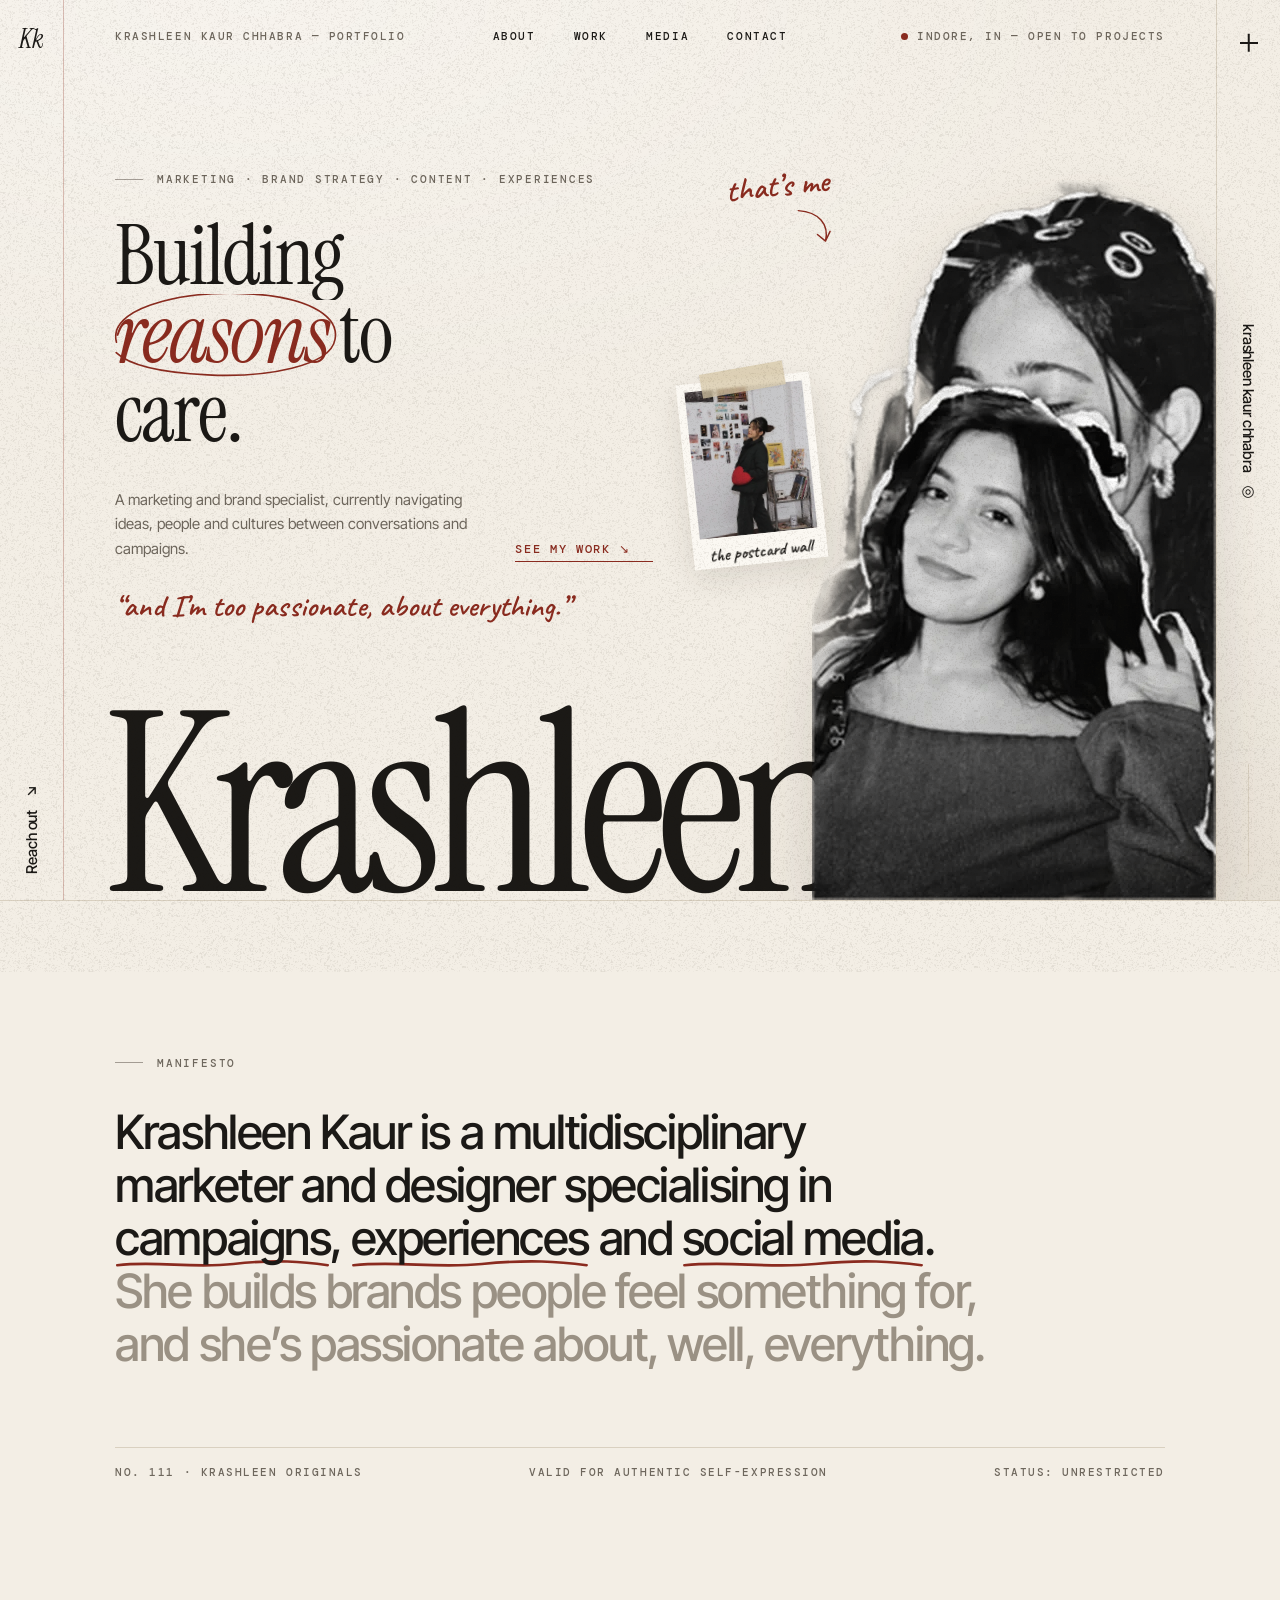
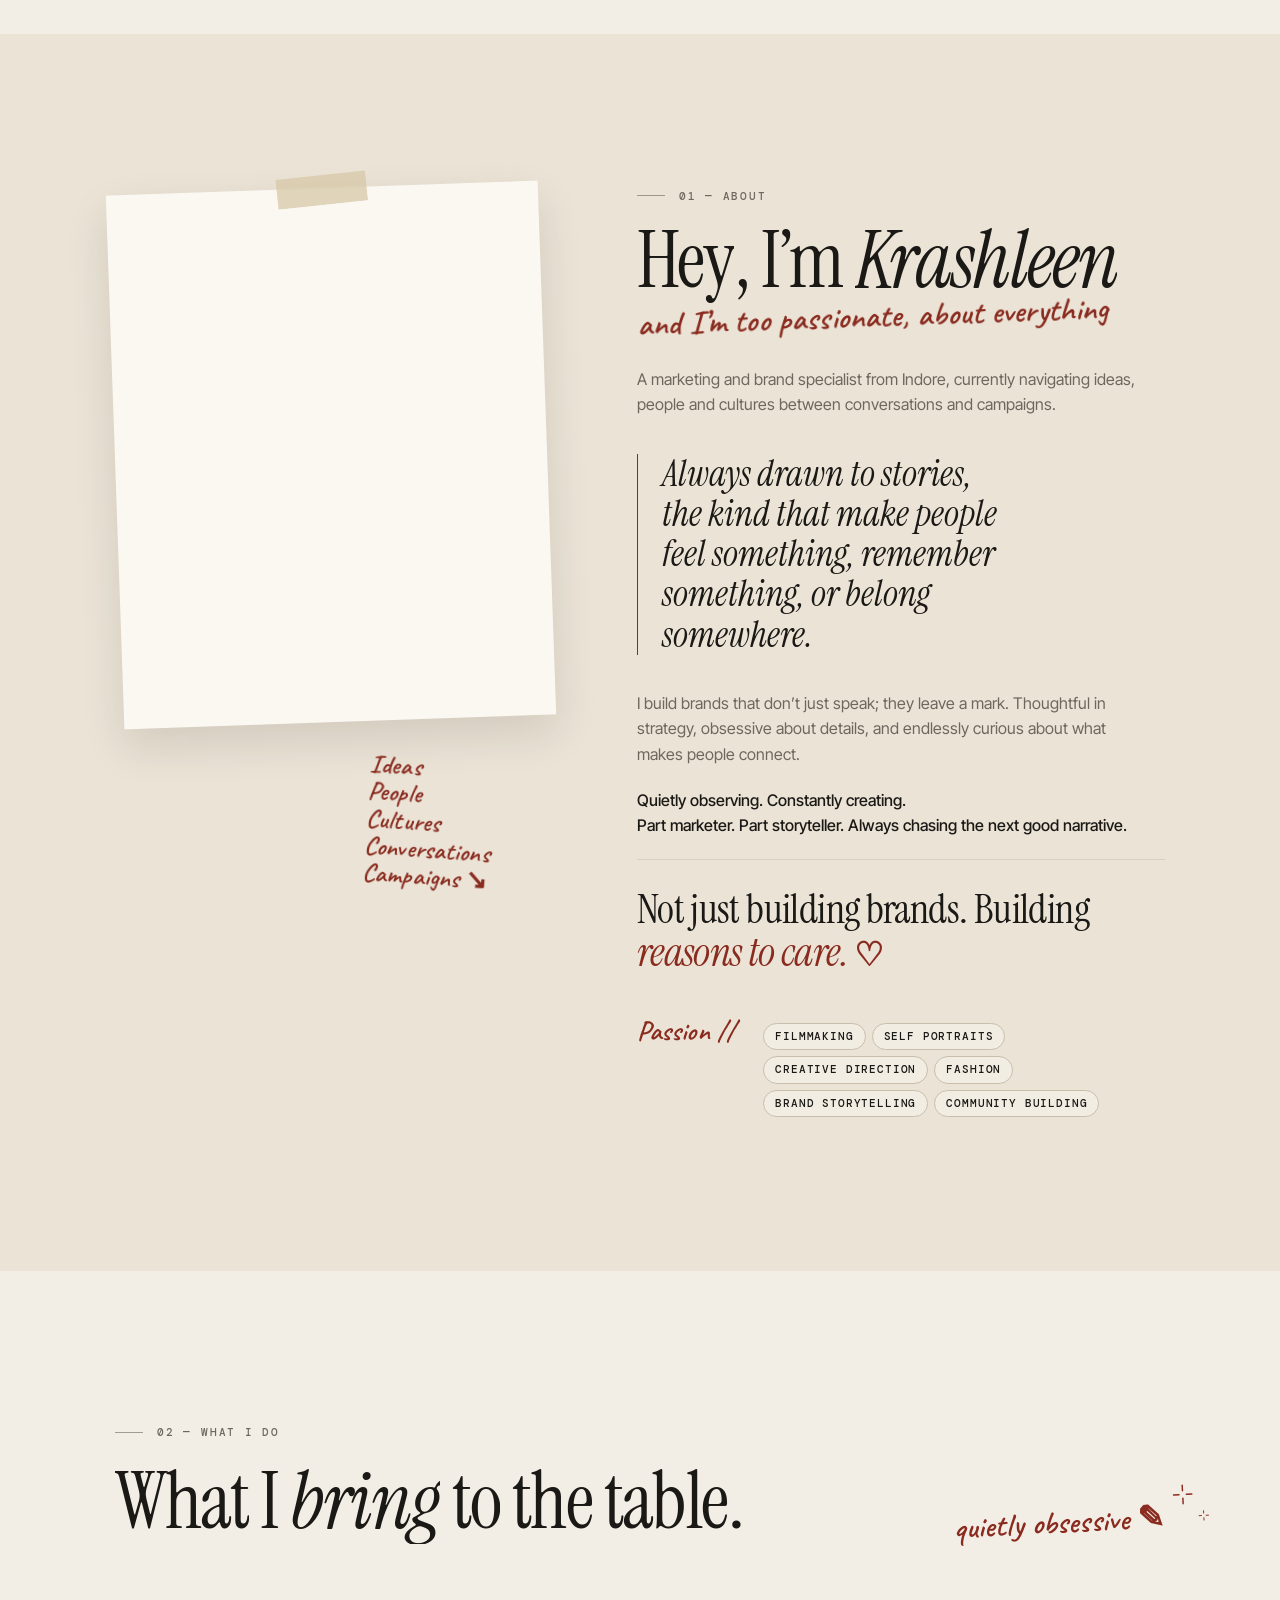
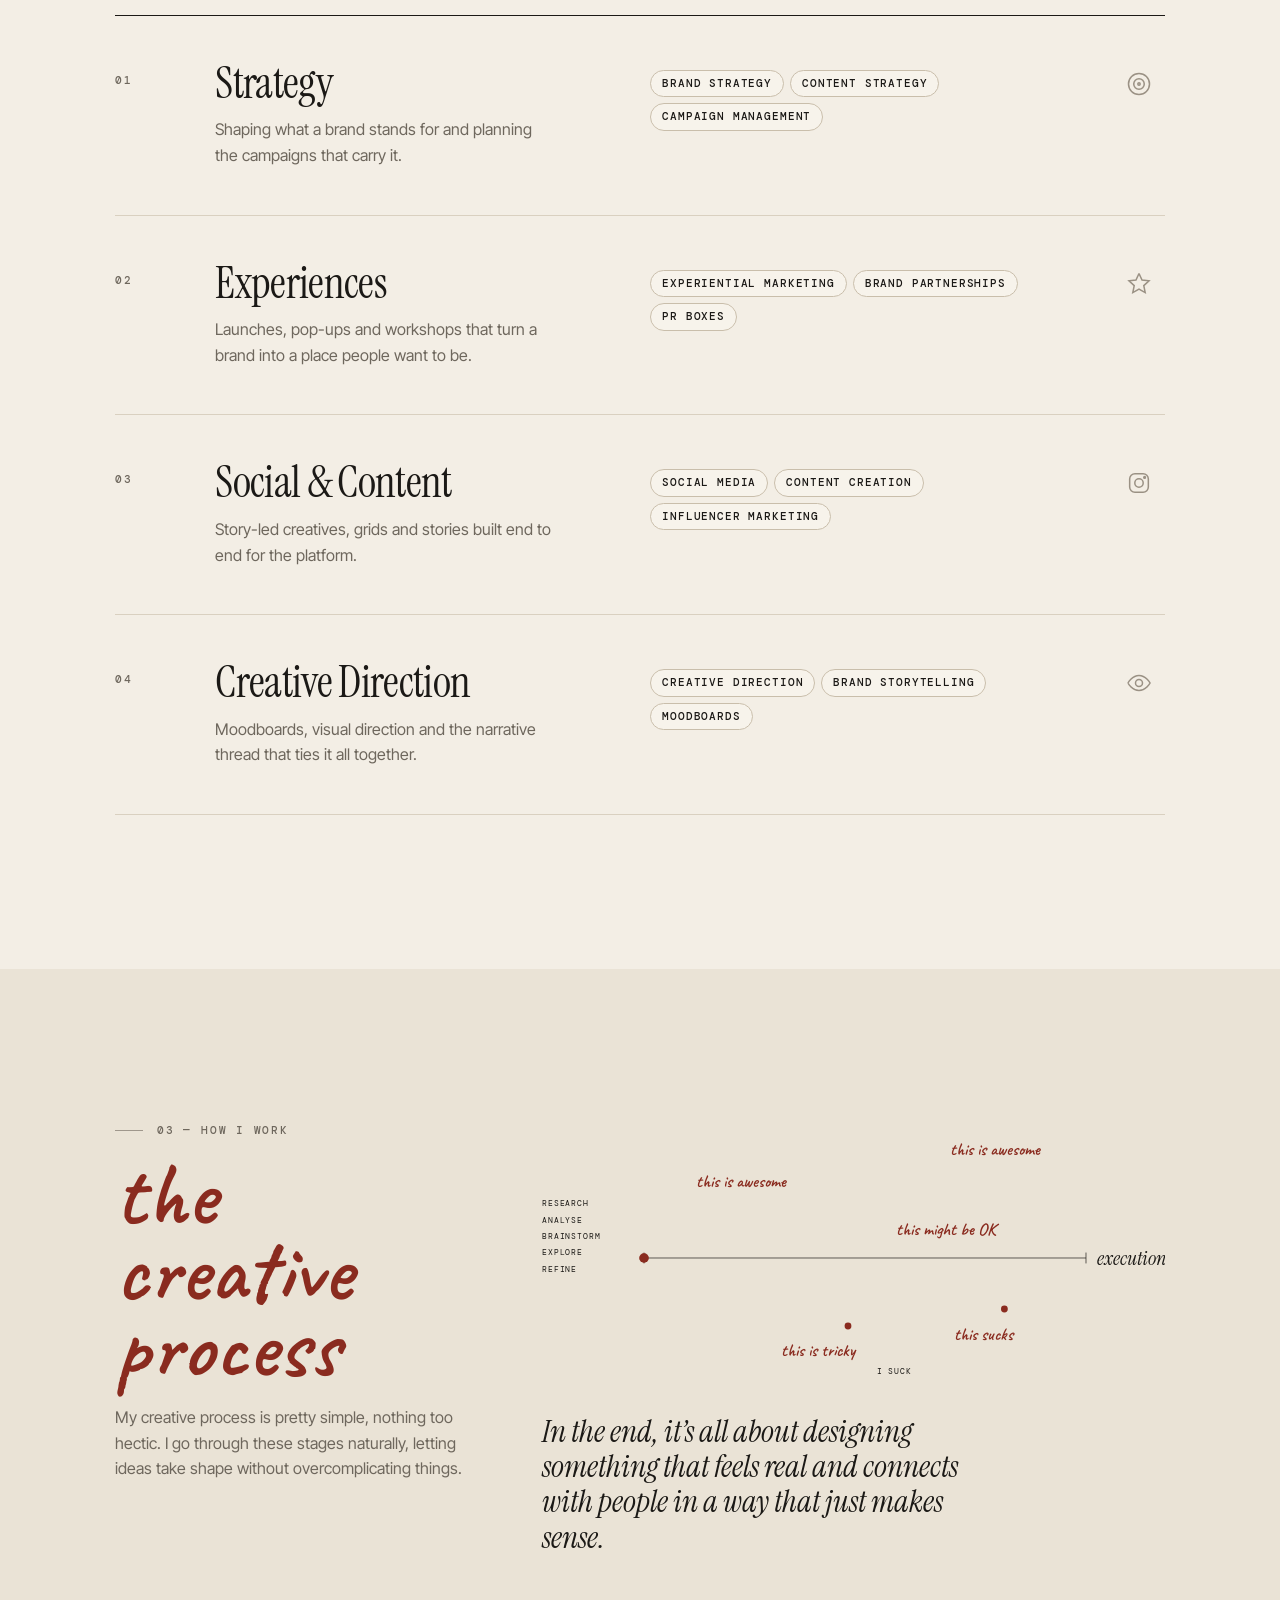
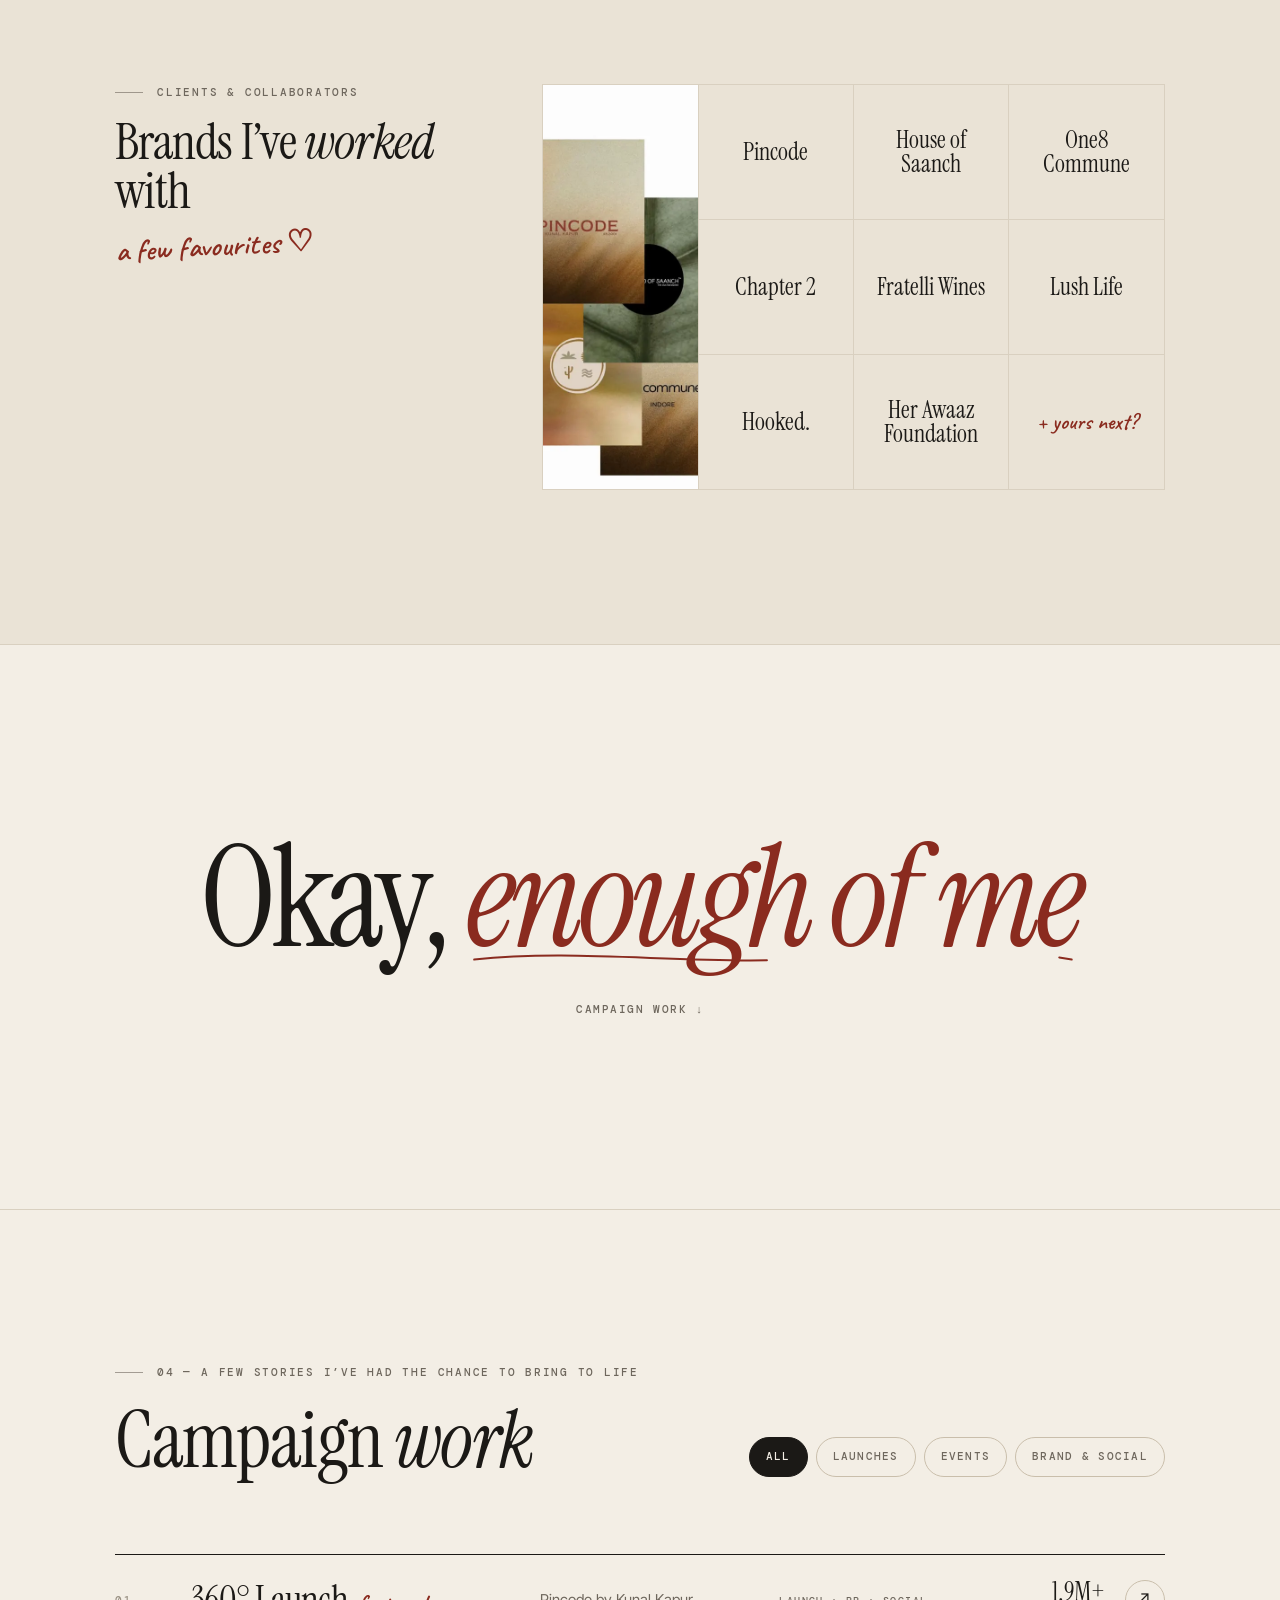
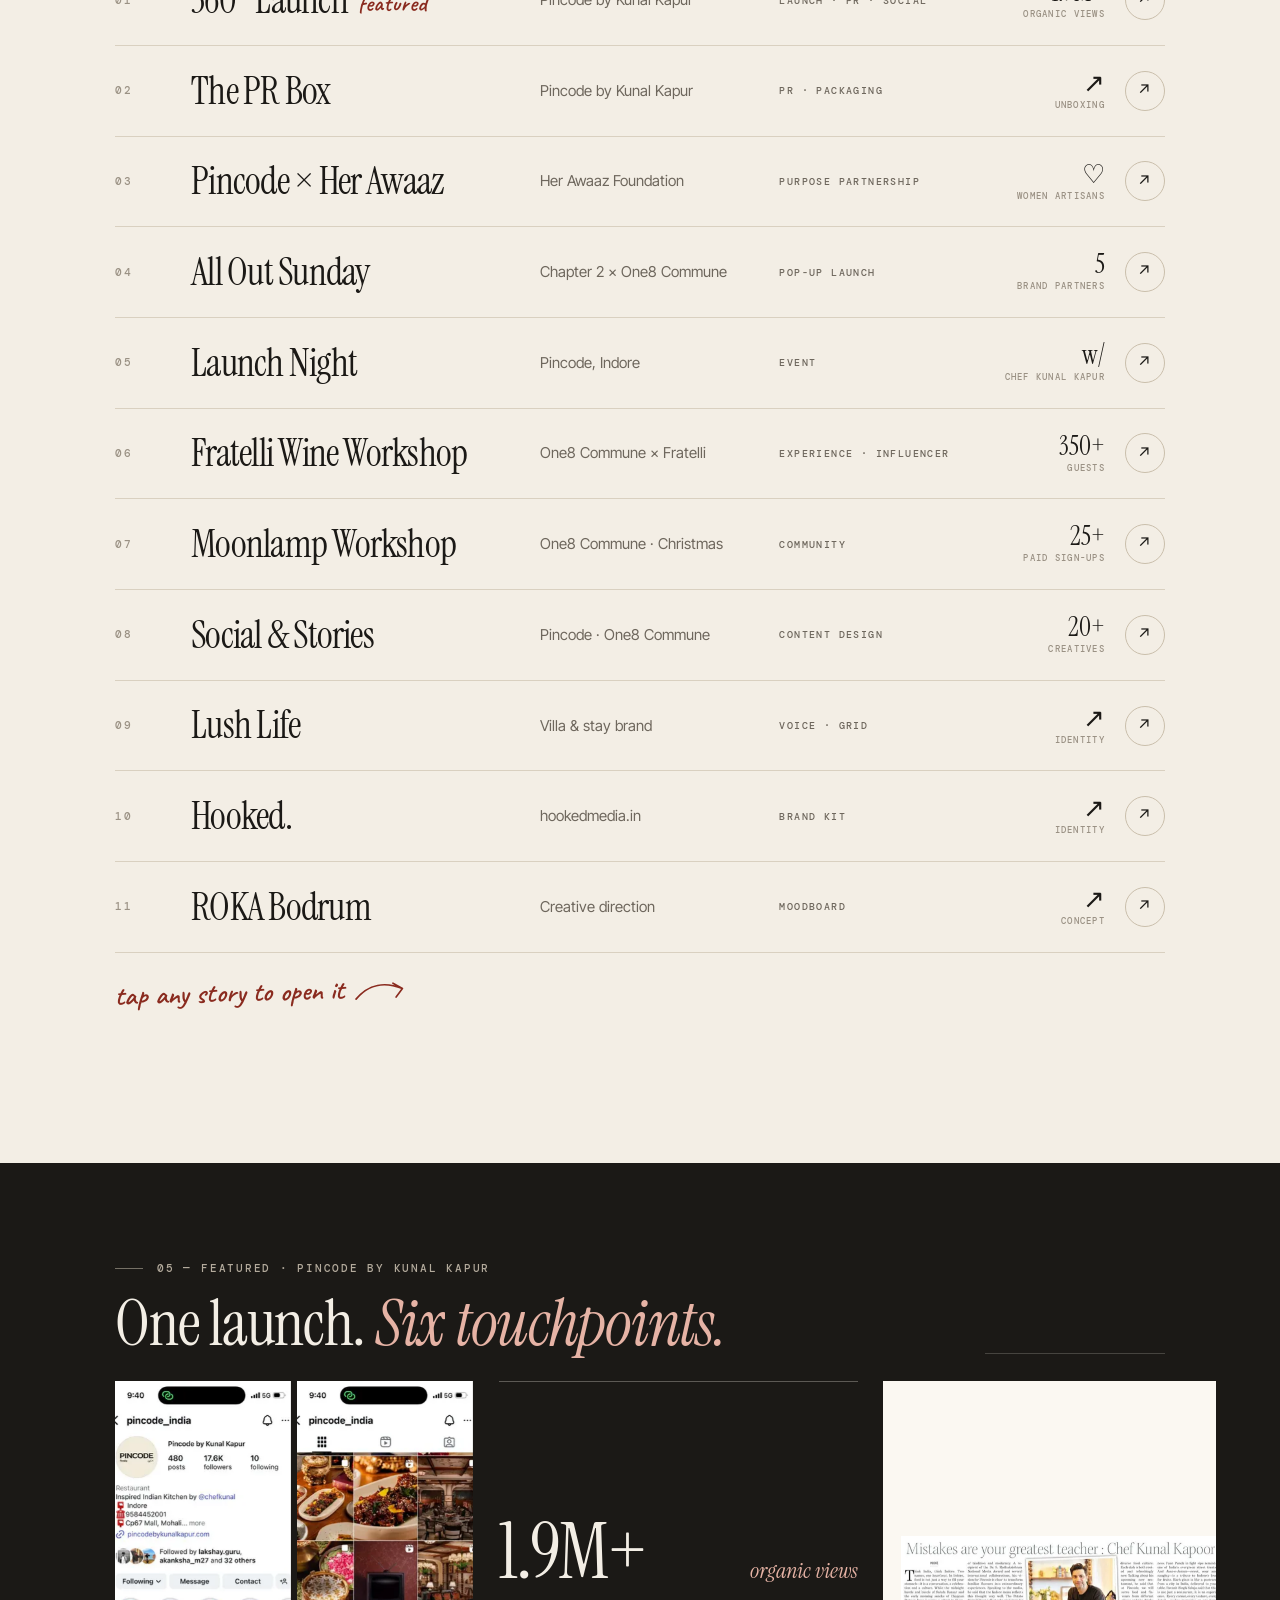
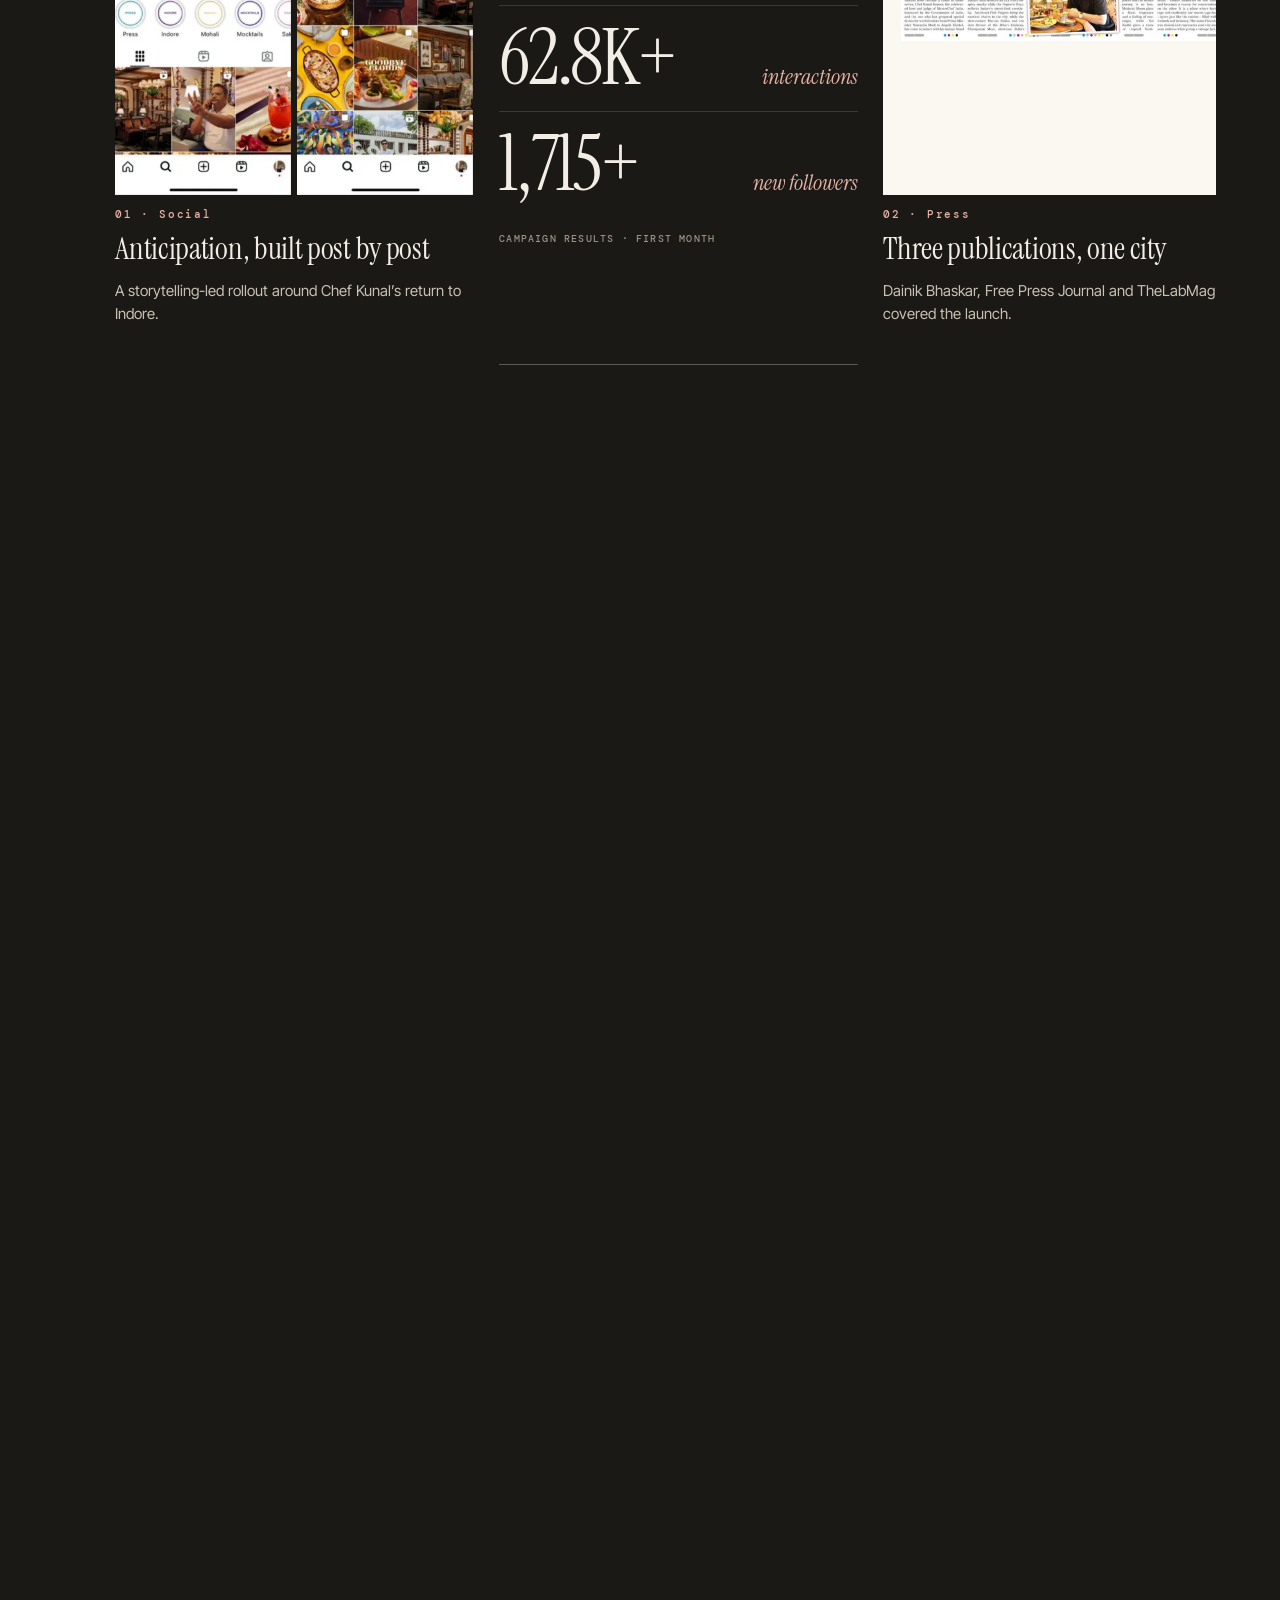
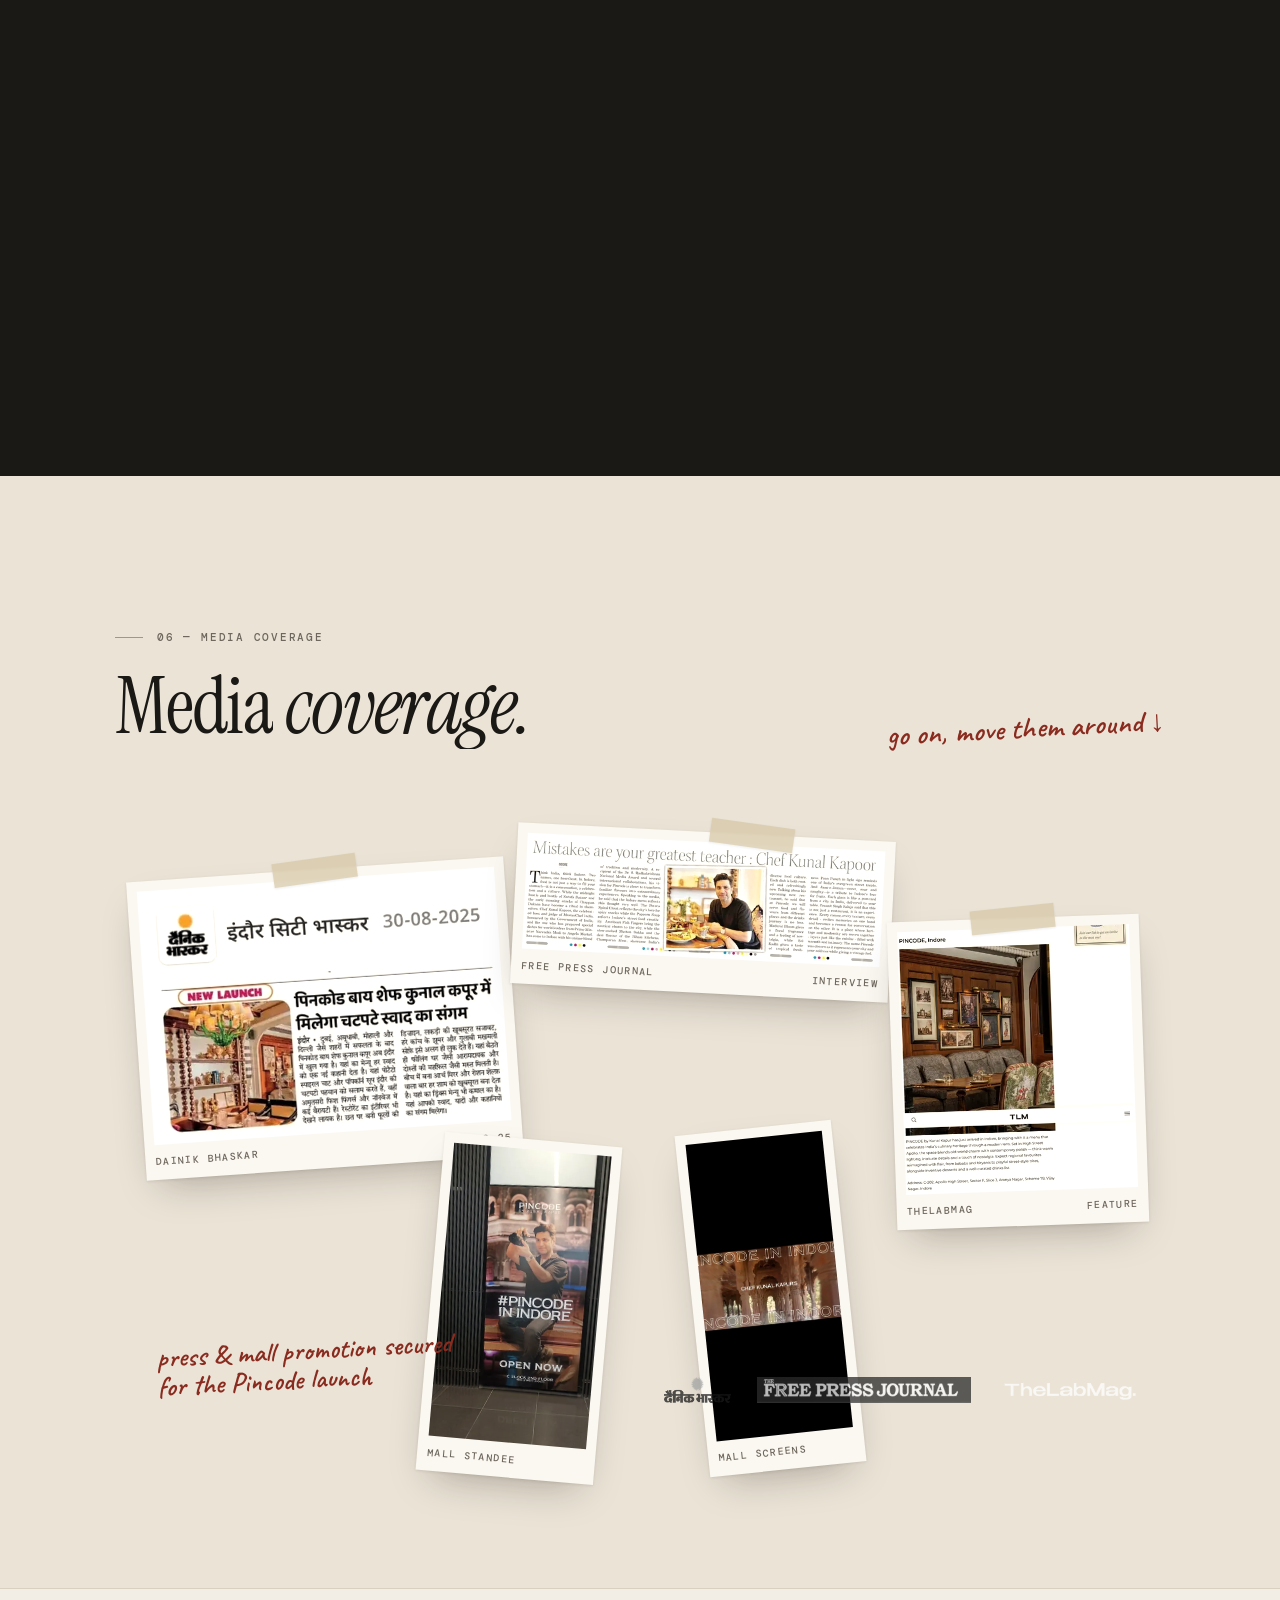
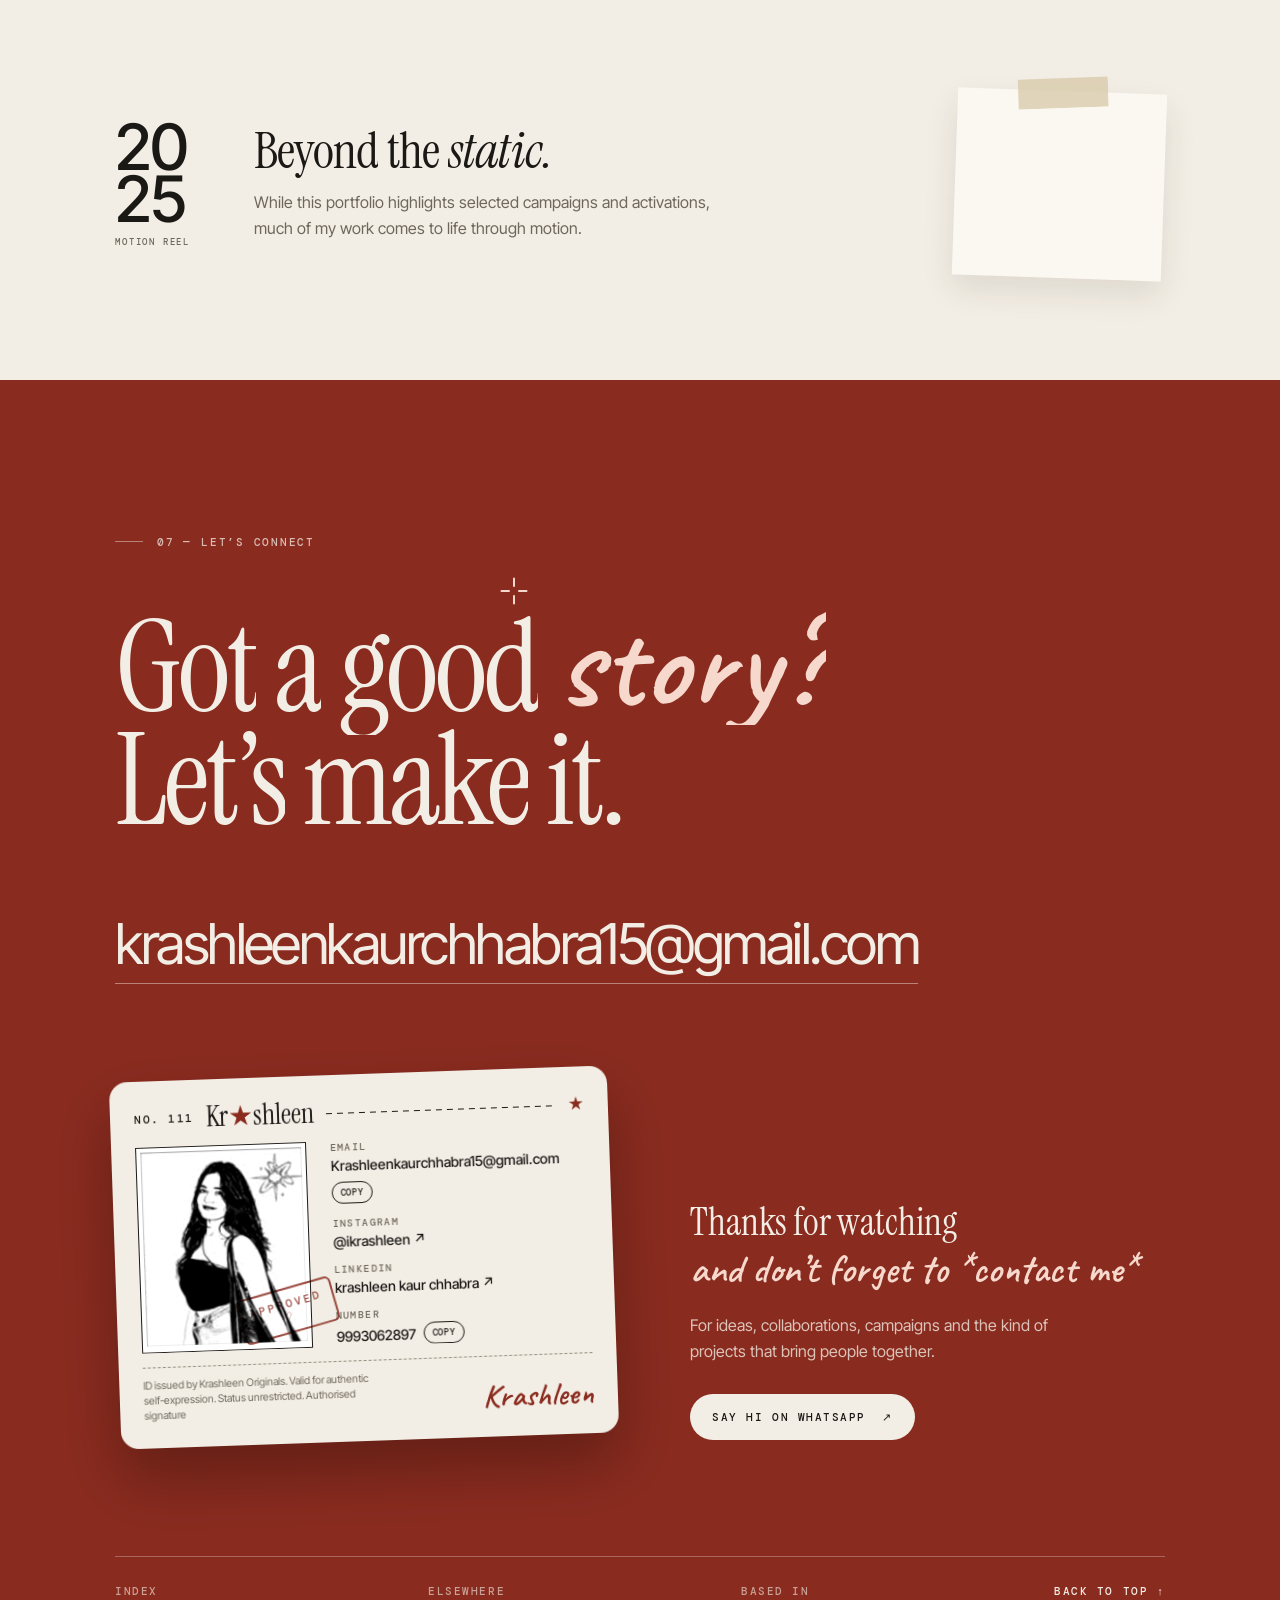
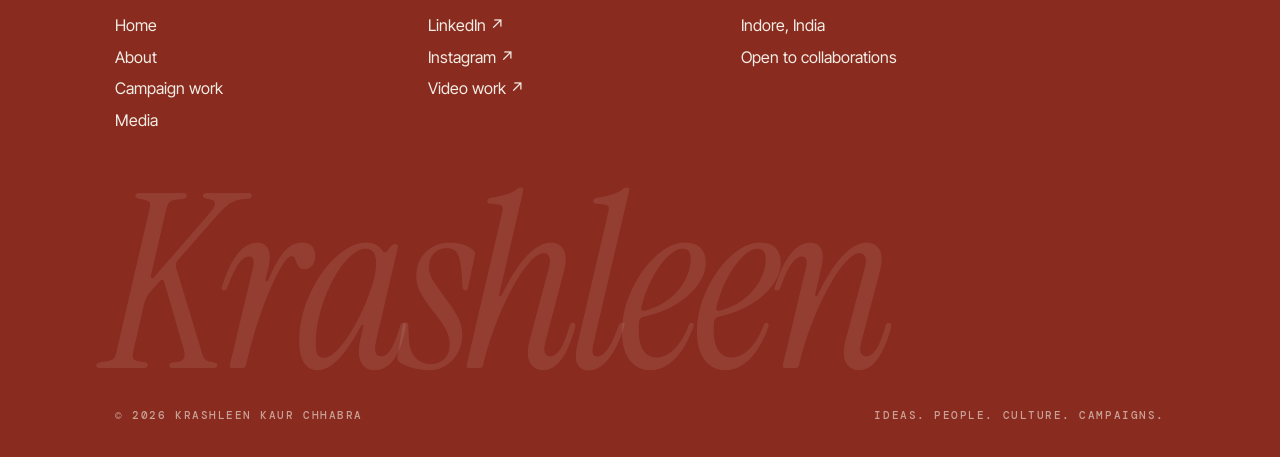
==== commit 31df3421: "Motion pass: single rAF loop with cached measurements, word reveals, drawn underlines and icons, scr" ====
--- a/index.html
+++ b/index.html
@@ -18,6 +18,7 @@
 <script type="application/ld+json">{"@context":"https://schema.org","@type":"Person","name":"Krashleen Kaur Chhabra","url":"https://krashleen.in/","jobTitle":"Marketing & Brand Specialist","address":{"@type":"PostalAddress","addressLocality":"Indore","addressCountry":"IN"},"email":"mailto:Krashleenkaurchhabra15@gmail.com","sameAs":["https://www.instagram.com/ikrashleen/"]}</script>
 <link rel="preconnect" href="https://fonts.googleapis.com"><link rel="preconnect" href="https://fonts.gstatic.com" crossorigin>
 <link href="https://fonts.googleapis.com/css2?family=Instrument+Serif:ital@0;1&family=Inter+Tight:wght@400;500;600&family=Caveat:wght@500;600;700&family=DM+Mono:wght@400;500&display=swap" rel="stylesheet">
+<link rel="preload" as="image" href="img/portrait.webp" fetchpriority="high">
 <link rel="stylesheet" href="css/site.css">
 </head>
 <body>
@@ -73,14 +74,14 @@
    </h1>
    <div class="hlede rv d2">
     <p>A marketing and brand specialist, currently navigating ideas, people and cultures between conversations and campaigns.</p>
-    <a class="link" href="#work">See my work ↘</a>
+    <a class="link" href="#work" data-magnetic>See my work ↘</a>
    </div>
    <span class="hand hnote rv d3">“and I’m too passionate, about everything.”</span>
   </div>
  </div>
- <figure class="hpolaroid tape" aria-hidden="true"><img src="img/hero.webp" alt=""><figcaption>the postcard wall</figcaption></figure>
- <img class="hportrait" data-speed="-0.06" src="img/portrait.webp" alt="Black and white torn-paper collage portrait of Krashleen">
- <img class="hsticker" id="hsticker" src="img/k-sticker.webp" alt="" aria-hidden="true">
+ <figure class="hpolaroid tape" data-tilt aria-hidden="true"><img decoding="async" width="440" height="503" src="img/hero.webp" alt=""><figcaption>the postcard wall</figcaption></figure>
+ <img decoding="async" width="404" height="720" class="hportrait" data-speed="-0.06" fetchpriority="high" src="img/portrait.webp" alt="Black and white torn-paper collage portrait of Krashleen">
+ <img decoding="async" width="502" height="520" class="hsticker" id="hsticker" src="img/k-sticker.webp" alt="" aria-hidden="true">
  <span class="hand hme" aria-hidden="true">that’s me<svg viewBox="0 0 50 50" class="draw"><path pathLength="1" d="M8 6 C30 10 40 24 34 42 M34 42 L26 34 M34 42 L40 32"/></svg></span>
  <p class="wordmark" data-speed="0.08" aria-hidden="true">Krashleen</p>
 </section>
@@ -96,15 +97,15 @@
 <section class="sec alt" id="about">
  <div class="about">
   <div class="about-l rv">
-   <figure class="about-photo tape gal" style="position:relative">
-    <img src="img/k-red.webp" alt="Krashleen against a deep red wall" loading="lazy" style="aspect-ratio:440/503;object-position:50% 30%">
+   <figure class="about-photo tape gal" data-tilt style="position:relative">
+    <img decoding="async" width="1200" height="1162" class="reveal-img" src="img/k-red.webp" alt="Krashleen against a deep red wall" loading="lazy" style="aspect-ratio:440/503;object-position:50% 30%">
     <figcaption><span>hey, it’s me</span><span>♡</span></figcaption>
    </figure>
    <span class="hand margin-list">Ideas<br>People<br>Cultures<br>Conversations<br>Campaigns ↘</span>
   </div>
   <div class="about-r">
    <div class="kicker rv">01 — About</div>
-   <h2 class="h-l rv"><span class="hey" tabindex="0">Hey<img src="img/k-sticker.webp" alt="" aria-hidden="true"></span>, I’m <em>Krashleen</em></h2>
+   <h2 data-split class="h-l rv"><span class="hey" tabindex="0">Hey<img decoding="async" width="502" height="520" src="img/k-sticker.webp" alt="" aria-hidden="true"></span>, I’m <em>Krashleen</em></h2>
    <span class="hand hsub rv">and I’m too passionate, about everything</span>
    <p class="rv">A marketing and brand specialist from Indore, currently navigating ideas, people and cultures between conversations and campaigns.</p>
    <blockquote class="rv">Always drawn to stories, the kind that make people feel something, remember something, or belong somewhere.</blockquote>
@@ -123,14 +124,14 @@
 <section class="sec" id="capabilities">
  <div class="sec-head">
   <div class="kicker rv">02 — What I do</div>
-  <h2 class="h-l rv">What I <em>bring</em> to the table.</h2>
-  <span class="hand rv" style="font-size:32px;transform:rotate(-3deg);display:inline-block">quietly obsessive ✎</span>
+  <h2 data-split class="h-l rv">What I <em>bring</em> to the table.</h2>
+  <span class="hand rv" style="font-size:32px;transform:rotate(-3deg);display:inline-block;position:relative">quietly obsessive ✎<svg class="spark s1" viewBox="0 0 24 24" aria-hidden="true"><path d="M12 2v6M12 16v6M2 12h6M16 12h6"/></svg><svg class="spark s2" viewBox="0 0 24 24" aria-hidden="true"><path d="M12 4v4M12 16v4M4 12h4M16 12h4"/></svg></span>
  </div>
  <div class="caps">
-  <div class="cap rv"><span class="n mono">01</span><div><h3>Strategy</h3><p>Shaping what a brand stands for and planning the campaigns that carry it.</p></div><div class="chips"><span>Brand strategy</span><span>Content strategy</span><span>Campaign management</span></div><svg viewBox="0 0 24 24" fill="none" stroke="currentColor" stroke-width="1.3" aria-hidden="true"><circle cx="12" cy="12" r="9"/><circle cx="12" cy="12" r="4.5"/><circle cx="12" cy="12" r="1"/></svg></div>
-  <div class="cap rv"><span class="n mono">02</span><div><h3>Experiences</h3><p>Launches, pop-ups and workshops that turn a brand into a place people want to be.</p></div><div class="chips"><span>Experiential marketing</span><span>Brand partnerships</span><span>PR boxes</span></div><svg viewBox="0 0 24 24" fill="none" stroke="currentColor" stroke-width="1.3" aria-hidden="true"><path d="M12 3l2.6 5.6 6 .7-4.5 4.1 1.2 6L12 16.4 6.7 19.4l1.2-6L3.4 9.3l6-.7z"/></svg></div>
-  <div class="cap rv"><span class="n mono">03</span><div><h3>Social &amp; Content</h3><p>Story-led creatives, grids and stories built end to end for the platform.</p></div><div class="chips"><span>Social media</span><span>Content creation</span><span>Influencer marketing</span></div><svg viewBox="0 0 24 24" fill="none" stroke="currentColor" stroke-width="1.3" aria-hidden="true"><rect x="4" y="4" width="16" height="16" rx="4.5"/><circle cx="12" cy="12" r="3.6"/><circle cx="16.8" cy="7.2" r=".7" fill="currentColor"/></svg></div>
-  <div class="cap rv"><span class="n mono">04</span><div><h3>Creative Direction</h3><p>Moodboards, visual direction and the narrative thread that ties it all together.</p></div><div class="chips"><span>Creative direction</span><span>Brand storytelling</span><span>Moodboards</span></div><svg viewBox="0 0 24 24" fill="none" stroke="currentColor" stroke-width="1.3" aria-hidden="true"><path d="M2.5 12s3.5-6.5 9.5-6.5S21.5 12 21.5 12s-3.5 6.5-9.5 6.5S2.5 12 2.5 12z"/><circle cx="12" cy="12" r="3"/></svg></div>
+  <div class="cap rv"><span class="n mono">01</span><div><h3>Strategy</h3><p>Shaping what a brand stands for and planning the campaigns that carry it.</p></div><div class="chips"><span>Brand strategy</span><span>Content strategy</span><span>Campaign management</span></div><svg class="ic ic-target" viewBox="0 0 24 24" fill="none" stroke="currentColor" stroke-width="1.3" aria-hidden="true"><circle cx="12" cy="12" r="9"/><circle cx="12" cy="12" r="4.5"/><circle cx="12" cy="12" r="1"/></svg></div>
+  <div class="cap rv"><span class="n mono">02</span><div><h3>Experiences</h3><p>Launches, pop-ups and workshops that turn a brand into a place people want to be.</p></div><div class="chips"><span>Experiential marketing</span><span>Brand partnerships</span><span>PR boxes</span></div><svg class="ic ic-star" viewBox="0 0 24 24" fill="none" stroke="currentColor" stroke-width="1.3" aria-hidden="true"><path d="M12 3l2.6 5.6 6 .7-4.5 4.1 1.2 6L12 16.4 6.7 19.4l1.2-6L3.4 9.3l6-.7z"/></svg></div>
+  <div class="cap rv"><span class="n mono">03</span><div><h3>Social &amp; Content</h3><p>Story-led creatives, grids and stories built end to end for the platform.</p></div><div class="chips"><span>Social media</span><span>Content creation</span><span>Influencer marketing</span></div><svg class="ic ic-cam" viewBox="0 0 24 24" fill="none" stroke="currentColor" stroke-width="1.3" aria-hidden="true"><rect x="4" y="4" width="16" height="16" rx="4.5"/><circle cx="12" cy="12" r="3.6"/><circle cx="16.8" cy="7.2" r=".7" fill="currentColor"/></svg></div>
+  <div class="cap rv"><span class="n mono">04</span><div><h3>Creative Direction</h3><p>Moodboards, visual direction and the narrative thread that ties it all together.</p></div><div class="chips"><span>Creative direction</span><span>Brand storytelling</span><span>Moodboards</span></div><svg class="ic ic-eye" viewBox="0 0 24 24" fill="none" stroke="currentColor" stroke-width="1.3" aria-hidden="true"><path d="M2.5 12s3.5-6.5 9.5-6.5S21.5 12 21.5 12s-3.5 6.5-9.5 6.5S2.5 12 2.5 12z"/><circle cx="12" cy="12" r="3"/></svg></div>
  </div>
 </section>
 
@@ -144,13 +145,14 @@
   </div>
   <div>
    <figure class="curve rv" role="img" aria-label="Creative process curve: research, analyse, brainstorm, explore and refine, moving through this is awesome, this is tricky, I suck, this might be OK, this sucks, and back to this is awesome at execution.">
-    <svg viewBox="0 0 1000 380" xmlns="http://www.w3.org/2000/svg" aria-hidden="true" class="draw">
+    <svg viewBox="0 0 1000 380" xmlns="http://www.w3.org/2000/svg" aria-hidden="true" id="curve">
      <text x="0" y="124">RESEARCH</text><text x="0" y="148">ANALYSE</text><text x="0" y="172">BRAINSTORM</text><text x="0" y="196">EXPLORE</text><text x="0" y="220">REFINE</text>
      <line x1="150" y1="200" x2="800" y2="200" stroke="#1B1916" stroke-width="1"/>
      <line x1="150" y1="192" x2="150" y2="208" stroke="#1B1916"/><line x1="800" y1="192" x2="800" y2="208" stroke="#1B1916"/>
      <text class="ex" x="816" y="210">execution</text>
      <path class="line" pathLength="1" d="M150,200 C200,140 250,110 300,120 C370,135 390,250 450,300 C490,335 520,320 525,280 C530,240 520,200 545,195 C590,185 620,280 680,275 C735,270 770,170 790,60"/>
-     <g fill="#8A2B1F"><circle cx="300" cy="120" r="5"/><circle cx="450" cy="300" r="5"/><circle cx="545" cy="195" r="5"/><circle cx="680" cy="275" r="5"/><circle cx="790" cy="60" r="5"/></g>
+     <circle id="curveDot" r="7" fill="#8A2B1F" cx="150" cy="200"/>
+     <g fill="#8A2B1F" class="pts"><circle cx="300" cy="120" r="5"/><circle cx="450" cy="300" r="5"/><circle cx="545" cy="195" r="5"/><circle cx="680" cy="275" r="5"/><circle cx="790" cy="60" r="5"/></g>
      <text class="hd" x="226" y="96">this is awesome</text>
      <text class="hd" x="352" y="344">this is tricky</text>
      <text x="492" y="370" fill="#6E675D">I SUCK</text>
@@ -169,7 +171,7 @@
    <span class="hand rv">a few favourites ♡</span>
   </div>
   <div class="bgrid rv">
-   <figure class="gal"><img src="img/brands.webp" alt="Brand cards for Pincode by Kunal Kapur, House of Saanch and Commune Indore" loading="lazy"></figure>
+   <figure class="gal"><img decoding="async" width="506" height="900" src="img/brands.webp" alt="Brand cards for Pincode by Kunal Kapur, House of Saanch and Commune Indore" loading="lazy"></figure>
    <span>Pincode</span><span>House of Saanch</span><span>One8 Commune</span><span>Chapter 2</span><span>Fratelli Wines</span><span>Lush Life</span>
    <span>Hooked.</span><span>Her Awaaz Foundation</span><span style="font-size:22px;font-family:var(--hand);font-weight:600;color:var(--accent)">+ yours next?</span>
   </div>
@@ -186,7 +188,7 @@
 <section class="sec" id="work" aria-labelledby="work-h">
  <div class="sec-head">
   <div class="kicker rv">04 — A few stories I’ve had the chance to bring to life</div>
-  <h2 class="h-l rv" id="work-h">Campaign <em>work</em></h2>
+  <h2 data-split class="h-l rv" id="work-h">Campaign <em>work</em></h2>
   <div class="filters rv" role="group" aria-label="Filter work">
    <button class="chip" data-filter="all" aria-pressed="true">All</button>
    <button class="chip" data-filter="launch" aria-pressed="false">Launches</button>
@@ -195,19 +197,19 @@
   </div>
  </div>
  <ol class="index" id="index">
-   <li class="row" data-cat="launch"><button data-case="pincode" data-img="img/launch1.webp"><span class="no">01</span><span class="title">360° Launch<small>featured</small></span><span class="client">Pincode by Kunal Kapur</span><span class="cat">Launch · PR · Social</span><span class="stat">1.9M+<span>organic views</span></span><span class="go" aria-hidden="true">↗</span></button></li>
-   <li class="row" data-cat="launch"><button data-case="prbox" data-img="img/pr4.webp"><span class="no">02</span><span class="title">The PR Box</span><span class="client">Pincode by Kunal Kapur</span><span class="cat">PR · Packaging</span><span class="stat">↗<span>unboxing</span></span><span class="go" aria-hidden="true">↗</span></button></li>
-   <li class="row" data-cat="launch"><button data-case="herawaaz" data-img="img/ha1.webp"><span class="no">03</span><span class="title">Pincode × Her Awaaz</span><span class="client">Her Awaaz Foundation</span><span class="cat">Purpose partnership</span><span class="stat">♡<span>women artisans</span></span><span class="go" aria-hidden="true">↗</span></button></li>
-   <li class="row" data-cat="launch"><button data-case="aos" data-img="img/aos1.webp"><span class="no">04</span><span class="title">All Out Sunday</span><span class="client">Chapter 2 × One8 Commune</span><span class="cat">Pop-up launch</span><span class="stat">5<span>brand partners</span></span><span class="go" aria-hidden="true">↗</span></button></li>
-   <li class="row" data-cat="event"><button data-case="launchnight" data-img="img/launch4.webp"><span class="no">05</span><span class="title">Launch Night</span><span class="client">Pincode, Indore</span><span class="cat">Event</span><span class="stat">w/<span>Chef Kunal Kapur</span></span><span class="go" aria-hidden="true">↗</span></button></li>
-   <li class="row" data-cat="event"><button data-case="fratelli" data-img="img/fr3.webp"><span class="no">06</span><span class="title">Fratelli Wine Workshop</span><span class="client">One8 Commune × Fratelli</span><span class="cat">Experience · Influencer</span><span class="stat">350+<span>guests</span></span><span class="go" aria-hidden="true">↗</span></button></li>
-   <li class="row" data-cat="event"><button data-case="moonlamp" data-img="img/ml1.webp"><span class="no">07</span><span class="title">Moonlamp Workshop</span><span class="client">One8 Commune · Christmas</span><span class="cat">Community</span><span class="stat">25+<span>paid sign-ups</span></span><span class="go" aria-hidden="true">↗</span></button></li>
-   <li class="row" data-cat="brand"><button data-case="social" data-img="img/sm2.webp"><span class="no">08</span><span class="title">Social &amp; Stories</span><span class="client">Pincode · One8 Commune</span><span class="cat">Content design</span><span class="stat">20+<span>creatives</span></span><span class="go" aria-hidden="true">↗</span></button></li>
-   <li class="row" data-cat="brand"><button data-case="lush" data-img="img/lush1.webp"><span class="no">09</span><span class="title">Lush Life</span><span class="client">Villa &amp; stay brand</span><span class="cat">Voice · Grid</span><span class="stat">↗<span>identity</span></span><span class="go" aria-hidden="true">↗</span></button></li>
-   <li class="row" data-cat="brand"><button data-case="hooked" data-img="img/hk-bg.webp"><span class="no">10</span><span class="title">Hooked.</span><span class="client">hookedmedia.in</span><span class="cat">Brand kit</span><span class="stat">↗<span>identity</span></span><span class="go" aria-hidden="true">↗</span></button></li>
-   <li class="row" data-cat="brand"><button data-case="roka" data-img="img/moodboard.webp"><span class="no">11</span><span class="title">ROKA Bodrum</span><span class="client">Creative direction</span><span class="cat">Moodboard</span><span class="stat">↗<span>concept</span></span><span class="go" aria-hidden="true">↗</span></button></li>
+   <li class="row" data-cat="launch"><button data-cursor="Open" data-case="pincode" data-img="img/launch1.webp"><span class="no">01</span><span class="title">360° Launch<small>featured</small></span><span class="client">Pincode by Kunal Kapur</span><span class="cat">Launch · PR · Social</span><span class="stat">1.9M+<span>organic views</span></span><span class="go" aria-hidden="true">↗</span></button></li>
+   <li class="row" data-cat="launch"><button data-cursor="Open" data-case="prbox" data-img="img/pr4.webp"><span class="no">02</span><span class="title">The PR Box</span><span class="client">Pincode by Kunal Kapur</span><span class="cat">PR · Packaging</span><span class="stat">↗<span>unboxing</span></span><span class="go" aria-hidden="true">↗</span></button></li>
+   <li class="row" data-cat="launch"><button data-cursor="Open" data-case="herawaaz" data-img="img/ha1.webp"><span class="no">03</span><span class="title">Pincode × Her Awaaz</span><span class="client">Her Awaaz Foundation</span><span class="cat">Purpose partnership</span><span class="stat">♡<span>women artisans</span></span><span class="go" aria-hidden="true">↗</span></button></li>
+   <li class="row" data-cat="launch"><button data-cursor="Open" data-case="aos" data-img="img/aos1.webp"><span class="no">04</span><span class="title">All Out Sunday</span><span class="client">Chapter 2 × One8 Commune</span><span class="cat">Pop-up launch</span><span class="stat">5<span>brand partners</span></span><span class="go" aria-hidden="true">↗</span></button></li>
+   <li class="row" data-cat="event"><button data-cursor="Open" data-case="launchnight" data-img="img/launch4.webp"><span class="no">05</span><span class="title">Launch Night</span><span class="client">Pincode, Indore</span><span class="cat">Event</span><span class="stat">w/<span>Chef Kunal Kapur</span></span><span class="go" aria-hidden="true">↗</span></button></li>
+   <li class="row" data-cat="event"><button data-cursor="Open" data-case="fratelli" data-img="img/fr3.webp"><span class="no">06</span><span class="title">Fratelli Wine Workshop</span><span class="client">One8 Commune × Fratelli</span><span class="cat">Experience · Influencer</span><span class="stat">350+<span>guests</span></span><span class="go" aria-hidden="true">↗</span></button></li>
+   <li class="row" data-cat="event"><button data-cursor="Open" data-case="moonlamp" data-img="img/ml1.webp"><span class="no">07</span><span class="title">Moonlamp Workshop</span><span class="client">One8 Commune · Christmas</span><span class="cat">Community</span><span class="stat">25+<span>paid sign-ups</span></span><span class="go" aria-hidden="true">↗</span></button></li>
+   <li class="row" data-cat="brand"><button data-cursor="Open" data-case="social" data-img="img/sm2.webp"><span class="no">08</span><span class="title">Social &amp; Stories</span><span class="client">Pincode · One8 Commune</span><span class="cat">Content design</span><span class="stat">20+<span>creatives</span></span><span class="go" aria-hidden="true">↗</span></button></li>
+   <li class="row" data-cat="brand"><button data-cursor="Open" data-case="lush" data-img="img/lush1.webp"><span class="no">09</span><span class="title">Lush Life</span><span class="client">Villa &amp; stay brand</span><span class="cat">Voice · Grid</span><span class="stat">↗<span>identity</span></span><span class="go" aria-hidden="true">↗</span></button></li>
+   <li class="row" data-cat="brand"><button data-cursor="Open" data-case="hooked" data-img="img/hk-bg.webp"><span class="no">10</span><span class="title">Hooked.</span><span class="client">hookedmedia.in</span><span class="cat">Brand kit</span><span class="stat">↗<span>identity</span></span><span class="go" aria-hidden="true">↗</span></button></li>
+   <li class="row" data-cat="brand"><button data-cursor="Open" data-case="roka" data-img="img/moodboard.webp"><span class="no">11</span><span class="title">ROKA Bodrum</span><span class="client">Creative direction</span><span class="cat">Moodboard</span><span class="stat">↗<span>concept</span></span><span class="go" aria-hidden="true">↗</span></button></li>
   </ol>
- <p class="hand rv" style="font-size:28px;margin:26px 0 0;transform:rotate(-1.5deg);display:inline-block">tap any story to open it ↗</p>
+ <p class="hand rv" style="font-size:28px;margin:26px 0 0;transform:rotate(-1.5deg);display:inline-block">tap any story to open it<svg class="doodle-arrow draw" viewBox="0 0 60 30" aria-hidden="true"><path pathLength="1" d="M2 22 C16 6 34 4 52 12 M52 12 L42 6 M52 12 L45 21"/></svg></p>
  <div class="preview" id="preview" aria-hidden="true"></div>
 </section>
 
@@ -218,13 +220,13 @@
    <div class="wrap feat-head">
     <div style="display:flex;flex-direction:column;gap:18px">
      <div class="kicker">05 — Featured · Pincode by Kunal Kapur</div>
-     <h2 class="h-l" id="feat-h">One launch. <em>Six touchpoints.</em></h2>
+     <h2 data-split class="h-l" id="feat-h">One launch. <em>Six touchpoints.</em></h2>
     </div>
     <div class="feat-progress" aria-hidden="true"><i id="featBar"></i></div>
    </div>
    <div class="feat-track" id="featTrack">
     <article class="panel">
-     <div class="ph split"><img src="img/ig1.webp" alt="Pincode Instagram profile" loading="lazy"><img src="img/ig2.webp" alt="Pincode Instagram grid" loading="lazy"></div>
+     <div class="ph split"><img decoding="async" width="295" height="639" src="img/ig1.webp" alt="Pincode Instagram profile" loading="lazy"><img decoding="async" width="295" height="639" src="img/ig2.webp" alt="Pincode Instagram grid" loading="lazy"></div>
      <span class="num">01 · Social</span><h3>Anticipation, built post by post</h3>
      <p>A storytelling-led rollout around Chef Kunal’s return to Indore.</p>
     </article>
@@ -235,27 +237,27 @@
      <small>Campaign results · first month</small>
     </article>
     <article class="panel">
-     <div class="ph contain"><img src="img/press-fpj.webp" alt="Free Press Journal interview with Chef Kunal Kapur" loading="lazy"></div>
+     <div class="ph contain"><img decoding="async" width="576" height="187" src="img/press-fpj.webp" alt="Free Press Journal interview with Chef Kunal Kapur" loading="lazy"></div>
      <span class="num">02 · Press</span><h3>Three publications, one city</h3>
      <p>Dainik Bhaskar, Free Press Journal and TheLabMag covered the launch.</p>
     </article>
     <article class="panel">
-     <div class="ph"><img src="img/mall2.webp" alt="#PincodeInIndore mall standee" loading="lazy" style="object-position:50% 30%"></div>
+     <div class="ph"><img decoding="async" width="377" height="700" src="img/mall2.webp" alt="#PincodeInIndore mall standee" loading="lazy" style="object-position:50% 30%"></div>
      <span class="num">03 · Mall</span><h3>Where the footfall already was</h3>
      <p>Screens and standees at high-footfall touchpoints for discoverability and recall.</p>
     </article>
     <article class="panel">
-     <div class="ph"><img src="img/pr4.webp" alt="Pincode PR box contents" loading="lazy"></div>
+     <div class="ph"><img decoding="async" width="900" height="507" src="img/pr4.webp" alt="Pincode PR box contents" loading="lazy"></div>
      <span class="num">04 · PR box</span><h3>A box people wanted to post</h3>
      <p>Postcards, stamps and keepsakes, sourced and sent to creators and media.</p>
     </article>
     <article class="panel">
-     <div class="ph"><img src="img/ha4.webp" alt="Artisan hand-painting a bill box" loading="lazy"></div>
+     <div class="ph"><img decoding="async" width="432" height="540" src="img/ha4.webp" alt="Artisan hand-painting a bill box" loading="lazy"></div>
      <span class="num">05 · Purpose</span><h3>Bill boxes, hand-painted</h3>
      <p>With Her Awaaz Foundation, women artisans turned the bill into a story.</p>
     </article>
     <article class="panel">
-     <div class="ph"><img src="img/launch1.webp" alt="Chef Kunal Kapur and guests at the launch" loading="lazy"></div>
+     <div class="ph"><img decoding="async" width="1200" height="1200" src="img/launch1.webp" alt="Chef Kunal Kapur and guests at the launch" loading="lazy"></div>
      <span class="num">06 · Launch night</span><h3>The room, on the night</h3>
      <p>Launch dinner with Chef Kunal Kapur and Indore’s tastemakers.</p>
      <button class="link" data-case="pincode">Open full case ↗</button>
@@ -270,17 +272,17 @@
 <section class="sec alt" id="press" aria-labelledby="press-h">
  <div class="sec-head">
   <div class="kicker rv">06 — Media coverage</div>
-  <h2 class="h-l rv" id="press-h">Media <em>coverage.</em></h2>
+  <h2 data-split class="h-l rv" id="press-h">Media <em>coverage.</em></h2>
   <span class="hand rv drag-hint" style="font-size:30px;transform:rotate(-3deg)">go on, move them around ↓</span>
  </div>
  <div class="board" id="board">
-  <figure class="clip c1 tape" data-full="img/press-bhaskar.webp"><img src="img/press-bhaskar.webp" alt="Dainik Bhaskar, Indore City Bhaskar, on the Pincode launch, 30 August 2025" loading="lazy"><figcaption><span>Dainik Bhaskar</span><span>30·08·25</span></figcaption></figure>
-  <figure class="clip c2 tape r" data-full="img/press-fpj.webp"><img src="img/press-fpj.webp" alt="Free Press Journal interview with Chef Kunal Kapur" loading="lazy"><figcaption><span>Free Press Journal</span><span>Interview</span></figcaption></figure>
-  <figure class="clip c3 tape" data-full="img/press-tlm.webp"><img src="img/press-tlm.webp" alt="TheLabMag feature on Pincode, Indore" loading="lazy"><figcaption><span>TheLabMag</span><span>Feature</span></figcaption></figure>
-  <figure class="clip c4" data-full="img/mall2.webp"><img src="img/mall2.webp" alt="#PincodeInIndore mall standee" loading="lazy"><figcaption><span>Mall standee</span></figcaption></figure>
-  <figure class="clip c5" data-full="img/mall1.webp"><img src="img/mall1.webp" alt="Pincode on mall screens" loading="lazy"><figcaption><span>Mall screens</span></figcaption></figure>
+  <figure class="clip c1 tape" data-cursor="Drag" data-full="img/press-bhaskar.webp"><img decoding="async" width="426" height="302" src="img/press-bhaskar.webp" alt="Dainik Bhaskar, Indore City Bhaskar, on the Pincode launch, 30 August 2025" loading="lazy"><figcaption><span>Dainik Bhaskar</span><span>30·08·25</span></figcaption></figure>
+  <figure class="clip c2 tape r" data-cursor="Drag" data-full="img/press-fpj.webp"><img decoding="async" width="576" height="187" src="img/press-fpj.webp" alt="Free Press Journal interview with Chef Kunal Kapur" loading="lazy"><figcaption><span>Free Press Journal</span><span>Interview</span></figcaption></figure>
+  <figure class="clip c3 tape" data-cursor="Drag" data-full="img/press-tlm.webp"><img decoding="async" width="376" height="427" src="img/press-tlm.webp" alt="TheLabMag feature on Pincode, Indore" loading="lazy"><figcaption><span>TheLabMag</span><span>Feature</span></figcaption></figure>
+  <figure class="clip c4" data-cursor="Drag" data-full="img/mall2.webp"><img decoding="async" width="377" height="700" src="img/mall2.webp" alt="#PincodeInIndore mall standee" loading="lazy"><figcaption><span>Mall standee</span></figcaption></figure>
+  <figure class="clip c5" data-cursor="Drag" data-full="img/mall1.webp"><img decoding="async" width="369" height="800" src="img/mall1.webp" alt="Pincode on mall screens" loading="lazy"><figcaption><span>Mall screens</span></figcaption></figure>
   <p class="board-note">press &amp; mall promotion secured for the Pincode launch</p>
-  <div class="board-logos" aria-label="Publications"><img src="img/l-bhaskar.webp" alt="Dainik Bhaskar"><img src="img/l-fpj.webp" alt="The Free Press Journal"><img src="img/l-labmag.webp" alt="TheLabMag" style="filter:grayscale(1) invert(1)"></div>
+  <div class="board-logos" aria-label="Publications"><img decoding="async" width="237" height="93" src="img/l-bhaskar.webp" alt="Dainik Bhaskar"><img decoding="async" width="395" height="48" src="img/l-fpj.webp" alt="The Free Press Journal"><img decoding="async" width="470" height="83" src="img/l-labmag.webp" alt="TheLabMag" style="filter:grayscale(1) invert(1)"></div>
  </div>
 </section>
 
@@ -288,22 +290,23 @@
 <section class="motion" id="motion">
  <div class="year rv" aria-hidden="true"><span>20</span><span>25</span><small>Motion reel</small></div>
  <div class="rv">
-  <h2 class="h-m">Beyond the <em>static.</em></h2>
+  <h2 data-split class="h-m">Beyond the <em>static.</em></h2>
   <p>While this portfolio highlights selected campaigns and activations, much of my work comes to life through motion.</p>
  </div>
- <a class="qr tape rv" href="https://drive.google.com/drive/folders/1Rnk-Yv6Nh4spkgphS3VcNXA43lX5YY7t" target="_blank" rel="noopener"><img src="img/qr.webp" alt="QR code linking to Krashleen’s video work" loading="lazy"><span class="mono">Scan or tap to view ↗</span></a>
+ <a class="qr tape rv" data-magnetic data-tilt data-cursor="Watch" href="https://drive.google.com/drive/folders/1Rnk-Yv6Nh4spkgphS3VcNXA43lX5YY7t" target="_blank" rel="noopener"><img decoding="async" width="600" height="600" src="img/qr.webp" alt="QR code linking to Krashleen’s video work" loading="lazy"><span class="mono">Scan or tap to view ↗</span></a>
 </section>
 
 <!-- ============ CONTACT ============ -->
 <section class="contact" id="contact" data-dark>
  <div class="kicker">07 — Let’s connect</div>
- <h2>Got a good <em>story?</em><br>Let’s make it.</h2>
- <a class="email" href="mailto:Krashleenkaurchhabra15@gmail.com">krashleenkaurchhabra15@gmail.com</a>
+ <svg class="spark s3" viewBox="0 0 24 24" aria-hidden="true"><path d="M12 2v6M12 16v6M2 12h6M16 12h6"/></svg>
+ <h2 data-split>Got a good <em>story?</em><br>Let’s make it.</h2>
+ <a class="email" data-cursor="Write" href="mailto:Krashleenkaurchhabra15@gmail.com">krashleenkaurchhabra15@gmail.com</a>
  <div class="c-grid">
-  <div class="idcard">
+  <div class="idcard rv" data-tilt>
    <div class="top"><span class="mono">No. 111</span><span class="nm">Kr<i>★</i>shleen</span><span class="dots" aria-hidden="true"></span><span aria-hidden="true" style="color:var(--accent)">★</span></div>
    <div class="bd">
-    <div class="pic"><img src="img/idportrait.webp" alt="Illustrated portrait of Krashleen" loading="lazy"></div>
+    <div class="pic"><span class="stamp" aria-hidden="true">approved<br>♡</span><img decoding="async" width="470" height="567" src="img/idportrait.webp" alt="Illustrated portrait of Krashleen" loading="lazy"></div>
     <dl>
      <div><dt>Email</dt><dd><span id="em">Krashleenkaurchhabra15@gmail.com</span><button class="cpy" data-copy="em" type="button">Copy</button></dd></div>
      <div><dt>Instagram</dt><dd><a href="https://www.instagram.com/ikrashleen/" target="_blank" rel="noopener">@ikrashleen ↗</a></dd></div>
@@ -316,7 +319,7 @@
   <div>
    <p class="thanks">Thanks for watching<em>and don’t forget to *contact me*</em></p>
    <p class="lead">For ideas, collaborations, campaigns and the kind of projects that bring people together.</p>
-   <a class="btn" href="https://wa.me/919993062897" target="_blank" rel="noopener">Say hi on WhatsApp <span>↗</span></a>
+   <a class="btn" data-magnetic href="https://wa.me/919993062897" target="_blank" rel="noopener">Say hi on WhatsApp <span>↗</span></a>
   </div>
  </div>
  <div class="fcols">
@@ -325,7 +328,7 @@
   <div><h4 class="mono">Based in</h4><ul><li>Indore, India</li><li>Open to collaborations</li></ul></div>
   <a href="#top" class="mono" style="align-self:start">Back to top ↑</a>
  </div>
- <p class="giant" aria-hidden="true">Krashleen</p>
+ <p class="giant rv" aria-hidden="true"><span style="--i:0">K</span><span style="--i:1">r</span><span style="--i:2">a</span><span style="--i:3">s</span><span style="--i:4">h</span><span style="--i:5">l</span><span style="--i:6">e</span><span style="--i:7">e</span><span style="--i:8">n</span></p>
  <div class="fbot mono"><span>© 2026 Krashleen Kaur Chhabra</span><span>Ideas. People. Culture. Campaigns.</span></div>
 </section>
 </main>
@@ -353,11 +356,11 @@
   <div><h3>My role</h3><ul><li>Social strategy</li><li>Content rollout</li><li>Media coverage</li><li>Mall branding</li></ul></div>
  </aside>
  <div class="case-media">
-  <figure><img src="img/ig1.webp" alt="Pincode Instagram profile" loading="lazy"></figure><figure><img src="img/ig2.webp" alt="Pincode Instagram grid" loading="lazy"></figure>
-  <figure class="w"><img src="img/press-bhaskar.webp" alt="Dainik Bhaskar clipping" loading="lazy"></figure>
-  <figure><img src="img/press-tlm.webp" alt="TheLabMag feature" loading="lazy"></figure><figure><img src="img/ig4.webp" alt="Professional dashboard insights" loading="lazy"></figure>
-  <figure class="w"><img src="img/press-fpj.webp" alt="Free Press Journal clipping" loading="lazy"></figure>
-  <figure><img src="img/mall1.webp" alt="Pincode on mall screens" loading="lazy"></figure><figure><img src="img/mall2.webp" alt="Mall standee" loading="lazy"></figure>
+  <figure><img decoding="async" width="295" height="639" src="img/ig1.webp" alt="Pincode Instagram profile" loading="lazy"></figure><figure><img decoding="async" width="295" height="639" src="img/ig2.webp" alt="Pincode Instagram grid" loading="lazy"></figure>
+  <figure class="w"><img decoding="async" width="426" height="302" src="img/press-bhaskar.webp" alt="Dainik Bhaskar clipping" loading="lazy"></figure>
+  <figure><img decoding="async" width="376" height="427" src="img/press-tlm.webp" alt="TheLabMag feature" loading="lazy"></figure><figure><img decoding="async" width="323" height="700" src="img/ig4.webp" alt="Professional dashboard insights" loading="lazy"></figure>
+  <figure class="w"><img decoding="async" width="576" height="187" src="img/press-fpj.webp" alt="Free Press Journal clipping" loading="lazy"></figure>
+  <figure><img decoding="async" width="369" height="800" src="img/mall1.webp" alt="Pincode on mall screens" loading="lazy"></figure><figure><img decoding="async" width="377" height="700" src="img/mall2.webp" alt="Mall standee" loading="lazy"></figure>
  </div></div></template>
 
 <template id="case-prbox"><div class="case">
@@ -368,11 +371,11 @@
   <div><h3>My role</h3><ul><li>Ideation</li><li>Sourcing</li><li>Vendor coordination</li><li>Influencer &amp; media distribution</li></ul></div>
  </aside>
  <div class="case-media">
-  <figure class="w"><img src="img/pr4.webp" alt="PR box contents and box print" loading="lazy"></figure>
-  <figure><img src="img/pr3.webp" alt="Box print" loading="lazy"></figure><figure><img src="img/pr5.webp" alt="Postcard inside the box" loading="lazy"></figure>
-  <figure><img src="img/pr7.webp" alt="Vintage-style postcards" loading="lazy"></figure><figure><img src="img/pr6.webp" alt="Book packaging and stamps" loading="lazy"></figure>
-  <figure><img src="img/pr8.webp" alt="Two jars with labels" loading="lazy"></figure><figure><img src="img/pr1.webp" alt="Set of six coasters" loading="lazy"></figure>
-  <figure><img src="img/pr2.webp" alt="Earthen pot candle and matchbox" loading="lazy"></figure><figure><img src="img/pr9.webp" alt="Pincode Indore t-shirt print" loading="lazy"></figure>
+  <figure class="w"><img decoding="async" width="900" height="507" src="img/pr4.webp" alt="PR box contents and box print" loading="lazy"></figure>
+  <figure><img decoding="async" width="900" height="507" src="img/pr3.webp" alt="Box print" loading="lazy"></figure><figure><img decoding="async" width="900" height="507" src="img/pr5.webp" alt="Postcard inside the box" loading="lazy"></figure>
+  <figure><img decoding="async" width="900" height="507" src="img/pr7.webp" alt="Vintage-style postcards" loading="lazy"></figure><figure><img decoding="async" width="900" height="507" src="img/pr6.webp" alt="Book packaging and stamps" loading="lazy"></figure>
+  <figure><img decoding="async" width="900" height="507" src="img/pr8.webp" alt="Two jars with labels" loading="lazy"></figure><figure><img decoding="async" width="900" height="507" src="img/pr1.webp" alt="Set of six coasters" loading="lazy"></figure>
+  <figure><img decoding="async" width="900" height="507" src="img/pr2.webp" alt="Earthen pot candle and matchbox" loading="lazy"></figure><figure><img decoding="async" width="900" height="507" src="img/pr9.webp" alt="Pincode Indore t-shirt print" loading="lazy"></figure>
  </div></div></template>
 
 <template id="case-herawaaz"><div class="case">
@@ -382,9 +385,9 @@
   <div><h3>My role</h3><ul><li>Partner outreach</li><li>NGO coordination</li><li>Concept</li><li>Storytelling</li><li>Execution</li></ul></div>
  </aside>
  <div class="case-media">
-  <figure><img src="img/ha1.webp" alt="Hand-painted red bill box with flowers" loading="lazy"></figure><figure><img src="img/ha4.webp" alt="Artisan painting a bill box" loading="lazy"></figure>
-  <figure class="w"><img src="img/ha2.webp" alt="Guest receiving the bill box" loading="lazy"></figure>
-  <figure><img src="img/ha3.webp" alt="Story card for the artisans" loading="lazy"></figure><figure><img src="img/billbox.webp" alt="Reference: hand-painted wooden box" loading="lazy"></figure>
+  <figure><img decoding="async" width="432" height="576" src="img/ha1.webp" alt="Hand-painted red bill box with flowers" loading="lazy"></figure><figure><img decoding="async" width="432" height="540" src="img/ha4.webp" alt="Artisan painting a bill box" loading="lazy"></figure>
+  <figure class="w"><img decoding="async" width="432" height="540" src="img/ha2.webp" alt="Guest receiving the bill box" loading="lazy"></figure>
+  <figure><img decoding="async" width="432" height="540" src="img/ha3.webp" alt="Story card for the artisans" loading="lazy"></figure><figure><img decoding="async" width="328" height="492" src="img/billbox.webp" alt="Reference: hand-painted wooden box" loading="lazy"></figure>
  </div></div></template>
 
 <template id="case-aos"><div class="case">
@@ -395,11 +398,11 @@
   <div><h3>My role</h3><ul><li>Experience design</li><li>5 brand partnerships</li><li>Social rollout</li><li>Local page collabs</li><li>On-ground execution</li></ul></div>
  </aside>
  <div class="case-media">
-  <figure><img src="img/aos1.webp" alt="All Out Sunday key visual" loading="lazy"></figure><figure><img src="img/aos4.webp" alt="Indore Chapter creative" loading="lazy"></figure>
-  <figure><img src="img/aos3.webp" alt="Sunday’s Served creative" loading="lazy"></figure><figure><img src="img/aos2.webp" alt="Your new go-to brands creative" loading="lazy"></figure>
-  <figure class="w"><img src="img/aos10.webp" alt="DJ set at the event" loading="lazy"></figure>
-  <figure><img src="img/aos7.webp" alt="Guest at the pop-up" loading="lazy"></figure><figure><img src="img/aos9.webp" alt="Local page feature" loading="lazy"></figure>
-  <div class="logos"><img src="img/l-rushr.webp" alt="rushr"><img src="img/l-babbled.webp" alt="Babbled Tint" style="filter:grayscale(1) invert(1)"><img src="img/l-drugs.webp" alt="D'RUGS"><img src="img/l-necessary.webp" alt="Necessary"><img src="img/l-pinkenergy.webp" alt="Pink Energy" style="filter:grayscale(1) invert(1)"></div>
+  <figure><img decoding="async" width="324" height="405" src="img/aos1.webp" alt="All Out Sunday key visual" loading="lazy"></figure><figure><img decoding="async" width="324" height="405" src="img/aos4.webp" alt="Indore Chapter creative" loading="lazy"></figure>
+  <figure><img decoding="async" width="324" height="405" src="img/aos3.webp" alt="Sunday’s Served creative" loading="lazy"></figure><figure><img decoding="async" width="324" height="405" src="img/aos2.webp" alt="Your new go-to brands creative" loading="lazy"></figure>
+  <figure class="w"><img decoding="async" width="362" height="787" src="img/aos10.webp" alt="DJ set at the event" loading="lazy"></figure>
+  <figure><img decoding="async" width="362" height="710" src="img/aos7.webp" alt="Guest at the pop-up" loading="lazy"></figure><figure><img decoding="async" width="362" height="498" src="img/aos9.webp" alt="Local page feature" loading="lazy"></figure>
+  <div class="logos"><img decoding="async" width="438" height="119" src="img/l-rushr.webp" alt="rushr"><img decoding="async" width="265" height="152" src="img/l-babbled.webp" alt="Babbled Tint" style="filter:grayscale(1) invert(1)"><img decoding="async" width="242" height="247" src="img/l-drugs.webp" alt="D'RUGS"><img decoding="async" width="357" height="600" src="img/l-necessary.webp" alt="Necessary"><img decoding="async" width="330" height="162" src="img/l-pinkenergy.webp" alt="Pink Energy" style="filter:grayscale(1) invert(1)"></div>
  </div></div></template>
 
 <template id="case-launchnight"><div class="case">
@@ -408,9 +411,9 @@
   <div><h3>The night</h3><p>The opening dinner with Chef Kunal Kapur: guests, food, live music and the stories that followed on everyone’s feeds.</p></div>
  </aside>
  <div class="case-media">
-  <figure class="w"><img src="img/launch4.webp" alt="Host addressing guests at the launch dinner" loading="lazy"></figure>
-  <figure><img src="img/launch1.webp" alt="Chef Kunal Kapur and guests" loading="lazy"></figure><figure><img src="img/launch5.webp" alt="Food, guests and live music" loading="lazy"></figure>
-  <figure><img src="img/launch2.webp" alt="Instagram story from the launch" loading="lazy"></figure><figure><img src="img/launch3.webp" alt="Congratulations story" loading="lazy"></figure>
+  <figure class="w"><img decoding="async" width="720" height="900" src="img/launch4.webp" alt="Host addressing guests at the launch dinner" loading="lazy"></figure>
+  <figure><img decoding="async" width="1200" height="1200" src="img/launch1.webp" alt="Chef Kunal Kapur and guests" loading="lazy"></figure><figure><img decoding="async" width="842" height="842" src="img/launch5.webp" alt="Food, guests and live music" loading="lazy"></figure>
+  <figure><img decoding="async" width="323" height="700" src="img/launch2.webp" alt="Instagram story from the launch" loading="lazy"></figure><figure><img decoding="async" width="322" height="700" src="img/launch3.webp" alt="Congratulations story" loading="lazy"></figure>
  </div></div></template>
 
 <template id="case-fratelli"><div class="case">
@@ -421,10 +424,10 @@
   <div><h3>My role</h3><ul><li>Audience targeting</li><li>Influencer campaign</li><li>Partner coordination</li><li>Guest acquisition</li><li>On-ground execution</li></ul></div>
  </aside>
  <div class="case-media">
-  <figure class="w"><img src="img/fr3.webp" alt="Fratelli bottles on display" loading="lazy"></figure>
-  <figure><img src="img/fr1.webp" alt="Sunday’s Served wine glass" loading="lazy"></figure><figure><img src="img/fr2.webp" alt="Wine and brunch standee" loading="lazy"></figure>
-  <figure><img src="img/fr4.webp" alt="Guest tasting wine" loading="lazy"></figure><figure><img src="img/fr5.webp" alt="Guests at the workshop" loading="lazy"></figure>
-  <figure><img src="img/fr6.webp" alt="Guest at the brunch" loading="lazy"></figure><figure><img src="img/fr7.webp" alt="Wine pour" loading="lazy"></figure>
+  <figure class="w"><img decoding="async" width="603" height="340" src="img/fr3.webp" alt="Fratelli bottles on display" loading="lazy"></figure>
+  <figure><img decoding="async" width="324" height="405" src="img/fr1.webp" alt="Sunday’s Served wine glass" loading="lazy"></figure><figure><img decoding="async" width="362" height="633" src="img/fr2.webp" alt="Wine and brunch standee" loading="lazy"></figure>
+  <figure><img decoding="async" width="362" height="629" src="img/fr4.webp" alt="Guest tasting wine" loading="lazy"></figure><figure><img decoding="async" width="362" height="636" src="img/fr5.webp" alt="Guests at the workshop" loading="lazy"></figure>
+  <figure><img decoding="async" width="362" height="633" src="img/fr6.webp" alt="Guest at the brunch" loading="lazy"></figure><figure><img decoding="async" width="324" height="405" src="img/fr7.webp" alt="Wine pour" loading="lazy"></figure>
  </div></div></template>
 
 <template id="case-moonlamp"><div class="case">
@@ -435,9 +438,9 @@
   <div><h3>My role</h3><ul><li>Concept</li><li>Artist collab (theuniqesteal)</li><li>Décor</li><li>Promotion</li><li>Guest experience</li></ul></div>
  </aside>
  <div class="case-media">
-  <figure><img src="img/ml5.webp" alt="Moonlamp Workshop poster" loading="lazy"></figure><figure><img src="img/ml1.webp" alt="Participants with moon lamps" loading="lazy"></figure>
-  <figure><img src="img/ml6.webp" alt="Guests painting moon lamps" loading="lazy"></figure><figure><img src="img/ml8.webp" alt="Workshop standee" loading="lazy"></figure>
-  <figure><img src="img/ml4.webp" alt="A whole day of Christmas" loading="lazy"></figure><figure><img src="img/ml7.webp" alt="Live music" loading="lazy"></figure>
+  <figure><img decoding="async" width="362" height="646" src="img/ml5.webp" alt="Moonlamp Workshop poster" loading="lazy"></figure><figure><img decoding="async" width="362" height="636" src="img/ml1.webp" alt="Participants with moon lamps" loading="lazy"></figure>
+  <figure><img decoding="async" width="362" height="636" src="img/ml6.webp" alt="Guests painting moon lamps" loading="lazy"></figure><figure><img decoding="async" width="362" height="639" src="img/ml8.webp" alt="Workshop standee" loading="lazy"></figure>
+  <figure><img decoding="async" width="362" height="443" src="img/ml4.webp" alt="A whole day of Christmas" loading="lazy"></figure><figure><img decoding="async" width="603" height="348" src="img/ml7.webp" alt="Live music" loading="lazy"></figure>
  </div></div></template>
 
 <template id="case-social"><div class="case">
@@ -446,12 +449,12 @@
   <div><h3>The work</h3><p>Story-led creatives for launches, menus and promotions, including the Pincode Indore stamp series and the Bombay Express carousel. Each was written, designed and built end to end.</p></div>
  </aside>
  <div class="case-media">
-  <figure><img src="img/sm2.webp" alt="Stamp series: Chef Kunal" loading="lazy"></figure><figure><img src="img/sm3.webp" alt="Stamp series: jalebi" loading="lazy"></figure>
-  <figure><img src="img/sm4.webp" alt="Stamp series: street food" loading="lazy"></figure><figure><img src="img/sm5.webp" alt="Stamp series: sweet shop" loading="lazy"></figure>
-  <figure><img src="img/sm8.webp" alt="Bombay Express carousel cover" loading="lazy"></figure><figure><img src="img/sm9.webp" alt="Mumbai Masala Chicken Sando" loading="lazy"></figure>
-  <figure><img src="img/sm11.webp" alt="Podi masala fish" loading="lazy"></figure><figure><img src="img/sm13.webp" alt="Honey chilli pakoda" loading="lazy"></figure>
-  <figure><img src="img/st6.webp" alt="Pincode in Indore story" loading="lazy"></figure><figure><img src="img/st9.webp" alt="Chef’s table story" loading="lazy"></figure>
-  <figure><img src="img/st1.webp" alt="One8 Commune story" loading="lazy"></figure><figure><img src="img/st5.webp" alt="New mocktails story" loading="lazy"></figure>
+  <figure><img decoding="async" width="432" height="540" src="img/sm2.webp" alt="Stamp series: Chef Kunal" loading="lazy"></figure><figure><img decoding="async" width="432" height="540" src="img/sm3.webp" alt="Stamp series: jalebi" loading="lazy"></figure>
+  <figure><img decoding="async" width="432" height="540" src="img/sm4.webp" alt="Stamp series: street food" loading="lazy"></figure><figure><img decoding="async" width="432" height="540" src="img/sm5.webp" alt="Stamp series: sweet shop" loading="lazy"></figure>
+  <figure><img decoding="async" width="432" height="540" src="img/sm8.webp" alt="Bombay Express carousel cover" loading="lazy"></figure><figure><img decoding="async" width="432" height="540" src="img/sm9.webp" alt="Mumbai Masala Chicken Sando" loading="lazy"></figure>
+  <figure><img decoding="async" width="432" height="540" src="img/sm11.webp" alt="Podi masala fish" loading="lazy"></figure><figure><img decoding="async" width="432" height="540" src="img/sm13.webp" alt="Honey chilli pakoda" loading="lazy"></figure>
+  <figure><img decoding="async" width="360" height="720" src="img/st6.webp" alt="Pincode in Indore story" loading="lazy"></figure><figure><img decoding="async" width="432" height="540" src="img/st9.webp" alt="Chef’s table story" loading="lazy"></figure>
+  <figure><img decoding="async" width="450" height="800" src="img/st1.webp" alt="One8 Commune story" loading="lazy"></figure><figure><img decoding="async" width="450" height="800" src="img/st5.webp" alt="New mocktails story" loading="lazy"></figure>
  </div></div></template>
 
 <template id="case-lush"><div class="case">
@@ -460,10 +463,10 @@
   <div><h3>The idea</h3><p>A slower, softer voice for a stay brand: <em>more than a space, a feeling.</em> A curated grid and moodboards set the tone for every post.</p></div>
  </aside>
  <div class="case-media">
-  <figure class="w"><img src="img/lush1.webp" alt="Lush Life Instagram grid" loading="lazy"></figure>
-  <figure><img src="img/lush2.webp" alt="Quiet days away" loading="lazy"></figure><figure><img src="img/lush5.webp" alt="Rotary dial" loading="lazy"></figure>
-  <figure><img src="img/lush4.webp" alt="Lounge" loading="lazy"></figure><figure><img src="img/lush8.webp" alt="Villa moodboard" loading="lazy"></figure>
-  <figure><img src="img/lush7.webp" alt="Reading at the villa" loading="lazy"></figure><figure><img src="img/lush10.webp" alt="More than a space, a feeling" loading="lazy"></figure>
+  <figure class="w"><img decoding="async" width="640" height="800" src="img/lush1.webp" alt="Lush Life Instagram grid" loading="lazy"></figure>
+  <figure><img decoding="async" width="324" height="405" src="img/lush2.webp" alt="Quiet days away" loading="lazy"></figure><figure><img decoding="async" width="324" height="405" src="img/lush5.webp" alt="Rotary dial" loading="lazy"></figure>
+  <figure><img decoding="async" width="324" height="405" src="img/lush4.webp" alt="Lounge" loading="lazy"></figure><figure><img decoding="async" width="324" height="576" src="img/lush8.webp" alt="Villa moodboard" loading="lazy"></figure>
+  <figure><img decoding="async" width="324" height="576" src="img/lush7.webp" alt="Reading at the villa" loading="lazy"></figure><figure><img decoding="async" width="324" height="576" src="img/lush10.webp" alt="More than a space, a feeling" loading="lazy"></figure>
  </div></div></template>
 
 <template id="case-hooked"><div class="case">
@@ -473,10 +476,10 @@
   <div><h3>My role</h3><ul><li>Palette</li><li>Typography</li><li>Moodboards</li><li>Social assets</li></ul></div>
  </aside>
  <div class="case-media">
-  <figure class="w"><img src="img/hk-bg.webp" alt="Hooked brand visual" loading="lazy"></figure>
+  <figure class="w"><img decoding="async" width="507" height="900" src="img/hk-bg.webp" alt="Hooked brand visual" loading="lazy"></figure>
   <div class="swatches"><span style="background:#1F2A5A;color:#fff">NAVY</span><span style="background:#C9F24B">LIME</span><span style="background:#C7B6F2">LILAC</span><span style="background:#fff">WHITE</span><span style="background:#111;color:#fff">BLACK</span></div>
-  <figure><img src="img/hk1.webp" alt="Restaurant content grid" loading="lazy"></figure><figure><img src="img/hk8.webp" alt="Interior visual" loading="lazy"></figure>
-  <figure><img src="img/hk2.webp" alt="Palm brand visual" loading="lazy"></figure><figure><img src="img/hk3.webp" alt="Instagram profile" loading="lazy"></figure>
+  <figure><img decoding="async" width="145" height="253" src="img/hk1.webp" alt="Restaurant content grid" loading="lazy"></figure><figure><img decoding="async" width="242" height="258" src="img/hk8.webp" alt="Interior visual" loading="lazy"></figure>
+  <figure><img decoding="async" width="181" height="223" src="img/hk2.webp" alt="Palm brand visual" loading="lazy"></figure><figure><img decoding="async" width="302" height="334" src="img/hk3.webp" alt="Instagram profile" loading="lazy"></figure>
  </div></div></template>
 
 <template id="case-roka"><div class="case">
@@ -486,7 +489,7 @@
   <div><h3>My role</h3><ul><li>Trend research</li><li>Moodboard</li><li>Concept visualisation</li><li>Experience planning</li></ul></div>
  </aside>
  <div class="case-media">
-  <figure class="w"><img src="img/moodboard.webp" alt="ROKA Bodrum moodboard" loading="lazy"></figure>
+  <figure class="w"><img decoding="async" width="1800" height="455" src="img/moodboard.webp" alt="ROKA Bodrum moodboard" loading="lazy"></figure>
  </div></div></template>
 
 
--- a/css/site.css
+++ b/css/site.css
@@ -453,3 +453,98 @@
 @media(min-width:901px){.feat-sticky{margin:0 var(--rail)}.feat .wrap{padding:0 var(--pad)}.feat-track{padding:0 var(--pad)}}
 .board-note{max-width:24ch;font-size:28px;bottom:2%}
 @media(max-width:900px){.wordmark{font-size:25vw}}
+
+/* ================= v3 · motion & texture ================= */
+/* living paper grain: one composited layer moved in steps, never repainted */
+body::after{inset:-8%;opacity:.32;background-image:url(../img/grain.png);background-size:256px 256px;will-change:transform;animation:grain 1s steps(5) infinite}
+@keyframes grain{0%{transform:translate3d(0,0,0)}20%{transform:translate3d(-40px,24px,0)}40%{transform:translate3d(32px,-48px,0)}60%{transform:translate3d(-18px,56px,0)}80%{transform:translate3d(52px,12px,0)}100%{transform:translate3d(0,0,0)}}
+@media(hover:none),(prefers-reduced-motion:reduce){body::after{animation:none}}
+
+/* split headings: words rise out of a mask */
+[data-split] .w{display:inline-block;overflow:hidden;vertical-align:top;padding-bottom:.08em;margin-bottom:-.08em}
+[data-split] .w>span{display:inline-block;transform:translateY(105%);transition:transform 1.1s cubic-bezier(.16,1,.3,1);transition-delay:calc(var(--i,0) * 55ms)}
+[data-split].in .w>span{transform:none}
+[data-split].rv{opacity:1;transform:none}
+
+/* pen underline draws in */
+.ul{background-size:0% .26em;transition:background-size 1.2s cubic-bezier(.65,0,.35,1)}
+.in .ul{background-size:100% .26em}
+.in .ul:nth-of-type(2){transition-delay:.35s}.in .ul:nth-of-type(3){transition-delay:.7s}
+
+/* photo reveal */
+.reveal-img{clip-path:inset(100% 0 0 0);transition:clip-path 1.4s cubic-bezier(.65,0,.35,1) .1s,filter 1.6s var(--ease)}
+.in .reveal-img,.reveal-img.in{clip-path:inset(0 0 0 0)}
+
+/* tilt cards */
+[data-tilt]{transform-style:preserve-3d;will-change:transform}
+
+/* custom cursor (fine pointers only) */
+.cursor{position:fixed;left:0;top:0;z-index:400;pointer-events:none;width:12px;height:12px;margin:-6px 0 0 -6px;border-radius:50%;background:var(--accent);display:grid;place-items:center;transition:width .35s cubic-bezier(.16,1,.3,1),height .35s cubic-bezier(.16,1,.3,1),margin .35s cubic-bezier(.16,1,.3,1),background .3s,opacity .3s;will-change:transform;opacity:0}
+.cursor span{font:500 10px/1 var(--mono);letter-spacing:.14em;text-transform:uppercase;color:var(--paper);opacity:0;transition:opacity .2s}
+.cursor.on{opacity:1}
+.cursor.link{width:44px;height:44px;margin:-22px 0 0 -22px;background:rgba(138,43,31,.14)}
+.cursor.label{width:84px;height:84px;margin:-42px 0 0 -42px;background:var(--accent)}
+.cursor.label span{opacity:1}
+body.on-dark .cursor:not(.label){background:var(--paper)}
+@media(hover:none),(pointer:coarse){.cursor{display:none}}
+
+/* animated line icons */
+.cap svg.ic *{stroke-dasharray:80;stroke-dashoffset:80;transition:stroke-dashoffset 1.4s cubic-bezier(.65,0,.35,1) .2s}
+.cap.in svg.ic *{stroke-dashoffset:0}
+.ic-target circle:last-child{transform-origin:12px 12px}
+.cap:hover .ic-target circle:last-child{animation:pulse-dot 1s ease-in-out infinite}
+@keyframes pulse-dot{50%{transform:scale(2.6)}}
+.cap:hover .ic-star{animation:twirl 1.2s cubic-bezier(.34,1.56,.64,1)}
+@keyframes twirl{to{transform:rotate(132deg) scale(1)}}
+.cap:hover .ic-cam circle:last-child{animation:flash .9s ease-out infinite}
+@keyframes flash{0%,100%{opacity:1}40%{opacity:0}}
+.ic-eye{transform-origin:center}
+.cap:hover .ic-eye{animation:blink 1.6s ease-in-out infinite}
+@keyframes blink{0%,40%,100%{transform:scaleY(1)}45%{transform:scaleY(.1)}50%{transform:scaleY(1)}}
+
+/* doodles */
+.spark{position:absolute;width:22px;height:22px;fill:none;stroke:var(--accent);stroke-width:1.6;stroke-linecap:round;animation:twinkle 2.6s ease-in-out infinite}
+.spark.s1{right:-30px;top:-18px}
+.spark.s2{right:-46px;top:8px;width:14px;height:14px;animation-delay:.9s}
+.contact .spark.s3{position:relative;display:block;width:30px;height:30px;stroke:#F6D9CC;margin:26px 0 -20px clamp(220px,30vw,520px)}
+@keyframes twinkle{0%,100%{transform:scale(.6) rotate(0);opacity:.35}50%{transform:scale(1) rotate(45deg);opacity:1}}
+.doodle-arrow{width:56px;height:28px;margin-left:10px;vertical-align:middle;overflow:visible}
+.doodle-arrow path{fill:none;stroke:var(--accent);stroke-width:1.8;stroke-linecap:round;stroke-linejoin:round}
+
+/* process curve: scrubbed by scroll */
+#curve .line{stroke-dasharray:1;stroke-dashoffset:var(--draw,1)}
+#curve .pts circle{opacity:0;transition:opacity .4s}
+#curve .pts circle.on{opacity:1}
+#curveDot{filter:drop-shadow(0 0 0 rgba(138,43,31,.4))}
+
+/* ID card stamp */
+.idcard{position:relative}
+.idcard.rv{opacity:1;transform:rotate(-2deg)}
+.idcard .pic{position:relative}
+.stamp{position:absolute;right:-26px;bottom:14px;z-index:2;font:500 11px/1.2 var(--mono);letter-spacing:.2em;text-transform:uppercase;text-align:center;color:var(--accent);border:2px solid var(--accent);border-radius:6px;padding:8px 10px;transform:rotate(-14deg) scale(2.4);opacity:0;mix-blend-mode:multiply;transition:transform .35s cubic-bezier(.5,0,.75,0) .5s,opacity .2s .5s}
+.idcard.in .stamp{transform:rotate(-14deg) scale(1);opacity:.85}
+
+/* giant footer word rises letter by letter */
+.giant.rv{opacity:1;transform:none}
+.giant span{display:inline-block;transform:translateY(60%);opacity:0;transition:transform 1.2s cubic-bezier(.16,1,.3,1),opacity 1s;transition-delay:calc(var(--i) * 60ms)}
+.giant.in span{transform:none;opacity:1}
+
+/* featured: inner image parallax */
+.panel .ph img{will-change:transform}
+.panel .ph:not(.contain):not(.split) img{width:118%;max-width:none;margin-left:-9%}
+
+@media(prefers-reduced-motion:reduce){
+ [data-split] .w>span,.giant span{transform:none;opacity:1}
+ .reveal-img{clip-path:none}.ul{background-size:100% .26em}
+ .cap svg.ic *{stroke-dashoffset:0}.stamp{opacity:.85;transform:rotate(-14deg)}
+ #curve .line{stroke-dashoffset:0}#curve .pts circle{opacity:1}
+ .spark{animation:none}
+}
+/* tilt composes with each card's own resting angle */
+.hpolaroid[data-tilt]{--base:rotate(-6deg)}
+.about-photo[data-tilt]{--base:rotate(-2deg)}
+.qr[data-tilt]{--base:rotate(2deg)}
+.qr[data-tilt]:hover{--base:rotate(0deg) translateY(-6px)}
+.idcard[data-tilt]{--base:rotate(-2deg)}
+.hpolaroid[data-tilt],.about-photo[data-tilt],.qr[data-tilt],.idcard[data-tilt]{transform:perspective(900px) var(--base) rotateX(var(--rx,0deg)) rotateY(var(--ry,0deg));transition:transform .6s cubic-bezier(.16,1,.3,1)}
+[data-magnetic]{transition:transform .5s cubic-bezier(.16,1,.3,1)}
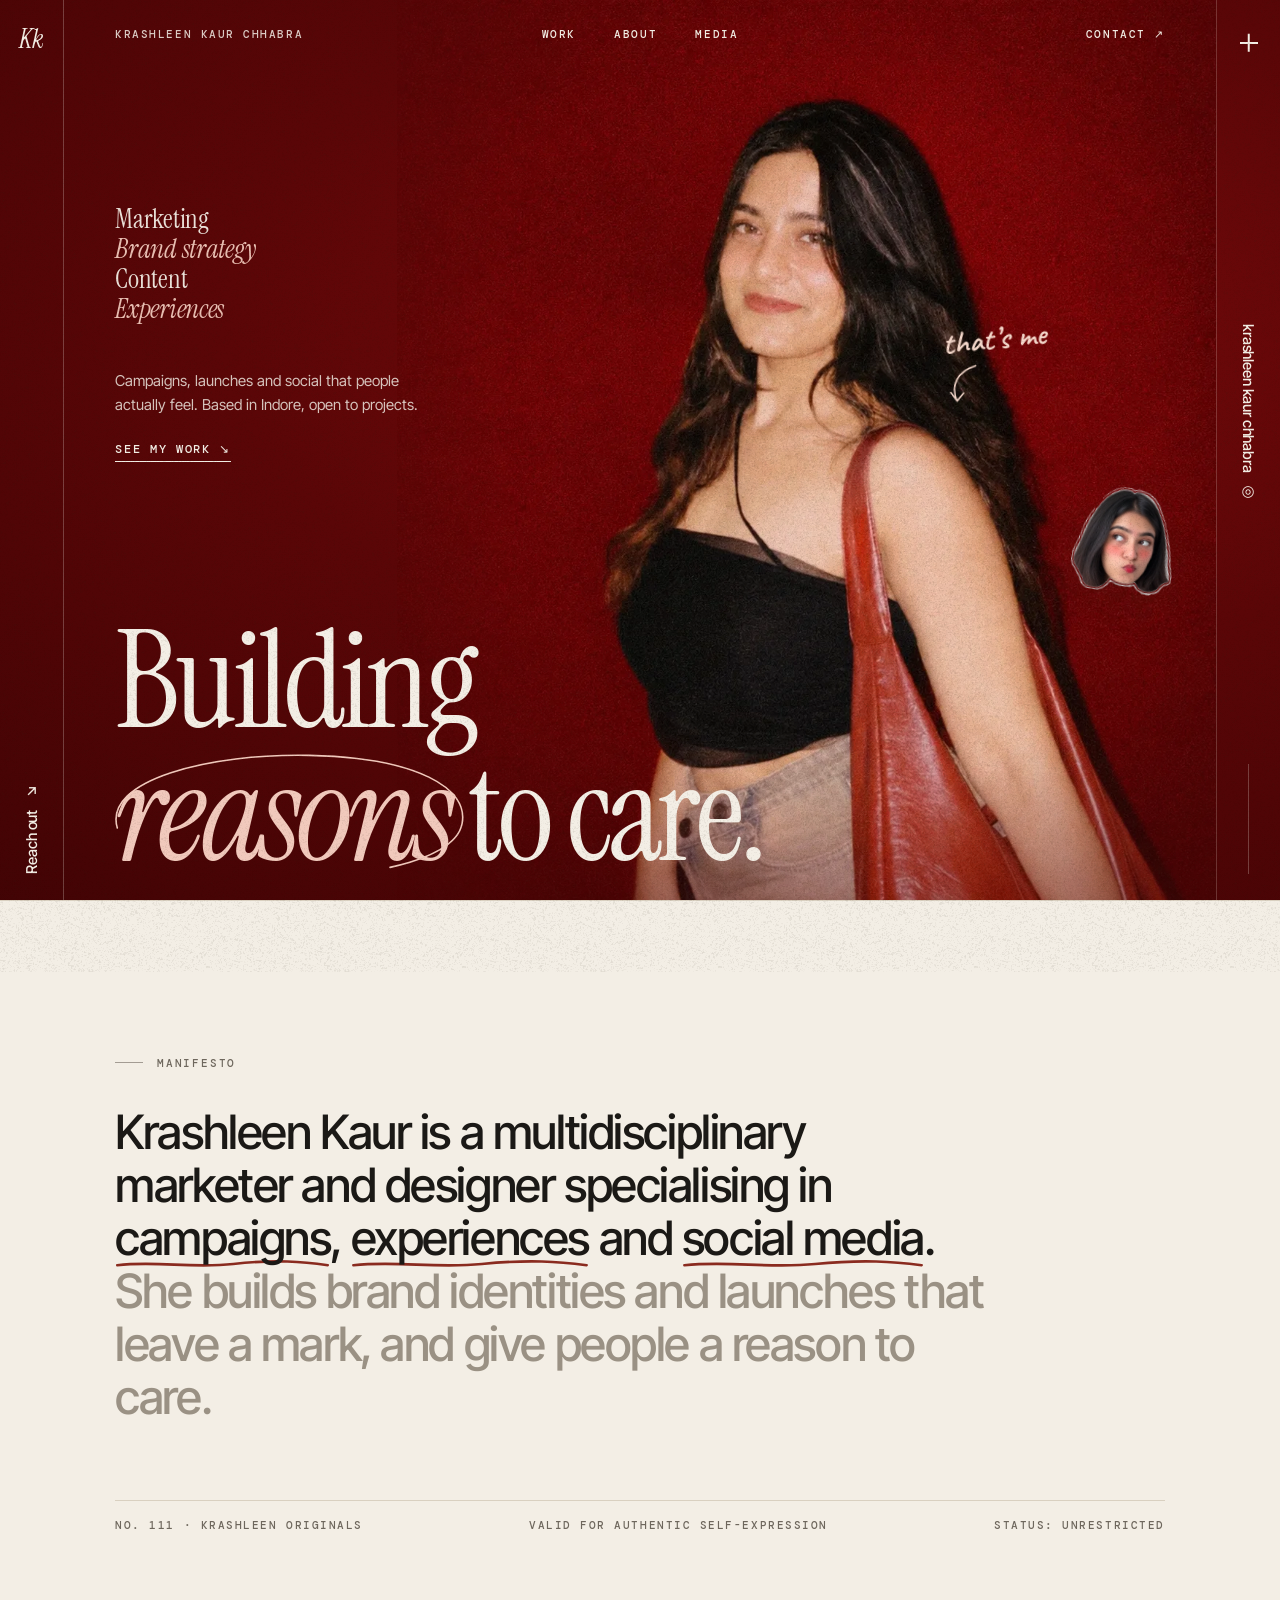
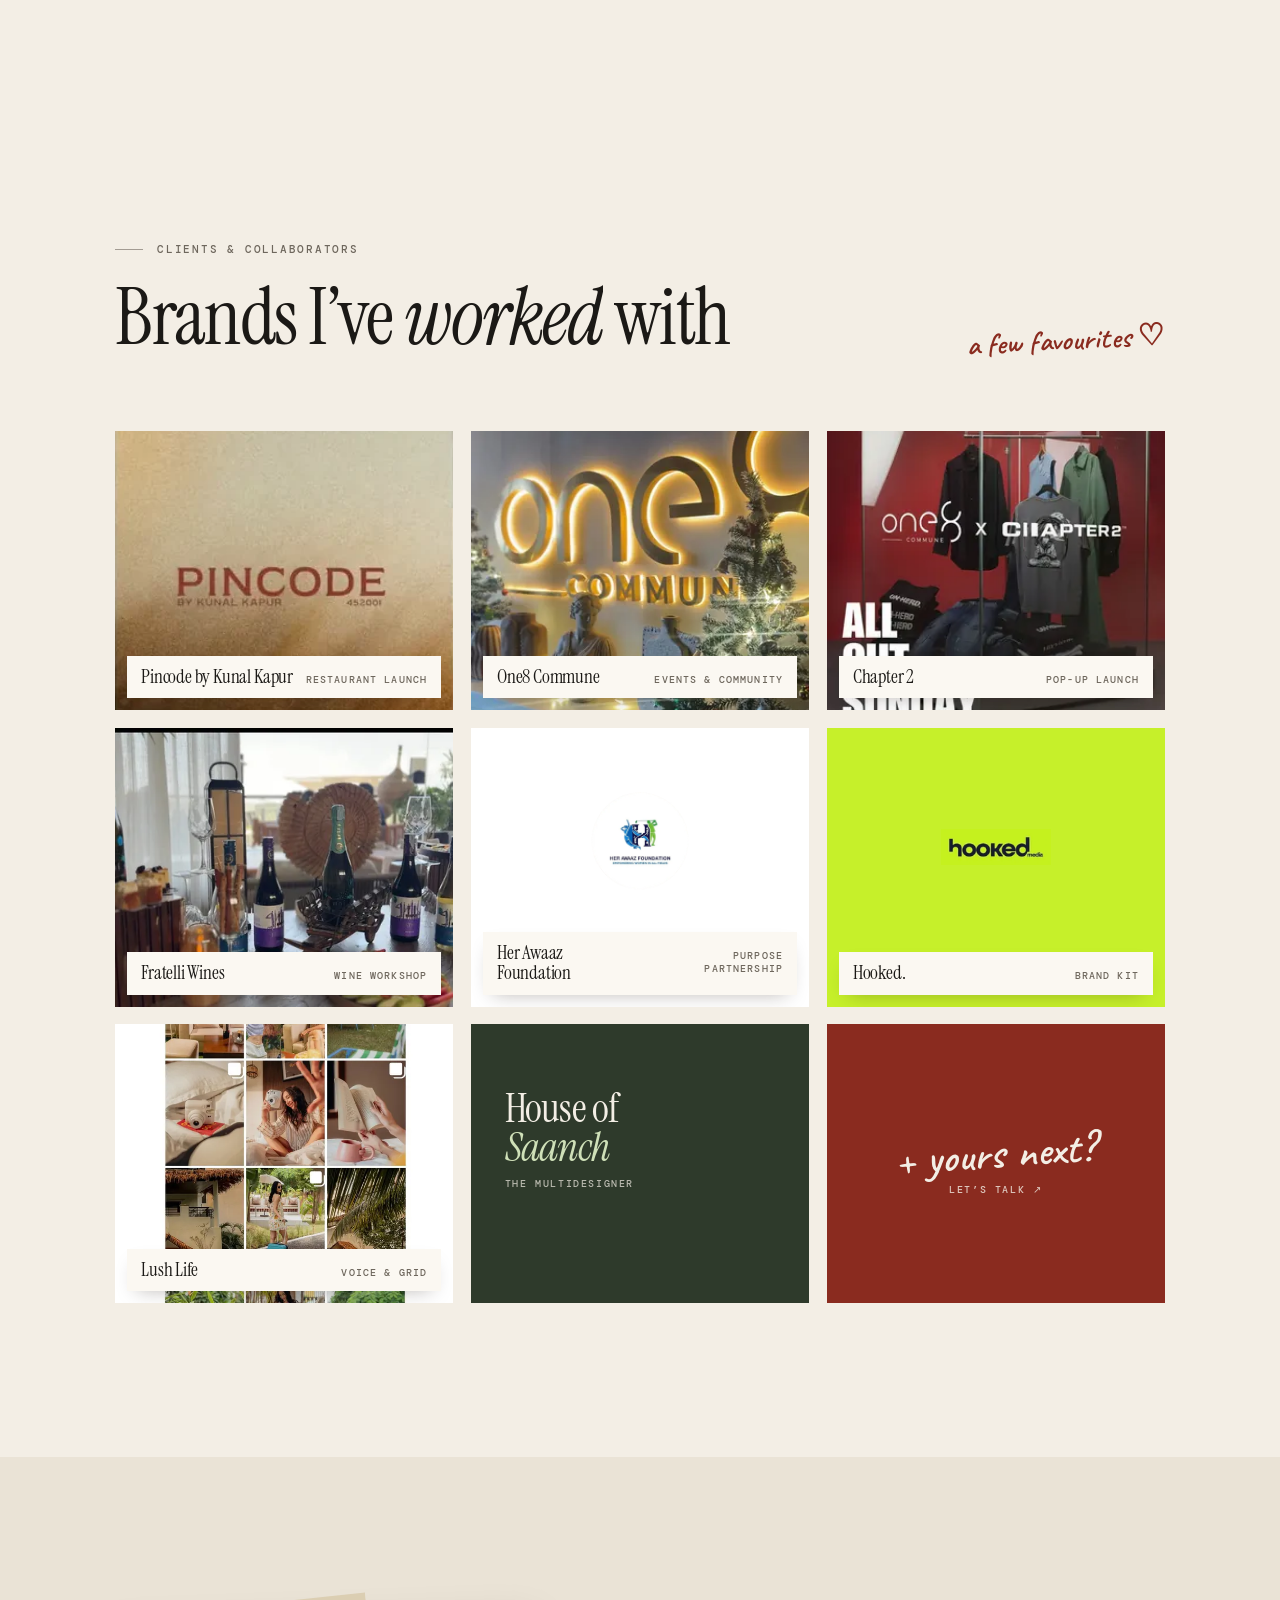
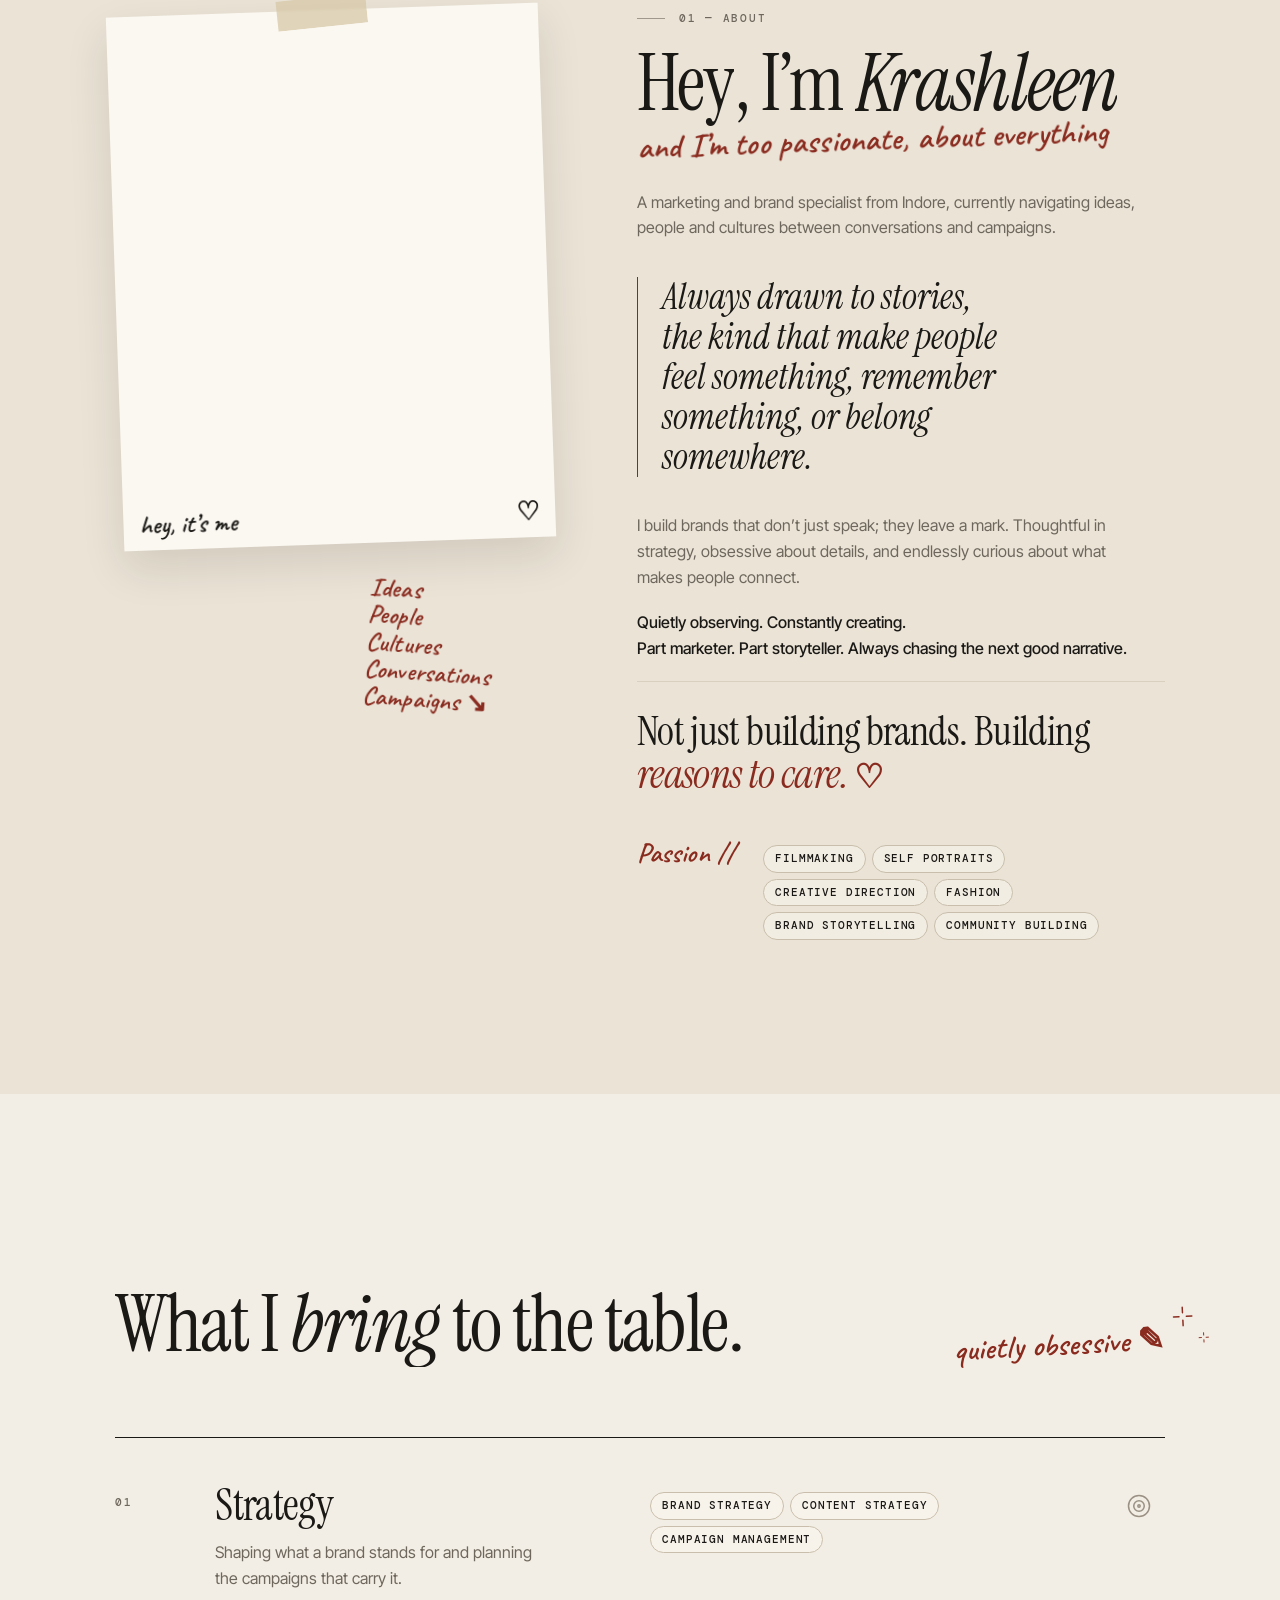
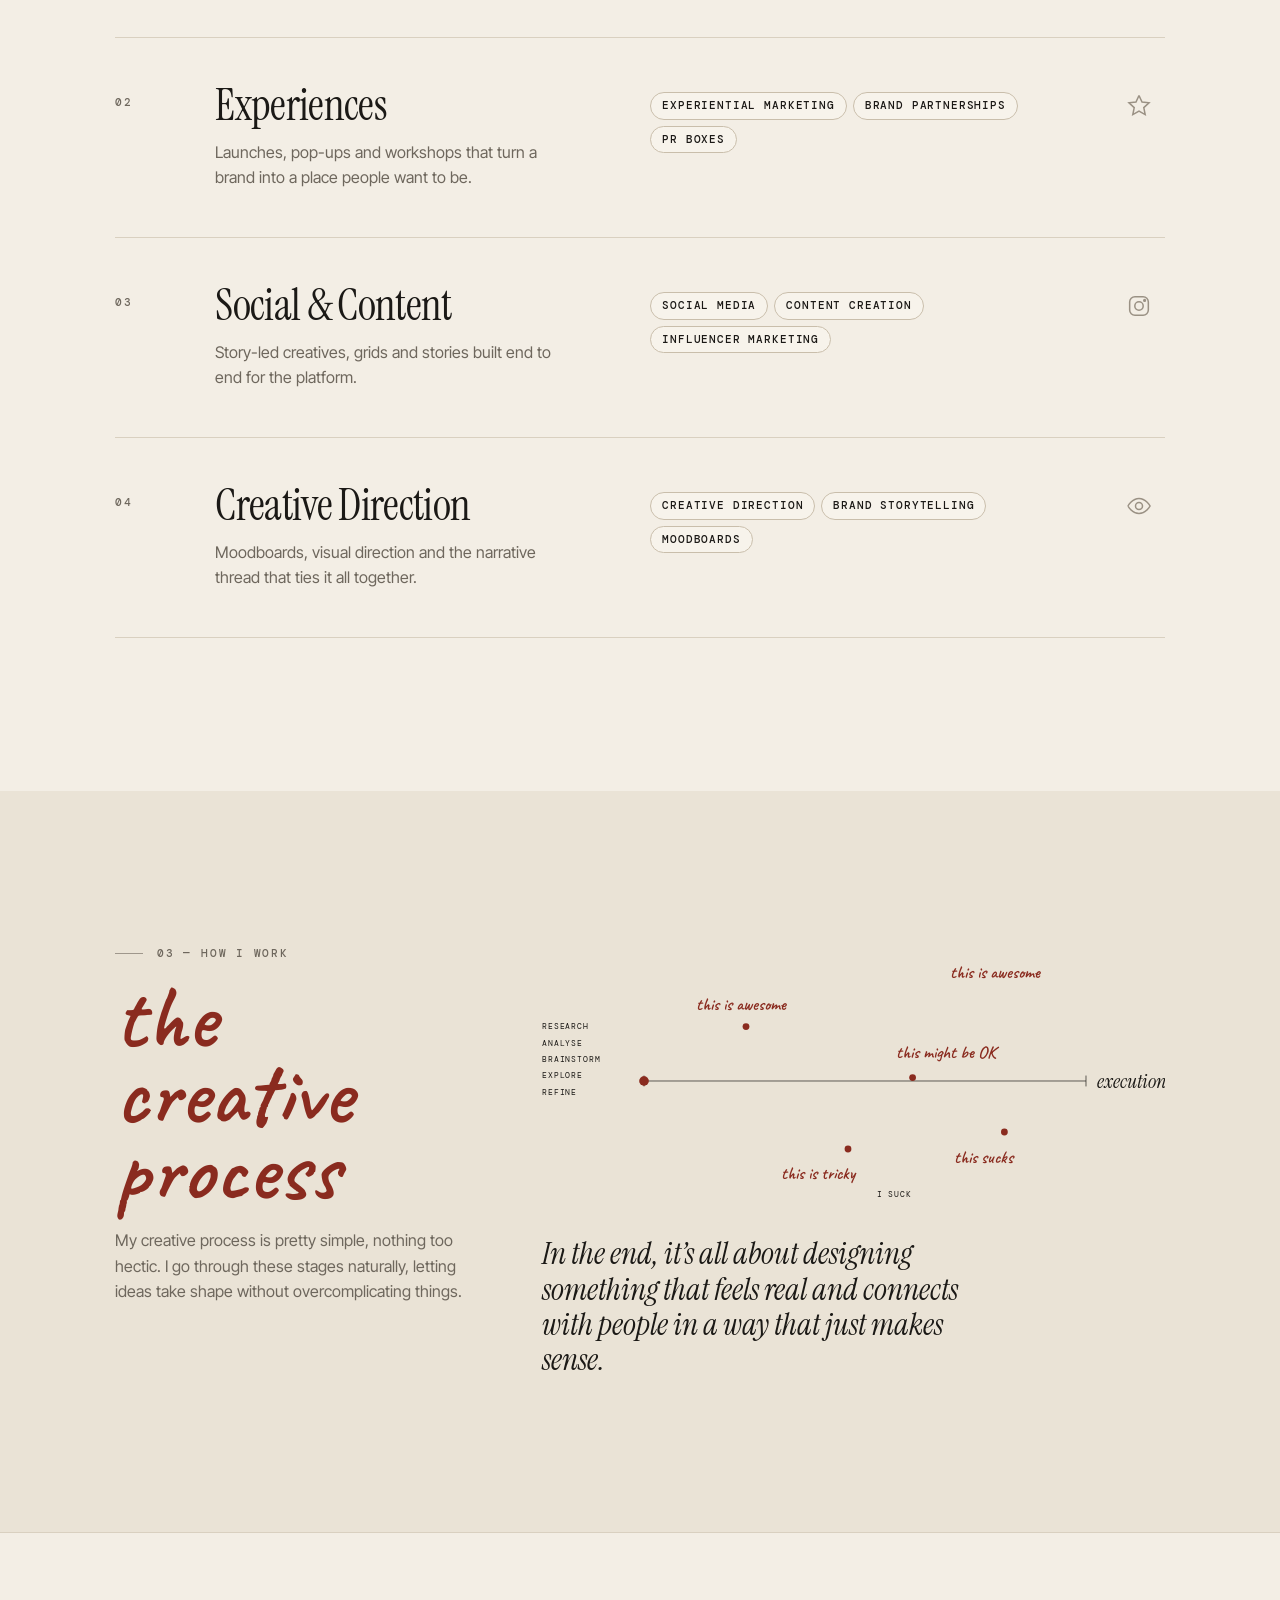
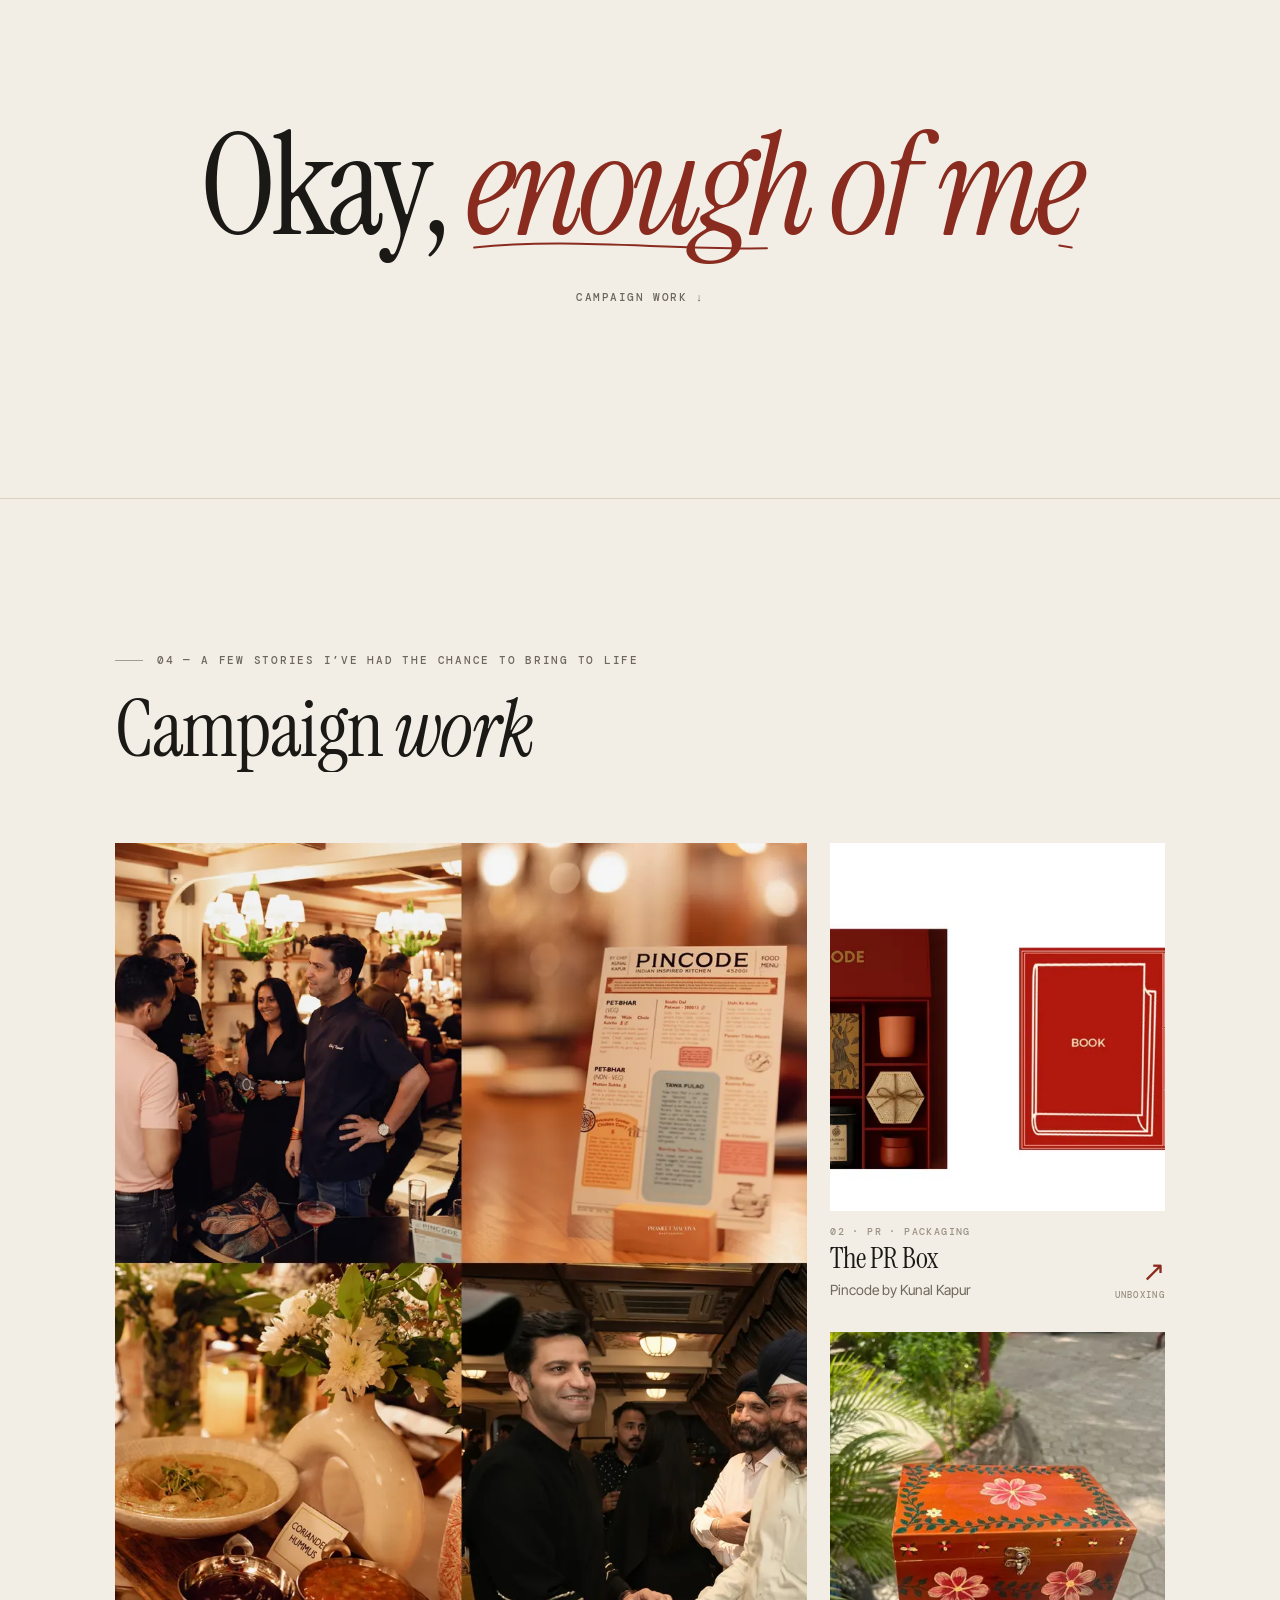
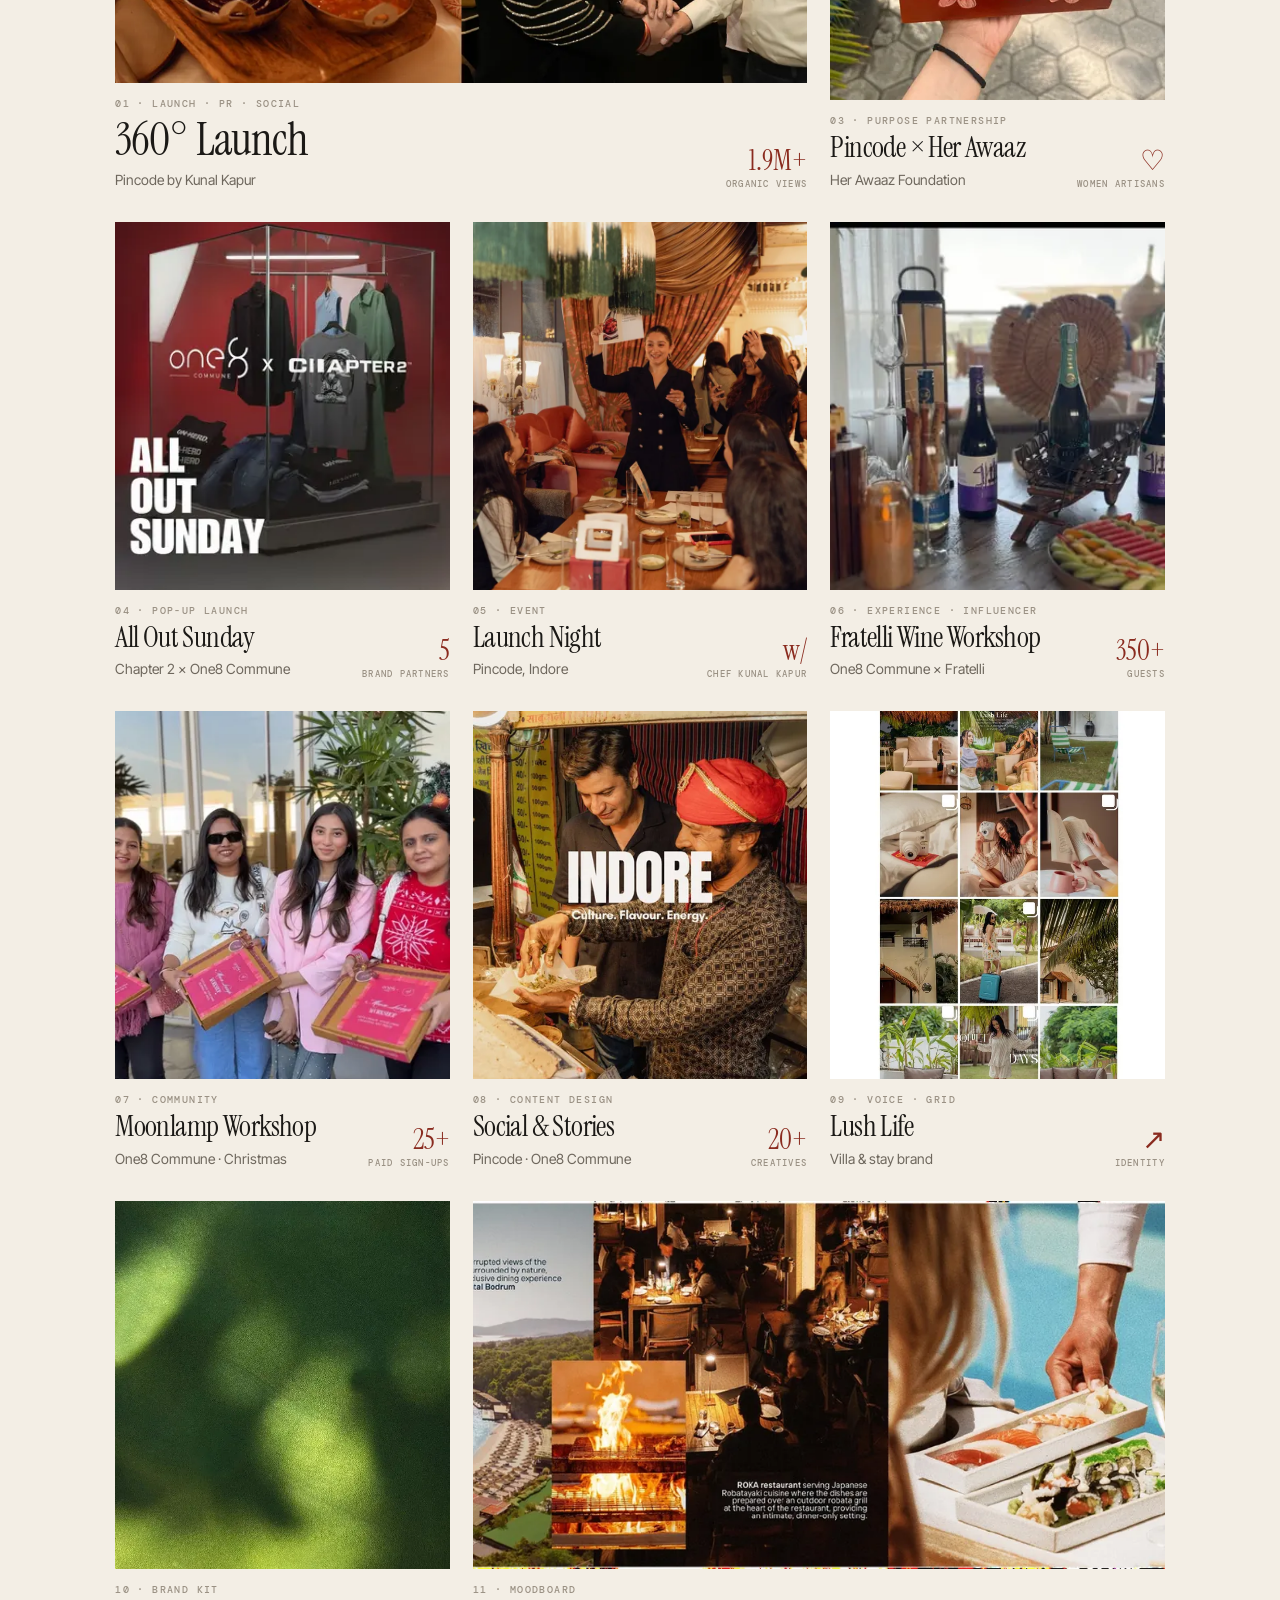
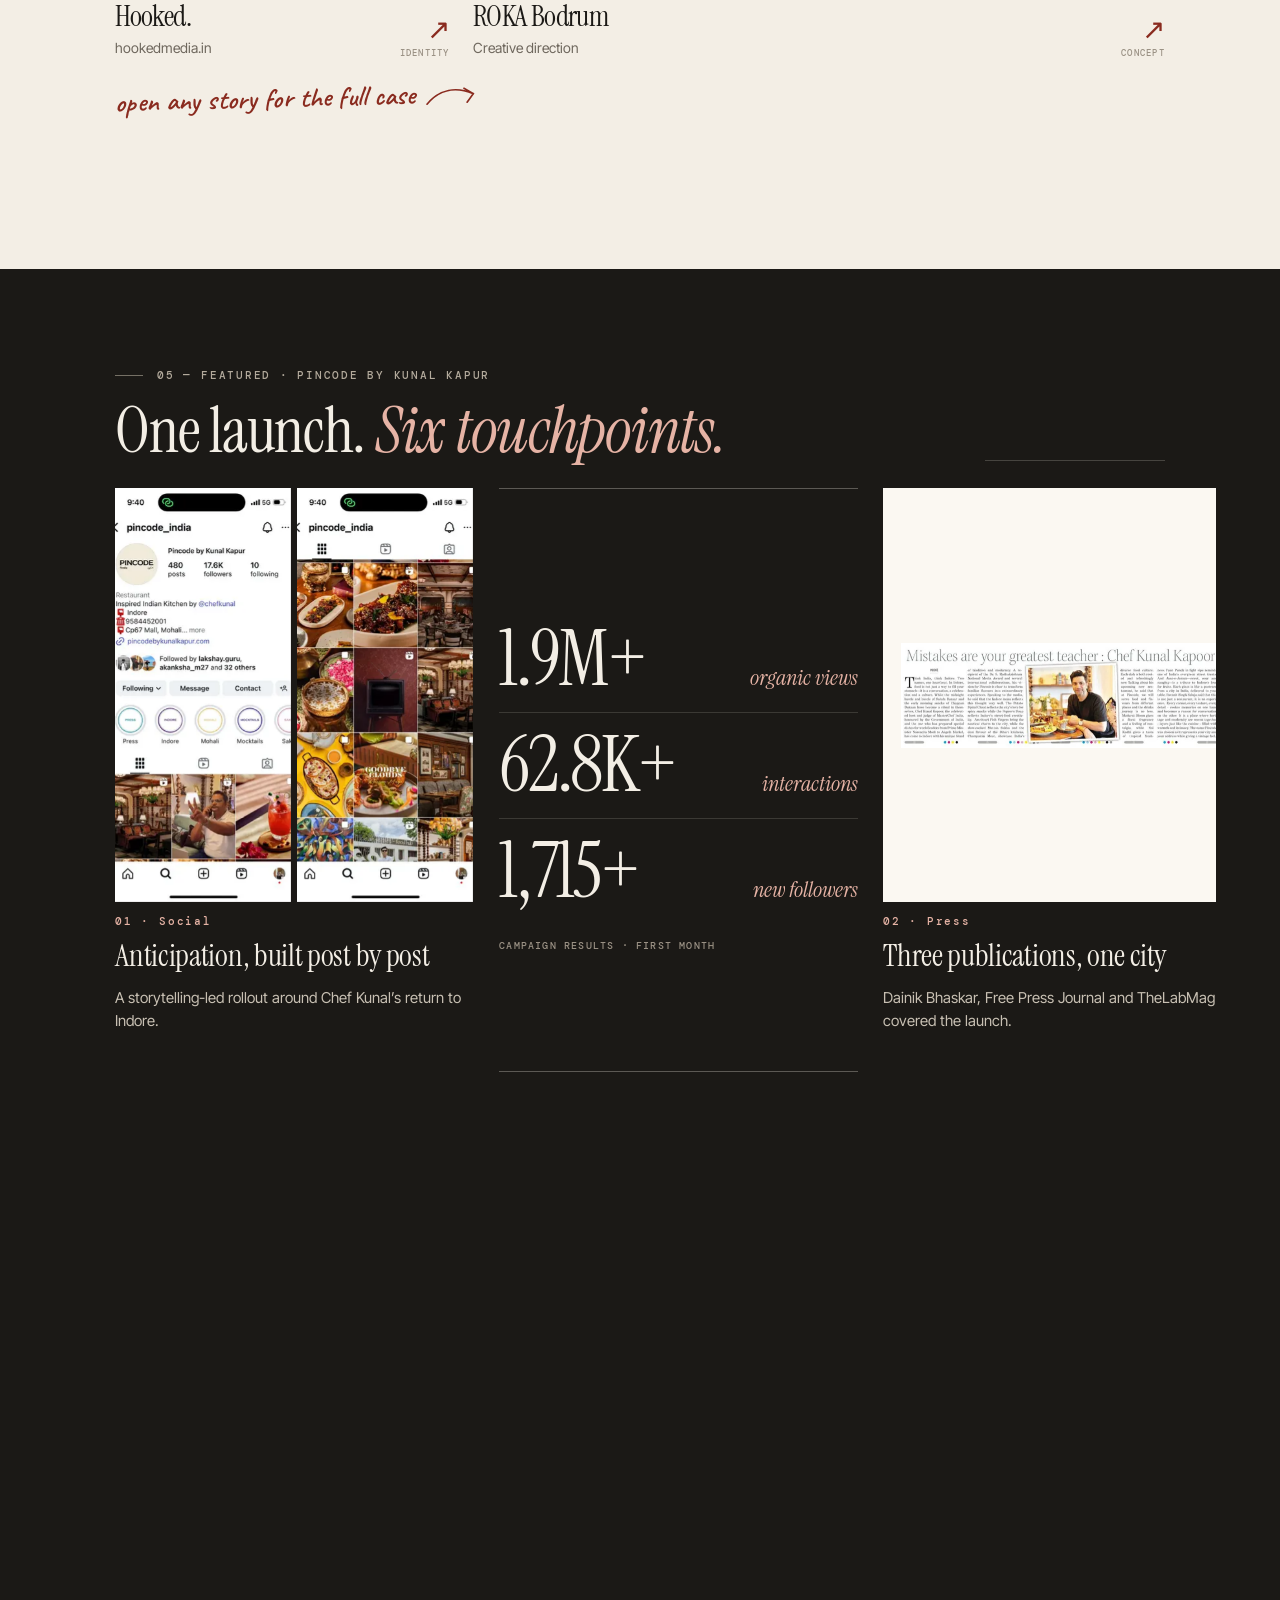
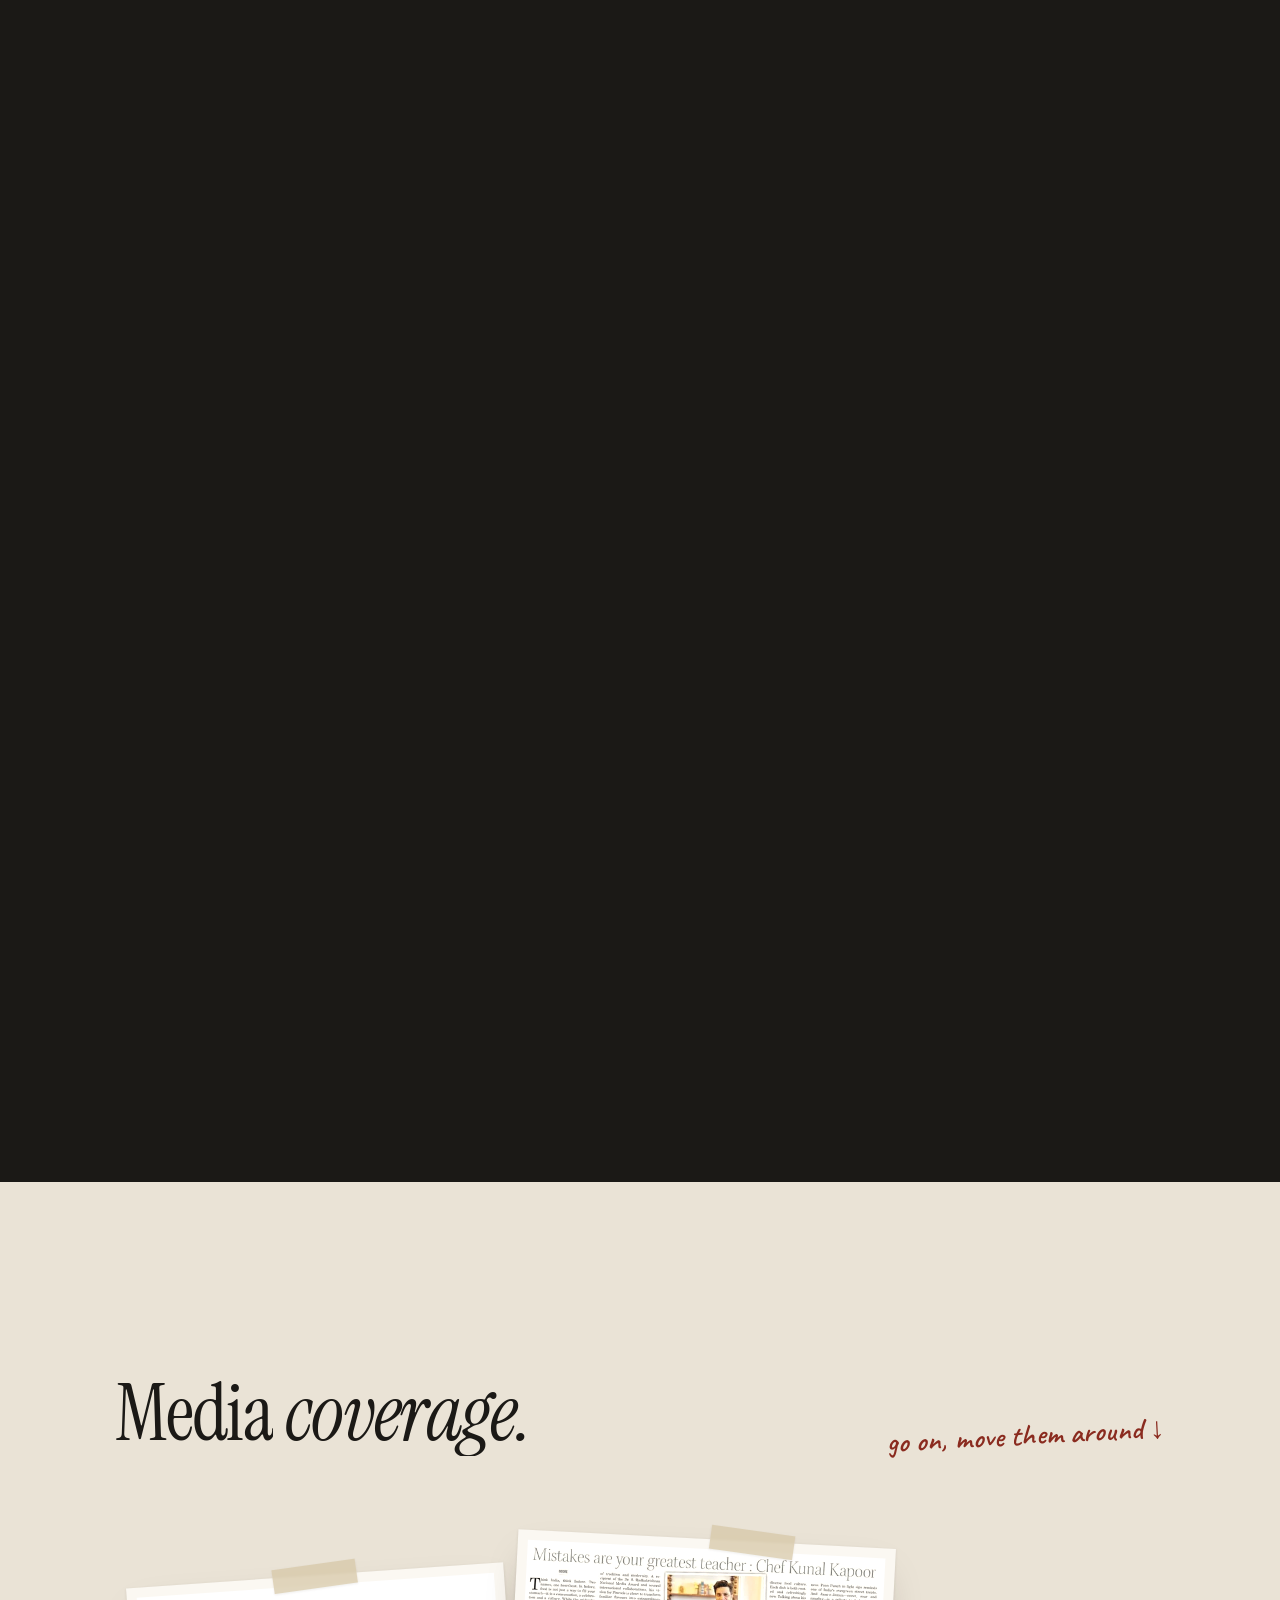
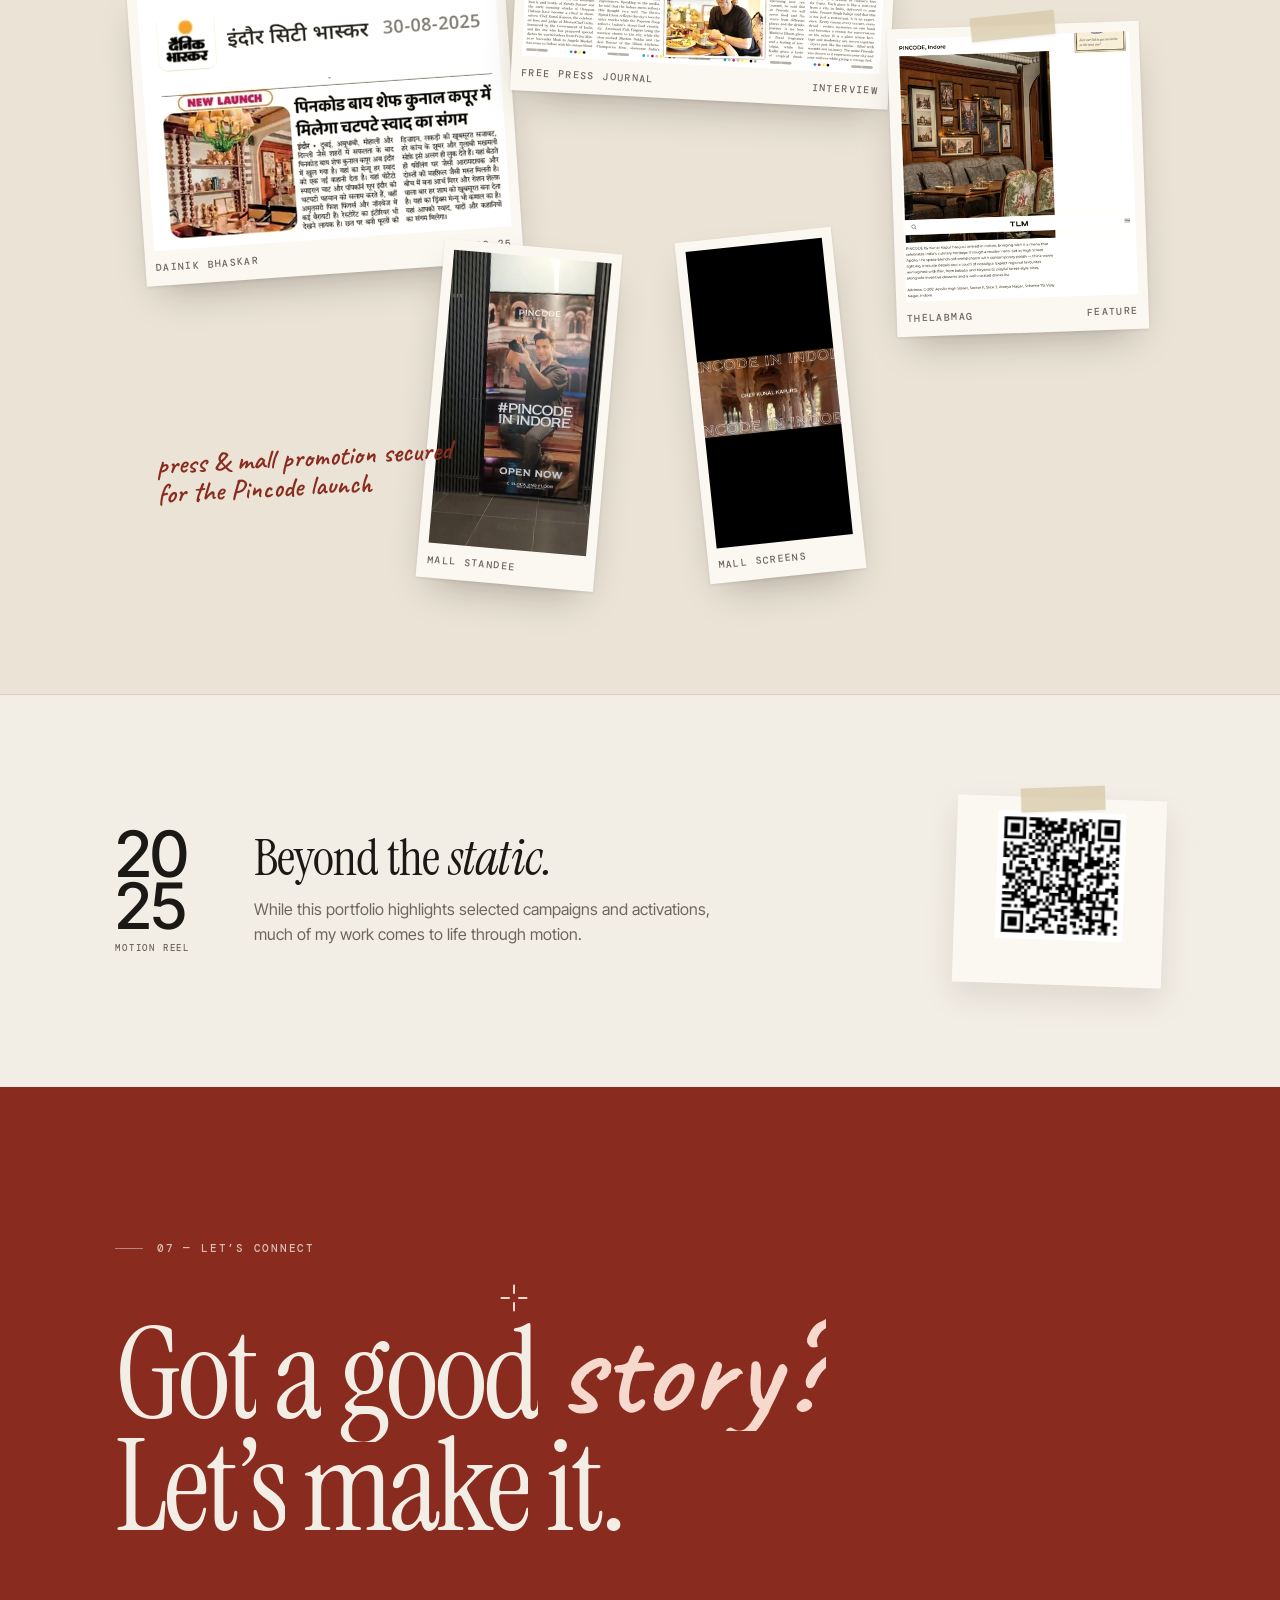
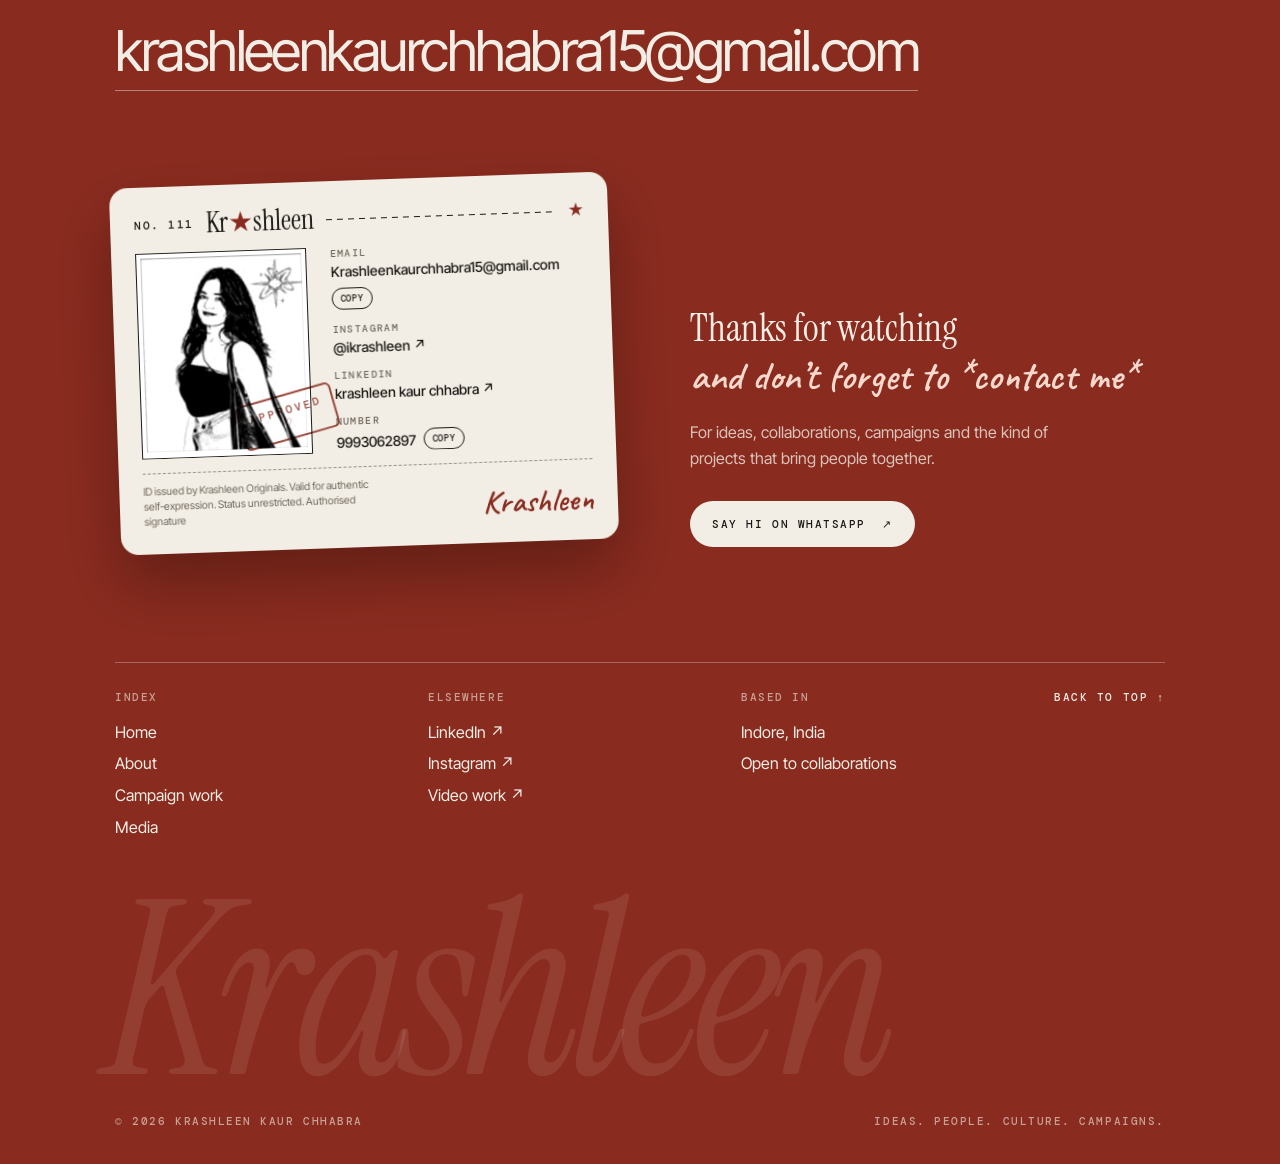
==== commit 845b1d27: "Red-photo hero, brand tiles with logos and images, visual work grid, postcard-wall about photo Co-Au" ====
--- a/index.html
+++ b/index.html
@@ -18,7 +18,7 @@
 <script type="application/ld+json">{"@context":"https://schema.org","@type":"Person","name":"Krashleen Kaur Chhabra","url":"https://krashleen.in/","jobTitle":"Marketing & Brand Specialist","address":{"@type":"PostalAddress","addressLocality":"Indore","addressCountry":"IN"},"email":"mailto:Krashleenkaurchhabra15@gmail.com","sameAs":["https://www.instagram.com/ikrashleen/"]}</script>
 <link rel="preconnect" href="https://fonts.googleapis.com"><link rel="preconnect" href="https://fonts.gstatic.com" crossorigin>
 <link href="https://fonts.googleapis.com/css2?family=Instrument+Serif:ital@0;1&family=Inter+Tight:wght@400;500;600&family=Caveat:wght@500;600;700&family=DM+Mono:wght@400;500&display=swap" rel="stylesheet">
-<link rel="preload" as="image" href="img/portrait.webp" fetchpriority="high">
+<link rel="preload" as="image" href="img/k-red-hero.webp" fetchpriority="high">
 <link rel="stylesheet" href="css/site.css">
 </head>
 <body>
@@ -58,39 +58,53 @@
 
 <main id="main">
 <!-- ============ HERO ============ -->
-<section class="hero" id="top" aria-label="Introduction">
- <div class="htop mono">
-  <span>Krashleen Kaur Chhabra — Portfolio</span>
-  <nav aria-label="Primary"><a href="#about">About</a><a href="#work">Work</a><a href="#press">Media</a><a href="#contact">Contact</a></nav>
-  <span class="r"><i class="dot"></i>Indore, IN — Open to projects</span>
- </div>
- <div class="hmid">
-  <div class="htext">
-   <div class="kicker rv">Marketing · Brand strategy · Content · Experiences</div>
-   <h1 id="h1" aria-label="Building reasons to care.">
-    <span class="mask"><span>Building</span></span>
-    <span class="mask"><span><em>reasons<svg class="circle draw" viewBox="0 0 220 70" preserveAspectRatio="none" aria-hidden="true"><path pathLength="1" d="M18 40 C10 18 70 6 125 7 C185 8 214 22 210 38 C206 56 150 64 98 62 C44 60 8 52 12 34 C15 22 38 12 66 9"/></svg></em> to</span></span>
-    <span class="mask"><span>care.</span></span>
-   </h1>
-   <div class="hlede rv d2">
-    <p>A marketing and brand specialist, currently navigating ideas, people and cultures between conversations and campaigns.</p>
-    <a class="link" href="#work" data-magnetic>See my work ↘</a>
-   </div>
-   <span class="hand hnote rv d3">“and I’m too passionate, about everything.”</span>
-  </div>
- </div>
- <figure class="hpolaroid tape" data-tilt aria-hidden="true"><img decoding="async" width="440" height="503" src="img/hero.webp" alt=""><figcaption>the postcard wall</figcaption></figure>
- <img decoding="async" width="404" height="720" class="hportrait" data-speed="-0.06" fetchpriority="high" src="img/portrait.webp" alt="Black and white torn-paper collage portrait of Krashleen">
- <img decoding="async" width="502" height="520" class="hsticker" id="hsticker" src="img/k-sticker.webp" alt="" aria-hidden="true">
- <span class="hand hme" aria-hidden="true">that’s me<svg viewBox="0 0 50 50" class="draw"><path pathLength="1" d="M8 6 C30 10 40 24 34 42 M34 42 L26 34 M34 42 L40 32"/></svg></span>
- <p class="wordmark" data-speed="0.08" aria-hidden="true">Krashleen</p>
+<section class="hero2" id="top" data-dark aria-label="Introduction">
+ <picture class="h2photo"><img data-speed="0.12" src="img/k-red-hero.webp" width="1274" height="1234" alt="Krashleen Kaur Chhabra against a deep red wall" fetchpriority="high" decoding="async"></picture>
+ <div class="h2top mono">
+  <span>Krashleen Kaur Chhabra</span>
+  <nav aria-label="Primary"><a href="#work">Work</a><a href="#about">About</a><a href="#press">Media</a></nav>
+  <a href="#contact" class="h2contact">Contact ↗</a>
+ </div>
+ <div class="h2body">
+  <ul class="h2list rv" aria-label="What I do"><li>Marketing</li><li>Brand strategy</li><li>Content</li><li>Experiences</li></ul>
+  <div class="h2side rv d2">
+   <p>Campaigns, launches and social that people actually feel. Based in Indore, open to projects.</p>
+   <a class="link" href="#work" data-magnetic>See my work ↘</a>
+  </div>
+ </div>
+ <span class="hand h2me" aria-hidden="true">that’s me<svg viewBox="0 0 50 50" class="draw"><path pathLength="1" d="M42 6 C22 10 12 24 18 42 M18 42 L26 34 M18 42 L12 32"/></svg></span>
+ <img class="hsticker" id="hsticker" src="img/k-sticker.webp" width="502" height="520" alt="" aria-hidden="true">
+ <h1 id="h1" class="h2title" aria-label="Building reasons to care.">
+  <span class="mask"><span>Building</span></span>
+  <span class="mask"><span><em>reasons<svg class="circle draw" viewBox="0 0 220 70" preserveAspectRatio="none" aria-hidden="true"><path pathLength="1" d="M18 40 C10 18 70 6 125 7 C185 8 214 22 210 38 C206 56 150 64 98 62 C44 60 8 52 12 34 C15 22 38 12 66 9"/></svg></em> to care.</span></span>
+ </h1>
 </section>
 
 <!-- ============ STATEMENT ============ -->
 <section class="statement" aria-label="Manifesto">
  <div class="kicker rv">Manifesto</div>
- <p class="big rv" style="margin-top:34px">Krashleen Kaur is a multidisciplinary marketer and designer specialising in <span class="ul">campaigns</span>, <span class="ul">experiences</span> and <span class="ul">social media</span>. <span class="g">She builds brands people feel something for, and she’s passionate about, well, everything.</span></p>
+ <p class="big rv" style="margin-top:34px">Krashleen Kaur is a multidisciplinary marketer and designer specialising in <span class="ul">campaigns</span>, <span class="ul">experiences</span> and <span class="ul">social media</span>. <span class="g">She builds brand identities and launches that leave a mark, and give people a reason to care.</span></p>
  <div class="sig mono rv"><span>No. 111 · Krashleen Originals</span><span>Valid for authentic self-expression</span><span>Status: unrestricted</span></div>
+</section>
+
+<!-- ============ BRANDS ============ -->
+<section class="sec" id="brands" aria-labelledby="brands-h">
+ <div class="sec-head">
+  <div class="kicker rv">Clients &amp; collaborators</div>
+  <h2 class="h-l rv" id="brands-h" data-split>Brands I’ve <em>worked</em> with</h2>
+  <span class="hand rv" style="font-size:30px;transform:rotate(-3deg);display:inline-block">a few favourites ♡</span>
+ </div>
+ <ul class="btiles">
+  <li class="bt rv" data-cursor="Open"><button data-case="pincode"><img src="img/b-pincode.webp" width="292" height="364" alt="Pincode by Kunal Kapur brand card" loading="lazy" decoding="async"><span class="bl"><b>Pincode by Kunal Kapur</b><i>Restaurant launch</i></span></button></li>
+  <li class="bt rv" data-cursor="Open"><button data-case="moonlamp"><img src="img/ml2.webp" alt="One8 Commune signage" loading="lazy" decoding="async"><span class="bl"><b>One8 Commune</b><i>Events &amp; community</i></span></button></li>
+  <li class="bt rv" data-cursor="Open"><button data-case="aos"><img src="img/aos1.webp" alt="One8 Commune × Chapter 2 key visual" loading="lazy" decoding="async"><span class="bl"><b>Chapter 2</b><i>Pop-up launch</i></span></button></li>
+  <li class="bt rv" data-cursor="Open"><button data-case="fratelli"><img src="img/fr3.webp" alt="Fratelli Wines bottles" loading="lazy" decoding="async"><span class="bl"><b>Fratelli Wines</b><i>Wine workshop</i></span></button></li>
+  <li class="bt rv" data-cursor="Open"><button data-case="herawaaz" class="logo-tile" style="background:#fff"><img src="img/l-herawaaz.webp" alt="Her Awaaz Foundation logo" loading="lazy" decoding="async"><span class="bl"><b>Her Awaaz Foundation</b><i>Purpose partnership</i></span></button></li>
+  <li class="bt rv" data-cursor="Open"><button data-case="hooked" class="logo-tile" style="background:#C6F02A"><img src="img/b-hooked.webp" width="624" height="201" alt="hooked media logo" style="padding:30% 14% 42%" loading="lazy" decoding="async"><span class="bl"><b>Hooked.</b><i>Brand kit</i></span></button></li>
+  <li class="bt rv" data-cursor="Open"><button data-case="lush"><img src="img/lush1.webp" alt="Lush Life Instagram grid" loading="lazy" decoding="async"><span class="bl"><b>Lush Life</b><i>Voice &amp; grid</i></span></button></li>
+  <li class="bt rv"><div class="type-tile"><span>House of<br><em>Saanch</em></span><small>The multidesigner</small><span class="bl"><b>House of Saanch</b><i>Collaboration</i></span></div></li>
+  <li class="bt rv"><a class="next-tile" href="#contact"><span class="hand">+ yours next?</span><small>let’s talk ↗</small></a></li>
+ </ul>
 </section>
 
 <!-- ============ ABOUT ============ -->
@@ -98,7 +112,7 @@
  <div class="about">
   <div class="about-l rv">
    <figure class="about-photo tape gal" data-tilt style="position:relative">
-    <img decoding="async" width="1200" height="1162" class="reveal-img" src="img/k-red.webp" alt="Krashleen against a deep red wall" loading="lazy" style="aspect-ratio:440/503;object-position:50% 30%">
+    <img decoding="async" width="506" height="900" class="reveal-img" src="img/hero.webp" alt="Krashleen holding a red heart cushion in front of her wall of pinned postcards" loading="lazy" style="aspect-ratio:440/503;object-fit:cover;object-position:50% 40%">
     <figcaption><span>hey, it’s me</span><span>♡</span></figcaption>
    </figure>
    <span class="hand margin-list">Ideas<br>People<br>Cultures<br>Conversations<br>Campaigns ↘</span>
@@ -164,18 +178,6 @@
    <p class="outro rv">In the end, it’s all about designing something that feels real and connects with people in a way that just makes sense.</p>
   </div>
  </div>
- <div class="brands">
-  <div>
-   <div class="kicker rv">Clients &amp; collaborators</div>
-   <h3 class="h-m rv">Brands I’ve <em>worked</em> with</h3>
-   <span class="hand rv">a few favourites ♡</span>
-  </div>
-  <div class="bgrid rv">
-   <figure class="gal"><img decoding="async" width="506" height="900" src="img/brands.webp" alt="Brand cards for Pincode by Kunal Kapur, House of Saanch and Commune Indore" loading="lazy"></figure>
-   <span>Pincode</span><span>House of Saanch</span><span>One8 Commune</span><span>Chapter 2</span><span>Fratelli Wines</span><span>Lush Life</span>
-   <span>Hooked.</span><span>Her Awaaz Foundation</span><span style="font-size:22px;font-family:var(--hand);font-weight:600;color:var(--accent)">+ yours next?</span>
-  </div>
- </div>
 </section>
 
 <!-- ============ INTERLUDE ============ -->
@@ -196,21 +198,20 @@
    <button class="chip" data-filter="brand" aria-pressed="false">Brand &amp; social</button>
   </div>
  </div>
- <ol class="index" id="index">
-   <li class="row" data-cat="launch"><button data-cursor="Open" data-case="pincode" data-img="img/launch1.webp"><span class="no">01</span><span class="title">360° Launch<small>featured</small></span><span class="client">Pincode by Kunal Kapur</span><span class="cat">Launch · PR · Social</span><span class="stat">1.9M+<span>organic views</span></span><span class="go" aria-hidden="true">↗</span></button></li>
-   <li class="row" data-cat="launch"><button data-cursor="Open" data-case="prbox" data-img="img/pr4.webp"><span class="no">02</span><span class="title">The PR Box</span><span class="client">Pincode by Kunal Kapur</span><span class="cat">PR · Packaging</span><span class="stat">↗<span>unboxing</span></span><span class="go" aria-hidden="true">↗</span></button></li>
-   <li class="row" data-cat="launch"><button data-cursor="Open" data-case="herawaaz" data-img="img/ha1.webp"><span class="no">03</span><span class="title">Pincode × Her Awaaz</span><span class="client">Her Awaaz Foundation</span><span class="cat">Purpose partnership</span><span class="stat">♡<span>women artisans</span></span><span class="go" aria-hidden="true">↗</span></button></li>
-   <li class="row" data-cat="launch"><button data-cursor="Open" data-case="aos" data-img="img/aos1.webp"><span class="no">04</span><span class="title">All Out Sunday</span><span class="client">Chapter 2 × One8 Commune</span><span class="cat">Pop-up launch</span><span class="stat">5<span>brand partners</span></span><span class="go" aria-hidden="true">↗</span></button></li>
-   <li class="row" data-cat="event"><button data-cursor="Open" data-case="launchnight" data-img="img/launch4.webp"><span class="no">05</span><span class="title">Launch Night</span><span class="client">Pincode, Indore</span><span class="cat">Event</span><span class="stat">w/<span>Chef Kunal Kapur</span></span><span class="go" aria-hidden="true">↗</span></button></li>
-   <li class="row" data-cat="event"><button data-cursor="Open" data-case="fratelli" data-img="img/fr3.webp"><span class="no">06</span><span class="title">Fratelli Wine Workshop</span><span class="client">One8 Commune × Fratelli</span><span class="cat">Experience · Influencer</span><span class="stat">350+<span>guests</span></span><span class="go" aria-hidden="true">↗</span></button></li>
-   <li class="row" data-cat="event"><button data-cursor="Open" data-case="moonlamp" data-img="img/ml1.webp"><span class="no">07</span><span class="title">Moonlamp Workshop</span><span class="client">One8 Commune · Christmas</span><span class="cat">Community</span><span class="stat">25+<span>paid sign-ups</span></span><span class="go" aria-hidden="true">↗</span></button></li>
-   <li class="row" data-cat="brand"><button data-cursor="Open" data-case="social" data-img="img/sm2.webp"><span class="no">08</span><span class="title">Social &amp; Stories</span><span class="client">Pincode · One8 Commune</span><span class="cat">Content design</span><span class="stat">20+<span>creatives</span></span><span class="go" aria-hidden="true">↗</span></button></li>
-   <li class="row" data-cat="brand"><button data-cursor="Open" data-case="lush" data-img="img/lush1.webp"><span class="no">09</span><span class="title">Lush Life</span><span class="client">Villa &amp; stay brand</span><span class="cat">Voice · Grid</span><span class="stat">↗<span>identity</span></span><span class="go" aria-hidden="true">↗</span></button></li>
-   <li class="row" data-cat="brand"><button data-cursor="Open" data-case="hooked" data-img="img/hk-bg.webp"><span class="no">10</span><span class="title">Hooked.</span><span class="client">hookedmedia.in</span><span class="cat">Brand kit</span><span class="stat">↗<span>identity</span></span><span class="go" aria-hidden="true">↗</span></button></li>
-   <li class="row" data-cat="brand"><button data-cursor="Open" data-case="roka" data-img="img/moodboard.webp"><span class="no">11</span><span class="title">ROKA Bodrum</span><span class="client">Creative direction</span><span class="cat">Moodboard</span><span class="stat">↗<span>concept</span></span><span class="go" aria-hidden="true">↗</span></button></li>
+ <ol class="index cards" id="index">
+   <li class="row" data-cat="launch"><button data-cursor="Open" data-case="pincode"><span class="ph"><img src="img/launch1.webp" width="1200" height="1200" alt="" loading="lazy" decoding="async"></span><span class="meta"><span class="no">01 · Launch · PR · Social</span><span class="title">360° Launch</span><span class="client">Pincode by Kunal Kapur</span><span class="stat">1.9M+<span>organic views</span></span></span></button></li>
+   <li class="row" data-cat="launch"><button data-cursor="Open" data-case="prbox"><span class="ph"><img src="img/pr4.webp" width="900" height="507" alt="" loading="lazy" decoding="async"></span><span class="meta"><span class="no">02 · PR · Packaging</span><span class="title">The PR Box</span><span class="client">Pincode by Kunal Kapur</span><span class="stat">↗<span>unboxing</span></span></span></button></li>
+   <li class="row" data-cat="launch"><button data-cursor="Open" data-case="herawaaz"><span class="ph"><img src="img/ha1.webp" width="432" height="576" alt="" loading="lazy" decoding="async"></span><span class="meta"><span class="no">03 · Purpose partnership</span><span class="title">Pincode × Her Awaaz</span><span class="client">Her Awaaz Foundation</span><span class="stat">♡<span>women artisans</span></span></span></button></li>
+   <li class="row" data-cat="launch"><button data-cursor="Open" data-case="aos"><span class="ph"><img src="img/aos1.webp" width="324" height="405" alt="" loading="lazy" decoding="async"></span><span class="meta"><span class="no">04 · Pop-up launch</span><span class="title">All Out Sunday</span><span class="client">Chapter 2 × One8 Commune</span><span class="stat">5<span>brand partners</span></span></span></button></li>
+   <li class="row" data-cat="event"><button data-cursor="Open" data-case="launchnight"><span class="ph"><img src="img/launch4.webp" width="720" height="900" alt="" loading="lazy" decoding="async"></span><span class="meta"><span class="no">05 · Event</span><span class="title">Launch Night</span><span class="client">Pincode, Indore</span><span class="stat">w/<span>Chef Kunal Kapur</span></span></span></button></li>
+   <li class="row" data-cat="event"><button data-cursor="Open" data-case="fratelli"><span class="ph"><img src="img/fr3.webp" width="603" height="340" alt="" loading="lazy" decoding="async"></span><span class="meta"><span class="no">06 · Experience · Influencer</span><span class="title">Fratelli Wine Workshop</span><span class="client">One8 Commune × Fratelli</span><span class="stat">350+<span>guests</span></span></span></button></li>
+   <li class="row" data-cat="event"><button data-cursor="Open" data-case="moonlamp"><span class="ph"><img src="img/ml1.webp" width="362" height="636" alt="" loading="lazy" decoding="async"></span><span class="meta"><span class="no">07 · Community</span><span class="title">Moonlamp Workshop</span><span class="client">One8 Commune · Christmas</span><span class="stat">25+<span>paid sign-ups</span></span></span></button></li>
+   <li class="row" data-cat="brand"><button data-cursor="Open" data-case="social"><span class="ph"><img src="img/sm2.webp" width="432" height="540" alt="" loading="lazy" decoding="async"></span><span class="meta"><span class="no">08 · Content design</span><span class="title">Social &amp; Stories</span><span class="client">Pincode · One8 Commune</span><span class="stat">20+<span>creatives</span></span></span></button></li>
+   <li class="row" data-cat="brand"><button data-cursor="Open" data-case="lush"><span class="ph"><img src="img/lush1.webp" width="640" height="800" alt="" loading="lazy" decoding="async"></span><span class="meta"><span class="no">09 · Voice · Grid</span><span class="title">Lush Life</span><span class="client">Villa &amp; stay brand</span><span class="stat">↗<span>identity</span></span></span></button></li>
+   <li class="row" data-cat="brand"><button data-cursor="Open" data-case="hooked"><span class="ph"><img src="img/hk-bg.webp" width="507" height="900" alt="" loading="lazy" decoding="async"></span><span class="meta"><span class="no">10 · Brand kit</span><span class="title">Hooked.</span><span class="client">hookedmedia.in</span><span class="stat">↗<span>identity</span></span></span></button></li>
+   <li class="row" data-cat="brand"><button data-cursor="Open" data-case="roka"><span class="ph"><img src="img/moodboard.webp" width="1800" height="455" alt="" loading="lazy" decoding="async"></span><span class="meta"><span class="no">11 · Moodboard</span><span class="title">ROKA Bodrum</span><span class="client">Creative direction</span><span class="stat">↗<span>concept</span></span></span></button></li>
   </ol>
- <p class="hand rv" style="font-size:28px;margin:26px 0 0;transform:rotate(-1.5deg);display:inline-block">tap any story to open it<svg class="doodle-arrow draw" viewBox="0 0 60 30" aria-hidden="true"><path pathLength="1" d="M2 22 C16 6 34 4 52 12 M52 12 L42 6 M52 12 L45 21"/></svg></p>
- <div class="preview" id="preview" aria-hidden="true"></div>
+ <p class="hand rv" style="font-size:28px;margin:26px 0 0;transform:rotate(-1.5deg);display:inline-block">open any story for the full case<svg class="doodle-arrow draw" viewBox="0 0 60 30" aria-hidden="true"><path pathLength="1" d="M2 22 C16 6 34 4 52 12 M52 12 L42 6 M52 12 L45 21"/></svg></p>
 </section>
 
 <!-- ============ FEATURED: PINCODE ============ -->
--- a/css/site.css
+++ b/css/site.css
@@ -548,3 +548,111 @@
 .idcard[data-tilt]{--base:rotate(-2deg)}
 .hpolaroid[data-tilt],.about-photo[data-tilt],.qr[data-tilt],.idcard[data-tilt]{transform:perspective(900px) var(--base) rotateX(var(--rx,0deg)) rotateY(var(--ry,0deg));transition:transform .6s cubic-bezier(.16,1,.3,1)}
 [data-magnetic]{transition:transform .5s cubic-bezier(.16,1,.3,1)}
+
+/* ================= v4 · red hero, brand tiles, visual work grid ================= */
+.hero2{position:relative;min-height:100vh;min-height:100svh;padding:26px var(--gut) clamp(22px,3vh,40px);display:grid;grid-template-rows:auto 1fr auto;overflow:hidden;color:var(--paper);background:radial-gradient(120% 95% at 68% 36%,#7a0a0b 0%,#5a0607 42%,#3c0304 100%)}
+.h2photo{position:absolute;top:0;bottom:0;right:var(--rail);width:min(64%,1040px);z-index:0}
+.h2photo img{width:100%;height:100%;object-fit:cover;object-position:50% 18%;-webkit-mask-image:radial-gradient(ellipse 78% 92% at 58% 40%,#000 52%,transparent 100%);mask-image:radial-gradient(ellipse 78% 92% at 58% 40%,#000 52%,transparent 100%);will-change:transform}
+.h2top{position:relative;z-index:3;display:grid;grid-template-columns:1fr auto 1fr;align-items:center;gap:20px;color:rgba(243,238,229,.86)}
+.h2top nav{display:flex;gap:clamp(18px,3vw,44px)}
+.h2top a{position:relative;color:var(--paper)}
+.h2top nav a::after{content:"";position:absolute;left:0;right:0;bottom:-3px;height:1px;background:currentColor;transform:scaleX(0);transform-origin:right;transition:transform .5s var(--ease)}
+.h2top nav a:hover::after{transform:scaleX(1);transform-origin:left}
+.h2contact{justify-self:end}
+.h2body{position:relative;z-index:3;display:flex;flex-direction:column;justify-content:center;gap:clamp(26px,5vh,60px);max-width:min(36%,420px);padding:clamp(30px,6vh,80px) 0}
+.h2list{list-style:none;margin:0;padding:0;font:400 clamp(24px,2.1vw,34px)/1.12 var(--serif);letter-spacing:-.01em}
+.h2list li{opacity:.95}.h2list li:nth-child(even){font-style:italic;color:#F1C9BC}
+.h2side p{margin:0 0 18px;font-size:clamp(15px,1.1vw,17px);line-height:1.6;color:rgba(243,238,229,.82);max-width:34ch}
+.hero2 .link{color:var(--paper)}
+.h2title{position:relative;z-index:3;margin:0;font:400 clamp(64px,10.6vw,196px)/.86 var(--serif);letter-spacing:-.035em;color:var(--paper)}
+.h2title .mask>span{display:inline-block}
+.h2title em{position:relative;display:inline-block;color:#F1C9BC}
+.h2title .circle path{stroke:#F1C9BC}
+.h2me{position:absolute;z-index:4;left:calc(var(--rail) + 40%);top:24%;font-size:32px;color:#F6D9CC;transform:rotate(-6deg)}
+.h2me svg{width:46px;height:46px;display:block;margin:4px 0 0 -8px}
+.h2me path{fill:none;stroke:#F6D9CC;stroke-width:1.6;stroke-linecap:round}
+.hero2 .hsticker{right:calc(var(--rail) + 6%);top:16%}
+@media(max-width:900px),(orientation:portrait) and (max-width:1200px){
+ .hero2{padding-top:84px;grid-template-rows:1fr auto auto}
+ .h2top{display:none}
+ .h2photo{left:0;right:0;width:auto;bottom:auto;height:72%}
+ .h2photo img{object-position:56% 22%;-webkit-mask-image:linear-gradient(180deg,#000 62%,transparent 100%);mask-image:linear-gradient(180deg,#000 62%,transparent 100%)}
+ .h2body{order:3;max-width:none;flex-direction:row;flex-wrap:wrap;align-items:flex-end;justify-content:space-between;padding:20px 0 0;gap:18px 30px}
+ .h2list{font-size:22px;display:flex;flex-wrap:wrap;gap:0 .45em}
+ .h2list li+li::before{content:"· ";font-style:normal;color:rgba(243,238,229,.5)}
+ .h2side p{max-width:44ch}
+ .h2title{order:2;font-size:clamp(58px,15vw,150px);margin-top:auto}
+ .h2me{left:auto;right:8%;top:16%;font-size:26px}
+ .hero2 .hsticker{right:6%;top:auto;bottom:38%}
+}
+@media(max-width:900px){.hero2 .h2me{top:110px}}
+
+/* brand tiles */
+.btiles{list-style:none;margin:0;padding:0;display:grid;grid-template-columns:repeat(3,minmax(0,1fr));gap:clamp(12px,1.4vw,20px)}
+.bt>*{position:relative;display:block;width:100%;aspect-ratio:4/3.3;overflow:hidden;border:0;padding:0;margin:0;cursor:pointer;background:var(--ink);text-align:left;color:inherit}
+.bt img{position:absolute;inset:0;width:100%;height:100%;object-fit:cover;transition:transform 1.2s var(--ease)}
+.bt .logo-tile img{object-fit:contain;padding:14% 18% 26%}
+.bt>*:hover img{transform:scale(1.05)}
+.bl{position:absolute;left:12px;right:12px;bottom:12px;z-index:2;display:flex;justify-content:space-between;align-items:baseline;gap:10px;background:var(--card);color:var(--ink);padding:11px 14px;box-shadow:0 8px 20px -10px rgba(40,30,20,.35);transform:translateY(0);transition:transform .5s var(--ease)}
+.bl b{font:400 clamp(18px,1.5vw,24px)/1.05 var(--serif);letter-spacing:-.01em}
+.bl i{font:500 9.5px/1.3 var(--mono);letter-spacing:.12em;text-transform:uppercase;font-style:normal;color:var(--graphite);text-align:right}
+.bt>*:hover .bl{transform:translateY(-4px)}
+.type-tile{background:#2E3A2B!important;color:var(--paper);display:flex!important;flex-direction:column;justify-content:center;padding:0 10% 50px!important;cursor:default!important}
+.type-tile>span:first-child{font:400 clamp(34px,3.2vw,52px)/.95 var(--serif);letter-spacing:-.02em}
+.type-tile em{color:#CFE0B8}
+.type-tile small{font:500 10px/1 var(--mono);letter-spacing:.16em;text-transform:uppercase;opacity:.7;margin-top:12px}
+.next-tile{background:var(--accent)!important;display:flex!important;flex-direction:column;align-items:center;justify-content:center;gap:10px;color:var(--paper)}
+.next-tile .hand{font-size:clamp(36px,3.4vw,54px);color:var(--paper);transform:rotate(-4deg)}
+.next-tile small{font:500 10px/1 var(--mono);letter-spacing:.16em;text-transform:uppercase;opacity:.8}
+@media(max-width:900px){.btiles{grid-template-columns:repeat(2,minmax(0,1fr))}.bl{flex-direction:column;gap:4px}.bl i{text-align:left}}
+
+/* visual work grid */
+.cards{display:grid;grid-template-columns:repeat(3,minmax(0,1fr));gap:clamp(22px,2.4vw,36px) clamp(16px,1.8vw,28px);border-top:0}
+.cards .row{border:0}
+.cards .row:first-child{grid-column:span 2;grid-row:span 2}
+.cards .row:last-child{grid-column:span 2}
+.cards .row button{display:flex;flex-direction:column;gap:14px;padding:0;height:100%;width:100%;text-align:left}
+.cards .ph{position:relative;display:block;overflow:hidden;aspect-ratio:4/4.4;background:var(--paper-2)}
+.cards .row:first-child .ph,.cards .row:last-child .ph{aspect-ratio:auto;flex:1;min-height:240px}
+.cards .ph img{position:absolute;inset:0;width:100%;height:100%;object-fit:cover;transition:transform 1.2s var(--ease)}
+.cards .ph::after{content:"Open ↗";position:absolute;right:12px;top:12px;font:500 10px/1 var(--mono);letter-spacing:.14em;text-transform:uppercase;background:var(--card);color:var(--ink);padding:9px 12px;border-radius:99px;opacity:0;transform:translateY(-6px);transition:all .4s var(--ease)}
+.cards .row button:hover .ph::after{opacity:1;transform:none}
+.cards .row button:hover .ph img{transform:scale(1.045)}
+.cards .meta{display:grid;grid-template-columns:minmax(0,1fr) auto;gap:6px 16px;align-items:end}
+.cards .no{grid-column:1/-1;font:500 10px/1.3 var(--mono);letter-spacing:.14em;text-transform:uppercase;color:var(--soft)}
+.cards .title{grid-column:1;font:400 clamp(26px,2.3vw,38px)/1 var(--serif)}
+.cards .row:first-child .title{font-size:clamp(34px,3.6vw,58px)}
+.cards .client{grid-column:1;grid-row:auto;font-size:14px}
+.cards .stat{grid-column:2;grid-row:2/4;font-size:28px;color:var(--accent)}
+.cards .row button:hover .title{transform:none;font-style:italic}
+@media(hover:hover){.cards:hover .row:not(:hover){opacity:.6}}
+@media(max-width:1100px){
+ .cards{grid-template-columns:repeat(2,minmax(0,1fr))}
+ .cards .row:first-child{grid-row:auto}
+ .cards .row:first-child .ph{aspect-ratio:16/10;flex:none}
+ .cards .row:last-child .ph{aspect-ratio:16/7;flex:none}
+}
+@media(max-width:640px){
+ .cards{grid-template-columns:minmax(0,1fr)}
+ .cards .row:first-child,.cards .row:last-child{grid-column:auto}
+ .cards .ph,.cards .row:first-child .ph,.cards .row:last-child .ph{aspect-ratio:4/3}
+ .cards .row button{display:flex}
+ .cards .stat{font-size:22px}
+}
+.cards .row button{align-items:stretch;justify-items:stretch}
+.cards .ph,.cards .meta{width:100%}
+.h2title .mask{padding:.16em .1em .12em;margin:-.16em -.1em -.12em}
+@media(min-width:901px) and (orientation:landscape),(min-width:1201px){
+ .h2me{left:auto;right:calc(var(--rail) + 13%);top:36%}
+ .hero2 .hsticker{top:auto;bottom:34%;right:calc(var(--rail) + 3%)}
+}
+.type-tile .bl{display:none}
+.bt .logo-tile img{padding:10% 12% 30%}
+@media(max-width:900px){
+ .bt>*{aspect-ratio:3/3.7}
+ .bl{left:8px;right:8px;bottom:8px;padding:8px 10px}
+ .bl b{font-size:16px}
+ .bl i{display:none}
+ .type-tile{padding:0 10% 10px!important}
+}
+.board-logos{display:none}
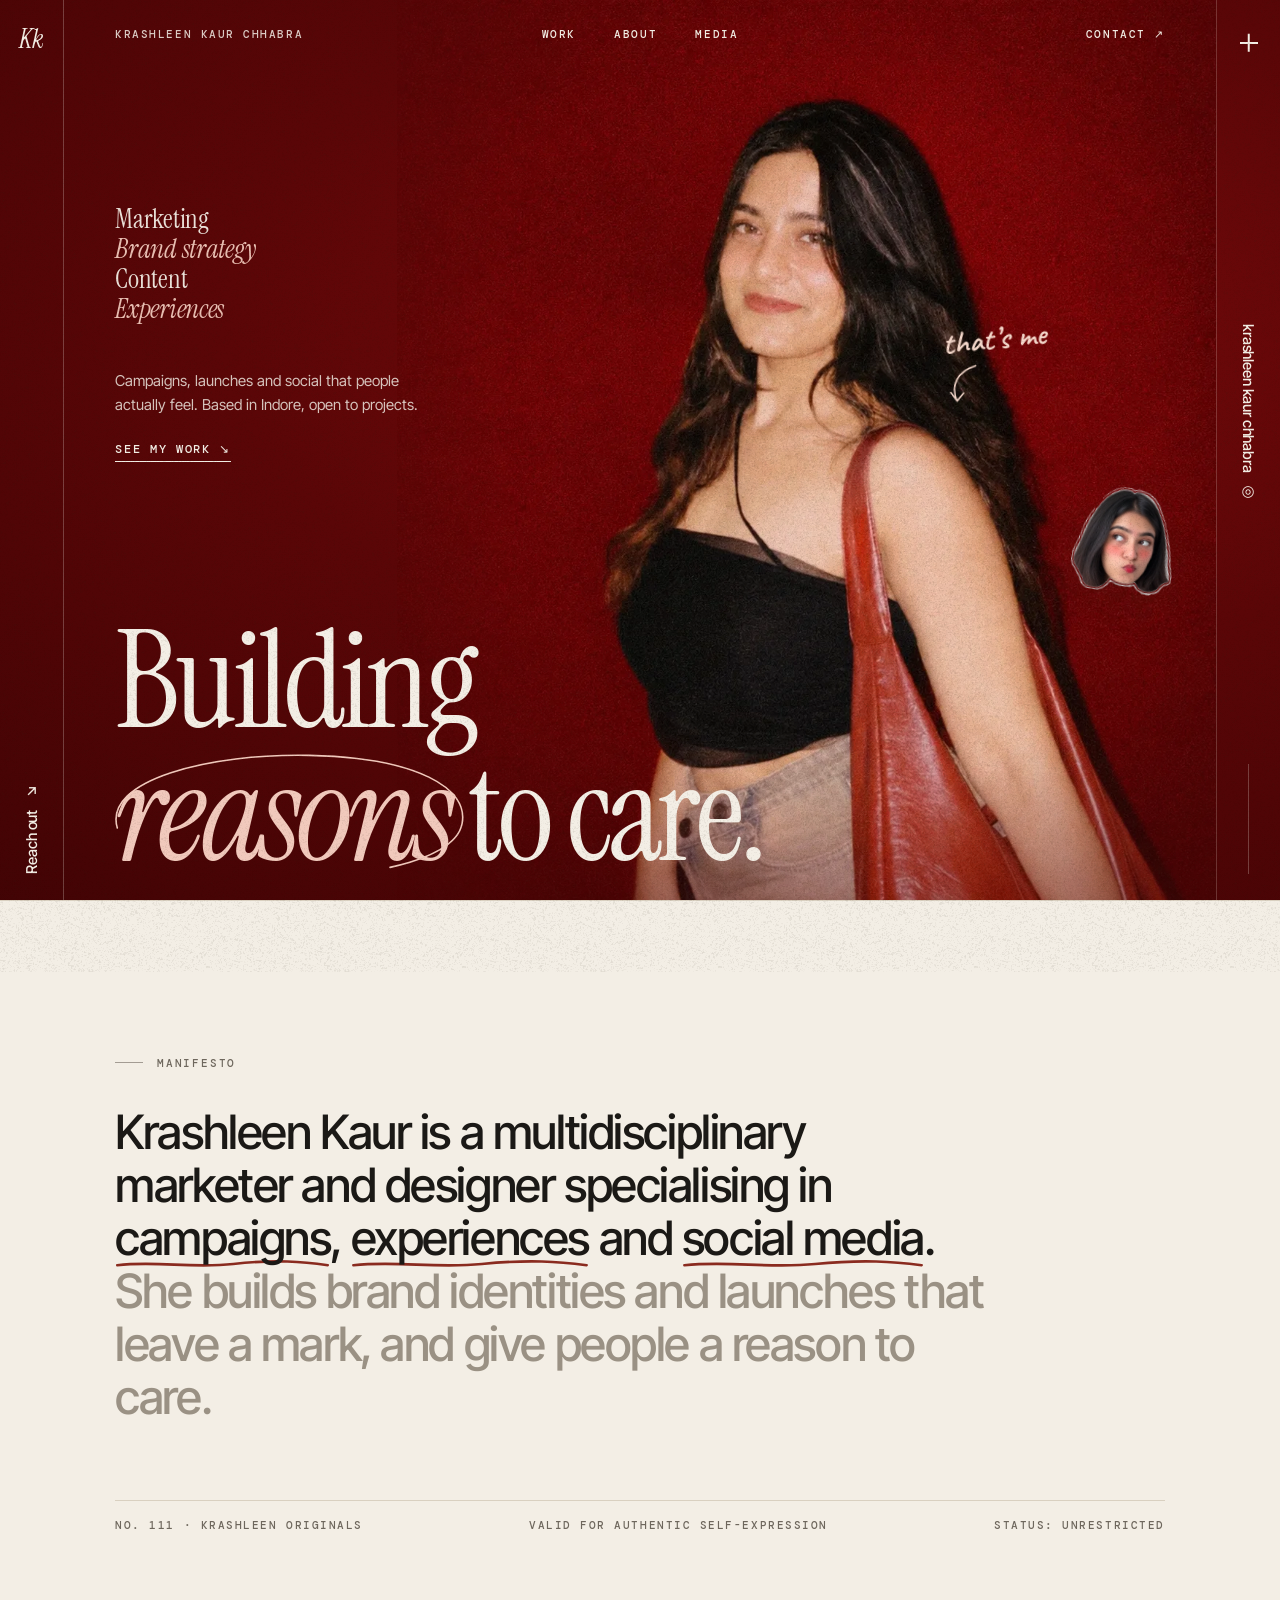
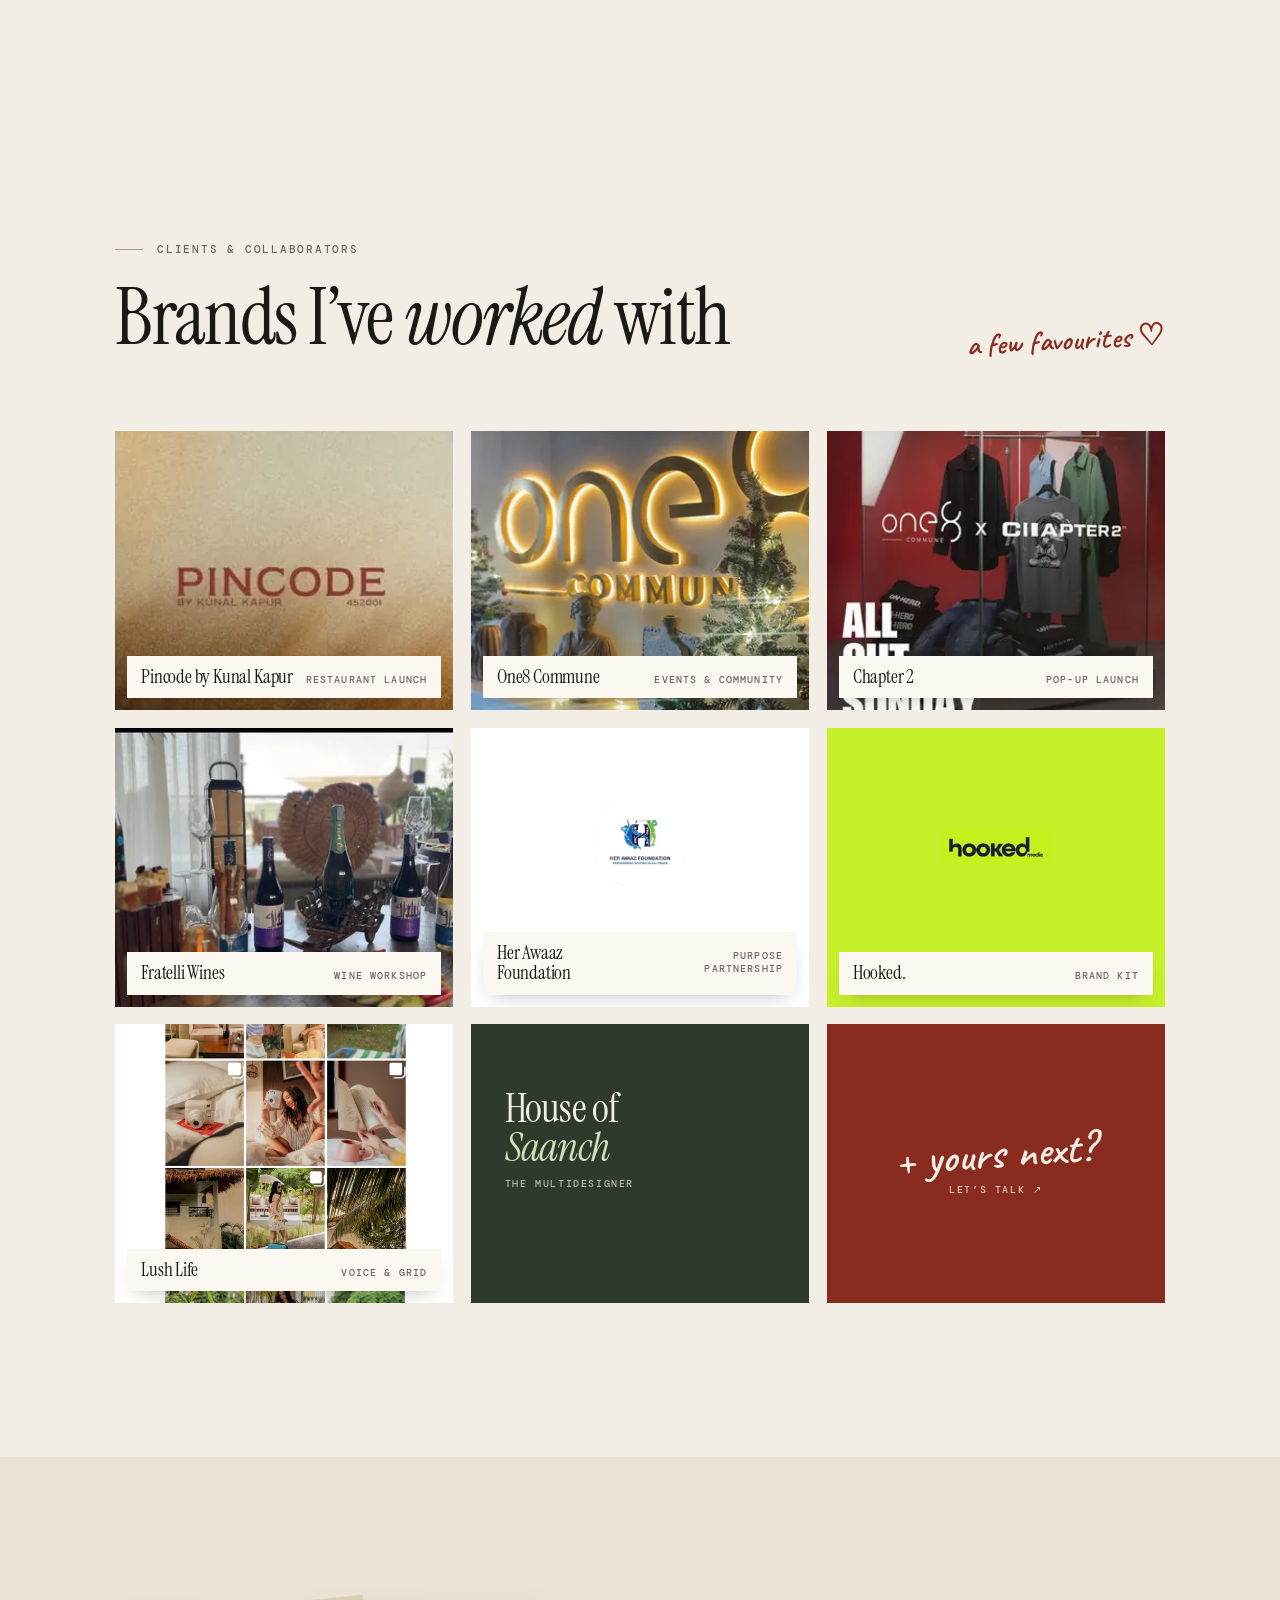
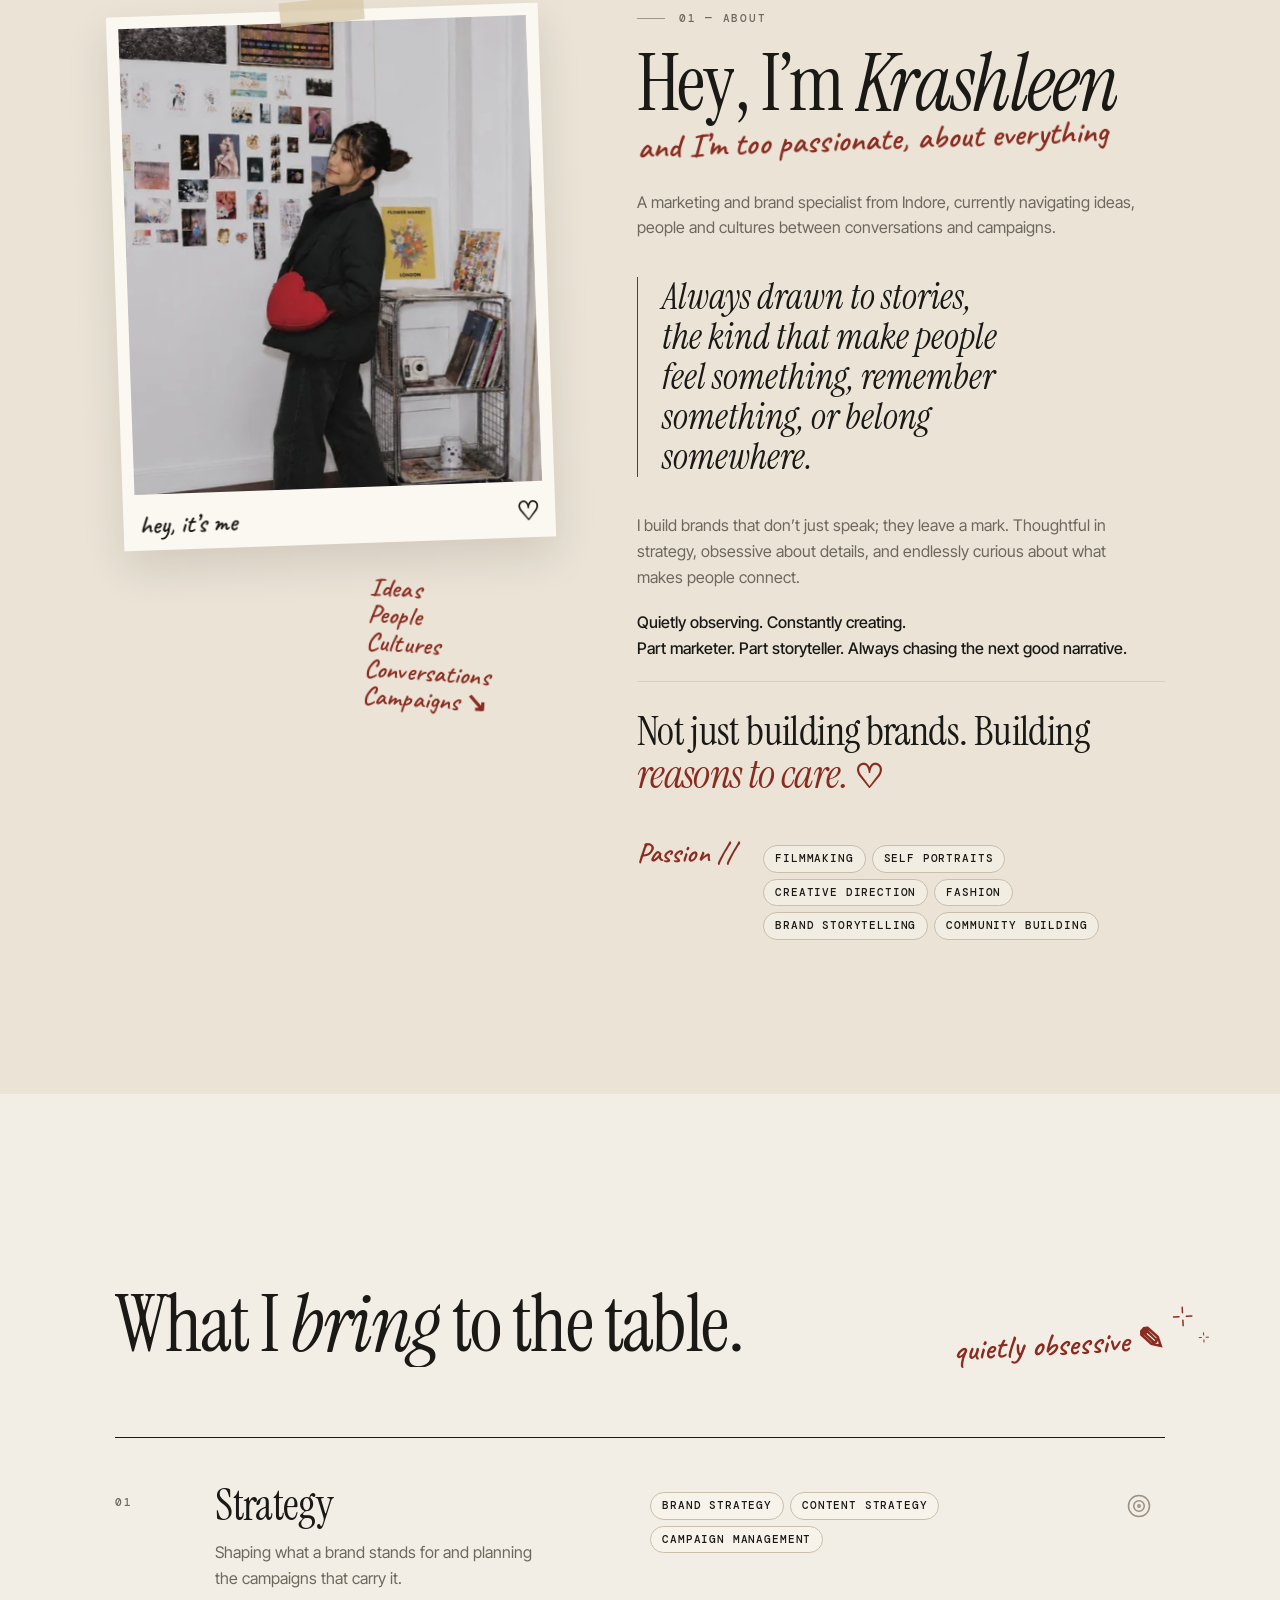
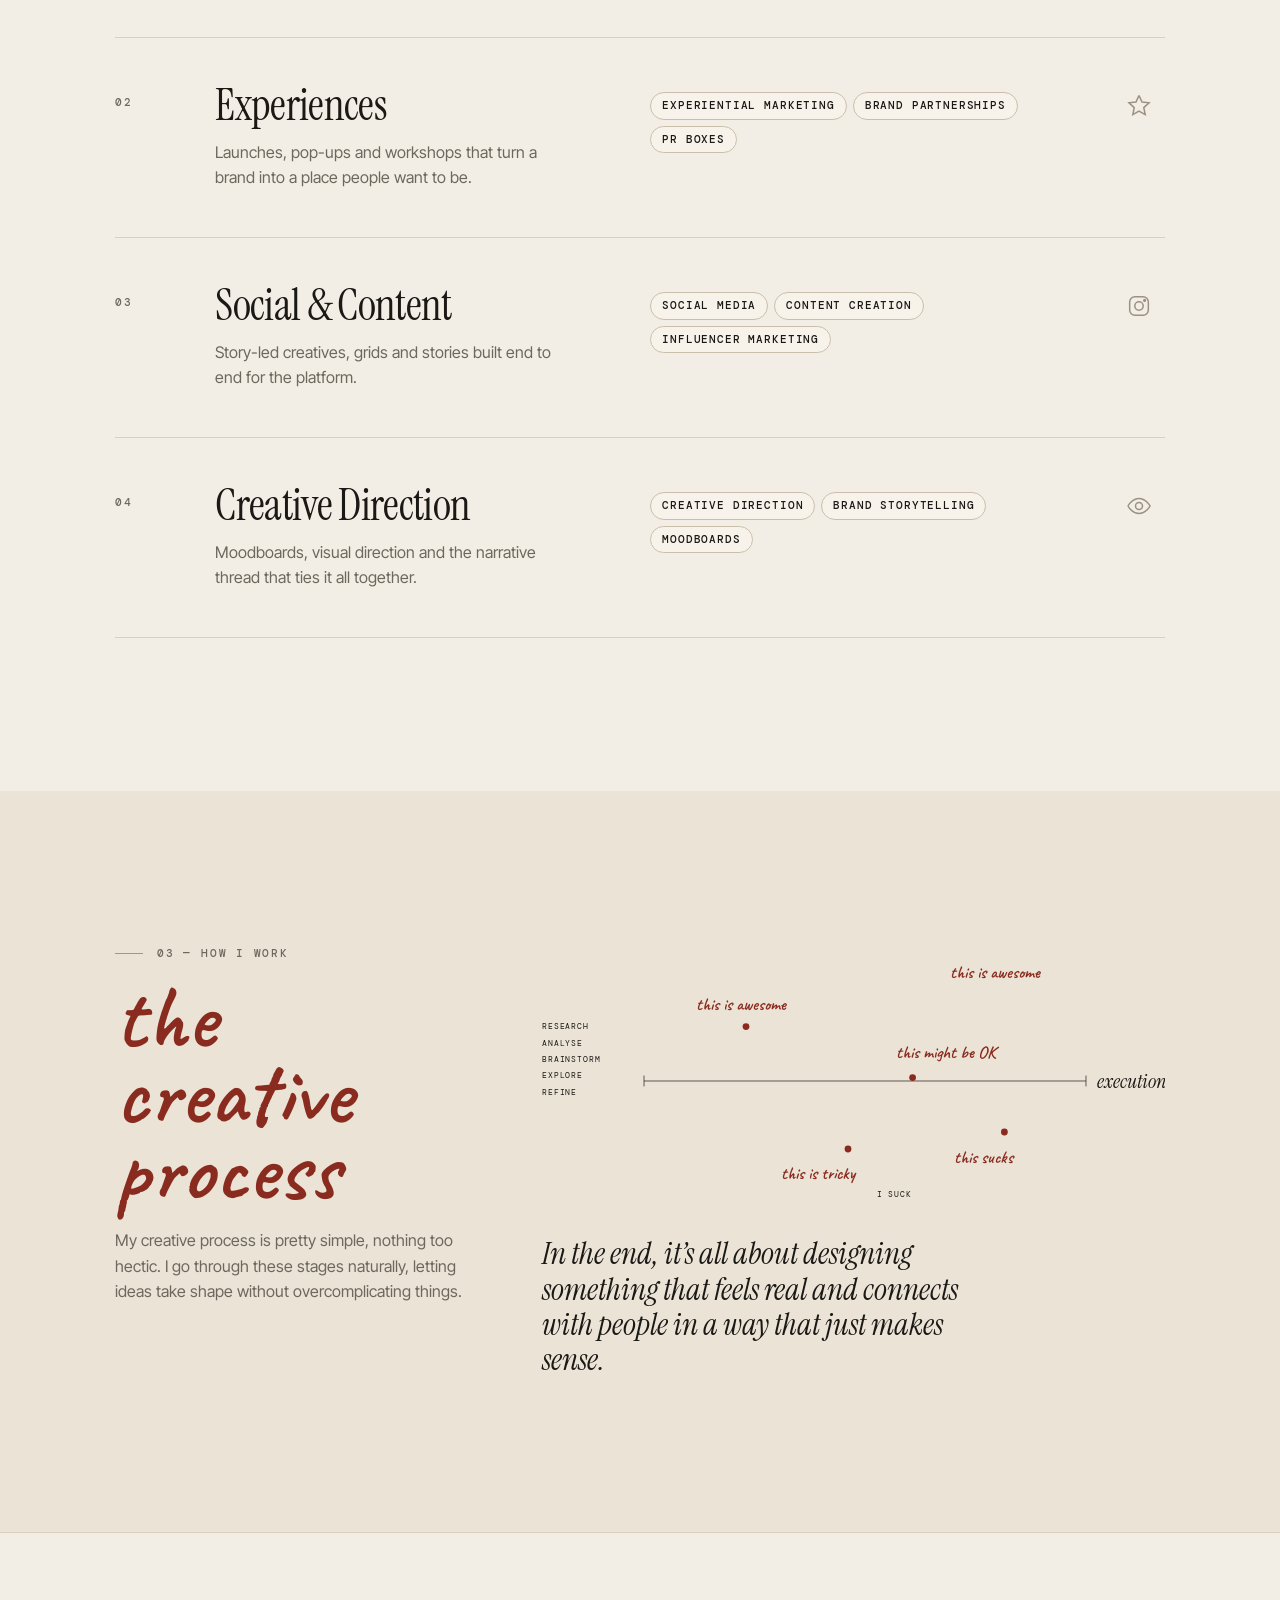
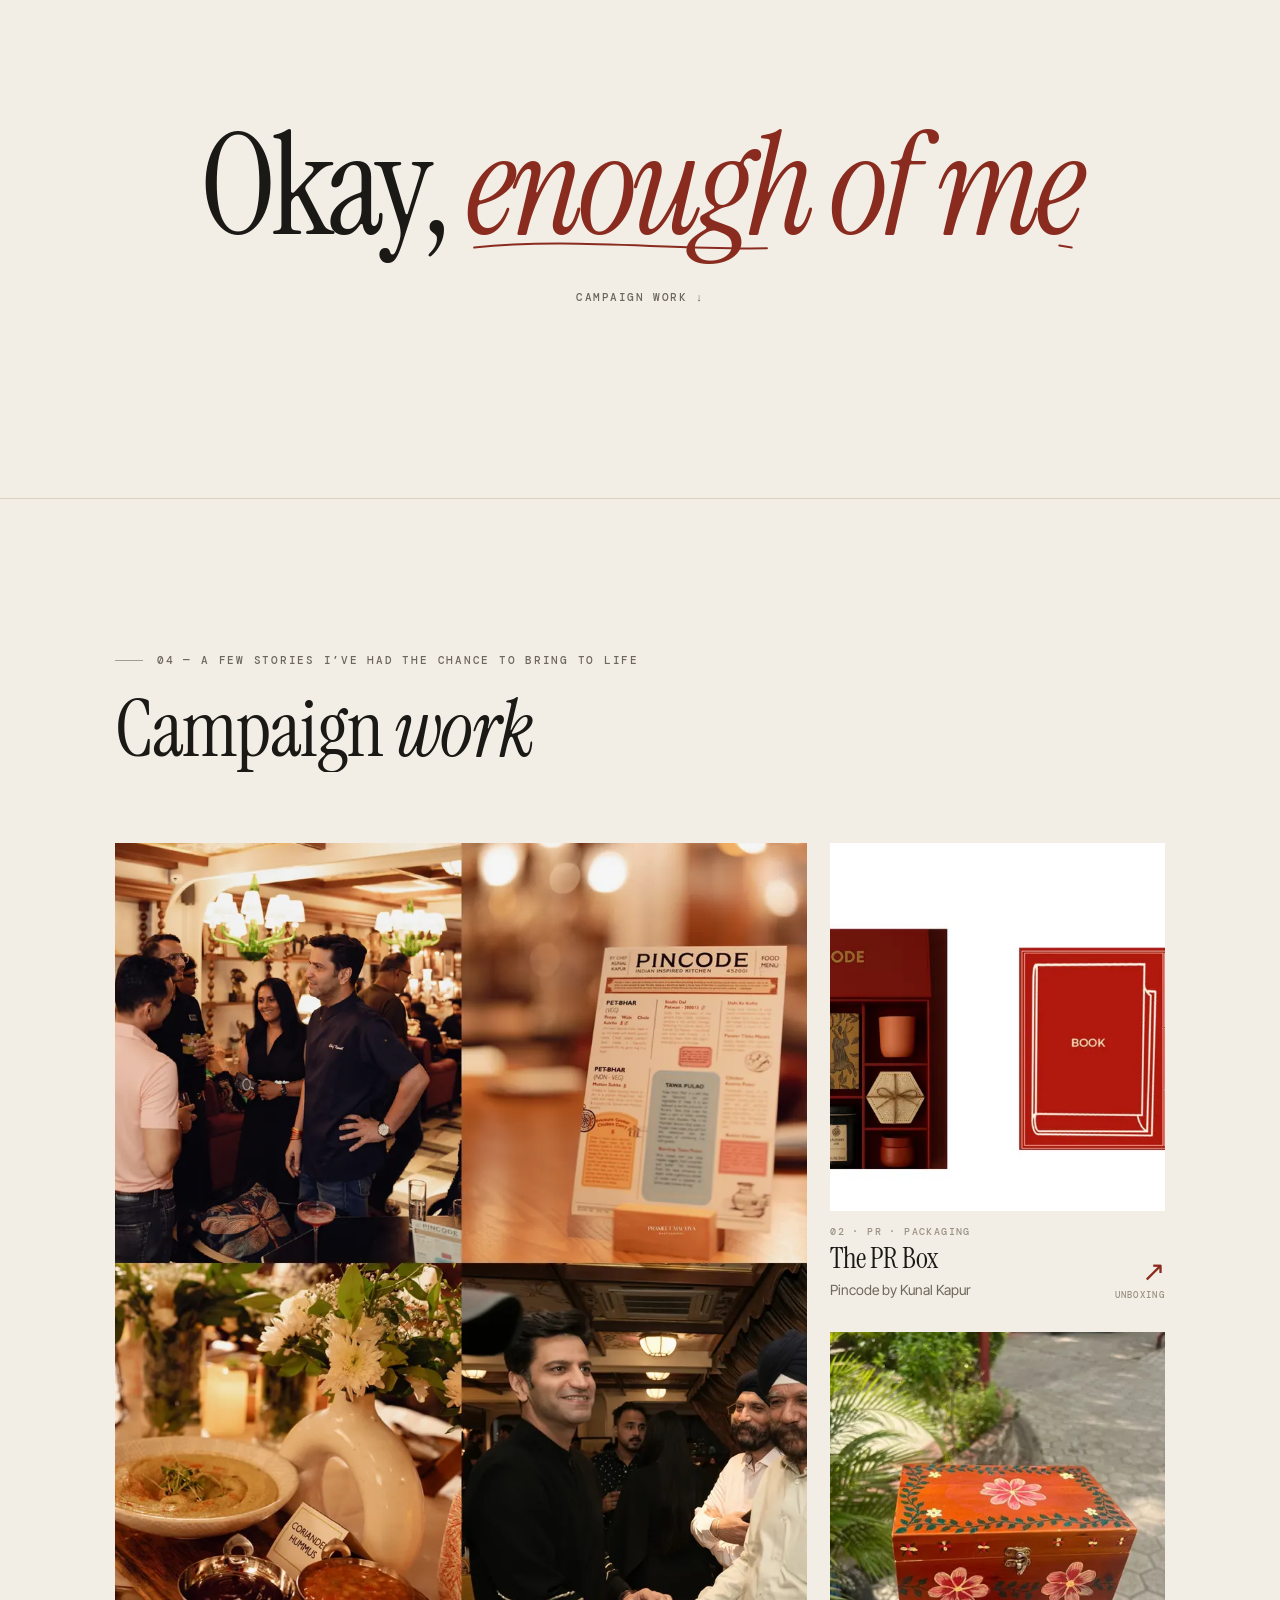
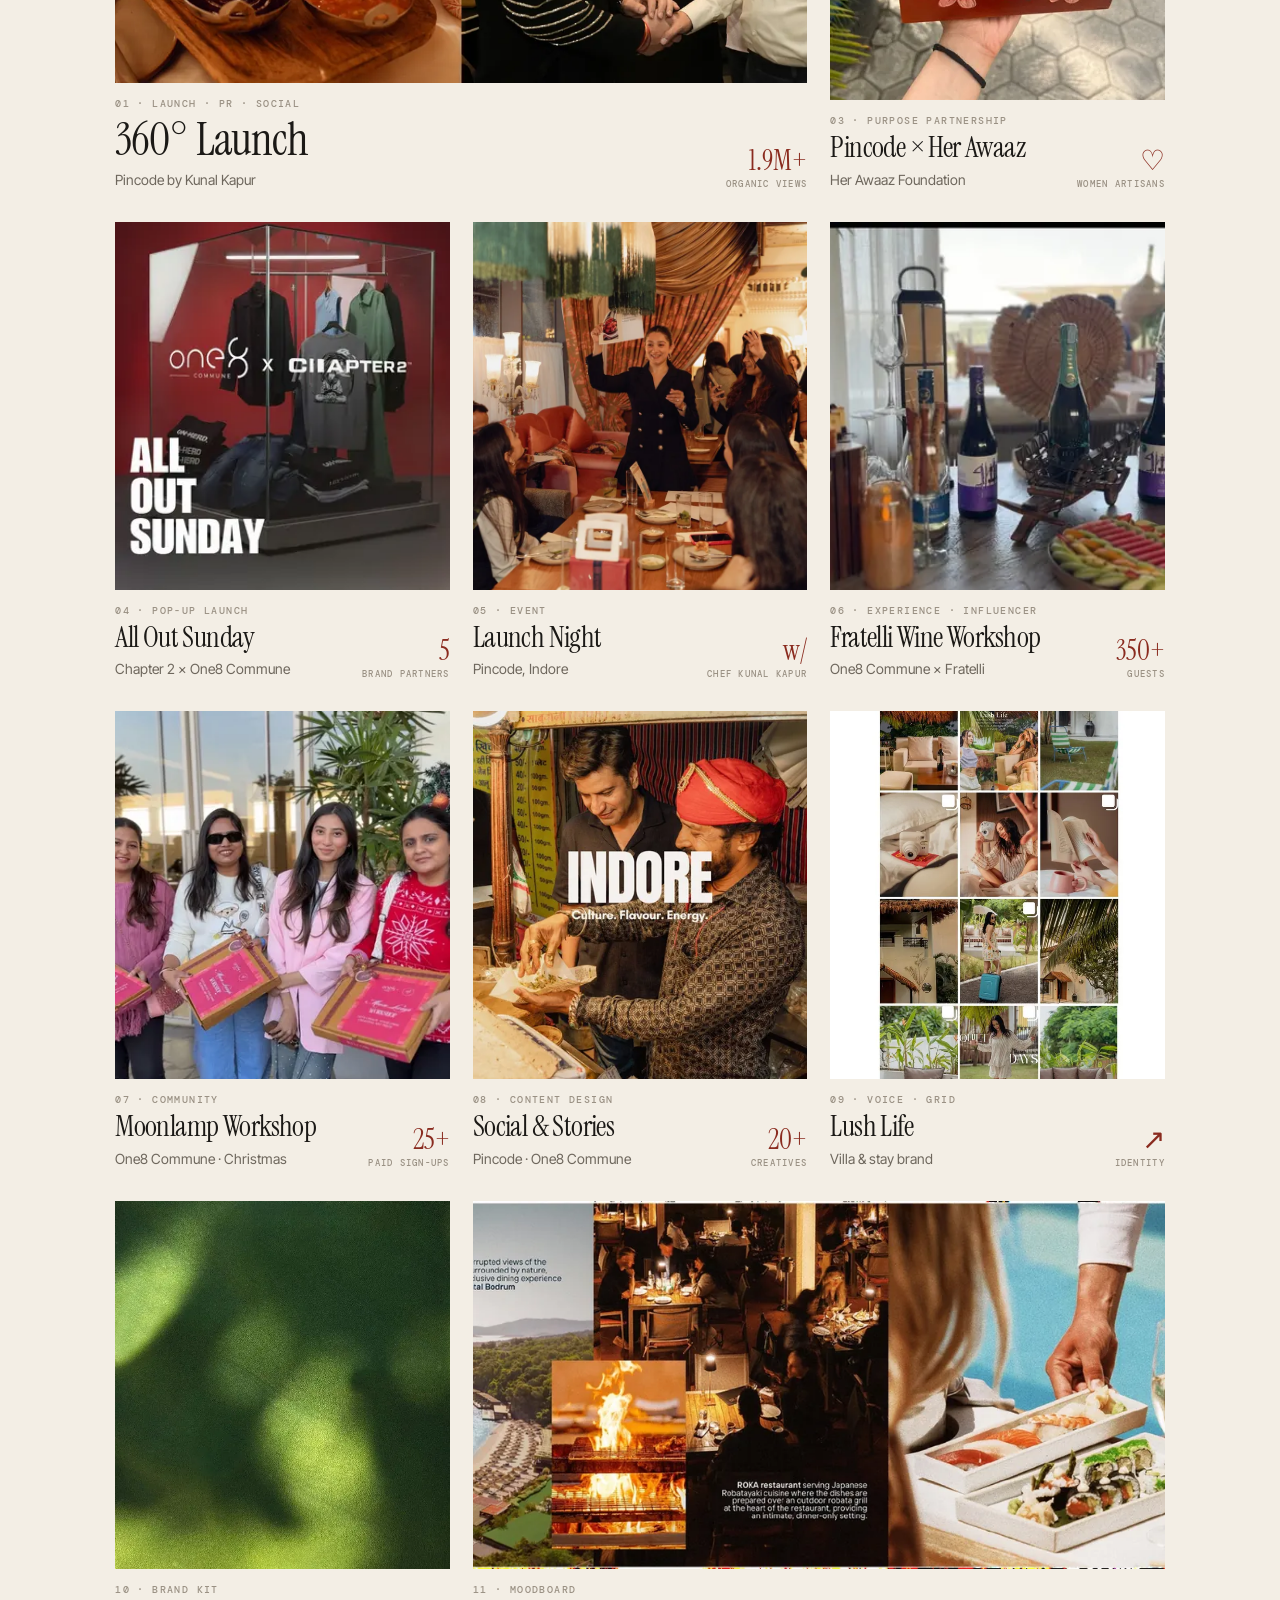
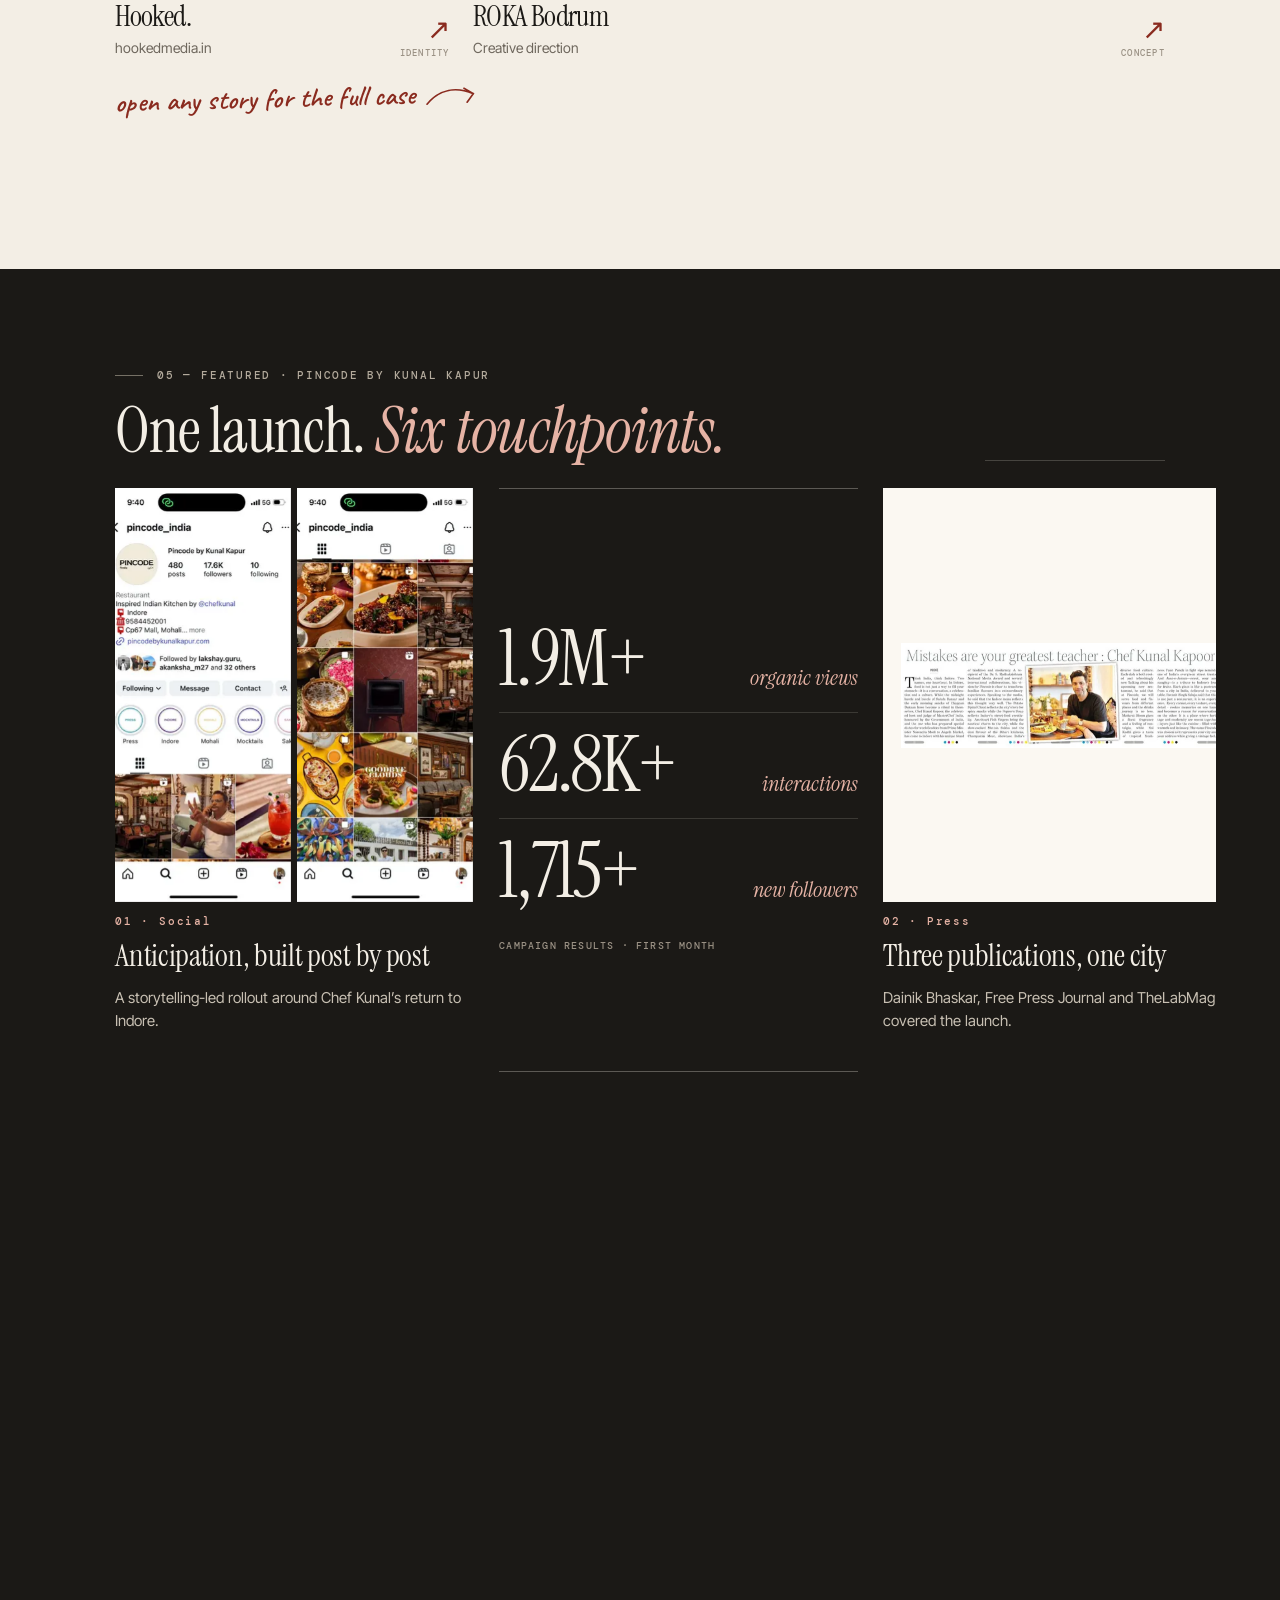
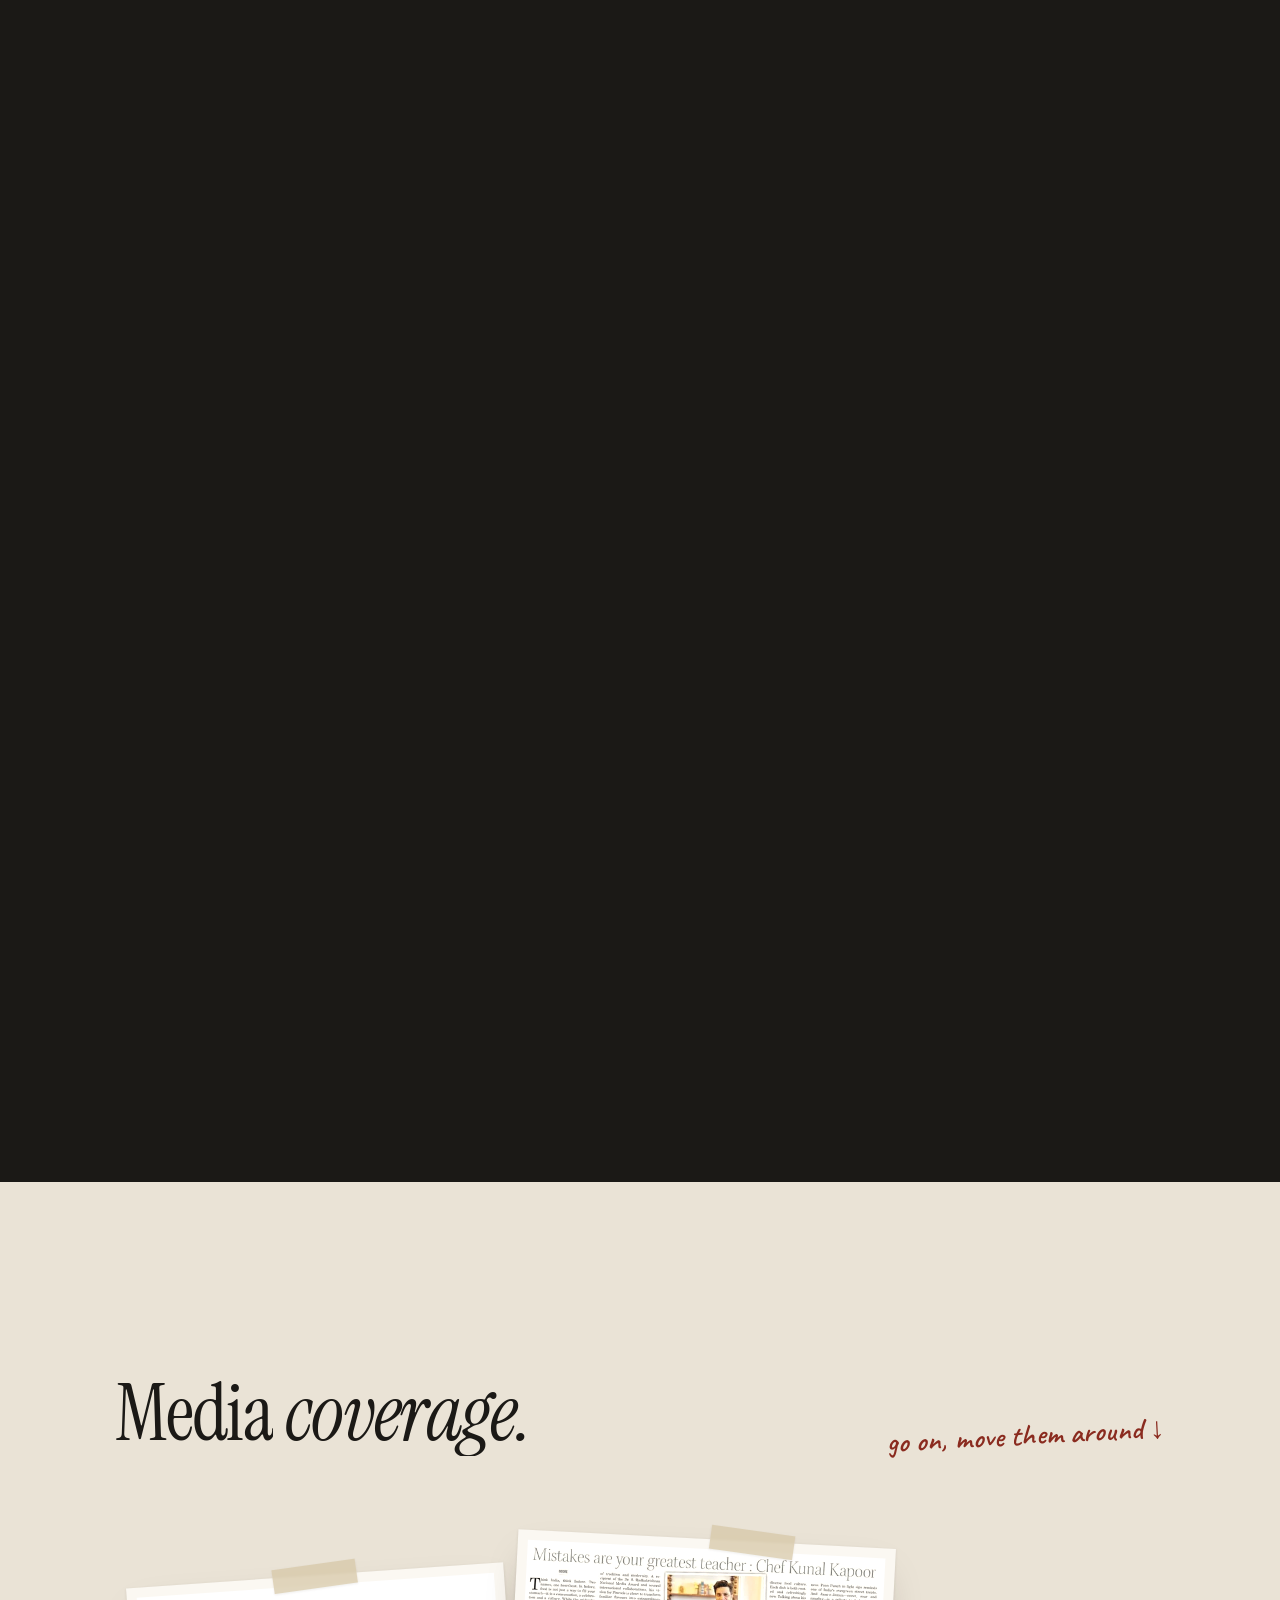
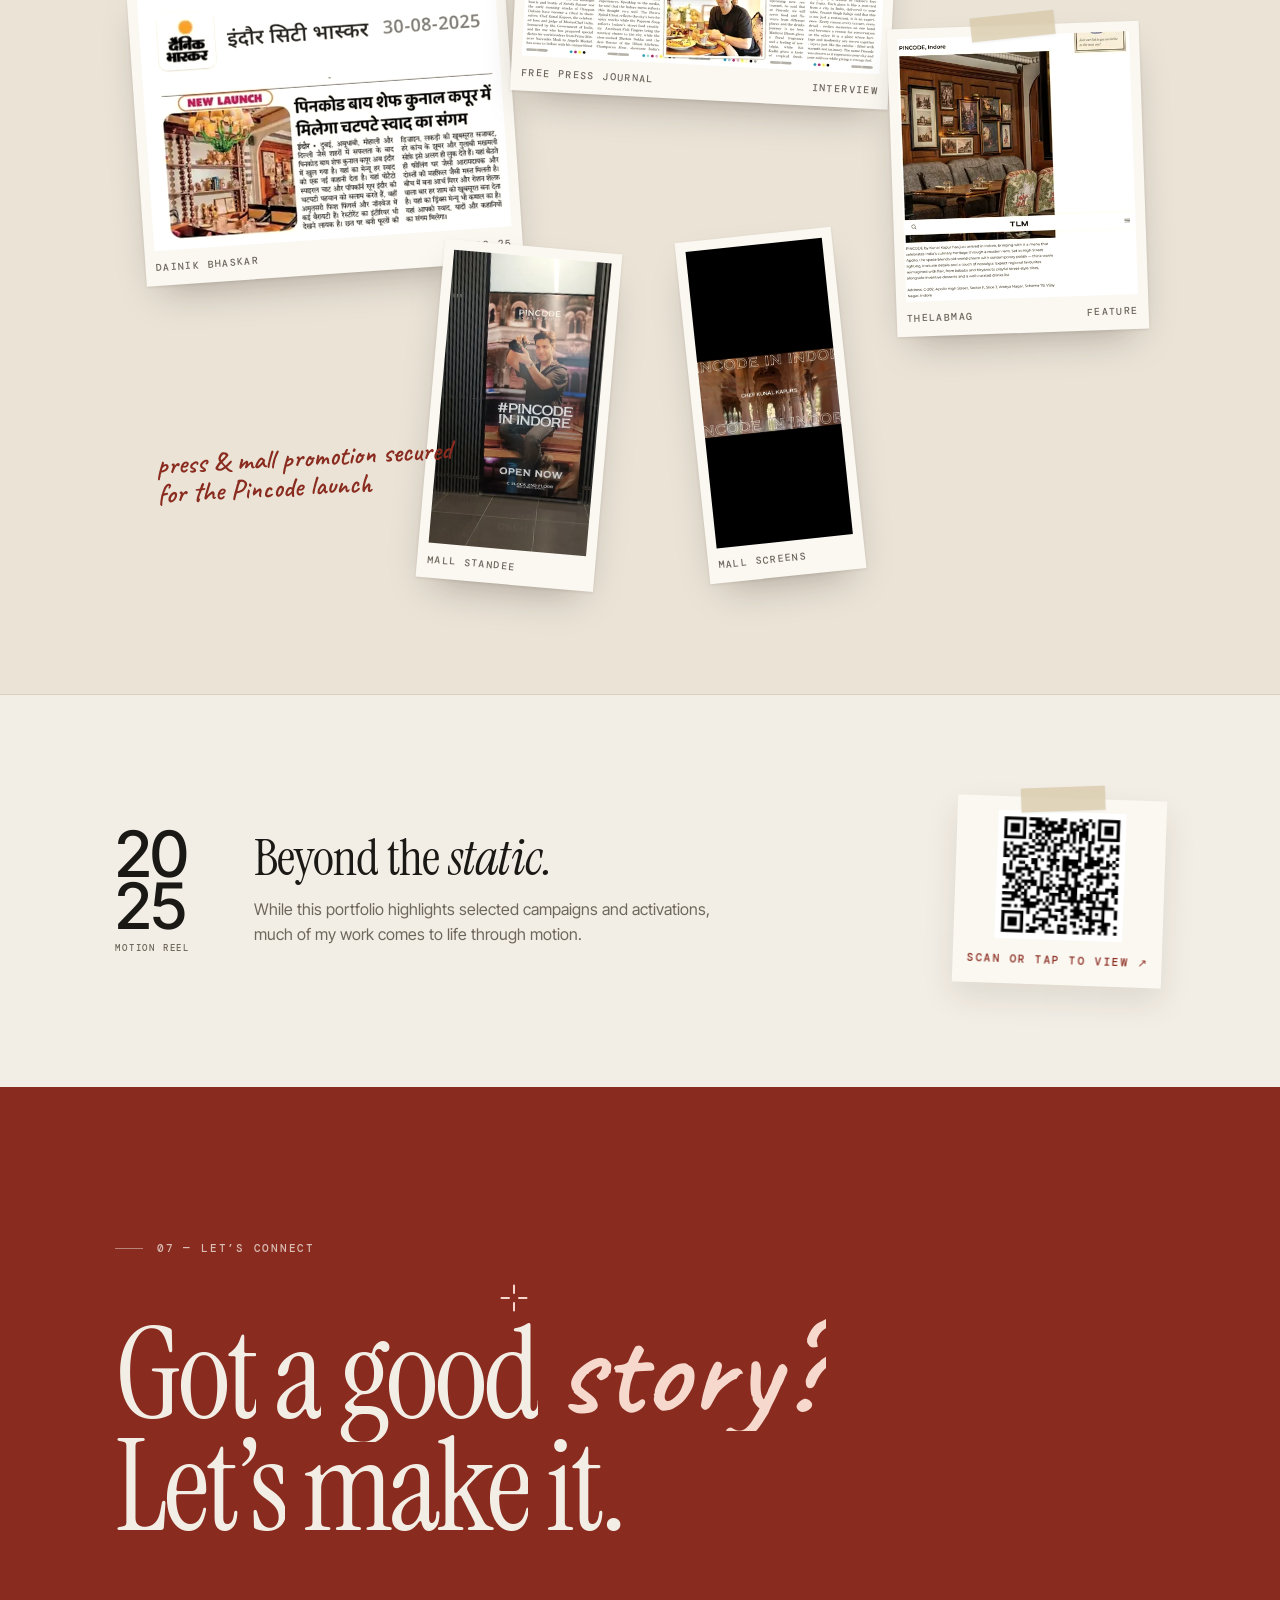
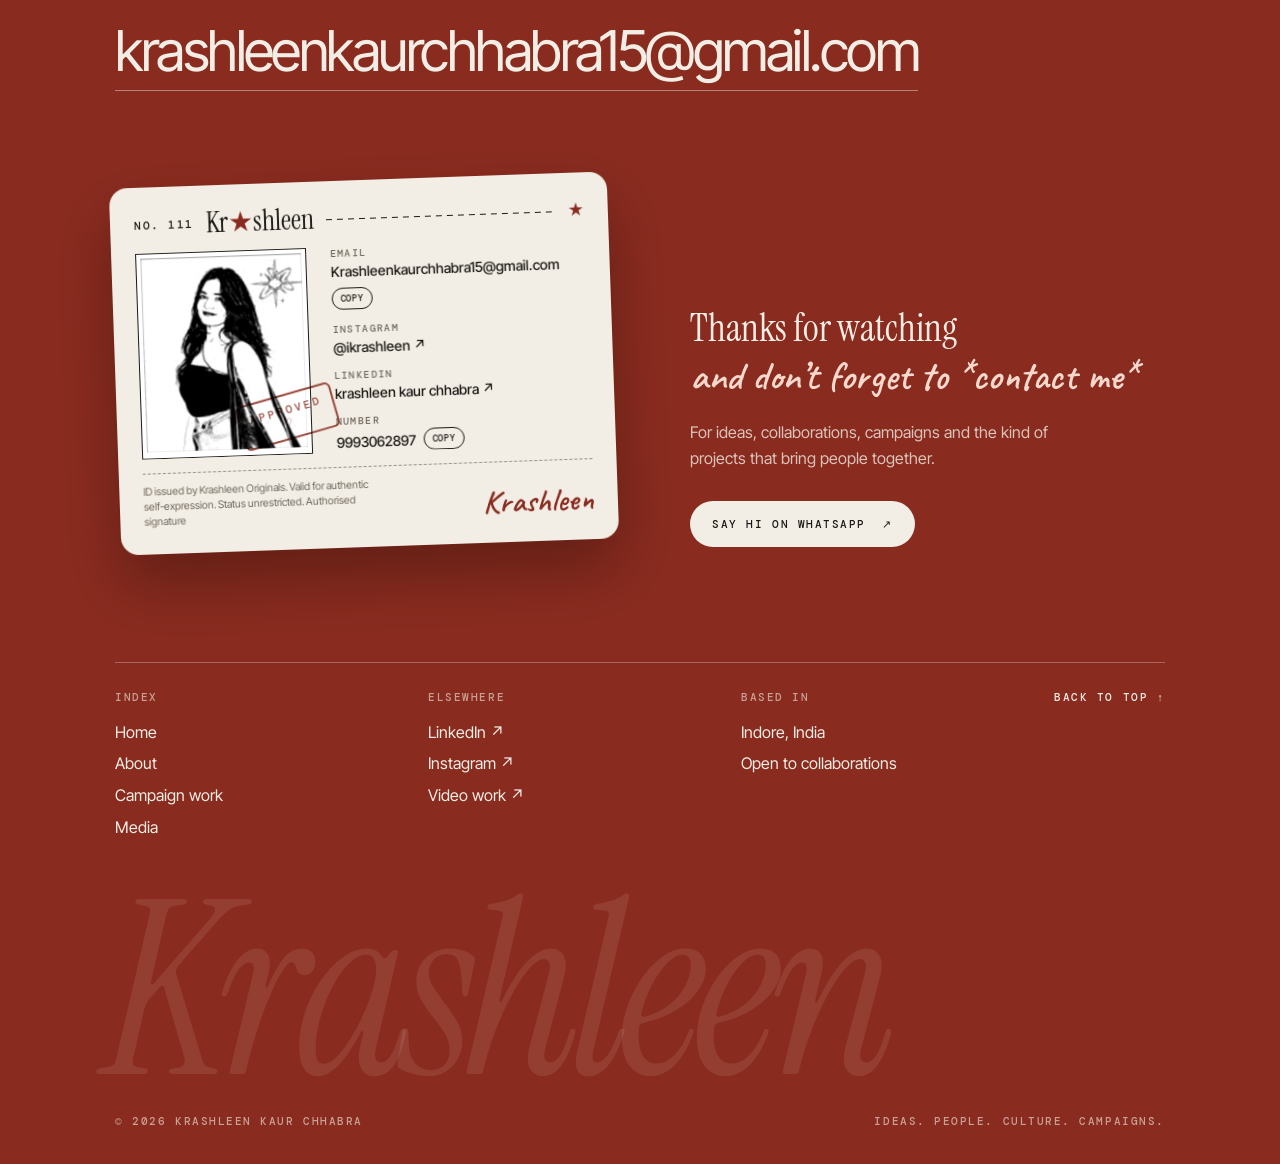
==== commit 23519216: "Correct about photo dimensions Co-Authored-By: Claude Opus 5.5 <noreply@anthropic.com> Claude-Sessio" ====
--- a/index.html
+++ b/index.html
@@ -112,7 +112,7 @@
  <div class="about">
   <div class="about-l rv">
    <figure class="about-photo tape gal" data-tilt style="position:relative">
-    <img decoding="async" width="506" height="900" class="reveal-img" src="img/hero.webp" alt="Krashleen holding a red heart cushion in front of her wall of pinned postcards" loading="lazy" style="aspect-ratio:440/503;object-fit:cover;object-position:50% 40%">
+    <img decoding="async" width="440" height="503" class="reveal-img" src="img/hero.webp" alt="Krashleen holding a red heart cushion in front of her wall of pinned postcards" loading="lazy" style="aspect-ratio:440/503;object-fit:cover;object-position:50% 40%">
     <figcaption><span>hey, it’s me</span><span>♡</span></figcaption>
    </figure>
    <span class="hand margin-list">Ideas<br>People<br>Cultures<br>Conversations<br>Campaigns ↘</span>
